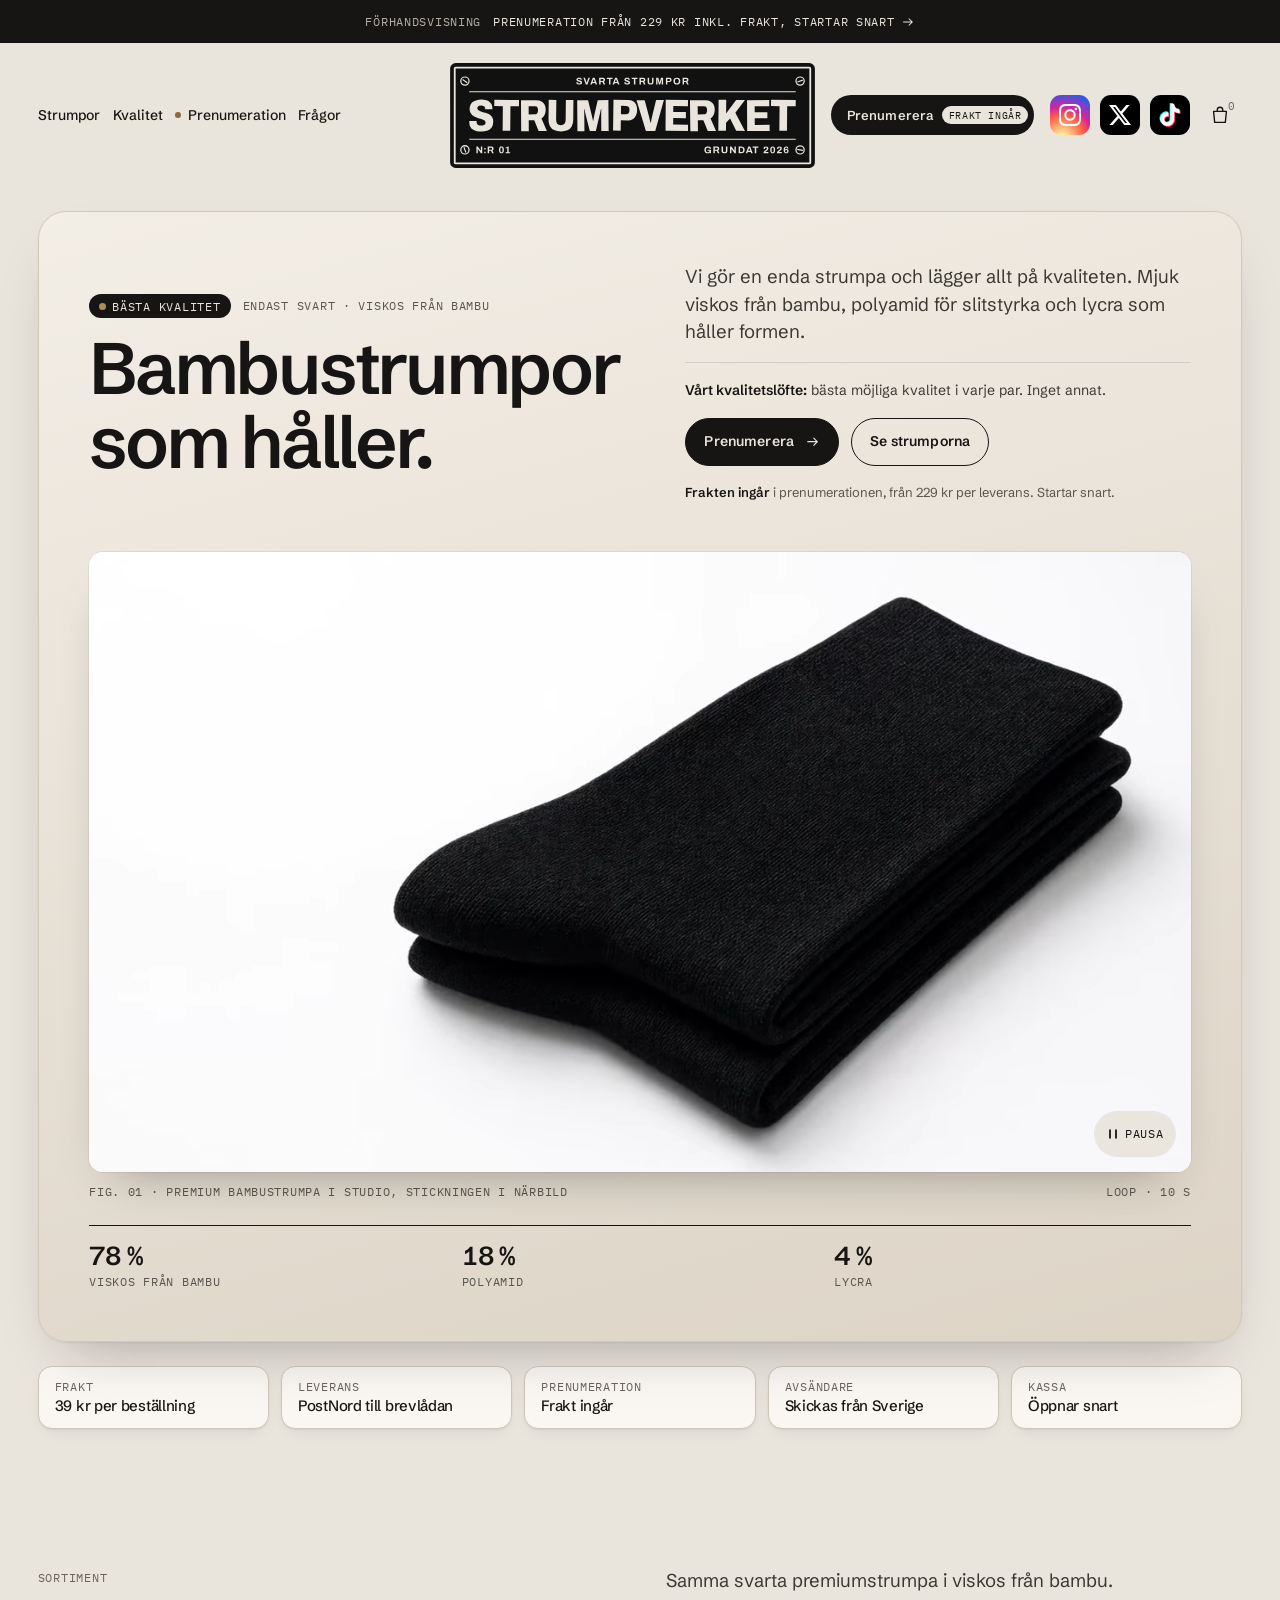
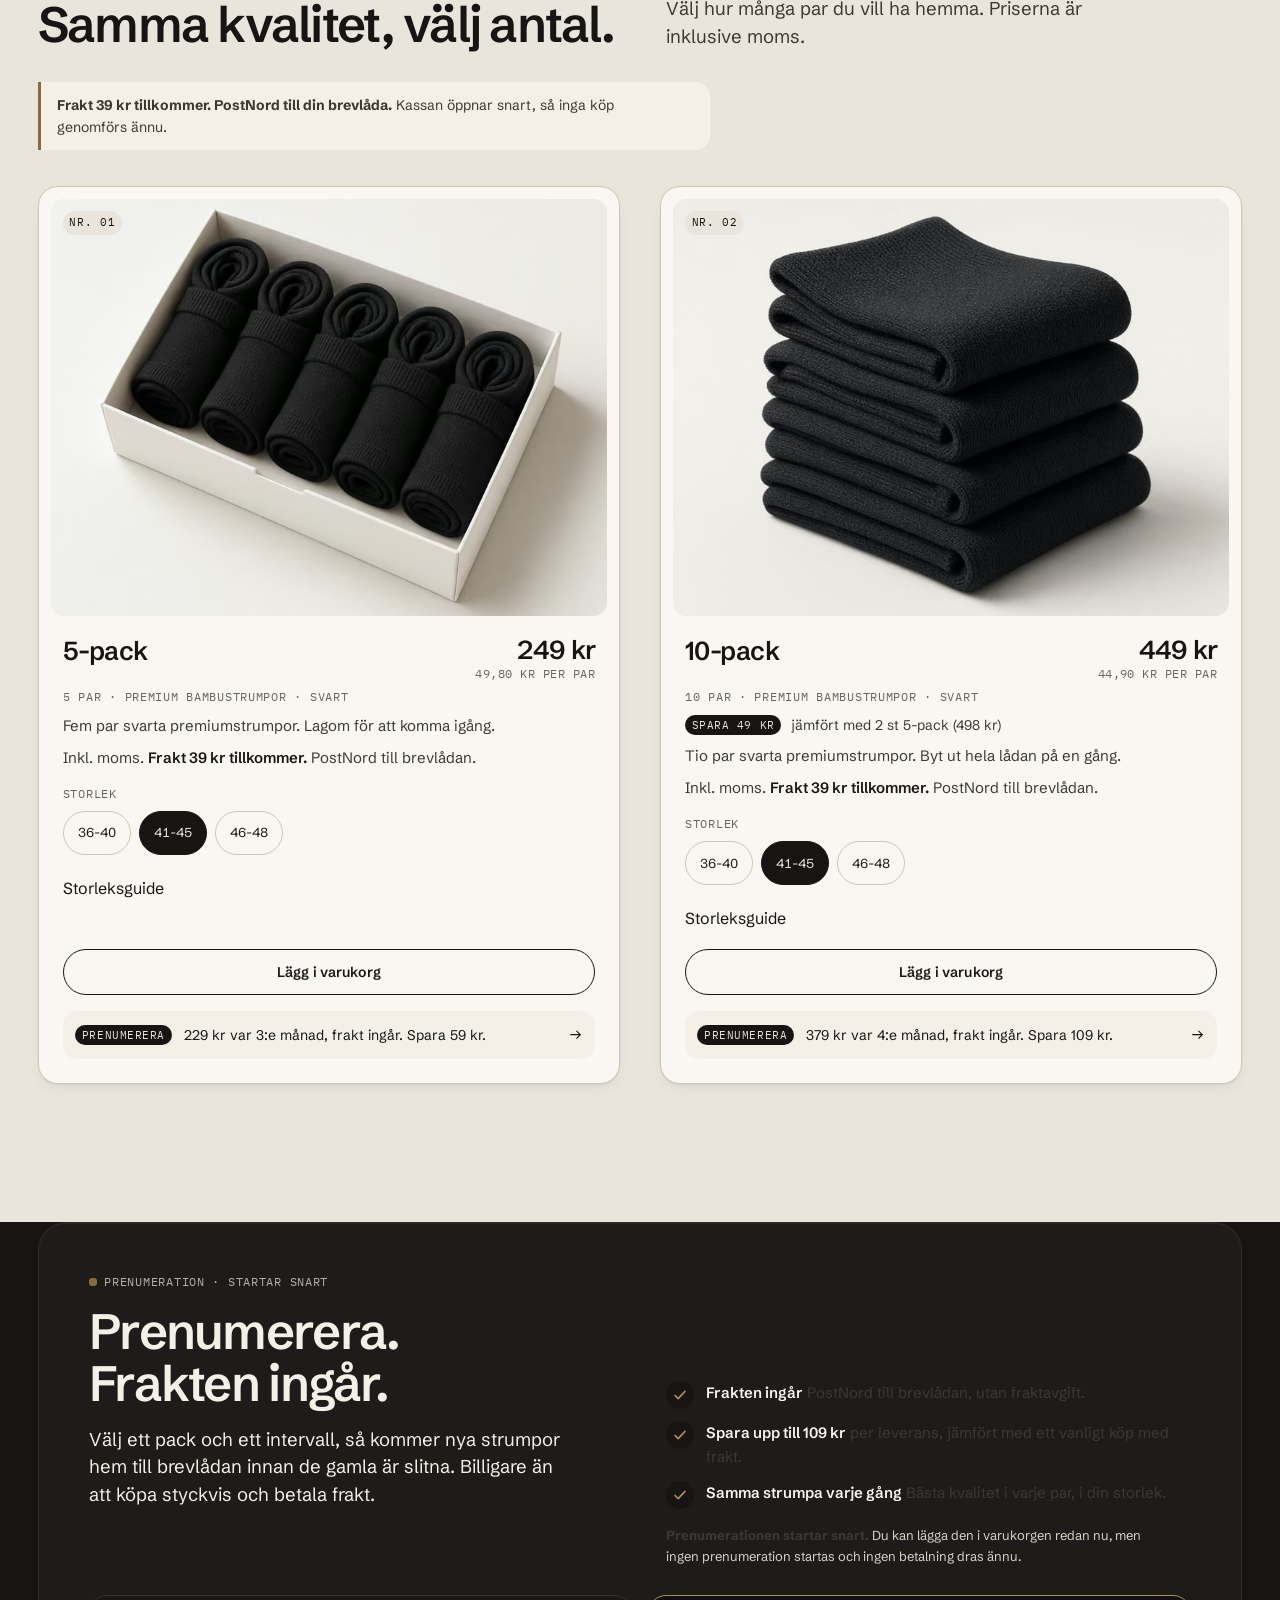
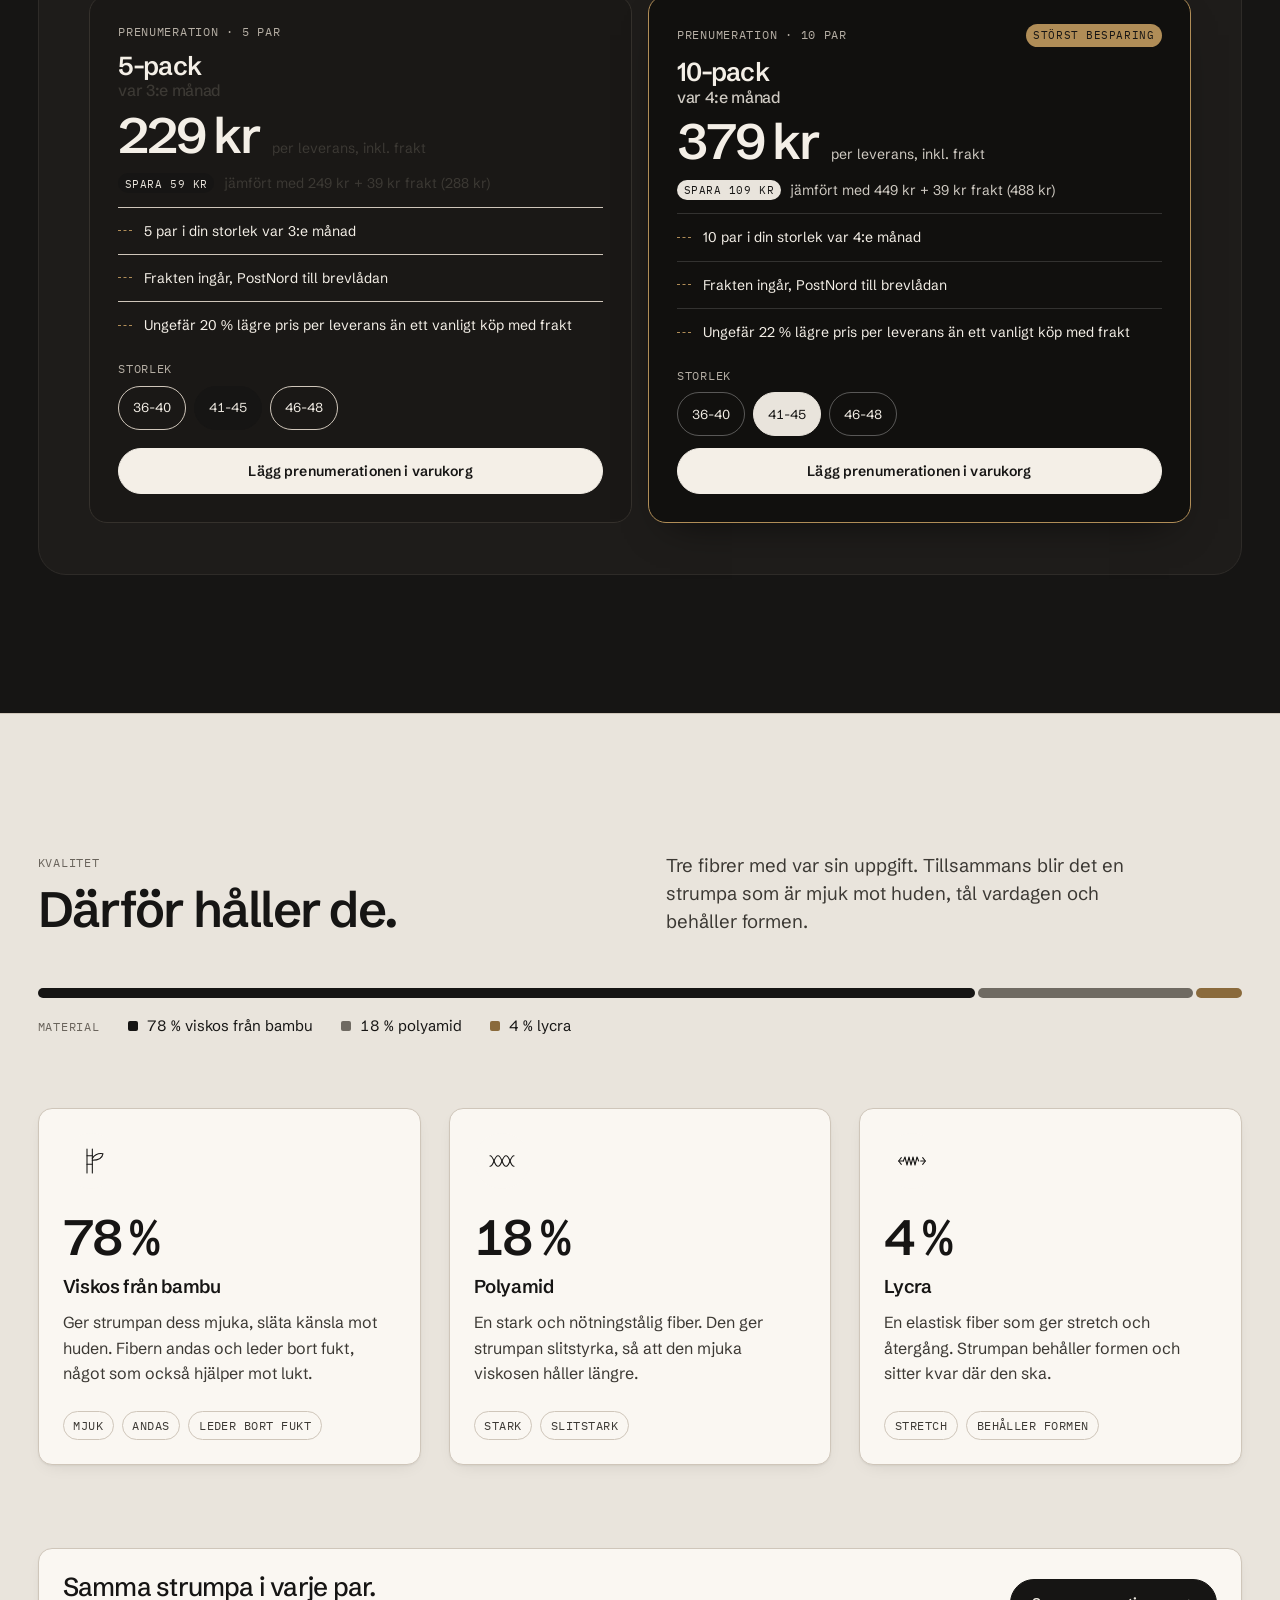
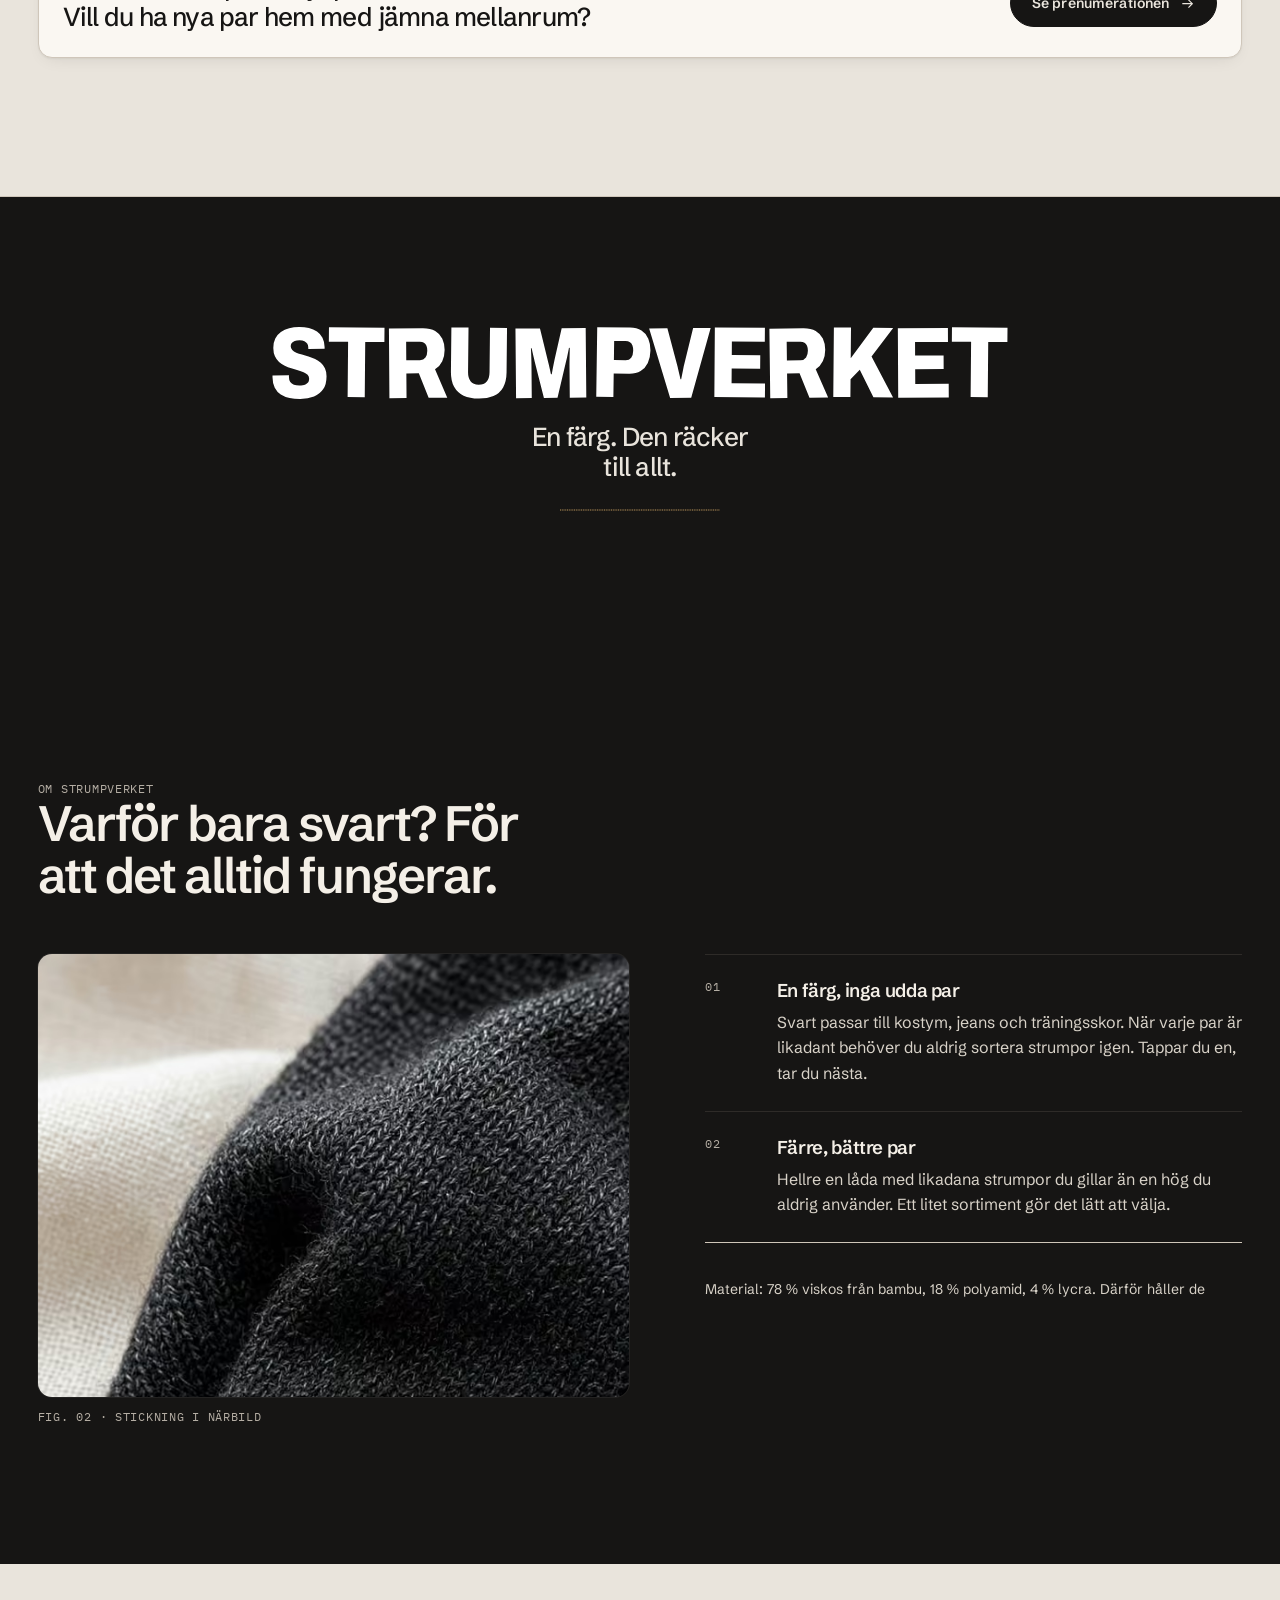
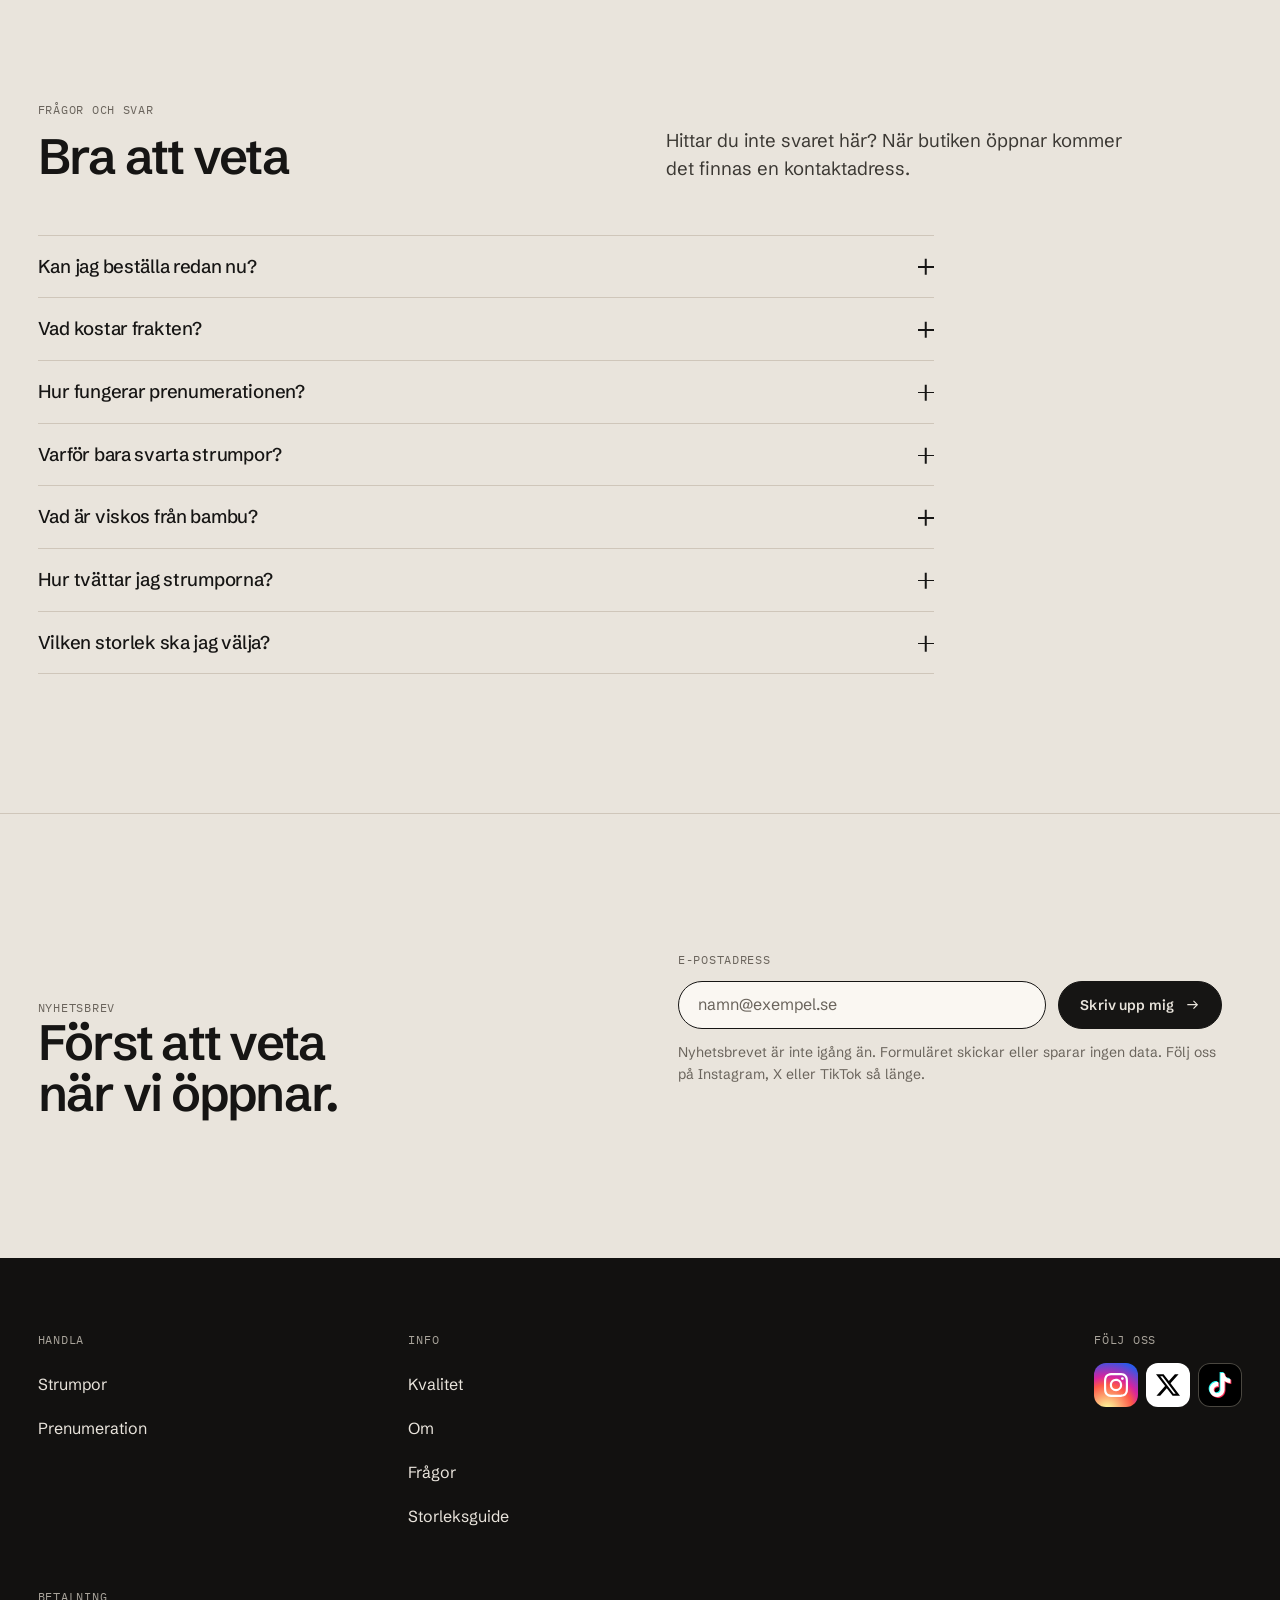
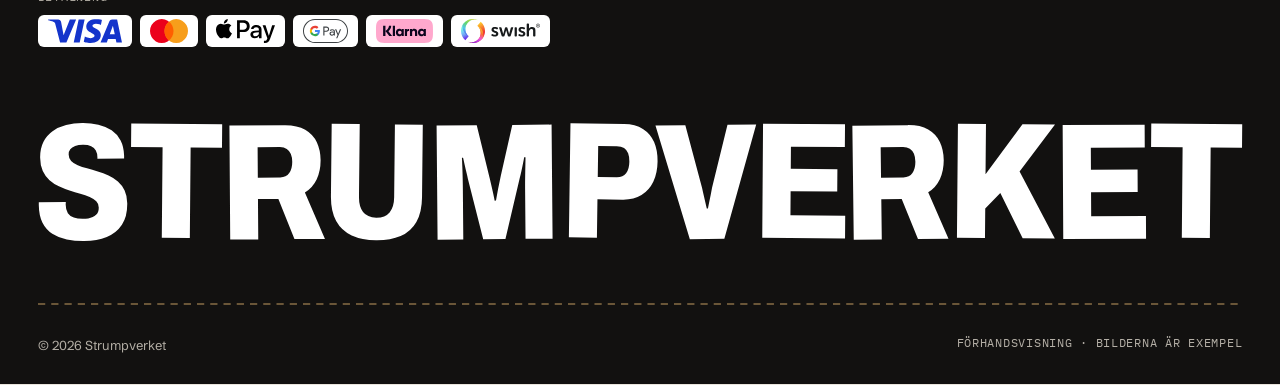
==== index.html @ 46642b48 "Design preview: sten (Varm sten)\n\nVarm sten: varm sandbakgrund med kolgrå sektioner och mässingsde" ====
<!doctype html>
<html lang="sv">
<head>
<meta charset="utf-8">
<meta name="viewport" content="width=device-width, initial-scale=1">
<title>Strumpverket · Svarta premium bambustrumpor i 5-pack och 10-pack</title>
<meta name="description" content="Svarta premium bambustrumpor i 5-pack för 249 kr och 10-pack för 449 kr. Frakt 39 kr med PostNord till brevlådan. Prenumeration från 229 kr inkl. frakt startar snart.">
<meta name="robots" content="noindex, nofollow">
<link rel="canonical" href="https://strumpverket.se/">
<!-- STRUMPVERKET favicons (brand/final/favicon/head-snippet.html), relative paths so they resolve at the site root (strumpverket.se) -->
<link rel="icon" href="favicon.ico" sizes="48x48">
<link rel="icon" href="favicon.svg" type="image/svg+xml">
<link rel="icon" href="favicon-32.png" type="image/png" sizes="32x32">
<link rel="icon" href="favicon-16.png" type="image/png" sizes="16x16">
<link rel="apple-touch-icon" href="apple-touch-icon.png" sizes="180x180">
<link rel="manifest" href="site.webmanifest">
<meta name="theme-color" content="#e9e4dc">
<meta property="og:type" content="website">
<meta property="og:locale" content="sv_SE">
<meta property="og:site_name" content="Strumpverket">
<meta property="og:title" content="Strumpverket · Svarta bambustrumpor i 5-pack och 10-pack">
<meta property="og:description" content="Svarta premium bambustrumpor i 5-pack för 249 kr och 10-pack för 449 kr. Frakt 39 kr med PostNord till brevlådan. Prenumeration från 229 kr inkl. frakt startar snart.">
<meta property="og:url" content="https://strumpverket.se/">
<meta property="og:image" content="https://strumpverket.se/assets/og.jpg?v=3">
<meta property="og:image:width" content="1200">
<meta property="og:image:height" content="630">
<meta property="og:image:alt" content="Strumpverkets logotyp, en svart skylt med texten STRUMPVERKET, bredvid rubriken Svarta strumpor. Inget annat.">
<meta name="twitter:card" content="summary_large_image">
<meta name="twitter:title" content="Strumpverket · Svarta bambustrumpor i 5-pack och 10-pack">
<meta name="twitter:description" content="Svarta premium bambustrumpor i 5-pack för 249 kr och 10-pack för 449 kr. Frakt 39 kr med PostNord till brevlådan. Prenumeration från 229 kr inkl. frakt startar snart.">
<meta name="twitter:image" content="https://strumpverket.se/assets/og.jpg?v=3">
<meta name="twitter:image:alt" content="Strumpverkets logotyp, en svart skylt med texten STRUMPVERKET, bredvid rubriken Svarta strumpor. Inget annat.">
<link rel="preload" href="assets/fonts/schibsted-grotesk-var.woff2" as="font" type="font/woff2" crossorigin>
<link rel="preload" as="image" type="image/avif" imagesrcset="assets/img/hero-640.avif 640w, assets/img/hero-1280.avif 1280w" imagesizes="(min-width: 86rem) 80rem, 90vw" fetchpriority="high">
<style> @font-face{font-family: "Schibsted Grotesk";src: url("assets/fonts/schibsted-grotesk-var.woff2") format("woff2");font-weight: 400 800;font-style: normal;font-display: swap}@font-face{font-family: "Plex Mono";src: url("assets/fonts/ibm-plex-mono-400.woff2") format("woff2");font-weight: 400;font-style: normal;font-display: swap}@font-face{font-family: "Grotesk Fallback";src: local("Arial"),local("Helvetica"),local("Liberation Sans");size-adjust: 101%;ascent-override: 96%;descent-override: 26%}:root{--paper: #fbfbfa;--paper-2: #f2f1ee;--paper-3: #e9e6e0;--white: #ffffff;--ink: #111111;--ink-2: #3f3c37;--muted: #625e57;--line: #d8d3cb;--bronze: #8c5e36;--bronze-dark: #b8845a;--thread: var(--bronze);--font-sans: "Schibsted Grotesk","Grotesk Fallback",system-ui,sans-serif;--font-mono: "Plex Mono",ui-monospace,"SFMono-Regular",Menlo,monospace;--step--1: 0.75rem;--step-0: 1rem;--step-1: clamp(1.0625rem,1rem + 0.2vw,1.1875rem);--step-2: clamp(1.375rem,1.15rem + 0.6vw,1.625rem);--step-3: clamp(2rem,1.3rem + 2.25vw,3.25rem);--step-4: clamp(2.5rem,1.1rem + 4.3vw,5.25rem);--s-1: 0.25rem;--s-2: 0.5rem;--s-3: 0.75rem;--s-4: 1rem;--s-5: 1.5rem;--s-6: 2rem;--s-7: 3rem;--s-8: 4rem;--s-9: 6rem;--section: clamp(4rem,2rem + 8.3vw,8.75rem);--gutter: clamp(1.25rem,0.6rem + 2.2vw,2.5rem);--max: 86rem;--radius: 14px;--radius-lg: clamp(18px,1rem + 1vw,28px);--shadow-1: 0 1px 2px rgb(17 17 17 / 0.04),0 4px 14px -6px rgb(17 17 17 / 0.08);--shadow-2: 0 2px 4px rgb(17 17 17 / 0.04),0 18px 40px -18px rgb(17 17 17 / 0.22);--ease-out: cubic-bezier(0.22,1,0.36,1);--ease-in-out: cubic-bezier(0.65,0,0.35,1);--header-h: 4rem;--masthead-h: 9rem;color-scheme: light}@media (min-width: 64rem){:root{--s-6: 1.75rem;--s-7: 2.5rem;--s-8: 3.25rem;--s-9: 4.75rem}}*,*::before,*::after{box-sizing: border-box}html{-webkit-text-size-adjust: 100%;text-size-adjust: 100%;scroll-padding-top: calc(var(--header-h) + 1rem)}@media (prefers-reduced-motion: no-preference){html{scroll-behavior: smooth}}body{margin: 0;background: var(--paper);color: var(--ink);font-family: var(--font-sans);font-size: var(--step-0);line-height: 1.6;font-weight: 400;-webkit-font-smoothing: antialiased;font-kerning: normal}img,video,svg{display: block;max-width: 100%}[hidden]{display: none !important}img,video{height: auto}button,input{font: inherit;color: inherit}a{color: inherit}h1,h2,h3{margin: 0;font-weight: 600;line-height: 1.04;letter-spacing: -0.035em;text-wrap: balance}p{margin: 0;text-wrap: pretty}ul,ol{margin: 0;padding: 0;list-style: none}:focus-visible{outline: 2px solid var(--ink);outline-offset: 3px;border-radius: 2px}.skip-link{position: absolute;left: var(--gutter);top: -100px;z-index: 100;background: var(--ink);color: var(--paper);padding: var(--s-3) var(--s-4);text-decoration: none}.skip-link:focus{top: var(--s-3)}.visually-hidden{position: absolute !important;width: 1px;height: 1px;overflow: hidden;clip-path: inset(50%);white-space: nowrap}.wrap{width: 100%;max-width: var(--max);margin-inline: auto;padding-inline: var(--gutter)}.label{font-family: var(--font-mono);font-size: var(--step--1);letter-spacing: 0.06em;text-transform: uppercase;color: var(--muted);line-height: 1.4}.site-header{position: sticky;top: 0;z-index: 20;background: color-mix(in srgb,var(--paper) 88%,transparent);backdrop-filter: saturate(1.2) blur(10px);-webkit-backdrop-filter: saturate(1.2) blur(10px);border-bottom: 1px solid transparent;transition: border-color 0.3s}.site-header.is-scrolled{border-bottom-color: var(--line)}.site-header>.wrap{height: var(--header-h);display: grid;grid-template-columns: 1fr auto 1fr;align-items: center;gap: var(--s-4)}.nav{display: none}.nav ul{display: flex;flex-wrap: wrap;gap: clamp(0.65rem,-0.8rem + 2vw,var(--s-6))}.nav a{text-decoration: none;font-size: 0.9375rem;white-space: nowrap}@media (min-width: 52rem) and (max-width: 71.99rem){.nav a{font-size: 0.875rem}.nav ul{gap: 0.7rem}}@media (min-width: 52rem) and (max-width: 59.99rem){.nav ul{gap: 0.5rem}.nav a{font-size: 0.8125rem}}.header-left{display: flex;align-items: center}.header-right{display: flex;justify-content: flex-end;align-items: center;gap: var(--s-2)}@media (min-width: 52rem){.nav{display: block}.icon-btn.menu-toggle{display: none}}.u-link{position: relative;text-decoration: none;padding-bottom: 2px}.u-link::after{content: "";position: absolute;left: 0;right: 0;bottom: 0;height: 1px;background: currentColor;transform: scaleX(0);transform-origin: right center;transition: transform 0.45s var(--ease-out)}.u-link:hover::after,.u-link:focus-visible::after{transform: scaleX(1);transform-origin: left center}.u-link.hit{display: inline-flex;align-items: center;min-height: 44px;padding-bottom: 0}.u-link.hit::after{bottom: auto;top: calc(50% + 0.62em)}.u-link.hit-slop::before{content: "";position: absolute;left: -0.2em;right: -0.2em;top: 50%;height: 44px;transform: translateY(-50%)}.wordmark{display: block;position: relative;text-decoration: none;color: var(--ink);padding: 8px;margin: -8px}.wordmark img{display: block;max-width: none;height: auto}.wordmark .wordmark__plate{display: none;width: clamp(330px,250px + 9vw,380px)}.wordmark__plain{width: 196px}@media (min-width: 40rem){.wordmark__plain{width: 224px}}@media (min-width: 64rem){.site-header{top: calc(var(--header-h) - var(--masthead-h))}.site-header>.wrap{position: relative;height: var(--masthead-h)}.wordmark{position: static}.wordmark .wordmark__plate{display: block;transition: opacity 0.35s var(--ease-out)}.wordmark__plain{position: absolute;inset-inline: 0;bottom: calc((var(--header-h) - 22px) / 2);margin-inline: auto;opacity: 0;visibility: hidden;translate: 0 6px;transition: opacity 0.35s var(--ease-out),translate 0.5s var(--ease-out),visibility 0s linear 0.35s}.header-left,.header-right{transition: translate 0.5s var(--ease-out)}.site-header.is-scrolled .wordmark__plate{opacity: 0}.site-header.is-scrolled .wordmark__plain{opacity: 1;visibility: visible;translate: 0 0;transition-delay: 0s}.site-header.is-scrolled :is(.header-left,.header-right){translate: 0 calc((var(--masthead-h) - var(--header-h)) / 2)}}@media (prefers-reduced-motion: no-preference){.js .wordmark :is(.wordmark__plate,.wordmark__plain){animation: plate-in 1.1s var(--ease-out) 0.15s backwards}.wordmark .wordmark__plate{transition: opacity 0.35s var(--ease-out),translate 0.45s var(--ease-out)}.wordmark:is(:hover,:focus-visible) .wordmark__plate,.site-header.is-scrolled .wordmark:is(:hover,:focus-visible) .wordmark__plain{translate: 0 -2px}}@media (prefers-reduced-motion: reduce){.wordmark img,.header-left,.header-right{translate: none !important}}@keyframes letter-up{to{transform: translateY(0)}}@keyframes draw{to{stroke-dashoffset: 0}}@keyframes plate-in{from{clip-path: inset(0 100% 0 0)}to{clip-path: inset(0 0 0 0)}}.icon-btn{position: relative;display: inline-grid;place-items: center;width: 44px;height: 44px;border: 0;background: transparent;border-radius: 50%;cursor: pointer;transition: background-color 0.25s}.icon-btn:hover{background: var(--paper-2)}.icon-btn svg{width: 22px;height: 22px}.cart-count{position: absolute;top: 4px;right: 2px;min-width: 18px;height: 18px;padding: 0 5px;border-radius: 9px;background: var(--ink);color: var(--paper);font-family: var(--font-mono);font-size: 0.6875rem;line-height: 18px;text-align: center}.cart-count[data-count="0"]{background: transparent;color: var(--muted)}.cart-count.is-bumping{animation: bump 0.5s var(--ease-out)}@keyframes bump{0%{scale: 1}35%{scale: 1.45}100%{scale: 1}}@media (prefers-reduced-motion: reduce){.cart-count.is-bumping{animation: none}}.mobile-nav{display: none;border-top: 1px solid var(--line)}.mobile-nav.is-open{display: block}.mobile-nav ul{display: grid;padding-block: var(--s-3) var(--s-5)}.mobile-nav a{display: block;padding: var(--s-3) 0;font-size: var(--step-2);font-weight: 600;letter-spacing: -0.03em;text-decoration: none}@media (min-width: 52rem){.mobile-nav,.mobile-nav.is-open{display: none}}.btn{--btn-bg: var(--ink);--btn-fg: var(--paper);--btn-fill: var(--paper);--btn-fill-fg: var(--ink);position: relative;isolation: isolate;overflow: hidden;display: inline-flex;align-items: center;justify-content: center;gap: 0.75em;min-height: 52px;padding: 0 1.6em;border: 1px solid var(--ink);border-radius: 999px;background: var(--btn-bg);color: var(--btn-fg);font-size: 0.9375rem;font-weight: 500;letter-spacing: 0.01em;text-decoration: none;cursor: pointer;transition: color 0.45s var(--ease-out),translate 0.4s var(--ease-out),scale 0.25s var(--ease-out),box-shadow 0.45s var(--ease-out)}.btn:hover{box-shadow: 0 10px 24px -14px rgb(17 17 17 / 0.45)}.btn:active{scale: 0.97;transition-duration: 0.45s,0.4s,0.1s,0.45s}.btn::before{content: "";position: absolute;inset: 0;z-index: -1;background: var(--btn-fill);transform: scaleX(0);transform-origin: right center;transition: transform 0.55s var(--ease-out)}.btn:hover,.btn:focus-visible{color: var(--btn-fill-fg)}.btn:hover::before,.btn:focus-visible::before{transform: scaleX(1);transform-origin: left center}.btn__arrow{width: 1.1em;height: 1.1em;transition: transform 0.45s var(--ease-out)}.btn:hover .btn__arrow,.btn:focus-visible .btn__arrow{transform: translateX(4px)}.btn--ghost{--btn-bg: transparent;--btn-fg: var(--ink);--btn-fill: var(--ink);--btn-fill-fg: var(--paper)}.btn--block{width: 100%}@media (prefers-reduced-motion: reduce){.btn,.btn::before,.btn__arrow{transition-duration: 0.01s}.btn:active{scale: 1}}.add-btn{--btn-bg: transparent;--btn-fg: var(--ink);--btn-fill: var(--ink);--btn-fill-fg: var(--paper);width: 100%;min-height: 48px}.add-btn::before{transform: scaleY(0);transform-origin: bottom}.add-btn:hover::before,.add-btn:focus-visible::before{transform: scaleY(1);transform-origin: bottom}.add-btn__label,.add-btn__done{display: inline-flex;align-items: center;gap: 0.6em;transition: translate 0.45s var(--ease-out),opacity 0.3s}.add-btn__done{position: absolute;inset: 0;justify-content: center;translate: 0 110%;opacity: 0}.add-btn.is-added{color: var(--paper)}.add-btn.is-added::before{transform: scaleY(1)}.add-btn.is-added .add-btn__label{translate: 0 -110%;opacity: 0}.add-btn.is-added .add-btn__done{translate: 0 0;opacity: 1}.add-btn__done path{stroke-dasharray: 24;stroke-dashoffset: 24}.add-btn.is-added .add-btn__done path{animation: draw 0.5s var(--ease-out) 0.15s forwards}@media (prefers-reduced-motion: reduce){.add-btn__label,.add-btn__done{transition: none}.add-btn.is-added .add-btn__done path{animation: none;stroke-dashoffset: 0}}.hero{padding-top: clamp(2.5rem,1rem + 6vw,6rem)}.hero__top{display: grid;gap: var(--s-6);align-items: end}.hero h1{font-size: var(--step-4);font-weight: 600;letter-spacing: -0.05em;line-height: 0.95}.hero h1 .line{display: block;overflow: hidden;padding-bottom: 0.06em}.hero h1 .line>span{display: inline-block}.hero__head{display: grid;gap: var(--s-5)}.hero__aside{display: grid;gap: var(--s-5);max-width: 31rem}.hero__lede{font-size: var(--step-1);color: var(--ink-2);line-height: 1.5}.hero__promise{padding-top: var(--s-4);border-top: 1px solid var(--line);color: var(--ink-2);font-size: 0.9375rem}.hero__promise strong{color: var(--ink);font-weight: 600}.hero__spec{display: grid;grid-template-columns: repeat(3,minmax(0,1fr));gap: var(--s-4);margin: clamp(2.5rem,1.5rem + 3vw,4rem) 0 0;padding-top: var(--s-4);border-top: 1px solid var(--ink)}.hero__spec div{display: flex;flex-direction: column-reverse;justify-content: flex-end;gap: var(--s-1)}.hero__spec dt{font-family: var(--font-mono);font-size: 0.75rem;letter-spacing: 0.06em;text-transform: uppercase;color: var(--muted);line-height: 1.4}.hero__spec dd{margin: 0;font-size: var(--step-2);font-weight: 600;letter-spacing: -0.03em;line-height: 1.1;font-variant-numeric: tabular-nums}.hero__cta{display: flex;flex-wrap: wrap;align-items: center;gap: var(--s-5)}.hero__media{margin: clamp(1.5rem,1rem + 2vw,2.5rem) 0 0}.hero__frame{position: relative;overflow: hidden;background: var(--paper-3);aspect-ratio: 4 / 5;border-radius: 2px}.hero__frame video,.hero__frame picture,.hero__frame img{position: absolute;inset: 0;width: 100%;height: 100%;object-fit: cover;object-position: 62% 50%}.hero__frame video{opacity: 0;transition: opacity 0.8s}.hero__frame video.is-playing{opacity: 1}.media-toggle{position: absolute;right: var(--s-4);bottom: var(--s-4);z-index: 2;display: inline-flex;align-items: center;gap: 0.5em;min-height: 44px;padding: 0 0.95em;border: 0;border-radius: 999px;cursor: pointer;background: color-mix(in srgb,var(--paper) 86%,transparent);color: var(--ink);font-family: var(--font-mono);font-size: 0.75rem;letter-spacing: 0.06em;text-transform: uppercase;backdrop-filter: blur(6px);-webkit-backdrop-filter: blur(6px)}.media-toggle svg{width: 12px;height: 12px}.media-toggle[hidden]{display: none}.hero__caption{display: flex;flex-wrap: wrap;justify-content: space-between;gap: var(--s-4);padding-top: var(--s-3)}@media (min-width: 40rem){.hero__frame{aspect-ratio: 16 / 9}}@media (min-width: 60rem){.hero__top{grid-template-columns: 1.45fr 1fr;gap: var(--s-8)}.hero__aside{padding-bottom: 0.6rem}}@media (prefers-reduced-motion: no-preference){.js .hero h1 .line>span{transform: translateY(105%);animation: letter-up 1.1s var(--ease-out) forwards}.js .hero h1 .line:nth-child(2)>span{animation-delay: 0.12s}.js .hero__eyebrow{opacity: 0;animation: fade-up 0.9s var(--ease-out) 0.1s forwards}.js .hero__spec{opacity: 0;animation: fade-up 1s var(--ease-out) 0.5s forwards}.js .hero__aside{opacity: 0;animation: fade-up 1s var(--ease-out) 0.35s forwards}}@keyframes fade-up{from{opacity: 0;transform: translateY(16px)}to{opacity: 1;transform: none}}.section{padding-block: var(--section)}.section-head{display: grid;gap: var(--s-5);margin-bottom: clamp(3rem,1.75rem + 3.5vw,5.5rem)}.section-head .label{margin-bottom: var(--s-3)}.section-head h2{font-size: var(--step-3)}.section-head>p{color: var(--ink-2);max-width: 34rem;font-size: var(--step-1);line-height: 1.5}@media (min-width: 60rem){.section-head{grid-template-columns: 1fr 1fr;align-items: end;gap: var(--s-8)}}.stitch-divider{width: 100%;height: 6px;color: var(--thread)}.stitch-divider line{stroke: currentColor;stroke-width: 1.5;stroke-dasharray: 6 5}@media (prefers-reduced-motion: no-preference){.js .stitch-divider line{clip-path: inset(0 100% 0 0);transition: clip-path 1.6s var(--ease-in-out)}.js .stitch-divider.is-in line{clip-path: inset(0 0 0 0)}}.products{display: grid;gap: var(--s-6) var(--s-3);grid-template-columns: repeat(2,minmax(0,1fr));align-items: stretch}@media (min-width: 60rem){.products{gap: var(--s-7) var(--s-5)}}@media (min-width: 72rem){.products{grid-template-columns: repeat(4,minmax(0,1fr))}}.product-card{display: flex;flex-direction: column;gap: var(--s-3);min-width: 0;height: 100%}.product{display: flex;flex-direction: column;flex: 1;min-width: 0}.product__media-link{display: block;color: inherit;text-decoration: none}.product__media-link:focus-visible{outline-offset: 2px}.product__media{position: relative;overflow: hidden;background: #eeebe6;aspect-ratio: 3 / 4}.product__media img{width: 100%;height: 100%;object-fit: cover;transition: scale 1.2s var(--ease-out)}.product-card:hover .product__media img,.product-card:focus-within .product__media img{scale: 1.035}@media (prefers-reduced-motion: reduce){.product-card:hover .product__media img,.product-card:focus-within .product__media img{scale: 1}}@media (max-width: 39.99rem){.product__media{aspect-ratio: 1 / 1}.product__row{flex-direction: column;align-items: flex-start;gap: 0.15rem}.product__name{font-size: 1.125rem}.product__price{align-items: flex-start;text-align: left;font-size: 1rem}.product__desc{font-size: 0.875rem;line-height: 1.45}.product__meta{flex-wrap: wrap}.product-card .add-btn{font-size: 0.8125rem;padding-inline: 0.4em}.product-card .sizes__opts{gap: 0.35rem}.product-card .chip{flex: 1 1 2.5rem}.product-card .chip span{width: 100%;min-width: 0;padding-inline: 0.2em;font-size: 0.75rem}}.product__tag{position: absolute;left: var(--s-3);top: var(--s-3);font-family: var(--font-mono);font-size: 0.6875rem;letter-spacing: 0.06em;text-transform: uppercase;background: var(--paper);color: var(--ink);padding: 0.3em 0.6em}.product__placard{display: flex;flex-direction: column;gap: var(--s-2);flex: 1;padding-top: var(--s-1);border-top: 1px solid var(--ink)}.product__placard .add-btn{margin-top: auto}.product__row{display: flex;justify-content: space-between;align-items: flex-start;gap: var(--s-3);padding-top: var(--s-3)}.product__name{flex: 1;min-width: 0;font-size: var(--step-1);font-weight: 600;letter-spacing: -0.02em;line-height: 1.2}.product__price{flex: none;display: flex;flex-direction: column;align-items: flex-end;gap: 0.1rem;font-size: var(--step-1);font-weight: 500;font-variant-numeric: tabular-nums;line-height: 1.15;text-align: right}.price-was{color: var(--muted);font-weight: 400;font-size: 0.8125rem;text-decoration: line-through;letter-spacing: 0}.price-now{font-weight: 500}.save-line{display: flex;flex-wrap: wrap}.save-badge{display: inline-block;padding: 0.28em 0.6em 0.22em;border-radius: 999px;background: var(--ink);color: var(--paper);font-family: var(--font-mono);font-size: 0.6875rem;font-weight: 400;letter-spacing: 0.05em;text-transform: uppercase;line-height: 1.3;white-space: nowrap}.size-extra{display: flex}.callout{padding: var(--s-3) var(--s-4);background: var(--paper-2);border-left: 3px solid var(--bronze);color: var(--ink-2);font-size: 0.9375rem}.section-head + .callout{margin-top: calc(-1 * clamp(1.25rem,0.8rem + 1.5vw,2.5rem));margin-bottom: clamp(1.75rem,1rem + 2vw,2.75rem);max-width: 42rem}.product__desc{color: var(--ink-2);font-size: 0.9375rem}.product__meta{display: flex;justify-content: space-between;gap: var(--s-3)}.sizes{border: 0;padding: 0;margin: var(--s-2) 0 var(--s-1);min-width: 0}.sizes legend{padding: 0;margin-bottom: var(--s-2)}.sizes__opts{display: flex;flex-wrap: wrap;gap: var(--s-2)}.chip{position: relative}.chip input{position: absolute;opacity: 0;inset: 0;margin: 0;cursor: pointer}.chip span{display: inline-grid;place-items: center;min-width: 4.25rem;min-height: 44px;padding: 0 0.8em;border: 1px solid var(--line);border-radius: 999px;font-size: 0.875rem;font-variant-numeric: tabular-nums;transition: border-color 0.2s,background-color 0.2s,color 0.2s}.chip input:hover + span{border-color: var(--ink)}.chip input:checked + span{background: var(--ink);border-color: var(--ink);color: var(--paper)}.chip input:focus-visible + span{outline: 2px solid var(--ink);outline-offset: 2px}.why{display: grid;gap: var(--s-8)}.why__statement{font-size: var(--step-3);font-weight: 600;letter-spacing: -0.04em;line-height: 1.05;max-width: 22ch;text-wrap: balance}.why__grid{display: grid;gap: var(--s-7)}.why__media figure{margin: 0}.why__media .frame{overflow: hidden;background: var(--paper-3);aspect-ratio: 4 / 3}.why__media img{width: 100%;height: 100%;object-fit: cover}.why__media figcaption{padding-top: var(--s-3)}.points{display: grid;gap: 0;counter-reset: pt}.points li{display: grid;grid-template-columns: 3.5rem 1fr;gap: var(--s-4);padding: var(--s-5) 0;border-top: 1px solid var(--line)}.points li:last-child{border-bottom: 1px solid var(--line)}.points h3{font-size: var(--step-1);letter-spacing: -0.02em;margin-bottom: var(--s-2);line-height: 1.25}.points p{color: var(--ink-2)}.why__note{margin-top: var(--s-5);color: var(--muted);font-size: 0.875rem}@media (min-width: 60rem){.why__grid{grid-template-columns: 1.1fr 1fr;gap: var(--s-9);align-items: start}.why__media{position: sticky;top: calc(var(--header-h) + 2rem)}}.box{background: var(--paper-2)}.box__grid{display: grid;gap: var(--s-7);align-items: center}.box__media{overflow: hidden;background: #eeebe6;aspect-ratio: 3 / 4;max-width: 34rem}.box__media img{width: 100%;height: 100%;object-fit: cover}.box__body{display: grid;gap: var(--s-5);max-width: 34rem}.box__body h2{font-size: var(--step-3)}.box__body>p{color: var(--ink-2);font-size: var(--step-1);line-height: 1.5}.box__list li{display: flex;gap: var(--s-3);padding: var(--s-3) 0;border-top: 1px solid var(--line)}.box__list li::before{content: "";flex: none;width: 14px;margin-top: 0.75em;border-top: 1.5px dashed var(--thread)}.box__price{display: flex;align-items: center;gap: var(--s-3);flex-wrap: wrap}.box__price strong{font-size: var(--step-2);font-weight: 600;letter-spacing: -0.03em}@media (min-width: 60rem){.box__grid{grid-template-columns: 1fr 1fr;gap: var(--s-9)}}.products--duo{grid-template-columns: minmax(0,1fr);gap: var(--s-7)}@media (min-width: 40rem){.products--duo{grid-template-columns: repeat(2,minmax(0,1fr));gap: var(--s-7) var(--s-5)}}@media (min-width: 72rem){.products--duo{grid-template-columns: repeat(2,minmax(0,1fr));gap: var(--s-7) var(--s-7)}}.products--duo .product__media{aspect-ratio: 4 / 3}.products--duo .product__media img{object-position: 50% 55%}.products--duo .product__name{font-size: var(--step-2)}.products--duo .product__price .price-now{font-size: var(--step-2);font-weight: 600;letter-spacing: -0.03em}@media (max-width: 39.99rem){.products--duo .product__media{aspect-ratio: 4 / 3}.products--duo .product__row{flex-direction: row;align-items: flex-start}.products--duo .product__price{align-items: flex-end;text-align: right}.products--duo .product-card .add-btn{font-size: 0.9375rem}.products--duo .product-card .chip{flex: 1 1 4rem}.products--duo .product-card .chip span{font-size: 0.875rem}}.price-unit{font-family: var(--font-mono);font-size: 0.75rem;font-weight: 400;letter-spacing: 0.04em;color: var(--muted);text-transform: uppercase}.save-line{align-items: center;gap: 0.35rem 0.6rem}.save-note{font-size: 0.875rem;color: var(--ink-2)}.ship-line{font-size: 0.9375rem;color: var(--ink-2)}.ship-line strong{color: var(--ink);font-weight: 600}.subs{display: grid;gap: var(--s-5)}@media (min-width: 48rem){.subs{grid-template-columns: repeat(2,minmax(0,1fr))}}.sub-card{display: flex}.sub{display: flex;flex-direction: column;gap: var(--s-4);flex: 1;padding: clamp(1.25rem,0.8rem + 2vw,2.25rem);background: var(--paper);border: 1px solid var(--line);border-top: 2px solid var(--ink)}.sub__name{font-size: var(--step-3)}.sub__name span{display: block;margin-top: 0.15em;font-size: var(--step-1);font-weight: 500;letter-spacing: -0.02em;color: var(--ink-2)}.sub__price{display: flex;flex-wrap: wrap;align-items: baseline;gap: var(--s-3)}.sub__price strong{font-size: var(--step-2);font-weight: 600;letter-spacing: -0.03em;font-variant-numeric: tabular-nums}.sub .add-btn{margin-top: auto}.sub .sizes{margin: 0}.faq{max-width: 56rem}.faq details{border-top: 1px solid var(--line)}.faq details:last-child{border-bottom: 1px solid var(--line)}.faq summary{display: flex;justify-content: space-between;align-items: center;gap: var(--s-4);padding: var(--s-5) 0;cursor: pointer;list-style: none;font-size: var(--step-1);font-weight: 500;letter-spacing: -0.015em}.faq summary::-webkit-details-marker{display: none}.faq summary .plus{position: relative;flex: none;width: 16px;height: 16px}.faq summary .plus::before,.faq summary .plus::after{content: "";position: absolute;left: 0;top: 50%;width: 100%;height: 1.5px;background: currentColor;transition: transform 0.4s var(--ease-out)}.faq summary .plus::after{transform: rotate(90deg)}.faq details[open] summary .plus::after{transform: rotate(0deg)}.faq .answer{padding: 0 0 var(--s-6);max-width: 44rem;color: var(--ink-2)}.faq details::details-content{block-size: 0;overflow-y: clip;transition: block-size 0.45s var(--ease-out),content-visibility 0.45s allow-discrete}.faq details[open]::details-content{block-size: auto}@supports (interpolate-size: allow-keywords){:root{interpolate-size: allow-keywords}}@media (prefers-reduced-motion: reduce){.faq details::details-content{transition: none}}.news{border-top: 1px solid var(--line)}.news__grid{display: grid;gap: var(--s-6)}.news h2{font-size: var(--step-3)}.news__form{display: grid;gap: var(--s-3);max-width: 34rem}.news__field{display: flex;flex-direction: column;gap: var(--s-3)}.news__field input{min-height: 52px;padding: 0 1.2em;border: 1px solid var(--ink);border-radius: 999px;background: transparent}.news__field input::placeholder{color: var(--muted);opacity: 1}.news__note{font-size: 0.875rem;color: var(--muted)}.news__status{min-height: 1.5em;font-size: 0.9375rem}@media (min-width: 40rem){.news__field{flex-direction: row}.news__field input{flex: 1}}@media (min-width: 60rem){.news__grid{grid-template-columns: 1fr 1fr;align-items: end;gap: var(--s-9)}}.site-footer{padding-top: var(--s-9);padding-bottom: var(--s-6);background: var(--ink);color: var(--paper)}.site-footer a{color: var(--paper)}.site-footer :focus-visible,.moment :focus-visible{outline-color: var(--paper)}.footer-cols{display: grid;gap: var(--s-7);grid-template-columns: repeat(2,1fr)}.footer-cols h2{font-family: var(--font-mono);font-size: var(--step--1);font-weight: 400;letter-spacing: 0.06em;text-transform: uppercase;color: #a9a49b;margin-bottom: var(--s-4)}.footer-cols ul{display: grid;gap: 0}.footer-cols a.hit{width: max-content;max-width: 100%}.footer-cols a{text-decoration: none}.footer-cols .socials{display: flex;flex-wrap: wrap;gap: var(--s-2)}.socials a{display: inline-grid;place-items: center;width: 44px;height: 44px;border-radius: 50%;border: 1px solid #45423d;transition: background-color 0.3s,color 0.3s,border-color 0.3s,translate 0.3s var(--ease-out)}.socials a:hover,.socials a:focus-visible{background: var(--paper);color: var(--ink);border-color: var(--paper);translate: 0 -2px}@media (prefers-reduced-motion: reduce){.socials a:hover,.socials a:focus-visible{translate: none}}.socials svg{width: 18px;height: 18px;fill: currentColor}.socials-col{grid-column: 1 / -1}.header-socials{display: none;align-items: center;gap: 2px;margin: 0;padding: 0;list-style: none}.header-socials a{display: inline-grid;place-items: center;width: 44px;height: 44px;border-radius: 50%;color: var(--ink);border: 1px solid transparent;transition: background-color 0.3s,border-color 0.3s,translate 0.3s var(--ease-out)}.header-socials a:hover,.header-socials a:focus-visible{background: var(--paper-2);border-color: var(--line);translate: 0 -2px}@media (prefers-reduced-motion: reduce){.header-socials a:hover,.header-socials a:focus-visible{translate: none}}.header-socials svg{width: 18px;height: 18px;fill: currentColor}@media (min-width: 64rem){.header-socials{display: flex}}.socials--light a{color: var(--ink);border-color: var(--line)}.socials--light a:hover,.socials--light a:focus-visible{background: var(--ink);color: var(--paper);border-color: var(--ink)}.mobile-socials{display: grid;gap: var(--s-3);padding-bottom: var(--s-5);border-top: 1px solid var(--line);padding-top: var(--s-4)}.mobile-socials .label{margin: 0}.pay-block{margin-top: var(--s-8)}.pay-block h2{font-family: var(--font-mono);font-size: var(--step--1);font-weight: 400;letter-spacing: 0.06em;text-transform: uppercase;color: #a9a49b;margin: 0 0 var(--s-3)}.pay-row{display: flex;flex-wrap: wrap;align-items: center;gap: 8px}.pay-badge{display: inline-flex;align-items: center;justify-content: center;box-sizing: border-box;height: 32px;padding: 4px 10px;background: #fff;border-radius: 6px}.pay-badge img{display: block;height: 24px;width: auto;max-width: none}.pay-badge--mark{padding: 0;background: transparent}.pay-badge--mark img{height: 32px}.footer-mark{margin-top: var(--s-9);container-type: inline-size}.footer-mark .mark{width: 100%;height: auto}.footer-mark .stitch-divider{margin-top: 5cqi;color: var(--bronze-dark)}.footer-base{display: flex;flex-wrap: wrap;justify-content: space-between;gap: var(--s-3);margin-top: var(--s-6);font-size: 0.8125rem;color: #b5b0a7}.footer-base .label{color: #b5b0a7}@media (min-width: 52rem){.footer-cols{grid-template-columns: 1fr 1fr 1.4fr}.socials-col{grid-column: auto;justify-self: end}}.cart{margin: 0 0 0 auto;padding: 0;border: 0;width: min(28rem,100vw);max-width: 100vw;height: 100dvh;max-height: 100dvh;background: var(--paper);color: var(--ink);transition: translate 0.5s var(--ease-out),display 0.5s allow-discrete,overlay 0.5s allow-discrete;translate: 100% 0}.cart[open]{translate: 0 0}@starting-style{.cart[open]{translate: 100% 0}}.cart::backdrop{background: rgb(18 18 17 / 0);transition: background-color 0.5s,display 0.5s allow-discrete,overlay 0.5s allow-discrete}.cart[open]::backdrop{background: rgb(18 18 17 / 0.35)}@starting-style{.cart[open]::backdrop{background: rgb(18 18 17 / 0)}}@media (prefers-reduced-motion: reduce){.cart,.cart::backdrop{transition: none}}.cart__inner{display: grid;grid-template-rows: auto 1fr auto;height: 100%}.cart__head{display: flex;justify-content: space-between;align-items: center;padding: var(--s-4) var(--gutter);border-bottom: 1px solid var(--line)}.cart__head h2{font-size: var(--step-1);letter-spacing: -0.02em}.cart__items{overflow-y: auto;padding: 0 var(--gutter)}.cart__empty{padding: var(--s-7) 0;color: var(--ink-2)}.cart-item{display: grid;grid-template-columns: 4.5rem 1fr auto;gap: var(--s-4);padding: var(--s-5) 0;border-bottom: 1px solid var(--line);align-items: start}.cart-item img{width: 4.5rem;height: 6rem;object-fit: cover;background: #eeebe6}.cart-item__name{font-weight: 600;line-height: 1.3}.cart-item__price{font-variant-numeric: tabular-nums;white-space: nowrap}.qty{display: inline-flex;align-items: center;margin-top: var(--s-3);border: 1px solid var(--line);border-radius: 999px}.qty button{width: 44px;height: 44px;border: 0;background: none;cursor: pointer;border-radius: 50%}.qty button:hover{background: var(--paper-2)}.qty output{min-width: 1.75rem;text-align: center;font-variant-numeric: tabular-nums}.remove{margin-top: var(--s-3);border: 0;background: none;padding: 0;cursor: pointer;color: var(--muted);font-size: 0.875rem}.cart__foot{padding: var(--s-5) var(--gutter) var(--s-6);border-top: 1px solid var(--line);display: grid;gap: var(--s-4)}.cart__lines{margin: 0;display: grid;gap: var(--s-1);font-size: 0.9375rem;color: var(--ink-2)}.cart__lines div{display: flex;justify-content: space-between;gap: var(--s-4)}.cart__lines dt,.cart__lines dd{margin: 0}.cart__lines dd{font-variant-numeric: tabular-nums}.cart__sum{display: flex;justify-content: space-between;font-size: var(--step-1);font-weight: 600}.cart__notice{padding: var(--s-4);background: var(--paper-2);font-size: 0.9375rem}.cart__notice[hidden]{display: none}.toast{position: fixed;left: 50%;bottom: var(--s-5);z-index: 30;translate: -50% 150%;opacity: 0;background: var(--ink);color: var(--paper);padding: 0.85em 1.3em;border-radius: 999px;font-size: 0.9375rem;transition: translate 0.5s var(--ease-out),opacity 0.3s;pointer-events: none;white-space: nowrap}.toast.is-on{translate: -50% 0;opacity: 1}@media (prefers-reduced-motion: reduce){.toast{transition: opacity 0.2s;translate: -50% 0}}@media (prefers-reduced-motion: no-preference){.js [data-reveal]{opacity: 0;transform: translateY(28px);transition: opacity 0.9s var(--ease-out),transform 1.1s var(--ease-out);transition-delay: calc(var(--d,0) * 90ms)}.js [data-reveal].is-in{opacity: 1;transform: none}}.demo-bar{background: var(--ink);color: var(--paper);text-align: center;padding: 0.5rem var(--gutter);font-family: var(--font-mono);font-size: 0.75rem;letter-spacing: 0.06em;text-transform: uppercase}.trust{border-block: 1px solid var(--line);padding-block: var(--s-5);margin-top: var(--s-5)}.trust__list{display: grid;grid-template-columns: 1fr 1fr;gap: var(--s-4) var(--s-5)}.trust__value{font-weight: 500;letter-spacing: -0.02em;line-height: 1.3}.trust__note{margin-top: var(--s-4)}@media (min-width: 60rem){.trust__list{grid-template-columns: repeat(5,minmax(0,1fr))}}@media (max-width: 23rem){.trust__list{grid-template-columns: 1fr}}.moment{background: var(--ink);color: var(--paper);padding-block: clamp(4.5rem,2.5rem + 7vw,8.5rem)}.moment__inner{display: grid;justify-items: center;text-align: center;gap: var(--s-5)}.moment__reveal{display: block;width: min(100%,46rem)}.moment__mark{width: 100%;height: auto}.moment__line{font-size: var(--step-2);font-weight: 500;letter-spacing: -0.03em;line-height: 1.15;max-width: 14ch}.moment .stitch-divider{width: min(10rem,36vw);color: var(--bronze-dark)}@media (prefers-reduced-motion: no-preference){.js .moment__reveal .moment__mark{clip-path: inset(0 100% 0 0)}.js .moment__reveal.is-in .moment__mark{clip-path: inset(0 0 0 0);transition: clip-path 1.25s var(--ease-out)}}.crumbs{display: flex;flex-wrap: wrap;align-items: center;gap: 0.35rem 0.55rem;margin-bottom: var(--s-5);color: var(--muted);font-family: var(--font-mono);font-size: var(--step--1);letter-spacing: 0.04em;text-transform: uppercase}.crumbs a{color: var(--ink)}.crumbs [aria-current="page"]{color: var(--ink)}.guide,.pdp-page{padding-top: clamp(1.5rem,0.5rem + 3vw,3.5rem);padding-bottom: var(--section)}.guide{max-width: 56rem}.guide h1,.pdp h1{font-size: var(--step-3)}.guide .lede,.pdp__lede{color: var(--ink-2);font-size: var(--step-1);margin-top: var(--s-4);max-width: 40rem}.guide h2,.pdp__block h2,.pdp__more h2{font-size: var(--step-1);letter-spacing: -0.02em;margin: var(--s-6) 0 var(--s-3)}.guide .callout{margin-top: var(--s-5)}.table-wrap{margin-top: var(--s-5);border-top: 1px solid var(--ink)}.size-table{width: 100%;border-collapse: collapse;table-layout: fixed}.size-table caption{caption-side: top;text-align: left;padding: var(--s-4) 0;font-weight: 600;letter-spacing: -0.02em}.size-table th,.size-table td{text-align: left;padding: 0.85rem 0.75rem;border-bottom: 1px solid var(--line);vertical-align: top;font-variant-numeric: tabular-nums}.size-table th:first-child,.size-table td:first-child{width: 34%}.size-table th{font-family: var(--font-mono);font-size: 0.75rem;font-weight: 400;letter-spacing: 0.04em;text-transform: uppercase;color: var(--muted)}@media (max-width: 40rem){.size-table th,.size-table td{padding: 0.7rem 0.35rem;font-size: 0.875rem}.size-table th{font-size: 0.6875rem;letter-spacing: 0.03em}}.pdp{display: grid;gap: var(--s-6)}.pdp__label{margin-bottom: var(--s-3)}.pdp__more-text{color: var(--ink-2);margin-top: var(--s-3)}.pdp__price{display: flex;flex-wrap: wrap;align-items: center;gap: var(--s-3);margin-top: var(--s-5)}.pdp__price strong{font-size: var(--step-2);font-weight: 600;letter-spacing: -0.03em}.pdp .callout{margin-top: var(--s-4)}.pdp__form{margin-top: var(--s-5);display: grid;gap: var(--s-3)}.pdp__block p{color: var(--ink-2)}.gallery{display: grid;gap: var(--s-5)}.gallery figure{margin: 0}.gallery img{width: 100%;height: auto;background: #eeebe6}.gallery figcaption{padding-top: var(--s-2)}.related{display: grid}.related a{display: flex;justify-content: space-between;align-items: center;gap: var(--s-4);min-height: 44px;padding-inline: var(--s-2);border-top: 1px solid var(--line);text-decoration: none}.related li:last-child a{border-bottom: 1px solid var(--line)}.related a:hover,.related a:focus-visible{background: var(--paper-2)}@media (min-width: 60rem){.pdp{grid-template-columns: 1.05fr 0.95fr;gap: var(--s-8) var(--s-7);align-items: start}.pdp__info{padding-top: var(--s-2)}}.quality{background: #fff;border-block: 1px solid var(--line)}.mix{margin: 0 0 clamp(3rem,2rem + 3vw,5rem)}.mix__bar{display: flex;gap: 3px;height: 14px}.mix__seg{flex: 0 0 auto;width: calc(var(--w) * 1% - 2px);border-radius: 2px;background: var(--ink);transform-origin: left center}.mix__swatch{flex: none;width: 10px;height: 10px;border-radius: 2px;background: var(--ink)}.mix__seg--2,.mix__swatch--2{background: #6f6a62}.mix__seg--3,.mix__swatch--3{background: var(--bronze)}.mix__legend{display: flex;flex-wrap: wrap;align-items: baseline;gap: var(--s-3) var(--s-6);padding-top: var(--s-4)}.mix__legend ul{display: flex;flex-wrap: wrap;gap: var(--s-2) var(--s-6)}.mix__legend li{display: inline-flex;align-items: center;gap: 0.6em;font-size: 0.9375rem;font-variant-numeric: tabular-nums}.fibers{display: grid;gap: var(--s-7)}.fiber{display: flex;flex-direction: column;gap: var(--s-3);padding-top: var(--s-5);border-top: 2px solid var(--ink)}.fiber__icon{box-sizing: content-box;width: 40px;height: 40px;padding: 16px;margin-bottom: var(--s-3);border-radius: 50%;background: var(--paper);fill: none;stroke: var(--ink);stroke-width: 1.6;stroke-linecap: round;stroke-linejoin: round}.fiber__icon path{stroke-dasharray: 1;stroke-dashoffset: 0}.fiber__pct{font-size: var(--step-3);font-weight: 600;letter-spacing: -0.045em;line-height: 1;font-variant-numeric: tabular-nums}.fiber h3{font-size: var(--step-1);letter-spacing: -0.02em;line-height: 1.25}.fiber>p:not(.fiber__pct){color: var(--ink-2);max-width: 34ch}.fiber__tags{display: flex;flex-wrap: wrap;gap: var(--s-2);margin-top: auto;padding-top: var(--s-3)}.fiber__tags li{padding: 0.35em 0.8em;border: 1px solid var(--line);border-radius: 999px;font-family: var(--font-mono);font-size: 0.75rem;letter-spacing: 0.04em;text-transform: uppercase;color: var(--ink-2)}.quality__close{display: flex;flex-wrap: wrap;justify-content: space-between;align-items: center;gap: var(--s-5);margin-top: clamp(3.5rem,2rem + 4vw,6rem);padding-top: var(--s-6);border-top: 1px solid var(--line)}.quality__line{font-size: var(--step-2);font-weight: 500;letter-spacing: -0.03em;line-height: 1.15}.quality__line span{display: block}@media (min-width: 52rem){.fibers{grid-template-columns: repeat(3,minmax(0,1fr));gap: var(--s-6)}}@media (prefers-reduced-motion: no-preference){.js .mix .mix__seg{transform: scaleX(0);transition: transform 1.3s var(--ease-out)}.js .mix .mix__seg--2{transition-delay: 0.25s}.js .mix .mix__seg--3{transition-delay: 0.45s}.js .mix.is-in .mix__seg{transform: none}.js .fiber .fiber__icon path{stroke-dashoffset: 1;transition: stroke-dashoffset 1.4s var(--ease-in-out);transition-delay: calc(var(--d,0) * 90ms + 0.2s)}.js .fiber.is-in .fiber__icon path{stroke-dashoffset: 0}.fiber__icon{transition: translate 0.5s var(--ease-out)}.fiber:hover .fiber__icon{translate: 0 -3px}}.demo-bar{padding: 0;font-size: 0.75rem}.demo-bar p{display: flex;flex-wrap: wrap;justify-content: center;align-items: center;gap: 0.25rem 0.75rem;padding: 0.35rem var(--gutter)}.demo-bar__tag{color: #b5b0a7}.demo-bar__link{display: inline-flex;align-items: center;gap: 0.5em;min-height: 32px;color: var(--paper);text-decoration: none}.demo-bar__link span{background: linear-gradient(currentColor,currentColor) 0 100% / 0 1px no-repeat;transition: background-size 0.45s var(--ease-out)}.demo-bar__link:hover span,.demo-bar__link:focus-visible span{background-size: 100% 1px}.demo-bar__link svg{width: 14px;height: 14px;transition: translate 0.45s var(--ease-out)}.demo-bar__link:hover svg,.demo-bar__link:focus-visible svg{translate: 3px 0}.demo-bar :focus-visible{outline-color: var(--paper)}.site-header>.wrap{max-width: calc(var(--max) + 10rem)}.site-header{background: color-mix(in srgb,var(--paper) 90%,transparent)}.nav a{font-size: 0.875rem;font-weight: 500}.nav__sub::before{content: "";width: 6px;height: 6px;margin-right: 0.45em;border-radius: 50%;background: var(--bronze)}.sub-cta{display: none;align-items: center;gap: 0.5rem;min-height: 40px;padding: 0 0.4rem 0 1rem;margin-right: var(--s-2);border-radius: 999px;background: var(--ink);color: var(--paper);font-size: 0.8125rem;font-weight: 600;letter-spacing: 0.01em;text-decoration: none;transition: background-color 0.3s,translate 0.4s var(--ease-out),box-shadow 0.4s var(--ease-out)}.sub-cta:hover,.sub-cta:focus-visible{background: #2a2825;translate: 0 -1px;box-shadow: 0 10px 22px -14px rgb(17 17 17 / 0.6)}.sub-cta__tag{display: inline-block;padding: 0.3em 0.65em 0.25em;border-radius: 999px;background: var(--paper);color: var(--ink);font-family: var(--font-mono);font-size: 0.625rem;font-weight: 400;letter-spacing: 0.06em;text-transform: uppercase;line-height: 1.3;white-space: nowrap}@media (min-width: 72rem){.sub-cta{display: inline-flex}}.mobile-nav a.mobile-nav__sub{display: flex;justify-content: space-between;align-items: center;gap: var(--s-3);margin-bottom: var(--s-3);padding: var(--s-3) var(--s-4);border-radius: var(--radius);background: var(--ink);color: var(--paper);font-size: var(--step-1)}@media (prefers-reduced-motion: reduce){.sub-cta:hover,.sub-cta:focus-visible{translate: none}}.btn{min-height: 48px;padding: 0 1.5em;font-size: 0.875rem;font-weight: 600}.btn--light{--btn-bg: var(--paper);--btn-fg: var(--ink);--btn-fill: var(--bronze-dark);--btn-fill-fg: var(--ink);border-color: var(--paper)}.btn--ghost-light{--btn-bg: transparent;--btn-fg: var(--paper);--btn-fill: var(--paper);--btn-fill-fg: var(--ink);border-color: rgb(255 255 255 / 0.45)}.btn--light:focus-visible,.btn--ghost-light:focus-visible{outline-color: var(--paper)}.add-btn{min-height: 46px}.hero{padding-top: clamp(0.75rem,0.25rem + 1.5vw,1.75rem)}.hero__panel{position: relative;isolation: isolate;overflow: hidden;padding: clamp(1.5rem,0.75rem + 3vw,3.5rem);border-radius: var(--radius-lg);border: 1px solid #d9d8d3;background: linear-gradient(160deg,#ececea 0%,#e6e6e3 100%);color: var(--ink);box-shadow: 0 1px 2px rgb(17 17 17 / 0.05),0 24px 48px -28px rgb(17 17 17 / 0.28)}.hero__panel .label{color: #55524c}.hero__top{gap: var(--s-5)}.hero__head{gap: var(--s-4)}.hero__eyebrow{display: flex;flex-wrap: wrap;align-items: center;gap: var(--s-2) var(--s-3)}.hero__seal{display: inline-flex;align-items: center;gap: 0.5em;padding: 0.4em 0.85em 0.35em;border-radius: 999px;background: var(--ink);color: var(--paper);font-family: var(--font-mono);font-size: 0.75rem;letter-spacing: 0.06em;text-transform: uppercase;line-height: 1.3}.hero__seal::before{content: "";width: 7px;height: 7px;border-radius: 50%;background: var(--bronze-dark)}.hero h1{letter-spacing: -0.045em}.hero__lede{color: var(--ink-2);font-size: var(--step-1)}.hero__promise{color: var(--ink-2);border-top-color: #cfcdc7;font-size: 0.875rem}.hero__promise strong{color: var(--ink)}.hero__cta{gap: var(--s-3)}.hero__cta .btn{padding-inline: 1.3em}.hero__cta .btn--ghost{border-color: var(--ink)}.hero__sub-note{font-size: 0.8125rem;color: #55524c}.hero__sub-note strong{color: var(--ink);font-weight: 600}.hero__aside{gap: var(--s-4);max-width: 34rem}.hero__media{margin: clamp(1.5rem,1rem + 2vw,2.5rem) 0 0}.hero__frame{border-radius: var(--radius);background: #f3f3f2;box-shadow: 0 0 0 1px rgb(17 17 17 / 0.06),0 22px 44px -26px rgb(17 17 17 / 0.35)}.hero__frame video,.hero__frame picture,.hero__frame img{object-position: 64% 50%}.media-toggle{background: color-mix(in srgb,var(--paper) 92%,transparent);box-shadow: 0 0 0 1px rgb(17 17 17 / 0.08)}.hero__caption{padding-top: var(--s-3)}.hero__spec{margin-top: var(--s-5);border-top-color: var(--ink)}.hero__spec dt{color: #55524c}.hero__spec dd{font-size: var(--step-2)}@media (min-width: 60rem){.hero__top{grid-template-columns: 1.1fr 1fr;gap: var(--s-7);align-items: center}}.trust{border: 0;padding-block: var(--s-5) 0;margin-top: 0}.trust__list{gap: var(--s-3)}.trust__list li{padding: var(--s-3) var(--s-4);border: 1px solid var(--line);border-radius: var(--radius);background: var(--white)}.trust__value{font-size: 0.9375rem}.section-head{margin-bottom: clamp(2rem,1.25rem + 2.5vw,3.75rem)}.section-head>p{font-size: var(--step-1);max-width: 30rem}.section-head + .callout{margin-top: calc(-1 * clamp(0.75rem,0.5rem + 1vw,1.75rem));margin-bottom: clamp(1.5rem,1rem + 1.5vw,2.25rem)}.callout{border-radius: 0 var(--radius) var(--radius) 0;font-size: 0.875rem}.products--duo .product-card{gap: 0;padding: var(--s-3);border: 1px solid var(--line);border-radius: calc(var(--radius) + 6px);background: var(--white);box-shadow: var(--shadow-1);transition: box-shadow 0.5s var(--ease-out),translate 0.5s var(--ease-out),border-color 0.3s}.products--duo .product-card:hover,.products--duo .product-card:focus-within{box-shadow: var(--shadow-2);border-color: #cbc5bb}@media (prefers-reduced-motion: no-preference){.products--duo .product-card:hover{translate: 0 -3px}}.products--duo .product__media{border-radius: var(--radius)}.product__tag{border-radius: 999px}.products--duo .product__placard{padding: var(--s-2) var(--s-3) var(--s-3);border-top: 0}.products--duo .product__name{font-size: var(--step-2)}.sub-nudge{display: grid;grid-template-columns: auto 1fr auto;align-items: center;gap: var(--s-3);min-height: 48px;margin-top: var(--s-2);padding: var(--s-2) var(--s-3);border-radius: var(--radius);background: var(--paper-2);color: var(--ink);text-decoration: none;font-size: 0.875rem;line-height: 1.35;transition: background-color 0.3s}.sub-nudge:hover,.sub-nudge:focus-visible{background: var(--paper-3)}.sub-nudge__tag{padding: 0.3em 0.65em 0.25em;border-radius: 999px;background: var(--ink);color: var(--paper);font-family: var(--font-mono);font-size: 0.6875rem;letter-spacing: 0.05em;text-transform: uppercase}.sub-nudge__arrow{display: inline-grid}.sub-nudge:hover .btn__arrow,.sub-nudge:focus-visible .btn__arrow{transform: translateX(3px)}.chip span{min-height: 44px;font-size: 0.8125rem}.box{background: transparent;padding-top: 0}.box__panel{display: grid;gap: var(--s-6);padding: clamp(1.5rem,0.75rem + 3vw,3.5rem);border-radius: var(--radius-lg);border: 1px solid var(--line);background: linear-gradient(180deg,var(--white),var(--paper-2));box-shadow: var(--shadow-1)}.box__intro{display: grid;gap: var(--s-4);align-content: start}.box__eyebrow{display: inline-flex;align-items: center;gap: 0.6em}.box__pulse{position: relative;width: 8px;height: 8px;border-radius: 50%;background: var(--bronze)}@media (prefers-reduced-motion: no-preference){.box__pulse::after{content: "";position: absolute;inset: 0;border-radius: 50%;background: var(--bronze);animation: pulse 2.4s var(--ease-out) infinite}}@keyframes pulse{0%{scale: 1;opacity: 0.6}100%{scale: 3;opacity: 0}}.box__intro h2{font-size: var(--step-3)}.box__lede{color: var(--ink-2);font-size: var(--step-1);line-height: 1.5;max-width: 30rem}.box__perks{display: grid;gap: var(--s-3);margin-top: var(--s-2)}.box__perks li{display: grid;grid-template-columns: 28px 1fr;gap: var(--s-3);align-items: start;font-size: 0.9375rem;color: var(--ink-2)}.box__perks strong{color: var(--ink);font-weight: 600}.box__perks svg{width: 28px;height: 28px;padding: 5px;border-radius: 50%;background: var(--ink);color: var(--paper)}.box__note{font-size: 0.8125rem;color: var(--muted);max-width: 30rem}.box__note strong{color: var(--ink-2)}.subs{gap: var(--s-4);align-items: stretch}.sub{gap: var(--s-3);border: 1px solid var(--line);border-top: 1px solid var(--line);border-radius: calc(var(--radius) + 4px);background: var(--white);padding: clamp(1.25rem,0.9rem + 1.2vw,1.75rem)}.sub__top{display: flex;justify-content: space-between;align-items: center;gap: var(--s-3)}.sub__flag{padding: 0.3em 0.7em 0.25em;border-radius: 999px;background: var(--bronze-dark);color: var(--ink);font-family: var(--font-mono);font-size: 0.6875rem;letter-spacing: 0.05em;text-transform: uppercase;white-space: nowrap}.sub__name{font-size: var(--step-2)}.sub__name span{font-size: var(--step-0)}.sub__price strong{font-size: var(--step-3);letter-spacing: -0.045em;line-height: 1}.sub__per{font-size: 0.875rem;color: var(--ink-2)}.sub .box__list li{font-size: 0.875rem}.sub-card--featured .sub{background: var(--ink);color: var(--paper);border-color: var(--ink);box-shadow: var(--shadow-2)}.sub-card--featured .label,.sub-card--featured .sub__per,.sub-card--featured .save-note,.sub-card--featured .sub__name span{color: #cfcac2}.sub-card--featured .box__list li{border-top-color: rgb(255 255 255 / 0.14)}.sub-card--featured .box__list li::before{border-top-color: var(--bronze-dark)}.sub-card--featured .save-badge{background: var(--paper);color: var(--ink)}.sub-card--featured .chip span{border-color: rgb(255 255 255 / 0.3)}.sub-card--featured .chip input:hover + span{border-color: var(--paper)}.sub-card--featured .chip input:checked + span{background: var(--paper);border-color: var(--paper);color: var(--ink)}.sub-card--featured .chip input:focus-visible + span,.sub-card--featured :focus-visible{outline-color: var(--paper)}.sub-card--featured .add-btn{--btn-bg: var(--paper);--btn-fg: var(--ink);--btn-fill: var(--bronze-dark);--btn-fill-fg: var(--ink);border-color: var(--paper)}.sub-card--featured .add-btn.is-added{color: var(--ink)}@media (min-width: 60rem){.box__intro{grid-template-columns: 1fr 1fr;column-gap: var(--s-8);row-gap: var(--s-4)}.box__intro>:is(.box__eyebrow,h2,.box__lede){grid-column: 1}.box__perks{grid-column: 2;grid-row: 1 / span 3;align-self: end;margin-top: 0}.box__note{grid-column: 2}}.quality{background: var(--white)}.fiber{padding: var(--s-5);border: 1px solid var(--line);border-top: 2px solid var(--ink);border-radius: 4px 4px var(--radius) var(--radius);background: var(--paper)}.fiber__icon{background: var(--white);width: 32px;height: 32px;padding: 12px}.mix__bar{height: 10px}.mix__seg{border-radius: 999px}.pdp-sub{display: grid;gap: var(--s-3);margin-top: var(--s-5);padding: var(--s-5);border-radius: calc(var(--radius) + 4px);background: var(--ink);color: var(--paper);box-shadow: var(--shadow-2)}.pdp-sub :focus-visible{outline-color: var(--paper)}.pdp-sub__head{display: flex;flex-wrap: wrap;justify-content: space-between;align-items: center;gap: var(--s-2)}.pdp-sub__label{color: #cfcac2}.pdp-sub .save-badge{background: var(--paper);color: var(--ink)}.pdp-sub__title{font-size: var(--step-1);letter-spacing: -0.02em;margin: 0}.pdp-sub__price{display: flex;flex-wrap: wrap;align-items: baseline;gap: var(--s-2)}.pdp-sub__price strong{font-size: var(--step-2);font-weight: 600;letter-spacing: -0.03em}.pdp-sub__price span,.pdp-sub__text{color: #cfcac2;font-size: 0.875rem}.pdp-sub .btn{--btn-bg: var(--paper);--btn-fg: var(--ink);--btn-fill: var(--bronze-dark);--btn-fill-fg: var(--ink);border-color: var(--paper)}.gallery img{border-radius: var(--radius)}.pdp__price strong{font-size: var(--step-3);letter-spacing: -0.045em}.faq summary{padding: var(--s-4) 0}.news__field input{min-height: 48px;background: var(--white)}.why__media .frame,.box__media{border-radius: var(--radius)}.cart-item img{border-radius: 8px}.socials,.header-socials{gap: 10px}a.soc{display: inline-grid;place-items: center;box-sizing: border-box;width: 44px;height: 44px;border: 0;border-radius: 12px;color: #fff;background: #000;text-decoration: none;transition: translate 0.3s var(--ease-out),box-shadow 0.3s var(--ease-out)}a.soc svg{display: block;width: 24px;height: 24px;fill: currentColor;filter: none}a.soc--tiktok svg{width: 26px;height: 26px}a.soc--instagram{background: radial-gradient(circle at 30% 107%,#fdf497 0%,#fdf497 5%,#fd5949 45%,#d6249f 60%,#285aeb 90%)}.header-socials a.soc{width: 40px;height: 40px;margin: 0;border-radius: 11px}.header-socials a.soc svg{width: 22px;height: 22px}.header-socials a.soc--tiktok svg{width: 24px;height: 24px}.site-footer a.soc--x{color: #000;background: #fff}.site-footer a.soc--tiktok{box-shadow: inset 0 0 0 1px #4a4740}a.soc:hover,a.soc:focus-visible{translate: 0 -2px;box-shadow: 0 8px 18px -10px rgb(17 17 17 / 0.6)}.site-footer a.soc:hover,.site-footer a.soc:focus-visible{box-shadow: 0 0 0 1px #4a4740,0 8px 18px -8px rgb(0 0 0 / 0.9)}.socials a.soc:hover,.socials a.soc:focus-visible,.header-socials a.soc:hover,.header-socials a.soc:focus-visible{color: #fff;background-color: #000;border-color: transparent}.socials a.soc--instagram:hover,.socials a.soc--instagram:focus-visible,.header-socials a.soc--instagram:hover,.header-socials a.soc--instagram:focus-visible{background: radial-gradient(circle at 30% 107%,#fdf497 0%,#fdf497 5%,#fd5949 45%,#d6249f 60%,#285aeb 90%)}.site-footer .socials a.soc--x:hover,.site-footer .socials a.soc--x:focus-visible{color: #000;background: #fff}a.soc:focus-visible{outline: 2px solid var(--ink);outline-offset: 3px}.site-footer a.soc:focus-visible{outline-color: var(--paper)}@media (prefers-reduced-motion: reduce){a.soc:hover,a.soc:focus-visible{translate: none}}@media (max-width: 59.99rem){.trust__list li:last-child:nth-child(odd){grid-column: 1 / -1}}.mobile-socials .socials{display: flex;flex-wrap: wrap;gap: var(--s-2)}:root{--paper: #e9e4dc;--paper-2: #f4efe7;--paper-3: #ddd5c9;--white: #faf7f2;--ink: #161514;--ink-2: #3c3934;--muted: #6a645c;--line: #cfc6ba;--bronze: #8a6a3c;--bronze-dark: #b08d57;--thread: var(--bronze);--shadow-1: 0 1px 2px rgb(22 21 20 / 0.05),0 6px 18px -8px rgb(22 21 20 / 0.12);--shadow-2: 0 2px 6px rgb(22 21 20 / 0.06),0 22px 44px -20px rgb(22 21 20 / 0.28);color-scheme: light}body{background: var(--paper);color: var(--ink)}.site-header{background: color-mix(in srgb,var(--paper) 88%,transparent)}.site-header.is-scrolled{border-bottom-color: var(--line)}.hero__panel{border-color: #d2c8ba;background: linear-gradient(165deg,#f3eee6 0%,#e6dfd4 55%,#ddd4c6 100%);box-shadow: 0 1px 2px rgb(22 21 20 / 0.05),0 28px 56px -30px rgb(22 21 20 / 0.35)}.hero__panel .label,.hero__sub-note,.hero__spec dt{color: #5a554d}.hero__lede,.hero__promise{color: var(--ink-2)}.hero__frame{background: #ebe4da;box-shadow: 0 0 0 1px rgb(22 21 20 / 0.06),0 24px 48px -28px rgb(22 21 20 / 0.4)}.trust__list li{background: var(--white);border-color: var(--line);box-shadow: var(--shadow-1)}.products--duo .product-card,.product-card{background: var(--white);border-color: var(--line);box-shadow: var(--shadow-1)}.products--duo .product-card:hover,.products--duo .product-card:focus-within{border-color: #b9ae9f;box-shadow: var(--shadow-2)}.callout{background: var(--paper-2);border-color: var(--bronze)}#prenumeration,#om{background: #161514;color: #f4efe7}#prenumeration .label,#om .label{color: #b5aea4}#prenumeration .box__lede,#prenumeration .box__note,#prenumeration .box__perks,#om .why__note,#om .points p,#om .why__statement{color: #d8d2c8}#prenumeration .box__lede,#om .why__statement{color: #f4efe7}#prenumeration .box__perks strong,#om .points strong{color: #faf7f2}#prenumeration .box__perks svg{border-color: rgb(255 255 255 / 0.2);color: var(--bronze-dark)}#prenumeration .box__panel{background: #1e1c1a;border: 1px solid #2e2b28;border-radius: var(--radius-lg);box-shadow: inset 0 1px 0 rgb(255 255 255 / 0.04)}#prenumeration .box__pulse{background: var(--bronze-dark)}#prenumeration .sub{background: #1a1816;border-color: #35312c;color: #f4efe7}#prenumeration .sub .label{color: #b5aea4}#prenumeration .sub-card--featured .sub{background: #11100e;border-color: var(--bronze-dark);box-shadow: 0 18px 40px -22px rgb(0 0 0 / 0.7)}#prenumeration .btn--ghost,#om .btn--ghost{--btn-bg: transparent;--btn-fg: #f4efe7;--btn-fill: #f4efe7;--btn-fill-fg: #161514;border-color: rgb(244 239 231 / 0.55)}#prenumeration .btn:not(.btn--ghost),#om .btn:not(.btn--ghost){--btn-bg: #f4efe7;--btn-fg: #161514;--btn-fill: var(--bronze-dark);--btn-fill-fg: #161514;border-color: #f4efe7}#om .why__media .frame{background: #2a2723;box-shadow: 0 0 0 1px rgb(255 255 255 / 0.06)}#om .points li{border-top-color: #2e2b28}#om :focus-visible,#prenumeration :focus-visible{outline-color: #f4efe7}.quality{background: transparent}.fibers .fiber,.quality__close{background: var(--white);border: 1px solid var(--line);border-radius: var(--radius);box-shadow: var(--shadow-1)}.quality__close{padding: var(--s-5)}.news__field input{background: var(--white);border-color: var(--ink)}.hero__seal{background: var(--ink);color: var(--paper)}.hero__seal::before{background: var(--bronze-dark)}.site-footer{background: #121110}.site-footer a.soc--x{color: #000;background: #fff}.pay-badge,.pay-badge--mark{background: #fff;padding: 4px 10px;border-radius: 6px}.pay-badge--mark img{height: 24px}.nav__sub::before,.box__list li::before{border-top-color: var(--bronze)}#prenumeration .box__list li::before{border-top-color: var(--bronze-dark)}</style>
<script>document.documentElement.classList.add("js");document.documentElement.dataset.root="";</script>
<script type="application/ld+json">{"@context": "https://schema.org", "@type": "Organization", "name": "Strumpverket", "url": "https://strumpverket.se/", "logo": "https://strumpverket.se/android-chrome-512.png", "sameAs": ["https://www.instagram.com/strumpverket", "https://x.com/STRUMPVERKET", "https://www.tiktok.com/@strumpverket.se"], "description": "Strumpverket säljer svarta premiumstrumpor i viskos från bambu, i 5-pack och 10-pack."}</script>
<script type="application/ld+json">{"@context": "https://schema.org", "@type": "Product", "name": "Premium bambustrumpor, svarta", "description": "Svarta premiumstrumpor i viskos från bambu. 78 % viskos från bambu, 18 % polyamid, 4 % lycra. Finns i 5-pack och 10-pack.", "image": ["https://strumpverket.se/assets/img/lada-768.jpg", "https://strumpverket.se/assets/img/3pack-768.jpg"], "url": "https://strumpverket.se/#strumpor", "color": "Svart", "material": "78 % viskos från bambu, 18 % polyamid, 4 % lycra", "brand": {"@type": "Brand", "name": "Strumpverket"}, "offers": [{"@type": "Offer", "name": "Premium bambustrumpor, 5-pack", "sku": "5-pack", "price": "249.00", "priceCurrency": "SEK", "availability": "https://schema.org/PreOrder", "url": "https://strumpverket.se/strumpor/5-pack/", "shippingDetails": {"@type": "OfferShippingDetails", "shippingRate": {"@type": "MonetaryAmount", "value": "39.00", "currency": "SEK"}, "shippingDestination": {"@type": "DefinedRegion", "addressCountry": "SE"}}}, {"@type": "Offer", "name": "Premium bambustrumpor, 10-pack", "sku": "10-pack", "price": "449.00", "priceCurrency": "SEK", "availability": "https://schema.org/PreOrder", "url": "https://strumpverket.se/strumpor/10-pack/", "shippingDetails": {"@type": "OfferShippingDetails", "shippingRate": {"@type": "MonetaryAmount", "value": "39.00", "currency": "SEK"}, "shippingDestination": {"@type": "DefinedRegion", "addressCountry": "SE"}}}]}</script>
</head>
<body>
<a class="skip-link" href="#innehall">Hoppa till innehållet</a>
<div class="demo-bar"><p><span class="demo-bar__tag">Förhandsvisning</span> <a class="demo-bar__link" href="#prenumeration"><span>Prenumeration från 229 kr inkl. frakt, startar snart</span> <svg viewBox="0 0 20 20" aria-hidden="true" focusable="false"><path d="M3 10h13M11 5l5 5-5 5" fill="none" stroke="currentColor" stroke-width="1.5"/></svg></a></p></div>

<header class="site-header">
  <div class="wrap">
    <div class="header-left">
      <nav class="nav" aria-label="Huvudmeny">
        <ul>
          <li><a class="u-link hit" href="#strumpor">Strumpor</a></li>
          <li><a class="u-link hit" href="#kvalitet">Kvalitet</a></li>
          <li><a class="u-link hit nav__sub" href="#prenumeration">Prenumeration</a></li>
          <li><a class="u-link hit" href="#fragor">Frågor</a></li>
        </ul>
      </nav>
      <button class="icon-btn menu-toggle" type="button" aria-expanded="false" aria-controls="mobilmeny" aria-label="Öppna meny">
        <svg viewBox="0 0 24 24" aria-hidden="true" focusable="false"><path d="M3 8h18M3 16h18" fill="none" stroke="currentColor" stroke-width="1.5"/></svg>
      </button>
    </div>
    <a class="wordmark" href="#top" aria-label="Strumpverket, till startsidan">
      <img class="wordmark__plate" src="assets/brand/strumpverket-wordmark-black.svg" width="2362" height="680" alt="" decoding="async">
      <img class="wordmark__plain" src="assets/brand/strumpverket-wordmark-plain-black.svg" width="2114" height="207" alt="" decoding="async">
    </a>
    <div class="header-right">
      <a class="sub-cta" href="#prenumeration"><span class="sub-cta__label">Prenumerera</span><span class="sub-cta__tag">Frakt ingår</span></a>
      <ul class="header-socials" aria-label="Sociala medier">
        <li><a class="soc soc--instagram" href="https://www.instagram.com/strumpverket" target="_blank" rel="noopener noreferrer" aria-label="STRUMPVERKET på Instagram"><svg viewBox="0 0 24 24" aria-hidden="true" focusable="false"><path d="M7.0301.084c-1.2768.0602-2.1487.264-2.911.5634-.7888.3075-1.4575.72-2.1228 1.3877-.6652.6677-1.075 1.3368-1.3802 2.127-.2954.7638-.4956 1.6365-.552 2.914-.0564 1.2775-.0689 1.6882-.0626 4.947.0062 3.2586.0206 3.6671.0825 4.9473.061 1.2765.264 2.1482.5635 2.9107.308.7889.72 1.4573 1.388 2.1228.6679.6655 1.3365 1.0743 2.1285 1.38.7632.295 1.6361.4961 2.9134.552 1.2773.056 1.6884.069 4.9462.0627 3.2578-.0062 3.668-.0207 4.9478-.0814 1.28-.0607 2.147-.2652 2.9098-.5633.7889-.3086 1.4578-.72 2.1228-1.3881.665-.6682 1.0745-1.3378 1.3795-2.1284.2957-.7632.4966-1.636.552-2.9124.056-1.2809.0692-1.6898.063-4.948-.0063-3.2583-.021-3.6668-.0817-4.9465-.0607-1.2797-.264-2.1487-.5633-2.9117-.3084-.7889-.72-1.4568-1.3876-2.1228C21.2982 1.33 20.628.9208 19.8378.6165 19.074.321 18.2017.1197 16.9244.0645 15.6471.0093 15.236-.005 11.977.0014 8.718.0076 8.31.0215 7.0301.0839m.1402 21.6932c-1.17-.0509-1.8053-.2453-2.2287-.408-.5606-.216-.96-.4771-1.3819-.895-.422-.4178-.6811-.8186-.9-1.378-.1644-.4234-.3624-1.058-.4171-2.228-.0595-1.2645-.072-1.6442-.079-4.848-.007-3.2037.0053-3.583.0607-4.848.05-1.169.2456-1.805.408-2.2282.216-.5613.4762-.96.895-1.3816.4188-.4217.8184-.6814 1.3783-.9003.423-.1651 1.0575-.3614 2.227-.4171 1.2655-.06 1.6447-.072 4.848-.079 3.2033-.007 3.5835.005 4.8495.0608 1.169.0508 1.8053.2445 2.228.408.5608.216.96.4754 1.3816.895.4217.4194.6816.8176.9005 1.3787.1653.4217.3617 1.056.4169 2.2263.0602 1.2655.0739 1.645.0796 4.848.0058 3.203-.0055 3.5834-.061 4.848-.051 1.17-.245 1.8055-.408 2.2294-.216.5604-.4763.96-.8954 1.3814-.419.4215-.8181.6811-1.3783.9-.4224.1649-1.0577.3617-2.2262.4174-1.2656.0595-1.6448.072-4.8493.079-3.2045.007-3.5825-.006-4.848-.0608M16.953 5.5864A1.44 1.44 0 1 0 18.39 4.144a1.44 1.44 0 0 0-1.437 1.4424M5.8385 12.012c.0067 3.4032 2.7706 6.1557 6.173 6.1493 3.4026-.0065 6.157-2.7701 6.1506-6.1733-.0065-3.4032-2.771-6.1565-6.174-6.1498-3.403.0067-6.156 2.771-6.1496 6.1738M8 12.0077a4 4 0 1 1 4.008 3.9921A3.9996 3.9996 0 0 1 8 12.0077"/></svg></a></li>
<li><a class="soc soc--x" href="https://x.com/STRUMPVERKET" target="_blank" rel="noopener noreferrer" aria-label="STRUMPVERKET på X"><svg viewBox="0 0 24 24" aria-hidden="true" focusable="false"><path d="M18.901 1.153h3.68l-8.04 9.19L24 22.846h-7.406l-5.8-7.584-6.638 7.584H.474l8.6-9.83L0 1.154h7.594l5.243 6.932ZM17.61 20.644h2.039L6.486 3.24H4.298Z"/></svg></a></li>
<li><a class="soc soc--tiktok" href="https://www.tiktok.com/@strumpverket.se" target="_blank" rel="noopener noreferrer" aria-label="STRUMPVERKET på TikTok"><svg viewBox="-1 -1 26 26" aria-hidden="true" focusable="false"><path fill="#25F4EE" transform="translate(-0.9 -0.9)" d="M12.525.02c1.31-.02 2.61-.01 3.91-.02.08 1.53.63 3.09 1.75 4.17 1.12 1.11 2.7 1.62 4.24 1.79v4.03c-1.44-.05-2.89-.35-4.2-.97-.57-.26-1.1-.59-1.62-.93-.01 2.92.01 5.84-.02 8.75-.08 1.4-.54 2.79-1.35 3.94-1.31 1.92-3.58 3.17-5.91 3.21-1.43.08-2.86-.31-4.08-1.03-2.02-1.19-3.44-3.37-3.65-5.71-.02-.5-.03-1-.01-1.49.18-1.9 1.12-3.72 2.58-4.96 1.66-1.44 3.98-2.13 6.15-1.72.02 1.48-.04 2.96-.04 4.44-.99-.32-2.15-.23-3.02.37-.63.41-1.11 1.04-1.36 1.75-.21.51-.15 1.07-.14 1.61.24 1.64 1.82 3.02 3.5 2.87 1.12-.01 2.19-.66 2.77-1.61.19-.33.4-.67.41-1.06.1-1.79.06-3.57.07-5.36.01-4.03-.01-8.05.02-12.07z"/><path fill="#FE2C55" transform="translate(0.9 0.9)" d="M12.525.02c1.31-.02 2.61-.01 3.91-.02.08 1.53.63 3.09 1.75 4.17 1.12 1.11 2.7 1.62 4.24 1.79v4.03c-1.44-.05-2.89-.35-4.2-.97-.57-.26-1.1-.59-1.62-.93-.01 2.92.01 5.84-.02 8.75-.08 1.4-.54 2.79-1.35 3.94-1.31 1.92-3.58 3.17-5.91 3.21-1.43.08-2.86-.31-4.08-1.03-2.02-1.19-3.44-3.37-3.65-5.71-.02-.5-.03-1-.01-1.49.18-1.9 1.12-3.72 2.58-4.96 1.66-1.44 3.98-2.13 6.15-1.72.02 1.48-.04 2.96-.04 4.44-.99-.32-2.15-.23-3.02.37-.63.41-1.11 1.04-1.36 1.75-.21.51-.15 1.07-.14 1.61.24 1.64 1.82 3.02 3.5 2.87 1.12-.01 2.19-.66 2.77-1.61.19-.33.4-.67.41-1.06.1-1.79.06-3.57.07-5.36.01-4.03-.01-8.05.02-12.07z"/><path fill="#FFFFFF" d="M12.525.02c1.31-.02 2.61-.01 3.91-.02.08 1.53.63 3.09 1.75 4.17 1.12 1.11 2.7 1.62 4.24 1.79v4.03c-1.44-.05-2.89-.35-4.2-.97-.57-.26-1.1-.59-1.62-.93-.01 2.92.01 5.84-.02 8.75-.08 1.4-.54 2.79-1.35 3.94-1.31 1.92-3.58 3.17-5.91 3.21-1.43.08-2.86-.31-4.08-1.03-2.02-1.19-3.44-3.37-3.65-5.71-.02-.5-.03-1-.01-1.49.18-1.9 1.12-3.72 2.58-4.96 1.66-1.44 3.98-2.13 6.15-1.72.02 1.48-.04 2.96-.04 4.44-.99-.32-2.15-.23-3.02.37-.63.41-1.11 1.04-1.36 1.75-.21.51-.15 1.07-.14 1.61.24 1.64 1.82 3.02 3.5 2.87 1.12-.01 2.19-.66 2.77-1.61.19-.33.4-.67.41-1.06.1-1.79.06-3.57.07-5.36.01-4.03-.01-8.05.02-12.07z"/></svg></a></li>
      </ul>
      <button class="icon-btn" type="button" data-open-cart aria-haspopup="dialog" aria-controls="varukorg" aria-label="Varukorg, 0 varor">
        <svg viewBox="0 0 24 24" aria-hidden="true" focusable="false"><path d="M5 8h14l-1.2 12H6.2L5 8Z M9 8V6.5a3 3 0 0 1 6 0V8" fill="none" stroke="currentColor" stroke-width="1.5" stroke-linejoin="round"/></svg>
        <span class="cart-count" data-count="0" aria-hidden="true">0</span>
      </button>
    </div>
  </div>
  <nav class="mobile-nav" id="mobilmeny" aria-label="Mobilmeny">
    <ul class="wrap">
      <li><a class="mobile-nav__sub" href="#prenumeration"><span>Prenumerera</span><span class="sub-cta__tag">Frakt ingår</span></a></li>
      <li><a href="#strumpor">Strumpor</a></li>
      <li><a href="#kvalitet">Kvalitet</a></li>
      <li><a href="#om">Om</a></li>
      <li><a href="#fragor">Frågor</a></li>
      <li><a href="storleksguide/">Storleksguide</a></li>
    </ul>
    <div class="wrap mobile-socials">
      <p class="label">Följ oss</p>
      <ul class="socials socials--light" aria-label="Sociala medier">
        <li><a class="soc soc--instagram" href="https://www.instagram.com/strumpverket" target="_blank" rel="noopener noreferrer" aria-label="STRUMPVERKET på Instagram"><svg viewBox="0 0 24 24" aria-hidden="true" focusable="false"><path d="M7.0301.084c-1.2768.0602-2.1487.264-2.911.5634-.7888.3075-1.4575.72-2.1228 1.3877-.6652.6677-1.075 1.3368-1.3802 2.127-.2954.7638-.4956 1.6365-.552 2.914-.0564 1.2775-.0689 1.6882-.0626 4.947.0062 3.2586.0206 3.6671.0825 4.9473.061 1.2765.264 2.1482.5635 2.9107.308.7889.72 1.4573 1.388 2.1228.6679.6655 1.3365 1.0743 2.1285 1.38.7632.295 1.6361.4961 2.9134.552 1.2773.056 1.6884.069 4.9462.0627 3.2578-.0062 3.668-.0207 4.9478-.0814 1.28-.0607 2.147-.2652 2.9098-.5633.7889-.3086 1.4578-.72 2.1228-1.3881.665-.6682 1.0745-1.3378 1.3795-2.1284.2957-.7632.4966-1.636.552-2.9124.056-1.2809.0692-1.6898.063-4.948-.0063-3.2583-.021-3.6668-.0817-4.9465-.0607-1.2797-.264-2.1487-.5633-2.9117-.3084-.7889-.72-1.4568-1.3876-2.1228C21.2982 1.33 20.628.9208 19.8378.6165 19.074.321 18.2017.1197 16.9244.0645 15.6471.0093 15.236-.005 11.977.0014 8.718.0076 8.31.0215 7.0301.0839m.1402 21.6932c-1.17-.0509-1.8053-.2453-2.2287-.408-.5606-.216-.96-.4771-1.3819-.895-.422-.4178-.6811-.8186-.9-1.378-.1644-.4234-.3624-1.058-.4171-2.228-.0595-1.2645-.072-1.6442-.079-4.848-.007-3.2037.0053-3.583.0607-4.848.05-1.169.2456-1.805.408-2.2282.216-.5613.4762-.96.895-1.3816.4188-.4217.8184-.6814 1.3783-.9003.423-.1651 1.0575-.3614 2.227-.4171 1.2655-.06 1.6447-.072 4.848-.079 3.2033-.007 3.5835.005 4.8495.0608 1.169.0508 1.8053.2445 2.228.408.5608.216.96.4754 1.3816.895.4217.4194.6816.8176.9005 1.3787.1653.4217.3617 1.056.4169 2.2263.0602 1.2655.0739 1.645.0796 4.848.0058 3.203-.0055 3.5834-.061 4.848-.051 1.17-.245 1.8055-.408 2.2294-.216.5604-.4763.96-.8954 1.3814-.419.4215-.8181.6811-1.3783.9-.4224.1649-1.0577.3617-2.2262.4174-1.2656.0595-1.6448.072-4.8493.079-3.2045.007-3.5825-.006-4.848-.0608M16.953 5.5864A1.44 1.44 0 1 0 18.39 4.144a1.44 1.44 0 0 0-1.437 1.4424M5.8385 12.012c.0067 3.4032 2.7706 6.1557 6.173 6.1493 3.4026-.0065 6.157-2.7701 6.1506-6.1733-.0065-3.4032-2.771-6.1565-6.174-6.1498-3.403.0067-6.156 2.771-6.1496 6.1738M8 12.0077a4 4 0 1 1 4.008 3.9921A3.9996 3.9996 0 0 1 8 12.0077"/></svg></a></li>
<li><a class="soc soc--x" href="https://x.com/STRUMPVERKET" target="_blank" rel="noopener noreferrer" aria-label="STRUMPVERKET på X"><svg viewBox="0 0 24 24" aria-hidden="true" focusable="false"><path d="M18.901 1.153h3.68l-8.04 9.19L24 22.846h-7.406l-5.8-7.584-6.638 7.584H.474l8.6-9.83L0 1.154h7.594l5.243 6.932ZM17.61 20.644h2.039L6.486 3.24H4.298Z"/></svg></a></li>
<li><a class="soc soc--tiktok" href="https://www.tiktok.com/@strumpverket.se" target="_blank" rel="noopener noreferrer" aria-label="STRUMPVERKET på TikTok"><svg viewBox="-1 -1 26 26" aria-hidden="true" focusable="false"><path fill="#25F4EE" transform="translate(-0.9 -0.9)" d="M12.525.02c1.31-.02 2.61-.01 3.91-.02.08 1.53.63 3.09 1.75 4.17 1.12 1.11 2.7 1.62 4.24 1.79v4.03c-1.44-.05-2.89-.35-4.2-.97-.57-.26-1.1-.59-1.62-.93-.01 2.92.01 5.84-.02 8.75-.08 1.4-.54 2.79-1.35 3.94-1.31 1.92-3.58 3.17-5.91 3.21-1.43.08-2.86-.31-4.08-1.03-2.02-1.19-3.44-3.37-3.65-5.71-.02-.5-.03-1-.01-1.49.18-1.9 1.12-3.72 2.58-4.96 1.66-1.44 3.98-2.13 6.15-1.72.02 1.48-.04 2.96-.04 4.44-.99-.32-2.15-.23-3.02.37-.63.41-1.11 1.04-1.36 1.75-.21.51-.15 1.07-.14 1.61.24 1.64 1.82 3.02 3.5 2.87 1.12-.01 2.19-.66 2.77-1.61.19-.33.4-.67.41-1.06.1-1.79.06-3.57.07-5.36.01-4.03-.01-8.05.02-12.07z"/><path fill="#FE2C55" transform="translate(0.9 0.9)" d="M12.525.02c1.31-.02 2.61-.01 3.91-.02.08 1.53.63 3.09 1.75 4.17 1.12 1.11 2.7 1.62 4.24 1.79v4.03c-1.44-.05-2.89-.35-4.2-.97-.57-.26-1.1-.59-1.62-.93-.01 2.92.01 5.84-.02 8.75-.08 1.4-.54 2.79-1.35 3.94-1.31 1.92-3.58 3.17-5.91 3.21-1.43.08-2.86-.31-4.08-1.03-2.02-1.19-3.44-3.37-3.65-5.71-.02-.5-.03-1-.01-1.49.18-1.9 1.12-3.72 2.58-4.96 1.66-1.44 3.98-2.13 6.15-1.72.02 1.48-.04 2.96-.04 4.44-.99-.32-2.15-.23-3.02.37-.63.41-1.11 1.04-1.36 1.75-.21.51-.15 1.07-.14 1.61.24 1.64 1.82 3.02 3.5 2.87 1.12-.01 2.19-.66 2.77-1.61.19-.33.4-.67.41-1.06.1-1.79.06-3.57.07-5.36.01-4.03-.01-8.05.02-12.07z"/><path fill="#FFFFFF" d="M12.525.02c1.31-.02 2.61-.01 3.91-.02.08 1.53.63 3.09 1.75 4.17 1.12 1.11 2.7 1.62 4.24 1.79v4.03c-1.44-.05-2.89-.35-4.2-.97-.57-.26-1.1-.59-1.62-.93-.01 2.92.01 5.84-.02 8.75-.08 1.4-.54 2.79-1.35 3.94-1.31 1.92-3.58 3.17-5.91 3.21-1.43.08-2.86-.31-4.08-1.03-2.02-1.19-3.44-3.37-3.65-5.71-.02-.5-.03-1-.01-1.49.18-1.9 1.12-3.72 2.58-4.96 1.66-1.44 3.98-2.13 6.15-1.72.02 1.48-.04 2.96-.04 4.44-.99-.32-2.15-.23-3.02.37-.63.41-1.11 1.04-1.36 1.75-.21.51-.15 1.07-.14 1.61.24 1.64 1.82 3.02 3.5 2.87 1.12-.01 2.19-.66 2.77-1.61.19-.33.4-.67.41-1.06.1-1.79.06-3.57.07-5.36.01-4.03-.01-8.05.02-12.07z"/></svg></a></li>
      </ul>
    </div>
  </nav>
</header>

<main id="innehall">
  <section class="hero" id="top" aria-labelledby="hero-title">
    <div class="wrap">
      <div class="hero__panel">
        <div class="hero__top">
          <div class="hero__head">
            <p class="hero__eyebrow"><span class="hero__seal">Bästa kvalitet</span><span class="label">Endast svart · Viskos från bambu</span></p>
            <h1 id="hero-title"><span class="line"><span>Bambustrumpor</span></span><span class="line"><span>som håller.</span></span></h1>
          </div>
          <div class="hero__aside">
            <p class="hero__lede">Vi gör en enda strumpa och lägger allt på kvaliteten. Mjuk viskos från bambu, polyamid för slitstyrka och lycra som håller formen.</p>
            <p class="hero__promise"><strong>Vårt kvalitetslöfte:</strong> bästa möjliga kvalitet i varje par. Inget annat.</p>
            <div class="hero__cta">
              <a class="btn" href="#prenumeration" data-magnetic>Prenumerera <svg class="btn__arrow" viewBox="0 0 20 20" aria-hidden="true" focusable="false"><path d="M3 10h13M11 5l5 5-5 5" fill="none" stroke="currentColor" stroke-width="1.5"/></svg></a>
              <a class="btn btn--ghost" href="#strumpor">Se strumporna</a>
            </div>
            <p class="hero__sub-note"><strong>Frakten ingår</strong> i prenumerationen, från 229 kr per leverans. Startar snart.</p>
          </div>
        </div>
        <figure class="hero__media">
          <div class="hero__frame">
            <picture>
              <source type="image/avif" srcset="assets/img/hero-640.avif 640w, assets/img/hero-1280.avif 1280w" sizes="(min-width: 86rem) 80rem, 90vw">
              <source type="image/webp" srcset="assets/img/hero-640.webp 640w, assets/img/hero-1280.webp 1280w" sizes="(min-width: 86rem) 80rem, 90vw">
              <img src="assets/img/hero-1280.jpg" srcset="assets/img/hero-640.jpg 640w, assets/img/hero-1280.jpg 1280w" sizes="(min-width: 86rem) 80rem, 90vw" alt="Ett vikt par svarta strumpor på vit bakgrund i mjukt studioljus" width="1280" height="720" fetchpriority="high" decoding="async">
            </picture>
            <video muted playsinline loop autoplay preload="none" width="1280" height="720" aria-hidden="true" tabindex="-1" data-src-webm="assets/video/hero.webm?v=2" data-src-mp4="assets/video/hero.mp4?v=2"></video>
            <button class="media-toggle" type="button" aria-label="Spela filmen" hidden>
              <svg data-icon="pause" viewBox="0 0 12 12" aria-hidden="true" hidden><path d="M3 1.5v9M9 1.5v9" stroke="currentColor" stroke-width="1.8"/></svg>
              <svg data-icon="play" viewBox="0 0 12 12" aria-hidden="true"><path d="M3 1.5l7 4.5-7 4.5z" fill="currentColor"/></svg>
              <span data-label>Spela</span>
            </button>
          </div>
          <figcaption class="hero__caption"><span class="label">Fig. 01 · Premium bambustrumpa i studio, stickningen i närbild</span><span class="label">Loop · 10 s</span></figcaption>
        </figure>
        <dl class="hero__spec" aria-label="Material">
          <div><dt>Viskos från bambu</dt><dd>78&nbsp;%</dd></div>
          <div><dt>Polyamid</dt><dd>18&nbsp;%</dd></div>
          <div><dt>Lycra</dt><dd>4&nbsp;%</dd></div>
        </dl>
      </div>
    </div>
  </section>

  <section class="trust" aria-label="Frakt och köpvillkor">
    <div class="wrap">
      <ul class="trust__list">
        <li><p class="label">Frakt</p><p class="trust__value">39 kr per beställning</p></li>
        <li><p class="label">Leverans</p><p class="trust__value">PostNord till brevlådan</p></li>
        <li><p class="label">Prenumeration</p><p class="trust__value">Frakt ingår</p></li>
        <li><p class="label">Avsändare</p><p class="trust__value">Skickas från Sverige</p></li>
        <li><p class="label">Kassa</p><p class="trust__value">Öppnar snart</p></li>
      </ul>
    </div>
  </section>

  <section class="section" id="strumpor" aria-labelledby="strumpor-title">
    <div class="wrap">
      <div class="section-head" data-reveal>
        <div>
          <p class="label">Sortiment</p>
          <h2 id="strumpor-title">Samma kvalitet, välj antal.</h2>
        </div>
        <p>Samma svarta premiumstrumpa i viskos från bambu. Välj hur många par du vill ha hemma. Priserna är inklusive moms.</p>
      </div>
      <p class="callout"><strong>Frakt 39 kr tillkommer. PostNord till din brevlåda.</strong> Kassan öppnar snart, så inga köp genomförs ännu.</p>
      <ul class="products products--duo">
        
<li class="product-card" data-reveal style="--d:0">
  <a class="product__media-link" href="strumpor/5-pack/">
    <span class="visually-hidden">Produktsida för Premium bambustrumpor, 5-pack. </span>
    <div class="product__media"><picture><source type="image/avif" srcset="assets/img/lada-400.avif 400w, assets/img/lada-768.avif 768w" sizes="(min-width: 40rem) 46vw, 92vw"><source type="image/webp" srcset="assets/img/lada-400.webp 400w, assets/img/lada-768.webp 768w" sizes="(min-width: 40rem) 46vw, 92vw"><img src="assets/img/lada-768.jpg" srcset="assets/img/lada-400.jpg 400w, assets/img/lada-768.jpg 768w" sizes="(min-width: 40rem) 46vw, 92vw" alt="En öppen vit kartong med fem rullade par svarta strumpor" width="768" height="1024" loading="lazy" decoding="async"></picture><span class="product__tag" aria-hidden="true">Nr. 01</span></div>
  </a>
  <form class="product" data-product="5-pack" data-name="Premium bambustrumpor, 5-pack" data-price="249" data-img="assets/img/lada-400.webp" data-ship="1" aria-labelledby="p-5-pack">
    <div class="product__placard">
      <div class="product__row">
        <h3 class="product__name" id="p-5-pack"><a class="u-link hit-slop" href="strumpor/5-pack/">5-pack</a></h3>
        <p class="product__price"><span class="price-now">249 kr</span><span class="price-unit">49,80 kr per par</span></p>
      </div>
      <div class="product__meta"><p class="label">5 par · Premium bambustrumpor · Svart</p></div>
      
      <p class="product__desc">Fem par svarta premiumstrumpor. Lagom för att komma igång.</p>
      <p class="ship-line"><span>Inkl. moms.</span> <strong>Frakt 39 kr tillkommer.</strong> <span>PostNord till brevlådan.</span></p>
      <fieldset class="sizes"><legend class="label">Storlek</legend><div class="sizes__opts"><label class="chip"><input type="radio" name="storlek" value="36-40"><span>36-40</span></label><label class="chip"><input type="radio" name="storlek" value="41-45" checked><span>41-45</span></label><label class="chip"><input type="radio" name="storlek" value="46-48"><span>46-48</span></label></div></fieldset>
      <p class="size-extra"><a class="u-link hit" href="storleksguide/#tabell">Storleksguide</a></p>
      <button class="btn add-btn" type="submit" aria-describedby="p-5-pack"><span class="add-btn__label">Lägg i varukorg</span><span class="add-btn__done" aria-hidden="true"><svg viewBox="0 0 20 20" width="18" height="18" aria-hidden="true" focusable="false"><path d="M4 10.5l4 4 8-9" fill="none" stroke="currentColor" stroke-width="1.6"/></svg> Tillagd</span></button>
      <a class="sub-nudge" href="#prenumeration"><span class="sub-nudge__tag">Prenumerera</span><span class="sub-nudge__text">229 kr var 3:e månad, frakt ingår. Spara 59 kr.</span><span class="sub-nudge__arrow" aria-hidden="true"><svg class="btn__arrow" viewBox="0 0 20 20" aria-hidden="true" focusable="false"><path d="M3 10h13M11 5l5 5-5 5" fill="none" stroke="currentColor" stroke-width="1.5"/></svg></span></a>
    </div>
  </form>
</li>
<li class="product-card" data-reveal style="--d:1">
  <a class="product__media-link" href="strumpor/10-pack/">
    <span class="visually-hidden">Produktsida för Premium bambustrumpor, 10-pack. </span>
    <div class="product__media"><picture><source type="image/avif" srcset="assets/img/3pack-400.avif 400w, assets/img/3pack-768.avif 768w" sizes="(min-width: 40rem) 46vw, 92vw"><source type="image/webp" srcset="assets/img/3pack-400.webp 400w, assets/img/3pack-768.webp 768w" sizes="(min-width: 40rem) 46vw, 92vw"><img src="assets/img/3pack-768.jpg" srcset="assets/img/3pack-400.jpg 400w, assets/img/3pack-768.jpg 768w" sizes="(min-width: 40rem) 46vw, 92vw" alt="Vikta par svarta strumpor staplade på varandra på ljus bakgrund" width="768" height="1024" loading="lazy" decoding="async"></picture><span class="product__tag" aria-hidden="true">Nr. 02</span></div>
  </a>
  <form class="product" data-product="10-pack" data-name="Premium bambustrumpor, 10-pack" data-price="449" data-img="assets/img/3pack-400.webp" data-ship="1" aria-labelledby="p-10-pack">
    <div class="product__placard">
      <div class="product__row">
        <h3 class="product__name" id="p-10-pack"><a class="u-link hit-slop" href="strumpor/10-pack/">10-pack</a></h3>
        <p class="product__price"><span class="price-now">449 kr</span><span class="price-unit">44,90 kr per par</span></p>
      </div>
      <div class="product__meta"><p class="label">10 par · Premium bambustrumpor · Svart</p></div>
      <p class="save-line"><span class="save-badge">Spara 49 kr</span><span class="save-note">jämfört med 2 st 5-pack (498 kr)</span></p>
      <p class="product__desc">Tio par svarta premiumstrumpor. Byt ut hela lådan på en gång.</p>
      <p class="ship-line"><span>Inkl. moms.</span> <strong>Frakt 39 kr tillkommer.</strong> <span>PostNord till brevlådan.</span></p>
      <fieldset class="sizes"><legend class="label">Storlek</legend><div class="sizes__opts"><label class="chip"><input type="radio" name="storlek" value="36-40"><span>36-40</span></label><label class="chip"><input type="radio" name="storlek" value="41-45" checked><span>41-45</span></label><label class="chip"><input type="radio" name="storlek" value="46-48"><span>46-48</span></label></div></fieldset>
      <p class="size-extra"><a class="u-link hit" href="storleksguide/#tabell">Storleksguide</a></p>
      <button class="btn add-btn" type="submit" aria-describedby="p-10-pack"><span class="add-btn__label">Lägg i varukorg</span><span class="add-btn__done" aria-hidden="true"><svg viewBox="0 0 20 20" width="18" height="18" aria-hidden="true" focusable="false"><path d="M4 10.5l4 4 8-9" fill="none" stroke="currentColor" stroke-width="1.6"/></svg> Tillagd</span></button>
      <a class="sub-nudge" href="#prenumeration"><span class="sub-nudge__tag">Prenumerera</span><span class="sub-nudge__text">379 kr var 4:e månad, frakt ingår. Spara 109 kr.</span><span class="sub-nudge__arrow" aria-hidden="true"><svg class="btn__arrow" viewBox="0 0 20 20" aria-hidden="true" focusable="false"><path d="M3 10h13M11 5l5 5-5 5" fill="none" stroke="currentColor" stroke-width="1.5"/></svg></span></a>
    </div>
  </form>
</li>
      </ul>
    </div>
  </section>

  <section class="section box" id="prenumeration" aria-labelledby="box-title">
    <div class="wrap">
      <div class="box__panel">
        <div class="box__intro" data-reveal>
          <p class="label box__eyebrow"><span class="box__pulse" aria-hidden="true"></span>Prenumeration · Startar snart</p>
          <h2 id="box-title">Prenumerera. Frakten ingår.</h2>
          <p class="box__lede">Välj ett pack och ett intervall, så kommer nya strumpor hem till brevlådan innan de gamla är slitna. Billigare än att köpa styckvis och betala frakt.</p>
          <ul class="box__perks">
            <li><svg viewBox="0 0 20 20" aria-hidden="true" focusable="false"><path d="M4.5 10.5l3.5 3.5 7.5-8" fill="none" stroke="currentColor" stroke-width="1.8" stroke-linecap="round" stroke-linejoin="round"/></svg><span><strong>Frakten ingår</strong> PostNord till brevlådan, utan fraktavgift.</span></li><li><svg viewBox="0 0 20 20" aria-hidden="true" focusable="false"><path d="M4.5 10.5l3.5 3.5 7.5-8" fill="none" stroke="currentColor" stroke-width="1.8" stroke-linecap="round" stroke-linejoin="round"/></svg><span><strong>Spara upp till 109 kr</strong> per leverans, jämfört med ett vanligt köp med frakt.</span></li><li><svg viewBox="0 0 20 20" aria-hidden="true" focusable="false"><path d="M4.5 10.5l3.5 3.5 7.5-8" fill="none" stroke="currentColor" stroke-width="1.8" stroke-linecap="round" stroke-linejoin="round"/></svg><span><strong>Samma strumpa varje gång</strong> Bästa kvalitet i varje par, i din storlek.</span></li>
          </ul>
          <p class="box__note"><strong>Prenumerationen startar snart.</strong> Du kan lägga den i varukorgen redan nu, men ingen prenumeration startas och ingen betalning dras ännu.</p>
        </div>
        <ul class="subs">
          
<li class="sub-card" data-reveal style="--d:0">
  <form class="sub" data-product="pren-5" data-name="Prenumeration 5-pack, var 3:e månad" data-price="229" data-img="assets/img/lada-400.webp" data-ship="0" aria-labelledby="s-pren-5">
    <div class="sub__top"><p class="label">Prenumeration · 5 par</p></div>
    <h3 class="sub__name" id="s-pren-5">5-pack <span>var 3:e månad</span></h3>
    <p class="sub__price"><strong>229 kr</strong> <span class="sub__per">per leverans, inkl. frakt</span></p>
    <p class="save-line"><span class="save-badge">Spara 59 kr</span><span class="save-note">jämfört med 249 kr + 39 kr frakt (288 kr)</span></p>
    <ul class="box__list">
      <li>5 par i din storlek var 3:e månad</li>
      <li>Frakten ingår, PostNord till brevlådan</li>
      <li>Ungefär 20 % lägre pris per leverans än ett vanligt köp med frakt</li>
    </ul>
    <fieldset class="sizes"><legend class="label">Storlek</legend><div class="sizes__opts"><label class="chip"><input type="radio" name="storlek" value="36-40"><span>36-40</span></label><label class="chip"><input type="radio" name="storlek" value="41-45" checked><span>41-45</span></label><label class="chip"><input type="radio" name="storlek" value="46-48"><span>46-48</span></label></div></fieldset>
    <button class="btn add-btn" type="submit" aria-describedby="s-pren-5"><span class="add-btn__label">Lägg prenumerationen i varukorg</span><span class="add-btn__done" aria-hidden="true"><svg viewBox="0 0 20 20" width="18" height="18" aria-hidden="true" focusable="false"><path d="M4 10.5l4 4 8-9" fill="none" stroke="currentColor" stroke-width="1.6"/></svg> Tillagd</span></button>
  </form>
</li>
<li class="sub-card sub-card--featured" data-reveal style="--d:1">
  <form class="sub" data-product="pren-10" data-name="Prenumeration 10-pack, var 4:e månad" data-price="379" data-img="assets/img/3pack-400.webp" data-ship="0" aria-labelledby="s-pren-10">
    <div class="sub__top"><p class="label">Prenumeration · 10 par</p><span class="sub__flag">Störst besparing</span></div>
    <h3 class="sub__name" id="s-pren-10">10-pack <span>var 4:e månad</span></h3>
    <p class="sub__price"><strong>379 kr</strong> <span class="sub__per">per leverans, inkl. frakt</span></p>
    <p class="save-line"><span class="save-badge">Spara 109 kr</span><span class="save-note">jämfört med 449 kr + 39 kr frakt (488 kr)</span></p>
    <ul class="box__list">
      <li>10 par i din storlek var 4:e månad</li>
      <li>Frakten ingår, PostNord till brevlådan</li>
      <li>Ungefär 22 % lägre pris per leverans än ett vanligt köp med frakt</li>
    </ul>
    <fieldset class="sizes"><legend class="label">Storlek</legend><div class="sizes__opts"><label class="chip"><input type="radio" name="storlek" value="36-40"><span>36-40</span></label><label class="chip"><input type="radio" name="storlek" value="41-45" checked><span>41-45</span></label><label class="chip"><input type="radio" name="storlek" value="46-48"><span>46-48</span></label></div></fieldset>
    <button class="btn add-btn" type="submit" aria-describedby="s-pren-10"><span class="add-btn__label">Lägg prenumerationen i varukorg</span><span class="add-btn__done" aria-hidden="true"><svg viewBox="0 0 20 20" width="18" height="18" aria-hidden="true" focusable="false"><path d="M4 10.5l4 4 8-9" fill="none" stroke="currentColor" stroke-width="1.6"/></svg> Tillagd</span></button>
  </form>
</li>
        </ul>
      </div>
    </div>
  </section>

  <section class="section quality" id="kvalitet" aria-labelledby="kvalitet-title">
    <div class="wrap">
      <div class="section-head" data-reveal>
        <div>
          <p class="label">Kvalitet</p>
          <h2 id="kvalitet-title">Därför håller de.</h2>
        </div>
        <p>Tre fibrer med var sin uppgift. Tillsammans blir det en strumpa som är mjuk mot huden, tål vardagen och behåller formen.</p>
      </div>
      <figure class="mix" data-reveal>
        <div class="mix__bar" aria-hidden="true"><span class="mix__seg mix__seg--1" style="--w:78"></span><span class="mix__seg mix__seg--2" style="--w:18"></span><span class="mix__seg mix__seg--3" style="--w:4"></span></div>
        <figcaption class="mix__legend">
          <span class="label">Material</span>
          <ul>
            <li><span class="mix__swatch mix__swatch--1" aria-hidden="true"></span>78&nbsp;% viskos från bambu</li>
            <li><span class="mix__swatch mix__swatch--2" aria-hidden="true"></span>18&nbsp;% polyamid</li>
            <li><span class="mix__swatch mix__swatch--3" aria-hidden="true"></span>4&nbsp;% lycra</li>
          </ul>
        </figcaption>
      </figure>
      <ul class="fibers">
        <li class="fiber" data-reveal style="--d:0">
          <svg class="fiber__icon" viewBox="0 0 48 48" aria-hidden="true" focusable="false"><path pathLength="1" d="M18 42V6M26 42V6"/><path pathLength="1" d="M18 16h8M18 29h8"/><path pathLength="1" d="M26 20c4-6 10-8 16-7-1 6-6 10-16 10"/></svg>
          <p class="fiber__pct">78&nbsp;%</p>
          <h3>Viskos från bambu</h3>
          <p>Ger strumpan dess mjuka, släta känsla mot huden. Fibern andas och leder bort fukt, något som också hjälper mot lukt.</p>
          <ul class="fiber__tags" aria-label="Egenskaper"><li>Mjuk</li><li>Andas</li><li>Leder bort fukt</li></ul>
        </li>
        <li class="fiber" data-reveal style="--d:1">
          <svg class="fiber__icon" viewBox="0 0 48 48" aria-hidden="true" focusable="false"><path pathLength="1" d="M6 16c6 0 6 16 12 16s6-16 12-16 6 16 12 16"/><path pathLength="1" d="M6 32c6 0 6-16 12-16s6 16 12 16 6-16 12-16"/></svg>
          <p class="fiber__pct">18&nbsp;%</p>
          <h3>Polyamid</h3>
          <p>En stark och nötningstålig fiber. Den ger strumpan slitstyrka, så att den mjuka viskosen håller längre.</p>
          <ul class="fiber__tags" aria-label="Egenskaper"><li>Stark</li><li>Slitstark</li></ul>
        </li>
        <li class="fiber" data-reveal style="--d:2">
          <svg class="fiber__icon" viewBox="0 0 48 48" aria-hidden="true" focusable="false"><path pathLength="1" d="M4 24h7M37 24h7"/><path pathLength="1" d="M8 19l-4 5 4 5M40 19l4 5-4 5"/><path pathLength="1" d="M11 24l2.5-6 3 12 3-12 3 12 3-12 3 12 3-12 2.5 6"/></svg>
          <p class="fiber__pct">4&nbsp;%</p>
          <h3>Lycra</h3>
          <p>En elastisk fiber som ger stretch och återgång. Strumpan behåller formen och sitter kvar där den ska.</p>
          <ul class="fiber__tags" aria-label="Egenskaper"><li>Stretch</li><li>Behåller formen</li></ul>
        </li>
      </ul>
      <div class="quality__close" data-reveal>
        <p class="quality__line"><span>Samma strumpa i varje par.</span> <span>Vill du ha nya par hem med jämna mellanrum?</span></p>
        <a class="btn" href="#prenumeration" data-magnetic>Se prenumerationen <svg class="btn__arrow" viewBox="0 0 20 20" aria-hidden="true" focusable="false"><path d="M3 10h13M11 5l5 5-5 5" fill="none" stroke="currentColor" stroke-width="1.5"/></svg></a>
      </div>
    </div>
  </section>

  <section class="moment" aria-labelledby="moment-title">
    <div class="wrap moment__inner">
      <h2 id="moment-title" class="visually-hidden">Strumpverket</h2>
      <span class="moment__reveal" data-mark><img class="moment__mark" src="assets/brand/strumpverket-wordmark-plain-white.svg" width="2114" height="207" alt="" decoding="async"></span>
      <p class="moment__line" data-reveal>En färg. Den räcker till allt.</p>
      <svg class="stitch-divider" viewBox="0 0 1000 6" preserveAspectRatio="none" aria-hidden="true" focusable="false"><line x1="0" y1="3" x2="1000" y2="3"/></svg>
    </div>
  </section>

  <section class="section" id="om" aria-labelledby="om-title">
    <div class="wrap why">
      <div data-reveal>
        <p class="label">Om Strumpverket</p>
        <h2 id="om-title" class="why__statement">Varför bara svart? För att det alltid fungerar.</h2>
      </div>
      <div class="why__grid">
        <div class="why__media" data-reveal>
          <figure>
            <div class="frame"><picture><source type="image/avif" srcset="assets/img/material-640.avif 640w, assets/img/material-1024.avif 1024w" sizes="(min-width: 60rem) 46vw, 92vw"><source type="image/webp" srcset="assets/img/material-640.webp 640w, assets/img/material-1024.webp 1024w" sizes="(min-width: 60rem) 46vw, 92vw"><img src="assets/img/material-1024.jpg" srcset="assets/img/material-640.jpg 640w, assets/img/material-1024.jpg 1024w" sizes="(min-width: 60rem) 46vw, 92vw" alt="Närbild på svart stickad strumptextil som ligger på ljust linne" width="1024" height="768" loading="lazy" decoding="async"></picture></div>
            <figcaption class="label">Fig. 02 · Stickning i närbild</figcaption>
          </figure>
        </div>
        <div>
          <ol class="points">
            <li data-reveal><span class="label">01</span><div><h3>En färg, inga udda par</h3><p>Svart passar till kostym, jeans och träningsskor. När varje par är likadant behöver du aldrig sortera strumpor igen. Tappar du en, tar du nästa.</p></div></li>
            <li data-reveal><span class="label">02</span><div><h3>Färre, bättre par</h3><p>Hellre en låda med likadana strumpor du gillar än en hög du aldrig använder. Ett litet sortiment gör det lätt att välja.</p></div></li>
          </ol>
          <p class="why__note">Material: 78 % viskos från bambu, 18 % polyamid, 4 % lycra. <a class="u-link hit" href="#kvalitet">Därför håller de</a></p>
        </div>
      </div>
    </div>
  </section>

  <section class="section" id="fragor" aria-labelledby="faq-title">
    <div class="wrap">
      <div class="section-head" data-reveal>
        <div>
          <p class="label">Frågor och svar</p>
          <h2 id="faq-title">Bra att veta</h2>
        </div>
        <p>Hittar du inte svaret här? När butiken öppnar kommer det finnas en kontaktadress.</p>
      </div>
      <div class="faq" data-reveal>
        <details><summary>Kan jag beställa redan nu?<span class="plus" aria-hidden="true"></span></summary><div class="answer"><p>Inte riktigt än. Du kan lägga 5-pack, 10-pack och prenumerationer i varukorgen, men kassan är inte öppen. Inga köp genomförs, ingen betalning dras och inga uppgifter skickas. Följ oss på Instagram (@strumpverket), X (@STRUMPVERKET) och TikTok (@strumpverket.se) så får du veta när vi öppnar.</p></div></details>
<details><summary>Vad kostar frakten?<span class="plus" aria-hidden="true"></span></summary><div class="answer"><p>Frakten kostar 39 kr per beställning och tillkommer på priset för 5-pack och 10-pack. Vi skickar med PostNord direkt till din brevlåda. I prenumerationen ingår frakten.</p></div></details>
<details><summary>Hur fungerar prenumerationen?<span class="plus" aria-hidden="true"></span></summary><div class="answer"><p>Du väljer mellan två upplägg. 5-pack var 3:e månad för 229 kr inkl. frakt, 59 kr mindre än ett vanligt köp med frakt (288 kr). 10-pack var 4:e månad för 379 kr inkl. frakt, 109 kr mindre än ett vanligt köp med frakt (488 kr). Prenumerationen startar snart och går inte att teckna ännu.</p></div></details>
<details><summary>Varför bara svarta strumpor?<span class="plus" aria-hidden="true"></span></summary><div class="answer"><p>Svart fungerar till kostym, jeans och träningsskor. När alla par är likadana behöver du aldrig para ihop strumpor efter tvätten, och ett borttappat par spelar ingen roll.</p></div></details>
<details><summary>Vad är viskos från bambu?<span class="plus" aria-hidden="true"></span></summary><div class="answer"><p>En viskosfiber som tillverkas av cellulosa från bambu. Den är mjuk och slät mot huden. Våra strumpor består av 78 % viskos från bambu, 18 % polyamid, 4 % lycra, där polyamid och lycra ger stretch och hållbarhet.</p></div></details>
<details><summary>Hur tvättar jag strumporna?<span class="plus" aria-hidden="true"></span></summary><div class="answer"><p>Tvätta i 40 grader, gärna ut och in, och låt dem lufttorka. Exakta skötselråd står på förpackningen.</p></div></details>
<details><summary>Vilken storlek ska jag välja?<span class="plus" aria-hidden="true"></span></summary><div class="answer"><p>Strumporna finns i tre storlekar: 36-40, 41-45 och 46-48. Ligger du mellan två storlekar är den större ofta det bekvämare valet. I <a class="u-link hit" href="storleksguide/#tabell">storleksguiden</a> ser du vilken strumpstorlek som hör till din skostorlek.</p></div></details>
      </div>
    </div>
  </section>

  <section class="section news" aria-labelledby="news-title">
    <div class="wrap news__grid">
      <div data-reveal>
        <p class="label">Nyhetsbrev</p>
        <h2 id="news-title">Först att veta när vi öppnar.</h2>
      </div>
      <form class="news__form" novalidate data-reveal>
        <label for="epost" class="label">E-postadress</label>
        <div class="news__field">
          <input id="epost" name="epost" type="email" autocomplete="email" inputmode="email" placeholder="namn@exempel.se" required>
          <button class="btn" type="submit" data-magnetic>Skriv upp mig <svg class="btn__arrow" viewBox="0 0 20 20" aria-hidden="true" focusable="false"><path d="M3 10h13M11 5l5 5-5 5" fill="none" stroke="currentColor" stroke-width="1.5"/></svg></button>
        </div>
        <p class="news__note">Nyhetsbrevet är inte igång än. Formuläret skickar eller sparar ingen data. Följ oss på Instagram, X eller TikTok så länge.</p>
        <p class="news__status" role="status"></p>
      </form>
    </div>
  </section>

</main>

<footer class="site-footer">
  <div class="wrap">
    <div class="footer-cols">
      <div>
        <h2>Handla</h2>
        <ul>
          <li><a class="u-link hit" href="#strumpor">Strumpor</a></li>
          <li><a class="u-link hit" href="#prenumeration">Prenumeration</a></li>
        </ul>
      </div>
      <div>
        <h2>Info</h2>
        <ul>
          <li><a class="u-link hit" href="#kvalitet">Kvalitet</a></li>
          <li><a class="u-link hit" href="#om">Om</a></li>
          <li><a class="u-link hit" href="#fragor">Frågor</a></li>
          <li><a class="u-link hit" href="storleksguide/">Storleksguide</a></li>
        </ul>
      </div>
      <div class="socials-col">
        <h2>Följ oss</h2>
        <ul class="socials">
          <li><a class="soc soc--instagram" href="https://www.instagram.com/strumpverket" target="_blank" rel="noopener noreferrer" aria-label="STRUMPVERKET på Instagram"><svg viewBox="0 0 24 24" aria-hidden="true" focusable="false"><path d="M7.0301.084c-1.2768.0602-2.1487.264-2.911.5634-.7888.3075-1.4575.72-2.1228 1.3877-.6652.6677-1.075 1.3368-1.3802 2.127-.2954.7638-.4956 1.6365-.552 2.914-.0564 1.2775-.0689 1.6882-.0626 4.947.0062 3.2586.0206 3.6671.0825 4.9473.061 1.2765.264 2.1482.5635 2.9107.308.7889.72 1.4573 1.388 2.1228.6679.6655 1.3365 1.0743 2.1285 1.38.7632.295 1.6361.4961 2.9134.552 1.2773.056 1.6884.069 4.9462.0627 3.2578-.0062 3.668-.0207 4.9478-.0814 1.28-.0607 2.147-.2652 2.9098-.5633.7889-.3086 1.4578-.72 2.1228-1.3881.665-.6682 1.0745-1.3378 1.3795-2.1284.2957-.7632.4966-1.636.552-2.9124.056-1.2809.0692-1.6898.063-4.948-.0063-3.2583-.021-3.6668-.0817-4.9465-.0607-1.2797-.264-2.1487-.5633-2.9117-.3084-.7889-.72-1.4568-1.3876-2.1228C21.2982 1.33 20.628.9208 19.8378.6165 19.074.321 18.2017.1197 16.9244.0645 15.6471.0093 15.236-.005 11.977.0014 8.718.0076 8.31.0215 7.0301.0839m.1402 21.6932c-1.17-.0509-1.8053-.2453-2.2287-.408-.5606-.216-.96-.4771-1.3819-.895-.422-.4178-.6811-.8186-.9-1.378-.1644-.4234-.3624-1.058-.4171-2.228-.0595-1.2645-.072-1.6442-.079-4.848-.007-3.2037.0053-3.583.0607-4.848.05-1.169.2456-1.805.408-2.2282.216-.5613.4762-.96.895-1.3816.4188-.4217.8184-.6814 1.3783-.9003.423-.1651 1.0575-.3614 2.227-.4171 1.2655-.06 1.6447-.072 4.848-.079 3.2033-.007 3.5835.005 4.8495.0608 1.169.0508 1.8053.2445 2.228.408.5608.216.96.4754 1.3816.895.4217.4194.6816.8176.9005 1.3787.1653.4217.3617 1.056.4169 2.2263.0602 1.2655.0739 1.645.0796 4.848.0058 3.203-.0055 3.5834-.061 4.848-.051 1.17-.245 1.8055-.408 2.2294-.216.5604-.4763.96-.8954 1.3814-.419.4215-.8181.6811-1.3783.9-.4224.1649-1.0577.3617-2.2262.4174-1.2656.0595-1.6448.072-4.8493.079-3.2045.007-3.5825-.006-4.848-.0608M16.953 5.5864A1.44 1.44 0 1 0 18.39 4.144a1.44 1.44 0 0 0-1.437 1.4424M5.8385 12.012c.0067 3.4032 2.7706 6.1557 6.173 6.1493 3.4026-.0065 6.157-2.7701 6.1506-6.1733-.0065-3.4032-2.771-6.1565-6.174-6.1498-3.403.0067-6.156 2.771-6.1496 6.1738M8 12.0077a4 4 0 1 1 4.008 3.9921A3.9996 3.9996 0 0 1 8 12.0077"/></svg></a></li>
<li><a class="soc soc--x" href="https://x.com/STRUMPVERKET" target="_blank" rel="noopener noreferrer" aria-label="STRUMPVERKET på X"><svg viewBox="0 0 24 24" aria-hidden="true" focusable="false"><path d="M18.901 1.153h3.68l-8.04 9.19L24 22.846h-7.406l-5.8-7.584-6.638 7.584H.474l8.6-9.83L0 1.154h7.594l5.243 6.932ZM17.61 20.644h2.039L6.486 3.24H4.298Z"/></svg></a></li>
<li><a class="soc soc--tiktok" href="https://www.tiktok.com/@strumpverket.se" target="_blank" rel="noopener noreferrer" aria-label="STRUMPVERKET på TikTok"><svg viewBox="-1 -1 26 26" aria-hidden="true" focusable="false"><path fill="#25F4EE" transform="translate(-0.9 -0.9)" d="M12.525.02c1.31-.02 2.61-.01 3.91-.02.08 1.53.63 3.09 1.75 4.17 1.12 1.11 2.7 1.62 4.24 1.79v4.03c-1.44-.05-2.89-.35-4.2-.97-.57-.26-1.1-.59-1.62-.93-.01 2.92.01 5.84-.02 8.75-.08 1.4-.54 2.79-1.35 3.94-1.31 1.92-3.58 3.17-5.91 3.21-1.43.08-2.86-.31-4.08-1.03-2.02-1.19-3.44-3.37-3.65-5.71-.02-.5-.03-1-.01-1.49.18-1.9 1.12-3.72 2.58-4.96 1.66-1.44 3.98-2.13 6.15-1.72.02 1.48-.04 2.96-.04 4.44-.99-.32-2.15-.23-3.02.37-.63.41-1.11 1.04-1.36 1.75-.21.51-.15 1.07-.14 1.61.24 1.64 1.82 3.02 3.5 2.87 1.12-.01 2.19-.66 2.77-1.61.19-.33.4-.67.41-1.06.1-1.79.06-3.57.07-5.36.01-4.03-.01-8.05.02-12.07z"/><path fill="#FE2C55" transform="translate(0.9 0.9)" d="M12.525.02c1.31-.02 2.61-.01 3.91-.02.08 1.53.63 3.09 1.75 4.17 1.12 1.11 2.7 1.62 4.24 1.79v4.03c-1.44-.05-2.89-.35-4.2-.97-.57-.26-1.1-.59-1.62-.93-.01 2.92.01 5.84-.02 8.75-.08 1.4-.54 2.79-1.35 3.94-1.31 1.92-3.58 3.17-5.91 3.21-1.43.08-2.86-.31-4.08-1.03-2.02-1.19-3.44-3.37-3.65-5.71-.02-.5-.03-1-.01-1.49.18-1.9 1.12-3.72 2.58-4.96 1.66-1.44 3.98-2.13 6.15-1.72.02 1.48-.04 2.96-.04 4.44-.99-.32-2.15-.23-3.02.37-.63.41-1.11 1.04-1.36 1.75-.21.51-.15 1.07-.14 1.61.24 1.64 1.82 3.02 3.5 2.87 1.12-.01 2.19-.66 2.77-1.61.19-.33.4-.67.41-1.06.1-1.79.06-3.57.07-5.36.01-4.03-.01-8.05.02-12.07z"/><path fill="#FFFFFF" d="M12.525.02c1.31-.02 2.61-.01 3.91-.02.08 1.53.63 3.09 1.75 4.17 1.12 1.11 2.7 1.62 4.24 1.79v4.03c-1.44-.05-2.89-.35-4.2-.97-.57-.26-1.1-.59-1.62-.93-.01 2.92.01 5.84-.02 8.75-.08 1.4-.54 2.79-1.35 3.94-1.31 1.92-3.58 3.17-5.91 3.21-1.43.08-2.86-.31-4.08-1.03-2.02-1.19-3.44-3.37-3.65-5.71-.02-.5-.03-1-.01-1.49.18-1.9 1.12-3.72 2.58-4.96 1.66-1.44 3.98-2.13 6.15-1.72.02 1.48-.04 2.96-.04 4.44-.99-.32-2.15-.23-3.02.37-.63.41-1.11 1.04-1.36 1.75-.21.51-.15 1.07-.14 1.61.24 1.64 1.82 3.02 3.5 2.87 1.12-.01 2.19-.66 2.77-1.61.19-.33.4-.67.41-1.06.1-1.79.06-3.57.07-5.36.01-4.03-.01-8.05.02-12.07z"/></svg></a></li>
        </ul>
      </div>
    </div>
    <div class="pay-block">
      <h2>Betalning</h2>
      <ul class="pay-row">
        <li class="pay-badge"><img src="assets/brand/pay/visa.svg" alt="Visa" width="74" height="24" decoding="async" loading="lazy"></li>
        <li class="pay-badge"><img src="assets/brand/pay/mastercard.svg" alt="Mastercard" width="39" height="24" decoding="async" loading="lazy"></li>
        <li class="pay-badge"><img src="assets/brand/pay/apple-pay.svg" alt="Apple Pay" width="58" height="24" decoding="async" loading="lazy"></li>
        <li class="pay-badge pay-badge--mark"><img src="assets/brand/pay/google-pay.svg" alt="Google Pay" width="60" height="32" decoding="async" loading="lazy"></li>
        <li class="pay-badge pay-badge--mark"><img src="assets/brand/pay/klarna.svg" alt="Klarna" width="76" height="32" decoding="async" loading="lazy"></li>
        <li class="pay-badge"><img src="assets/brand/pay/swish.svg" alt="Swish" width="79" height="24" decoding="async" loading="lazy"></li>
      </ul>
    </div>
    <div class="footer-mark" aria-hidden="true">
      <img class="mark" src="assets/brand/strumpverket-wordmark-plain-white.svg" width="2114" height="207" alt="" loading="lazy" decoding="async">
      <svg class="stitch-divider" viewBox="0 0 1000 6" preserveAspectRatio="none" focusable="false"><line x1="0" y1="3" x2="1000" y2="3"/></svg>
    </div>
    <div class="footer-base">
      <p>© <span data-year>2026</span> Strumpverket</p>
      <p class="label">Förhandsvisning · Bilderna är exempel</p>
    </div>
  </div>
</footer>

<dialog class="cart" id="varukorg" data-shipping="39" aria-labelledby="cart-title" closedby="any">
  <div class="cart__inner">
    <div class="cart__head">
      <h2 id="cart-title">Varukorg</h2>
      <button class="icon-btn" type="button" aria-label="Stäng varukorgen">
        <svg viewBox="0 0 24 24" aria-hidden="true" focusable="false"><path d="M6 6l12 12M18 6L6 18" fill="none" stroke="currentColor" stroke-width="1.5"/></svg>
      </button>
    </div>
    <div class="cart__items"></div>
    <div class="cart__foot">
      <dl class="cart__lines">
        <div><dt>Varor</dt><dd data-subtotal>0 kr</dd></div>
        <div><dt>Frakt, PostNord till brevlådan</dt><dd data-ship-total>0 kr</dd></div>
      </dl>
      <div class="cart__sum"><span>Summa</span><span data-sum>0 kr</span></div>
      <p class="label">Priser inkl. moms. Frakt 39 kr per beställning, ingår i prenumerationer.</p>
      <p class="cart__notice" tabindex="-1" role="status" hidden><strong>Kassan öppnar snart.</strong> Inga köp genomförs och ingen prenumeration startas ännu. Varukorgen sparas bara i din webbläsare och inga uppgifter skickas.</p>
      <button class="btn btn--block" type="button" data-checkout>Till kassan <svg class="btn__arrow" viewBox="0 0 20 20" aria-hidden="true" focusable="false"><path d="M3 10h13M11 5l5 5-5 5" fill="none" stroke="currentColor" stroke-width="1.5"/></svg></button>
    </div>
  </div>
</dialog>

<div class="toast" aria-hidden="true"></div>
<p id="live" class="visually-hidden" aria-live="polite"></p>
<script src="assets/js/main.js" defer></script>
<!-- Cloudflare Web Analytics --><script defer src='https://static.cloudflareinsights.com/beacon.min.js' data-cf-beacon='{"token": "baa2b623a14b466485f5ba9121cb1816"}'></script><!-- End Cloudflare Web Analytics -->
</body>
</html>
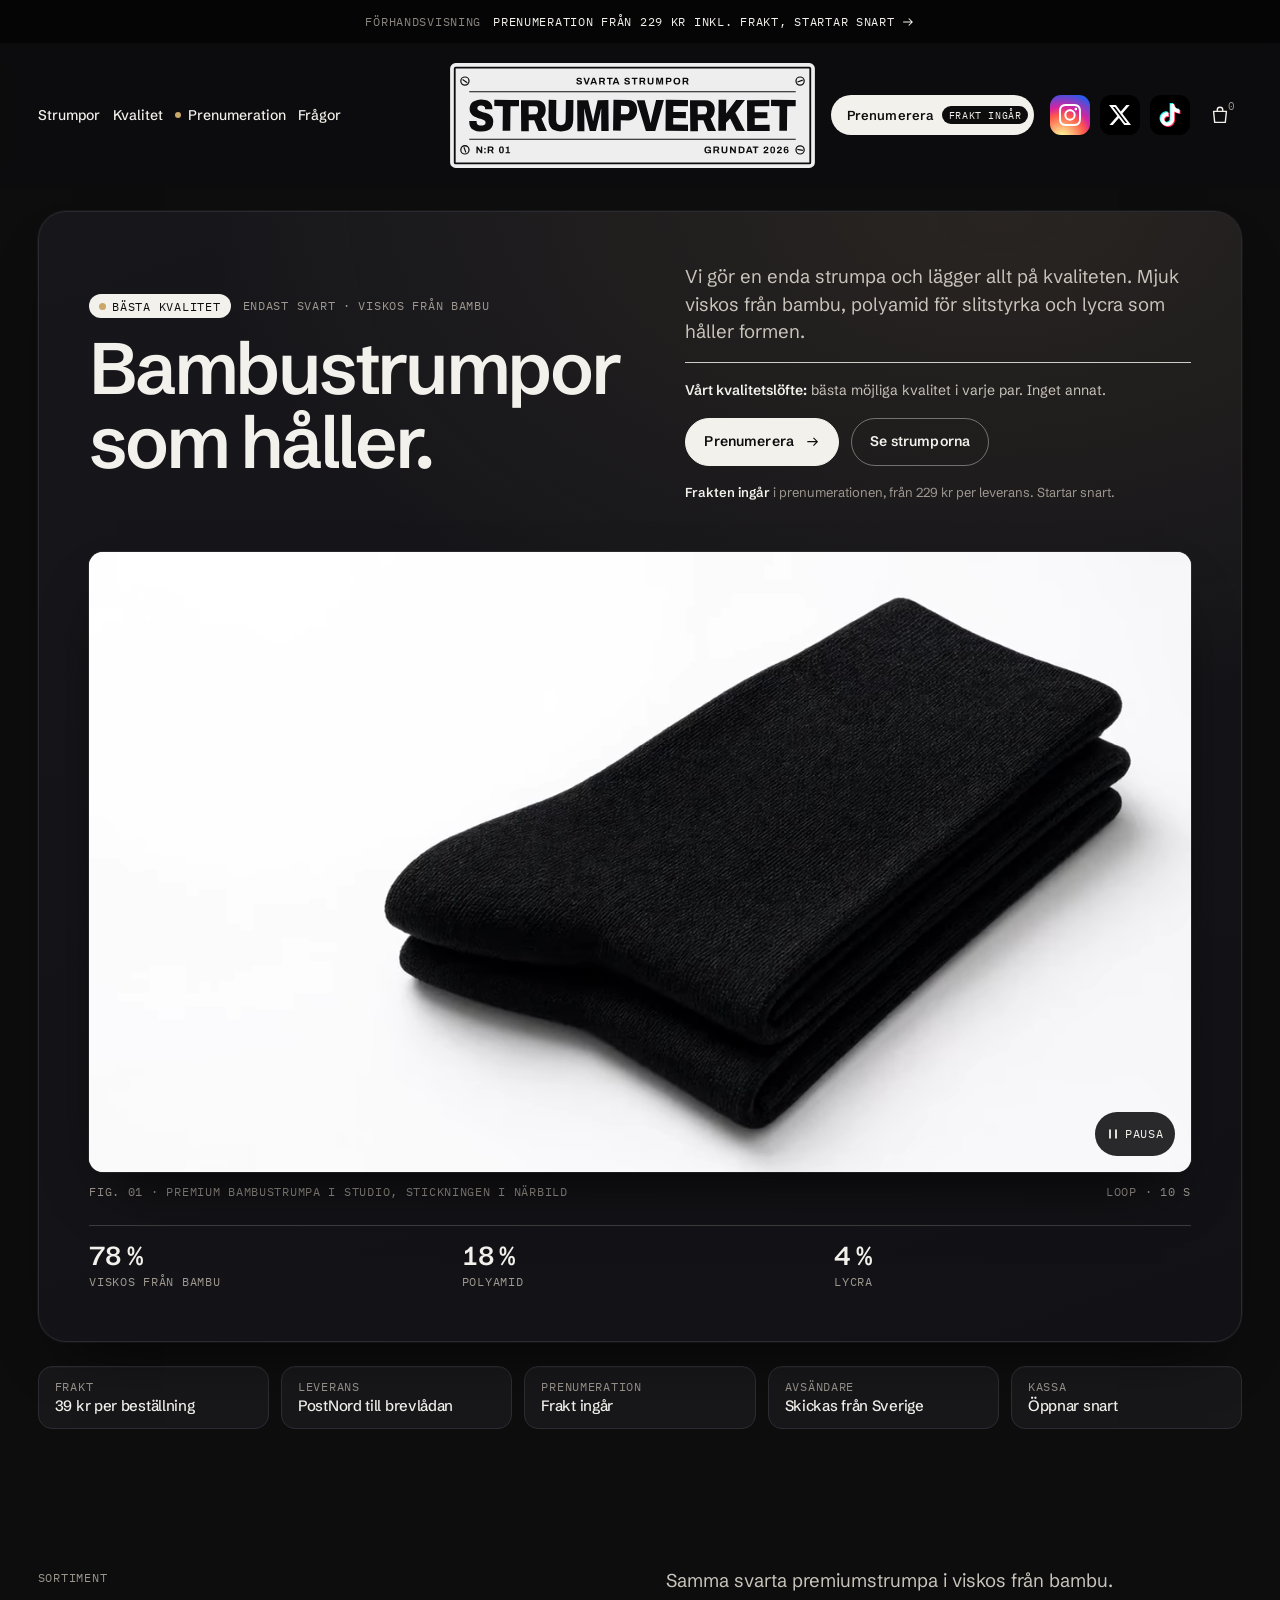
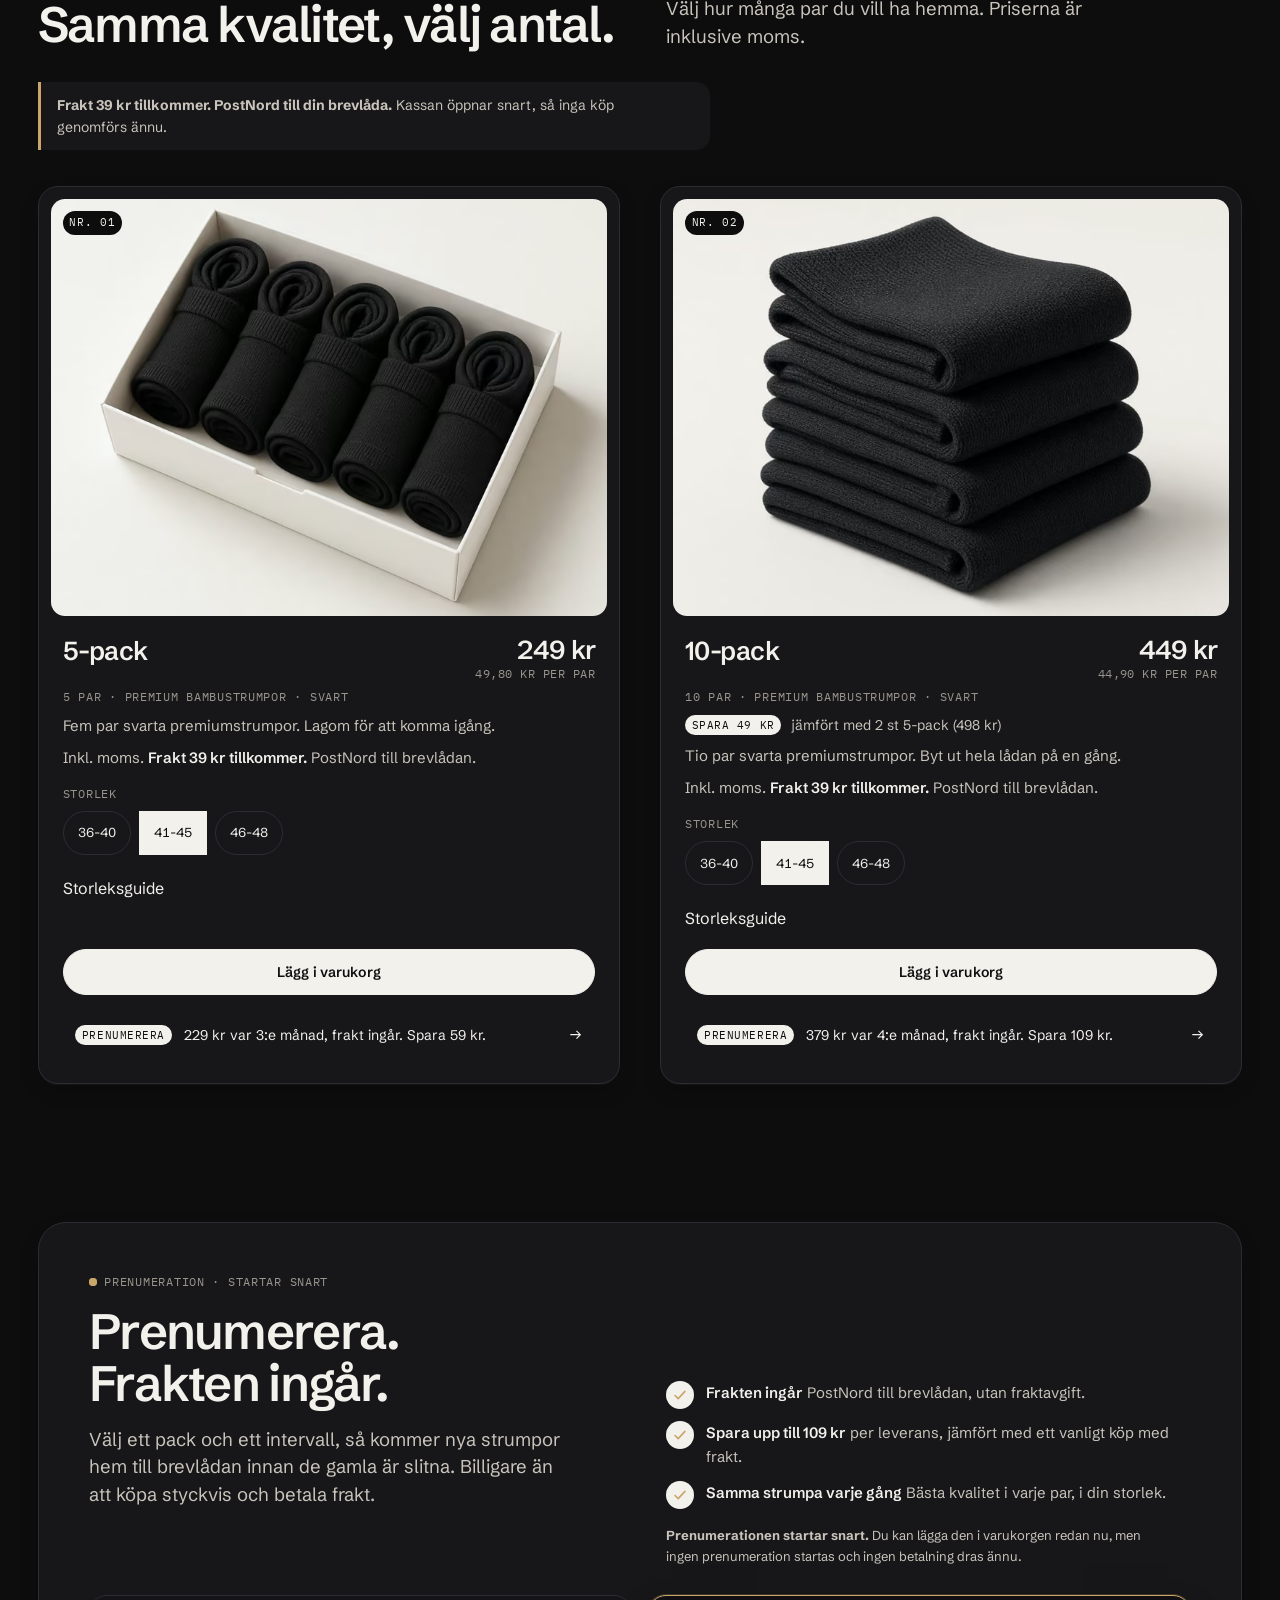
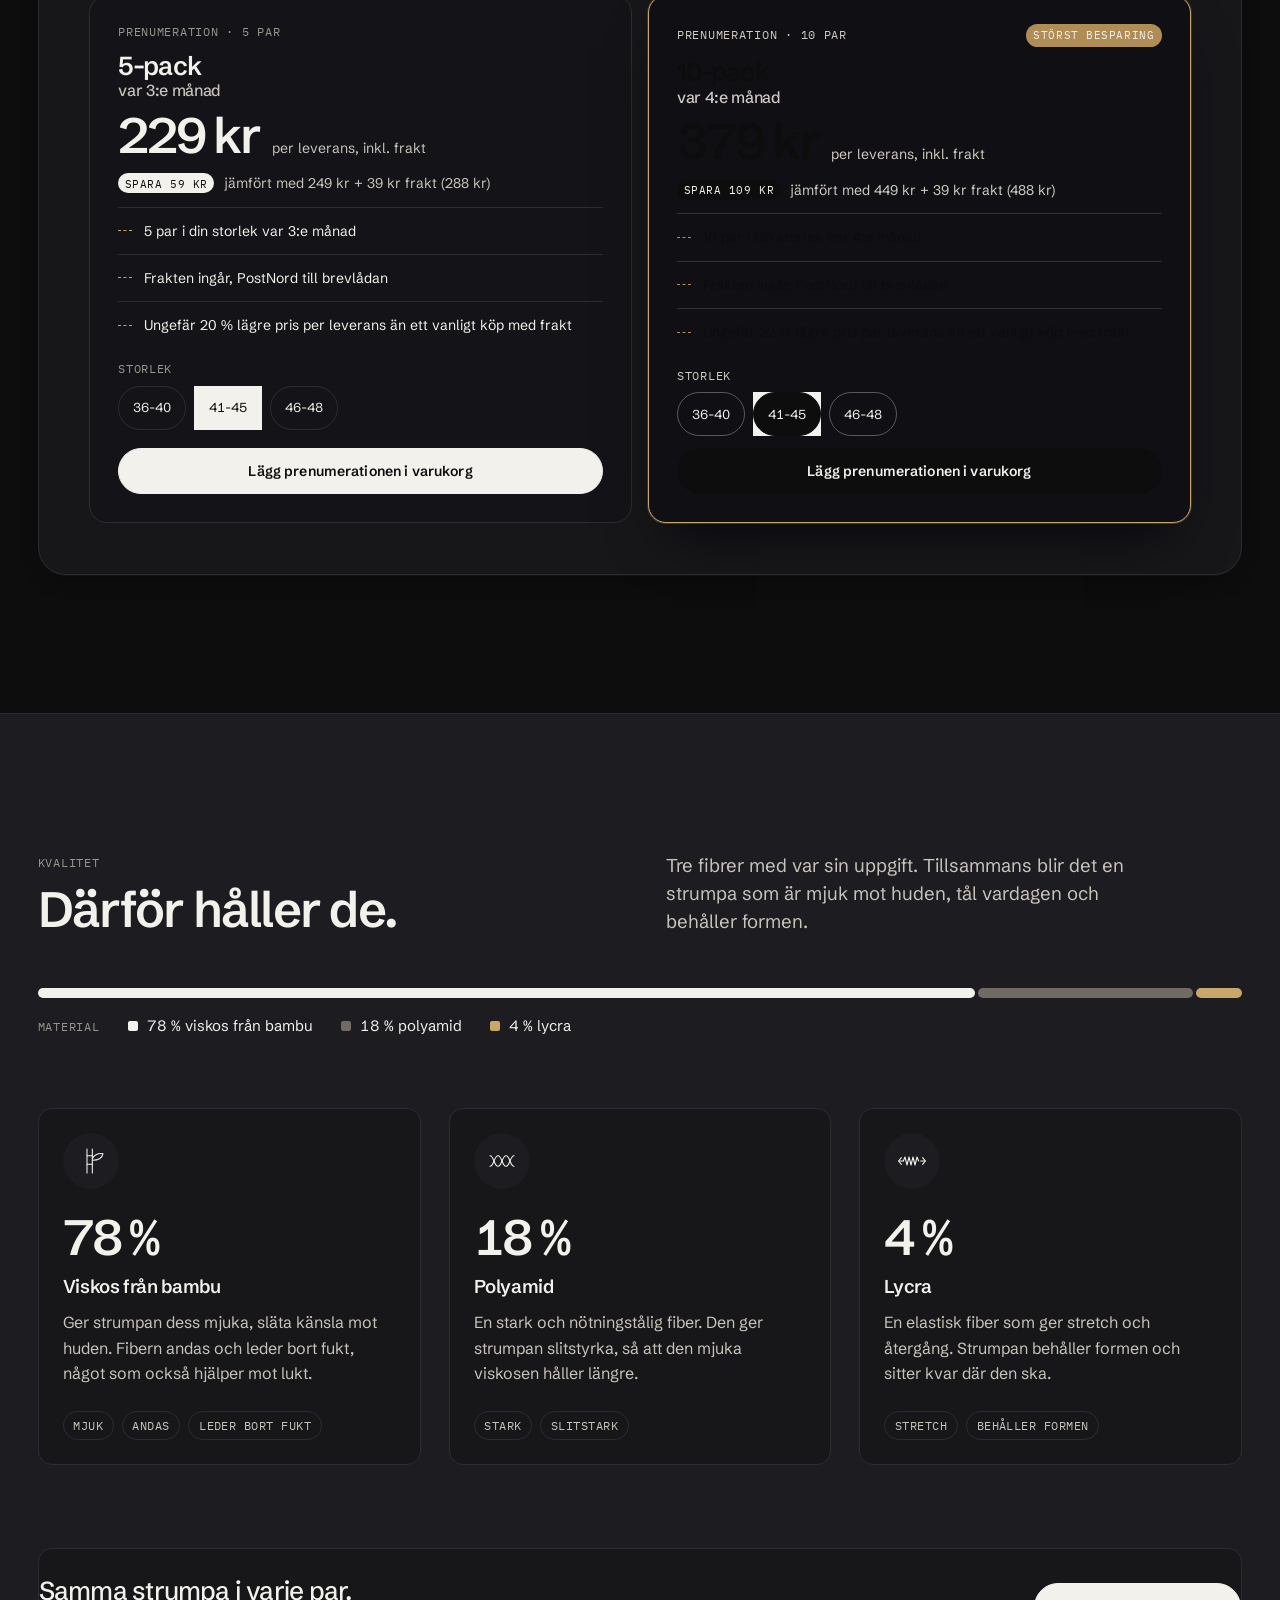
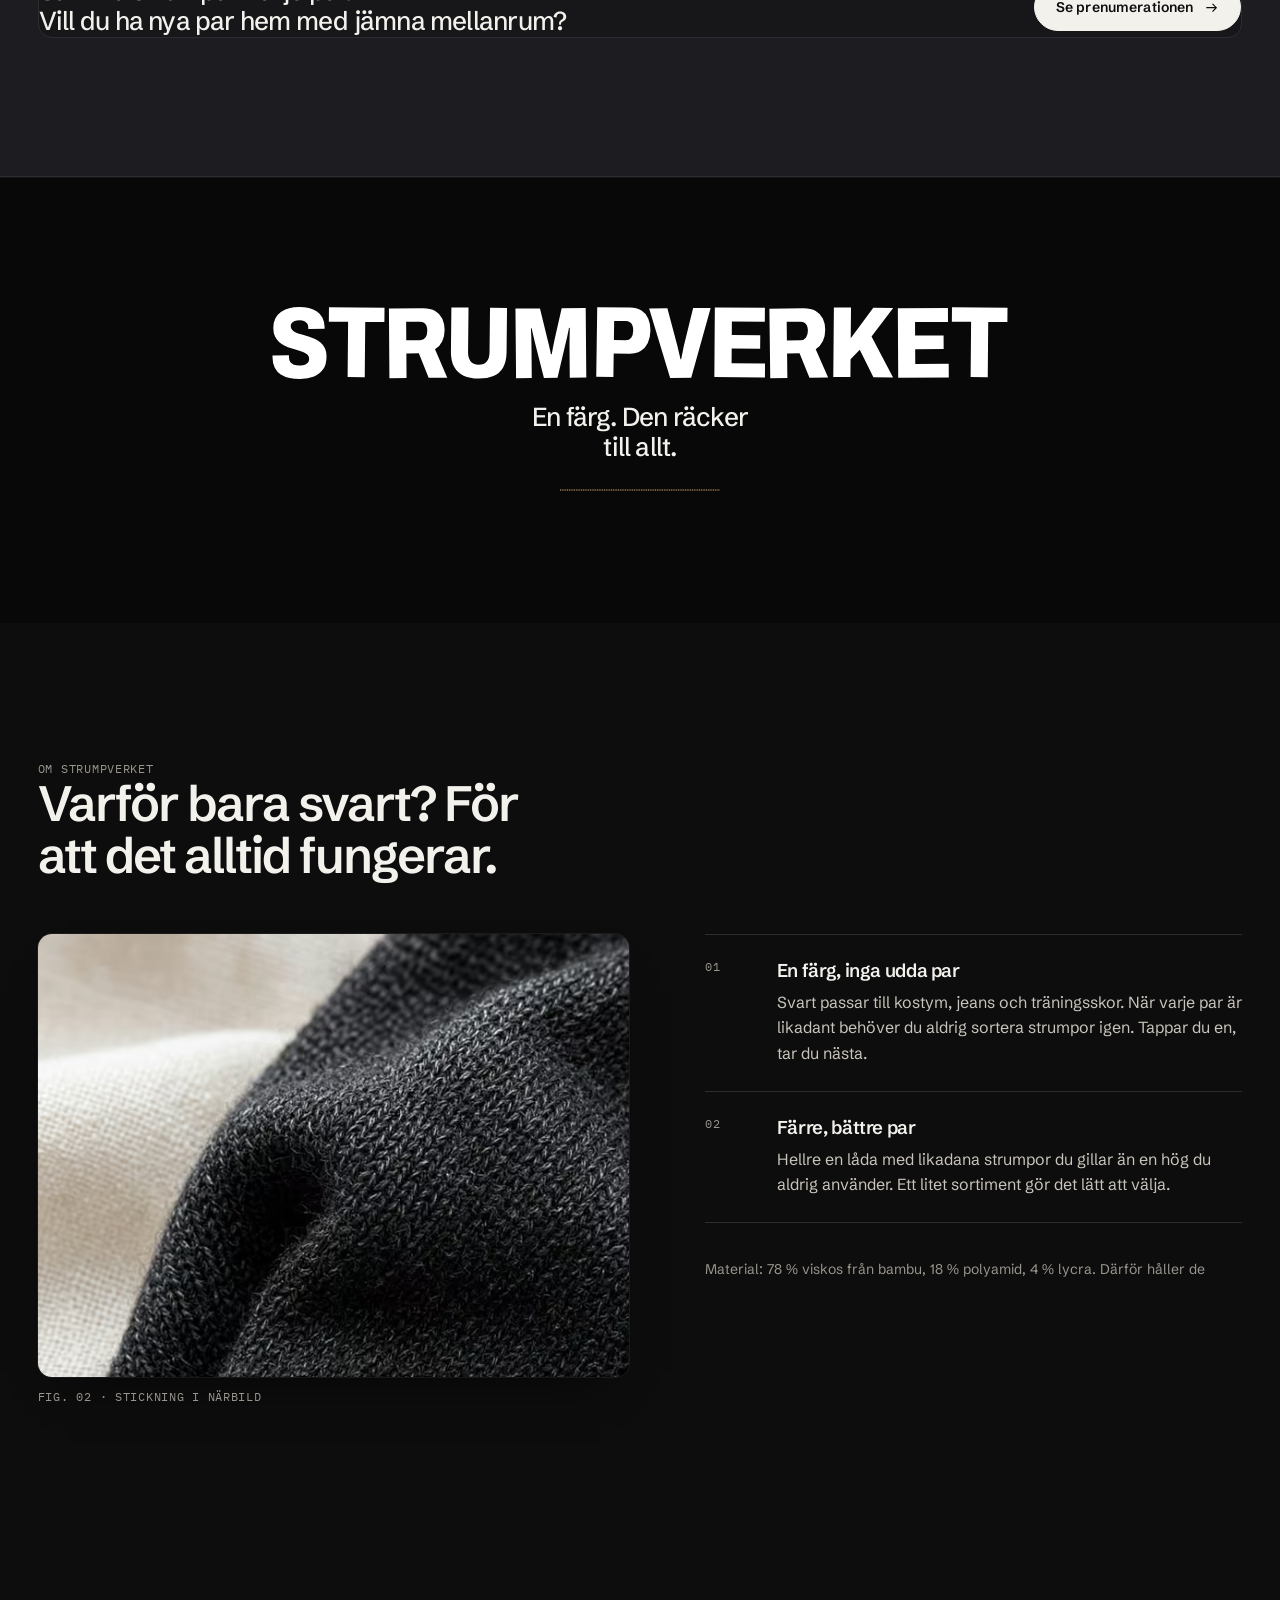
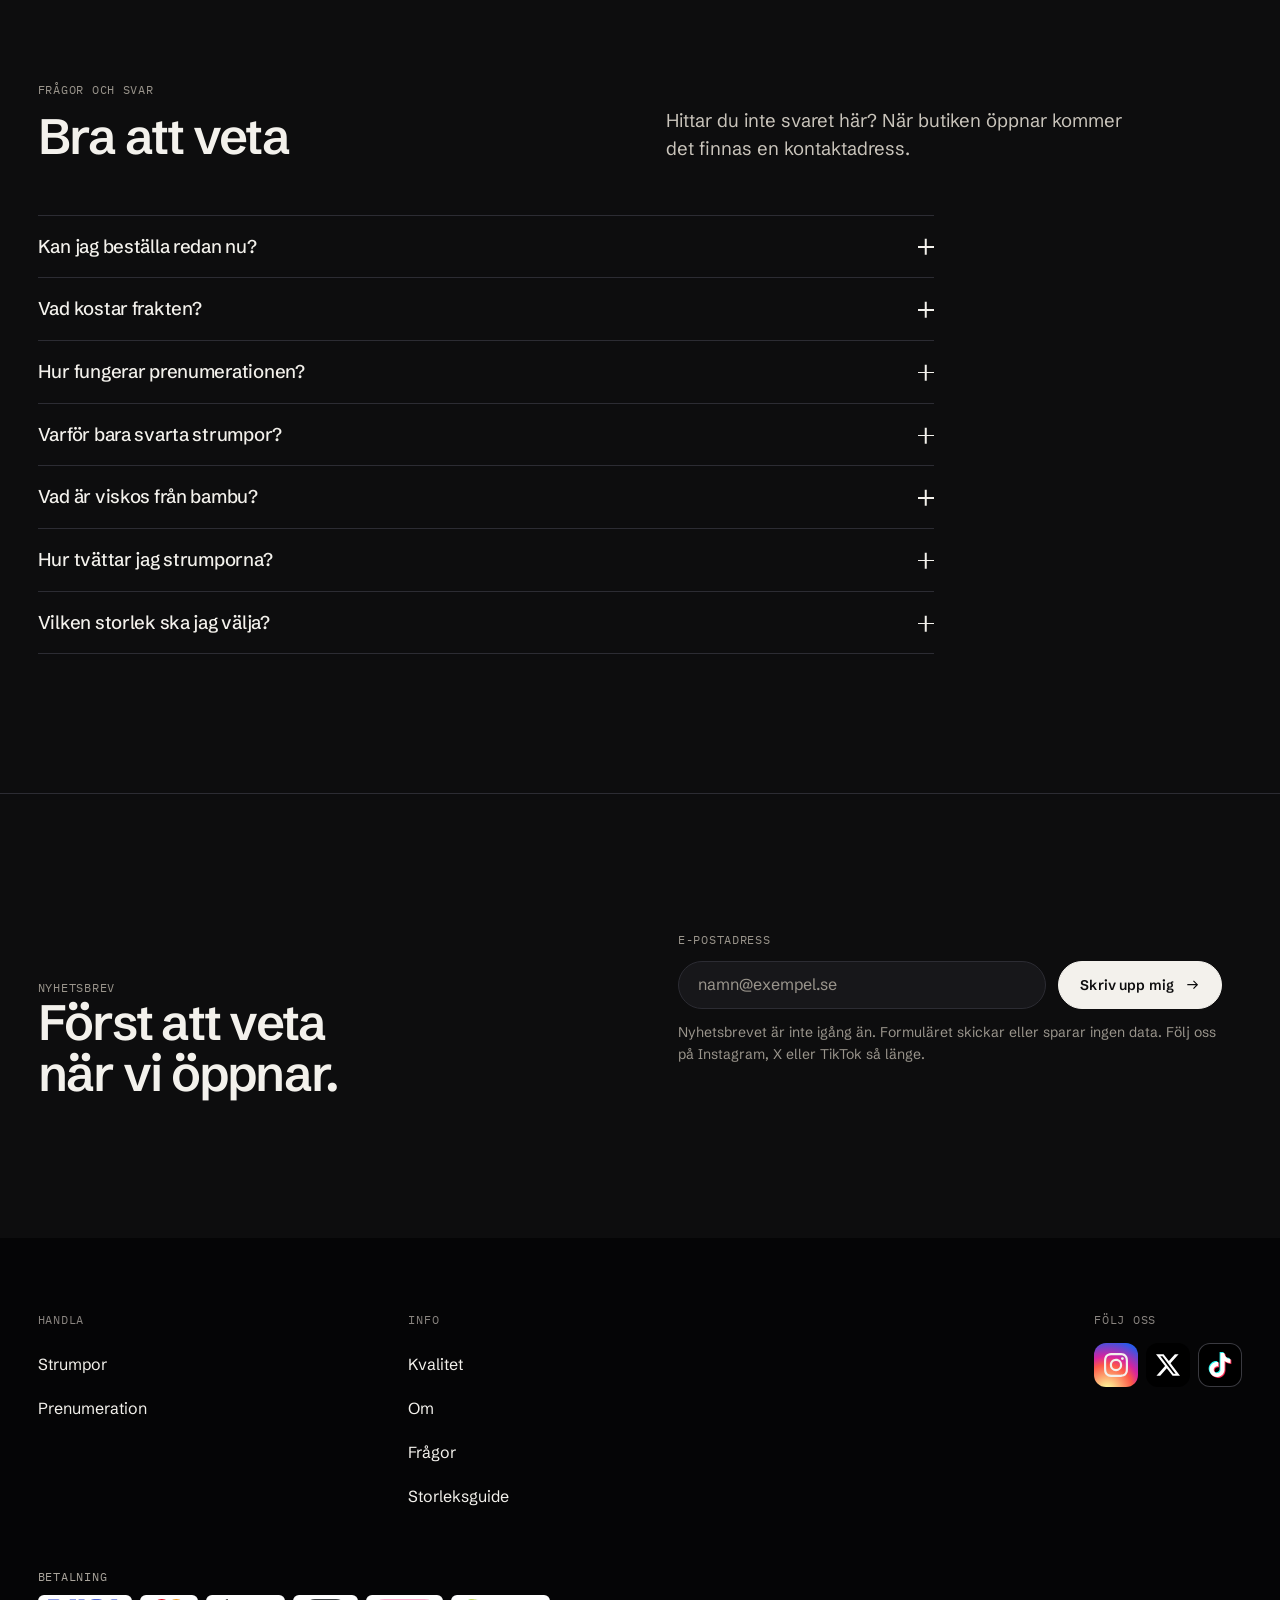
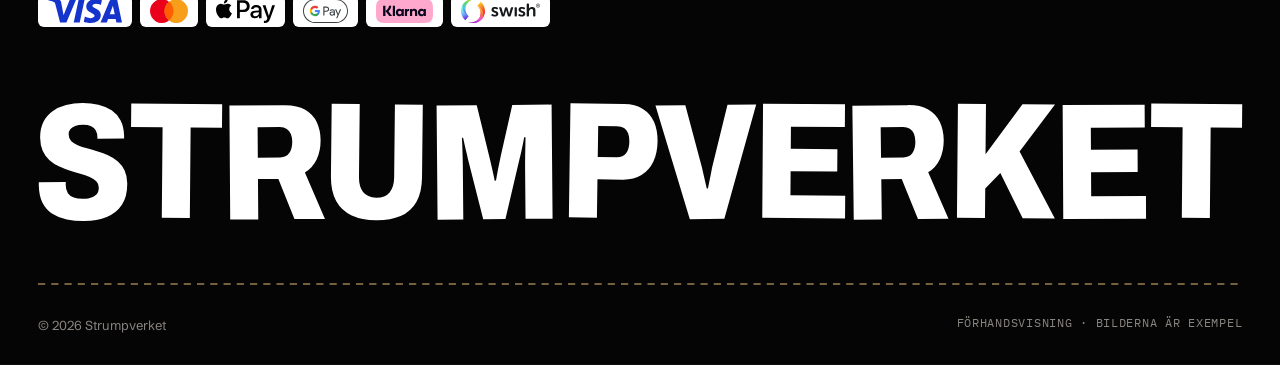
==== commit f37057b2: "Design preview: mork (Mörk lyx)\n\nMörk lyx: nästan svart showroom med lyfta ytor och mjuk spotlight" ====
--- a/index.html
+++ b/index.html
@@ -14,7 +14,7 @@
 <link rel="icon" href="favicon-16.png" type="image/png" sizes="16x16">
 <link rel="apple-touch-icon" href="apple-touch-icon.png" sizes="180x180">
 <link rel="manifest" href="site.webmanifest">
-<meta name="theme-color" content="#e9e4dc">
+<meta name="theme-color" content="#0d0d0e">
 <meta property="og:type" content="website">
 <meta property="og:locale" content="sv_SE">
 <meta property="og:site_name" content="Strumpverket">
@@ -32,7 +32,7 @@
 <meta name="twitter:image:alt" content="Strumpverkets logotyp, en svart skylt med texten STRUMPVERKET, bredvid rubriken Svarta strumpor. Inget annat.">
 <link rel="preload" href="assets/fonts/schibsted-grotesk-var.woff2" as="font" type="font/woff2" crossorigin>
 <link rel="preload" as="image" type="image/avif" imagesrcset="assets/img/hero-640.avif 640w, assets/img/hero-1280.avif 1280w" imagesizes="(min-width: 86rem) 80rem, 90vw" fetchpriority="high">
-<style> @font-face{font-family: "Schibsted Grotesk";src: url("assets/fonts/schibsted-grotesk-var.woff2") format("woff2");font-weight: 400 800;font-style: normal;font-display: swap}@font-face{font-family: "Plex Mono";src: url("assets/fonts/ibm-plex-mono-400.woff2") format("woff2");font-weight: 400;font-style: normal;font-display: swap}@font-face{font-family: "Grotesk Fallback";src: local("Arial"),local("Helvetica"),local("Liberation Sans");size-adjust: 101%;ascent-override: 96%;descent-override: 26%}:root{--paper: #fbfbfa;--paper-2: #f2f1ee;--paper-3: #e9e6e0;--white: #ffffff;--ink: #111111;--ink-2: #3f3c37;--muted: #625e57;--line: #d8d3cb;--bronze: #8c5e36;--bronze-dark: #b8845a;--thread: var(--bronze);--font-sans: "Schibsted Grotesk","Grotesk Fallback",system-ui,sans-serif;--font-mono: "Plex Mono",ui-monospace,"SFMono-Regular",Menlo,monospace;--step--1: 0.75rem;--step-0: 1rem;--step-1: clamp(1.0625rem,1rem + 0.2vw,1.1875rem);--step-2: clamp(1.375rem,1.15rem + 0.6vw,1.625rem);--step-3: clamp(2rem,1.3rem + 2.25vw,3.25rem);--step-4: clamp(2.5rem,1.1rem + 4.3vw,5.25rem);--s-1: 0.25rem;--s-2: 0.5rem;--s-3: 0.75rem;--s-4: 1rem;--s-5: 1.5rem;--s-6: 2rem;--s-7: 3rem;--s-8: 4rem;--s-9: 6rem;--section: clamp(4rem,2rem + 8.3vw,8.75rem);--gutter: clamp(1.25rem,0.6rem + 2.2vw,2.5rem);--max: 86rem;--radius: 14px;--radius-lg: clamp(18px,1rem + 1vw,28px);--shadow-1: 0 1px 2px rgb(17 17 17 / 0.04),0 4px 14px -6px rgb(17 17 17 / 0.08);--shadow-2: 0 2px 4px rgb(17 17 17 / 0.04),0 18px 40px -18px rgb(17 17 17 / 0.22);--ease-out: cubic-bezier(0.22,1,0.36,1);--ease-in-out: cubic-bezier(0.65,0,0.35,1);--header-h: 4rem;--masthead-h: 9rem;color-scheme: light}@media (min-width: 64rem){:root{--s-6: 1.75rem;--s-7: 2.5rem;--s-8: 3.25rem;--s-9: 4.75rem}}*,*::before,*::after{box-sizing: border-box}html{-webkit-text-size-adjust: 100%;text-size-adjust: 100%;scroll-padding-top: calc(var(--header-h) + 1rem)}@media (prefers-reduced-motion: no-preference){html{scroll-behavior: smooth}}body{margin: 0;background: var(--paper);color: var(--ink);font-family: var(--font-sans);font-size: var(--step-0);line-height: 1.6;font-weight: 400;-webkit-font-smoothing: antialiased;font-kerning: normal}img,video,svg{display: block;max-width: 100%}[hidden]{display: none !important}img,video{height: auto}button,input{font: inherit;color: inherit}a{color: inherit}h1,h2,h3{margin: 0;font-weight: 600;line-height: 1.04;letter-spacing: -0.035em;text-wrap: balance}p{margin: 0;text-wrap: pretty}ul,ol{margin: 0;padding: 0;list-style: none}:focus-visible{outline: 2px solid var(--ink);outline-offset: 3px;border-radius: 2px}.skip-link{position: absolute;left: var(--gutter);top: -100px;z-index: 100;background: var(--ink);color: var(--paper);padding: var(--s-3) var(--s-4);text-decoration: none}.skip-link:focus{top: var(--s-3)}.visually-hidden{position: absolute !important;width: 1px;height: 1px;overflow: hidden;clip-path: inset(50%);white-space: nowrap}.wrap{width: 100%;max-width: var(--max);margin-inline: auto;padding-inline: var(--gutter)}.label{font-family: var(--font-mono);font-size: var(--step--1);letter-spacing: 0.06em;text-transform: uppercase;color: var(--muted);line-height: 1.4}.site-header{position: sticky;top: 0;z-index: 20;background: color-mix(in srgb,var(--paper) 88%,transparent);backdrop-filter: saturate(1.2) blur(10px);-webkit-backdrop-filter: saturate(1.2) blur(10px);border-bottom: 1px solid transparent;transition: border-color 0.3s}.site-header.is-scrolled{border-bottom-color: var(--line)}.site-header>.wrap{height: var(--header-h);display: grid;grid-template-columns: 1fr auto 1fr;align-items: center;gap: var(--s-4)}.nav{display: none}.nav ul{display: flex;flex-wrap: wrap;gap: clamp(0.65rem,-0.8rem + 2vw,var(--s-6))}.nav a{text-decoration: none;font-size: 0.9375rem;white-space: nowrap}@media (min-width: 52rem) and (max-width: 71.99rem){.nav a{font-size: 0.875rem}.nav ul{gap: 0.7rem}}@media (min-width: 52rem) and (max-width: 59.99rem){.nav ul{gap: 0.5rem}.nav a{font-size: 0.8125rem}}.header-left{display: flex;align-items: center}.header-right{display: flex;justify-content: flex-end;align-items: center;gap: var(--s-2)}@media (min-width: 52rem){.nav{display: block}.icon-btn.menu-toggle{display: none}}.u-link{position: relative;text-decoration: none;padding-bottom: 2px}.u-link::after{content: "";position: absolute;left: 0;right: 0;bottom: 0;height: 1px;background: currentColor;transform: scaleX(0);transform-origin: right center;transition: transform 0.45s var(--ease-out)}.u-link:hover::after,.u-link:focus-visible::after{transform: scaleX(1);transform-origin: left center}.u-link.hit{display: inline-flex;align-items: center;min-height: 44px;padding-bottom: 0}.u-link.hit::after{bottom: auto;top: calc(50% + 0.62em)}.u-link.hit-slop::before{content: "";position: absolute;left: -0.2em;right: -0.2em;top: 50%;height: 44px;transform: translateY(-50%)}.wordmark{display: block;position: relative;text-decoration: none;color: var(--ink);padding: 8px;margin: -8px}.wordmark img{display: block;max-width: none;height: auto}.wordmark .wordmark__plate{display: none;width: clamp(330px,250px + 9vw,380px)}.wordmark__plain{width: 196px}@media (min-width: 40rem){.wordmark__plain{width: 224px}}@media (min-width: 64rem){.site-header{top: calc(var(--header-h) - var(--masthead-h))}.site-header>.wrap{position: relative;height: var(--masthead-h)}.wordmark{position: static}.wordmark .wordmark__plate{display: block;transition: opacity 0.35s var(--ease-out)}.wordmark__plain{position: absolute;inset-inline: 0;bottom: calc((var(--header-h) - 22px) / 2);margin-inline: auto;opacity: 0;visibility: hidden;translate: 0 6px;transition: opacity 0.35s var(--ease-out),translate 0.5s var(--ease-out),visibility 0s linear 0.35s}.header-left,.header-right{transition: translate 0.5s var(--ease-out)}.site-header.is-scrolled .wordmark__plate{opacity: 0}.site-header.is-scrolled .wordmark__plain{opacity: 1;visibility: visible;translate: 0 0;transition-delay: 0s}.site-header.is-scrolled :is(.header-left,.header-right){translate: 0 calc((var(--masthead-h) - var(--header-h)) / 2)}}@media (prefers-reduced-motion: no-preference){.js .wordmark :is(.wordmark__plate,.wordmark__plain){animation: plate-in 1.1s var(--ease-out) 0.15s backwards}.wordmark .wordmark__plate{transition: opacity 0.35s var(--ease-out),translate 0.45s var(--ease-out)}.wordmark:is(:hover,:focus-visible) .wordmark__plate,.site-header.is-scrolled .wordmark:is(:hover,:focus-visible) .wordmark__plain{translate: 0 -2px}}@media (prefers-reduced-motion: reduce){.wordmark img,.header-left,.header-right{translate: none !important}}@keyframes letter-up{to{transform: translateY(0)}}@keyframes draw{to{stroke-dashoffset: 0}}@keyframes plate-in{from{clip-path: inset(0 100% 0 0)}to{clip-path: inset(0 0 0 0)}}.icon-btn{position: relative;display: inline-grid;place-items: center;width: 44px;height: 44px;border: 0;background: transparent;border-radius: 50%;cursor: pointer;transition: background-color 0.25s}.icon-btn:hover{background: var(--paper-2)}.icon-btn svg{width: 22px;height: 22px}.cart-count{position: absolute;top: 4px;right: 2px;min-width: 18px;height: 18px;padding: 0 5px;border-radius: 9px;background: var(--ink);color: var(--paper);font-family: var(--font-mono);font-size: 0.6875rem;line-height: 18px;text-align: center}.cart-count[data-count="0"]{background: transparent;color: var(--muted)}.cart-count.is-bumping{animation: bump 0.5s var(--ease-out)}@keyframes bump{0%{scale: 1}35%{scale: 1.45}100%{scale: 1}}@media (prefers-reduced-motion: reduce){.cart-count.is-bumping{animation: none}}.mobile-nav{display: none;border-top: 1px solid var(--line)}.mobile-nav.is-open{display: block}.mobile-nav ul{display: grid;padding-block: var(--s-3) var(--s-5)}.mobile-nav a{display: block;padding: var(--s-3) 0;font-size: var(--step-2);font-weight: 600;letter-spacing: -0.03em;text-decoration: none}@media (min-width: 52rem){.mobile-nav,.mobile-nav.is-open{display: none}}.btn{--btn-bg: var(--ink);--btn-fg: var(--paper);--btn-fill: var(--paper);--btn-fill-fg: var(--ink);position: relative;isolation: isolate;overflow: hidden;display: inline-flex;align-items: center;justify-content: center;gap: 0.75em;min-height: 52px;padding: 0 1.6em;border: 1px solid var(--ink);border-radius: 999px;background: var(--btn-bg);color: var(--btn-fg);font-size: 0.9375rem;font-weight: 500;letter-spacing: 0.01em;text-decoration: none;cursor: pointer;transition: color 0.45s var(--ease-out),translate 0.4s var(--ease-out),scale 0.25s var(--ease-out),box-shadow 0.45s var(--ease-out)}.btn:hover{box-shadow: 0 10px 24px -14px rgb(17 17 17 / 0.45)}.btn:active{scale: 0.97;transition-duration: 0.45s,0.4s,0.1s,0.45s}.btn::before{content: "";position: absolute;inset: 0;z-index: -1;background: var(--btn-fill);transform: scaleX(0);transform-origin: right center;transition: transform 0.55s var(--ease-out)}.btn:hover,.btn:focus-visible{color: var(--btn-fill-fg)}.btn:hover::before,.btn:focus-visible::before{transform: scaleX(1);transform-origin: left center}.btn__arrow{width: 1.1em;height: 1.1em;transition: transform 0.45s var(--ease-out)}.btn:hover .btn__arrow,.btn:focus-visible .btn__arrow{transform: translateX(4px)}.btn--ghost{--btn-bg: transparent;--btn-fg: var(--ink);--btn-fill: var(--ink);--btn-fill-fg: var(--paper)}.btn--block{width: 100%}@media (prefers-reduced-motion: reduce){.btn,.btn::before,.btn__arrow{transition-duration: 0.01s}.btn:active{scale: 1}}.add-btn{--btn-bg: transparent;--btn-fg: var(--ink);--btn-fill: var(--ink);--btn-fill-fg: var(--paper);width: 100%;min-height: 48px}.add-btn::before{transform: scaleY(0);transform-origin: bottom}.add-btn:hover::before,.add-btn:focus-visible::before{transform: scaleY(1);transform-origin: bottom}.add-btn__label,.add-btn__done{display: inline-flex;align-items: center;gap: 0.6em;transition: translate 0.45s var(--ease-out),opacity 0.3s}.add-btn__done{position: absolute;inset: 0;justify-content: center;translate: 0 110%;opacity: 0}.add-btn.is-added{color: var(--paper)}.add-btn.is-added::before{transform: scaleY(1)}.add-btn.is-added .add-btn__label{translate: 0 -110%;opacity: 0}.add-btn.is-added .add-btn__done{translate: 0 0;opacity: 1}.add-btn__done path{stroke-dasharray: 24;stroke-dashoffset: 24}.add-btn.is-added .add-btn__done path{animation: draw 0.5s var(--ease-out) 0.15s forwards}@media (prefers-reduced-motion: reduce){.add-btn__label,.add-btn__done{transition: none}.add-btn.is-added .add-btn__done path{animation: none;stroke-dashoffset: 0}}.hero{padding-top: clamp(2.5rem,1rem + 6vw,6rem)}.hero__top{display: grid;gap: var(--s-6);align-items: end}.hero h1{font-size: var(--step-4);font-weight: 600;letter-spacing: -0.05em;line-height: 0.95}.hero h1 .line{display: block;overflow: hidden;padding-bottom: 0.06em}.hero h1 .line>span{display: inline-block}.hero__head{display: grid;gap: var(--s-5)}.hero__aside{display: grid;gap: var(--s-5);max-width: 31rem}.hero__lede{font-size: var(--step-1);color: var(--ink-2);line-height: 1.5}.hero__promise{padding-top: var(--s-4);border-top: 1px solid var(--line);color: var(--ink-2);font-size: 0.9375rem}.hero__promise strong{color: var(--ink);font-weight: 600}.hero__spec{display: grid;grid-template-columns: repeat(3,minmax(0,1fr));gap: var(--s-4);margin: clamp(2.5rem,1.5rem + 3vw,4rem) 0 0;padding-top: var(--s-4);border-top: 1px solid var(--ink)}.hero__spec div{display: flex;flex-direction: column-reverse;justify-content: flex-end;gap: var(--s-1)}.hero__spec dt{font-family: var(--font-mono);font-size: 0.75rem;letter-spacing: 0.06em;text-transform: uppercase;color: var(--muted);line-height: 1.4}.hero__spec dd{margin: 0;font-size: var(--step-2);font-weight: 600;letter-spacing: -0.03em;line-height: 1.1;font-variant-numeric: tabular-nums}.hero__cta{display: flex;flex-wrap: wrap;align-items: center;gap: var(--s-5)}.hero__media{margin: clamp(1.5rem,1rem + 2vw,2.5rem) 0 0}.hero__frame{position: relative;overflow: hidden;background: var(--paper-3);aspect-ratio: 4 / 5;border-radius: 2px}.hero__frame video,.hero__frame picture,.hero__frame img{position: absolute;inset: 0;width: 100%;height: 100%;object-fit: cover;object-position: 62% 50%}.hero__frame video{opacity: 0;transition: opacity 0.8s}.hero__frame video.is-playing{opacity: 1}.media-toggle{position: absolute;right: var(--s-4);bottom: var(--s-4);z-index: 2;display: inline-flex;align-items: center;gap: 0.5em;min-height: 44px;padding: 0 0.95em;border: 0;border-radius: 999px;cursor: pointer;background: color-mix(in srgb,var(--paper) 86%,transparent);color: var(--ink);font-family: var(--font-mono);font-size: 0.75rem;letter-spacing: 0.06em;text-transform: uppercase;backdrop-filter: blur(6px);-webkit-backdrop-filter: blur(6px)}.media-toggle svg{width: 12px;height: 12px}.media-toggle[hidden]{display: none}.hero__caption{display: flex;flex-wrap: wrap;justify-content: space-between;gap: var(--s-4);padding-top: var(--s-3)}@media (min-width: 40rem){.hero__frame{aspect-ratio: 16 / 9}}@media (min-width: 60rem){.hero__top{grid-template-columns: 1.45fr 1fr;gap: var(--s-8)}.hero__aside{padding-bottom: 0.6rem}}@media (prefers-reduced-motion: no-preference){.js .hero h1 .line>span{transform: translateY(105%);animation: letter-up 1.1s var(--ease-out) forwards}.js .hero h1 .line:nth-child(2)>span{animation-delay: 0.12s}.js .hero__eyebrow{opacity: 0;animation: fade-up 0.9s var(--ease-out) 0.1s forwards}.js .hero__spec{opacity: 0;animation: fade-up 1s var(--ease-out) 0.5s forwards}.js .hero__aside{opacity: 0;animation: fade-up 1s var(--ease-out) 0.35s forwards}}@keyframes fade-up{from{opacity: 0;transform: translateY(16px)}to{opacity: 1;transform: none}}.section{padding-block: var(--section)}.section-head{display: grid;gap: var(--s-5);margin-bottom: clamp(3rem,1.75rem + 3.5vw,5.5rem)}.section-head .label{margin-bottom: var(--s-3)}.section-head h2{font-size: var(--step-3)}.section-head>p{color: var(--ink-2);max-width: 34rem;font-size: var(--step-1);line-height: 1.5}@media (min-width: 60rem){.section-head{grid-template-columns: 1fr 1fr;align-items: end;gap: var(--s-8)}}.stitch-divider{width: 100%;height: 6px;color: var(--thread)}.stitch-divider line{stroke: currentColor;stroke-width: 1.5;stroke-dasharray: 6 5}@media (prefers-reduced-motion: no-preference){.js .stitch-divider line{clip-path: inset(0 100% 0 0);transition: clip-path 1.6s var(--ease-in-out)}.js .stitch-divider.is-in line{clip-path: inset(0 0 0 0)}}.products{display: grid;gap: var(--s-6) var(--s-3);grid-template-columns: repeat(2,minmax(0,1fr));align-items: stretch}@media (min-width: 60rem){.products{gap: var(--s-7) var(--s-5)}}@media (min-width: 72rem){.products{grid-template-columns: repeat(4,minmax(0,1fr))}}.product-card{display: flex;flex-direction: column;gap: var(--s-3);min-width: 0;height: 100%}.product{display: flex;flex-direction: column;flex: 1;min-width: 0}.product__media-link{display: block;color: inherit;text-decoration: none}.product__media-link:focus-visible{outline-offset: 2px}.product__media{position: relative;overflow: hidden;background: #eeebe6;aspect-ratio: 3 / 4}.product__media img{width: 100%;height: 100%;object-fit: cover;transition: scale 1.2s var(--ease-out)}.product-card:hover .product__media img,.product-card:focus-within .product__media img{scale: 1.035}@media (prefers-reduced-motion: reduce){.product-card:hover .product__media img,.product-card:focus-within .product__media img{scale: 1}}@media (max-width: 39.99rem){.product__media{aspect-ratio: 1 / 1}.product__row{flex-direction: column;align-items: flex-start;gap: 0.15rem}.product__name{font-size: 1.125rem}.product__price{align-items: flex-start;text-align: left;font-size: 1rem}.product__desc{font-size: 0.875rem;line-height: 1.45}.product__meta{flex-wrap: wrap}.product-card .add-btn{font-size: 0.8125rem;padding-inline: 0.4em}.product-card .sizes__opts{gap: 0.35rem}.product-card .chip{flex: 1 1 2.5rem}.product-card .chip span{width: 100%;min-width: 0;padding-inline: 0.2em;font-size: 0.75rem}}.product__tag{position: absolute;left: var(--s-3);top: var(--s-3);font-family: var(--font-mono);font-size: 0.6875rem;letter-spacing: 0.06em;text-transform: uppercase;background: var(--paper);color: var(--ink);padding: 0.3em 0.6em}.product__placard{display: flex;flex-direction: column;gap: var(--s-2);flex: 1;padding-top: var(--s-1);border-top: 1px solid var(--ink)}.product__placard .add-btn{margin-top: auto}.product__row{display: flex;justify-content: space-between;align-items: flex-start;gap: var(--s-3);padding-top: var(--s-3)}.product__name{flex: 1;min-width: 0;font-size: var(--step-1);font-weight: 600;letter-spacing: -0.02em;line-height: 1.2}.product__price{flex: none;display: flex;flex-direction: column;align-items: flex-end;gap: 0.1rem;font-size: var(--step-1);font-weight: 500;font-variant-numeric: tabular-nums;line-height: 1.15;text-align: right}.price-was{color: var(--muted);font-weight: 400;font-size: 0.8125rem;text-decoration: line-through;letter-spacing: 0}.price-now{font-weight: 500}.save-line{display: flex;flex-wrap: wrap}.save-badge{display: inline-block;padding: 0.28em 0.6em 0.22em;border-radius: 999px;background: var(--ink);color: var(--paper);font-family: var(--font-mono);font-size: 0.6875rem;font-weight: 400;letter-spacing: 0.05em;text-transform: uppercase;line-height: 1.3;white-space: nowrap}.size-extra{display: flex}.callout{padding: var(--s-3) var(--s-4);background: var(--paper-2);border-left: 3px solid var(--bronze);color: var(--ink-2);font-size: 0.9375rem}.section-head + .callout{margin-top: calc(-1 * clamp(1.25rem,0.8rem + 1.5vw,2.5rem));margin-bottom: clamp(1.75rem,1rem + 2vw,2.75rem);max-width: 42rem}.product__desc{color: var(--ink-2);font-size: 0.9375rem}.product__meta{display: flex;justify-content: space-between;gap: var(--s-3)}.sizes{border: 0;padding: 0;margin: var(--s-2) 0 var(--s-1);min-width: 0}.sizes legend{padding: 0;margin-bottom: var(--s-2)}.sizes__opts{display: flex;flex-wrap: wrap;gap: var(--s-2)}.chip{position: relative}.chip input{position: absolute;opacity: 0;inset: 0;margin: 0;cursor: pointer}.chip span{display: inline-grid;place-items: center;min-width: 4.25rem;min-height: 44px;padding: 0 0.8em;border: 1px solid var(--line);border-radius: 999px;font-size: 0.875rem;font-variant-numeric: tabular-nums;transition: border-color 0.2s,background-color 0.2s,color 0.2s}.chip input:hover + span{border-color: var(--ink)}.chip input:checked + span{background: var(--ink);border-color: var(--ink);color: var(--paper)}.chip input:focus-visible + span{outline: 2px solid var(--ink);outline-offset: 2px}.why{display: grid;gap: var(--s-8)}.why__statement{font-size: var(--step-3);font-weight: 600;letter-spacing: -0.04em;line-height: 1.05;max-width: 22ch;text-wrap: balance}.why__grid{display: grid;gap: var(--s-7)}.why__media figure{margin: 0}.why__media .frame{overflow: hidden;background: var(--paper-3);aspect-ratio: 4 / 3}.why__media img{width: 100%;height: 100%;object-fit: cover}.why__media figcaption{padding-top: var(--s-3)}.points{display: grid;gap: 0;counter-reset: pt}.points li{display: grid;grid-template-columns: 3.5rem 1fr;gap: var(--s-4);padding: var(--s-5) 0;border-top: 1px solid var(--line)}.points li:last-child{border-bottom: 1px solid var(--line)}.points h3{font-size: var(--step-1);letter-spacing: -0.02em;margin-bottom: var(--s-2);line-height: 1.25}.points p{color: var(--ink-2)}.why__note{margin-top: var(--s-5);color: var(--muted);font-size: 0.875rem}@media (min-width: 60rem){.why__grid{grid-template-columns: 1.1fr 1fr;gap: var(--s-9);align-items: start}.why__media{position: sticky;top: calc(var(--header-h) + 2rem)}}.box{background: var(--paper-2)}.box__grid{display: grid;gap: var(--s-7);align-items: center}.box__media{overflow: hidden;background: #eeebe6;aspect-ratio: 3 / 4;max-width: 34rem}.box__media img{width: 100%;height: 100%;object-fit: cover}.box__body{display: grid;gap: var(--s-5);max-width: 34rem}.box__body h2{font-size: var(--step-3)}.box__body>p{color: var(--ink-2);font-size: var(--step-1);line-height: 1.5}.box__list li{display: flex;gap: var(--s-3);padding: var(--s-3) 0;border-top: 1px solid var(--line)}.box__list li::before{content: "";flex: none;width: 14px;margin-top: 0.75em;border-top: 1.5px dashed var(--thread)}.box__price{display: flex;align-items: center;gap: var(--s-3);flex-wrap: wrap}.box__price strong{font-size: var(--step-2);font-weight: 600;letter-spacing: -0.03em}@media (min-width: 60rem){.box__grid{grid-template-columns: 1fr 1fr;gap: var(--s-9)}}.products--duo{grid-template-columns: minmax(0,1fr);gap: var(--s-7)}@media (min-width: 40rem){.products--duo{grid-template-columns: repeat(2,minmax(0,1fr));gap: var(--s-7) var(--s-5)}}@media (min-width: 72rem){.products--duo{grid-template-columns: repeat(2,minmax(0,1fr));gap: var(--s-7) var(--s-7)}}.products--duo .product__media{aspect-ratio: 4 / 3}.products--duo .product__media img{object-position: 50% 55%}.products--duo .product__name{font-size: var(--step-2)}.products--duo .product__price .price-now{font-size: var(--step-2);font-weight: 600;letter-spacing: -0.03em}@media (max-width: 39.99rem){.products--duo .product__media{aspect-ratio: 4 / 3}.products--duo .product__row{flex-direction: row;align-items: flex-start}.products--duo .product__price{align-items: flex-end;text-align: right}.products--duo .product-card .add-btn{font-size: 0.9375rem}.products--duo .product-card .chip{flex: 1 1 4rem}.products--duo .product-card .chip span{font-size: 0.875rem}}.price-unit{font-family: var(--font-mono);font-size: 0.75rem;font-weight: 400;letter-spacing: 0.04em;color: var(--muted);text-transform: uppercase}.save-line{align-items: center;gap: 0.35rem 0.6rem}.save-note{font-size: 0.875rem;color: var(--ink-2)}.ship-line{font-size: 0.9375rem;color: var(--ink-2)}.ship-line strong{color: var(--ink);font-weight: 600}.subs{display: grid;gap: var(--s-5)}@media (min-width: 48rem){.subs{grid-template-columns: repeat(2,minmax(0,1fr))}}.sub-card{display: flex}.sub{display: flex;flex-direction: column;gap: var(--s-4);flex: 1;padding: clamp(1.25rem,0.8rem + 2vw,2.25rem);background: var(--paper);border: 1px solid var(--line);border-top: 2px solid var(--ink)}.sub__name{font-size: var(--step-3)}.sub__name span{display: block;margin-top: 0.15em;font-size: var(--step-1);font-weight: 500;letter-spacing: -0.02em;color: var(--ink-2)}.sub__price{display: flex;flex-wrap: wrap;align-items: baseline;gap: var(--s-3)}.sub__price strong{font-size: var(--step-2);font-weight: 600;letter-spacing: -0.03em;font-variant-numeric: tabular-nums}.sub .add-btn{margin-top: auto}.sub .sizes{margin: 0}.faq{max-width: 56rem}.faq details{border-top: 1px solid var(--line)}.faq details:last-child{border-bottom: 1px solid var(--line)}.faq summary{display: flex;justify-content: space-between;align-items: center;gap: var(--s-4);padding: var(--s-5) 0;cursor: pointer;list-style: none;font-size: var(--step-1);font-weight: 500;letter-spacing: -0.015em}.faq summary::-webkit-details-marker{display: none}.faq summary .plus{position: relative;flex: none;width: 16px;height: 16px}.faq summary .plus::before,.faq summary .plus::after{content: "";position: absolute;left: 0;top: 50%;width: 100%;height: 1.5px;background: currentColor;transition: transform 0.4s var(--ease-out)}.faq summary .plus::after{transform: rotate(90deg)}.faq details[open] summary .plus::after{transform: rotate(0deg)}.faq .answer{padding: 0 0 var(--s-6);max-width: 44rem;color: var(--ink-2)}.faq details::details-content{block-size: 0;overflow-y: clip;transition: block-size 0.45s var(--ease-out),content-visibility 0.45s allow-discrete}.faq details[open]::details-content{block-size: auto}@supports (interpolate-size: allow-keywords){:root{interpolate-size: allow-keywords}}@media (prefers-reduced-motion: reduce){.faq details::details-content{transition: none}}.news{border-top: 1px solid var(--line)}.news__grid{display: grid;gap: var(--s-6)}.news h2{font-size: var(--step-3)}.news__form{display: grid;gap: var(--s-3);max-width: 34rem}.news__field{display: flex;flex-direction: column;gap: var(--s-3)}.news__field input{min-height: 52px;padding: 0 1.2em;border: 1px solid var(--ink);border-radius: 999px;background: transparent}.news__field input::placeholder{color: var(--muted);opacity: 1}.news__note{font-size: 0.875rem;color: var(--muted)}.news__status{min-height: 1.5em;font-size: 0.9375rem}@media (min-width: 40rem){.news__field{flex-direction: row}.news__field input{flex: 1}}@media (min-width: 60rem){.news__grid{grid-template-columns: 1fr 1fr;align-items: end;gap: var(--s-9)}}.site-footer{padding-top: var(--s-9);padding-bottom: var(--s-6);background: var(--ink);color: var(--paper)}.site-footer a{color: var(--paper)}.site-footer :focus-visible,.moment :focus-visible{outline-color: var(--paper)}.footer-cols{display: grid;gap: var(--s-7);grid-template-columns: repeat(2,1fr)}.footer-cols h2{font-family: var(--font-mono);font-size: var(--step--1);font-weight: 400;letter-spacing: 0.06em;text-transform: uppercase;color: #a9a49b;margin-bottom: var(--s-4)}.footer-cols ul{display: grid;gap: 0}.footer-cols a.hit{width: max-content;max-width: 100%}.footer-cols a{text-decoration: none}.footer-cols .socials{display: flex;flex-wrap: wrap;gap: var(--s-2)}.socials a{display: inline-grid;place-items: center;width: 44px;height: 44px;border-radius: 50%;border: 1px solid #45423d;transition: background-color 0.3s,color 0.3s,border-color 0.3s,translate 0.3s var(--ease-out)}.socials a:hover,.socials a:focus-visible{background: var(--paper);color: var(--ink);border-color: var(--paper);translate: 0 -2px}@media (prefers-reduced-motion: reduce){.socials a:hover,.socials a:focus-visible{translate: none}}.socials svg{width: 18px;height: 18px;fill: currentColor}.socials-col{grid-column: 1 / -1}.header-socials{display: none;align-items: center;gap: 2px;margin: 0;padding: 0;list-style: none}.header-socials a{display: inline-grid;place-items: center;width: 44px;height: 44px;border-radius: 50%;color: var(--ink);border: 1px solid transparent;transition: background-color 0.3s,border-color 0.3s,translate 0.3s var(--ease-out)}.header-socials a:hover,.header-socials a:focus-visible{background: var(--paper-2);border-color: var(--line);translate: 0 -2px}@media (prefers-reduced-motion: reduce){.header-socials a:hover,.header-socials a:focus-visible{translate: none}}.header-socials svg{width: 18px;height: 18px;fill: currentColor}@media (min-width: 64rem){.header-socials{display: flex}}.socials--light a{color: var(--ink);border-color: var(--line)}.socials--light a:hover,.socials--light a:focus-visible{background: var(--ink);color: var(--paper);border-color: var(--ink)}.mobile-socials{display: grid;gap: var(--s-3);padding-bottom: var(--s-5);border-top: 1px solid var(--line);padding-top: var(--s-4)}.mobile-socials .label{margin: 0}.pay-block{margin-top: var(--s-8)}.pay-block h2{font-family: var(--font-mono);font-size: var(--step--1);font-weight: 400;letter-spacing: 0.06em;text-transform: uppercase;color: #a9a49b;margin: 0 0 var(--s-3)}.pay-row{display: flex;flex-wrap: wrap;align-items: center;gap: 8px}.pay-badge{display: inline-flex;align-items: center;justify-content: center;box-sizing: border-box;height: 32px;padding: 4px 10px;background: #fff;border-radius: 6px}.pay-badge img{display: block;height: 24px;width: auto;max-width: none}.pay-badge--mark{padding: 0;background: transparent}.pay-badge--mark img{height: 32px}.footer-mark{margin-top: var(--s-9);container-type: inline-size}.footer-mark .mark{width: 100%;height: auto}.footer-mark .stitch-divider{margin-top: 5cqi;color: var(--bronze-dark)}.footer-base{display: flex;flex-wrap: wrap;justify-content: space-between;gap: var(--s-3);margin-top: var(--s-6);font-size: 0.8125rem;color: #b5b0a7}.footer-base .label{color: #b5b0a7}@media (min-width: 52rem){.footer-cols{grid-template-columns: 1fr 1fr 1.4fr}.socials-col{grid-column: auto;justify-self: end}}.cart{margin: 0 0 0 auto;padding: 0;border: 0;width: min(28rem,100vw);max-width: 100vw;height: 100dvh;max-height: 100dvh;background: var(--paper);color: var(--ink);transition: translate 0.5s var(--ease-out),display 0.5s allow-discrete,overlay 0.5s allow-discrete;translate: 100% 0}.cart[open]{translate: 0 0}@starting-style{.cart[open]{translate: 100% 0}}.cart::backdrop{background: rgb(18 18 17 / 0);transition: background-color 0.5s,display 0.5s allow-discrete,overlay 0.5s allow-discrete}.cart[open]::backdrop{background: rgb(18 18 17 / 0.35)}@starting-style{.cart[open]::backdrop{background: rgb(18 18 17 / 0)}}@media (prefers-reduced-motion: reduce){.cart,.cart::backdrop{transition: none}}.cart__inner{display: grid;grid-template-rows: auto 1fr auto;height: 100%}.cart__head{display: flex;justify-content: space-between;align-items: center;padding: var(--s-4) var(--gutter);border-bottom: 1px solid var(--line)}.cart__head h2{font-size: var(--step-1);letter-spacing: -0.02em}.cart__items{overflow-y: auto;padding: 0 var(--gutter)}.cart__empty{padding: var(--s-7) 0;color: var(--ink-2)}.cart-item{display: grid;grid-template-columns: 4.5rem 1fr auto;gap: var(--s-4);padding: var(--s-5) 0;border-bottom: 1px solid var(--line);align-items: start}.cart-item img{width: 4.5rem;height: 6rem;object-fit: cover;background: #eeebe6}.cart-item__name{font-weight: 600;line-height: 1.3}.cart-item__price{font-variant-numeric: tabular-nums;white-space: nowrap}.qty{display: inline-flex;align-items: center;margin-top: var(--s-3);border: 1px solid var(--line);border-radius: 999px}.qty button{width: 44px;height: 44px;border: 0;background: none;cursor: pointer;border-radius: 50%}.qty button:hover{background: var(--paper-2)}.qty output{min-width: 1.75rem;text-align: center;font-variant-numeric: tabular-nums}.remove{margin-top: var(--s-3);border: 0;background: none;padding: 0;cursor: pointer;color: var(--muted);font-size: 0.875rem}.cart__foot{padding: var(--s-5) var(--gutter) var(--s-6);border-top: 1px solid var(--line);display: grid;gap: var(--s-4)}.cart__lines{margin: 0;display: grid;gap: var(--s-1);font-size: 0.9375rem;color: var(--ink-2)}.cart__lines div{display: flex;justify-content: space-between;gap: var(--s-4)}.cart__lines dt,.cart__lines dd{margin: 0}.cart__lines dd{font-variant-numeric: tabular-nums}.cart__sum{display: flex;justify-content: space-between;font-size: var(--step-1);font-weight: 600}.cart__notice{padding: var(--s-4);background: var(--paper-2);font-size: 0.9375rem}.cart__notice[hidden]{display: none}.toast{position: fixed;left: 50%;bottom: var(--s-5);z-index: 30;translate: -50% 150%;opacity: 0;background: var(--ink);color: var(--paper);padding: 0.85em 1.3em;border-radius: 999px;font-size: 0.9375rem;transition: translate 0.5s var(--ease-out),opacity 0.3s;pointer-events: none;white-space: nowrap}.toast.is-on{translate: -50% 0;opacity: 1}@media (prefers-reduced-motion: reduce){.toast{transition: opacity 0.2s;translate: -50% 0}}@media (prefers-reduced-motion: no-preference){.js [data-reveal]{opacity: 0;transform: translateY(28px);transition: opacity 0.9s var(--ease-out),transform 1.1s var(--ease-out);transition-delay: calc(var(--d,0) * 90ms)}.js [data-reveal].is-in{opacity: 1;transform: none}}.demo-bar{background: var(--ink);color: var(--paper);text-align: center;padding: 0.5rem var(--gutter);font-family: var(--font-mono);font-size: 0.75rem;letter-spacing: 0.06em;text-transform: uppercase}.trust{border-block: 1px solid var(--line);padding-block: var(--s-5);margin-top: var(--s-5)}.trust__list{display: grid;grid-template-columns: 1fr 1fr;gap: var(--s-4) var(--s-5)}.trust__value{font-weight: 500;letter-spacing: -0.02em;line-height: 1.3}.trust__note{margin-top: var(--s-4)}@media (min-width: 60rem){.trust__list{grid-template-columns: repeat(5,minmax(0,1fr))}}@media (max-width: 23rem){.trust__list{grid-template-columns: 1fr}}.moment{background: var(--ink);color: var(--paper);padding-block: clamp(4.5rem,2.5rem + 7vw,8.5rem)}.moment__inner{display: grid;justify-items: center;text-align: center;gap: var(--s-5)}.moment__reveal{display: block;width: min(100%,46rem)}.moment__mark{width: 100%;height: auto}.moment__line{font-size: var(--step-2);font-weight: 500;letter-spacing: -0.03em;line-height: 1.15;max-width: 14ch}.moment .stitch-divider{width: min(10rem,36vw);color: var(--bronze-dark)}@media (prefers-reduced-motion: no-preference){.js .moment__reveal .moment__mark{clip-path: inset(0 100% 0 0)}.js .moment__reveal.is-in .moment__mark{clip-path: inset(0 0 0 0);transition: clip-path 1.25s var(--ease-out)}}.crumbs{display: flex;flex-wrap: wrap;align-items: center;gap: 0.35rem 0.55rem;margin-bottom: var(--s-5);color: var(--muted);font-family: var(--font-mono);font-size: var(--step--1);letter-spacing: 0.04em;text-transform: uppercase}.crumbs a{color: var(--ink)}.crumbs [aria-current="page"]{color: var(--ink)}.guide,.pdp-page{padding-top: clamp(1.5rem,0.5rem + 3vw,3.5rem);padding-bottom: var(--section)}.guide{max-width: 56rem}.guide h1,.pdp h1{font-size: var(--step-3)}.guide .lede,.pdp__lede{color: var(--ink-2);font-size: var(--step-1);margin-top: var(--s-4);max-width: 40rem}.guide h2,.pdp__block h2,.pdp__more h2{font-size: var(--step-1);letter-spacing: -0.02em;margin: var(--s-6) 0 var(--s-3)}.guide .callout{margin-top: var(--s-5)}.table-wrap{margin-top: var(--s-5);border-top: 1px solid var(--ink)}.size-table{width: 100%;border-collapse: collapse;table-layout: fixed}.size-table caption{caption-side: top;text-align: left;padding: var(--s-4) 0;font-weight: 600;letter-spacing: -0.02em}.size-table th,.size-table td{text-align: left;padding: 0.85rem 0.75rem;border-bottom: 1px solid var(--line);vertical-align: top;font-variant-numeric: tabular-nums}.size-table th:first-child,.size-table td:first-child{width: 34%}.size-table th{font-family: var(--font-mono);font-size: 0.75rem;font-weight: 400;letter-spacing: 0.04em;text-transform: uppercase;color: var(--muted)}@media (max-width: 40rem){.size-table th,.size-table td{padding: 0.7rem 0.35rem;font-size: 0.875rem}.size-table th{font-size: 0.6875rem;letter-spacing: 0.03em}}.pdp{display: grid;gap: var(--s-6)}.pdp__label{margin-bottom: var(--s-3)}.pdp__more-text{color: var(--ink-2);margin-top: var(--s-3)}.pdp__price{display: flex;flex-wrap: wrap;align-items: center;gap: var(--s-3);margin-top: var(--s-5)}.pdp__price strong{font-size: var(--step-2);font-weight: 600;letter-spacing: -0.03em}.pdp .callout{margin-top: var(--s-4)}.pdp__form{margin-top: var(--s-5);display: grid;gap: var(--s-3)}.pdp__block p{color: var(--ink-2)}.gallery{display: grid;gap: var(--s-5)}.gallery figure{margin: 0}.gallery img{width: 100%;height: auto;background: #eeebe6}.gallery figcaption{padding-top: var(--s-2)}.related{display: grid}.related a{display: flex;justify-content: space-between;align-items: center;gap: var(--s-4);min-height: 44px;padding-inline: var(--s-2);border-top: 1px solid var(--line);text-decoration: none}.related li:last-child a{border-bottom: 1px solid var(--line)}.related a:hover,.related a:focus-visible{background: var(--paper-2)}@media (min-width: 60rem){.pdp{grid-template-columns: 1.05fr 0.95fr;gap: var(--s-8) var(--s-7);align-items: start}.pdp__info{padding-top: var(--s-2)}}.quality{background: #fff;border-block: 1px solid var(--line)}.mix{margin: 0 0 clamp(3rem,2rem + 3vw,5rem)}.mix__bar{display: flex;gap: 3px;height: 14px}.mix__seg{flex: 0 0 auto;width: calc(var(--w) * 1% - 2px);border-radius: 2px;background: var(--ink);transform-origin: left center}.mix__swatch{flex: none;width: 10px;height: 10px;border-radius: 2px;background: var(--ink)}.mix__seg--2,.mix__swatch--2{background: #6f6a62}.mix__seg--3,.mix__swatch--3{background: var(--bronze)}.mix__legend{display: flex;flex-wrap: wrap;align-items: baseline;gap: var(--s-3) var(--s-6);padding-top: var(--s-4)}.mix__legend ul{display: flex;flex-wrap: wrap;gap: var(--s-2) var(--s-6)}.mix__legend li{display: inline-flex;align-items: center;gap: 0.6em;font-size: 0.9375rem;font-variant-numeric: tabular-nums}.fibers{display: grid;gap: var(--s-7)}.fiber{display: flex;flex-direction: column;gap: var(--s-3);padding-top: var(--s-5);border-top: 2px solid var(--ink)}.fiber__icon{box-sizing: content-box;width: 40px;height: 40px;padding: 16px;margin-bottom: var(--s-3);border-radius: 50%;background: var(--paper);fill: none;stroke: var(--ink);stroke-width: 1.6;stroke-linecap: round;stroke-linejoin: round}.fiber__icon path{stroke-dasharray: 1;stroke-dashoffset: 0}.fiber__pct{font-size: var(--step-3);font-weight: 600;letter-spacing: -0.045em;line-height: 1;font-variant-numeric: tabular-nums}.fiber h3{font-size: var(--step-1);letter-spacing: -0.02em;line-height: 1.25}.fiber>p:not(.fiber__pct){color: var(--ink-2);max-width: 34ch}.fiber__tags{display: flex;flex-wrap: wrap;gap: var(--s-2);margin-top: auto;padding-top: var(--s-3)}.fiber__tags li{padding: 0.35em 0.8em;border: 1px solid var(--line);border-radius: 999px;font-family: var(--font-mono);font-size: 0.75rem;letter-spacing: 0.04em;text-transform: uppercase;color: var(--ink-2)}.quality__close{display: flex;flex-wrap: wrap;justify-content: space-between;align-items: center;gap: var(--s-5);margin-top: clamp(3.5rem,2rem + 4vw,6rem);padding-top: var(--s-6);border-top: 1px solid var(--line)}.quality__line{font-size: var(--step-2);font-weight: 500;letter-spacing: -0.03em;line-height: 1.15}.quality__line span{display: block}@media (min-width: 52rem){.fibers{grid-template-columns: repeat(3,minmax(0,1fr));gap: var(--s-6)}}@media (prefers-reduced-motion: no-preference){.js .mix .mix__seg{transform: scaleX(0);transition: transform 1.3s var(--ease-out)}.js .mix .mix__seg--2{transition-delay: 0.25s}.js .mix .mix__seg--3{transition-delay: 0.45s}.js .mix.is-in .mix__seg{transform: none}.js .fiber .fiber__icon path{stroke-dashoffset: 1;transition: stroke-dashoffset 1.4s var(--ease-in-out);transition-delay: calc(var(--d,0) * 90ms + 0.2s)}.js .fiber.is-in .fiber__icon path{stroke-dashoffset: 0}.fiber__icon{transition: translate 0.5s var(--ease-out)}.fiber:hover .fiber__icon{translate: 0 -3px}}.demo-bar{padding: 0;font-size: 0.75rem}.demo-bar p{display: flex;flex-wrap: wrap;justify-content: center;align-items: center;gap: 0.25rem 0.75rem;padding: 0.35rem var(--gutter)}.demo-bar__tag{color: #b5b0a7}.demo-bar__link{display: inline-flex;align-items: center;gap: 0.5em;min-height: 32px;color: var(--paper);text-decoration: none}.demo-bar__link span{background: linear-gradient(currentColor,currentColor) 0 100% / 0 1px no-repeat;transition: background-size 0.45s var(--ease-out)}.demo-bar__link:hover span,.demo-bar__link:focus-visible span{background-size: 100% 1px}.demo-bar__link svg{width: 14px;height: 14px;transition: translate 0.45s var(--ease-out)}.demo-bar__link:hover svg,.demo-bar__link:focus-visible svg{translate: 3px 0}.demo-bar :focus-visible{outline-color: var(--paper)}.site-header>.wrap{max-width: calc(var(--max) + 10rem)}.site-header{background: color-mix(in srgb,var(--paper) 90%,transparent)}.nav a{font-size: 0.875rem;font-weight: 500}.nav__sub::before{content: "";width: 6px;height: 6px;margin-right: 0.45em;border-radius: 50%;background: var(--bronze)}.sub-cta{display: none;align-items: center;gap: 0.5rem;min-height: 40px;padding: 0 0.4rem 0 1rem;margin-right: var(--s-2);border-radius: 999px;background: var(--ink);color: var(--paper);font-size: 0.8125rem;font-weight: 600;letter-spacing: 0.01em;text-decoration: none;transition: background-color 0.3s,translate 0.4s var(--ease-out),box-shadow 0.4s var(--ease-out)}.sub-cta:hover,.sub-cta:focus-visible{background: #2a2825;translate: 0 -1px;box-shadow: 0 10px 22px -14px rgb(17 17 17 / 0.6)}.sub-cta__tag{display: inline-block;padding: 0.3em 0.65em 0.25em;border-radius: 999px;background: var(--paper);color: var(--ink);font-family: var(--font-mono);font-size: 0.625rem;font-weight: 400;letter-spacing: 0.06em;text-transform: uppercase;line-height: 1.3;white-space: nowrap}@media (min-width: 72rem){.sub-cta{display: inline-flex}}.mobile-nav a.mobile-nav__sub{display: flex;justify-content: space-between;align-items: center;gap: var(--s-3);margin-bottom: var(--s-3);padding: var(--s-3) var(--s-4);border-radius: var(--radius);background: var(--ink);color: var(--paper);font-size: var(--step-1)}@media (prefers-reduced-motion: reduce){.sub-cta:hover,.sub-cta:focus-visible{translate: none}}.btn{min-height: 48px;padding: 0 1.5em;font-size: 0.875rem;font-weight: 600}.btn--light{--btn-bg: var(--paper);--btn-fg: var(--ink);--btn-fill: var(--bronze-dark);--btn-fill-fg: var(--ink);border-color: var(--paper)}.btn--ghost-light{--btn-bg: transparent;--btn-fg: var(--paper);--btn-fill: var(--paper);--btn-fill-fg: var(--ink);border-color: rgb(255 255 255 / 0.45)}.btn--light:focus-visible,.btn--ghost-light:focus-visible{outline-color: var(--paper)}.add-btn{min-height: 46px}.hero{padding-top: clamp(0.75rem,0.25rem + 1.5vw,1.75rem)}.hero__panel{position: relative;isolation: isolate;overflow: hidden;padding: clamp(1.5rem,0.75rem + 3vw,3.5rem);border-radius: var(--radius-lg);border: 1px solid #d9d8d3;background: linear-gradient(160deg,#ececea 0%,#e6e6e3 100%);color: var(--ink);box-shadow: 0 1px 2px rgb(17 17 17 / 0.05),0 24px 48px -28px rgb(17 17 17 / 0.28)}.hero__panel .label{color: #55524c}.hero__top{gap: var(--s-5)}.hero__head{gap: var(--s-4)}.hero__eyebrow{display: flex;flex-wrap: wrap;align-items: center;gap: var(--s-2) var(--s-3)}.hero__seal{display: inline-flex;align-items: center;gap: 0.5em;padding: 0.4em 0.85em 0.35em;border-radius: 999px;background: var(--ink);color: var(--paper);font-family: var(--font-mono);font-size: 0.75rem;letter-spacing: 0.06em;text-transform: uppercase;line-height: 1.3}.hero__seal::before{content: "";width: 7px;height: 7px;border-radius: 50%;background: var(--bronze-dark)}.hero h1{letter-spacing: -0.045em}.hero__lede{color: var(--ink-2);font-size: var(--step-1)}.hero__promise{color: var(--ink-2);border-top-color: #cfcdc7;font-size: 0.875rem}.hero__promise strong{color: var(--ink)}.hero__cta{gap: var(--s-3)}.hero__cta .btn{padding-inline: 1.3em}.hero__cta .btn--ghost{border-color: var(--ink)}.hero__sub-note{font-size: 0.8125rem;color: #55524c}.hero__sub-note strong{color: var(--ink);font-weight: 600}.hero__aside{gap: var(--s-4);max-width: 34rem}.hero__media{margin: clamp(1.5rem,1rem + 2vw,2.5rem) 0 0}.hero__frame{border-radius: var(--radius);background: #f3f3f2;box-shadow: 0 0 0 1px rgb(17 17 17 / 0.06),0 22px 44px -26px rgb(17 17 17 / 0.35)}.hero__frame video,.hero__frame picture,.hero__frame img{object-position: 64% 50%}.media-toggle{background: color-mix(in srgb,var(--paper) 92%,transparent);box-shadow: 0 0 0 1px rgb(17 17 17 / 0.08)}.hero__caption{padding-top: var(--s-3)}.hero__spec{margin-top: var(--s-5);border-top-color: var(--ink)}.hero__spec dt{color: #55524c}.hero__spec dd{font-size: var(--step-2)}@media (min-width: 60rem){.hero__top{grid-template-columns: 1.1fr 1fr;gap: var(--s-7);align-items: center}}.trust{border: 0;padding-block: var(--s-5) 0;margin-top: 0}.trust__list{gap: var(--s-3)}.trust__list li{padding: var(--s-3) var(--s-4);border: 1px solid var(--line);border-radius: var(--radius);background: var(--white)}.trust__value{font-size: 0.9375rem}.section-head{margin-bottom: clamp(2rem,1.25rem + 2.5vw,3.75rem)}.section-head>p{font-size: var(--step-1);max-width: 30rem}.section-head + .callout{margin-top: calc(-1 * clamp(0.75rem,0.5rem + 1vw,1.75rem));margin-bottom: clamp(1.5rem,1rem + 1.5vw,2.25rem)}.callout{border-radius: 0 var(--radius) var(--radius) 0;font-size: 0.875rem}.products--duo .product-card{gap: 0;padding: var(--s-3);border: 1px solid var(--line);border-radius: calc(var(--radius) + 6px);background: var(--white);box-shadow: var(--shadow-1);transition: box-shadow 0.5s var(--ease-out),translate 0.5s var(--ease-out),border-color 0.3s}.products--duo .product-card:hover,.products--duo .product-card:focus-within{box-shadow: var(--shadow-2);border-color: #cbc5bb}@media (prefers-reduced-motion: no-preference){.products--duo .product-card:hover{translate: 0 -3px}}.products--duo .product__media{border-radius: var(--radius)}.product__tag{border-radius: 999px}.products--duo .product__placard{padding: var(--s-2) var(--s-3) var(--s-3);border-top: 0}.products--duo .product__name{font-size: var(--step-2)}.sub-nudge{display: grid;grid-template-columns: auto 1fr auto;align-items: center;gap: var(--s-3);min-height: 48px;margin-top: var(--s-2);padding: var(--s-2) var(--s-3);border-radius: var(--radius);background: var(--paper-2);color: var(--ink);text-decoration: none;font-size: 0.875rem;line-height: 1.35;transition: background-color 0.3s}.sub-nudge:hover,.sub-nudge:focus-visible{background: var(--paper-3)}.sub-nudge__tag{padding: 0.3em 0.65em 0.25em;border-radius: 999px;background: var(--ink);color: var(--paper);font-family: var(--font-mono);font-size: 0.6875rem;letter-spacing: 0.05em;text-transform: uppercase}.sub-nudge__arrow{display: inline-grid}.sub-nudge:hover .btn__arrow,.sub-nudge:focus-visible .btn__arrow{transform: translateX(3px)}.chip span{min-height: 44px;font-size: 0.8125rem}.box{background: transparent;padding-top: 0}.box__panel{display: grid;gap: var(--s-6);padding: clamp(1.5rem,0.75rem + 3vw,3.5rem);border-radius: var(--radius-lg);border: 1px solid var(--line);background: linear-gradient(180deg,var(--white),var(--paper-2));box-shadow: var(--shadow-1)}.box__intro{display: grid;gap: var(--s-4);align-content: start}.box__eyebrow{display: inline-flex;align-items: center;gap: 0.6em}.box__pulse{position: relative;width: 8px;height: 8px;border-radius: 50%;background: var(--bronze)}@media (prefers-reduced-motion: no-preference){.box__pulse::after{content: "";position: absolute;inset: 0;border-radius: 50%;background: var(--bronze);animation: pulse 2.4s var(--ease-out) infinite}}@keyframes pulse{0%{scale: 1;opacity: 0.6}100%{scale: 3;opacity: 0}}.box__intro h2{font-size: var(--step-3)}.box__lede{color: var(--ink-2);font-size: var(--step-1);line-height: 1.5;max-width: 30rem}.box__perks{display: grid;gap: var(--s-3);margin-top: var(--s-2)}.box__perks li{display: grid;grid-template-columns: 28px 1fr;gap: var(--s-3);align-items: start;font-size: 0.9375rem;color: var(--ink-2)}.box__perks strong{color: var(--ink);font-weight: 600}.box__perks svg{width: 28px;height: 28px;padding: 5px;border-radius: 50%;background: var(--ink);color: var(--paper)}.box__note{font-size: 0.8125rem;color: var(--muted);max-width: 30rem}.box__note strong{color: var(--ink-2)}.subs{gap: var(--s-4);align-items: stretch}.sub{gap: var(--s-3);border: 1px solid var(--line);border-top: 1px solid var(--line);border-radius: calc(var(--radius) + 4px);background: var(--white);padding: clamp(1.25rem,0.9rem + 1.2vw,1.75rem)}.sub__top{display: flex;justify-content: space-between;align-items: center;gap: var(--s-3)}.sub__flag{padding: 0.3em 0.7em 0.25em;border-radius: 999px;background: var(--bronze-dark);color: var(--ink);font-family: var(--font-mono);font-size: 0.6875rem;letter-spacing: 0.05em;text-transform: uppercase;white-space: nowrap}.sub__name{font-size: var(--step-2)}.sub__name span{font-size: var(--step-0)}.sub__price strong{font-size: var(--step-3);letter-spacing: -0.045em;line-height: 1}.sub__per{font-size: 0.875rem;color: var(--ink-2)}.sub .box__list li{font-size: 0.875rem}.sub-card--featured .sub{background: var(--ink);color: var(--paper);border-color: var(--ink);box-shadow: var(--shadow-2)}.sub-card--featured .label,.sub-card--featured .sub__per,.sub-card--featured .save-note,.sub-card--featured .sub__name span{color: #cfcac2}.sub-card--featured .box__list li{border-top-color: rgb(255 255 255 / 0.14)}.sub-card--featured .box__list li::before{border-top-color: var(--bronze-dark)}.sub-card--featured .save-badge{background: var(--paper);color: var(--ink)}.sub-card--featured .chip span{border-color: rgb(255 255 255 / 0.3)}.sub-card--featured .chip input:hover + span{border-color: var(--paper)}.sub-card--featured .chip input:checked + span{background: var(--paper);border-color: var(--paper);color: var(--ink)}.sub-card--featured .chip input:focus-visible + span,.sub-card--featured :focus-visible{outline-color: var(--paper)}.sub-card--featured .add-btn{--btn-bg: var(--paper);--btn-fg: var(--ink);--btn-fill: var(--bronze-dark);--btn-fill-fg: var(--ink);border-color: var(--paper)}.sub-card--featured .add-btn.is-added{color: var(--ink)}@media (min-width: 60rem){.box__intro{grid-template-columns: 1fr 1fr;column-gap: var(--s-8);row-gap: var(--s-4)}.box__intro>:is(.box__eyebrow,h2,.box__lede){grid-column: 1}.box__perks{grid-column: 2;grid-row: 1 / span 3;align-self: end;margin-top: 0}.box__note{grid-column: 2}}.quality{background: var(--white)}.fiber{padding: var(--s-5);border: 1px solid var(--line);border-top: 2px solid var(--ink);border-radius: 4px 4px var(--radius) var(--radius);background: var(--paper)}.fiber__icon{background: var(--white);width: 32px;height: 32px;padding: 12px}.mix__bar{height: 10px}.mix__seg{border-radius: 999px}.pdp-sub{display: grid;gap: var(--s-3);margin-top: var(--s-5);padding: var(--s-5);border-radius: calc(var(--radius) + 4px);background: var(--ink);color: var(--paper);box-shadow: var(--shadow-2)}.pdp-sub :focus-visible{outline-color: var(--paper)}.pdp-sub__head{display: flex;flex-wrap: wrap;justify-content: space-between;align-items: center;gap: var(--s-2)}.pdp-sub__label{color: #cfcac2}.pdp-sub .save-badge{background: var(--paper);color: var(--ink)}.pdp-sub__title{font-size: var(--step-1);letter-spacing: -0.02em;margin: 0}.pdp-sub__price{display: flex;flex-wrap: wrap;align-items: baseline;gap: var(--s-2)}.pdp-sub__price strong{font-size: var(--step-2);font-weight: 600;letter-spacing: -0.03em}.pdp-sub__price span,.pdp-sub__text{color: #cfcac2;font-size: 0.875rem}.pdp-sub .btn{--btn-bg: var(--paper);--btn-fg: var(--ink);--btn-fill: var(--bronze-dark);--btn-fill-fg: var(--ink);border-color: var(--paper)}.gallery img{border-radius: var(--radius)}.pdp__price strong{font-size: var(--step-3);letter-spacing: -0.045em}.faq summary{padding: var(--s-4) 0}.news__field input{min-height: 48px;background: var(--white)}.why__media .frame,.box__media{border-radius: var(--radius)}.cart-item img{border-radius: 8px}.socials,.header-socials{gap: 10px}a.soc{display: inline-grid;place-items: center;box-sizing: border-box;width: 44px;height: 44px;border: 0;border-radius: 12px;color: #fff;background: #000;text-decoration: none;transition: translate 0.3s var(--ease-out),box-shadow 0.3s var(--ease-out)}a.soc svg{display: block;width: 24px;height: 24px;fill: currentColor;filter: none}a.soc--tiktok svg{width: 26px;height: 26px}a.soc--instagram{background: radial-gradient(circle at 30% 107%,#fdf497 0%,#fdf497 5%,#fd5949 45%,#d6249f 60%,#285aeb 90%)}.header-socials a.soc{width: 40px;height: 40px;margin: 0;border-radius: 11px}.header-socials a.soc svg{width: 22px;height: 22px}.header-socials a.soc--tiktok svg{width: 24px;height: 24px}.site-footer a.soc--x{color: #000;background: #fff}.site-footer a.soc--tiktok{box-shadow: inset 0 0 0 1px #4a4740}a.soc:hover,a.soc:focus-visible{translate: 0 -2px;box-shadow: 0 8px 18px -10px rgb(17 17 17 / 0.6)}.site-footer a.soc:hover,.site-footer a.soc:focus-visible{box-shadow: 0 0 0 1px #4a4740,0 8px 18px -8px rgb(0 0 0 / 0.9)}.socials a.soc:hover,.socials a.soc:focus-visible,.header-socials a.soc:hover,.header-socials a.soc:focus-visible{color: #fff;background-color: #000;border-color: transparent}.socials a.soc--instagram:hover,.socials a.soc--instagram:focus-visible,.header-socials a.soc--instagram:hover,.header-socials a.soc--instagram:focus-visible{background: radial-gradient(circle at 30% 107%,#fdf497 0%,#fdf497 5%,#fd5949 45%,#d6249f 60%,#285aeb 90%)}.site-footer .socials a.soc--x:hover,.site-footer .socials a.soc--x:focus-visible{color: #000;background: #fff}a.soc:focus-visible{outline: 2px solid var(--ink);outline-offset: 3px}.site-footer a.soc:focus-visible{outline-color: var(--paper)}@media (prefers-reduced-motion: reduce){a.soc:hover,a.soc:focus-visible{translate: none}}@media (max-width: 59.99rem){.trust__list li:last-child:nth-child(odd){grid-column: 1 / -1}}.mobile-socials .socials{display: flex;flex-wrap: wrap;gap: var(--s-2)}:root{--paper: #e9e4dc;--paper-2: #f4efe7;--paper-3: #ddd5c9;--white: #faf7f2;--ink: #161514;--ink-2: #3c3934;--muted: #6a645c;--line: #cfc6ba;--bronze: #8a6a3c;--bronze-dark: #b08d57;--thread: var(--bronze);--shadow-1: 0 1px 2px rgb(22 21 20 / 0.05),0 6px 18px -8px rgb(22 21 20 / 0.12);--shadow-2: 0 2px 6px rgb(22 21 20 / 0.06),0 22px 44px -20px rgb(22 21 20 / 0.28);color-scheme: light}body{background: var(--paper);color: var(--ink)}.site-header{background: color-mix(in srgb,var(--paper) 88%,transparent)}.site-header.is-scrolled{border-bottom-color: var(--line)}.hero__panel{border-color: #d2c8ba;background: linear-gradient(165deg,#f3eee6 0%,#e6dfd4 55%,#ddd4c6 100%);box-shadow: 0 1px 2px rgb(22 21 20 / 0.05),0 28px 56px -30px rgb(22 21 20 / 0.35)}.hero__panel .label,.hero__sub-note,.hero__spec dt{color: #5a554d}.hero__lede,.hero__promise{color: var(--ink-2)}.hero__frame{background: #ebe4da;box-shadow: 0 0 0 1px rgb(22 21 20 / 0.06),0 24px 48px -28px rgb(22 21 20 / 0.4)}.trust__list li{background: var(--white);border-color: var(--line);box-shadow: var(--shadow-1)}.products--duo .product-card,.product-card{background: var(--white);border-color: var(--line);box-shadow: var(--shadow-1)}.products--duo .product-card:hover,.products--duo .product-card:focus-within{border-color: #b9ae9f;box-shadow: var(--shadow-2)}.callout{background: var(--paper-2);border-color: var(--bronze)}#prenumeration,#om{background: #161514;color: #f4efe7}#prenumeration .label,#om .label{color: #b5aea4}#prenumeration .box__lede,#prenumeration .box__note,#prenumeration .box__perks,#om .why__note,#om .points p,#om .why__statement{color: #d8d2c8}#prenumeration .box__lede,#om .why__statement{color: #f4efe7}#prenumeration .box__perks strong,#om .points strong{color: #faf7f2}#prenumeration .box__perks svg{border-color: rgb(255 255 255 / 0.2);color: var(--bronze-dark)}#prenumeration .box__panel{background: #1e1c1a;border: 1px solid #2e2b28;border-radius: var(--radius-lg);box-shadow: inset 0 1px 0 rgb(255 255 255 / 0.04)}#prenumeration .box__pulse{background: var(--bronze-dark)}#prenumeration .sub{background: #1a1816;border-color: #35312c;color: #f4efe7}#prenumeration .sub .label{color: #b5aea4}#prenumeration .sub-card--featured .sub{background: #11100e;border-color: var(--bronze-dark);box-shadow: 0 18px 40px -22px rgb(0 0 0 / 0.7)}#prenumeration .btn--ghost,#om .btn--ghost{--btn-bg: transparent;--btn-fg: #f4efe7;--btn-fill: #f4efe7;--btn-fill-fg: #161514;border-color: rgb(244 239 231 / 0.55)}#prenumeration .btn:not(.btn--ghost),#om .btn:not(.btn--ghost){--btn-bg: #f4efe7;--btn-fg: #161514;--btn-fill: var(--bronze-dark);--btn-fill-fg: #161514;border-color: #f4efe7}#om .why__media .frame{background: #2a2723;box-shadow: 0 0 0 1px rgb(255 255 255 / 0.06)}#om .points li{border-top-color: #2e2b28}#om :focus-visible,#prenumeration :focus-visible{outline-color: #f4efe7}.quality{background: transparent}.fibers .fiber,.quality__close{background: var(--white);border: 1px solid var(--line);border-radius: var(--radius);box-shadow: var(--shadow-1)}.quality__close{padding: var(--s-5)}.news__field input{background: var(--white);border-color: var(--ink)}.hero__seal{background: var(--ink);color: var(--paper)}.hero__seal::before{background: var(--bronze-dark)}.site-footer{background: #121110}.site-footer a.soc--x{color: #000;background: #fff}.pay-badge,.pay-badge--mark{background: #fff;padding: 4px 10px;border-radius: 6px}.pay-badge--mark img{height: 24px}.nav__sub::before,.box__list li::before{border-top-color: var(--bronze)}#prenumeration .box__list li::before{border-top-color: var(--bronze-dark)}</style>
+<style> @font-face{font-family: "Schibsted Grotesk";src: url("assets/fonts/schibsted-grotesk-var.woff2") format("woff2");font-weight: 400 800;font-style: normal;font-display: swap}@font-face{font-family: "Plex Mono";src: url("assets/fonts/ibm-plex-mono-400.woff2") format("woff2");font-weight: 400;font-style: normal;font-display: swap}@font-face{font-family: "Grotesk Fallback";src: local("Arial"),local("Helvetica"),local("Liberation Sans");size-adjust: 101%;ascent-override: 96%;descent-override: 26%}:root{--paper: #fbfbfa;--paper-2: #f2f1ee;--paper-3: #e9e6e0;--white: #ffffff;--ink: #111111;--ink-2: #3f3c37;--muted: #625e57;--line: #d8d3cb;--bronze: #8c5e36;--bronze-dark: #b8845a;--thread: var(--bronze);--font-sans: "Schibsted Grotesk","Grotesk Fallback",system-ui,sans-serif;--font-mono: "Plex Mono",ui-monospace,"SFMono-Regular",Menlo,monospace;--step--1: 0.75rem;--step-0: 1rem;--step-1: clamp(1.0625rem,1rem + 0.2vw,1.1875rem);--step-2: clamp(1.375rem,1.15rem + 0.6vw,1.625rem);--step-3: clamp(2rem,1.3rem + 2.25vw,3.25rem);--step-4: clamp(2.5rem,1.1rem + 4.3vw,5.25rem);--s-1: 0.25rem;--s-2: 0.5rem;--s-3: 0.75rem;--s-4: 1rem;--s-5: 1.5rem;--s-6: 2rem;--s-7: 3rem;--s-8: 4rem;--s-9: 6rem;--section: clamp(4rem,2rem + 8.3vw,8.75rem);--gutter: clamp(1.25rem,0.6rem + 2.2vw,2.5rem);--max: 86rem;--radius: 14px;--radius-lg: clamp(18px,1rem + 1vw,28px);--shadow-1: 0 1px 2px rgb(17 17 17 / 0.04),0 4px 14px -6px rgb(17 17 17 / 0.08);--shadow-2: 0 2px 4px rgb(17 17 17 / 0.04),0 18px 40px -18px rgb(17 17 17 / 0.22);--ease-out: cubic-bezier(0.22,1,0.36,1);--ease-in-out: cubic-bezier(0.65,0,0.35,1);--header-h: 4rem;--masthead-h: 9rem;color-scheme: light}@media (min-width: 64rem){:root{--s-6: 1.75rem;--s-7: 2.5rem;--s-8: 3.25rem;--s-9: 4.75rem}}*,*::before,*::after{box-sizing: border-box}html{-webkit-text-size-adjust: 100%;text-size-adjust: 100%;scroll-padding-top: calc(var(--header-h) + 1rem)}@media (prefers-reduced-motion: no-preference){html{scroll-behavior: smooth}}body{margin: 0;background: var(--paper);color: var(--ink);font-family: var(--font-sans);font-size: var(--step-0);line-height: 1.6;font-weight: 400;-webkit-font-smoothing: antialiased;font-kerning: normal}img,video,svg{display: block;max-width: 100%}[hidden]{display: none !important}img,video{height: auto}button,input{font: inherit;color: inherit}a{color: inherit}h1,h2,h3{margin: 0;font-weight: 600;line-height: 1.04;letter-spacing: -0.035em;text-wrap: balance}p{margin: 0;text-wrap: pretty}ul,ol{margin: 0;padding: 0;list-style: none}:focus-visible{outline: 2px solid var(--ink);outline-offset: 3px;border-radius: 2px}.skip-link{position: absolute;left: var(--gutter);top: -100px;z-index: 100;background: var(--ink);color: var(--paper);padding: var(--s-3) var(--s-4);text-decoration: none}.skip-link:focus{top: var(--s-3)}.visually-hidden{position: absolute !important;width: 1px;height: 1px;overflow: hidden;clip-path: inset(50%);white-space: nowrap}.wrap{width: 100%;max-width: var(--max);margin-inline: auto;padding-inline: var(--gutter)}.label{font-family: var(--font-mono);font-size: var(--step--1);letter-spacing: 0.06em;text-transform: uppercase;color: var(--muted);line-height: 1.4}.site-header{position: sticky;top: 0;z-index: 20;background: color-mix(in srgb,var(--paper) 88%,transparent);backdrop-filter: saturate(1.2) blur(10px);-webkit-backdrop-filter: saturate(1.2) blur(10px);border-bottom: 1px solid transparent;transition: border-color 0.3s}.site-header.is-scrolled{border-bottom-color: var(--line)}.site-header>.wrap{height: var(--header-h);display: grid;grid-template-columns: 1fr auto 1fr;align-items: center;gap: var(--s-4)}.nav{display: none}.nav ul{display: flex;flex-wrap: wrap;gap: clamp(0.65rem,-0.8rem + 2vw,var(--s-6))}.nav a{text-decoration: none;font-size: 0.9375rem;white-space: nowrap}@media (min-width: 52rem) and (max-width: 71.99rem){.nav a{font-size: 0.875rem}.nav ul{gap: 0.7rem}}@media (min-width: 52rem) and (max-width: 59.99rem){.nav ul{gap: 0.5rem}.nav a{font-size: 0.8125rem}}.header-left{display: flex;align-items: center}.header-right{display: flex;justify-content: flex-end;align-items: center;gap: var(--s-2)}@media (min-width: 52rem){.nav{display: block}.icon-btn.menu-toggle{display: none}}.u-link{position: relative;text-decoration: none;padding-bottom: 2px}.u-link::after{content: "";position: absolute;left: 0;right: 0;bottom: 0;height: 1px;background: currentColor;transform: scaleX(0);transform-origin: right center;transition: transform 0.45s var(--ease-out)}.u-link:hover::after,.u-link:focus-visible::after{transform: scaleX(1);transform-origin: left center}.u-link.hit{display: inline-flex;align-items: center;min-height: 44px;padding-bottom: 0}.u-link.hit::after{bottom: auto;top: calc(50% + 0.62em)}.u-link.hit-slop::before{content: "";position: absolute;left: -0.2em;right: -0.2em;top: 50%;height: 44px;transform: translateY(-50%)}.wordmark{display: block;position: relative;text-decoration: none;color: var(--ink);padding: 8px;margin: -8px}.wordmark img{display: block;max-width: none;height: auto}.wordmark .wordmark__plate{display: none;width: clamp(330px,250px + 9vw,380px)}.wordmark__plain{width: 196px}@media (min-width: 40rem){.wordmark__plain{width: 224px}}@media (min-width: 64rem){.site-header{top: calc(var(--header-h) - var(--masthead-h))}.site-header>.wrap{position: relative;height: var(--masthead-h)}.wordmark{position: static}.wordmark .wordmark__plate{display: block;transition: opacity 0.35s var(--ease-out)}.wordmark__plain{position: absolute;inset-inline: 0;bottom: calc((var(--header-h) - 22px) / 2);margin-inline: auto;opacity: 0;visibility: hidden;translate: 0 6px;transition: opacity 0.35s var(--ease-out),translate 0.5s var(--ease-out),visibility 0s linear 0.35s}.header-left,.header-right{transition: translate 0.5s var(--ease-out)}.site-header.is-scrolled .wordmark__plate{opacity: 0}.site-header.is-scrolled .wordmark__plain{opacity: 1;visibility: visible;translate: 0 0;transition-delay: 0s}.site-header.is-scrolled :is(.header-left,.header-right){translate: 0 calc((var(--masthead-h) - var(--header-h)) / 2)}}@media (prefers-reduced-motion: no-preference){.js .wordmark :is(.wordmark__plate,.wordmark__plain){animation: plate-in 1.1s var(--ease-out) 0.15s backwards}.wordmark .wordmark__plate{transition: opacity 0.35s var(--ease-out),translate 0.45s var(--ease-out)}.wordmark:is(:hover,:focus-visible) .wordmark__plate,.site-header.is-scrolled .wordmark:is(:hover,:focus-visible) .wordmark__plain{translate: 0 -2px}}@media (prefers-reduced-motion: reduce){.wordmark img,.header-left,.header-right{translate: none !important}}@keyframes letter-up{to{transform: translateY(0)}}@keyframes draw{to{stroke-dashoffset: 0}}@keyframes plate-in{from{clip-path: inset(0 100% 0 0)}to{clip-path: inset(0 0 0 0)}}.icon-btn{position: relative;display: inline-grid;place-items: center;width: 44px;height: 44px;border: 0;background: transparent;border-radius: 50%;cursor: pointer;transition: background-color 0.25s}.icon-btn:hover{background: var(--paper-2)}.icon-btn svg{width: 22px;height: 22px}.cart-count{position: absolute;top: 4px;right: 2px;min-width: 18px;height: 18px;padding: 0 5px;border-radius: 9px;background: var(--ink);color: var(--paper);font-family: var(--font-mono);font-size: 0.6875rem;line-height: 18px;text-align: center}.cart-count[data-count="0"]{background: transparent;color: var(--muted)}.cart-count.is-bumping{animation: bump 0.5s var(--ease-out)}@keyframes bump{0%{scale: 1}35%{scale: 1.45}100%{scale: 1}}@media (prefers-reduced-motion: reduce){.cart-count.is-bumping{animation: none}}.mobile-nav{display: none;border-top: 1px solid var(--line)}.mobile-nav.is-open{display: block}.mobile-nav ul{display: grid;padding-block: var(--s-3) var(--s-5)}.mobile-nav a{display: block;padding: var(--s-3) 0;font-size: var(--step-2);font-weight: 600;letter-spacing: -0.03em;text-decoration: none}@media (min-width: 52rem){.mobile-nav,.mobile-nav.is-open{display: none}}.btn{--btn-bg: var(--ink);--btn-fg: var(--paper);--btn-fill: var(--paper);--btn-fill-fg: var(--ink);position: relative;isolation: isolate;overflow: hidden;display: inline-flex;align-items: center;justify-content: center;gap: 0.75em;min-height: 52px;padding: 0 1.6em;border: 1px solid var(--ink);border-radius: 999px;background: var(--btn-bg);color: var(--btn-fg);font-size: 0.9375rem;font-weight: 500;letter-spacing: 0.01em;text-decoration: none;cursor: pointer;transition: color 0.45s var(--ease-out),translate 0.4s var(--ease-out),scale 0.25s var(--ease-out),box-shadow 0.45s var(--ease-out)}.btn:hover{box-shadow: 0 10px 24px -14px rgb(17 17 17 / 0.45)}.btn:active{scale: 0.97;transition-duration: 0.45s,0.4s,0.1s,0.45s}.btn::before{content: "";position: absolute;inset: 0;z-index: -1;background: var(--btn-fill);transform: scaleX(0);transform-origin: right center;transition: transform 0.55s var(--ease-out)}.btn:hover,.btn:focus-visible{color: var(--btn-fill-fg)}.btn:hover::before,.btn:focus-visible::before{transform: scaleX(1);transform-origin: left center}.btn__arrow{width: 1.1em;height: 1.1em;transition: transform 0.45s var(--ease-out)}.btn:hover .btn__arrow,.btn:focus-visible .btn__arrow{transform: translateX(4px)}.btn--ghost{--btn-bg: transparent;--btn-fg: var(--ink);--btn-fill: var(--ink);--btn-fill-fg: var(--paper)}.btn--block{width: 100%}@media (prefers-reduced-motion: reduce){.btn,.btn::before,.btn__arrow{transition-duration: 0.01s}.btn:active{scale: 1}}.add-btn{--btn-bg: transparent;--btn-fg: var(--ink);--btn-fill: var(--ink);--btn-fill-fg: var(--paper);width: 100%;min-height: 48px}.add-btn::before{transform: scaleY(0);transform-origin: bottom}.add-btn:hover::before,.add-btn:focus-visible::before{transform: scaleY(1);transform-origin: bottom}.add-btn__label,.add-btn__done{display: inline-flex;align-items: center;gap: 0.6em;transition: translate 0.45s var(--ease-out),opacity 0.3s}.add-btn__done{position: absolute;inset: 0;justify-content: center;translate: 0 110%;opacity: 0}.add-btn.is-added{color: var(--paper)}.add-btn.is-added::before{transform: scaleY(1)}.add-btn.is-added .add-btn__label{translate: 0 -110%;opacity: 0}.add-btn.is-added .add-btn__done{translate: 0 0;opacity: 1}.add-btn__done path{stroke-dasharray: 24;stroke-dashoffset: 24}.add-btn.is-added .add-btn__done path{animation: draw 0.5s var(--ease-out) 0.15s forwards}@media (prefers-reduced-motion: reduce){.add-btn__label,.add-btn__done{transition: none}.add-btn.is-added .add-btn__done path{animation: none;stroke-dashoffset: 0}}.hero{padding-top: clamp(2.5rem,1rem + 6vw,6rem)}.hero__top{display: grid;gap: var(--s-6);align-items: end}.hero h1{font-size: var(--step-4);font-weight: 600;letter-spacing: -0.05em;line-height: 0.95}.hero h1 .line{display: block;overflow: hidden;padding-bottom: 0.06em}.hero h1 .line>span{display: inline-block}.hero__head{display: grid;gap: var(--s-5)}.hero__aside{display: grid;gap: var(--s-5);max-width: 31rem}.hero__lede{font-size: var(--step-1);color: var(--ink-2);line-height: 1.5}.hero__promise{padding-top: var(--s-4);border-top: 1px solid var(--line);color: var(--ink-2);font-size: 0.9375rem}.hero__promise strong{color: var(--ink);font-weight: 600}.hero__spec{display: grid;grid-template-columns: repeat(3,minmax(0,1fr));gap: var(--s-4);margin: clamp(2.5rem,1.5rem + 3vw,4rem) 0 0;padding-top: var(--s-4);border-top: 1px solid var(--ink)}.hero__spec div{display: flex;flex-direction: column-reverse;justify-content: flex-end;gap: var(--s-1)}.hero__spec dt{font-family: var(--font-mono);font-size: 0.75rem;letter-spacing: 0.06em;text-transform: uppercase;color: var(--muted);line-height: 1.4}.hero__spec dd{margin: 0;font-size: var(--step-2);font-weight: 600;letter-spacing: -0.03em;line-height: 1.1;font-variant-numeric: tabular-nums}.hero__cta{display: flex;flex-wrap: wrap;align-items: center;gap: var(--s-5)}.hero__media{margin: clamp(1.5rem,1rem + 2vw,2.5rem) 0 0}.hero__frame{position: relative;overflow: hidden;background: var(--paper-3);aspect-ratio: 4 / 5;border-radius: 2px}.hero__frame video,.hero__frame picture,.hero__frame img{position: absolute;inset: 0;width: 100%;height: 100%;object-fit: cover;object-position: 62% 50%}.hero__frame video{opacity: 0;transition: opacity 0.8s}.hero__frame video.is-playing{opacity: 1}.media-toggle{position: absolute;right: var(--s-4);bottom: var(--s-4);z-index: 2;display: inline-flex;align-items: center;gap: 0.5em;min-height: 44px;padding: 0 0.95em;border: 0;border-radius: 999px;cursor: pointer;background: color-mix(in srgb,var(--paper) 86%,transparent);color: var(--ink);font-family: var(--font-mono);font-size: 0.75rem;letter-spacing: 0.06em;text-transform: uppercase;backdrop-filter: blur(6px);-webkit-backdrop-filter: blur(6px)}.media-toggle svg{width: 12px;height: 12px}.media-toggle[hidden]{display: none}.hero__caption{display: flex;flex-wrap: wrap;justify-content: space-between;gap: var(--s-4);padding-top: var(--s-3)}@media (min-width: 40rem){.hero__frame{aspect-ratio: 16 / 9}}@media (min-width: 60rem){.hero__top{grid-template-columns: 1.45fr 1fr;gap: var(--s-8)}.hero__aside{padding-bottom: 0.6rem}}@media (prefers-reduced-motion: no-preference){.js .hero h1 .line>span{transform: translateY(105%);animation: letter-up 1.1s var(--ease-out) forwards}.js .hero h1 .line:nth-child(2)>span{animation-delay: 0.12s}.js .hero__eyebrow{opacity: 0;animation: fade-up 0.9s var(--ease-out) 0.1s forwards}.js .hero__spec{opacity: 0;animation: fade-up 1s var(--ease-out) 0.5s forwards}.js .hero__aside{opacity: 0;animation: fade-up 1s var(--ease-out) 0.35s forwards}}@keyframes fade-up{from{opacity: 0;transform: translateY(16px)}to{opacity: 1;transform: none}}.section{padding-block: var(--section)}.section-head{display: grid;gap: var(--s-5);margin-bottom: clamp(3rem,1.75rem + 3.5vw,5.5rem)}.section-head .label{margin-bottom: var(--s-3)}.section-head h2{font-size: var(--step-3)}.section-head>p{color: var(--ink-2);max-width: 34rem;font-size: var(--step-1);line-height: 1.5}@media (min-width: 60rem){.section-head{grid-template-columns: 1fr 1fr;align-items: end;gap: var(--s-8)}}.stitch-divider{width: 100%;height: 6px;color: var(--thread)}.stitch-divider line{stroke: currentColor;stroke-width: 1.5;stroke-dasharray: 6 5}@media (prefers-reduced-motion: no-preference){.js .stitch-divider line{clip-path: inset(0 100% 0 0);transition: clip-path 1.6s var(--ease-in-out)}.js .stitch-divider.is-in line{clip-path: inset(0 0 0 0)}}.products{display: grid;gap: var(--s-6) var(--s-3);grid-template-columns: repeat(2,minmax(0,1fr));align-items: stretch}@media (min-width: 60rem){.products{gap: var(--s-7) var(--s-5)}}@media (min-width: 72rem){.products{grid-template-columns: repeat(4,minmax(0,1fr))}}.product-card{display: flex;flex-direction: column;gap: var(--s-3);min-width: 0;height: 100%}.product{display: flex;flex-direction: column;flex: 1;min-width: 0}.product__media-link{display: block;color: inherit;text-decoration: none}.product__media-link:focus-visible{outline-offset: 2px}.product__media{position: relative;overflow: hidden;background: #eeebe6;aspect-ratio: 3 / 4}.product__media img{width: 100%;height: 100%;object-fit: cover;transition: scale 1.2s var(--ease-out)}.product-card:hover .product__media img,.product-card:focus-within .product__media img{scale: 1.035}@media (prefers-reduced-motion: reduce){.product-card:hover .product__media img,.product-card:focus-within .product__media img{scale: 1}}@media (max-width: 39.99rem){.product__media{aspect-ratio: 1 / 1}.product__row{flex-direction: column;align-items: flex-start;gap: 0.15rem}.product__name{font-size: 1.125rem}.product__price{align-items: flex-start;text-align: left;font-size: 1rem}.product__desc{font-size: 0.875rem;line-height: 1.45}.product__meta{flex-wrap: wrap}.product-card .add-btn{font-size: 0.8125rem;padding-inline: 0.4em}.product-card .sizes__opts{gap: 0.35rem}.product-card .chip{flex: 1 1 2.5rem}.product-card .chip span{width: 100%;min-width: 0;padding-inline: 0.2em;font-size: 0.75rem}}.product__tag{position: absolute;left: var(--s-3);top: var(--s-3);font-family: var(--font-mono);font-size: 0.6875rem;letter-spacing: 0.06em;text-transform: uppercase;background: var(--paper);color: var(--ink);padding: 0.3em 0.6em}.product__placard{display: flex;flex-direction: column;gap: var(--s-2);flex: 1;padding-top: var(--s-1);border-top: 1px solid var(--ink)}.product__placard .add-btn{margin-top: auto}.product__row{display: flex;justify-content: space-between;align-items: flex-start;gap: var(--s-3);padding-top: var(--s-3)}.product__name{flex: 1;min-width: 0;font-size: var(--step-1);font-weight: 600;letter-spacing: -0.02em;line-height: 1.2}.product__price{flex: none;display: flex;flex-direction: column;align-items: flex-end;gap: 0.1rem;font-size: var(--step-1);font-weight: 500;font-variant-numeric: tabular-nums;line-height: 1.15;text-align: right}.price-was{color: var(--muted);font-weight: 400;font-size: 0.8125rem;text-decoration: line-through;letter-spacing: 0}.price-now{font-weight: 500}.save-line{display: flex;flex-wrap: wrap}.save-badge{display: inline-block;padding: 0.28em 0.6em 0.22em;border-radius: 999px;background: var(--ink);color: var(--paper);font-family: var(--font-mono);font-size: 0.6875rem;font-weight: 400;letter-spacing: 0.05em;text-transform: uppercase;line-height: 1.3;white-space: nowrap}.size-extra{display: flex}.callout{padding: var(--s-3) var(--s-4);background: var(--paper-2);border-left: 3px solid var(--bronze);color: var(--ink-2);font-size: 0.9375rem}.section-head + .callout{margin-top: calc(-1 * clamp(1.25rem,0.8rem + 1.5vw,2.5rem));margin-bottom: clamp(1.75rem,1rem + 2vw,2.75rem);max-width: 42rem}.product__desc{color: var(--ink-2);font-size: 0.9375rem}.product__meta{display: flex;justify-content: space-between;gap: var(--s-3)}.sizes{border: 0;padding: 0;margin: var(--s-2) 0 var(--s-1);min-width: 0}.sizes legend{padding: 0;margin-bottom: var(--s-2)}.sizes__opts{display: flex;flex-wrap: wrap;gap: var(--s-2)}.chip{position: relative}.chip input{position: absolute;opacity: 0;inset: 0;margin: 0;cursor: pointer}.chip span{display: inline-grid;place-items: center;min-width: 4.25rem;min-height: 44px;padding: 0 0.8em;border: 1px solid var(--line);border-radius: 999px;font-size: 0.875rem;font-variant-numeric: tabular-nums;transition: border-color 0.2s,background-color 0.2s,color 0.2s}.chip input:hover + span{border-color: var(--ink)}.chip input:checked + span{background: var(--ink);border-color: var(--ink);color: var(--paper)}.chip input:focus-visible + span{outline: 2px solid var(--ink);outline-offset: 2px}.why{display: grid;gap: var(--s-8)}.why__statement{font-size: var(--step-3);font-weight: 600;letter-spacing: -0.04em;line-height: 1.05;max-width: 22ch;text-wrap: balance}.why__grid{display: grid;gap: var(--s-7)}.why__media figure{margin: 0}.why__media .frame{overflow: hidden;background: var(--paper-3);aspect-ratio: 4 / 3}.why__media img{width: 100%;height: 100%;object-fit: cover}.why__media figcaption{padding-top: var(--s-3)}.points{display: grid;gap: 0;counter-reset: pt}.points li{display: grid;grid-template-columns: 3.5rem 1fr;gap: var(--s-4);padding: var(--s-5) 0;border-top: 1px solid var(--line)}.points li:last-child{border-bottom: 1px solid var(--line)}.points h3{font-size: var(--step-1);letter-spacing: -0.02em;margin-bottom: var(--s-2);line-height: 1.25}.points p{color: var(--ink-2)}.why__note{margin-top: var(--s-5);color: var(--muted);font-size: 0.875rem}@media (min-width: 60rem){.why__grid{grid-template-columns: 1.1fr 1fr;gap: var(--s-9);align-items: start}.why__media{position: sticky;top: calc(var(--header-h) + 2rem)}}.box{background: var(--paper-2)}.box__grid{display: grid;gap: var(--s-7);align-items: center}.box__media{overflow: hidden;background: #eeebe6;aspect-ratio: 3 / 4;max-width: 34rem}.box__media img{width: 100%;height: 100%;object-fit: cover}.box__body{display: grid;gap: var(--s-5);max-width: 34rem}.box__body h2{font-size: var(--step-3)}.box__body>p{color: var(--ink-2);font-size: var(--step-1);line-height: 1.5}.box__list li{display: flex;gap: var(--s-3);padding: var(--s-3) 0;border-top: 1px solid var(--line)}.box__list li::before{content: "";flex: none;width: 14px;margin-top: 0.75em;border-top: 1.5px dashed var(--thread)}.box__price{display: flex;align-items: center;gap: var(--s-3);flex-wrap: wrap}.box__price strong{font-size: var(--step-2);font-weight: 600;letter-spacing: -0.03em}@media (min-width: 60rem){.box__grid{grid-template-columns: 1fr 1fr;gap: var(--s-9)}}.products--duo{grid-template-columns: minmax(0,1fr);gap: var(--s-7)}@media (min-width: 40rem){.products--duo{grid-template-columns: repeat(2,minmax(0,1fr));gap: var(--s-7) var(--s-5)}}@media (min-width: 72rem){.products--duo{grid-template-columns: repeat(2,minmax(0,1fr));gap: var(--s-7) var(--s-7)}}.products--duo .product__media{aspect-ratio: 4 / 3}.products--duo .product__media img{object-position: 50% 55%}.products--duo .product__name{font-size: var(--step-2)}.products--duo .product__price .price-now{font-size: var(--step-2);font-weight: 600;letter-spacing: -0.03em}@media (max-width: 39.99rem){.products--duo .product__media{aspect-ratio: 4 / 3}.products--duo .product__row{flex-direction: row;align-items: flex-start}.products--duo .product__price{align-items: flex-end;text-align: right}.products--duo .product-card .add-btn{font-size: 0.9375rem}.products--duo .product-card .chip{flex: 1 1 4rem}.products--duo .product-card .chip span{font-size: 0.875rem}}.price-unit{font-family: var(--font-mono);font-size: 0.75rem;font-weight: 400;letter-spacing: 0.04em;color: var(--muted);text-transform: uppercase}.save-line{align-items: center;gap: 0.35rem 0.6rem}.save-note{font-size: 0.875rem;color: var(--ink-2)}.ship-line{font-size: 0.9375rem;color: var(--ink-2)}.ship-line strong{color: var(--ink);font-weight: 600}.subs{display: grid;gap: var(--s-5)}@media (min-width: 48rem){.subs{grid-template-columns: repeat(2,minmax(0,1fr))}}.sub-card{display: flex}.sub{display: flex;flex-direction: column;gap: var(--s-4);flex: 1;padding: clamp(1.25rem,0.8rem + 2vw,2.25rem);background: var(--paper);border: 1px solid var(--line);border-top: 2px solid var(--ink)}.sub__name{font-size: var(--step-3)}.sub__name span{display: block;margin-top: 0.15em;font-size: var(--step-1);font-weight: 500;letter-spacing: -0.02em;color: var(--ink-2)}.sub__price{display: flex;flex-wrap: wrap;align-items: baseline;gap: var(--s-3)}.sub__price strong{font-size: var(--step-2);font-weight: 600;letter-spacing: -0.03em;font-variant-numeric: tabular-nums}.sub .add-btn{margin-top: auto}.sub .sizes{margin: 0}.faq{max-width: 56rem}.faq details{border-top: 1px solid var(--line)}.faq details:last-child{border-bottom: 1px solid var(--line)}.faq summary{display: flex;justify-content: space-between;align-items: center;gap: var(--s-4);padding: var(--s-5) 0;cursor: pointer;list-style: none;font-size: var(--step-1);font-weight: 500;letter-spacing: -0.015em}.faq summary::-webkit-details-marker{display: none}.faq summary .plus{position: relative;flex: none;width: 16px;height: 16px}.faq summary .plus::before,.faq summary .plus::after{content: "";position: absolute;left: 0;top: 50%;width: 100%;height: 1.5px;background: currentColor;transition: transform 0.4s var(--ease-out)}.faq summary .plus::after{transform: rotate(90deg)}.faq details[open] summary .plus::after{transform: rotate(0deg)}.faq .answer{padding: 0 0 var(--s-6);max-width: 44rem;color: var(--ink-2)}.faq details::details-content{block-size: 0;overflow-y: clip;transition: block-size 0.45s var(--ease-out),content-visibility 0.45s allow-discrete}.faq details[open]::details-content{block-size: auto}@supports (interpolate-size: allow-keywords){:root{interpolate-size: allow-keywords}}@media (prefers-reduced-motion: reduce){.faq details::details-content{transition: none}}.news{border-top: 1px solid var(--line)}.news__grid{display: grid;gap: var(--s-6)}.news h2{font-size: var(--step-3)}.news__form{display: grid;gap: var(--s-3);max-width: 34rem}.news__field{display: flex;flex-direction: column;gap: var(--s-3)}.news__field input{min-height: 52px;padding: 0 1.2em;border: 1px solid var(--ink);border-radius: 999px;background: transparent}.news__field input::placeholder{color: var(--muted);opacity: 1}.news__note{font-size: 0.875rem;color: var(--muted)}.news__status{min-height: 1.5em;font-size: 0.9375rem}@media (min-width: 40rem){.news__field{flex-direction: row}.news__field input{flex: 1}}@media (min-width: 60rem){.news__grid{grid-template-columns: 1fr 1fr;align-items: end;gap: var(--s-9)}}.site-footer{padding-top: var(--s-9);padding-bottom: var(--s-6);background: var(--ink);color: var(--paper)}.site-footer a{color: var(--paper)}.site-footer :focus-visible,.moment :focus-visible{outline-color: var(--paper)}.footer-cols{display: grid;gap: var(--s-7);grid-template-columns: repeat(2,1fr)}.footer-cols h2{font-family: var(--font-mono);font-size: var(--step--1);font-weight: 400;letter-spacing: 0.06em;text-transform: uppercase;color: #a9a49b;margin-bottom: var(--s-4)}.footer-cols ul{display: grid;gap: 0}.footer-cols a.hit{width: max-content;max-width: 100%}.footer-cols a{text-decoration: none}.footer-cols .socials{display: flex;flex-wrap: wrap;gap: var(--s-2)}.socials a{display: inline-grid;place-items: center;width: 44px;height: 44px;border-radius: 50%;border: 1px solid #45423d;transition: background-color 0.3s,color 0.3s,border-color 0.3s,translate 0.3s var(--ease-out)}.socials a:hover,.socials a:focus-visible{background: var(--paper);color: var(--ink);border-color: var(--paper);translate: 0 -2px}@media (prefers-reduced-motion: reduce){.socials a:hover,.socials a:focus-visible{translate: none}}.socials svg{width: 18px;height: 18px;fill: currentColor}.socials-col{grid-column: 1 / -1}.header-socials{display: none;align-items: center;gap: 2px;margin: 0;padding: 0;list-style: none}.header-socials a{display: inline-grid;place-items: center;width: 44px;height: 44px;border-radius: 50%;color: var(--ink);border: 1px solid transparent;transition: background-color 0.3s,border-color 0.3s,translate 0.3s var(--ease-out)}.header-socials a:hover,.header-socials a:focus-visible{background: var(--paper-2);border-color: var(--line);translate: 0 -2px}@media (prefers-reduced-motion: reduce){.header-socials a:hover,.header-socials a:focus-visible{translate: none}}.header-socials svg{width: 18px;height: 18px;fill: currentColor}@media (min-width: 64rem){.header-socials{display: flex}}.socials--light a{color: var(--ink);border-color: var(--line)}.socials--light a:hover,.socials--light a:focus-visible{background: var(--ink);color: var(--paper);border-color: var(--ink)}.mobile-socials{display: grid;gap: var(--s-3);padding-bottom: var(--s-5);border-top: 1px solid var(--line);padding-top: var(--s-4)}.mobile-socials .label{margin: 0}.pay-block{margin-top: var(--s-8)}.pay-block h2{font-family: var(--font-mono);font-size: var(--step--1);font-weight: 400;letter-spacing: 0.06em;text-transform: uppercase;color: #a9a49b;margin: 0 0 var(--s-3)}.pay-row{display: flex;flex-wrap: wrap;align-items: center;gap: 8px}.pay-badge{display: inline-flex;align-items: center;justify-content: center;box-sizing: border-box;height: 32px;padding: 4px 10px;background: #fff;border-radius: 6px}.pay-badge img{display: block;height: 24px;width: auto;max-width: none}.pay-badge--mark{padding: 0;background: transparent}.pay-badge--mark img{height: 32px}.footer-mark{margin-top: var(--s-9);container-type: inline-size}.footer-mark .mark{width: 100%;height: auto}.footer-mark .stitch-divider{margin-top: 5cqi;color: var(--bronze-dark)}.footer-base{display: flex;flex-wrap: wrap;justify-content: space-between;gap: var(--s-3);margin-top: var(--s-6);font-size: 0.8125rem;color: #b5b0a7}.footer-base .label{color: #b5b0a7}@media (min-width: 52rem){.footer-cols{grid-template-columns: 1fr 1fr 1.4fr}.socials-col{grid-column: auto;justify-self: end}}.cart{margin: 0 0 0 auto;padding: 0;border: 0;width: min(28rem,100vw);max-width: 100vw;height: 100dvh;max-height: 100dvh;background: var(--paper);color: var(--ink);transition: translate 0.5s var(--ease-out),display 0.5s allow-discrete,overlay 0.5s allow-discrete;translate: 100% 0}.cart[open]{translate: 0 0}@starting-style{.cart[open]{translate: 100% 0}}.cart::backdrop{background: rgb(18 18 17 / 0);transition: background-color 0.5s,display 0.5s allow-discrete,overlay 0.5s allow-discrete}.cart[open]::backdrop{background: rgb(18 18 17 / 0.35)}@starting-style{.cart[open]::backdrop{background: rgb(18 18 17 / 0)}}@media (prefers-reduced-motion: reduce){.cart,.cart::backdrop{transition: none}}.cart__inner{display: grid;grid-template-rows: auto 1fr auto;height: 100%}.cart__head{display: flex;justify-content: space-between;align-items: center;padding: var(--s-4) var(--gutter);border-bottom: 1px solid var(--line)}.cart__head h2{font-size: var(--step-1);letter-spacing: -0.02em}.cart__items{overflow-y: auto;padding: 0 var(--gutter)}.cart__empty{padding: var(--s-7) 0;color: var(--ink-2)}.cart-item{display: grid;grid-template-columns: 4.5rem 1fr auto;gap: var(--s-4);padding: var(--s-5) 0;border-bottom: 1px solid var(--line);align-items: start}.cart-item img{width: 4.5rem;height: 6rem;object-fit: cover;background: #eeebe6}.cart-item__name{font-weight: 600;line-height: 1.3}.cart-item__price{font-variant-numeric: tabular-nums;white-space: nowrap}.qty{display: inline-flex;align-items: center;margin-top: var(--s-3);border: 1px solid var(--line);border-radius: 999px}.qty button{width: 44px;height: 44px;border: 0;background: none;cursor: pointer;border-radius: 50%}.qty button:hover{background: var(--paper-2)}.qty output{min-width: 1.75rem;text-align: center;font-variant-numeric: tabular-nums}.remove{margin-top: var(--s-3);border: 0;background: none;padding: 0;cursor: pointer;color: var(--muted);font-size: 0.875rem}.cart__foot{padding: var(--s-5) var(--gutter) var(--s-6);border-top: 1px solid var(--line);display: grid;gap: var(--s-4)}.cart__lines{margin: 0;display: grid;gap: var(--s-1);font-size: 0.9375rem;color: var(--ink-2)}.cart__lines div{display: flex;justify-content: space-between;gap: var(--s-4)}.cart__lines dt,.cart__lines dd{margin: 0}.cart__lines dd{font-variant-numeric: tabular-nums}.cart__sum{display: flex;justify-content: space-between;font-size: var(--step-1);font-weight: 600}.cart__notice{padding: var(--s-4);background: var(--paper-2);font-size: 0.9375rem}.cart__notice[hidden]{display: none}.toast{position: fixed;left: 50%;bottom: var(--s-5);z-index: 30;translate: -50% 150%;opacity: 0;background: var(--ink);color: var(--paper);padding: 0.85em 1.3em;border-radius: 999px;font-size: 0.9375rem;transition: translate 0.5s var(--ease-out),opacity 0.3s;pointer-events: none;white-space: nowrap}.toast.is-on{translate: -50% 0;opacity: 1}@media (prefers-reduced-motion: reduce){.toast{transition: opacity 0.2s;translate: -50% 0}}@media (prefers-reduced-motion: no-preference){.js [data-reveal]{opacity: 0;transform: translateY(28px);transition: opacity 0.9s var(--ease-out),transform 1.1s var(--ease-out);transition-delay: calc(var(--d,0) * 90ms)}.js [data-reveal].is-in{opacity: 1;transform: none}}.demo-bar{background: var(--ink);color: var(--paper);text-align: center;padding: 0.5rem var(--gutter);font-family: var(--font-mono);font-size: 0.75rem;letter-spacing: 0.06em;text-transform: uppercase}.trust{border-block: 1px solid var(--line);padding-block: var(--s-5);margin-top: var(--s-5)}.trust__list{display: grid;grid-template-columns: 1fr 1fr;gap: var(--s-4) var(--s-5)}.trust__value{font-weight: 500;letter-spacing: -0.02em;line-height: 1.3}.trust__note{margin-top: var(--s-4)}@media (min-width: 60rem){.trust__list{grid-template-columns: repeat(5,minmax(0,1fr))}}@media (max-width: 23rem){.trust__list{grid-template-columns: 1fr}}.moment{background: var(--ink);color: var(--paper);padding-block: clamp(4.5rem,2.5rem + 7vw,8.5rem)}.moment__inner{display: grid;justify-items: center;text-align: center;gap: var(--s-5)}.moment__reveal{display: block;width: min(100%,46rem)}.moment__mark{width: 100%;height: auto}.moment__line{font-size: var(--step-2);font-weight: 500;letter-spacing: -0.03em;line-height: 1.15;max-width: 14ch}.moment .stitch-divider{width: min(10rem,36vw);color: var(--bronze-dark)}@media (prefers-reduced-motion: no-preference){.js .moment__reveal .moment__mark{clip-path: inset(0 100% 0 0)}.js .moment__reveal.is-in .moment__mark{clip-path: inset(0 0 0 0);transition: clip-path 1.25s var(--ease-out)}}.crumbs{display: flex;flex-wrap: wrap;align-items: center;gap: 0.35rem 0.55rem;margin-bottom: var(--s-5);color: var(--muted);font-family: var(--font-mono);font-size: var(--step--1);letter-spacing: 0.04em;text-transform: uppercase}.crumbs a{color: var(--ink)}.crumbs [aria-current="page"]{color: var(--ink)}.guide,.pdp-page{padding-top: clamp(1.5rem,0.5rem + 3vw,3.5rem);padding-bottom: var(--section)}.guide{max-width: 56rem}.guide h1,.pdp h1{font-size: var(--step-3)}.guide .lede,.pdp__lede{color: var(--ink-2);font-size: var(--step-1);margin-top: var(--s-4);max-width: 40rem}.guide h2,.pdp__block h2,.pdp__more h2{font-size: var(--step-1);letter-spacing: -0.02em;margin: var(--s-6) 0 var(--s-3)}.guide .callout{margin-top: var(--s-5)}.table-wrap{margin-top: var(--s-5);border-top: 1px solid var(--ink)}.size-table{width: 100%;border-collapse: collapse;table-layout: fixed}.size-table caption{caption-side: top;text-align: left;padding: var(--s-4) 0;font-weight: 600;letter-spacing: -0.02em}.size-table th,.size-table td{text-align: left;padding: 0.85rem 0.75rem;border-bottom: 1px solid var(--line);vertical-align: top;font-variant-numeric: tabular-nums}.size-table th:first-child,.size-table td:first-child{width: 34%}.size-table th{font-family: var(--font-mono);font-size: 0.75rem;font-weight: 400;letter-spacing: 0.04em;text-transform: uppercase;color: var(--muted)}@media (max-width: 40rem){.size-table th,.size-table td{padding: 0.7rem 0.35rem;font-size: 0.875rem}.size-table th{font-size: 0.6875rem;letter-spacing: 0.03em}}.pdp{display: grid;gap: var(--s-6)}.pdp__label{margin-bottom: var(--s-3)}.pdp__more-text{color: var(--ink-2);margin-top: var(--s-3)}.pdp__price{display: flex;flex-wrap: wrap;align-items: center;gap: var(--s-3);margin-top: var(--s-5)}.pdp__price strong{font-size: var(--step-2);font-weight: 600;letter-spacing: -0.03em}.pdp .callout{margin-top: var(--s-4)}.pdp__form{margin-top: var(--s-5);display: grid;gap: var(--s-3)}.pdp__block p{color: var(--ink-2)}.gallery{display: grid;gap: var(--s-5)}.gallery figure{margin: 0}.gallery img{width: 100%;height: auto;background: #eeebe6}.gallery figcaption{padding-top: var(--s-2)}.related{display: grid}.related a{display: flex;justify-content: space-between;align-items: center;gap: var(--s-4);min-height: 44px;padding-inline: var(--s-2);border-top: 1px solid var(--line);text-decoration: none}.related li:last-child a{border-bottom: 1px solid var(--line)}.related a:hover,.related a:focus-visible{background: var(--paper-2)}@media (min-width: 60rem){.pdp{grid-template-columns: 1.05fr 0.95fr;gap: var(--s-8) var(--s-7);align-items: start}.pdp__info{padding-top: var(--s-2)}}.quality{background: #fff;border-block: 1px solid var(--line)}.mix{margin: 0 0 clamp(3rem,2rem + 3vw,5rem)}.mix__bar{display: flex;gap: 3px;height: 14px}.mix__seg{flex: 0 0 auto;width: calc(var(--w) * 1% - 2px);border-radius: 2px;background: var(--ink);transform-origin: left center}.mix__swatch{flex: none;width: 10px;height: 10px;border-radius: 2px;background: var(--ink)}.mix__seg--2,.mix__swatch--2{background: #6f6a62}.mix__seg--3,.mix__swatch--3{background: var(--bronze)}.mix__legend{display: flex;flex-wrap: wrap;align-items: baseline;gap: var(--s-3) var(--s-6);padding-top: var(--s-4)}.mix__legend ul{display: flex;flex-wrap: wrap;gap: var(--s-2) var(--s-6)}.mix__legend li{display: inline-flex;align-items: center;gap: 0.6em;font-size: 0.9375rem;font-variant-numeric: tabular-nums}.fibers{display: grid;gap: var(--s-7)}.fiber{display: flex;flex-direction: column;gap: var(--s-3);padding-top: var(--s-5);border-top: 2px solid var(--ink)}.fiber__icon{box-sizing: content-box;width: 40px;height: 40px;padding: 16px;margin-bottom: var(--s-3);border-radius: 50%;background: var(--paper);fill: none;stroke: var(--ink);stroke-width: 1.6;stroke-linecap: round;stroke-linejoin: round}.fiber__icon path{stroke-dasharray: 1;stroke-dashoffset: 0}.fiber__pct{font-size: var(--step-3);font-weight: 600;letter-spacing: -0.045em;line-height: 1;font-variant-numeric: tabular-nums}.fiber h3{font-size: var(--step-1);letter-spacing: -0.02em;line-height: 1.25}.fiber>p:not(.fiber__pct){color: var(--ink-2);max-width: 34ch}.fiber__tags{display: flex;flex-wrap: wrap;gap: var(--s-2);margin-top: auto;padding-top: var(--s-3)}.fiber__tags li{padding: 0.35em 0.8em;border: 1px solid var(--line);border-radius: 999px;font-family: var(--font-mono);font-size: 0.75rem;letter-spacing: 0.04em;text-transform: uppercase;color: var(--ink-2)}.quality__close{display: flex;flex-wrap: wrap;justify-content: space-between;align-items: center;gap: var(--s-5);margin-top: clamp(3.5rem,2rem + 4vw,6rem);padding-top: var(--s-6);border-top: 1px solid var(--line)}.quality__line{font-size: var(--step-2);font-weight: 500;letter-spacing: -0.03em;line-height: 1.15}.quality__line span{display: block}@media (min-width: 52rem){.fibers{grid-template-columns: repeat(3,minmax(0,1fr));gap: var(--s-6)}}@media (prefers-reduced-motion: no-preference){.js .mix .mix__seg{transform: scaleX(0);transition: transform 1.3s var(--ease-out)}.js .mix .mix__seg--2{transition-delay: 0.25s}.js .mix .mix__seg--3{transition-delay: 0.45s}.js .mix.is-in .mix__seg{transform: none}.js .fiber .fiber__icon path{stroke-dashoffset: 1;transition: stroke-dashoffset 1.4s var(--ease-in-out);transition-delay: calc(var(--d,0) * 90ms + 0.2s)}.js .fiber.is-in .fiber__icon path{stroke-dashoffset: 0}.fiber__icon{transition: translate 0.5s var(--ease-out)}.fiber:hover .fiber__icon{translate: 0 -3px}}.demo-bar{padding: 0;font-size: 0.75rem}.demo-bar p{display: flex;flex-wrap: wrap;justify-content: center;align-items: center;gap: 0.25rem 0.75rem;padding: 0.35rem var(--gutter)}.demo-bar__tag{color: #b5b0a7}.demo-bar__link{display: inline-flex;align-items: center;gap: 0.5em;min-height: 32px;color: var(--paper);text-decoration: none}.demo-bar__link span{background: linear-gradient(currentColor,currentColor) 0 100% / 0 1px no-repeat;transition: background-size 0.45s var(--ease-out)}.demo-bar__link:hover span,.demo-bar__link:focus-visible span{background-size: 100% 1px}.demo-bar__link svg{width: 14px;height: 14px;transition: translate 0.45s var(--ease-out)}.demo-bar__link:hover svg,.demo-bar__link:focus-visible svg{translate: 3px 0}.demo-bar :focus-visible{outline-color: var(--paper)}.site-header>.wrap{max-width: calc(var(--max) + 10rem)}.site-header{background: color-mix(in srgb,var(--paper) 90%,transparent)}.nav a{font-size: 0.875rem;font-weight: 500}.nav__sub::before{content: "";width: 6px;height: 6px;margin-right: 0.45em;border-radius: 50%;background: var(--bronze)}.sub-cta{display: none;align-items: center;gap: 0.5rem;min-height: 40px;padding: 0 0.4rem 0 1rem;margin-right: var(--s-2);border-radius: 999px;background: var(--ink);color: var(--paper);font-size: 0.8125rem;font-weight: 600;letter-spacing: 0.01em;text-decoration: none;transition: background-color 0.3s,translate 0.4s var(--ease-out),box-shadow 0.4s var(--ease-out)}.sub-cta:hover,.sub-cta:focus-visible{background: #2a2825;translate: 0 -1px;box-shadow: 0 10px 22px -14px rgb(17 17 17 / 0.6)}.sub-cta__tag{display: inline-block;padding: 0.3em 0.65em 0.25em;border-radius: 999px;background: var(--paper);color: var(--ink);font-family: var(--font-mono);font-size: 0.625rem;font-weight: 400;letter-spacing: 0.06em;text-transform: uppercase;line-height: 1.3;white-space: nowrap}@media (min-width: 72rem){.sub-cta{display: inline-flex}}.mobile-nav a.mobile-nav__sub{display: flex;justify-content: space-between;align-items: center;gap: var(--s-3);margin-bottom: var(--s-3);padding: var(--s-3) var(--s-4);border-radius: var(--radius);background: var(--ink);color: var(--paper);font-size: var(--step-1)}@media (prefers-reduced-motion: reduce){.sub-cta:hover,.sub-cta:focus-visible{translate: none}}.btn{min-height: 48px;padding: 0 1.5em;font-size: 0.875rem;font-weight: 600}.btn--light{--btn-bg: var(--paper);--btn-fg: var(--ink);--btn-fill: var(--bronze-dark);--btn-fill-fg: var(--ink);border-color: var(--paper)}.btn--ghost-light{--btn-bg: transparent;--btn-fg: var(--paper);--btn-fill: var(--paper);--btn-fill-fg: var(--ink);border-color: rgb(255 255 255 / 0.45)}.btn--light:focus-visible,.btn--ghost-light:focus-visible{outline-color: var(--paper)}.add-btn{min-height: 46px}.hero{padding-top: clamp(0.75rem,0.25rem + 1.5vw,1.75rem)}.hero__panel{position: relative;isolation: isolate;overflow: hidden;padding: clamp(1.5rem,0.75rem + 3vw,3.5rem);border-radius: var(--radius-lg);border: 1px solid #d9d8d3;background: linear-gradient(160deg,#ececea 0%,#e6e6e3 100%);color: var(--ink);box-shadow: 0 1px 2px rgb(17 17 17 / 0.05),0 24px 48px -28px rgb(17 17 17 / 0.28)}.hero__panel .label{color: #55524c}.hero__top{gap: var(--s-5)}.hero__head{gap: var(--s-4)}.hero__eyebrow{display: flex;flex-wrap: wrap;align-items: center;gap: var(--s-2) var(--s-3)}.hero__seal{display: inline-flex;align-items: center;gap: 0.5em;padding: 0.4em 0.85em 0.35em;border-radius: 999px;background: var(--ink);color: var(--paper);font-family: var(--font-mono);font-size: 0.75rem;letter-spacing: 0.06em;text-transform: uppercase;line-height: 1.3}.hero__seal::before{content: "";width: 7px;height: 7px;border-radius: 50%;background: var(--bronze-dark)}.hero h1{letter-spacing: -0.045em}.hero__lede{color: var(--ink-2);font-size: var(--step-1)}.hero__promise{color: var(--ink-2);border-top-color: #cfcdc7;font-size: 0.875rem}.hero__promise strong{color: var(--ink)}.hero__cta{gap: var(--s-3)}.hero__cta .btn{padding-inline: 1.3em}.hero__cta .btn--ghost{border-color: var(--ink)}.hero__sub-note{font-size: 0.8125rem;color: #55524c}.hero__sub-note strong{color: var(--ink);font-weight: 600}.hero__aside{gap: var(--s-4);max-width: 34rem}.hero__media{margin: clamp(1.5rem,1rem + 2vw,2.5rem) 0 0}.hero__frame{border-radius: var(--radius);background: #f3f3f2;box-shadow: 0 0 0 1px rgb(17 17 17 / 0.06),0 22px 44px -26px rgb(17 17 17 / 0.35)}.hero__frame video,.hero__frame picture,.hero__frame img{object-position: 64% 50%}.media-toggle{background: color-mix(in srgb,var(--paper) 92%,transparent);box-shadow: 0 0 0 1px rgb(17 17 17 / 0.08)}.hero__caption{padding-top: var(--s-3)}.hero__spec{margin-top: var(--s-5);border-top-color: var(--ink)}.hero__spec dt{color: #55524c}.hero__spec dd{font-size: var(--step-2)}@media (min-width: 60rem){.hero__top{grid-template-columns: 1.1fr 1fr;gap: var(--s-7);align-items: center}}.trust{border: 0;padding-block: var(--s-5) 0;margin-top: 0}.trust__list{gap: var(--s-3)}.trust__list li{padding: var(--s-3) var(--s-4);border: 1px solid var(--line);border-radius: var(--radius);background: var(--white)}.trust__value{font-size: 0.9375rem}.section-head{margin-bottom: clamp(2rem,1.25rem + 2.5vw,3.75rem)}.section-head>p{font-size: var(--step-1);max-width: 30rem}.section-head + .callout{margin-top: calc(-1 * clamp(0.75rem,0.5rem + 1vw,1.75rem));margin-bottom: clamp(1.5rem,1rem + 1.5vw,2.25rem)}.callout{border-radius: 0 var(--radius) var(--radius) 0;font-size: 0.875rem}.products--duo .product-card{gap: 0;padding: var(--s-3);border: 1px solid var(--line);border-radius: calc(var(--radius) + 6px);background: var(--white);box-shadow: var(--shadow-1);transition: box-shadow 0.5s var(--ease-out),translate 0.5s var(--ease-out),border-color 0.3s}.products--duo .product-card:hover,.products--duo .product-card:focus-within{box-shadow: var(--shadow-2);border-color: #cbc5bb}@media (prefers-reduced-motion: no-preference){.products--duo .product-card:hover{translate: 0 -3px}}.products--duo .product__media{border-radius: var(--radius)}.product__tag{border-radius: 999px}.products--duo .product__placard{padding: var(--s-2) var(--s-3) var(--s-3);border-top: 0}.products--duo .product__name{font-size: var(--step-2)}.sub-nudge{display: grid;grid-template-columns: auto 1fr auto;align-items: center;gap: var(--s-3);min-height: 48px;margin-top: var(--s-2);padding: var(--s-2) var(--s-3);border-radius: var(--radius);background: var(--paper-2);color: var(--ink);text-decoration: none;font-size: 0.875rem;line-height: 1.35;transition: background-color 0.3s}.sub-nudge:hover,.sub-nudge:focus-visible{background: var(--paper-3)}.sub-nudge__tag{padding: 0.3em 0.65em 0.25em;border-radius: 999px;background: var(--ink);color: var(--paper);font-family: var(--font-mono);font-size: 0.6875rem;letter-spacing: 0.05em;text-transform: uppercase}.sub-nudge__arrow{display: inline-grid}.sub-nudge:hover .btn__arrow,.sub-nudge:focus-visible .btn__arrow{transform: translateX(3px)}.chip span{min-height: 44px;font-size: 0.8125rem}.box{background: transparent;padding-top: 0}.box__panel{display: grid;gap: var(--s-6);padding: clamp(1.5rem,0.75rem + 3vw,3.5rem);border-radius: var(--radius-lg);border: 1px solid var(--line);background: linear-gradient(180deg,var(--white),var(--paper-2));box-shadow: var(--shadow-1)}.box__intro{display: grid;gap: var(--s-4);align-content: start}.box__eyebrow{display: inline-flex;align-items: center;gap: 0.6em}.box__pulse{position: relative;width: 8px;height: 8px;border-radius: 50%;background: var(--bronze)}@media (prefers-reduced-motion: no-preference){.box__pulse::after{content: "";position: absolute;inset: 0;border-radius: 50%;background: var(--bronze);animation: pulse 2.4s var(--ease-out) infinite}}@keyframes pulse{0%{scale: 1;opacity: 0.6}100%{scale: 3;opacity: 0}}.box__intro h2{font-size: var(--step-3)}.box__lede{color: var(--ink-2);font-size: var(--step-1);line-height: 1.5;max-width: 30rem}.box__perks{display: grid;gap: var(--s-3);margin-top: var(--s-2)}.box__perks li{display: grid;grid-template-columns: 28px 1fr;gap: var(--s-3);align-items: start;font-size: 0.9375rem;color: var(--ink-2)}.box__perks strong{color: var(--ink);font-weight: 600}.box__perks svg{width: 28px;height: 28px;padding: 5px;border-radius: 50%;background: var(--ink);color: var(--paper)}.box__note{font-size: 0.8125rem;color: var(--muted);max-width: 30rem}.box__note strong{color: var(--ink-2)}.subs{gap: var(--s-4);align-items: stretch}.sub{gap: var(--s-3);border: 1px solid var(--line);border-top: 1px solid var(--line);border-radius: calc(var(--radius) + 4px);background: var(--white);padding: clamp(1.25rem,0.9rem + 1.2vw,1.75rem)}.sub__top{display: flex;justify-content: space-between;align-items: center;gap: var(--s-3)}.sub__flag{padding: 0.3em 0.7em 0.25em;border-radius: 999px;background: var(--bronze-dark);color: var(--ink);font-family: var(--font-mono);font-size: 0.6875rem;letter-spacing: 0.05em;text-transform: uppercase;white-space: nowrap}.sub__name{font-size: var(--step-2)}.sub__name span{font-size: var(--step-0)}.sub__price strong{font-size: var(--step-3);letter-spacing: -0.045em;line-height: 1}.sub__per{font-size: 0.875rem;color: var(--ink-2)}.sub .box__list li{font-size: 0.875rem}.sub-card--featured .sub{background: var(--ink);color: var(--paper);border-color: var(--ink);box-shadow: var(--shadow-2)}.sub-card--featured .label,.sub-card--featured .sub__per,.sub-card--featured .save-note,.sub-card--featured .sub__name span{color: #cfcac2}.sub-card--featured .box__list li{border-top-color: rgb(255 255 255 / 0.14)}.sub-card--featured .box__list li::before{border-top-color: var(--bronze-dark)}.sub-card--featured .save-badge{background: var(--paper);color: var(--ink)}.sub-card--featured .chip span{border-color: rgb(255 255 255 / 0.3)}.sub-card--featured .chip input:hover + span{border-color: var(--paper)}.sub-card--featured .chip input:checked + span{background: var(--paper);border-color: var(--paper);color: var(--ink)}.sub-card--featured .chip input:focus-visible + span,.sub-card--featured :focus-visible{outline-color: var(--paper)}.sub-card--featured .add-btn{--btn-bg: var(--paper);--btn-fg: var(--ink);--btn-fill: var(--bronze-dark);--btn-fill-fg: var(--ink);border-color: var(--paper)}.sub-card--featured .add-btn.is-added{color: var(--ink)}@media (min-width: 60rem){.box__intro{grid-template-columns: 1fr 1fr;column-gap: var(--s-8);row-gap: var(--s-4)}.box__intro>:is(.box__eyebrow,h2,.box__lede){grid-column: 1}.box__perks{grid-column: 2;grid-row: 1 / span 3;align-self: end;margin-top: 0}.box__note{grid-column: 2}}.quality{background: var(--white)}.fiber{padding: var(--s-5);border: 1px solid var(--line);border-top: 2px solid var(--ink);border-radius: 4px 4px var(--radius) var(--radius);background: var(--paper)}.fiber__icon{background: var(--white);width: 32px;height: 32px;padding: 12px}.mix__bar{height: 10px}.mix__seg{border-radius: 999px}.pdp-sub{display: grid;gap: var(--s-3);margin-top: var(--s-5);padding: var(--s-5);border-radius: calc(var(--radius) + 4px);background: var(--ink);color: var(--paper);box-shadow: var(--shadow-2)}.pdp-sub :focus-visible{outline-color: var(--paper)}.pdp-sub__head{display: flex;flex-wrap: wrap;justify-content: space-between;align-items: center;gap: var(--s-2)}.pdp-sub__label{color: #cfcac2}.pdp-sub .save-badge{background: var(--paper);color: var(--ink)}.pdp-sub__title{font-size: var(--step-1);letter-spacing: -0.02em;margin: 0}.pdp-sub__price{display: flex;flex-wrap: wrap;align-items: baseline;gap: var(--s-2)}.pdp-sub__price strong{font-size: var(--step-2);font-weight: 600;letter-spacing: -0.03em}.pdp-sub__price span,.pdp-sub__text{color: #cfcac2;font-size: 0.875rem}.pdp-sub .btn{--btn-bg: var(--paper);--btn-fg: var(--ink);--btn-fill: var(--bronze-dark);--btn-fill-fg: var(--ink);border-color: var(--paper)}.gallery img{border-radius: var(--radius)}.pdp__price strong{font-size: var(--step-3);letter-spacing: -0.045em}.faq summary{padding: var(--s-4) 0}.news__field input{min-height: 48px;background: var(--white)}.why__media .frame,.box__media{border-radius: var(--radius)}.cart-item img{border-radius: 8px}.socials,.header-socials{gap: 10px}a.soc{display: inline-grid;place-items: center;box-sizing: border-box;width: 44px;height: 44px;border: 0;border-radius: 12px;color: #fff;background: #000;text-decoration: none;transition: translate 0.3s var(--ease-out),box-shadow 0.3s var(--ease-out)}a.soc svg{display: block;width: 24px;height: 24px;fill: currentColor;filter: none}a.soc--tiktok svg{width: 26px;height: 26px}a.soc--instagram{background: radial-gradient(circle at 30% 107%,#fdf497 0%,#fdf497 5%,#fd5949 45%,#d6249f 60%,#285aeb 90%)}.header-socials a.soc{width: 40px;height: 40px;margin: 0;border-radius: 11px}.header-socials a.soc svg{width: 22px;height: 22px}.header-socials a.soc--tiktok svg{width: 24px;height: 24px}.site-footer a.soc--x{color: #000;background: #fff}.site-footer a.soc--tiktok{box-shadow: inset 0 0 0 1px #4a4740}a.soc:hover,a.soc:focus-visible{translate: 0 -2px;box-shadow: 0 8px 18px -10px rgb(17 17 17 / 0.6)}.site-footer a.soc:hover,.site-footer a.soc:focus-visible{box-shadow: 0 0 0 1px #4a4740,0 8px 18px -8px rgb(0 0 0 / 0.9)}.socials a.soc:hover,.socials a.soc:focus-visible,.header-socials a.soc:hover,.header-socials a.soc:focus-visible{color: #fff;background-color: #000;border-color: transparent}.socials a.soc--instagram:hover,.socials a.soc--instagram:focus-visible,.header-socials a.soc--instagram:hover,.header-socials a.soc--instagram:focus-visible{background: radial-gradient(circle at 30% 107%,#fdf497 0%,#fdf497 5%,#fd5949 45%,#d6249f 60%,#285aeb 90%)}.site-footer .socials a.soc--x:hover,.site-footer .socials a.soc--x:focus-visible{color: #000;background: #fff}a.soc:focus-visible{outline: 2px solid var(--ink);outline-offset: 3px}.site-footer a.soc:focus-visible{outline-color: var(--paper)}@media (prefers-reduced-motion: reduce){a.soc:hover,a.soc:focus-visible{translate: none}}@media (max-width: 59.99rem){.trust__list li:last-child:nth-child(odd){grid-column: 1 / -1}}.mobile-socials .socials{display: flex;flex-wrap: wrap;gap: var(--s-2)}:root{--paper: #0d0d0e;--paper-2: #17171a;--paper-3: #222228;--white: #1c1c21;--ink: #f3f1ec;--ink-2: #c9c4bb;--muted: #9a958c;--line: #2c2c33;--bronze: #c9a66a;--bronze-dark: #b08d57;--thread: var(--bronze);--shadow-1: 0 1px 0 rgb(255 255 255 / 0.04),0 8px 24px -12px rgb(0 0 0 / 0.7);--shadow-2: 0 1px 0 rgb(255 255 255 / 0.06),0 28px 56px -24px rgb(0 0 0 / 0.85);color-scheme: dark}body{background: var(--paper);color: var(--ink)}.site-header{background: color-mix(in srgb,var(--paper) 86%,transparent);border-bottom-color: transparent}.site-header.is-scrolled{border-bottom-color: var(--line)}.nav a,.wordmark{color: var(--ink)}.icon-btn:hover{background: var(--paper-2)}.mobile-nav{border-top-color: var(--line)}.mobile-nav a{color: var(--ink)}.demo-bar{background: #050505;color: var(--ink)}.demo-bar__tag{color: #8a8580}.demo-bar__link{color: var(--ink)}.demo-bar :focus-visible{outline-color: var(--ink)}.sub-cta{background: var(--ink);color: var(--paper)}.sub-cta:hover,.sub-cta:focus-visible{background: #ffffff;color: #0d0d0e}.sub-cta__tag{background: var(--paper);color: var(--ink)}.hero__panel{border-color: #2a2a31;background: radial-gradient(120% 80% at 80% 0%,rgb(176 141 87 / 0.12),transparent 55%),linear-gradient(160deg,#17171b 0%,#121216 100%);color: var(--ink);box-shadow: 0 0 0 1px rgb(255 255 255 / 0.04),0 30px 60px -34px rgb(0 0 0 / 0.9)}.hero__panel .label,.hero__sub-note,.hero__spec dt{color: #9e9890}.hero__lede,.hero__promise{color: var(--ink-2)}.hero__promise strong{color: var(--ink)}.hero__sub-note strong{color: var(--ink)}.hero__seal{background: var(--ink);color: var(--paper)}.hero__seal::before{background: var(--bronze)}.hero__cta .btn--ghost{--btn-bg: transparent;--btn-fg: var(--ink);--btn-fill: var(--ink);--btn-fill-fg: var(--paper);border-color: rgb(243 241 236 / 0.4)}.hero__cta .btn:not(.btn--ghost){--btn-bg: var(--ink);--btn-fg: var(--paper);--btn-fill: var(--bronze);--btn-fill-fg: #0d0d0e;border-color: var(--ink)}.hero__media{position: relative}.hero__media::before{content: "";position: absolute;inset: -8% -4% -12%;z-index: 0;pointer-events: none;background: radial-gradient(ellipse 55% 50% at 50% 48%,rgb(255 248 235 / 0.18),transparent 70%),radial-gradient(ellipse 40% 35% at 70% 30%,rgb(176 141 87 / 0.12),transparent 65%)}.hero__frame{position: relative;z-index: 1;background: #0a0a0c;border-radius: var(--radius);box-shadow: 0 0 0 1px rgb(255 255 255 / 0.08),0 30px 60px -28px rgb(0 0 0 / 0.95)}.hero__spec{border-top-color: rgb(255 255 255 / 0.18)}.media-toggle{background: color-mix(in srgb,#17171a 92%,transparent);color: var(--ink);box-shadow: 0 0 0 1px rgb(255 255 255 / 0.1)}.trust{border: 0}.trust__list li{background: var(--paper-2);border-color: var(--line);box-shadow: inset 0 1px 0 rgb(255 255 255 / 0.03)}.trust__value{color: var(--ink)}.section-head>p{color: var(--ink-2)}.callout{background: var(--paper-2);border-color: var(--bronze);color: var(--ink-2)}.products--duo .product-card,.product-card{background: var(--paper-2);border-color: var(--line);box-shadow: var(--shadow-1)}.products--duo .product-card:hover,.products--duo .product-card:focus-within{border-color: #3d3d46;box-shadow: var(--shadow-2)}.product__media{background: #0a0a0c}.chip{border-color: var(--line);color: var(--ink)}.chip:hover,.chip:has(:checked){border-color: var(--ink);background: var(--ink);color: var(--paper)}.add-btn{--btn-bg: transparent;--btn-fg: var(--ink);--btn-fill: var(--ink);--btn-fill-fg: var(--paper);border-color: var(--ink)}.box__panel{background: var(--paper-2);border: 1px solid var(--line);border-radius: var(--radius-lg);box-shadow: var(--shadow-1)}.box__lede,.box__note,.box__perks{color: var(--ink-2)}.box__perks strong{color: var(--ink)}.box__perks svg{border-color: var(--line);color: var(--bronze)}.box__pulse{background: var(--bronze)}.sub{background: #141418;border: 1px solid var(--line);color: var(--ink)}.sub-card--featured .sub{background: #101014;border-color: var(--bronze);box-shadow: 0 0 0 1px rgb(176 141 87 / 0.25),var(--shadow-2)}.quality__close,.fibers .fiber{background: var(--paper-2);border: 1px solid var(--line);border-radius: var(--radius)}.fiber__icon{color: var(--bronze)}.moment{background: #080809;color: var(--ink);box-shadow: inset 0 1px 0 rgb(255 255 255 / 0.04)}.moment .stitch-divider{color: var(--bronze)}.why__media .frame{background: #0a0a0c;box-shadow: 0 0 0 1px rgb(255 255 255 / 0.06),0 24px 48px -28px rgb(0 0 0 / 0.8)}.points li{border-top-color: var(--line)}.faq details{border-color: var(--line)}.faq .answer{color: var(--ink-2)}.faq summary .plus::before,.faq summary .plus::after{background: var(--ink)}.news{border-top-color: var(--line)}.news__field input{background: var(--paper-2);border-color: var(--line);color: var(--ink)}.news__field input::placeholder{color: var(--muted)}.news__note{color: var(--muted)}.btn{--btn-bg: var(--ink);--btn-fg: var(--paper);--btn-fill: var(--bronze);--btn-fill-fg: #0d0d0e;border-color: var(--ink)}.btn--ghost{--btn-bg: transparent;--btn-fg: var(--ink);--btn-fill: var(--ink);--btn-fill-fg: var(--paper);border-color: rgb(243 241 236 / 0.4)}.cart{background: var(--paper-2);color: var(--ink)}.cart__head,.cart__foot,.cart-item{border-color: var(--line)}.qty{border-color: var(--line)}.toast{background: var(--ink);color: var(--paper)}.site-footer{background: #050506;color: var(--ink)}.site-footer a{color: var(--ink)}.footer-cols h2{color: #8a8580}.footer-base,.footer-base .label{color: #8a8580}.footer-mark .mark text{fill: var(--ink)}.footer-mark .stitch-divider{color: var(--bronze)}.site-footer a.soc--x,.site-footer .socials a.soc--x:hover,.site-footer .socials a.soc--x:focus-visible{color: #fff;background: #000;border-color: #3a3a40}.header-socials a.soc--x{color: #fff;background: #000;border-color: #3a3a40}.site-footer a.soc--tiktok{box-shadow: inset 0 0 0 1px #3a3a40}.pay-badge,.pay-badge--mark{background: #fff;padding: 4px 10px;border-radius: 6px}.pay-badge--mark img{height: 24px}.pdp,.table-wrap,.mix{color: var(--ink)}.table-wrap{border-color: var(--line)}:focus-visible{outline-color: var(--ink)}.site-footer :focus-visible,.moment :focus-visible{outline-color: var(--ink)}.wordmark__plate,.wordmark__plain{filter: invert(1)}.site-header.is-scrolled .wordmark__plain{filter: invert(1)}</style>
 <script>document.documentElement.classList.add("js");document.documentElement.dataset.root="";</script>
 <script type="application/ld+json">{"@context": "https://schema.org", "@type": "Organization", "name": "Strumpverket", "url": "https://strumpverket.se/", "logo": "https://strumpverket.se/android-chrome-512.png", "sameAs": ["https://www.instagram.com/strumpverket", "https://x.com/STRUMPVERKET", "https://www.tiktok.com/@strumpverket.se"], "description": "Strumpverket säljer svarta premiumstrumpor i viskos från bambu, i 5-pack och 10-pack."}</script>
 <script type="application/ld+json">{"@context": "https://schema.org", "@type": "Product", "name": "Premium bambustrumpor, svarta", "description": "Svarta premiumstrumpor i viskos från bambu. 78 % viskos från bambu, 18 % polyamid, 4 % lycra. Finns i 5-pack och 10-pack.", "image": ["https://strumpverket.se/assets/img/lada-768.jpg", "https://strumpverket.se/assets/img/3pack-768.jpg"], "url": "https://strumpverket.se/#strumpor", "color": "Svart", "material": "78 % viskos från bambu, 18 % polyamid, 4 % lycra", "brand": {"@type": "Brand", "name": "Strumpverket"}, "offers": [{"@type": "Offer", "name": "Premium bambustrumpor, 5-pack", "sku": "5-pack", "price": "249.00", "priceCurrency": "SEK", "availability": "https://schema.org/PreOrder", "url": "https://strumpverket.se/strumpor/5-pack/", "shippingDetails": {"@type": "OfferShippingDetails", "shippingRate": {"@type": "MonetaryAmount", "value": "39.00", "currency": "SEK"}, "shippingDestination": {"@type": "DefinedRegion", "addressCountry": "SE"}}}, {"@type": "Offer", "name": "Premium bambustrumpor, 10-pack", "sku": "10-pack", "price": "449.00", "priceCurrency": "SEK", "availability": "https://schema.org/PreOrder", "url": "https://strumpverket.se/strumpor/10-pack/", "shippingDetails": {"@type": "OfferShippingDetails", "shippingRate": {"@type": "MonetaryAmount", "value": "39.00", "currency": "SEK"}, "shippingDestination": {"@type": "DefinedRegion", "addressCountry": "SE"}}}]}</script>
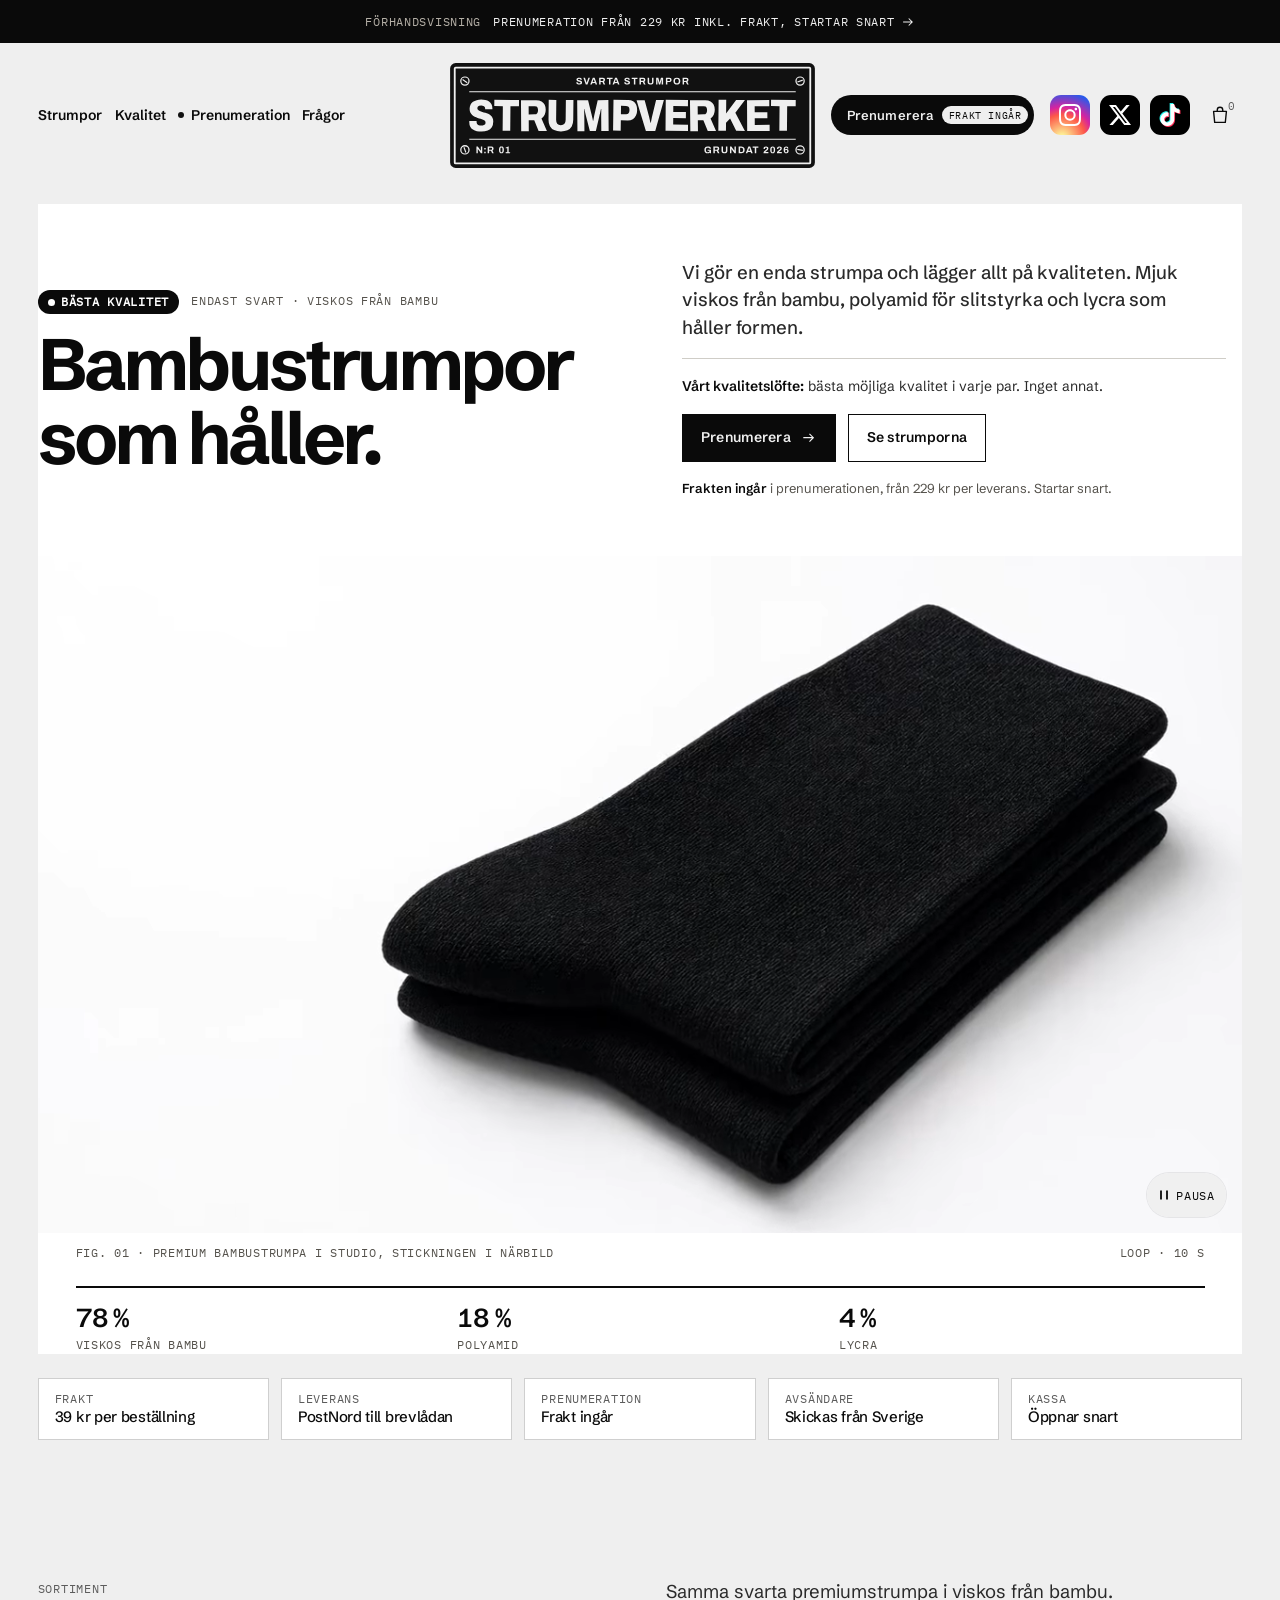
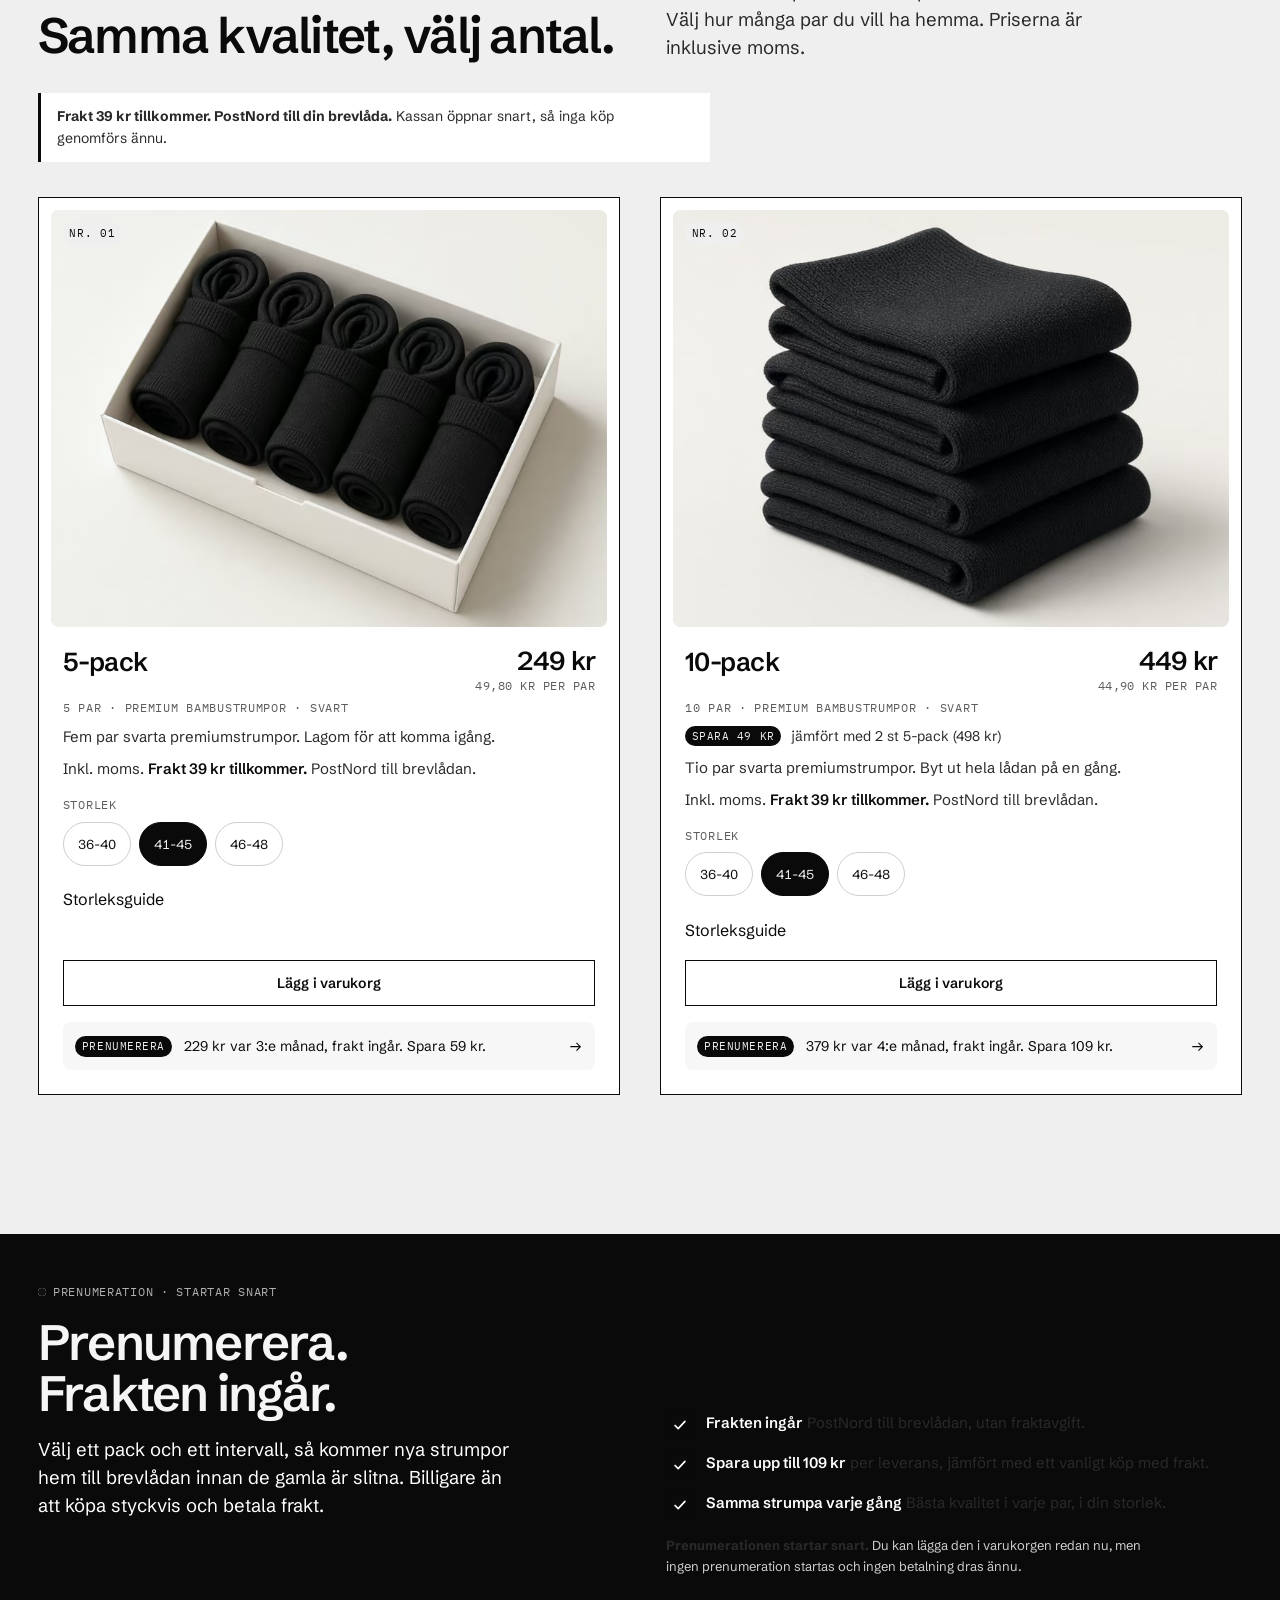
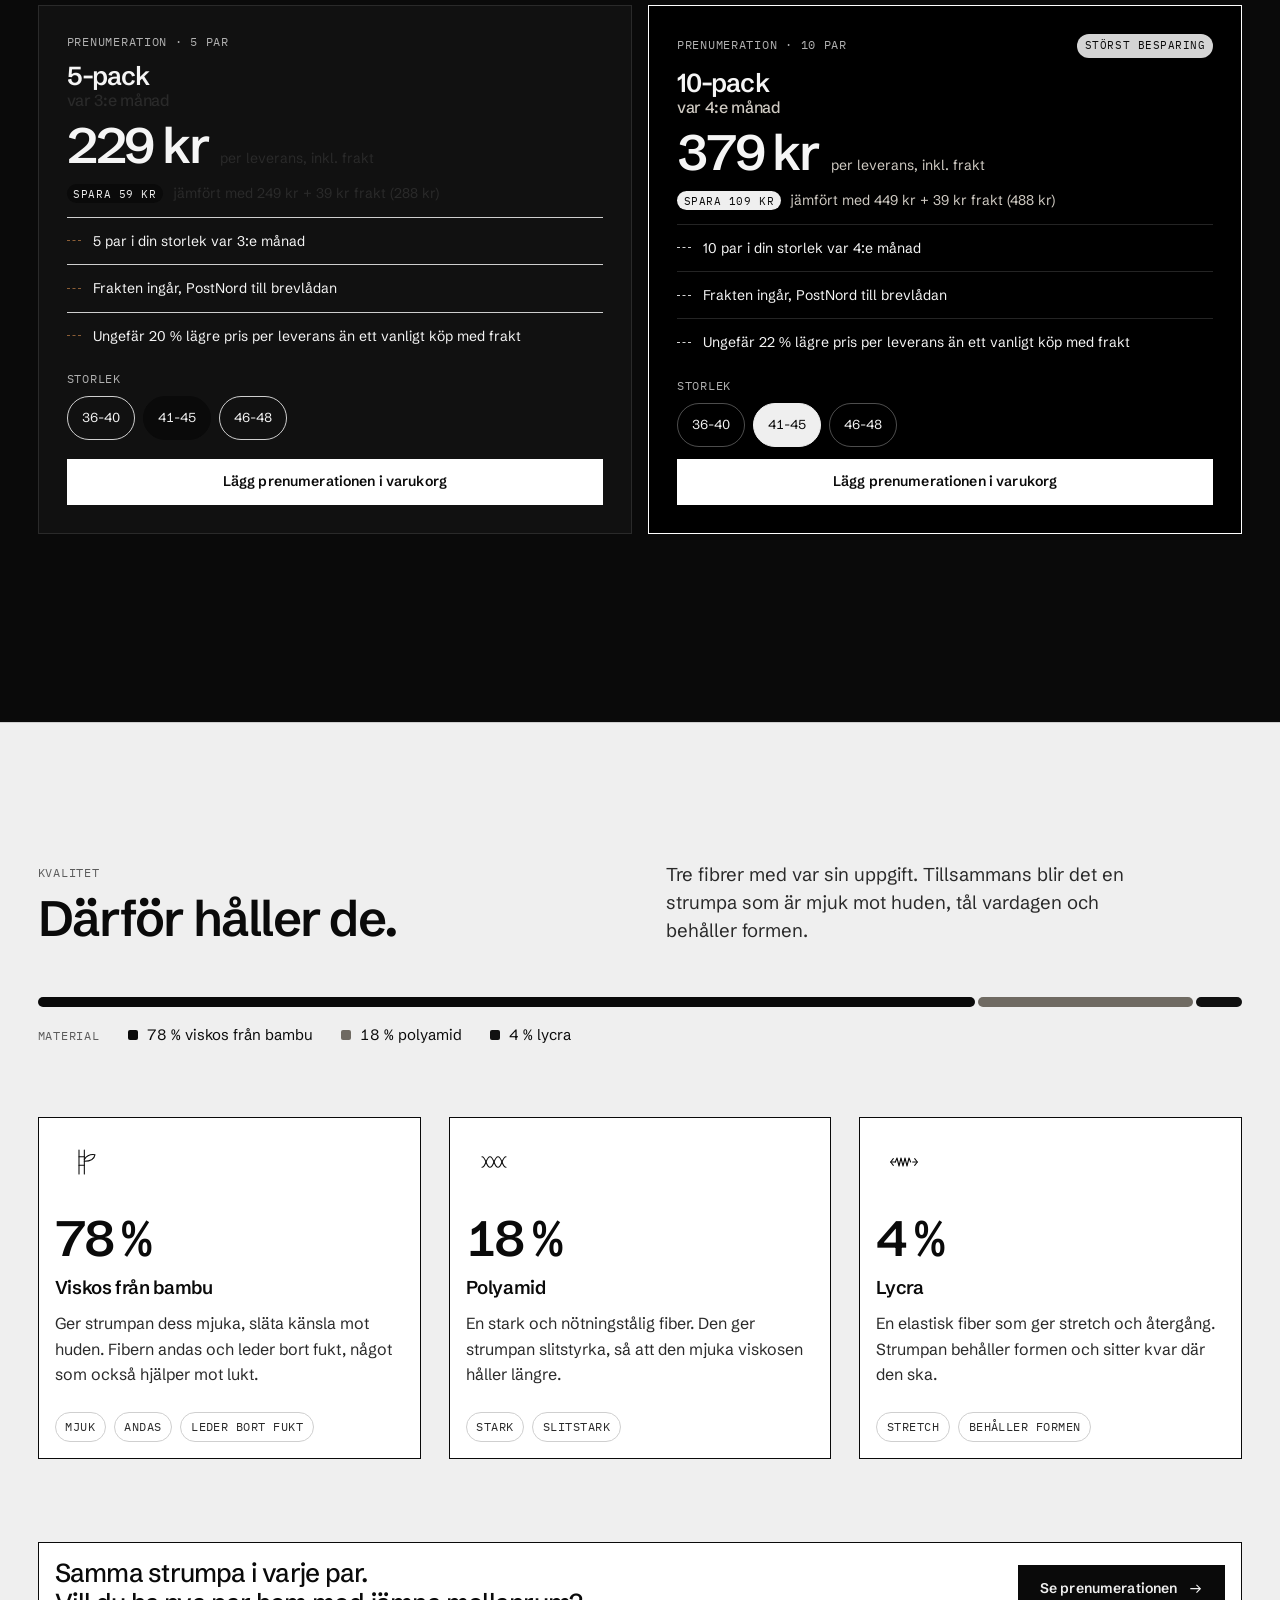
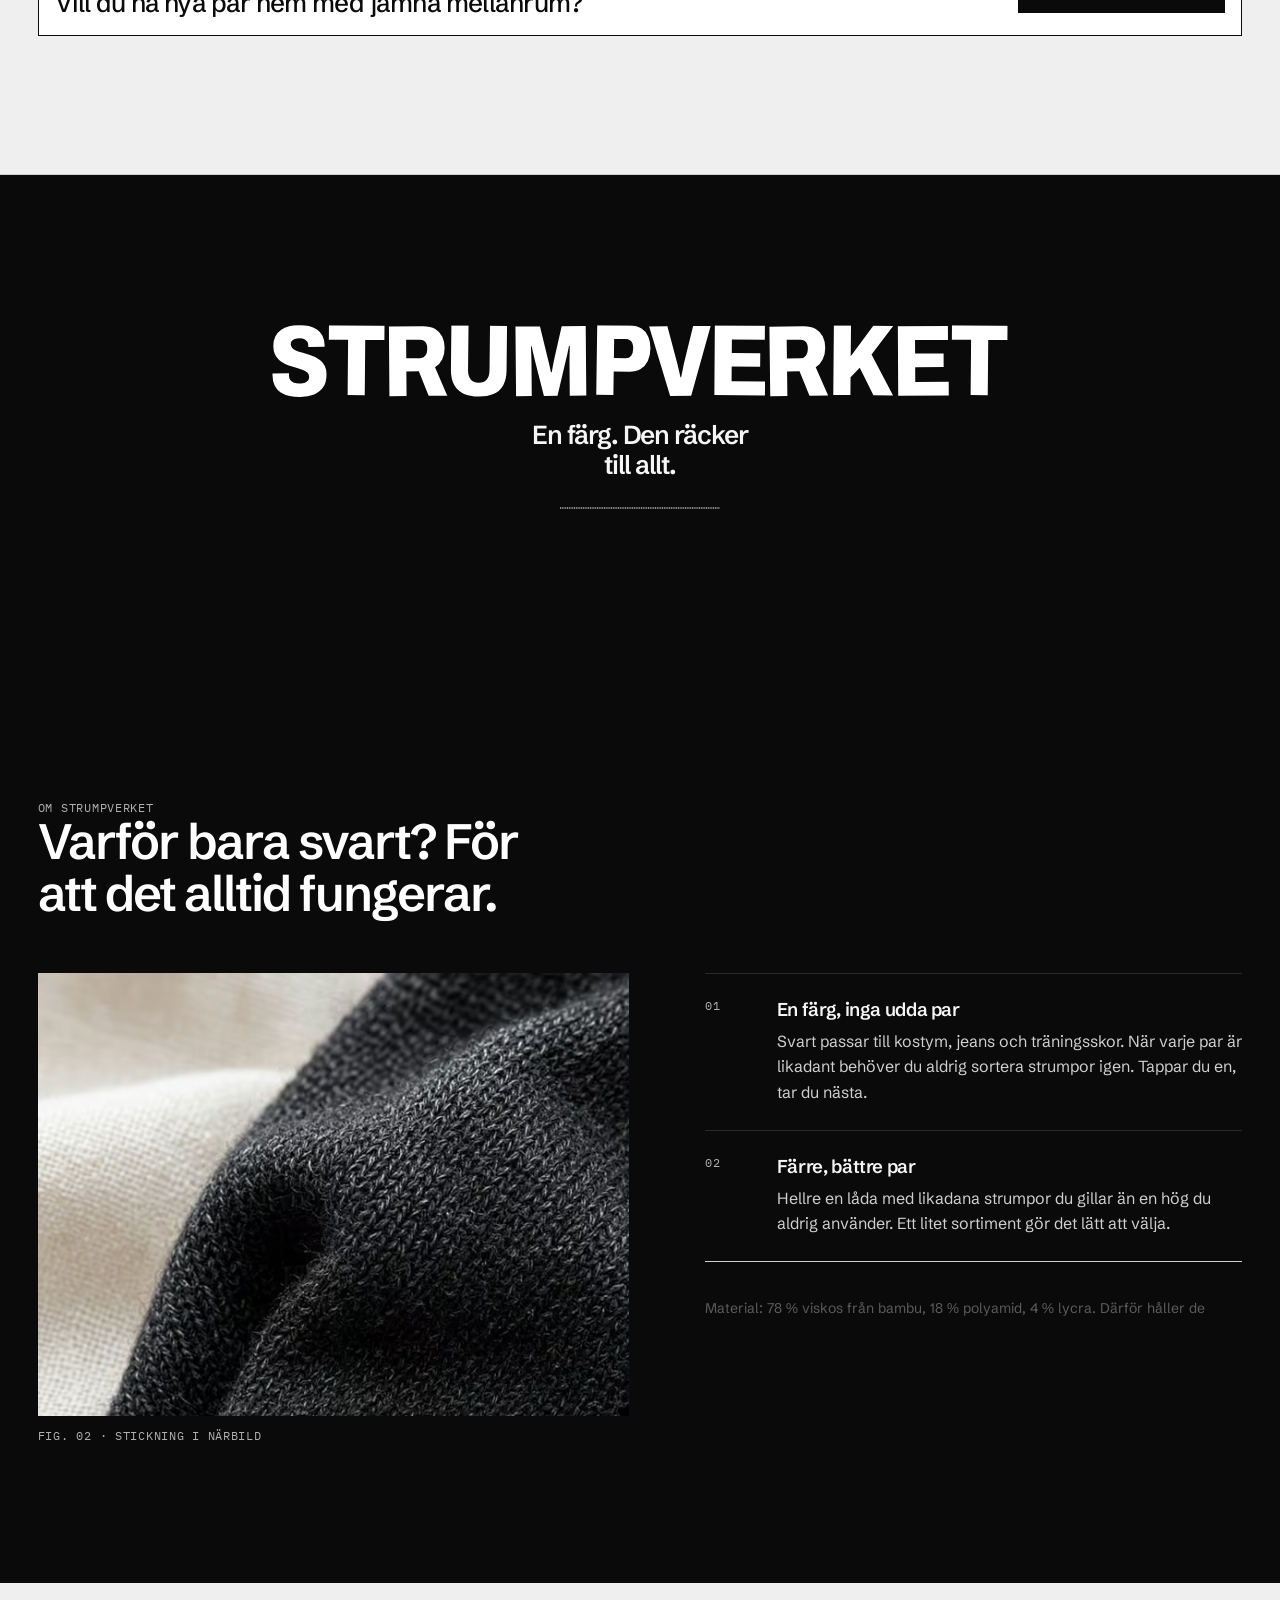
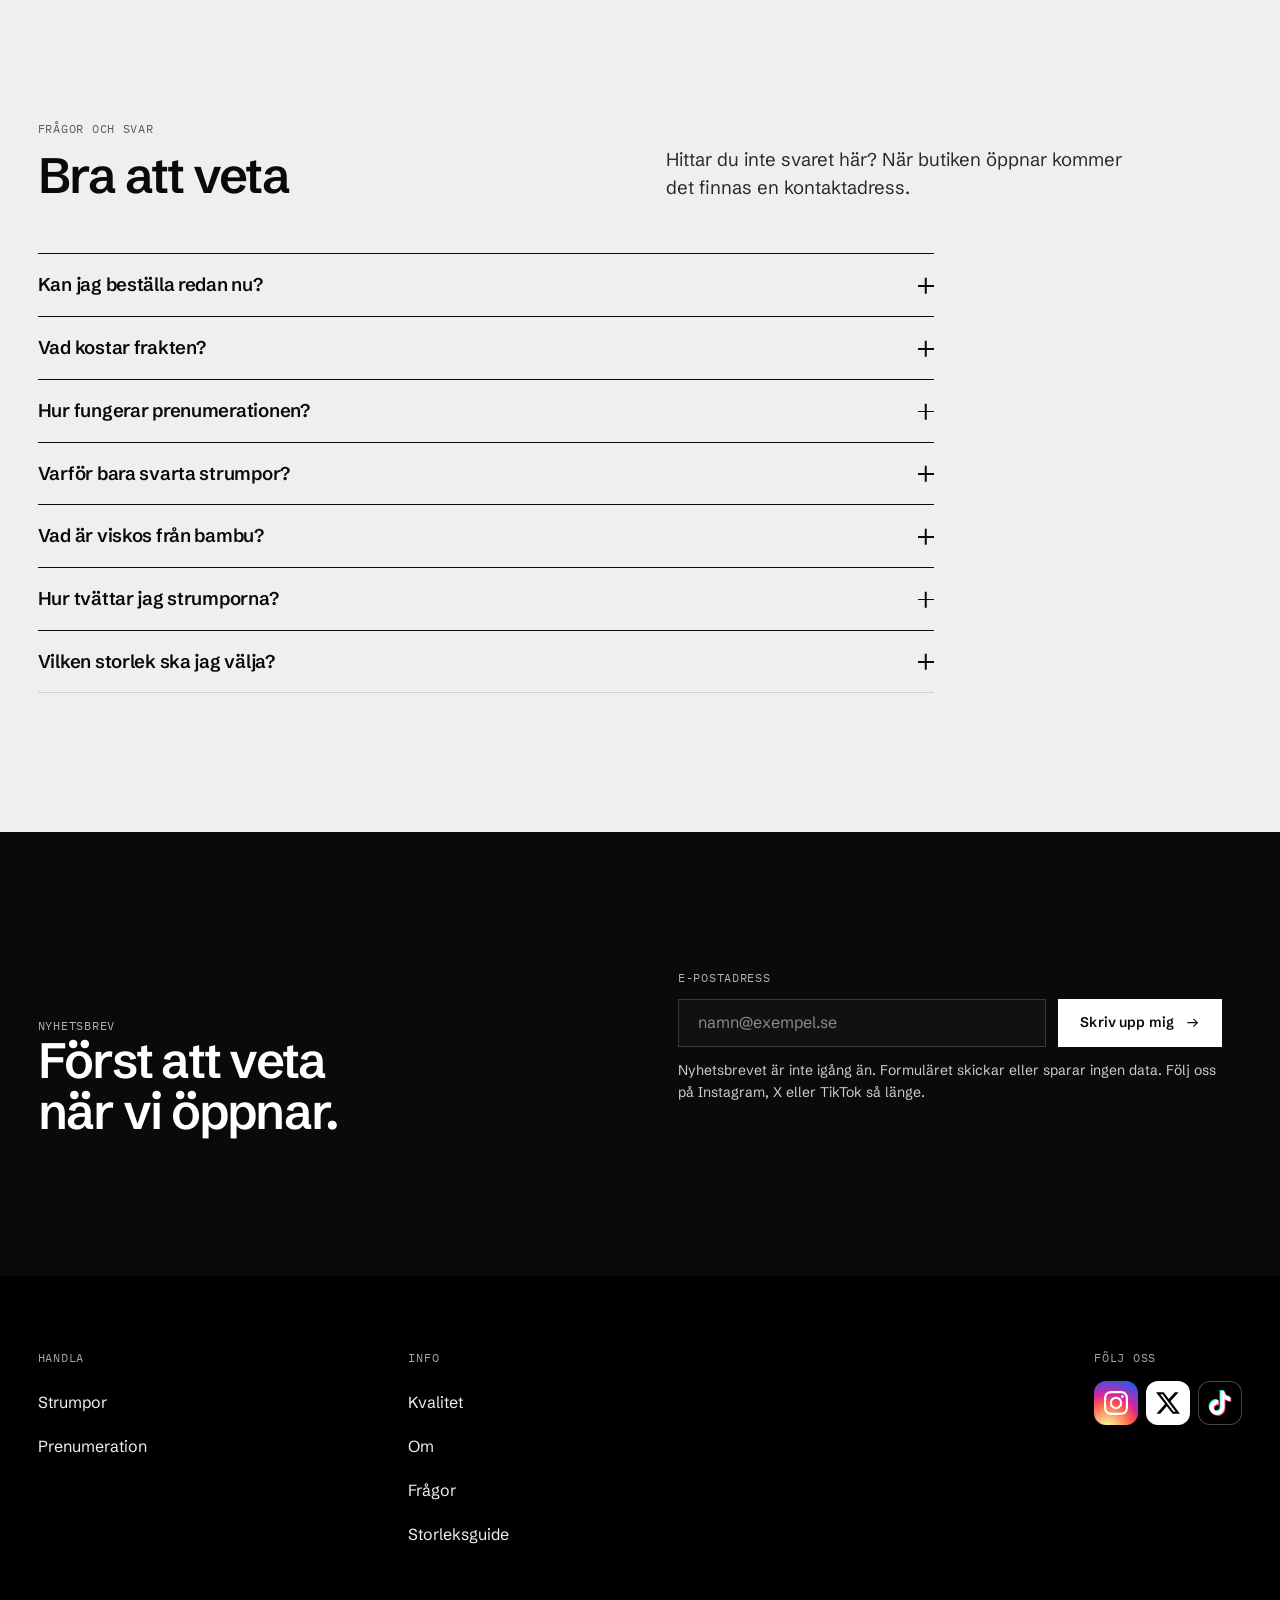
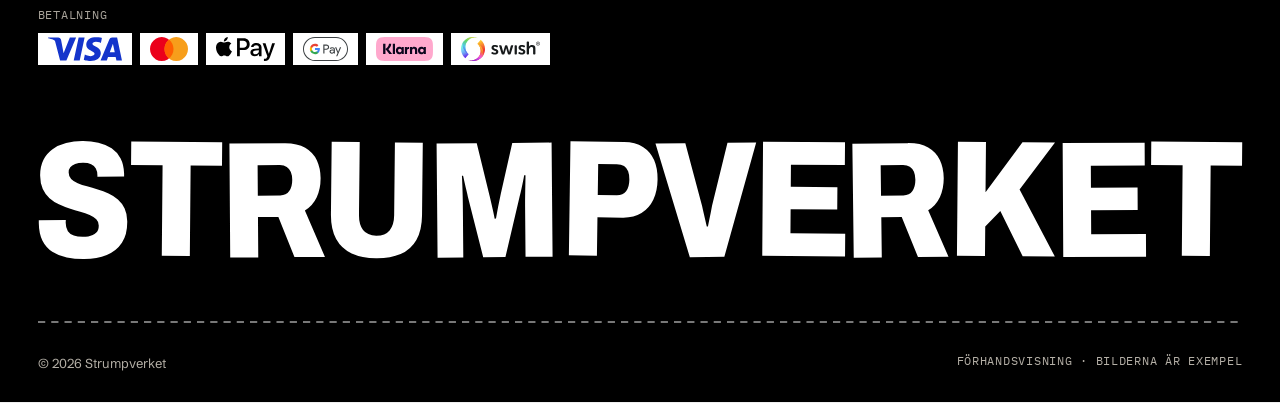
==== commit ddb4708c: "Design preview: kontrast (Kontrastblock)\n\nKontrastblock: ljusgrå bas, svarta block och starkare rö" ====
--- a/index.html
+++ b/index.html
@@ -14,7 +14,7 @@
 <link rel="icon" href="favicon-16.png" type="image/png" sizes="16x16">
 <link rel="apple-touch-icon" href="apple-touch-icon.png" sizes="180x180">
 <link rel="manifest" href="site.webmanifest">
-<meta name="theme-color" content="#0d0d0e">
+<meta name="theme-color" content="#efefef">
 <meta property="og:type" content="website">
 <meta property="og:locale" content="sv_SE">
 <meta property="og:site_name" content="Strumpverket">
@@ -32,7 +32,7 @@
 <meta name="twitter:image:alt" content="Strumpverkets logotyp, en svart skylt med texten STRUMPVERKET, bredvid rubriken Svarta strumpor. Inget annat.">
 <link rel="preload" href="assets/fonts/schibsted-grotesk-var.woff2" as="font" type="font/woff2" crossorigin>
 <link rel="preload" as="image" type="image/avif" imagesrcset="assets/img/hero-640.avif 640w, assets/img/hero-1280.avif 1280w" imagesizes="(min-width: 86rem) 80rem, 90vw" fetchpriority="high">
-<style> @font-face{font-family: "Schibsted Grotesk";src: url("assets/fonts/schibsted-grotesk-var.woff2") format("woff2");font-weight: 400 800;font-style: normal;font-display: swap}@font-face{font-family: "Plex Mono";src: url("assets/fonts/ibm-plex-mono-400.woff2") format("woff2");font-weight: 400;font-style: normal;font-display: swap}@font-face{font-family: "Grotesk Fallback";src: local("Arial"),local("Helvetica"),local("Liberation Sans");size-adjust: 101%;ascent-override: 96%;descent-override: 26%}:root{--paper: #fbfbfa;--paper-2: #f2f1ee;--paper-3: #e9e6e0;--white: #ffffff;--ink: #111111;--ink-2: #3f3c37;--muted: #625e57;--line: #d8d3cb;--bronze: #8c5e36;--bronze-dark: #b8845a;--thread: var(--bronze);--font-sans: "Schibsted Grotesk","Grotesk Fallback",system-ui,sans-serif;--font-mono: "Plex Mono",ui-monospace,"SFMono-Regular",Menlo,monospace;--step--1: 0.75rem;--step-0: 1rem;--step-1: clamp(1.0625rem,1rem + 0.2vw,1.1875rem);--step-2: clamp(1.375rem,1.15rem + 0.6vw,1.625rem);--step-3: clamp(2rem,1.3rem + 2.25vw,3.25rem);--step-4: clamp(2.5rem,1.1rem + 4.3vw,5.25rem);--s-1: 0.25rem;--s-2: 0.5rem;--s-3: 0.75rem;--s-4: 1rem;--s-5: 1.5rem;--s-6: 2rem;--s-7: 3rem;--s-8: 4rem;--s-9: 6rem;--section: clamp(4rem,2rem + 8.3vw,8.75rem);--gutter: clamp(1.25rem,0.6rem + 2.2vw,2.5rem);--max: 86rem;--radius: 14px;--radius-lg: clamp(18px,1rem + 1vw,28px);--shadow-1: 0 1px 2px rgb(17 17 17 / 0.04),0 4px 14px -6px rgb(17 17 17 / 0.08);--shadow-2: 0 2px 4px rgb(17 17 17 / 0.04),0 18px 40px -18px rgb(17 17 17 / 0.22);--ease-out: cubic-bezier(0.22,1,0.36,1);--ease-in-out: cubic-bezier(0.65,0,0.35,1);--header-h: 4rem;--masthead-h: 9rem;color-scheme: light}@media (min-width: 64rem){:root{--s-6: 1.75rem;--s-7: 2.5rem;--s-8: 3.25rem;--s-9: 4.75rem}}*,*::before,*::after{box-sizing: border-box}html{-webkit-text-size-adjust: 100%;text-size-adjust: 100%;scroll-padding-top: calc(var(--header-h) + 1rem)}@media (prefers-reduced-motion: no-preference){html{scroll-behavior: smooth}}body{margin: 0;background: var(--paper);color: var(--ink);font-family: var(--font-sans);font-size: var(--step-0);line-height: 1.6;font-weight: 400;-webkit-font-smoothing: antialiased;font-kerning: normal}img,video,svg{display: block;max-width: 100%}[hidden]{display: none !important}img,video{height: auto}button,input{font: inherit;color: inherit}a{color: inherit}h1,h2,h3{margin: 0;font-weight: 600;line-height: 1.04;letter-spacing: -0.035em;text-wrap: balance}p{margin: 0;text-wrap: pretty}ul,ol{margin: 0;padding: 0;list-style: none}:focus-visible{outline: 2px solid var(--ink);outline-offset: 3px;border-radius: 2px}.skip-link{position: absolute;left: var(--gutter);top: -100px;z-index: 100;background: var(--ink);color: var(--paper);padding: var(--s-3) var(--s-4);text-decoration: none}.skip-link:focus{top: var(--s-3)}.visually-hidden{position: absolute !important;width: 1px;height: 1px;overflow: hidden;clip-path: inset(50%);white-space: nowrap}.wrap{width: 100%;max-width: var(--max);margin-inline: auto;padding-inline: var(--gutter)}.label{font-family: var(--font-mono);font-size: var(--step--1);letter-spacing: 0.06em;text-transform: uppercase;color: var(--muted);line-height: 1.4}.site-header{position: sticky;top: 0;z-index: 20;background: color-mix(in srgb,var(--paper) 88%,transparent);backdrop-filter: saturate(1.2) blur(10px);-webkit-backdrop-filter: saturate(1.2) blur(10px);border-bottom: 1px solid transparent;transition: border-color 0.3s}.site-header.is-scrolled{border-bottom-color: var(--line)}.site-header>.wrap{height: var(--header-h);display: grid;grid-template-columns: 1fr auto 1fr;align-items: center;gap: var(--s-4)}.nav{display: none}.nav ul{display: flex;flex-wrap: wrap;gap: clamp(0.65rem,-0.8rem + 2vw,var(--s-6))}.nav a{text-decoration: none;font-size: 0.9375rem;white-space: nowrap}@media (min-width: 52rem) and (max-width: 71.99rem){.nav a{font-size: 0.875rem}.nav ul{gap: 0.7rem}}@media (min-width: 52rem) and (max-width: 59.99rem){.nav ul{gap: 0.5rem}.nav a{font-size: 0.8125rem}}.header-left{display: flex;align-items: center}.header-right{display: flex;justify-content: flex-end;align-items: center;gap: var(--s-2)}@media (min-width: 52rem){.nav{display: block}.icon-btn.menu-toggle{display: none}}.u-link{position: relative;text-decoration: none;padding-bottom: 2px}.u-link::after{content: "";position: absolute;left: 0;right: 0;bottom: 0;height: 1px;background: currentColor;transform: scaleX(0);transform-origin: right center;transition: transform 0.45s var(--ease-out)}.u-link:hover::after,.u-link:focus-visible::after{transform: scaleX(1);transform-origin: left center}.u-link.hit{display: inline-flex;align-items: center;min-height: 44px;padding-bottom: 0}.u-link.hit::after{bottom: auto;top: calc(50% + 0.62em)}.u-link.hit-slop::before{content: "";position: absolute;left: -0.2em;right: -0.2em;top: 50%;height: 44px;transform: translateY(-50%)}.wordmark{display: block;position: relative;text-decoration: none;color: var(--ink);padding: 8px;margin: -8px}.wordmark img{display: block;max-width: none;height: auto}.wordmark .wordmark__plate{display: none;width: clamp(330px,250px + 9vw,380px)}.wordmark__plain{width: 196px}@media (min-width: 40rem){.wordmark__plain{width: 224px}}@media (min-width: 64rem){.site-header{top: calc(var(--header-h) - var(--masthead-h))}.site-header>.wrap{position: relative;height: var(--masthead-h)}.wordmark{position: static}.wordmark .wordmark__plate{display: block;transition: opacity 0.35s var(--ease-out)}.wordmark__plain{position: absolute;inset-inline: 0;bottom: calc((var(--header-h) - 22px) / 2);margin-inline: auto;opacity: 0;visibility: hidden;translate: 0 6px;transition: opacity 0.35s var(--ease-out),translate 0.5s var(--ease-out),visibility 0s linear 0.35s}.header-left,.header-right{transition: translate 0.5s var(--ease-out)}.site-header.is-scrolled .wordmark__plate{opacity: 0}.site-header.is-scrolled .wordmark__plain{opacity: 1;visibility: visible;translate: 0 0;transition-delay: 0s}.site-header.is-scrolled :is(.header-left,.header-right){translate: 0 calc((var(--masthead-h) - var(--header-h)) / 2)}}@media (prefers-reduced-motion: no-preference){.js .wordmark :is(.wordmark__plate,.wordmark__plain){animation: plate-in 1.1s var(--ease-out) 0.15s backwards}.wordmark .wordmark__plate{transition: opacity 0.35s var(--ease-out),translate 0.45s var(--ease-out)}.wordmark:is(:hover,:focus-visible) .wordmark__plate,.site-header.is-scrolled .wordmark:is(:hover,:focus-visible) .wordmark__plain{translate: 0 -2px}}@media (prefers-reduced-motion: reduce){.wordmark img,.header-left,.header-right{translate: none !important}}@keyframes letter-up{to{transform: translateY(0)}}@keyframes draw{to{stroke-dashoffset: 0}}@keyframes plate-in{from{clip-path: inset(0 100% 0 0)}to{clip-path: inset(0 0 0 0)}}.icon-btn{position: relative;display: inline-grid;place-items: center;width: 44px;height: 44px;border: 0;background: transparent;border-radius: 50%;cursor: pointer;transition: background-color 0.25s}.icon-btn:hover{background: var(--paper-2)}.icon-btn svg{width: 22px;height: 22px}.cart-count{position: absolute;top: 4px;right: 2px;min-width: 18px;height: 18px;padding: 0 5px;border-radius: 9px;background: var(--ink);color: var(--paper);font-family: var(--font-mono);font-size: 0.6875rem;line-height: 18px;text-align: center}.cart-count[data-count="0"]{background: transparent;color: var(--muted)}.cart-count.is-bumping{animation: bump 0.5s var(--ease-out)}@keyframes bump{0%{scale: 1}35%{scale: 1.45}100%{scale: 1}}@media (prefers-reduced-motion: reduce){.cart-count.is-bumping{animation: none}}.mobile-nav{display: none;border-top: 1px solid var(--line)}.mobile-nav.is-open{display: block}.mobile-nav ul{display: grid;padding-block: var(--s-3) var(--s-5)}.mobile-nav a{display: block;padding: var(--s-3) 0;font-size: var(--step-2);font-weight: 600;letter-spacing: -0.03em;text-decoration: none}@media (min-width: 52rem){.mobile-nav,.mobile-nav.is-open{display: none}}.btn{--btn-bg: var(--ink);--btn-fg: var(--paper);--btn-fill: var(--paper);--btn-fill-fg: var(--ink);position: relative;isolation: isolate;overflow: hidden;display: inline-flex;align-items: center;justify-content: center;gap: 0.75em;min-height: 52px;padding: 0 1.6em;border: 1px solid var(--ink);border-radius: 999px;background: var(--btn-bg);color: var(--btn-fg);font-size: 0.9375rem;font-weight: 500;letter-spacing: 0.01em;text-decoration: none;cursor: pointer;transition: color 0.45s var(--ease-out),translate 0.4s var(--ease-out),scale 0.25s var(--ease-out),box-shadow 0.45s var(--ease-out)}.btn:hover{box-shadow: 0 10px 24px -14px rgb(17 17 17 / 0.45)}.btn:active{scale: 0.97;transition-duration: 0.45s,0.4s,0.1s,0.45s}.btn::before{content: "";position: absolute;inset: 0;z-index: -1;background: var(--btn-fill);transform: scaleX(0);transform-origin: right center;transition: transform 0.55s var(--ease-out)}.btn:hover,.btn:focus-visible{color: var(--btn-fill-fg)}.btn:hover::before,.btn:focus-visible::before{transform: scaleX(1);transform-origin: left center}.btn__arrow{width: 1.1em;height: 1.1em;transition: transform 0.45s var(--ease-out)}.btn:hover .btn__arrow,.btn:focus-visible .btn__arrow{transform: translateX(4px)}.btn--ghost{--btn-bg: transparent;--btn-fg: var(--ink);--btn-fill: var(--ink);--btn-fill-fg: var(--paper)}.btn--block{width: 100%}@media (prefers-reduced-motion: reduce){.btn,.btn::before,.btn__arrow{transition-duration: 0.01s}.btn:active{scale: 1}}.add-btn{--btn-bg: transparent;--btn-fg: var(--ink);--btn-fill: var(--ink);--btn-fill-fg: var(--paper);width: 100%;min-height: 48px}.add-btn::before{transform: scaleY(0);transform-origin: bottom}.add-btn:hover::before,.add-btn:focus-visible::before{transform: scaleY(1);transform-origin: bottom}.add-btn__label,.add-btn__done{display: inline-flex;align-items: center;gap: 0.6em;transition: translate 0.45s var(--ease-out),opacity 0.3s}.add-btn__done{position: absolute;inset: 0;justify-content: center;translate: 0 110%;opacity: 0}.add-btn.is-added{color: var(--paper)}.add-btn.is-added::before{transform: scaleY(1)}.add-btn.is-added .add-btn__label{translate: 0 -110%;opacity: 0}.add-btn.is-added .add-btn__done{translate: 0 0;opacity: 1}.add-btn__done path{stroke-dasharray: 24;stroke-dashoffset: 24}.add-btn.is-added .add-btn__done path{animation: draw 0.5s var(--ease-out) 0.15s forwards}@media (prefers-reduced-motion: reduce){.add-btn__label,.add-btn__done{transition: none}.add-btn.is-added .add-btn__done path{animation: none;stroke-dashoffset: 0}}.hero{padding-top: clamp(2.5rem,1rem + 6vw,6rem)}.hero__top{display: grid;gap: var(--s-6);align-items: end}.hero h1{font-size: var(--step-4);font-weight: 600;letter-spacing: -0.05em;line-height: 0.95}.hero h1 .line{display: block;overflow: hidden;padding-bottom: 0.06em}.hero h1 .line>span{display: inline-block}.hero__head{display: grid;gap: var(--s-5)}.hero__aside{display: grid;gap: var(--s-5);max-width: 31rem}.hero__lede{font-size: var(--step-1);color: var(--ink-2);line-height: 1.5}.hero__promise{padding-top: var(--s-4);border-top: 1px solid var(--line);color: var(--ink-2);font-size: 0.9375rem}.hero__promise strong{color: var(--ink);font-weight: 600}.hero__spec{display: grid;grid-template-columns: repeat(3,minmax(0,1fr));gap: var(--s-4);margin: clamp(2.5rem,1.5rem + 3vw,4rem) 0 0;padding-top: var(--s-4);border-top: 1px solid var(--ink)}.hero__spec div{display: flex;flex-direction: column-reverse;justify-content: flex-end;gap: var(--s-1)}.hero__spec dt{font-family: var(--font-mono);font-size: 0.75rem;letter-spacing: 0.06em;text-transform: uppercase;color: var(--muted);line-height: 1.4}.hero__spec dd{margin: 0;font-size: var(--step-2);font-weight: 600;letter-spacing: -0.03em;line-height: 1.1;font-variant-numeric: tabular-nums}.hero__cta{display: flex;flex-wrap: wrap;align-items: center;gap: var(--s-5)}.hero__media{margin: clamp(1.5rem,1rem + 2vw,2.5rem) 0 0}.hero__frame{position: relative;overflow: hidden;background: var(--paper-3);aspect-ratio: 4 / 5;border-radius: 2px}.hero__frame video,.hero__frame picture,.hero__frame img{position: absolute;inset: 0;width: 100%;height: 100%;object-fit: cover;object-position: 62% 50%}.hero__frame video{opacity: 0;transition: opacity 0.8s}.hero__frame video.is-playing{opacity: 1}.media-toggle{position: absolute;right: var(--s-4);bottom: var(--s-4);z-index: 2;display: inline-flex;align-items: center;gap: 0.5em;min-height: 44px;padding: 0 0.95em;border: 0;border-radius: 999px;cursor: pointer;background: color-mix(in srgb,var(--paper) 86%,transparent);color: var(--ink);font-family: var(--font-mono);font-size: 0.75rem;letter-spacing: 0.06em;text-transform: uppercase;backdrop-filter: blur(6px);-webkit-backdrop-filter: blur(6px)}.media-toggle svg{width: 12px;height: 12px}.media-toggle[hidden]{display: none}.hero__caption{display: flex;flex-wrap: wrap;justify-content: space-between;gap: var(--s-4);padding-top: var(--s-3)}@media (min-width: 40rem){.hero__frame{aspect-ratio: 16 / 9}}@media (min-width: 60rem){.hero__top{grid-template-columns: 1.45fr 1fr;gap: var(--s-8)}.hero__aside{padding-bottom: 0.6rem}}@media (prefers-reduced-motion: no-preference){.js .hero h1 .line>span{transform: translateY(105%);animation: letter-up 1.1s var(--ease-out) forwards}.js .hero h1 .line:nth-child(2)>span{animation-delay: 0.12s}.js .hero__eyebrow{opacity: 0;animation: fade-up 0.9s var(--ease-out) 0.1s forwards}.js .hero__spec{opacity: 0;animation: fade-up 1s var(--ease-out) 0.5s forwards}.js .hero__aside{opacity: 0;animation: fade-up 1s var(--ease-out) 0.35s forwards}}@keyframes fade-up{from{opacity: 0;transform: translateY(16px)}to{opacity: 1;transform: none}}.section{padding-block: var(--section)}.section-head{display: grid;gap: var(--s-5);margin-bottom: clamp(3rem,1.75rem + 3.5vw,5.5rem)}.section-head .label{margin-bottom: var(--s-3)}.section-head h2{font-size: var(--step-3)}.section-head>p{color: var(--ink-2);max-width: 34rem;font-size: var(--step-1);line-height: 1.5}@media (min-width: 60rem){.section-head{grid-template-columns: 1fr 1fr;align-items: end;gap: var(--s-8)}}.stitch-divider{width: 100%;height: 6px;color: var(--thread)}.stitch-divider line{stroke: currentColor;stroke-width: 1.5;stroke-dasharray: 6 5}@media (prefers-reduced-motion: no-preference){.js .stitch-divider line{clip-path: inset(0 100% 0 0);transition: clip-path 1.6s var(--ease-in-out)}.js .stitch-divider.is-in line{clip-path: inset(0 0 0 0)}}.products{display: grid;gap: var(--s-6) var(--s-3);grid-template-columns: repeat(2,minmax(0,1fr));align-items: stretch}@media (min-width: 60rem){.products{gap: var(--s-7) var(--s-5)}}@media (min-width: 72rem){.products{grid-template-columns: repeat(4,minmax(0,1fr))}}.product-card{display: flex;flex-direction: column;gap: var(--s-3);min-width: 0;height: 100%}.product{display: flex;flex-direction: column;flex: 1;min-width: 0}.product__media-link{display: block;color: inherit;text-decoration: none}.product__media-link:focus-visible{outline-offset: 2px}.product__media{position: relative;overflow: hidden;background: #eeebe6;aspect-ratio: 3 / 4}.product__media img{width: 100%;height: 100%;object-fit: cover;transition: scale 1.2s var(--ease-out)}.product-card:hover .product__media img,.product-card:focus-within .product__media img{scale: 1.035}@media (prefers-reduced-motion: reduce){.product-card:hover .product__media img,.product-card:focus-within .product__media img{scale: 1}}@media (max-width: 39.99rem){.product__media{aspect-ratio: 1 / 1}.product__row{flex-direction: column;align-items: flex-start;gap: 0.15rem}.product__name{font-size: 1.125rem}.product__price{align-items: flex-start;text-align: left;font-size: 1rem}.product__desc{font-size: 0.875rem;line-height: 1.45}.product__meta{flex-wrap: wrap}.product-card .add-btn{font-size: 0.8125rem;padding-inline: 0.4em}.product-card .sizes__opts{gap: 0.35rem}.product-card .chip{flex: 1 1 2.5rem}.product-card .chip span{width: 100%;min-width: 0;padding-inline: 0.2em;font-size: 0.75rem}}.product__tag{position: absolute;left: var(--s-3);top: var(--s-3);font-family: var(--font-mono);font-size: 0.6875rem;letter-spacing: 0.06em;text-transform: uppercase;background: var(--paper);color: var(--ink);padding: 0.3em 0.6em}.product__placard{display: flex;flex-direction: column;gap: var(--s-2);flex: 1;padding-top: var(--s-1);border-top: 1px solid var(--ink)}.product__placard .add-btn{margin-top: auto}.product__row{display: flex;justify-content: space-between;align-items: flex-start;gap: var(--s-3);padding-top: var(--s-3)}.product__name{flex: 1;min-width: 0;font-size: var(--step-1);font-weight: 600;letter-spacing: -0.02em;line-height: 1.2}.product__price{flex: none;display: flex;flex-direction: column;align-items: flex-end;gap: 0.1rem;font-size: var(--step-1);font-weight: 500;font-variant-numeric: tabular-nums;line-height: 1.15;text-align: right}.price-was{color: var(--muted);font-weight: 400;font-size: 0.8125rem;text-decoration: line-through;letter-spacing: 0}.price-now{font-weight: 500}.save-line{display: flex;flex-wrap: wrap}.save-badge{display: inline-block;padding: 0.28em 0.6em 0.22em;border-radius: 999px;background: var(--ink);color: var(--paper);font-family: var(--font-mono);font-size: 0.6875rem;font-weight: 400;letter-spacing: 0.05em;text-transform: uppercase;line-height: 1.3;white-space: nowrap}.size-extra{display: flex}.callout{padding: var(--s-3) var(--s-4);background: var(--paper-2);border-left: 3px solid var(--bronze);color: var(--ink-2);font-size: 0.9375rem}.section-head + .callout{margin-top: calc(-1 * clamp(1.25rem,0.8rem + 1.5vw,2.5rem));margin-bottom: clamp(1.75rem,1rem + 2vw,2.75rem);max-width: 42rem}.product__desc{color: var(--ink-2);font-size: 0.9375rem}.product__meta{display: flex;justify-content: space-between;gap: var(--s-3)}.sizes{border: 0;padding: 0;margin: var(--s-2) 0 var(--s-1);min-width: 0}.sizes legend{padding: 0;margin-bottom: var(--s-2)}.sizes__opts{display: flex;flex-wrap: wrap;gap: var(--s-2)}.chip{position: relative}.chip input{position: absolute;opacity: 0;inset: 0;margin: 0;cursor: pointer}.chip span{display: inline-grid;place-items: center;min-width: 4.25rem;min-height: 44px;padding: 0 0.8em;border: 1px solid var(--line);border-radius: 999px;font-size: 0.875rem;font-variant-numeric: tabular-nums;transition: border-color 0.2s,background-color 0.2s,color 0.2s}.chip input:hover + span{border-color: var(--ink)}.chip input:checked + span{background: var(--ink);border-color: var(--ink);color: var(--paper)}.chip input:focus-visible + span{outline: 2px solid var(--ink);outline-offset: 2px}.why{display: grid;gap: var(--s-8)}.why__statement{font-size: var(--step-3);font-weight: 600;letter-spacing: -0.04em;line-height: 1.05;max-width: 22ch;text-wrap: balance}.why__grid{display: grid;gap: var(--s-7)}.why__media figure{margin: 0}.why__media .frame{overflow: hidden;background: var(--paper-3);aspect-ratio: 4 / 3}.why__media img{width: 100%;height: 100%;object-fit: cover}.why__media figcaption{padding-top: var(--s-3)}.points{display: grid;gap: 0;counter-reset: pt}.points li{display: grid;grid-template-columns: 3.5rem 1fr;gap: var(--s-4);padding: var(--s-5) 0;border-top: 1px solid var(--line)}.points li:last-child{border-bottom: 1px solid var(--line)}.points h3{font-size: var(--step-1);letter-spacing: -0.02em;margin-bottom: var(--s-2);line-height: 1.25}.points p{color: var(--ink-2)}.why__note{margin-top: var(--s-5);color: var(--muted);font-size: 0.875rem}@media (min-width: 60rem){.why__grid{grid-template-columns: 1.1fr 1fr;gap: var(--s-9);align-items: start}.why__media{position: sticky;top: calc(var(--header-h) + 2rem)}}.box{background: var(--paper-2)}.box__grid{display: grid;gap: var(--s-7);align-items: center}.box__media{overflow: hidden;background: #eeebe6;aspect-ratio: 3 / 4;max-width: 34rem}.box__media img{width: 100%;height: 100%;object-fit: cover}.box__body{display: grid;gap: var(--s-5);max-width: 34rem}.box__body h2{font-size: var(--step-3)}.box__body>p{color: var(--ink-2);font-size: var(--step-1);line-height: 1.5}.box__list li{display: flex;gap: var(--s-3);padding: var(--s-3) 0;border-top: 1px solid var(--line)}.box__list li::before{content: "";flex: none;width: 14px;margin-top: 0.75em;border-top: 1.5px dashed var(--thread)}.box__price{display: flex;align-items: center;gap: var(--s-3);flex-wrap: wrap}.box__price strong{font-size: var(--step-2);font-weight: 600;letter-spacing: -0.03em}@media (min-width: 60rem){.box__grid{grid-template-columns: 1fr 1fr;gap: var(--s-9)}}.products--duo{grid-template-columns: minmax(0,1fr);gap: var(--s-7)}@media (min-width: 40rem){.products--duo{grid-template-columns: repeat(2,minmax(0,1fr));gap: var(--s-7) var(--s-5)}}@media (min-width: 72rem){.products--duo{grid-template-columns: repeat(2,minmax(0,1fr));gap: var(--s-7) var(--s-7)}}.products--duo .product__media{aspect-ratio: 4 / 3}.products--duo .product__media img{object-position: 50% 55%}.products--duo .product__name{font-size: var(--step-2)}.products--duo .product__price .price-now{font-size: var(--step-2);font-weight: 600;letter-spacing: -0.03em}@media (max-width: 39.99rem){.products--duo .product__media{aspect-ratio: 4 / 3}.products--duo .product__row{flex-direction: row;align-items: flex-start}.products--duo .product__price{align-items: flex-end;text-align: right}.products--duo .product-card .add-btn{font-size: 0.9375rem}.products--duo .product-card .chip{flex: 1 1 4rem}.products--duo .product-card .chip span{font-size: 0.875rem}}.price-unit{font-family: var(--font-mono);font-size: 0.75rem;font-weight: 400;letter-spacing: 0.04em;color: var(--muted);text-transform: uppercase}.save-line{align-items: center;gap: 0.35rem 0.6rem}.save-note{font-size: 0.875rem;color: var(--ink-2)}.ship-line{font-size: 0.9375rem;color: var(--ink-2)}.ship-line strong{color: var(--ink);font-weight: 600}.subs{display: grid;gap: var(--s-5)}@media (min-width: 48rem){.subs{grid-template-columns: repeat(2,minmax(0,1fr))}}.sub-card{display: flex}.sub{display: flex;flex-direction: column;gap: var(--s-4);flex: 1;padding: clamp(1.25rem,0.8rem + 2vw,2.25rem);background: var(--paper);border: 1px solid var(--line);border-top: 2px solid var(--ink)}.sub__name{font-size: var(--step-3)}.sub__name span{display: block;margin-top: 0.15em;font-size: var(--step-1);font-weight: 500;letter-spacing: -0.02em;color: var(--ink-2)}.sub__price{display: flex;flex-wrap: wrap;align-items: baseline;gap: var(--s-3)}.sub__price strong{font-size: var(--step-2);font-weight: 600;letter-spacing: -0.03em;font-variant-numeric: tabular-nums}.sub .add-btn{margin-top: auto}.sub .sizes{margin: 0}.faq{max-width: 56rem}.faq details{border-top: 1px solid var(--line)}.faq details:last-child{border-bottom: 1px solid var(--line)}.faq summary{display: flex;justify-content: space-between;align-items: center;gap: var(--s-4);padding: var(--s-5) 0;cursor: pointer;list-style: none;font-size: var(--step-1);font-weight: 500;letter-spacing: -0.015em}.faq summary::-webkit-details-marker{display: none}.faq summary .plus{position: relative;flex: none;width: 16px;height: 16px}.faq summary .plus::before,.faq summary .plus::after{content: "";position: absolute;left: 0;top: 50%;width: 100%;height: 1.5px;background: currentColor;transition: transform 0.4s var(--ease-out)}.faq summary .plus::after{transform: rotate(90deg)}.faq details[open] summary .plus::after{transform: rotate(0deg)}.faq .answer{padding: 0 0 var(--s-6);max-width: 44rem;color: var(--ink-2)}.faq details::details-content{block-size: 0;overflow-y: clip;transition: block-size 0.45s var(--ease-out),content-visibility 0.45s allow-discrete}.faq details[open]::details-content{block-size: auto}@supports (interpolate-size: allow-keywords){:root{interpolate-size: allow-keywords}}@media (prefers-reduced-motion: reduce){.faq details::details-content{transition: none}}.news{border-top: 1px solid var(--line)}.news__grid{display: grid;gap: var(--s-6)}.news h2{font-size: var(--step-3)}.news__form{display: grid;gap: var(--s-3);max-width: 34rem}.news__field{display: flex;flex-direction: column;gap: var(--s-3)}.news__field input{min-height: 52px;padding: 0 1.2em;border: 1px solid var(--ink);border-radius: 999px;background: transparent}.news__field input::placeholder{color: var(--muted);opacity: 1}.news__note{font-size: 0.875rem;color: var(--muted)}.news__status{min-height: 1.5em;font-size: 0.9375rem}@media (min-width: 40rem){.news__field{flex-direction: row}.news__field input{flex: 1}}@media (min-width: 60rem){.news__grid{grid-template-columns: 1fr 1fr;align-items: end;gap: var(--s-9)}}.site-footer{padding-top: var(--s-9);padding-bottom: var(--s-6);background: var(--ink);color: var(--paper)}.site-footer a{color: var(--paper)}.site-footer :focus-visible,.moment :focus-visible{outline-color: var(--paper)}.footer-cols{display: grid;gap: var(--s-7);grid-template-columns: repeat(2,1fr)}.footer-cols h2{font-family: var(--font-mono);font-size: var(--step--1);font-weight: 400;letter-spacing: 0.06em;text-transform: uppercase;color: #a9a49b;margin-bottom: var(--s-4)}.footer-cols ul{display: grid;gap: 0}.footer-cols a.hit{width: max-content;max-width: 100%}.footer-cols a{text-decoration: none}.footer-cols .socials{display: flex;flex-wrap: wrap;gap: var(--s-2)}.socials a{display: inline-grid;place-items: center;width: 44px;height: 44px;border-radius: 50%;border: 1px solid #45423d;transition: background-color 0.3s,color 0.3s,border-color 0.3s,translate 0.3s var(--ease-out)}.socials a:hover,.socials a:focus-visible{background: var(--paper);color: var(--ink);border-color: var(--paper);translate: 0 -2px}@media (prefers-reduced-motion: reduce){.socials a:hover,.socials a:focus-visible{translate: none}}.socials svg{width: 18px;height: 18px;fill: currentColor}.socials-col{grid-column: 1 / -1}.header-socials{display: none;align-items: center;gap: 2px;margin: 0;padding: 0;list-style: none}.header-socials a{display: inline-grid;place-items: center;width: 44px;height: 44px;border-radius: 50%;color: var(--ink);border: 1px solid transparent;transition: background-color 0.3s,border-color 0.3s,translate 0.3s var(--ease-out)}.header-socials a:hover,.header-socials a:focus-visible{background: var(--paper-2);border-color: var(--line);translate: 0 -2px}@media (prefers-reduced-motion: reduce){.header-socials a:hover,.header-socials a:focus-visible{translate: none}}.header-socials svg{width: 18px;height: 18px;fill: currentColor}@media (min-width: 64rem){.header-socials{display: flex}}.socials--light a{color: var(--ink);border-color: var(--line)}.socials--light a:hover,.socials--light a:focus-visible{background: var(--ink);color: var(--paper);border-color: var(--ink)}.mobile-socials{display: grid;gap: var(--s-3);padding-bottom: var(--s-5);border-top: 1px solid var(--line);padding-top: var(--s-4)}.mobile-socials .label{margin: 0}.pay-block{margin-top: var(--s-8)}.pay-block h2{font-family: var(--font-mono);font-size: var(--step--1);font-weight: 400;letter-spacing: 0.06em;text-transform: uppercase;color: #a9a49b;margin: 0 0 var(--s-3)}.pay-row{display: flex;flex-wrap: wrap;align-items: center;gap: 8px}.pay-badge{display: inline-flex;align-items: center;justify-content: center;box-sizing: border-box;height: 32px;padding: 4px 10px;background: #fff;border-radius: 6px}.pay-badge img{display: block;height: 24px;width: auto;max-width: none}.pay-badge--mark{padding: 0;background: transparent}.pay-badge--mark img{height: 32px}.footer-mark{margin-top: var(--s-9);container-type: inline-size}.footer-mark .mark{width: 100%;height: auto}.footer-mark .stitch-divider{margin-top: 5cqi;color: var(--bronze-dark)}.footer-base{display: flex;flex-wrap: wrap;justify-content: space-between;gap: var(--s-3);margin-top: var(--s-6);font-size: 0.8125rem;color: #b5b0a7}.footer-base .label{color: #b5b0a7}@media (min-width: 52rem){.footer-cols{grid-template-columns: 1fr 1fr 1.4fr}.socials-col{grid-column: auto;justify-self: end}}.cart{margin: 0 0 0 auto;padding: 0;border: 0;width: min(28rem,100vw);max-width: 100vw;height: 100dvh;max-height: 100dvh;background: var(--paper);color: var(--ink);transition: translate 0.5s var(--ease-out),display 0.5s allow-discrete,overlay 0.5s allow-discrete;translate: 100% 0}.cart[open]{translate: 0 0}@starting-style{.cart[open]{translate: 100% 0}}.cart::backdrop{background: rgb(18 18 17 / 0);transition: background-color 0.5s,display 0.5s allow-discrete,overlay 0.5s allow-discrete}.cart[open]::backdrop{background: rgb(18 18 17 / 0.35)}@starting-style{.cart[open]::backdrop{background: rgb(18 18 17 / 0)}}@media (prefers-reduced-motion: reduce){.cart,.cart::backdrop{transition: none}}.cart__inner{display: grid;grid-template-rows: auto 1fr auto;height: 100%}.cart__head{display: flex;justify-content: space-between;align-items: center;padding: var(--s-4) var(--gutter);border-bottom: 1px solid var(--line)}.cart__head h2{font-size: var(--step-1);letter-spacing: -0.02em}.cart__items{overflow-y: auto;padding: 0 var(--gutter)}.cart__empty{padding: var(--s-7) 0;color: var(--ink-2)}.cart-item{display: grid;grid-template-columns: 4.5rem 1fr auto;gap: var(--s-4);padding: var(--s-5) 0;border-bottom: 1px solid var(--line);align-items: start}.cart-item img{width: 4.5rem;height: 6rem;object-fit: cover;background: #eeebe6}.cart-item__name{font-weight: 600;line-height: 1.3}.cart-item__price{font-variant-numeric: tabular-nums;white-space: nowrap}.qty{display: inline-flex;align-items: center;margin-top: var(--s-3);border: 1px solid var(--line);border-radius: 999px}.qty button{width: 44px;height: 44px;border: 0;background: none;cursor: pointer;border-radius: 50%}.qty button:hover{background: var(--paper-2)}.qty output{min-width: 1.75rem;text-align: center;font-variant-numeric: tabular-nums}.remove{margin-top: var(--s-3);border: 0;background: none;padding: 0;cursor: pointer;color: var(--muted);font-size: 0.875rem}.cart__foot{padding: var(--s-5) var(--gutter) var(--s-6);border-top: 1px solid var(--line);display: grid;gap: var(--s-4)}.cart__lines{margin: 0;display: grid;gap: var(--s-1);font-size: 0.9375rem;color: var(--ink-2)}.cart__lines div{display: flex;justify-content: space-between;gap: var(--s-4)}.cart__lines dt,.cart__lines dd{margin: 0}.cart__lines dd{font-variant-numeric: tabular-nums}.cart__sum{display: flex;justify-content: space-between;font-size: var(--step-1);font-weight: 600}.cart__notice{padding: var(--s-4);background: var(--paper-2);font-size: 0.9375rem}.cart__notice[hidden]{display: none}.toast{position: fixed;left: 50%;bottom: var(--s-5);z-index: 30;translate: -50% 150%;opacity: 0;background: var(--ink);color: var(--paper);padding: 0.85em 1.3em;border-radius: 999px;font-size: 0.9375rem;transition: translate 0.5s var(--ease-out),opacity 0.3s;pointer-events: none;white-space: nowrap}.toast.is-on{translate: -50% 0;opacity: 1}@media (prefers-reduced-motion: reduce){.toast{transition: opacity 0.2s;translate: -50% 0}}@media (prefers-reduced-motion: no-preference){.js [data-reveal]{opacity: 0;transform: translateY(28px);transition: opacity 0.9s var(--ease-out),transform 1.1s var(--ease-out);transition-delay: calc(var(--d,0) * 90ms)}.js [data-reveal].is-in{opacity: 1;transform: none}}.demo-bar{background: var(--ink);color: var(--paper);text-align: center;padding: 0.5rem var(--gutter);font-family: var(--font-mono);font-size: 0.75rem;letter-spacing: 0.06em;text-transform: uppercase}.trust{border-block: 1px solid var(--line);padding-block: var(--s-5);margin-top: var(--s-5)}.trust__list{display: grid;grid-template-columns: 1fr 1fr;gap: var(--s-4) var(--s-5)}.trust__value{font-weight: 500;letter-spacing: -0.02em;line-height: 1.3}.trust__note{margin-top: var(--s-4)}@media (min-width: 60rem){.trust__list{grid-template-columns: repeat(5,minmax(0,1fr))}}@media (max-width: 23rem){.trust__list{grid-template-columns: 1fr}}.moment{background: var(--ink);color: var(--paper);padding-block: clamp(4.5rem,2.5rem + 7vw,8.5rem)}.moment__inner{display: grid;justify-items: center;text-align: center;gap: var(--s-5)}.moment__reveal{display: block;width: min(100%,46rem)}.moment__mark{width: 100%;height: auto}.moment__line{font-size: var(--step-2);font-weight: 500;letter-spacing: -0.03em;line-height: 1.15;max-width: 14ch}.moment .stitch-divider{width: min(10rem,36vw);color: var(--bronze-dark)}@media (prefers-reduced-motion: no-preference){.js .moment__reveal .moment__mark{clip-path: inset(0 100% 0 0)}.js .moment__reveal.is-in .moment__mark{clip-path: inset(0 0 0 0);transition: clip-path 1.25s var(--ease-out)}}.crumbs{display: flex;flex-wrap: wrap;align-items: center;gap: 0.35rem 0.55rem;margin-bottom: var(--s-5);color: var(--muted);font-family: var(--font-mono);font-size: var(--step--1);letter-spacing: 0.04em;text-transform: uppercase}.crumbs a{color: var(--ink)}.crumbs [aria-current="page"]{color: var(--ink)}.guide,.pdp-page{padding-top: clamp(1.5rem,0.5rem + 3vw,3.5rem);padding-bottom: var(--section)}.guide{max-width: 56rem}.guide h1,.pdp h1{font-size: var(--step-3)}.guide .lede,.pdp__lede{color: var(--ink-2);font-size: var(--step-1);margin-top: var(--s-4);max-width: 40rem}.guide h2,.pdp__block h2,.pdp__more h2{font-size: var(--step-1);letter-spacing: -0.02em;margin: var(--s-6) 0 var(--s-3)}.guide .callout{margin-top: var(--s-5)}.table-wrap{margin-top: var(--s-5);border-top: 1px solid var(--ink)}.size-table{width: 100%;border-collapse: collapse;table-layout: fixed}.size-table caption{caption-side: top;text-align: left;padding: var(--s-4) 0;font-weight: 600;letter-spacing: -0.02em}.size-table th,.size-table td{text-align: left;padding: 0.85rem 0.75rem;border-bottom: 1px solid var(--line);vertical-align: top;font-variant-numeric: tabular-nums}.size-table th:first-child,.size-table td:first-child{width: 34%}.size-table th{font-family: var(--font-mono);font-size: 0.75rem;font-weight: 400;letter-spacing: 0.04em;text-transform: uppercase;color: var(--muted)}@media (max-width: 40rem){.size-table th,.size-table td{padding: 0.7rem 0.35rem;font-size: 0.875rem}.size-table th{font-size: 0.6875rem;letter-spacing: 0.03em}}.pdp{display: grid;gap: var(--s-6)}.pdp__label{margin-bottom: var(--s-3)}.pdp__more-text{color: var(--ink-2);margin-top: var(--s-3)}.pdp__price{display: flex;flex-wrap: wrap;align-items: center;gap: var(--s-3);margin-top: var(--s-5)}.pdp__price strong{font-size: var(--step-2);font-weight: 600;letter-spacing: -0.03em}.pdp .callout{margin-top: var(--s-4)}.pdp__form{margin-top: var(--s-5);display: grid;gap: var(--s-3)}.pdp__block p{color: var(--ink-2)}.gallery{display: grid;gap: var(--s-5)}.gallery figure{margin: 0}.gallery img{width: 100%;height: auto;background: #eeebe6}.gallery figcaption{padding-top: var(--s-2)}.related{display: grid}.related a{display: flex;justify-content: space-between;align-items: center;gap: var(--s-4);min-height: 44px;padding-inline: var(--s-2);border-top: 1px solid var(--line);text-decoration: none}.related li:last-child a{border-bottom: 1px solid var(--line)}.related a:hover,.related a:focus-visible{background: var(--paper-2)}@media (min-width: 60rem){.pdp{grid-template-columns: 1.05fr 0.95fr;gap: var(--s-8) var(--s-7);align-items: start}.pdp__info{padding-top: var(--s-2)}}.quality{background: #fff;border-block: 1px solid var(--line)}.mix{margin: 0 0 clamp(3rem,2rem + 3vw,5rem)}.mix__bar{display: flex;gap: 3px;height: 14px}.mix__seg{flex: 0 0 auto;width: calc(var(--w) * 1% - 2px);border-radius: 2px;background: var(--ink);transform-origin: left center}.mix__swatch{flex: none;width: 10px;height: 10px;border-radius: 2px;background: var(--ink)}.mix__seg--2,.mix__swatch--2{background: #6f6a62}.mix__seg--3,.mix__swatch--3{background: var(--bronze)}.mix__legend{display: flex;flex-wrap: wrap;align-items: baseline;gap: var(--s-3) var(--s-6);padding-top: var(--s-4)}.mix__legend ul{display: flex;flex-wrap: wrap;gap: var(--s-2) var(--s-6)}.mix__legend li{display: inline-flex;align-items: center;gap: 0.6em;font-size: 0.9375rem;font-variant-numeric: tabular-nums}.fibers{display: grid;gap: var(--s-7)}.fiber{display: flex;flex-direction: column;gap: var(--s-3);padding-top: var(--s-5);border-top: 2px solid var(--ink)}.fiber__icon{box-sizing: content-box;width: 40px;height: 40px;padding: 16px;margin-bottom: var(--s-3);border-radius: 50%;background: var(--paper);fill: none;stroke: var(--ink);stroke-width: 1.6;stroke-linecap: round;stroke-linejoin: round}.fiber__icon path{stroke-dasharray: 1;stroke-dashoffset: 0}.fiber__pct{font-size: var(--step-3);font-weight: 600;letter-spacing: -0.045em;line-height: 1;font-variant-numeric: tabular-nums}.fiber h3{font-size: var(--step-1);letter-spacing: -0.02em;line-height: 1.25}.fiber>p:not(.fiber__pct){color: var(--ink-2);max-width: 34ch}.fiber__tags{display: flex;flex-wrap: wrap;gap: var(--s-2);margin-top: auto;padding-top: var(--s-3)}.fiber__tags li{padding: 0.35em 0.8em;border: 1px solid var(--line);border-radius: 999px;font-family: var(--font-mono);font-size: 0.75rem;letter-spacing: 0.04em;text-transform: uppercase;color: var(--ink-2)}.quality__close{display: flex;flex-wrap: wrap;justify-content: space-between;align-items: center;gap: var(--s-5);margin-top: clamp(3.5rem,2rem + 4vw,6rem);padding-top: var(--s-6);border-top: 1px solid var(--line)}.quality__line{font-size: var(--step-2);font-weight: 500;letter-spacing: -0.03em;line-height: 1.15}.quality__line span{display: block}@media (min-width: 52rem){.fibers{grid-template-columns: repeat(3,minmax(0,1fr));gap: var(--s-6)}}@media (prefers-reduced-motion: no-preference){.js .mix .mix__seg{transform: scaleX(0);transition: transform 1.3s var(--ease-out)}.js .mix .mix__seg--2{transition-delay: 0.25s}.js .mix .mix__seg--3{transition-delay: 0.45s}.js .mix.is-in .mix__seg{transform: none}.js .fiber .fiber__icon path{stroke-dashoffset: 1;transition: stroke-dashoffset 1.4s var(--ease-in-out);transition-delay: calc(var(--d,0) * 90ms + 0.2s)}.js .fiber.is-in .fiber__icon path{stroke-dashoffset: 0}.fiber__icon{transition: translate 0.5s var(--ease-out)}.fiber:hover .fiber__icon{translate: 0 -3px}}.demo-bar{padding: 0;font-size: 0.75rem}.demo-bar p{display: flex;flex-wrap: wrap;justify-content: center;align-items: center;gap: 0.25rem 0.75rem;padding: 0.35rem var(--gutter)}.demo-bar__tag{color: #b5b0a7}.demo-bar__link{display: inline-flex;align-items: center;gap: 0.5em;min-height: 32px;color: var(--paper);text-decoration: none}.demo-bar__link span{background: linear-gradient(currentColor,currentColor) 0 100% / 0 1px no-repeat;transition: background-size 0.45s var(--ease-out)}.demo-bar__link:hover span,.demo-bar__link:focus-visible span{background-size: 100% 1px}.demo-bar__link svg{width: 14px;height: 14px;transition: translate 0.45s var(--ease-out)}.demo-bar__link:hover svg,.demo-bar__link:focus-visible svg{translate: 3px 0}.demo-bar :focus-visible{outline-color: var(--paper)}.site-header>.wrap{max-width: calc(var(--max) + 10rem)}.site-header{background: color-mix(in srgb,var(--paper) 90%,transparent)}.nav a{font-size: 0.875rem;font-weight: 500}.nav__sub::before{content: "";width: 6px;height: 6px;margin-right: 0.45em;border-radius: 50%;background: var(--bronze)}.sub-cta{display: none;align-items: center;gap: 0.5rem;min-height: 40px;padding: 0 0.4rem 0 1rem;margin-right: var(--s-2);border-radius: 999px;background: var(--ink);color: var(--paper);font-size: 0.8125rem;font-weight: 600;letter-spacing: 0.01em;text-decoration: none;transition: background-color 0.3s,translate 0.4s var(--ease-out),box-shadow 0.4s var(--ease-out)}.sub-cta:hover,.sub-cta:focus-visible{background: #2a2825;translate: 0 -1px;box-shadow: 0 10px 22px -14px rgb(17 17 17 / 0.6)}.sub-cta__tag{display: inline-block;padding: 0.3em 0.65em 0.25em;border-radius: 999px;background: var(--paper);color: var(--ink);font-family: var(--font-mono);font-size: 0.625rem;font-weight: 400;letter-spacing: 0.06em;text-transform: uppercase;line-height: 1.3;white-space: nowrap}@media (min-width: 72rem){.sub-cta{display: inline-flex}}.mobile-nav a.mobile-nav__sub{display: flex;justify-content: space-between;align-items: center;gap: var(--s-3);margin-bottom: var(--s-3);padding: var(--s-3) var(--s-4);border-radius: var(--radius);background: var(--ink);color: var(--paper);font-size: var(--step-1)}@media (prefers-reduced-motion: reduce){.sub-cta:hover,.sub-cta:focus-visible{translate: none}}.btn{min-height: 48px;padding: 0 1.5em;font-size: 0.875rem;font-weight: 600}.btn--light{--btn-bg: var(--paper);--btn-fg: var(--ink);--btn-fill: var(--bronze-dark);--btn-fill-fg: var(--ink);border-color: var(--paper)}.btn--ghost-light{--btn-bg: transparent;--btn-fg: var(--paper);--btn-fill: var(--paper);--btn-fill-fg: var(--ink);border-color: rgb(255 255 255 / 0.45)}.btn--light:focus-visible,.btn--ghost-light:focus-visible{outline-color: var(--paper)}.add-btn{min-height: 46px}.hero{padding-top: clamp(0.75rem,0.25rem + 1.5vw,1.75rem)}.hero__panel{position: relative;isolation: isolate;overflow: hidden;padding: clamp(1.5rem,0.75rem + 3vw,3.5rem);border-radius: var(--radius-lg);border: 1px solid #d9d8d3;background: linear-gradient(160deg,#ececea 0%,#e6e6e3 100%);color: var(--ink);box-shadow: 0 1px 2px rgb(17 17 17 / 0.05),0 24px 48px -28px rgb(17 17 17 / 0.28)}.hero__panel .label{color: #55524c}.hero__top{gap: var(--s-5)}.hero__head{gap: var(--s-4)}.hero__eyebrow{display: flex;flex-wrap: wrap;align-items: center;gap: var(--s-2) var(--s-3)}.hero__seal{display: inline-flex;align-items: center;gap: 0.5em;padding: 0.4em 0.85em 0.35em;border-radius: 999px;background: var(--ink);color: var(--paper);font-family: var(--font-mono);font-size: 0.75rem;letter-spacing: 0.06em;text-transform: uppercase;line-height: 1.3}.hero__seal::before{content: "";width: 7px;height: 7px;border-radius: 50%;background: var(--bronze-dark)}.hero h1{letter-spacing: -0.045em}.hero__lede{color: var(--ink-2);font-size: var(--step-1)}.hero__promise{color: var(--ink-2);border-top-color: #cfcdc7;font-size: 0.875rem}.hero__promise strong{color: var(--ink)}.hero__cta{gap: var(--s-3)}.hero__cta .btn{padding-inline: 1.3em}.hero__cta .btn--ghost{border-color: var(--ink)}.hero__sub-note{font-size: 0.8125rem;color: #55524c}.hero__sub-note strong{color: var(--ink);font-weight: 600}.hero__aside{gap: var(--s-4);max-width: 34rem}.hero__media{margin: clamp(1.5rem,1rem + 2vw,2.5rem) 0 0}.hero__frame{border-radius: var(--radius);background: #f3f3f2;box-shadow: 0 0 0 1px rgb(17 17 17 / 0.06),0 22px 44px -26px rgb(17 17 17 / 0.35)}.hero__frame video,.hero__frame picture,.hero__frame img{object-position: 64% 50%}.media-toggle{background: color-mix(in srgb,var(--paper) 92%,transparent);box-shadow: 0 0 0 1px rgb(17 17 17 / 0.08)}.hero__caption{padding-top: var(--s-3)}.hero__spec{margin-top: var(--s-5);border-top-color: var(--ink)}.hero__spec dt{color: #55524c}.hero__spec dd{font-size: var(--step-2)}@media (min-width: 60rem){.hero__top{grid-template-columns: 1.1fr 1fr;gap: var(--s-7);align-items: center}}.trust{border: 0;padding-block: var(--s-5) 0;margin-top: 0}.trust__list{gap: var(--s-3)}.trust__list li{padding: var(--s-3) var(--s-4);border: 1px solid var(--line);border-radius: var(--radius);background: var(--white)}.trust__value{font-size: 0.9375rem}.section-head{margin-bottom: clamp(2rem,1.25rem + 2.5vw,3.75rem)}.section-head>p{font-size: var(--step-1);max-width: 30rem}.section-head + .callout{margin-top: calc(-1 * clamp(0.75rem,0.5rem + 1vw,1.75rem));margin-bottom: clamp(1.5rem,1rem + 1.5vw,2.25rem)}.callout{border-radius: 0 var(--radius) var(--radius) 0;font-size: 0.875rem}.products--duo .product-card{gap: 0;padding: var(--s-3);border: 1px solid var(--line);border-radius: calc(var(--radius) + 6px);background: var(--white);box-shadow: var(--shadow-1);transition: box-shadow 0.5s var(--ease-out),translate 0.5s var(--ease-out),border-color 0.3s}.products--duo .product-card:hover,.products--duo .product-card:focus-within{box-shadow: var(--shadow-2);border-color: #cbc5bb}@media (prefers-reduced-motion: no-preference){.products--duo .product-card:hover{translate: 0 -3px}}.products--duo .product__media{border-radius: var(--radius)}.product__tag{border-radius: 999px}.products--duo .product__placard{padding: var(--s-2) var(--s-3) var(--s-3);border-top: 0}.products--duo .product__name{font-size: var(--step-2)}.sub-nudge{display: grid;grid-template-columns: auto 1fr auto;align-items: center;gap: var(--s-3);min-height: 48px;margin-top: var(--s-2);padding: var(--s-2) var(--s-3);border-radius: var(--radius);background: var(--paper-2);color: var(--ink);text-decoration: none;font-size: 0.875rem;line-height: 1.35;transition: background-color 0.3s}.sub-nudge:hover,.sub-nudge:focus-visible{background: var(--paper-3)}.sub-nudge__tag{padding: 0.3em 0.65em 0.25em;border-radius: 999px;background: var(--ink);color: var(--paper);font-family: var(--font-mono);font-size: 0.6875rem;letter-spacing: 0.05em;text-transform: uppercase}.sub-nudge__arrow{display: inline-grid}.sub-nudge:hover .btn__arrow,.sub-nudge:focus-visible .btn__arrow{transform: translateX(3px)}.chip span{min-height: 44px;font-size: 0.8125rem}.box{background: transparent;padding-top: 0}.box__panel{display: grid;gap: var(--s-6);padding: clamp(1.5rem,0.75rem + 3vw,3.5rem);border-radius: var(--radius-lg);border: 1px solid var(--line);background: linear-gradient(180deg,var(--white),var(--paper-2));box-shadow: var(--shadow-1)}.box__intro{display: grid;gap: var(--s-4);align-content: start}.box__eyebrow{display: inline-flex;align-items: center;gap: 0.6em}.box__pulse{position: relative;width: 8px;height: 8px;border-radius: 50%;background: var(--bronze)}@media (prefers-reduced-motion: no-preference){.box__pulse::after{content: "";position: absolute;inset: 0;border-radius: 50%;background: var(--bronze);animation: pulse 2.4s var(--ease-out) infinite}}@keyframes pulse{0%{scale: 1;opacity: 0.6}100%{scale: 3;opacity: 0}}.box__intro h2{font-size: var(--step-3)}.box__lede{color: var(--ink-2);font-size: var(--step-1);line-height: 1.5;max-width: 30rem}.box__perks{display: grid;gap: var(--s-3);margin-top: var(--s-2)}.box__perks li{display: grid;grid-template-columns: 28px 1fr;gap: var(--s-3);align-items: start;font-size: 0.9375rem;color: var(--ink-2)}.box__perks strong{color: var(--ink);font-weight: 600}.box__perks svg{width: 28px;height: 28px;padding: 5px;border-radius: 50%;background: var(--ink);color: var(--paper)}.box__note{font-size: 0.8125rem;color: var(--muted);max-width: 30rem}.box__note strong{color: var(--ink-2)}.subs{gap: var(--s-4);align-items: stretch}.sub{gap: var(--s-3);border: 1px solid var(--line);border-top: 1px solid var(--line);border-radius: calc(var(--radius) + 4px);background: var(--white);padding: clamp(1.25rem,0.9rem + 1.2vw,1.75rem)}.sub__top{display: flex;justify-content: space-between;align-items: center;gap: var(--s-3)}.sub__flag{padding: 0.3em 0.7em 0.25em;border-radius: 999px;background: var(--bronze-dark);color: var(--ink);font-family: var(--font-mono);font-size: 0.6875rem;letter-spacing: 0.05em;text-transform: uppercase;white-space: nowrap}.sub__name{font-size: var(--step-2)}.sub__name span{font-size: var(--step-0)}.sub__price strong{font-size: var(--step-3);letter-spacing: -0.045em;line-height: 1}.sub__per{font-size: 0.875rem;color: var(--ink-2)}.sub .box__list li{font-size: 0.875rem}.sub-card--featured .sub{background: var(--ink);color: var(--paper);border-color: var(--ink);box-shadow: var(--shadow-2)}.sub-card--featured .label,.sub-card--featured .sub__per,.sub-card--featured .save-note,.sub-card--featured .sub__name span{color: #cfcac2}.sub-card--featured .box__list li{border-top-color: rgb(255 255 255 / 0.14)}.sub-card--featured .box__list li::before{border-top-color: var(--bronze-dark)}.sub-card--featured .save-badge{background: var(--paper);color: var(--ink)}.sub-card--featured .chip span{border-color: rgb(255 255 255 / 0.3)}.sub-card--featured .chip input:hover + span{border-color: var(--paper)}.sub-card--featured .chip input:checked + span{background: var(--paper);border-color: var(--paper);color: var(--ink)}.sub-card--featured .chip input:focus-visible + span,.sub-card--featured :focus-visible{outline-color: var(--paper)}.sub-card--featured .add-btn{--btn-bg: var(--paper);--btn-fg: var(--ink);--btn-fill: var(--bronze-dark);--btn-fill-fg: var(--ink);border-color: var(--paper)}.sub-card--featured .add-btn.is-added{color: var(--ink)}@media (min-width: 60rem){.box__intro{grid-template-columns: 1fr 1fr;column-gap: var(--s-8);row-gap: var(--s-4)}.box__intro>:is(.box__eyebrow,h2,.box__lede){grid-column: 1}.box__perks{grid-column: 2;grid-row: 1 / span 3;align-self: end;margin-top: 0}.box__note{grid-column: 2}}.quality{background: var(--white)}.fiber{padding: var(--s-5);border: 1px solid var(--line);border-top: 2px solid var(--ink);border-radius: 4px 4px var(--radius) var(--radius);background: var(--paper)}.fiber__icon{background: var(--white);width: 32px;height: 32px;padding: 12px}.mix__bar{height: 10px}.mix__seg{border-radius: 999px}.pdp-sub{display: grid;gap: var(--s-3);margin-top: var(--s-5);padding: var(--s-5);border-radius: calc(var(--radius) + 4px);background: var(--ink);color: var(--paper);box-shadow: var(--shadow-2)}.pdp-sub :focus-visible{outline-color: var(--paper)}.pdp-sub__head{display: flex;flex-wrap: wrap;justify-content: space-between;align-items: center;gap: var(--s-2)}.pdp-sub__label{color: #cfcac2}.pdp-sub .save-badge{background: var(--paper);color: var(--ink)}.pdp-sub__title{font-size: var(--step-1);letter-spacing: -0.02em;margin: 0}.pdp-sub__price{display: flex;flex-wrap: wrap;align-items: baseline;gap: var(--s-2)}.pdp-sub__price strong{font-size: var(--step-2);font-weight: 600;letter-spacing: -0.03em}.pdp-sub__price span,.pdp-sub__text{color: #cfcac2;font-size: 0.875rem}.pdp-sub .btn{--btn-bg: var(--paper);--btn-fg: var(--ink);--btn-fill: var(--bronze-dark);--btn-fill-fg: var(--ink);border-color: var(--paper)}.gallery img{border-radius: var(--radius)}.pdp__price strong{font-size: var(--step-3);letter-spacing: -0.045em}.faq summary{padding: var(--s-4) 0}.news__field input{min-height: 48px;background: var(--white)}.why__media .frame,.box__media{border-radius: var(--radius)}.cart-item img{border-radius: 8px}.socials,.header-socials{gap: 10px}a.soc{display: inline-grid;place-items: center;box-sizing: border-box;width: 44px;height: 44px;border: 0;border-radius: 12px;color: #fff;background: #000;text-decoration: none;transition: translate 0.3s var(--ease-out),box-shadow 0.3s var(--ease-out)}a.soc svg{display: block;width: 24px;height: 24px;fill: currentColor;filter: none}a.soc--tiktok svg{width: 26px;height: 26px}a.soc--instagram{background: radial-gradient(circle at 30% 107%,#fdf497 0%,#fdf497 5%,#fd5949 45%,#d6249f 60%,#285aeb 90%)}.header-socials a.soc{width: 40px;height: 40px;margin: 0;border-radius: 11px}.header-socials a.soc svg{width: 22px;height: 22px}.header-socials a.soc--tiktok svg{width: 24px;height: 24px}.site-footer a.soc--x{color: #000;background: #fff}.site-footer a.soc--tiktok{box-shadow: inset 0 0 0 1px #4a4740}a.soc:hover,a.soc:focus-visible{translate: 0 -2px;box-shadow: 0 8px 18px -10px rgb(17 17 17 / 0.6)}.site-footer a.soc:hover,.site-footer a.soc:focus-visible{box-shadow: 0 0 0 1px #4a4740,0 8px 18px -8px rgb(0 0 0 / 0.9)}.socials a.soc:hover,.socials a.soc:focus-visible,.header-socials a.soc:hover,.header-socials a.soc:focus-visible{color: #fff;background-color: #000;border-color: transparent}.socials a.soc--instagram:hover,.socials a.soc--instagram:focus-visible,.header-socials a.soc--instagram:hover,.header-socials a.soc--instagram:focus-visible{background: radial-gradient(circle at 30% 107%,#fdf497 0%,#fdf497 5%,#fd5949 45%,#d6249f 60%,#285aeb 90%)}.site-footer .socials a.soc--x:hover,.site-footer .socials a.soc--x:focus-visible{color: #000;background: #fff}a.soc:focus-visible{outline: 2px solid var(--ink);outline-offset: 3px}.site-footer a.soc:focus-visible{outline-color: var(--paper)}@media (prefers-reduced-motion: reduce){a.soc:hover,a.soc:focus-visible{translate: none}}@media (max-width: 59.99rem){.trust__list li:last-child:nth-child(odd){grid-column: 1 / -1}}.mobile-socials .socials{display: flex;flex-wrap: wrap;gap: var(--s-2)}:root{--paper: #0d0d0e;--paper-2: #17171a;--paper-3: #222228;--white: #1c1c21;--ink: #f3f1ec;--ink-2: #c9c4bb;--muted: #9a958c;--line: #2c2c33;--bronze: #c9a66a;--bronze-dark: #b08d57;--thread: var(--bronze);--shadow-1: 0 1px 0 rgb(255 255 255 / 0.04),0 8px 24px -12px rgb(0 0 0 / 0.7);--shadow-2: 0 1px 0 rgb(255 255 255 / 0.06),0 28px 56px -24px rgb(0 0 0 / 0.85);color-scheme: dark}body{background: var(--paper);color: var(--ink)}.site-header{background: color-mix(in srgb,var(--paper) 86%,transparent);border-bottom-color: transparent}.site-header.is-scrolled{border-bottom-color: var(--line)}.nav a,.wordmark{color: var(--ink)}.icon-btn:hover{background: var(--paper-2)}.mobile-nav{border-top-color: var(--line)}.mobile-nav a{color: var(--ink)}.demo-bar{background: #050505;color: var(--ink)}.demo-bar__tag{color: #8a8580}.demo-bar__link{color: var(--ink)}.demo-bar :focus-visible{outline-color: var(--ink)}.sub-cta{background: var(--ink);color: var(--paper)}.sub-cta:hover,.sub-cta:focus-visible{background: #ffffff;color: #0d0d0e}.sub-cta__tag{background: var(--paper);color: var(--ink)}.hero__panel{border-color: #2a2a31;background: radial-gradient(120% 80% at 80% 0%,rgb(176 141 87 / 0.12),transparent 55%),linear-gradient(160deg,#17171b 0%,#121216 100%);color: var(--ink);box-shadow: 0 0 0 1px rgb(255 255 255 / 0.04),0 30px 60px -34px rgb(0 0 0 / 0.9)}.hero__panel .label,.hero__sub-note,.hero__spec dt{color: #9e9890}.hero__lede,.hero__promise{color: var(--ink-2)}.hero__promise strong{color: var(--ink)}.hero__sub-note strong{color: var(--ink)}.hero__seal{background: var(--ink);color: var(--paper)}.hero__seal::before{background: var(--bronze)}.hero__cta .btn--ghost{--btn-bg: transparent;--btn-fg: var(--ink);--btn-fill: var(--ink);--btn-fill-fg: var(--paper);border-color: rgb(243 241 236 / 0.4)}.hero__cta .btn:not(.btn--ghost){--btn-bg: var(--ink);--btn-fg: var(--paper);--btn-fill: var(--bronze);--btn-fill-fg: #0d0d0e;border-color: var(--ink)}.hero__media{position: relative}.hero__media::before{content: "";position: absolute;inset: -8% -4% -12%;z-index: 0;pointer-events: none;background: radial-gradient(ellipse 55% 50% at 50% 48%,rgb(255 248 235 / 0.18),transparent 70%),radial-gradient(ellipse 40% 35% at 70% 30%,rgb(176 141 87 / 0.12),transparent 65%)}.hero__frame{position: relative;z-index: 1;background: #0a0a0c;border-radius: var(--radius);box-shadow: 0 0 0 1px rgb(255 255 255 / 0.08),0 30px 60px -28px rgb(0 0 0 / 0.95)}.hero__spec{border-top-color: rgb(255 255 255 / 0.18)}.media-toggle{background: color-mix(in srgb,#17171a 92%,transparent);color: var(--ink);box-shadow: 0 0 0 1px rgb(255 255 255 / 0.1)}.trust{border: 0}.trust__list li{background: var(--paper-2);border-color: var(--line);box-shadow: inset 0 1px 0 rgb(255 255 255 / 0.03)}.trust__value{color: var(--ink)}.section-head>p{color: var(--ink-2)}.callout{background: var(--paper-2);border-color: var(--bronze);color: var(--ink-2)}.products--duo .product-card,.product-card{background: var(--paper-2);border-color: var(--line);box-shadow: var(--shadow-1)}.products--duo .product-card:hover,.products--duo .product-card:focus-within{border-color: #3d3d46;box-shadow: var(--shadow-2)}.product__media{background: #0a0a0c}.chip{border-color: var(--line);color: var(--ink)}.chip:hover,.chip:has(:checked){border-color: var(--ink);background: var(--ink);color: var(--paper)}.add-btn{--btn-bg: transparent;--btn-fg: var(--ink);--btn-fill: var(--ink);--btn-fill-fg: var(--paper);border-color: var(--ink)}.box__panel{background: var(--paper-2);border: 1px solid var(--line);border-radius: var(--radius-lg);box-shadow: var(--shadow-1)}.box__lede,.box__note,.box__perks{color: var(--ink-2)}.box__perks strong{color: var(--ink)}.box__perks svg{border-color: var(--line);color: var(--bronze)}.box__pulse{background: var(--bronze)}.sub{background: #141418;border: 1px solid var(--line);color: var(--ink)}.sub-card--featured .sub{background: #101014;border-color: var(--bronze);box-shadow: 0 0 0 1px rgb(176 141 87 / 0.25),var(--shadow-2)}.quality__close,.fibers .fiber{background: var(--paper-2);border: 1px solid var(--line);border-radius: var(--radius)}.fiber__icon{color: var(--bronze)}.moment{background: #080809;color: var(--ink);box-shadow: inset 0 1px 0 rgb(255 255 255 / 0.04)}.moment .stitch-divider{color: var(--bronze)}.why__media .frame{background: #0a0a0c;box-shadow: 0 0 0 1px rgb(255 255 255 / 0.06),0 24px 48px -28px rgb(0 0 0 / 0.8)}.points li{border-top-color: var(--line)}.faq details{border-color: var(--line)}.faq .answer{color: var(--ink-2)}.faq summary .plus::before,.faq summary .plus::after{background: var(--ink)}.news{border-top-color: var(--line)}.news__field input{background: var(--paper-2);border-color: var(--line);color: var(--ink)}.news__field input::placeholder{color: var(--muted)}.news__note{color: var(--muted)}.btn{--btn-bg: var(--ink);--btn-fg: var(--paper);--btn-fill: var(--bronze);--btn-fill-fg: #0d0d0e;border-color: var(--ink)}.btn--ghost{--btn-bg: transparent;--btn-fg: var(--ink);--btn-fill: var(--ink);--btn-fill-fg: var(--paper);border-color: rgb(243 241 236 / 0.4)}.cart{background: var(--paper-2);color: var(--ink)}.cart__head,.cart__foot,.cart-item{border-color: var(--line)}.qty{border-color: var(--line)}.toast{background: var(--ink);color: var(--paper)}.site-footer{background: #050506;color: var(--ink)}.site-footer a{color: var(--ink)}.footer-cols h2{color: #8a8580}.footer-base,.footer-base .label{color: #8a8580}.footer-mark .mark text{fill: var(--ink)}.footer-mark .stitch-divider{color: var(--bronze)}.site-footer a.soc--x,.site-footer .socials a.soc--x:hover,.site-footer .socials a.soc--x:focus-visible{color: #fff;background: #000;border-color: #3a3a40}.header-socials a.soc--x{color: #fff;background: #000;border-color: #3a3a40}.site-footer a.soc--tiktok{box-shadow: inset 0 0 0 1px #3a3a40}.pay-badge,.pay-badge--mark{background: #fff;padding: 4px 10px;border-radius: 6px}.pay-badge--mark img{height: 24px}.pdp,.table-wrap,.mix{color: var(--ink)}.table-wrap{border-color: var(--line)}:focus-visible{outline-color: var(--ink)}.site-footer :focus-visible,.moment :focus-visible{outline-color: var(--ink)}.wordmark__plate,.wordmark__plain{filter: invert(1)}.site-header.is-scrolled .wordmark__plain{filter: invert(1)}</style>
+<style> @font-face{font-family: "Schibsted Grotesk";src: url("assets/fonts/schibsted-grotesk-var.woff2") format("woff2");font-weight: 400 800;font-style: normal;font-display: swap}@font-face{font-family: "Plex Mono";src: url("assets/fonts/ibm-plex-mono-400.woff2") format("woff2");font-weight: 400;font-style: normal;font-display: swap}@font-face{font-family: "Grotesk Fallback";src: local("Arial"),local("Helvetica"),local("Liberation Sans");size-adjust: 101%;ascent-override: 96%;descent-override: 26%}:root{--paper: #fbfbfa;--paper-2: #f2f1ee;--paper-3: #e9e6e0;--white: #ffffff;--ink: #111111;--ink-2: #3f3c37;--muted: #625e57;--line: #d8d3cb;--bronze: #8c5e36;--bronze-dark: #b8845a;--thread: var(--bronze);--font-sans: "Schibsted Grotesk","Grotesk Fallback",system-ui,sans-serif;--font-mono: "Plex Mono",ui-monospace,"SFMono-Regular",Menlo,monospace;--step--1: 0.75rem;--step-0: 1rem;--step-1: clamp(1.0625rem,1rem + 0.2vw,1.1875rem);--step-2: clamp(1.375rem,1.15rem + 0.6vw,1.625rem);--step-3: clamp(2rem,1.3rem + 2.25vw,3.25rem);--step-4: clamp(2.5rem,1.1rem + 4.3vw,5.25rem);--s-1: 0.25rem;--s-2: 0.5rem;--s-3: 0.75rem;--s-4: 1rem;--s-5: 1.5rem;--s-6: 2rem;--s-7: 3rem;--s-8: 4rem;--s-9: 6rem;--section: clamp(4rem,2rem + 8.3vw,8.75rem);--gutter: clamp(1.25rem,0.6rem + 2.2vw,2.5rem);--max: 86rem;--radius: 14px;--radius-lg: clamp(18px,1rem + 1vw,28px);--shadow-1: 0 1px 2px rgb(17 17 17 / 0.04),0 4px 14px -6px rgb(17 17 17 / 0.08);--shadow-2: 0 2px 4px rgb(17 17 17 / 0.04),0 18px 40px -18px rgb(17 17 17 / 0.22);--ease-out: cubic-bezier(0.22,1,0.36,1);--ease-in-out: cubic-bezier(0.65,0,0.35,1);--header-h: 4rem;--masthead-h: 9rem;color-scheme: light}@media (min-width: 64rem){:root{--s-6: 1.75rem;--s-7: 2.5rem;--s-8: 3.25rem;--s-9: 4.75rem}}*,*::before,*::after{box-sizing: border-box}html{-webkit-text-size-adjust: 100%;text-size-adjust: 100%;scroll-padding-top: calc(var(--header-h) + 1rem)}@media (prefers-reduced-motion: no-preference){html{scroll-behavior: smooth}}body{margin: 0;background: var(--paper);color: var(--ink);font-family: var(--font-sans);font-size: var(--step-0);line-height: 1.6;font-weight: 400;-webkit-font-smoothing: antialiased;font-kerning: normal}img,video,svg{display: block;max-width: 100%}[hidden]{display: none !important}img,video{height: auto}button,input{font: inherit;color: inherit}a{color: inherit}h1,h2,h3{margin: 0;font-weight: 600;line-height: 1.04;letter-spacing: -0.035em;text-wrap: balance}p{margin: 0;text-wrap: pretty}ul,ol{margin: 0;padding: 0;list-style: none}:focus-visible{outline: 2px solid var(--ink);outline-offset: 3px;border-radius: 2px}.skip-link{position: absolute;left: var(--gutter);top: -100px;z-index: 100;background: var(--ink);color: var(--paper);padding: var(--s-3) var(--s-4);text-decoration: none}.skip-link:focus{top: var(--s-3)}.visually-hidden{position: absolute !important;width: 1px;height: 1px;overflow: hidden;clip-path: inset(50%);white-space: nowrap}.wrap{width: 100%;max-width: var(--max);margin-inline: auto;padding-inline: var(--gutter)}.label{font-family: var(--font-mono);font-size: var(--step--1);letter-spacing: 0.06em;text-transform: uppercase;color: var(--muted);line-height: 1.4}.site-header{position: sticky;top: 0;z-index: 20;background: color-mix(in srgb,var(--paper) 88%,transparent);backdrop-filter: saturate(1.2) blur(10px);-webkit-backdrop-filter: saturate(1.2) blur(10px);border-bottom: 1px solid transparent;transition: border-color 0.3s}.site-header.is-scrolled{border-bottom-color: var(--line)}.site-header>.wrap{height: var(--header-h);display: grid;grid-template-columns: 1fr auto 1fr;align-items: center;gap: var(--s-4)}.nav{display: none}.nav ul{display: flex;flex-wrap: wrap;gap: clamp(0.65rem,-0.8rem + 2vw,var(--s-6))}.nav a{text-decoration: none;font-size: 0.9375rem;white-space: nowrap}@media (min-width: 52rem) and (max-width: 71.99rem){.nav a{font-size: 0.875rem}.nav ul{gap: 0.7rem}}@media (min-width: 52rem) and (max-width: 59.99rem){.nav ul{gap: 0.5rem}.nav a{font-size: 0.8125rem}}.header-left{display: flex;align-items: center}.header-right{display: flex;justify-content: flex-end;align-items: center;gap: var(--s-2)}@media (min-width: 52rem){.nav{display: block}.icon-btn.menu-toggle{display: none}}.u-link{position: relative;text-decoration: none;padding-bottom: 2px}.u-link::after{content: "";position: absolute;left: 0;right: 0;bottom: 0;height: 1px;background: currentColor;transform: scaleX(0);transform-origin: right center;transition: transform 0.45s var(--ease-out)}.u-link:hover::after,.u-link:focus-visible::after{transform: scaleX(1);transform-origin: left center}.u-link.hit{display: inline-flex;align-items: center;min-height: 44px;padding-bottom: 0}.u-link.hit::after{bottom: auto;top: calc(50% + 0.62em)}.u-link.hit-slop::before{content: "";position: absolute;left: -0.2em;right: -0.2em;top: 50%;height: 44px;transform: translateY(-50%)}.wordmark{display: block;position: relative;text-decoration: none;color: var(--ink);padding: 8px;margin: -8px}.wordmark img{display: block;max-width: none;height: auto}.wordmark .wordmark__plate{display: none;width: clamp(330px,250px + 9vw,380px)}.wordmark__plain{width: 196px}@media (min-width: 40rem){.wordmark__plain{width: 224px}}@media (min-width: 64rem){.site-header{top: calc(var(--header-h) - var(--masthead-h))}.site-header>.wrap{position: relative;height: var(--masthead-h)}.wordmark{position: static}.wordmark .wordmark__plate{display: block;transition: opacity 0.35s var(--ease-out)}.wordmark__plain{position: absolute;inset-inline: 0;bottom: calc((var(--header-h) - 22px) / 2);margin-inline: auto;opacity: 0;visibility: hidden;translate: 0 6px;transition: opacity 0.35s var(--ease-out),translate 0.5s var(--ease-out),visibility 0s linear 0.35s}.header-left,.header-right{transition: translate 0.5s var(--ease-out)}.site-header.is-scrolled .wordmark__plate{opacity: 0}.site-header.is-scrolled .wordmark__plain{opacity: 1;visibility: visible;translate: 0 0;transition-delay: 0s}.site-header.is-scrolled :is(.header-left,.header-right){translate: 0 calc((var(--masthead-h) - var(--header-h)) / 2)}}@media (prefers-reduced-motion: no-preference){.js .wordmark :is(.wordmark__plate,.wordmark__plain){animation: plate-in 1.1s var(--ease-out) 0.15s backwards}.wordmark .wordmark__plate{transition: opacity 0.35s var(--ease-out),translate 0.45s var(--ease-out)}.wordmark:is(:hover,:focus-visible) .wordmark__plate,.site-header.is-scrolled .wordmark:is(:hover,:focus-visible) .wordmark__plain{translate: 0 -2px}}@media (prefers-reduced-motion: reduce){.wordmark img,.header-left,.header-right{translate: none !important}}@keyframes letter-up{to{transform: translateY(0)}}@keyframes draw{to{stroke-dashoffset: 0}}@keyframes plate-in{from{clip-path: inset(0 100% 0 0)}to{clip-path: inset(0 0 0 0)}}.icon-btn{position: relative;display: inline-grid;place-items: center;width: 44px;height: 44px;border: 0;background: transparent;border-radius: 50%;cursor: pointer;transition: background-color 0.25s}.icon-btn:hover{background: var(--paper-2)}.icon-btn svg{width: 22px;height: 22px}.cart-count{position: absolute;top: 4px;right: 2px;min-width: 18px;height: 18px;padding: 0 5px;border-radius: 9px;background: var(--ink);color: var(--paper);font-family: var(--font-mono);font-size: 0.6875rem;line-height: 18px;text-align: center}.cart-count[data-count="0"]{background: transparent;color: var(--muted)}.cart-count.is-bumping{animation: bump 0.5s var(--ease-out)}@keyframes bump{0%{scale: 1}35%{scale: 1.45}100%{scale: 1}}@media (prefers-reduced-motion: reduce){.cart-count.is-bumping{animation: none}}.mobile-nav{display: none;border-top: 1px solid var(--line)}.mobile-nav.is-open{display: block}.mobile-nav ul{display: grid;padding-block: var(--s-3) var(--s-5)}.mobile-nav a{display: block;padding: var(--s-3) 0;font-size: var(--step-2);font-weight: 600;letter-spacing: -0.03em;text-decoration: none}@media (min-width: 52rem){.mobile-nav,.mobile-nav.is-open{display: none}}.btn{--btn-bg: var(--ink);--btn-fg: var(--paper);--btn-fill: var(--paper);--btn-fill-fg: var(--ink);position: relative;isolation: isolate;overflow: hidden;display: inline-flex;align-items: center;justify-content: center;gap: 0.75em;min-height: 52px;padding: 0 1.6em;border: 1px solid var(--ink);border-radius: 999px;background: var(--btn-bg);color: var(--btn-fg);font-size: 0.9375rem;font-weight: 500;letter-spacing: 0.01em;text-decoration: none;cursor: pointer;transition: color 0.45s var(--ease-out),translate 0.4s var(--ease-out),scale 0.25s var(--ease-out),box-shadow 0.45s var(--ease-out)}.btn:hover{box-shadow: 0 10px 24px -14px rgb(17 17 17 / 0.45)}.btn:active{scale: 0.97;transition-duration: 0.45s,0.4s,0.1s,0.45s}.btn::before{content: "";position: absolute;inset: 0;z-index: -1;background: var(--btn-fill);transform: scaleX(0);transform-origin: right center;transition: transform 0.55s var(--ease-out)}.btn:hover,.btn:focus-visible{color: var(--btn-fill-fg)}.btn:hover::before,.btn:focus-visible::before{transform: scaleX(1);transform-origin: left center}.btn__arrow{width: 1.1em;height: 1.1em;transition: transform 0.45s var(--ease-out)}.btn:hover .btn__arrow,.btn:focus-visible .btn__arrow{transform: translateX(4px)}.btn--ghost{--btn-bg: transparent;--btn-fg: var(--ink);--btn-fill: var(--ink);--btn-fill-fg: var(--paper)}.btn--block{width: 100%}@media (prefers-reduced-motion: reduce){.btn,.btn::before,.btn__arrow{transition-duration: 0.01s}.btn:active{scale: 1}}.add-btn{--btn-bg: transparent;--btn-fg: var(--ink);--btn-fill: var(--ink);--btn-fill-fg: var(--paper);width: 100%;min-height: 48px}.add-btn::before{transform: scaleY(0);transform-origin: bottom}.add-btn:hover::before,.add-btn:focus-visible::before{transform: scaleY(1);transform-origin: bottom}.add-btn__label,.add-btn__done{display: inline-flex;align-items: center;gap: 0.6em;transition: translate 0.45s var(--ease-out),opacity 0.3s}.add-btn__done{position: absolute;inset: 0;justify-content: center;translate: 0 110%;opacity: 0}.add-btn.is-added{color: var(--paper)}.add-btn.is-added::before{transform: scaleY(1)}.add-btn.is-added .add-btn__label{translate: 0 -110%;opacity: 0}.add-btn.is-added .add-btn__done{translate: 0 0;opacity: 1}.add-btn__done path{stroke-dasharray: 24;stroke-dashoffset: 24}.add-btn.is-added .add-btn__done path{animation: draw 0.5s var(--ease-out) 0.15s forwards}@media (prefers-reduced-motion: reduce){.add-btn__label,.add-btn__done{transition: none}.add-btn.is-added .add-btn__done path{animation: none;stroke-dashoffset: 0}}.hero{padding-top: clamp(2.5rem,1rem + 6vw,6rem)}.hero__top{display: grid;gap: var(--s-6);align-items: end}.hero h1{font-size: var(--step-4);font-weight: 600;letter-spacing: -0.05em;line-height: 0.95}.hero h1 .line{display: block;overflow: hidden;padding-bottom: 0.06em}.hero h1 .line>span{display: inline-block}.hero__head{display: grid;gap: var(--s-5)}.hero__aside{display: grid;gap: var(--s-5);max-width: 31rem}.hero__lede{font-size: var(--step-1);color: var(--ink-2);line-height: 1.5}.hero__promise{padding-top: var(--s-4);border-top: 1px solid var(--line);color: var(--ink-2);font-size: 0.9375rem}.hero__promise strong{color: var(--ink);font-weight: 600}.hero__spec{display: grid;grid-template-columns: repeat(3,minmax(0,1fr));gap: var(--s-4);margin: clamp(2.5rem,1.5rem + 3vw,4rem) 0 0;padding-top: var(--s-4);border-top: 1px solid var(--ink)}.hero__spec div{display: flex;flex-direction: column-reverse;justify-content: flex-end;gap: var(--s-1)}.hero__spec dt{font-family: var(--font-mono);font-size: 0.75rem;letter-spacing: 0.06em;text-transform: uppercase;color: var(--muted);line-height: 1.4}.hero__spec dd{margin: 0;font-size: var(--step-2);font-weight: 600;letter-spacing: -0.03em;line-height: 1.1;font-variant-numeric: tabular-nums}.hero__cta{display: flex;flex-wrap: wrap;align-items: center;gap: var(--s-5)}.hero__media{margin: clamp(1.5rem,1rem + 2vw,2.5rem) 0 0}.hero__frame{position: relative;overflow: hidden;background: var(--paper-3);aspect-ratio: 4 / 5;border-radius: 2px}.hero__frame video,.hero__frame picture,.hero__frame img{position: absolute;inset: 0;width: 100%;height: 100%;object-fit: cover;object-position: 62% 50%}.hero__frame video{opacity: 0;transition: opacity 0.8s}.hero__frame video.is-playing{opacity: 1}.media-toggle{position: absolute;right: var(--s-4);bottom: var(--s-4);z-index: 2;display: inline-flex;align-items: center;gap: 0.5em;min-height: 44px;padding: 0 0.95em;border: 0;border-radius: 999px;cursor: pointer;background: color-mix(in srgb,var(--paper) 86%,transparent);color: var(--ink);font-family: var(--font-mono);font-size: 0.75rem;letter-spacing: 0.06em;text-transform: uppercase;backdrop-filter: blur(6px);-webkit-backdrop-filter: blur(6px)}.media-toggle svg{width: 12px;height: 12px}.media-toggle[hidden]{display: none}.hero__caption{display: flex;flex-wrap: wrap;justify-content: space-between;gap: var(--s-4);padding-top: var(--s-3)}@media (min-width: 40rem){.hero__frame{aspect-ratio: 16 / 9}}@media (min-width: 60rem){.hero__top{grid-template-columns: 1.45fr 1fr;gap: var(--s-8)}.hero__aside{padding-bottom: 0.6rem}}@media (prefers-reduced-motion: no-preference){.js .hero h1 .line>span{transform: translateY(105%);animation: letter-up 1.1s var(--ease-out) forwards}.js .hero h1 .line:nth-child(2)>span{animation-delay: 0.12s}.js .hero__eyebrow{opacity: 0;animation: fade-up 0.9s var(--ease-out) 0.1s forwards}.js .hero__spec{opacity: 0;animation: fade-up 1s var(--ease-out) 0.5s forwards}.js .hero__aside{opacity: 0;animation: fade-up 1s var(--ease-out) 0.35s forwards}}@keyframes fade-up{from{opacity: 0;transform: translateY(16px)}to{opacity: 1;transform: none}}.section{padding-block: var(--section)}.section-head{display: grid;gap: var(--s-5);margin-bottom: clamp(3rem,1.75rem + 3.5vw,5.5rem)}.section-head .label{margin-bottom: var(--s-3)}.section-head h2{font-size: var(--step-3)}.section-head>p{color: var(--ink-2);max-width: 34rem;font-size: var(--step-1);line-height: 1.5}@media (min-width: 60rem){.section-head{grid-template-columns: 1fr 1fr;align-items: end;gap: var(--s-8)}}.stitch-divider{width: 100%;height: 6px;color: var(--thread)}.stitch-divider line{stroke: currentColor;stroke-width: 1.5;stroke-dasharray: 6 5}@media (prefers-reduced-motion: no-preference){.js .stitch-divider line{clip-path: inset(0 100% 0 0);transition: clip-path 1.6s var(--ease-in-out)}.js .stitch-divider.is-in line{clip-path: inset(0 0 0 0)}}.products{display: grid;gap: var(--s-6) var(--s-3);grid-template-columns: repeat(2,minmax(0,1fr));align-items: stretch}@media (min-width: 60rem){.products{gap: var(--s-7) var(--s-5)}}@media (min-width: 72rem){.products{grid-template-columns: repeat(4,minmax(0,1fr))}}.product-card{display: flex;flex-direction: column;gap: var(--s-3);min-width: 0;height: 100%}.product{display: flex;flex-direction: column;flex: 1;min-width: 0}.product__media-link{display: block;color: inherit;text-decoration: none}.product__media-link:focus-visible{outline-offset: 2px}.product__media{position: relative;overflow: hidden;background: #eeebe6;aspect-ratio: 3 / 4}.product__media img{width: 100%;height: 100%;object-fit: cover;transition: scale 1.2s var(--ease-out)}.product-card:hover .product__media img,.product-card:focus-within .product__media img{scale: 1.035}@media (prefers-reduced-motion: reduce){.product-card:hover .product__media img,.product-card:focus-within .product__media img{scale: 1}}@media (max-width: 39.99rem){.product__media{aspect-ratio: 1 / 1}.product__row{flex-direction: column;align-items: flex-start;gap: 0.15rem}.product__name{font-size: 1.125rem}.product__price{align-items: flex-start;text-align: left;font-size: 1rem}.product__desc{font-size: 0.875rem;line-height: 1.45}.product__meta{flex-wrap: wrap}.product-card .add-btn{font-size: 0.8125rem;padding-inline: 0.4em}.product-card .sizes__opts{gap: 0.35rem}.product-card .chip{flex: 1 1 2.5rem}.product-card .chip span{width: 100%;min-width: 0;padding-inline: 0.2em;font-size: 0.75rem}}.product__tag{position: absolute;left: var(--s-3);top: var(--s-3);font-family: var(--font-mono);font-size: 0.6875rem;letter-spacing: 0.06em;text-transform: uppercase;background: var(--paper);color: var(--ink);padding: 0.3em 0.6em}.product__placard{display: flex;flex-direction: column;gap: var(--s-2);flex: 1;padding-top: var(--s-1);border-top: 1px solid var(--ink)}.product__placard .add-btn{margin-top: auto}.product__row{display: flex;justify-content: space-between;align-items: flex-start;gap: var(--s-3);padding-top: var(--s-3)}.product__name{flex: 1;min-width: 0;font-size: var(--step-1);font-weight: 600;letter-spacing: -0.02em;line-height: 1.2}.product__price{flex: none;display: flex;flex-direction: column;align-items: flex-end;gap: 0.1rem;font-size: var(--step-1);font-weight: 500;font-variant-numeric: tabular-nums;line-height: 1.15;text-align: right}.price-was{color: var(--muted);font-weight: 400;font-size: 0.8125rem;text-decoration: line-through;letter-spacing: 0}.price-now{font-weight: 500}.save-line{display: flex;flex-wrap: wrap}.save-badge{display: inline-block;padding: 0.28em 0.6em 0.22em;border-radius: 999px;background: var(--ink);color: var(--paper);font-family: var(--font-mono);font-size: 0.6875rem;font-weight: 400;letter-spacing: 0.05em;text-transform: uppercase;line-height: 1.3;white-space: nowrap}.size-extra{display: flex}.callout{padding: var(--s-3) var(--s-4);background: var(--paper-2);border-left: 3px solid var(--bronze);color: var(--ink-2);font-size: 0.9375rem}.section-head + .callout{margin-top: calc(-1 * clamp(1.25rem,0.8rem + 1.5vw,2.5rem));margin-bottom: clamp(1.75rem,1rem + 2vw,2.75rem);max-width: 42rem}.product__desc{color: var(--ink-2);font-size: 0.9375rem}.product__meta{display: flex;justify-content: space-between;gap: var(--s-3)}.sizes{border: 0;padding: 0;margin: var(--s-2) 0 var(--s-1);min-width: 0}.sizes legend{padding: 0;margin-bottom: var(--s-2)}.sizes__opts{display: flex;flex-wrap: wrap;gap: var(--s-2)}.chip{position: relative}.chip input{position: absolute;opacity: 0;inset: 0;margin: 0;cursor: pointer}.chip span{display: inline-grid;place-items: center;min-width: 4.25rem;min-height: 44px;padding: 0 0.8em;border: 1px solid var(--line);border-radius: 999px;font-size: 0.875rem;font-variant-numeric: tabular-nums;transition: border-color 0.2s,background-color 0.2s,color 0.2s}.chip input:hover + span{border-color: var(--ink)}.chip input:checked + span{background: var(--ink);border-color: var(--ink);color: var(--paper)}.chip input:focus-visible + span{outline: 2px solid var(--ink);outline-offset: 2px}.why{display: grid;gap: var(--s-8)}.why__statement{font-size: var(--step-3);font-weight: 600;letter-spacing: -0.04em;line-height: 1.05;max-width: 22ch;text-wrap: balance}.why__grid{display: grid;gap: var(--s-7)}.why__media figure{margin: 0}.why__media .frame{overflow: hidden;background: var(--paper-3);aspect-ratio: 4 / 3}.why__media img{width: 100%;height: 100%;object-fit: cover}.why__media figcaption{padding-top: var(--s-3)}.points{display: grid;gap: 0;counter-reset: pt}.points li{display: grid;grid-template-columns: 3.5rem 1fr;gap: var(--s-4);padding: var(--s-5) 0;border-top: 1px solid var(--line)}.points li:last-child{border-bottom: 1px solid var(--line)}.points h3{font-size: var(--step-1);letter-spacing: -0.02em;margin-bottom: var(--s-2);line-height: 1.25}.points p{color: var(--ink-2)}.why__note{margin-top: var(--s-5);color: var(--muted);font-size: 0.875rem}@media (min-width: 60rem){.why__grid{grid-template-columns: 1.1fr 1fr;gap: var(--s-9);align-items: start}.why__media{position: sticky;top: calc(var(--header-h) + 2rem)}}.box{background: var(--paper-2)}.box__grid{display: grid;gap: var(--s-7);align-items: center}.box__media{overflow: hidden;background: #eeebe6;aspect-ratio: 3 / 4;max-width: 34rem}.box__media img{width: 100%;height: 100%;object-fit: cover}.box__body{display: grid;gap: var(--s-5);max-width: 34rem}.box__body h2{font-size: var(--step-3)}.box__body>p{color: var(--ink-2);font-size: var(--step-1);line-height: 1.5}.box__list li{display: flex;gap: var(--s-3);padding: var(--s-3) 0;border-top: 1px solid var(--line)}.box__list li::before{content: "";flex: none;width: 14px;margin-top: 0.75em;border-top: 1.5px dashed var(--thread)}.box__price{display: flex;align-items: center;gap: var(--s-3);flex-wrap: wrap}.box__price strong{font-size: var(--step-2);font-weight: 600;letter-spacing: -0.03em}@media (min-width: 60rem){.box__grid{grid-template-columns: 1fr 1fr;gap: var(--s-9)}}.products--duo{grid-template-columns: minmax(0,1fr);gap: var(--s-7)}@media (min-width: 40rem){.products--duo{grid-template-columns: repeat(2,minmax(0,1fr));gap: var(--s-7) var(--s-5)}}@media (min-width: 72rem){.products--duo{grid-template-columns: repeat(2,minmax(0,1fr));gap: var(--s-7) var(--s-7)}}.products--duo .product__media{aspect-ratio: 4 / 3}.products--duo .product__media img{object-position: 50% 55%}.products--duo .product__name{font-size: var(--step-2)}.products--duo .product__price .price-now{font-size: var(--step-2);font-weight: 600;letter-spacing: -0.03em}@media (max-width: 39.99rem){.products--duo .product__media{aspect-ratio: 4 / 3}.products--duo .product__row{flex-direction: row;align-items: flex-start}.products--duo .product__price{align-items: flex-end;text-align: right}.products--duo .product-card .add-btn{font-size: 0.9375rem}.products--duo .product-card .chip{flex: 1 1 4rem}.products--duo .product-card .chip span{font-size: 0.875rem}}.price-unit{font-family: var(--font-mono);font-size: 0.75rem;font-weight: 400;letter-spacing: 0.04em;color: var(--muted);text-transform: uppercase}.save-line{align-items: center;gap: 0.35rem 0.6rem}.save-note{font-size: 0.875rem;color: var(--ink-2)}.ship-line{font-size: 0.9375rem;color: var(--ink-2)}.ship-line strong{color: var(--ink);font-weight: 600}.subs{display: grid;gap: var(--s-5)}@media (min-width: 48rem){.subs{grid-template-columns: repeat(2,minmax(0,1fr))}}.sub-card{display: flex}.sub{display: flex;flex-direction: column;gap: var(--s-4);flex: 1;padding: clamp(1.25rem,0.8rem + 2vw,2.25rem);background: var(--paper);border: 1px solid var(--line);border-top: 2px solid var(--ink)}.sub__name{font-size: var(--step-3)}.sub__name span{display: block;margin-top: 0.15em;font-size: var(--step-1);font-weight: 500;letter-spacing: -0.02em;color: var(--ink-2)}.sub__price{display: flex;flex-wrap: wrap;align-items: baseline;gap: var(--s-3)}.sub__price strong{font-size: var(--step-2);font-weight: 600;letter-spacing: -0.03em;font-variant-numeric: tabular-nums}.sub .add-btn{margin-top: auto}.sub .sizes{margin: 0}.faq{max-width: 56rem}.faq details{border-top: 1px solid var(--line)}.faq details:last-child{border-bottom: 1px solid var(--line)}.faq summary{display: flex;justify-content: space-between;align-items: center;gap: var(--s-4);padding: var(--s-5) 0;cursor: pointer;list-style: none;font-size: var(--step-1);font-weight: 500;letter-spacing: -0.015em}.faq summary::-webkit-details-marker{display: none}.faq summary .plus{position: relative;flex: none;width: 16px;height: 16px}.faq summary .plus::before,.faq summary .plus::after{content: "";position: absolute;left: 0;top: 50%;width: 100%;height: 1.5px;background: currentColor;transition: transform 0.4s var(--ease-out)}.faq summary .plus::after{transform: rotate(90deg)}.faq details[open] summary .plus::after{transform: rotate(0deg)}.faq .answer{padding: 0 0 var(--s-6);max-width: 44rem;color: var(--ink-2)}.faq details::details-content{block-size: 0;overflow-y: clip;transition: block-size 0.45s var(--ease-out),content-visibility 0.45s allow-discrete}.faq details[open]::details-content{block-size: auto}@supports (interpolate-size: allow-keywords){:root{interpolate-size: allow-keywords}}@media (prefers-reduced-motion: reduce){.faq details::details-content{transition: none}}.news{border-top: 1px solid var(--line)}.news__grid{display: grid;gap: var(--s-6)}.news h2{font-size: var(--step-3)}.news__form{display: grid;gap: var(--s-3);max-width: 34rem}.news__field{display: flex;flex-direction: column;gap: var(--s-3)}.news__field input{min-height: 52px;padding: 0 1.2em;border: 1px solid var(--ink);border-radius: 999px;background: transparent}.news__field input::placeholder{color: var(--muted);opacity: 1}.news__note{font-size: 0.875rem;color: var(--muted)}.news__status{min-height: 1.5em;font-size: 0.9375rem}@media (min-width: 40rem){.news__field{flex-direction: row}.news__field input{flex: 1}}@media (min-width: 60rem){.news__grid{grid-template-columns: 1fr 1fr;align-items: end;gap: var(--s-9)}}.site-footer{padding-top: var(--s-9);padding-bottom: var(--s-6);background: var(--ink);color: var(--paper)}.site-footer a{color: var(--paper)}.site-footer :focus-visible,.moment :focus-visible{outline-color: var(--paper)}.footer-cols{display: grid;gap: var(--s-7);grid-template-columns: repeat(2,1fr)}.footer-cols h2{font-family: var(--font-mono);font-size: var(--step--1);font-weight: 400;letter-spacing: 0.06em;text-transform: uppercase;color: #a9a49b;margin-bottom: var(--s-4)}.footer-cols ul{display: grid;gap: 0}.footer-cols a.hit{width: max-content;max-width: 100%}.footer-cols a{text-decoration: none}.footer-cols .socials{display: flex;flex-wrap: wrap;gap: var(--s-2)}.socials a{display: inline-grid;place-items: center;width: 44px;height: 44px;border-radius: 50%;border: 1px solid #45423d;transition: background-color 0.3s,color 0.3s,border-color 0.3s,translate 0.3s var(--ease-out)}.socials a:hover,.socials a:focus-visible{background: var(--paper);color: var(--ink);border-color: var(--paper);translate: 0 -2px}@media (prefers-reduced-motion: reduce){.socials a:hover,.socials a:focus-visible{translate: none}}.socials svg{width: 18px;height: 18px;fill: currentColor}.socials-col{grid-column: 1 / -1}.header-socials{display: none;align-items: center;gap: 2px;margin: 0;padding: 0;list-style: none}.header-socials a{display: inline-grid;place-items: center;width: 44px;height: 44px;border-radius: 50%;color: var(--ink);border: 1px solid transparent;transition: background-color 0.3s,border-color 0.3s,translate 0.3s var(--ease-out)}.header-socials a:hover,.header-socials a:focus-visible{background: var(--paper-2);border-color: var(--line);translate: 0 -2px}@media (prefers-reduced-motion: reduce){.header-socials a:hover,.header-socials a:focus-visible{translate: none}}.header-socials svg{width: 18px;height: 18px;fill: currentColor}@media (min-width: 64rem){.header-socials{display: flex}}.socials--light a{color: var(--ink);border-color: var(--line)}.socials--light a:hover,.socials--light a:focus-visible{background: var(--ink);color: var(--paper);border-color: var(--ink)}.mobile-socials{display: grid;gap: var(--s-3);padding-bottom: var(--s-5);border-top: 1px solid var(--line);padding-top: var(--s-4)}.mobile-socials .label{margin: 0}.pay-block{margin-top: var(--s-8)}.pay-block h2{font-family: var(--font-mono);font-size: var(--step--1);font-weight: 400;letter-spacing: 0.06em;text-transform: uppercase;color: #a9a49b;margin: 0 0 var(--s-3)}.pay-row{display: flex;flex-wrap: wrap;align-items: center;gap: 8px}.pay-badge{display: inline-flex;align-items: center;justify-content: center;box-sizing: border-box;height: 32px;padding: 4px 10px;background: #fff;border-radius: 6px}.pay-badge img{display: block;height: 24px;width: auto;max-width: none}.pay-badge--mark{padding: 0;background: transparent}.pay-badge--mark img{height: 32px}.footer-mark{margin-top: var(--s-9);container-type: inline-size}.footer-mark .mark{width: 100%;height: auto}.footer-mark .stitch-divider{margin-top: 5cqi;color: var(--bronze-dark)}.footer-base{display: flex;flex-wrap: wrap;justify-content: space-between;gap: var(--s-3);margin-top: var(--s-6);font-size: 0.8125rem;color: #b5b0a7}.footer-base .label{color: #b5b0a7}@media (min-width: 52rem){.footer-cols{grid-template-columns: 1fr 1fr 1.4fr}.socials-col{grid-column: auto;justify-self: end}}.cart{margin: 0 0 0 auto;padding: 0;border: 0;width: min(28rem,100vw);max-width: 100vw;height: 100dvh;max-height: 100dvh;background: var(--paper);color: var(--ink);transition: translate 0.5s var(--ease-out),display 0.5s allow-discrete,overlay 0.5s allow-discrete;translate: 100% 0}.cart[open]{translate: 0 0}@starting-style{.cart[open]{translate: 100% 0}}.cart::backdrop{background: rgb(18 18 17 / 0);transition: background-color 0.5s,display 0.5s allow-discrete,overlay 0.5s allow-discrete}.cart[open]::backdrop{background: rgb(18 18 17 / 0.35)}@starting-style{.cart[open]::backdrop{background: rgb(18 18 17 / 0)}}@media (prefers-reduced-motion: reduce){.cart,.cart::backdrop{transition: none}}.cart__inner{display: grid;grid-template-rows: auto 1fr auto;height: 100%}.cart__head{display: flex;justify-content: space-between;align-items: center;padding: var(--s-4) var(--gutter);border-bottom: 1px solid var(--line)}.cart__head h2{font-size: var(--step-1);letter-spacing: -0.02em}.cart__items{overflow-y: auto;padding: 0 var(--gutter)}.cart__empty{padding: var(--s-7) 0;color: var(--ink-2)}.cart-item{display: grid;grid-template-columns: 4.5rem 1fr auto;gap: var(--s-4);padding: var(--s-5) 0;border-bottom: 1px solid var(--line);align-items: start}.cart-item img{width: 4.5rem;height: 6rem;object-fit: cover;background: #eeebe6}.cart-item__name{font-weight: 600;line-height: 1.3}.cart-item__price{font-variant-numeric: tabular-nums;white-space: nowrap}.qty{display: inline-flex;align-items: center;margin-top: var(--s-3);border: 1px solid var(--line);border-radius: 999px}.qty button{width: 44px;height: 44px;border: 0;background: none;cursor: pointer;border-radius: 50%}.qty button:hover{background: var(--paper-2)}.qty output{min-width: 1.75rem;text-align: center;font-variant-numeric: tabular-nums}.remove{margin-top: var(--s-3);border: 0;background: none;padding: 0;cursor: pointer;color: var(--muted);font-size: 0.875rem}.cart__foot{padding: var(--s-5) var(--gutter) var(--s-6);border-top: 1px solid var(--line);display: grid;gap: var(--s-4)}.cart__lines{margin: 0;display: grid;gap: var(--s-1);font-size: 0.9375rem;color: var(--ink-2)}.cart__lines div{display: flex;justify-content: space-between;gap: var(--s-4)}.cart__lines dt,.cart__lines dd{margin: 0}.cart__lines dd{font-variant-numeric: tabular-nums}.cart__sum{display: flex;justify-content: space-between;font-size: var(--step-1);font-weight: 600}.cart__notice{padding: var(--s-4);background: var(--paper-2);font-size: 0.9375rem}.cart__notice[hidden]{display: none}.toast{position: fixed;left: 50%;bottom: var(--s-5);z-index: 30;translate: -50% 150%;opacity: 0;background: var(--ink);color: var(--paper);padding: 0.85em 1.3em;border-radius: 999px;font-size: 0.9375rem;transition: translate 0.5s var(--ease-out),opacity 0.3s;pointer-events: none;white-space: nowrap}.toast.is-on{translate: -50% 0;opacity: 1}@media (prefers-reduced-motion: reduce){.toast{transition: opacity 0.2s;translate: -50% 0}}@media (prefers-reduced-motion: no-preference){.js [data-reveal]{opacity: 0;transform: translateY(28px);transition: opacity 0.9s var(--ease-out),transform 1.1s var(--ease-out);transition-delay: calc(var(--d,0) * 90ms)}.js [data-reveal].is-in{opacity: 1;transform: none}}.demo-bar{background: var(--ink);color: var(--paper);text-align: center;padding: 0.5rem var(--gutter);font-family: var(--font-mono);font-size: 0.75rem;letter-spacing: 0.06em;text-transform: uppercase}.trust{border-block: 1px solid var(--line);padding-block: var(--s-5);margin-top: var(--s-5)}.trust__list{display: grid;grid-template-columns: 1fr 1fr;gap: var(--s-4) var(--s-5)}.trust__value{font-weight: 500;letter-spacing: -0.02em;line-height: 1.3}.trust__note{margin-top: var(--s-4)}@media (min-width: 60rem){.trust__list{grid-template-columns: repeat(5,minmax(0,1fr))}}@media (max-width: 23rem){.trust__list{grid-template-columns: 1fr}}.moment{background: var(--ink);color: var(--paper);padding-block: clamp(4.5rem,2.5rem + 7vw,8.5rem)}.moment__inner{display: grid;justify-items: center;text-align: center;gap: var(--s-5)}.moment__reveal{display: block;width: min(100%,46rem)}.moment__mark{width: 100%;height: auto}.moment__line{font-size: var(--step-2);font-weight: 500;letter-spacing: -0.03em;line-height: 1.15;max-width: 14ch}.moment .stitch-divider{width: min(10rem,36vw);color: var(--bronze-dark)}@media (prefers-reduced-motion: no-preference){.js .moment__reveal .moment__mark{clip-path: inset(0 100% 0 0)}.js .moment__reveal.is-in .moment__mark{clip-path: inset(0 0 0 0);transition: clip-path 1.25s var(--ease-out)}}.crumbs{display: flex;flex-wrap: wrap;align-items: center;gap: 0.35rem 0.55rem;margin-bottom: var(--s-5);color: var(--muted);font-family: var(--font-mono);font-size: var(--step--1);letter-spacing: 0.04em;text-transform: uppercase}.crumbs a{color: var(--ink)}.crumbs [aria-current="page"]{color: var(--ink)}.guide,.pdp-page{padding-top: clamp(1.5rem,0.5rem + 3vw,3.5rem);padding-bottom: var(--section)}.guide{max-width: 56rem}.guide h1,.pdp h1{font-size: var(--step-3)}.guide .lede,.pdp__lede{color: var(--ink-2);font-size: var(--step-1);margin-top: var(--s-4);max-width: 40rem}.guide h2,.pdp__block h2,.pdp__more h2{font-size: var(--step-1);letter-spacing: -0.02em;margin: var(--s-6) 0 var(--s-3)}.guide .callout{margin-top: var(--s-5)}.table-wrap{margin-top: var(--s-5);border-top: 1px solid var(--ink)}.size-table{width: 100%;border-collapse: collapse;table-layout: fixed}.size-table caption{caption-side: top;text-align: left;padding: var(--s-4) 0;font-weight: 600;letter-spacing: -0.02em}.size-table th,.size-table td{text-align: left;padding: 0.85rem 0.75rem;border-bottom: 1px solid var(--line);vertical-align: top;font-variant-numeric: tabular-nums}.size-table th:first-child,.size-table td:first-child{width: 34%}.size-table th{font-family: var(--font-mono);font-size: 0.75rem;font-weight: 400;letter-spacing: 0.04em;text-transform: uppercase;color: var(--muted)}@media (max-width: 40rem){.size-table th,.size-table td{padding: 0.7rem 0.35rem;font-size: 0.875rem}.size-table th{font-size: 0.6875rem;letter-spacing: 0.03em}}.pdp{display: grid;gap: var(--s-6)}.pdp__label{margin-bottom: var(--s-3)}.pdp__more-text{color: var(--ink-2);margin-top: var(--s-3)}.pdp__price{display: flex;flex-wrap: wrap;align-items: center;gap: var(--s-3);margin-top: var(--s-5)}.pdp__price strong{font-size: var(--step-2);font-weight: 600;letter-spacing: -0.03em}.pdp .callout{margin-top: var(--s-4)}.pdp__form{margin-top: var(--s-5);display: grid;gap: var(--s-3)}.pdp__block p{color: var(--ink-2)}.gallery{display: grid;gap: var(--s-5)}.gallery figure{margin: 0}.gallery img{width: 100%;height: auto;background: #eeebe6}.gallery figcaption{padding-top: var(--s-2)}.related{display: grid}.related a{display: flex;justify-content: space-between;align-items: center;gap: var(--s-4);min-height: 44px;padding-inline: var(--s-2);border-top: 1px solid var(--line);text-decoration: none}.related li:last-child a{border-bottom: 1px solid var(--line)}.related a:hover,.related a:focus-visible{background: var(--paper-2)}@media (min-width: 60rem){.pdp{grid-template-columns: 1.05fr 0.95fr;gap: var(--s-8) var(--s-7);align-items: start}.pdp__info{padding-top: var(--s-2)}}.quality{background: #fff;border-block: 1px solid var(--line)}.mix{margin: 0 0 clamp(3rem,2rem + 3vw,5rem)}.mix__bar{display: flex;gap: 3px;height: 14px}.mix__seg{flex: 0 0 auto;width: calc(var(--w) * 1% - 2px);border-radius: 2px;background: var(--ink);transform-origin: left center}.mix__swatch{flex: none;width: 10px;height: 10px;border-radius: 2px;background: var(--ink)}.mix__seg--2,.mix__swatch--2{background: #6f6a62}.mix__seg--3,.mix__swatch--3{background: var(--bronze)}.mix__legend{display: flex;flex-wrap: wrap;align-items: baseline;gap: var(--s-3) var(--s-6);padding-top: var(--s-4)}.mix__legend ul{display: flex;flex-wrap: wrap;gap: var(--s-2) var(--s-6)}.mix__legend li{display: inline-flex;align-items: center;gap: 0.6em;font-size: 0.9375rem;font-variant-numeric: tabular-nums}.fibers{display: grid;gap: var(--s-7)}.fiber{display: flex;flex-direction: column;gap: var(--s-3);padding-top: var(--s-5);border-top: 2px solid var(--ink)}.fiber__icon{box-sizing: content-box;width: 40px;height: 40px;padding: 16px;margin-bottom: var(--s-3);border-radius: 50%;background: var(--paper);fill: none;stroke: var(--ink);stroke-width: 1.6;stroke-linecap: round;stroke-linejoin: round}.fiber__icon path{stroke-dasharray: 1;stroke-dashoffset: 0}.fiber__pct{font-size: var(--step-3);font-weight: 600;letter-spacing: -0.045em;line-height: 1;font-variant-numeric: tabular-nums}.fiber h3{font-size: var(--step-1);letter-spacing: -0.02em;line-height: 1.25}.fiber>p:not(.fiber__pct){color: var(--ink-2);max-width: 34ch}.fiber__tags{display: flex;flex-wrap: wrap;gap: var(--s-2);margin-top: auto;padding-top: var(--s-3)}.fiber__tags li{padding: 0.35em 0.8em;border: 1px solid var(--line);border-radius: 999px;font-family: var(--font-mono);font-size: 0.75rem;letter-spacing: 0.04em;text-transform: uppercase;color: var(--ink-2)}.quality__close{display: flex;flex-wrap: wrap;justify-content: space-between;align-items: center;gap: var(--s-5);margin-top: clamp(3.5rem,2rem + 4vw,6rem);padding-top: var(--s-6);border-top: 1px solid var(--line)}.quality__line{font-size: var(--step-2);font-weight: 500;letter-spacing: -0.03em;line-height: 1.15}.quality__line span{display: block}@media (min-width: 52rem){.fibers{grid-template-columns: repeat(3,minmax(0,1fr));gap: var(--s-6)}}@media (prefers-reduced-motion: no-preference){.js .mix .mix__seg{transform: scaleX(0);transition: transform 1.3s var(--ease-out)}.js .mix .mix__seg--2{transition-delay: 0.25s}.js .mix .mix__seg--3{transition-delay: 0.45s}.js .mix.is-in .mix__seg{transform: none}.js .fiber .fiber__icon path{stroke-dashoffset: 1;transition: stroke-dashoffset 1.4s var(--ease-in-out);transition-delay: calc(var(--d,0) * 90ms + 0.2s)}.js .fiber.is-in .fiber__icon path{stroke-dashoffset: 0}.fiber__icon{transition: translate 0.5s var(--ease-out)}.fiber:hover .fiber__icon{translate: 0 -3px}}.demo-bar{padding: 0;font-size: 0.75rem}.demo-bar p{display: flex;flex-wrap: wrap;justify-content: center;align-items: center;gap: 0.25rem 0.75rem;padding: 0.35rem var(--gutter)}.demo-bar__tag{color: #b5b0a7}.demo-bar__link{display: inline-flex;align-items: center;gap: 0.5em;min-height: 32px;color: var(--paper);text-decoration: none}.demo-bar__link span{background: linear-gradient(currentColor,currentColor) 0 100% / 0 1px no-repeat;transition: background-size 0.45s var(--ease-out)}.demo-bar__link:hover span,.demo-bar__link:focus-visible span{background-size: 100% 1px}.demo-bar__link svg{width: 14px;height: 14px;transition: translate 0.45s var(--ease-out)}.demo-bar__link:hover svg,.demo-bar__link:focus-visible svg{translate: 3px 0}.demo-bar :focus-visible{outline-color: var(--paper)}.site-header>.wrap{max-width: calc(var(--max) + 10rem)}.site-header{background: color-mix(in srgb,var(--paper) 90%,transparent)}.nav a{font-size: 0.875rem;font-weight: 500}.nav__sub::before{content: "";width: 6px;height: 6px;margin-right: 0.45em;border-radius: 50%;background: var(--bronze)}.sub-cta{display: none;align-items: center;gap: 0.5rem;min-height: 40px;padding: 0 0.4rem 0 1rem;margin-right: var(--s-2);border-radius: 999px;background: var(--ink);color: var(--paper);font-size: 0.8125rem;font-weight: 600;letter-spacing: 0.01em;text-decoration: none;transition: background-color 0.3s,translate 0.4s var(--ease-out),box-shadow 0.4s var(--ease-out)}.sub-cta:hover,.sub-cta:focus-visible{background: #2a2825;translate: 0 -1px;box-shadow: 0 10px 22px -14px rgb(17 17 17 / 0.6)}.sub-cta__tag{display: inline-block;padding: 0.3em 0.65em 0.25em;border-radius: 999px;background: var(--paper);color: var(--ink);font-family: var(--font-mono);font-size: 0.625rem;font-weight: 400;letter-spacing: 0.06em;text-transform: uppercase;line-height: 1.3;white-space: nowrap}@media (min-width: 72rem){.sub-cta{display: inline-flex}}.mobile-nav a.mobile-nav__sub{display: flex;justify-content: space-between;align-items: center;gap: var(--s-3);margin-bottom: var(--s-3);padding: var(--s-3) var(--s-4);border-radius: var(--radius);background: var(--ink);color: var(--paper);font-size: var(--step-1)}@media (prefers-reduced-motion: reduce){.sub-cta:hover,.sub-cta:focus-visible{translate: none}}.btn{min-height: 48px;padding: 0 1.5em;font-size: 0.875rem;font-weight: 600}.btn--light{--btn-bg: var(--paper);--btn-fg: var(--ink);--btn-fill: var(--bronze-dark);--btn-fill-fg: var(--ink);border-color: var(--paper)}.btn--ghost-light{--btn-bg: transparent;--btn-fg: var(--paper);--btn-fill: var(--paper);--btn-fill-fg: var(--ink);border-color: rgb(255 255 255 / 0.45)}.btn--light:focus-visible,.btn--ghost-light:focus-visible{outline-color: var(--paper)}.add-btn{min-height: 46px}.hero{padding-top: clamp(0.75rem,0.25rem + 1.5vw,1.75rem)}.hero__panel{position: relative;isolation: isolate;overflow: hidden;padding: clamp(1.5rem,0.75rem + 3vw,3.5rem);border-radius: var(--radius-lg);border: 1px solid #d9d8d3;background: linear-gradient(160deg,#ececea 0%,#e6e6e3 100%);color: var(--ink);box-shadow: 0 1px 2px rgb(17 17 17 / 0.05),0 24px 48px -28px rgb(17 17 17 / 0.28)}.hero__panel .label{color: #55524c}.hero__top{gap: var(--s-5)}.hero__head{gap: var(--s-4)}.hero__eyebrow{display: flex;flex-wrap: wrap;align-items: center;gap: var(--s-2) var(--s-3)}.hero__seal{display: inline-flex;align-items: center;gap: 0.5em;padding: 0.4em 0.85em 0.35em;border-radius: 999px;background: var(--ink);color: var(--paper);font-family: var(--font-mono);font-size: 0.75rem;letter-spacing: 0.06em;text-transform: uppercase;line-height: 1.3}.hero__seal::before{content: "";width: 7px;height: 7px;border-radius: 50%;background: var(--bronze-dark)}.hero h1{letter-spacing: -0.045em}.hero__lede{color: var(--ink-2);font-size: var(--step-1)}.hero__promise{color: var(--ink-2);border-top-color: #cfcdc7;font-size: 0.875rem}.hero__promise strong{color: var(--ink)}.hero__cta{gap: var(--s-3)}.hero__cta .btn{padding-inline: 1.3em}.hero__cta .btn--ghost{border-color: var(--ink)}.hero__sub-note{font-size: 0.8125rem;color: #55524c}.hero__sub-note strong{color: var(--ink);font-weight: 600}.hero__aside{gap: var(--s-4);max-width: 34rem}.hero__media{margin: clamp(1.5rem,1rem + 2vw,2.5rem) 0 0}.hero__frame{border-radius: var(--radius);background: #f3f3f2;box-shadow: 0 0 0 1px rgb(17 17 17 / 0.06),0 22px 44px -26px rgb(17 17 17 / 0.35)}.hero__frame video,.hero__frame picture,.hero__frame img{object-position: 64% 50%}.media-toggle{background: color-mix(in srgb,var(--paper) 92%,transparent);box-shadow: 0 0 0 1px rgb(17 17 17 / 0.08)}.hero__caption{padding-top: var(--s-3)}.hero__spec{margin-top: var(--s-5);border-top-color: var(--ink)}.hero__spec dt{color: #55524c}.hero__spec dd{font-size: var(--step-2)}@media (min-width: 60rem){.hero__top{grid-template-columns: 1.1fr 1fr;gap: var(--s-7);align-items: center}}.trust{border: 0;padding-block: var(--s-5) 0;margin-top: 0}.trust__list{gap: var(--s-3)}.trust__list li{padding: var(--s-3) var(--s-4);border: 1px solid var(--line);border-radius: var(--radius);background: var(--white)}.trust__value{font-size: 0.9375rem}.section-head{margin-bottom: clamp(2rem,1.25rem + 2.5vw,3.75rem)}.section-head>p{font-size: var(--step-1);max-width: 30rem}.section-head + .callout{margin-top: calc(-1 * clamp(0.75rem,0.5rem + 1vw,1.75rem));margin-bottom: clamp(1.5rem,1rem + 1.5vw,2.25rem)}.callout{border-radius: 0 var(--radius) var(--radius) 0;font-size: 0.875rem}.products--duo .product-card{gap: 0;padding: var(--s-3);border: 1px solid var(--line);border-radius: calc(var(--radius) + 6px);background: var(--white);box-shadow: var(--shadow-1);transition: box-shadow 0.5s var(--ease-out),translate 0.5s var(--ease-out),border-color 0.3s}.products--duo .product-card:hover,.products--duo .product-card:focus-within{box-shadow: var(--shadow-2);border-color: #cbc5bb}@media (prefers-reduced-motion: no-preference){.products--duo .product-card:hover{translate: 0 -3px}}.products--duo .product__media{border-radius: var(--radius)}.product__tag{border-radius: 999px}.products--duo .product__placard{padding: var(--s-2) var(--s-3) var(--s-3);border-top: 0}.products--duo .product__name{font-size: var(--step-2)}.sub-nudge{display: grid;grid-template-columns: auto 1fr auto;align-items: center;gap: var(--s-3);min-height: 48px;margin-top: var(--s-2);padding: var(--s-2) var(--s-3);border-radius: var(--radius);background: var(--paper-2);color: var(--ink);text-decoration: none;font-size: 0.875rem;line-height: 1.35;transition: background-color 0.3s}.sub-nudge:hover,.sub-nudge:focus-visible{background: var(--paper-3)}.sub-nudge__tag{padding: 0.3em 0.65em 0.25em;border-radius: 999px;background: var(--ink);color: var(--paper);font-family: var(--font-mono);font-size: 0.6875rem;letter-spacing: 0.05em;text-transform: uppercase}.sub-nudge__arrow{display: inline-grid}.sub-nudge:hover .btn__arrow,.sub-nudge:focus-visible .btn__arrow{transform: translateX(3px)}.chip span{min-height: 44px;font-size: 0.8125rem}.box{background: transparent;padding-top: 0}.box__panel{display: grid;gap: var(--s-6);padding: clamp(1.5rem,0.75rem + 3vw,3.5rem);border-radius: var(--radius-lg);border: 1px solid var(--line);background: linear-gradient(180deg,var(--white),var(--paper-2));box-shadow: var(--shadow-1)}.box__intro{display: grid;gap: var(--s-4);align-content: start}.box__eyebrow{display: inline-flex;align-items: center;gap: 0.6em}.box__pulse{position: relative;width: 8px;height: 8px;border-radius: 50%;background: var(--bronze)}@media (prefers-reduced-motion: no-preference){.box__pulse::after{content: "";position: absolute;inset: 0;border-radius: 50%;background: var(--bronze);animation: pulse 2.4s var(--ease-out) infinite}}@keyframes pulse{0%{scale: 1;opacity: 0.6}100%{scale: 3;opacity: 0}}.box__intro h2{font-size: var(--step-3)}.box__lede{color: var(--ink-2);font-size: var(--step-1);line-height: 1.5;max-width: 30rem}.box__perks{display: grid;gap: var(--s-3);margin-top: var(--s-2)}.box__perks li{display: grid;grid-template-columns: 28px 1fr;gap: var(--s-3);align-items: start;font-size: 0.9375rem;color: var(--ink-2)}.box__perks strong{color: var(--ink);font-weight: 600}.box__perks svg{width: 28px;height: 28px;padding: 5px;border-radius: 50%;background: var(--ink);color: var(--paper)}.box__note{font-size: 0.8125rem;color: var(--muted);max-width: 30rem}.box__note strong{color: var(--ink-2)}.subs{gap: var(--s-4);align-items: stretch}.sub{gap: var(--s-3);border: 1px solid var(--line);border-top: 1px solid var(--line);border-radius: calc(var(--radius) + 4px);background: var(--white);padding: clamp(1.25rem,0.9rem + 1.2vw,1.75rem)}.sub__top{display: flex;justify-content: space-between;align-items: center;gap: var(--s-3)}.sub__flag{padding: 0.3em 0.7em 0.25em;border-radius: 999px;background: var(--bronze-dark);color: var(--ink);font-family: var(--font-mono);font-size: 0.6875rem;letter-spacing: 0.05em;text-transform: uppercase;white-space: nowrap}.sub__name{font-size: var(--step-2)}.sub__name span{font-size: var(--step-0)}.sub__price strong{font-size: var(--step-3);letter-spacing: -0.045em;line-height: 1}.sub__per{font-size: 0.875rem;color: var(--ink-2)}.sub .box__list li{font-size: 0.875rem}.sub-card--featured .sub{background: var(--ink);color: var(--paper);border-color: var(--ink);box-shadow: var(--shadow-2)}.sub-card--featured .label,.sub-card--featured .sub__per,.sub-card--featured .save-note,.sub-card--featured .sub__name span{color: #cfcac2}.sub-card--featured .box__list li{border-top-color: rgb(255 255 255 / 0.14)}.sub-card--featured .box__list li::before{border-top-color: var(--bronze-dark)}.sub-card--featured .save-badge{background: var(--paper);color: var(--ink)}.sub-card--featured .chip span{border-color: rgb(255 255 255 / 0.3)}.sub-card--featured .chip input:hover + span{border-color: var(--paper)}.sub-card--featured .chip input:checked + span{background: var(--paper);border-color: var(--paper);color: var(--ink)}.sub-card--featured .chip input:focus-visible + span,.sub-card--featured :focus-visible{outline-color: var(--paper)}.sub-card--featured .add-btn{--btn-bg: var(--paper);--btn-fg: var(--ink);--btn-fill: var(--bronze-dark);--btn-fill-fg: var(--ink);border-color: var(--paper)}.sub-card--featured .add-btn.is-added{color: var(--ink)}@media (min-width: 60rem){.box__intro{grid-template-columns: 1fr 1fr;column-gap: var(--s-8);row-gap: var(--s-4)}.box__intro>:is(.box__eyebrow,h2,.box__lede){grid-column: 1}.box__perks{grid-column: 2;grid-row: 1 / span 3;align-self: end;margin-top: 0}.box__note{grid-column: 2}}.quality{background: var(--white)}.fiber{padding: var(--s-5);border: 1px solid var(--line);border-top: 2px solid var(--ink);border-radius: 4px 4px var(--radius) var(--radius);background: var(--paper)}.fiber__icon{background: var(--white);width: 32px;height: 32px;padding: 12px}.mix__bar{height: 10px}.mix__seg{border-radius: 999px}.pdp-sub{display: grid;gap: var(--s-3);margin-top: var(--s-5);padding: var(--s-5);border-radius: calc(var(--radius) + 4px);background: var(--ink);color: var(--paper);box-shadow: var(--shadow-2)}.pdp-sub :focus-visible{outline-color: var(--paper)}.pdp-sub__head{display: flex;flex-wrap: wrap;justify-content: space-between;align-items: center;gap: var(--s-2)}.pdp-sub__label{color: #cfcac2}.pdp-sub .save-badge{background: var(--paper);color: var(--ink)}.pdp-sub__title{font-size: var(--step-1);letter-spacing: -0.02em;margin: 0}.pdp-sub__price{display: flex;flex-wrap: wrap;align-items: baseline;gap: var(--s-2)}.pdp-sub__price strong{font-size: var(--step-2);font-weight: 600;letter-spacing: -0.03em}.pdp-sub__price span,.pdp-sub__text{color: #cfcac2;font-size: 0.875rem}.pdp-sub .btn{--btn-bg: var(--paper);--btn-fg: var(--ink);--btn-fill: var(--bronze-dark);--btn-fill-fg: var(--ink);border-color: var(--paper)}.gallery img{border-radius: var(--radius)}.pdp__price strong{font-size: var(--step-3);letter-spacing: -0.045em}.faq summary{padding: var(--s-4) 0}.news__field input{min-height: 48px;background: var(--white)}.why__media .frame,.box__media{border-radius: var(--radius)}.cart-item img{border-radius: 8px}.socials,.header-socials{gap: 10px}a.soc{display: inline-grid;place-items: center;box-sizing: border-box;width: 44px;height: 44px;border: 0;border-radius: 12px;color: #fff;background: #000;text-decoration: none;transition: translate 0.3s var(--ease-out),box-shadow 0.3s var(--ease-out)}a.soc svg{display: block;width: 24px;height: 24px;fill: currentColor;filter: none}a.soc--tiktok svg{width: 26px;height: 26px}a.soc--instagram{background: radial-gradient(circle at 30% 107%,#fdf497 0%,#fdf497 5%,#fd5949 45%,#d6249f 60%,#285aeb 90%)}.header-socials a.soc{width: 40px;height: 40px;margin: 0;border-radius: 11px}.header-socials a.soc svg{width: 22px;height: 22px}.header-socials a.soc--tiktok svg{width: 24px;height: 24px}.site-footer a.soc--x{color: #000;background: #fff}.site-footer a.soc--tiktok{box-shadow: inset 0 0 0 1px #4a4740}a.soc:hover,a.soc:focus-visible{translate: 0 -2px;box-shadow: 0 8px 18px -10px rgb(17 17 17 / 0.6)}.site-footer a.soc:hover,.site-footer a.soc:focus-visible{box-shadow: 0 0 0 1px #4a4740,0 8px 18px -8px rgb(0 0 0 / 0.9)}.socials a.soc:hover,.socials a.soc:focus-visible,.header-socials a.soc:hover,.header-socials a.soc:focus-visible{color: #fff;background-color: #000;border-color: transparent}.socials a.soc--instagram:hover,.socials a.soc--instagram:focus-visible,.header-socials a.soc--instagram:hover,.header-socials a.soc--instagram:focus-visible{background: radial-gradient(circle at 30% 107%,#fdf497 0%,#fdf497 5%,#fd5949 45%,#d6249f 60%,#285aeb 90%)}.site-footer .socials a.soc--x:hover,.site-footer .socials a.soc--x:focus-visible{color: #000;background: #fff}a.soc:focus-visible{outline: 2px solid var(--ink);outline-offset: 3px}.site-footer a.soc:focus-visible{outline-color: var(--paper)}@media (prefers-reduced-motion: reduce){a.soc:hover,a.soc:focus-visible{translate: none}}@media (max-width: 59.99rem){.trust__list li:last-child:nth-child(odd){grid-column: 1 / -1}}.mobile-socials .socials{display: flex;flex-wrap: wrap;gap: var(--s-2)}:root{--paper: #efefef;--paper-2: #f7f7f7;--paper-3: #e2e2e2;--white: #ffffff;--ink: #0a0a0a;--ink-2: #2a2a2a;--muted: #5c5c5c;--line: #cfcfcf;--bronze: #111111;--bronze-dark: #d4d4d4;--thread: #8c5e36;--shadow-1: 0 1px 0 rgb(0 0 0 / 0.04),0 10px 28px -16px rgb(0 0 0 / 0.25);--shadow-2: 0 2px 0 rgb(0 0 0 / 0.05),0 28px 56px -24px rgb(0 0 0 / 0.35);--radius: 8px;--radius-lg: 14px;color-scheme: light}body{background: var(--paper);color: var(--ink)}.site-header{background: color-mix(in srgb,var(--paper) 92%,transparent)}.nav a{font-weight: 600}.hero{padding-top: clamp(0.5rem,0.2rem + 1vw,1.25rem)}.hero__panel{border: 0;border-radius: 0;background: #ffffff;box-shadow: none;padding: clamp(1.75rem,1rem + 3vw,4rem) 0 0}.hero .wrap{max-width: var(--max)}.hero__top{gap: var(--s-6)}.hero h1{font-weight: 700;letter-spacing: -0.055em}.hero__lede{color: var(--ink-2);font-weight: 500}.hero__seal{background: var(--ink);color: #fff;font-weight: 600}.hero__seal::before{background: #fff}.hero__media{margin: clamp(1.75rem,1rem + 2.5vw,3rem) 0 0}.hero__frame{border-radius: 0;aspect-ratio: 16 / 9;box-shadow: none;background: #111}@media (max-width: 39.99rem){.hero__frame{aspect-ratio: 4 / 5}}.hero__caption{padding-inline: var(--gutter)}.hero__spec{margin-inline: var(--gutter);border-top: 2px solid var(--ink)}.trust__list li{background: #fff;border: 1px solid var(--line);border-radius: 0}#prenumeration,#om,.moment,.news{background: #0a0a0a;color: #f5f5f5}#prenumeration .wrap,#om .wrap,.news .wrap{color: #f5f5f5}#prenumeration .label,#om .label,.news .label{color: #b0b0b0}#prenumeration .box__lede,#prenumeration .box__note,#prenumeration .box__perks,#om .points p,.news__note{color: #cfcfcf}#prenumeration .box__lede,#om .why__statement,.news h2{color: #fff}#prenumeration .box__perks strong,#om .points strong{color: #fff}#prenumeration .box__panel{background: transparent;border: 0;box-shadow: none;padding-inline: 0}#prenumeration .box__pulse{background: #fff}#prenumeration .box__perks svg{border-color: rgb(255 255 255 / 0.25);color: #fff}#prenumeration .sub{background: #111;border: 1px solid #2a2a2a;color: #f5f5f5;border-radius: 0}#prenumeration .sub-card--featured .sub{background: #000;border-color: #fff;box-shadow: none}#prenumeration .btn:not(.btn--ghost),#om .btn:not(.btn--ghost),.news .btn:not(.btn--ghost){--btn-bg: #fff;--btn-fg: #0a0a0a;--btn-fill: #d4d4d4;--btn-fill-fg: #0a0a0a;border-color: #fff;border-radius: 0}#prenumeration .btn--ghost,#om .btn--ghost,.news .btn--ghost{--btn-bg: transparent;--btn-fg: #fff;--btn-fill: #fff;--btn-fill-fg: #0a0a0a;border-color: rgb(255 255 255 / 0.55);border-radius: 0}#om .why__media .frame{border-radius: 0;background: #111;box-shadow: none}#om .points li{border-top-color: #2a2a2a}#prenumeration :focus-visible,#om :focus-visible,.news :focus-visible,.moment :focus-visible{outline-color: #fff}.moment{padding-block: clamp(5rem,3rem + 8vw,10rem)}.moment__line{font-weight: 600;letter-spacing: -0.04em}.moment .stitch-divider{color: #fff}.news{border-top: 0}.news__field input{background: #111;border: 1px solid #3a3a3a;color: #fff;border-radius: 0}.news__field input::placeholder{color: #8a8a8a}#strumpor,#kvalitet,#fragor,.trust{background: var(--paper)}.products--duo .product-card,.product-card{background: #fff;border: 1px solid var(--ink);border-radius: 0;box-shadow: none}.product__media{border-radius: 0}.btn{border-radius: 0}.add-btn{border-radius: 0}.chip{border-radius: 0}.callout{background: #fff;border-left: 3px solid var(--ink);border-radius: 0}.quality__close,.fibers .fiber{background: #fff;border: 1px solid var(--ink);border-radius: 0;padding: var(--s-4)}.faq details{border-color: var(--ink)}.faq summary{font-weight: 600}.site-footer{background: #000}.site-footer a.soc--x{color: #000;background: #fff}.pay-badge,.pay-badge--mark{background: #fff;border-radius: 0;padding: 4px 10px}.pay-badge--mark img{height: 24px}@media (prefers-reduced-motion: no-preference){.products--duo .product-card{transition: translate 0.45s var(--ease-out),box-shadow 0.45s var(--ease-out),border-color 0.3s}.products--duo .product-card:hover,.products--duo .product-card:focus-within{translate: 0 -8px;box-shadow: 0 28px 48px -28px rgb(0 0 0 / 0.45)}.js [data-reveal]{opacity: 0;transform: translateY(40px);transition: opacity 1s var(--ease-out),transform 1.15s var(--ease-out);transition-delay: calc(var(--d,0) * 110ms)}.js [data-reveal].is-in{opacity: 1;transform: none}.btn:hover,.btn:focus-visible{translate: 0 -2px}.trust__list li{transition: translate 0.4s var(--ease-out),box-shadow 0.4s var(--ease-out)}.trust__list li:hover{translate: 0 -3px;box-shadow: var(--shadow-1)}.hero__frame img,.hero__frame video{transition: scale 1.4s var(--ease-out)}.hero__panel:hover .hero__frame img,.hero__panel:hover .hero__frame video.is-playing{scale: 1.03}}@media (prefers-reduced-motion: reduce){.products--duo .product-card:hover,.products--duo .product-card:focus-within{translate: none}.btn:hover,.btn:focus-visible{translate: none}}</style>
 <script>document.documentElement.classList.add("js");document.documentElement.dataset.root="";</script>
 <script type="application/ld+json">{"@context": "https://schema.org", "@type": "Organization", "name": "Strumpverket", "url": "https://strumpverket.se/", "logo": "https://strumpverket.se/android-chrome-512.png", "sameAs": ["https://www.instagram.com/strumpverket", "https://x.com/STRUMPVERKET", "https://www.tiktok.com/@strumpverket.se"], "description": "Strumpverket säljer svarta premiumstrumpor i viskos från bambu, i 5-pack och 10-pack."}</script>
 <script type="application/ld+json">{"@context": "https://schema.org", "@type": "Product", "name": "Premium bambustrumpor, svarta", "description": "Svarta premiumstrumpor i viskos från bambu. 78 % viskos från bambu, 18 % polyamid, 4 % lycra. Finns i 5-pack och 10-pack.", "image": ["https://strumpverket.se/assets/img/lada-768.jpg", "https://strumpverket.se/assets/img/3pack-768.jpg"], "url": "https://strumpverket.se/#strumpor", "color": "Svart", "material": "78 % viskos från bambu, 18 % polyamid, 4 % lycra", "brand": {"@type": "Brand", "name": "Strumpverket"}, "offers": [{"@type": "Offer", "name": "Premium bambustrumpor, 5-pack", "sku": "5-pack", "price": "249.00", "priceCurrency": "SEK", "availability": "https://schema.org/PreOrder", "url": "https://strumpverket.se/strumpor/5-pack/", "shippingDetails": {"@type": "OfferShippingDetails", "shippingRate": {"@type": "MonetaryAmount", "value": "39.00", "currency": "SEK"}, "shippingDestination": {"@type": "DefinedRegion", "addressCountry": "SE"}}}, {"@type": "Offer", "name": "Premium bambustrumpor, 10-pack", "sku": "10-pack", "price": "449.00", "priceCurrency": "SEK", "availability": "https://schema.org/PreOrder", "url": "https://strumpverket.se/strumpor/10-pack/", "shippingDetails": {"@type": "OfferShippingDetails", "shippingRate": {"@type": "MonetaryAmount", "value": "39.00", "currency": "SEK"}, "shippingDestination": {"@type": "DefinedRegion", "addressCountry": "SE"}}}]}</script>
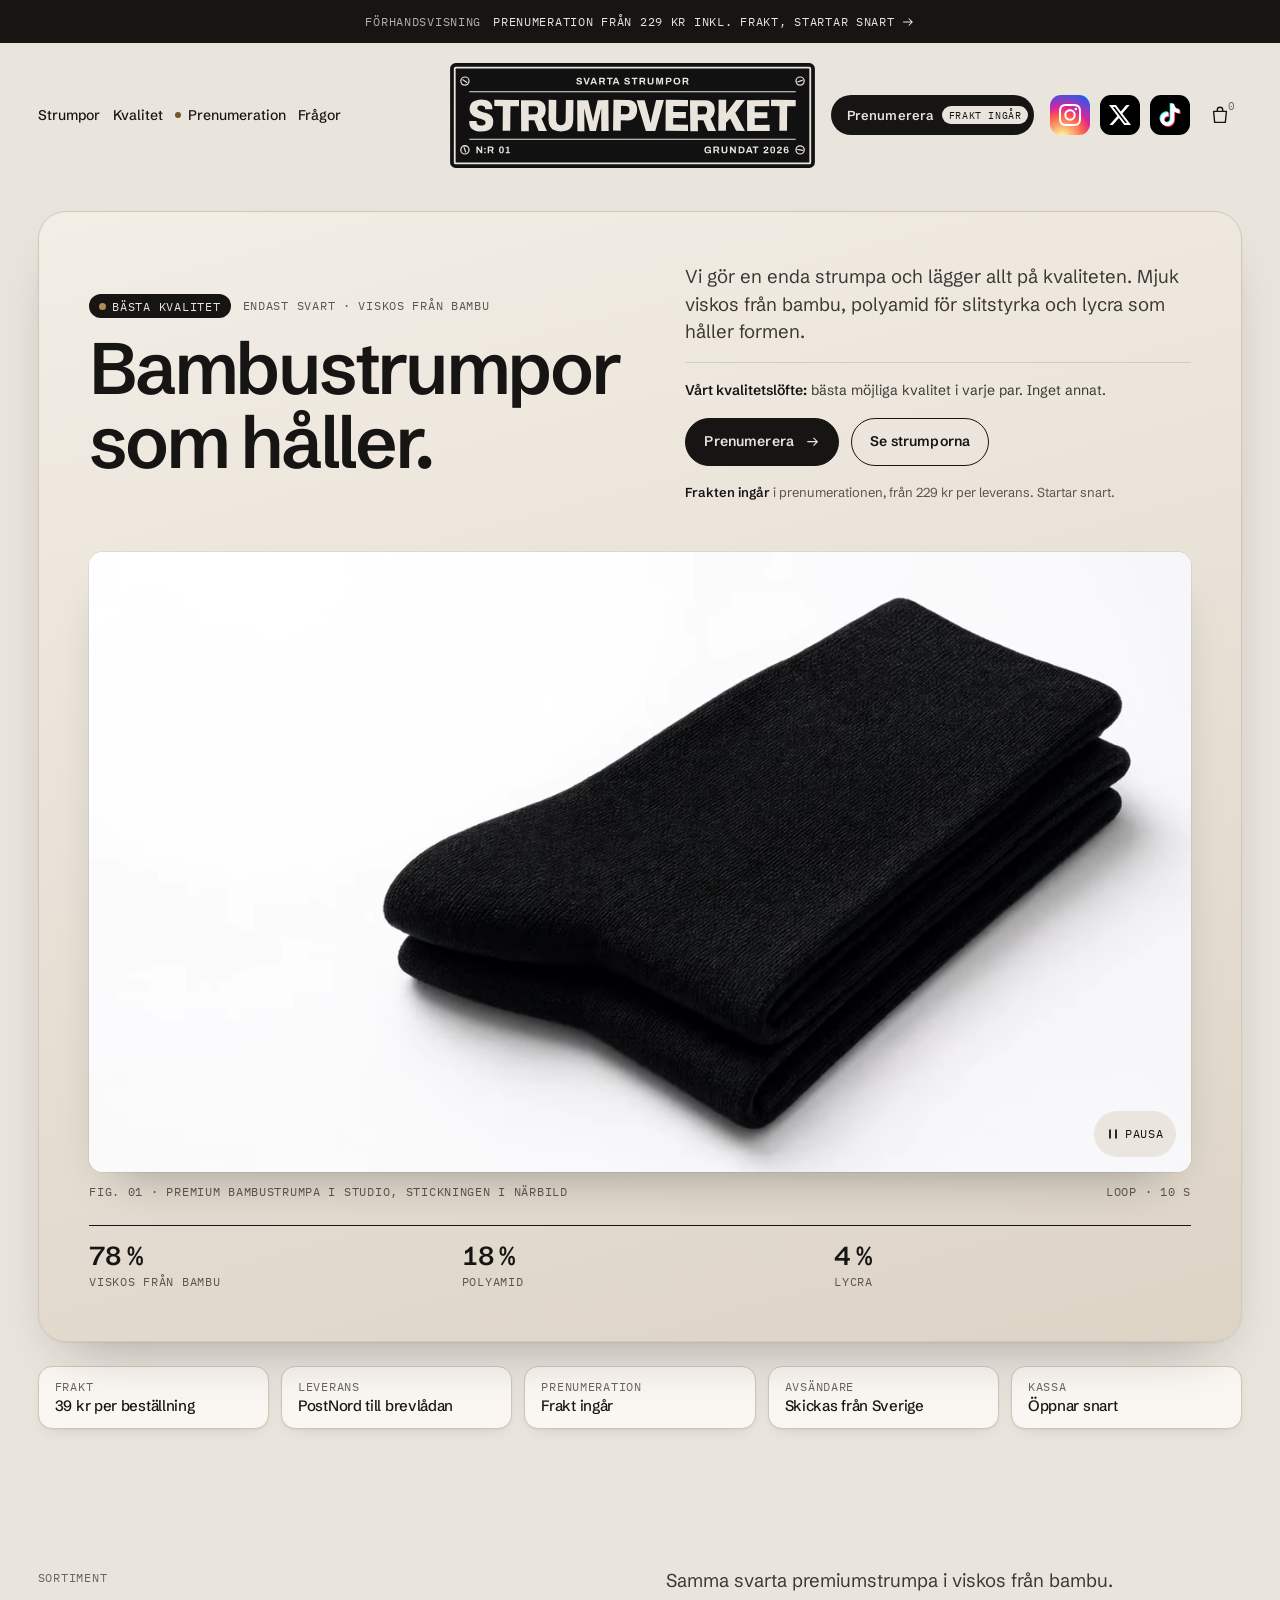
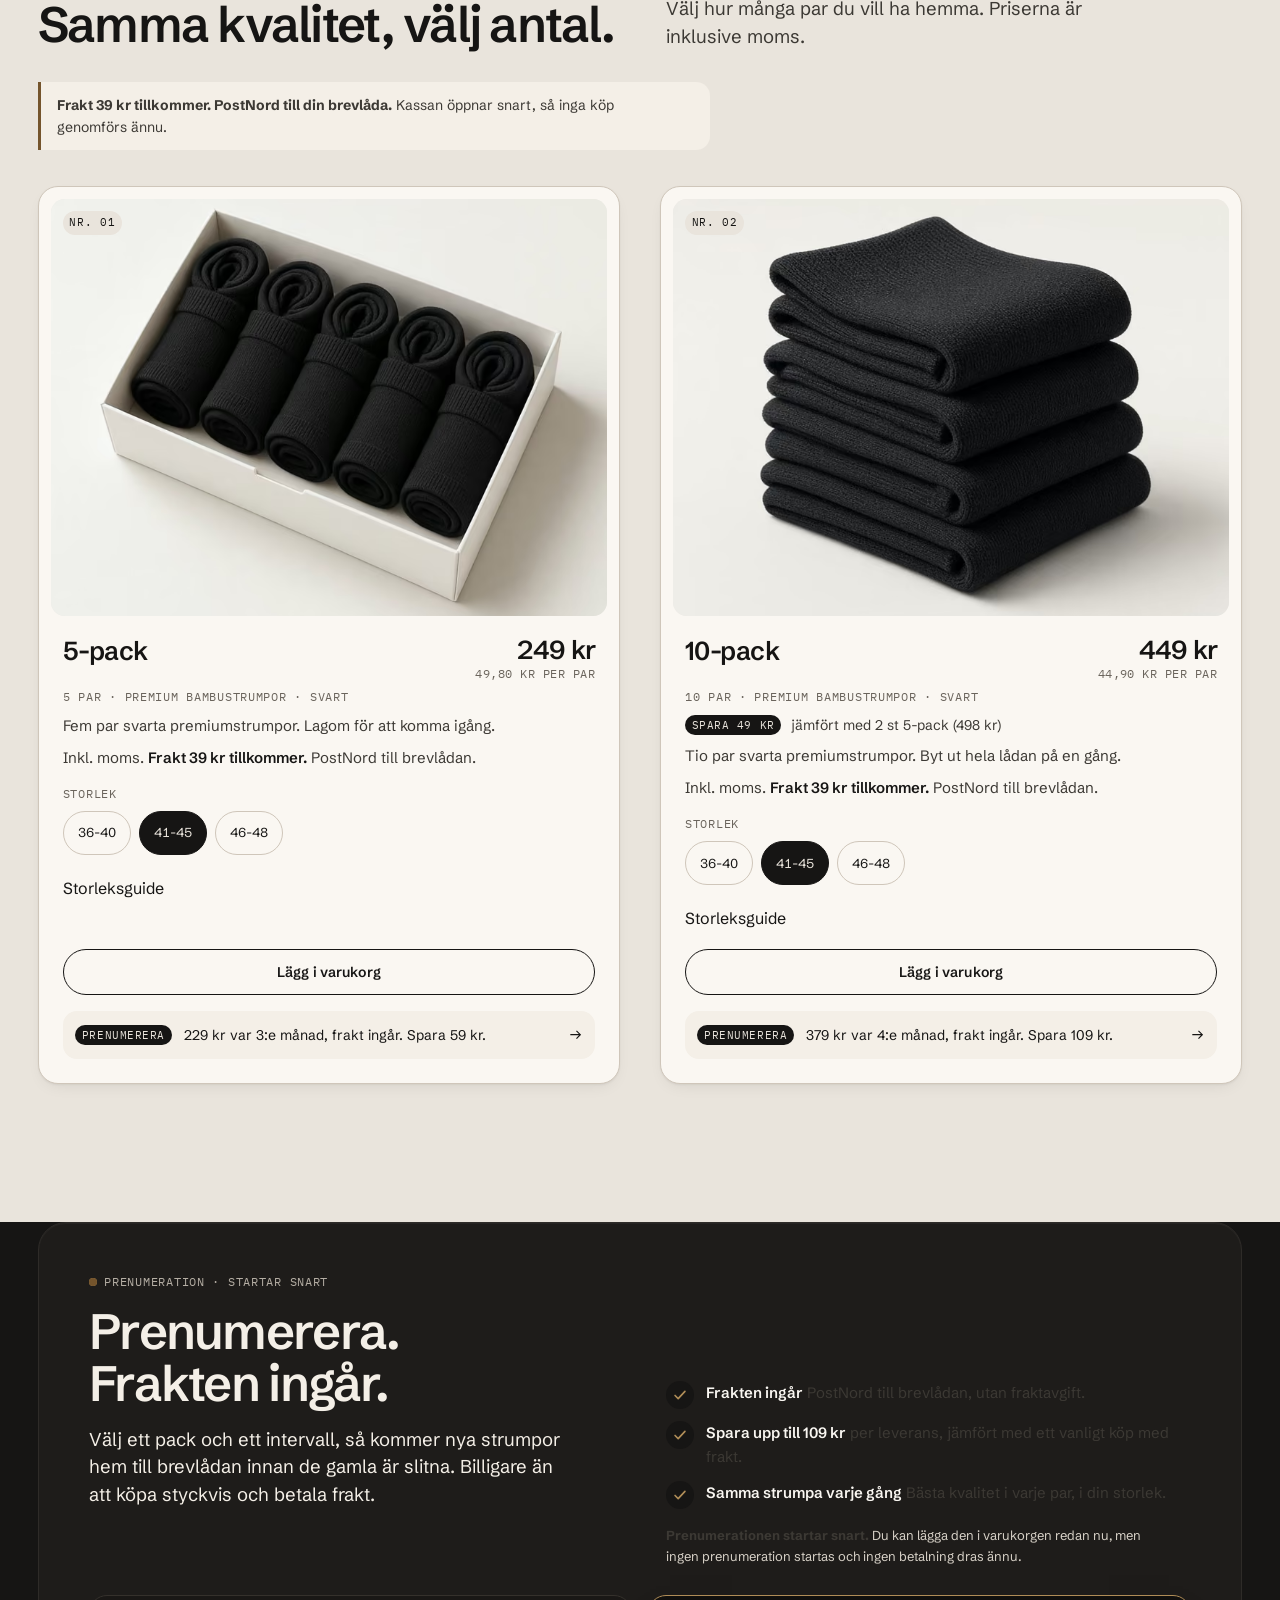
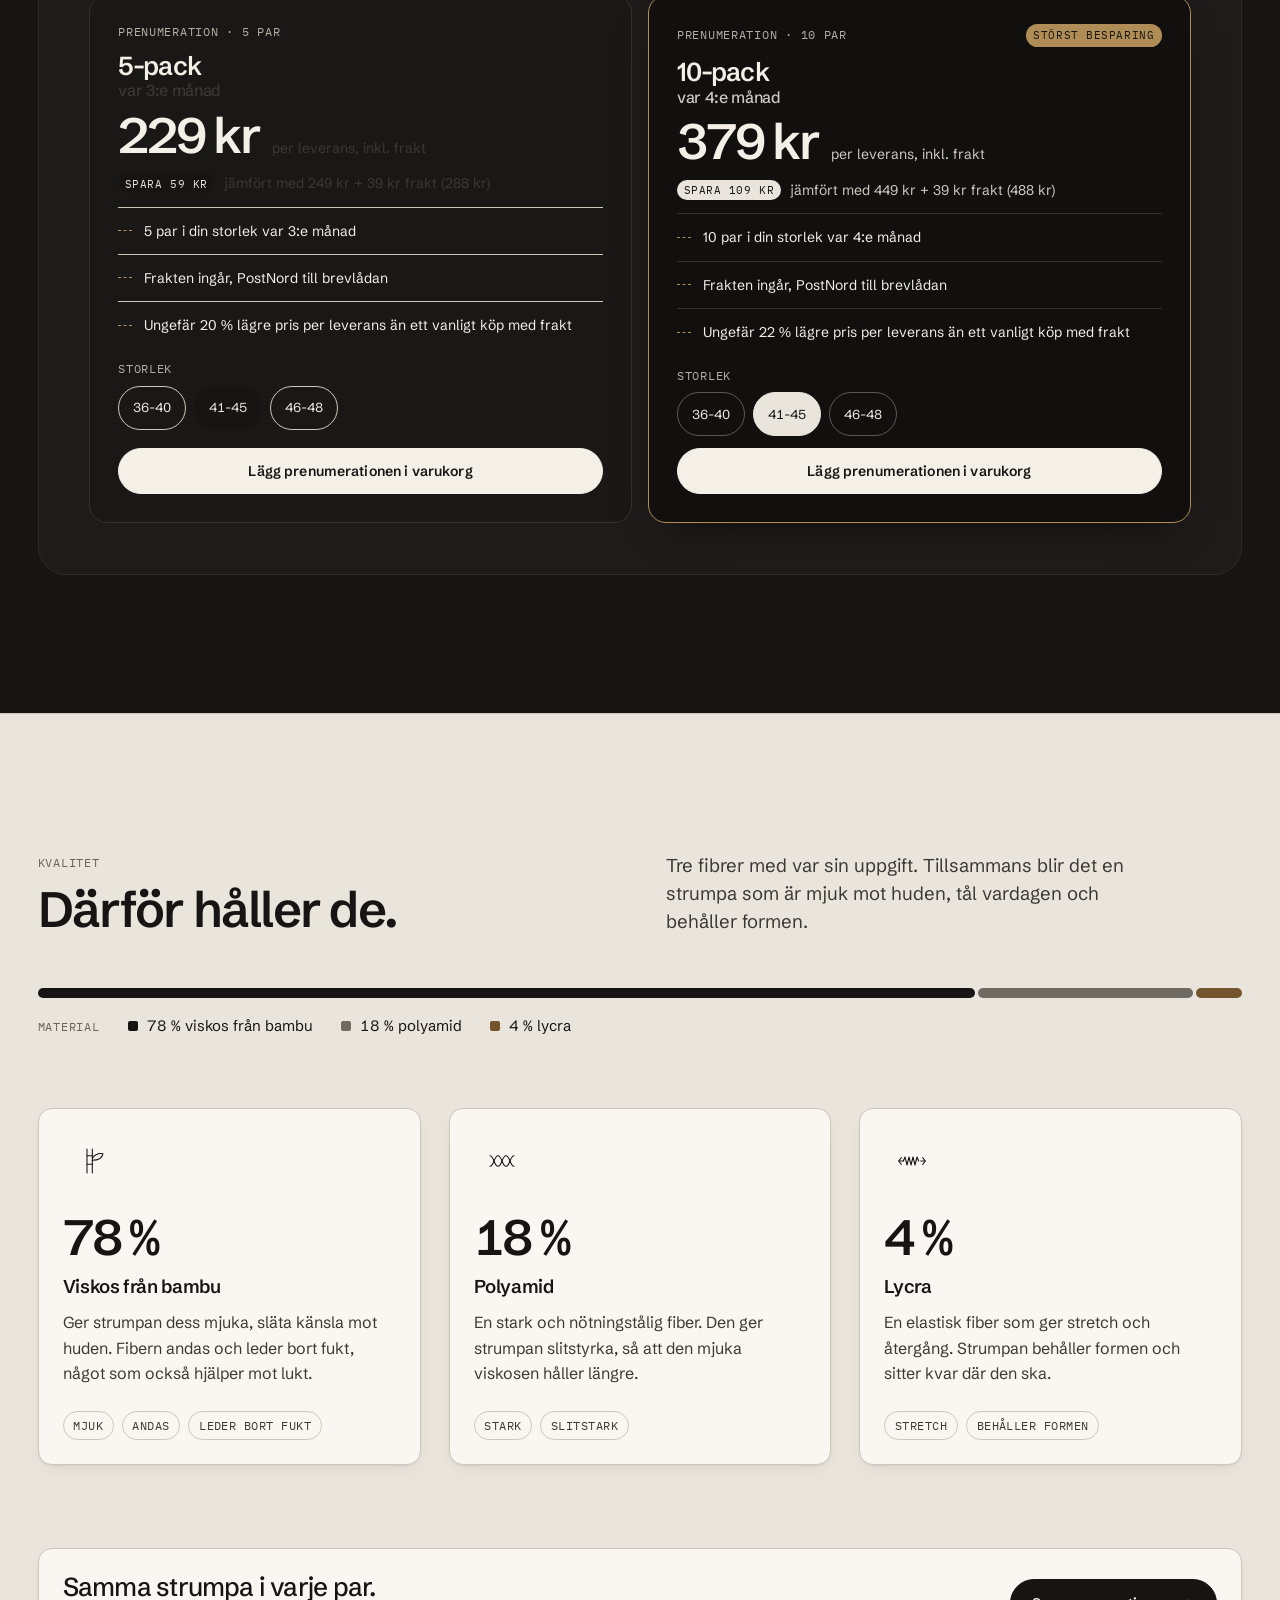
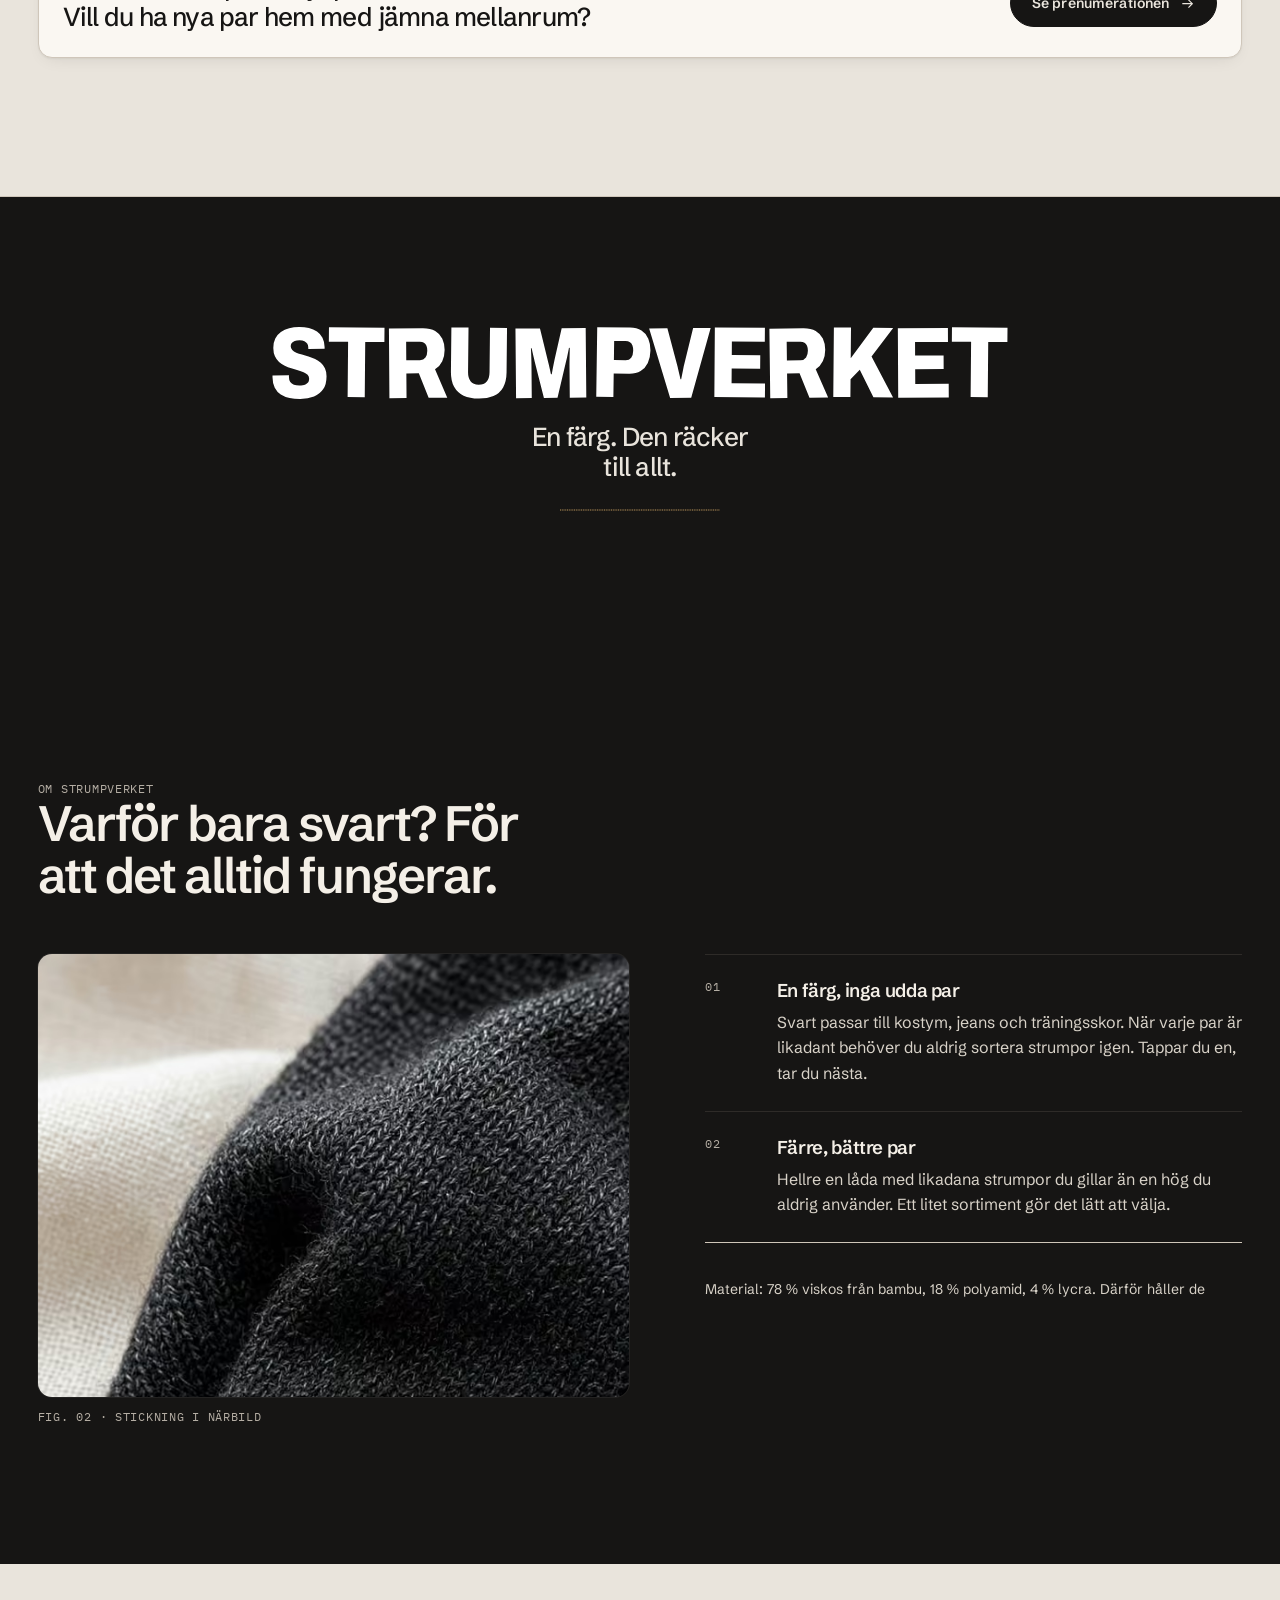
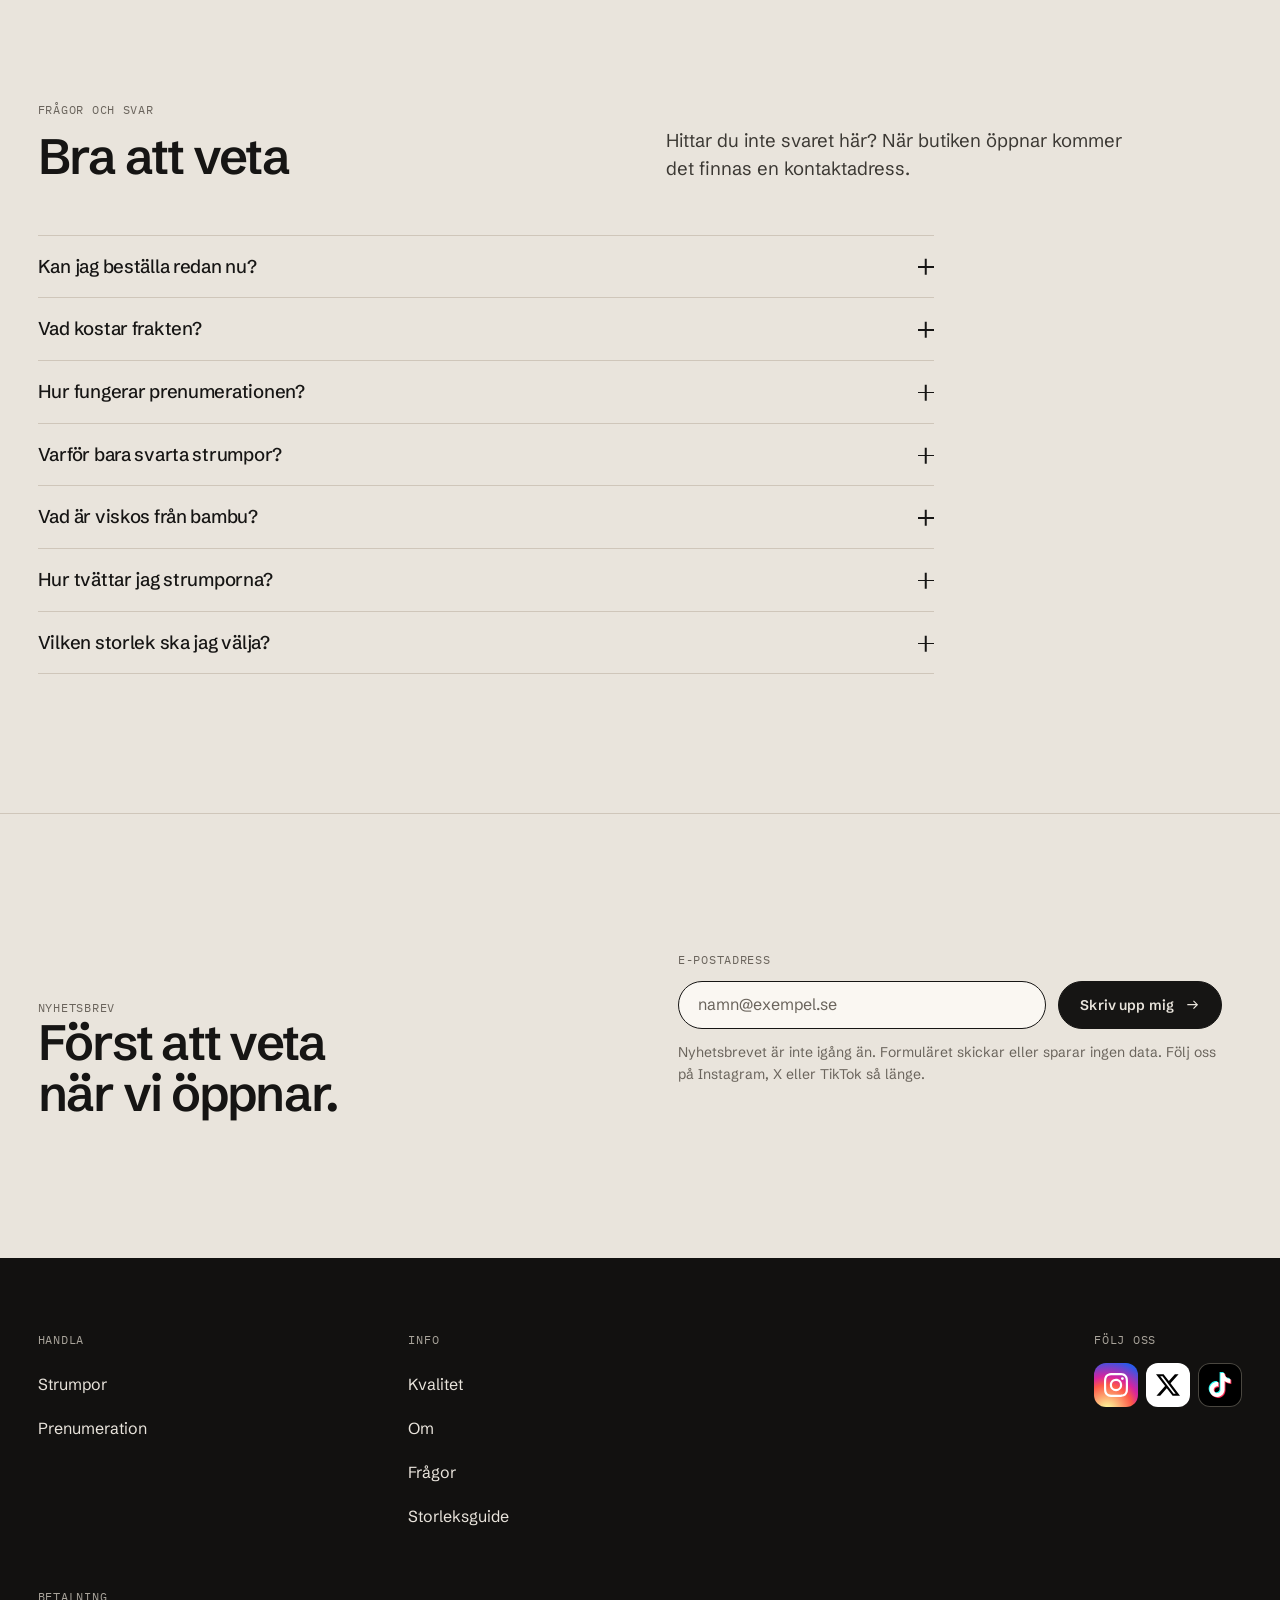
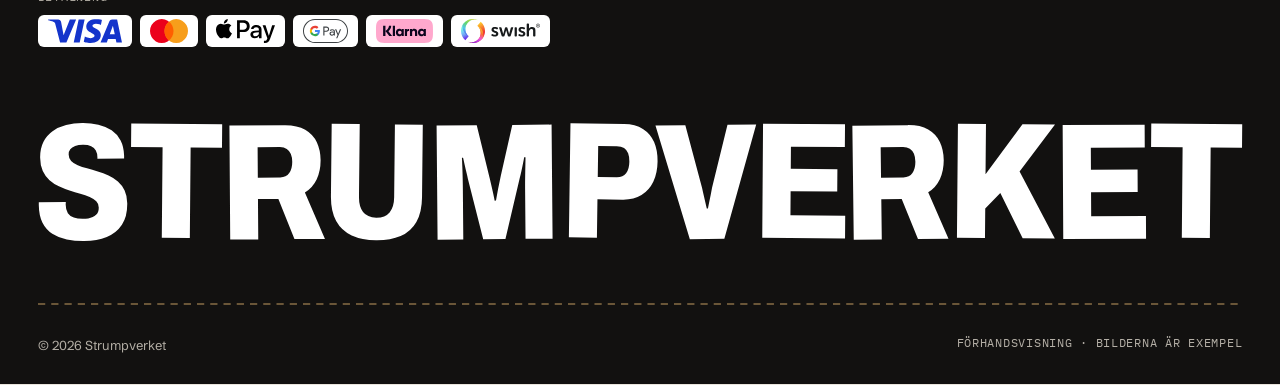
==== commit cb9461cd: "Fix: mörkare brass på Varm sten för AA-kontrast --bronze 8a6a3c → 74542c så text/ikoner klarar 4.5:1" ====
--- a/index.html
+++ b/index.html
@@ -14,7 +14,7 @@
 <link rel="icon" href="favicon-16.png" type="image/png" sizes="16x16">
 <link rel="apple-touch-icon" href="apple-touch-icon.png" sizes="180x180">
 <link rel="manifest" href="site.webmanifest">
-<meta name="theme-color" content="#efefef">
+<meta name="theme-color" content="#e9e4dc">
 <meta property="og:type" content="website">
 <meta property="og:locale" content="sv_SE">
 <meta property="og:site_name" content="Strumpverket">
@@ -32,7 +32,7 @@
 <meta name="twitter:image:alt" content="Strumpverkets logotyp, en svart skylt med texten STRUMPVERKET, bredvid rubriken Svarta strumpor. Inget annat.">
 <link rel="preload" href="assets/fonts/schibsted-grotesk-var.woff2" as="font" type="font/woff2" crossorigin>
 <link rel="preload" as="image" type="image/avif" imagesrcset="assets/img/hero-640.avif 640w, assets/img/hero-1280.avif 1280w" imagesizes="(min-width: 86rem) 80rem, 90vw" fetchpriority="high">
-<style> @font-face{font-family: "Schibsted Grotesk";src: url("assets/fonts/schibsted-grotesk-var.woff2") format("woff2");font-weight: 400 800;font-style: normal;font-display: swap}@font-face{font-family: "Plex Mono";src: url("assets/fonts/ibm-plex-mono-400.woff2") format("woff2");font-weight: 400;font-style: normal;font-display: swap}@font-face{font-family: "Grotesk Fallback";src: local("Arial"),local("Helvetica"),local("Liberation Sans");size-adjust: 101%;ascent-override: 96%;descent-override: 26%}:root{--paper: #fbfbfa;--paper-2: #f2f1ee;--paper-3: #e9e6e0;--white: #ffffff;--ink: #111111;--ink-2: #3f3c37;--muted: #625e57;--line: #d8d3cb;--bronze: #8c5e36;--bronze-dark: #b8845a;--thread: var(--bronze);--font-sans: "Schibsted Grotesk","Grotesk Fallback",system-ui,sans-serif;--font-mono: "Plex Mono",ui-monospace,"SFMono-Regular",Menlo,monospace;--step--1: 0.75rem;--step-0: 1rem;--step-1: clamp(1.0625rem,1rem + 0.2vw,1.1875rem);--step-2: clamp(1.375rem,1.15rem + 0.6vw,1.625rem);--step-3: clamp(2rem,1.3rem + 2.25vw,3.25rem);--step-4: clamp(2.5rem,1.1rem + 4.3vw,5.25rem);--s-1: 0.25rem;--s-2: 0.5rem;--s-3: 0.75rem;--s-4: 1rem;--s-5: 1.5rem;--s-6: 2rem;--s-7: 3rem;--s-8: 4rem;--s-9: 6rem;--section: clamp(4rem,2rem + 8.3vw,8.75rem);--gutter: clamp(1.25rem,0.6rem + 2.2vw,2.5rem);--max: 86rem;--radius: 14px;--radius-lg: clamp(18px,1rem + 1vw,28px);--shadow-1: 0 1px 2px rgb(17 17 17 / 0.04),0 4px 14px -6px rgb(17 17 17 / 0.08);--shadow-2: 0 2px 4px rgb(17 17 17 / 0.04),0 18px 40px -18px rgb(17 17 17 / 0.22);--ease-out: cubic-bezier(0.22,1,0.36,1);--ease-in-out: cubic-bezier(0.65,0,0.35,1);--header-h: 4rem;--masthead-h: 9rem;color-scheme: light}@media (min-width: 64rem){:root{--s-6: 1.75rem;--s-7: 2.5rem;--s-8: 3.25rem;--s-9: 4.75rem}}*,*::before,*::after{box-sizing: border-box}html{-webkit-text-size-adjust: 100%;text-size-adjust: 100%;scroll-padding-top: calc(var(--header-h) + 1rem)}@media (prefers-reduced-motion: no-preference){html{scroll-behavior: smooth}}body{margin: 0;background: var(--paper);color: var(--ink);font-family: var(--font-sans);font-size: var(--step-0);line-height: 1.6;font-weight: 400;-webkit-font-smoothing: antialiased;font-kerning: normal}img,video,svg{display: block;max-width: 100%}[hidden]{display: none !important}img,video{height: auto}button,input{font: inherit;color: inherit}a{color: inherit}h1,h2,h3{margin: 0;font-weight: 600;line-height: 1.04;letter-spacing: -0.035em;text-wrap: balance}p{margin: 0;text-wrap: pretty}ul,ol{margin: 0;padding: 0;list-style: none}:focus-visible{outline: 2px solid var(--ink);outline-offset: 3px;border-radius: 2px}.skip-link{position: absolute;left: var(--gutter);top: -100px;z-index: 100;background: var(--ink);color: var(--paper);padding: var(--s-3) var(--s-4);text-decoration: none}.skip-link:focus{top: var(--s-3)}.visually-hidden{position: absolute !important;width: 1px;height: 1px;overflow: hidden;clip-path: inset(50%);white-space: nowrap}.wrap{width: 100%;max-width: var(--max);margin-inline: auto;padding-inline: var(--gutter)}.label{font-family: var(--font-mono);font-size: var(--step--1);letter-spacing: 0.06em;text-transform: uppercase;color: var(--muted);line-height: 1.4}.site-header{position: sticky;top: 0;z-index: 20;background: color-mix(in srgb,var(--paper) 88%,transparent);backdrop-filter: saturate(1.2) blur(10px);-webkit-backdrop-filter: saturate(1.2) blur(10px);border-bottom: 1px solid transparent;transition: border-color 0.3s}.site-header.is-scrolled{border-bottom-color: var(--line)}.site-header>.wrap{height: var(--header-h);display: grid;grid-template-columns: 1fr auto 1fr;align-items: center;gap: var(--s-4)}.nav{display: none}.nav ul{display: flex;flex-wrap: wrap;gap: clamp(0.65rem,-0.8rem + 2vw,var(--s-6))}.nav a{text-decoration: none;font-size: 0.9375rem;white-space: nowrap}@media (min-width: 52rem) and (max-width: 71.99rem){.nav a{font-size: 0.875rem}.nav ul{gap: 0.7rem}}@media (min-width: 52rem) and (max-width: 59.99rem){.nav ul{gap: 0.5rem}.nav a{font-size: 0.8125rem}}.header-left{display: flex;align-items: center}.header-right{display: flex;justify-content: flex-end;align-items: center;gap: var(--s-2)}@media (min-width: 52rem){.nav{display: block}.icon-btn.menu-toggle{display: none}}.u-link{position: relative;text-decoration: none;padding-bottom: 2px}.u-link::after{content: "";position: absolute;left: 0;right: 0;bottom: 0;height: 1px;background: currentColor;transform: scaleX(0);transform-origin: right center;transition: transform 0.45s var(--ease-out)}.u-link:hover::after,.u-link:focus-visible::after{transform: scaleX(1);transform-origin: left center}.u-link.hit{display: inline-flex;align-items: center;min-height: 44px;padding-bottom: 0}.u-link.hit::after{bottom: auto;top: calc(50% + 0.62em)}.u-link.hit-slop::before{content: "";position: absolute;left: -0.2em;right: -0.2em;top: 50%;height: 44px;transform: translateY(-50%)}.wordmark{display: block;position: relative;text-decoration: none;color: var(--ink);padding: 8px;margin: -8px}.wordmark img{display: block;max-width: none;height: auto}.wordmark .wordmark__plate{display: none;width: clamp(330px,250px + 9vw,380px)}.wordmark__plain{width: 196px}@media (min-width: 40rem){.wordmark__plain{width: 224px}}@media (min-width: 64rem){.site-header{top: calc(var(--header-h) - var(--masthead-h))}.site-header>.wrap{position: relative;height: var(--masthead-h)}.wordmark{position: static}.wordmark .wordmark__plate{display: block;transition: opacity 0.35s var(--ease-out)}.wordmark__plain{position: absolute;inset-inline: 0;bottom: calc((var(--header-h) - 22px) / 2);margin-inline: auto;opacity: 0;visibility: hidden;translate: 0 6px;transition: opacity 0.35s var(--ease-out),translate 0.5s var(--ease-out),visibility 0s linear 0.35s}.header-left,.header-right{transition: translate 0.5s var(--ease-out)}.site-header.is-scrolled .wordmark__plate{opacity: 0}.site-header.is-scrolled .wordmark__plain{opacity: 1;visibility: visible;translate: 0 0;transition-delay: 0s}.site-header.is-scrolled :is(.header-left,.header-right){translate: 0 calc((var(--masthead-h) - var(--header-h)) / 2)}}@media (prefers-reduced-motion: no-preference){.js .wordmark :is(.wordmark__plate,.wordmark__plain){animation: plate-in 1.1s var(--ease-out) 0.15s backwards}.wordmark .wordmark__plate{transition: opacity 0.35s var(--ease-out),translate 0.45s var(--ease-out)}.wordmark:is(:hover,:focus-visible) .wordmark__plate,.site-header.is-scrolled .wordmark:is(:hover,:focus-visible) .wordmark__plain{translate: 0 -2px}}@media (prefers-reduced-motion: reduce){.wordmark img,.header-left,.header-right{translate: none !important}}@keyframes letter-up{to{transform: translateY(0)}}@keyframes draw{to{stroke-dashoffset: 0}}@keyframes plate-in{from{clip-path: inset(0 100% 0 0)}to{clip-path: inset(0 0 0 0)}}.icon-btn{position: relative;display: inline-grid;place-items: center;width: 44px;height: 44px;border: 0;background: transparent;border-radius: 50%;cursor: pointer;transition: background-color 0.25s}.icon-btn:hover{background: var(--paper-2)}.icon-btn svg{width: 22px;height: 22px}.cart-count{position: absolute;top: 4px;right: 2px;min-width: 18px;height: 18px;padding: 0 5px;border-radius: 9px;background: var(--ink);color: var(--paper);font-family: var(--font-mono);font-size: 0.6875rem;line-height: 18px;text-align: center}.cart-count[data-count="0"]{background: transparent;color: var(--muted)}.cart-count.is-bumping{animation: bump 0.5s var(--ease-out)}@keyframes bump{0%{scale: 1}35%{scale: 1.45}100%{scale: 1}}@media (prefers-reduced-motion: reduce){.cart-count.is-bumping{animation: none}}.mobile-nav{display: none;border-top: 1px solid var(--line)}.mobile-nav.is-open{display: block}.mobile-nav ul{display: grid;padding-block: var(--s-3) var(--s-5)}.mobile-nav a{display: block;padding: var(--s-3) 0;font-size: var(--step-2);font-weight: 600;letter-spacing: -0.03em;text-decoration: none}@media (min-width: 52rem){.mobile-nav,.mobile-nav.is-open{display: none}}.btn{--btn-bg: var(--ink);--btn-fg: var(--paper);--btn-fill: var(--paper);--btn-fill-fg: var(--ink);position: relative;isolation: isolate;overflow: hidden;display: inline-flex;align-items: center;justify-content: center;gap: 0.75em;min-height: 52px;padding: 0 1.6em;border: 1px solid var(--ink);border-radius: 999px;background: var(--btn-bg);color: var(--btn-fg);font-size: 0.9375rem;font-weight: 500;letter-spacing: 0.01em;text-decoration: none;cursor: pointer;transition: color 0.45s var(--ease-out),translate 0.4s var(--ease-out),scale 0.25s var(--ease-out),box-shadow 0.45s var(--ease-out)}.btn:hover{box-shadow: 0 10px 24px -14px rgb(17 17 17 / 0.45)}.btn:active{scale: 0.97;transition-duration: 0.45s,0.4s,0.1s,0.45s}.btn::before{content: "";position: absolute;inset: 0;z-index: -1;background: var(--btn-fill);transform: scaleX(0);transform-origin: right center;transition: transform 0.55s var(--ease-out)}.btn:hover,.btn:focus-visible{color: var(--btn-fill-fg)}.btn:hover::before,.btn:focus-visible::before{transform: scaleX(1);transform-origin: left center}.btn__arrow{width: 1.1em;height: 1.1em;transition: transform 0.45s var(--ease-out)}.btn:hover .btn__arrow,.btn:focus-visible .btn__arrow{transform: translateX(4px)}.btn--ghost{--btn-bg: transparent;--btn-fg: var(--ink);--btn-fill: var(--ink);--btn-fill-fg: var(--paper)}.btn--block{width: 100%}@media (prefers-reduced-motion: reduce){.btn,.btn::before,.btn__arrow{transition-duration: 0.01s}.btn:active{scale: 1}}.add-btn{--btn-bg: transparent;--btn-fg: var(--ink);--btn-fill: var(--ink);--btn-fill-fg: var(--paper);width: 100%;min-height: 48px}.add-btn::before{transform: scaleY(0);transform-origin: bottom}.add-btn:hover::before,.add-btn:focus-visible::before{transform: scaleY(1);transform-origin: bottom}.add-btn__label,.add-btn__done{display: inline-flex;align-items: center;gap: 0.6em;transition: translate 0.45s var(--ease-out),opacity 0.3s}.add-btn__done{position: absolute;inset: 0;justify-content: center;translate: 0 110%;opacity: 0}.add-btn.is-added{color: var(--paper)}.add-btn.is-added::before{transform: scaleY(1)}.add-btn.is-added .add-btn__label{translate: 0 -110%;opacity: 0}.add-btn.is-added .add-btn__done{translate: 0 0;opacity: 1}.add-btn__done path{stroke-dasharray: 24;stroke-dashoffset: 24}.add-btn.is-added .add-btn__done path{animation: draw 0.5s var(--ease-out) 0.15s forwards}@media (prefers-reduced-motion: reduce){.add-btn__label,.add-btn__done{transition: none}.add-btn.is-added .add-btn__done path{animation: none;stroke-dashoffset: 0}}.hero{padding-top: clamp(2.5rem,1rem + 6vw,6rem)}.hero__top{display: grid;gap: var(--s-6);align-items: end}.hero h1{font-size: var(--step-4);font-weight: 600;letter-spacing: -0.05em;line-height: 0.95}.hero h1 .line{display: block;overflow: hidden;padding-bottom: 0.06em}.hero h1 .line>span{display: inline-block}.hero__head{display: grid;gap: var(--s-5)}.hero__aside{display: grid;gap: var(--s-5);max-width: 31rem}.hero__lede{font-size: var(--step-1);color: var(--ink-2);line-height: 1.5}.hero__promise{padding-top: var(--s-4);border-top: 1px solid var(--line);color: var(--ink-2);font-size: 0.9375rem}.hero__promise strong{color: var(--ink);font-weight: 600}.hero__spec{display: grid;grid-template-columns: repeat(3,minmax(0,1fr));gap: var(--s-4);margin: clamp(2.5rem,1.5rem + 3vw,4rem) 0 0;padding-top: var(--s-4);border-top: 1px solid var(--ink)}.hero__spec div{display: flex;flex-direction: column-reverse;justify-content: flex-end;gap: var(--s-1)}.hero__spec dt{font-family: var(--font-mono);font-size: 0.75rem;letter-spacing: 0.06em;text-transform: uppercase;color: var(--muted);line-height: 1.4}.hero__spec dd{margin: 0;font-size: var(--step-2);font-weight: 600;letter-spacing: -0.03em;line-height: 1.1;font-variant-numeric: tabular-nums}.hero__cta{display: flex;flex-wrap: wrap;align-items: center;gap: var(--s-5)}.hero__media{margin: clamp(1.5rem,1rem + 2vw,2.5rem) 0 0}.hero__frame{position: relative;overflow: hidden;background: var(--paper-3);aspect-ratio: 4 / 5;border-radius: 2px}.hero__frame video,.hero__frame picture,.hero__frame img{position: absolute;inset: 0;width: 100%;height: 100%;object-fit: cover;object-position: 62% 50%}.hero__frame video{opacity: 0;transition: opacity 0.8s}.hero__frame video.is-playing{opacity: 1}.media-toggle{position: absolute;right: var(--s-4);bottom: var(--s-4);z-index: 2;display: inline-flex;align-items: center;gap: 0.5em;min-height: 44px;padding: 0 0.95em;border: 0;border-radius: 999px;cursor: pointer;background: color-mix(in srgb,var(--paper) 86%,transparent);color: var(--ink);font-family: var(--font-mono);font-size: 0.75rem;letter-spacing: 0.06em;text-transform: uppercase;backdrop-filter: blur(6px);-webkit-backdrop-filter: blur(6px)}.media-toggle svg{width: 12px;height: 12px}.media-toggle[hidden]{display: none}.hero__caption{display: flex;flex-wrap: wrap;justify-content: space-between;gap: var(--s-4);padding-top: var(--s-3)}@media (min-width: 40rem){.hero__frame{aspect-ratio: 16 / 9}}@media (min-width: 60rem){.hero__top{grid-template-columns: 1.45fr 1fr;gap: var(--s-8)}.hero__aside{padding-bottom: 0.6rem}}@media (prefers-reduced-motion: no-preference){.js .hero h1 .line>span{transform: translateY(105%);animation: letter-up 1.1s var(--ease-out) forwards}.js .hero h1 .line:nth-child(2)>span{animation-delay: 0.12s}.js .hero__eyebrow{opacity: 0;animation: fade-up 0.9s var(--ease-out) 0.1s forwards}.js .hero__spec{opacity: 0;animation: fade-up 1s var(--ease-out) 0.5s forwards}.js .hero__aside{opacity: 0;animation: fade-up 1s var(--ease-out) 0.35s forwards}}@keyframes fade-up{from{opacity: 0;transform: translateY(16px)}to{opacity: 1;transform: none}}.section{padding-block: var(--section)}.section-head{display: grid;gap: var(--s-5);margin-bottom: clamp(3rem,1.75rem + 3.5vw,5.5rem)}.section-head .label{margin-bottom: var(--s-3)}.section-head h2{font-size: var(--step-3)}.section-head>p{color: var(--ink-2);max-width: 34rem;font-size: var(--step-1);line-height: 1.5}@media (min-width: 60rem){.section-head{grid-template-columns: 1fr 1fr;align-items: end;gap: var(--s-8)}}.stitch-divider{width: 100%;height: 6px;color: var(--thread)}.stitch-divider line{stroke: currentColor;stroke-width: 1.5;stroke-dasharray: 6 5}@media (prefers-reduced-motion: no-preference){.js .stitch-divider line{clip-path: inset(0 100% 0 0);transition: clip-path 1.6s var(--ease-in-out)}.js .stitch-divider.is-in line{clip-path: inset(0 0 0 0)}}.products{display: grid;gap: var(--s-6) var(--s-3);grid-template-columns: repeat(2,minmax(0,1fr));align-items: stretch}@media (min-width: 60rem){.products{gap: var(--s-7) var(--s-5)}}@media (min-width: 72rem){.products{grid-template-columns: repeat(4,minmax(0,1fr))}}.product-card{display: flex;flex-direction: column;gap: var(--s-3);min-width: 0;height: 100%}.product{display: flex;flex-direction: column;flex: 1;min-width: 0}.product__media-link{display: block;color: inherit;text-decoration: none}.product__media-link:focus-visible{outline-offset: 2px}.product__media{position: relative;overflow: hidden;background: #eeebe6;aspect-ratio: 3 / 4}.product__media img{width: 100%;height: 100%;object-fit: cover;transition: scale 1.2s var(--ease-out)}.product-card:hover .product__media img,.product-card:focus-within .product__media img{scale: 1.035}@media (prefers-reduced-motion: reduce){.product-card:hover .product__media img,.product-card:focus-within .product__media img{scale: 1}}@media (max-width: 39.99rem){.product__media{aspect-ratio: 1 / 1}.product__row{flex-direction: column;align-items: flex-start;gap: 0.15rem}.product__name{font-size: 1.125rem}.product__price{align-items: flex-start;text-align: left;font-size: 1rem}.product__desc{font-size: 0.875rem;line-height: 1.45}.product__meta{flex-wrap: wrap}.product-card .add-btn{font-size: 0.8125rem;padding-inline: 0.4em}.product-card .sizes__opts{gap: 0.35rem}.product-card .chip{flex: 1 1 2.5rem}.product-card .chip span{width: 100%;min-width: 0;padding-inline: 0.2em;font-size: 0.75rem}}.product__tag{position: absolute;left: var(--s-3);top: var(--s-3);font-family: var(--font-mono);font-size: 0.6875rem;letter-spacing: 0.06em;text-transform: uppercase;background: var(--paper);color: var(--ink);padding: 0.3em 0.6em}.product__placard{display: flex;flex-direction: column;gap: var(--s-2);flex: 1;padding-top: var(--s-1);border-top: 1px solid var(--ink)}.product__placard .add-btn{margin-top: auto}.product__row{display: flex;justify-content: space-between;align-items: flex-start;gap: var(--s-3);padding-top: var(--s-3)}.product__name{flex: 1;min-width: 0;font-size: var(--step-1);font-weight: 600;letter-spacing: -0.02em;line-height: 1.2}.product__price{flex: none;display: flex;flex-direction: column;align-items: flex-end;gap: 0.1rem;font-size: var(--step-1);font-weight: 500;font-variant-numeric: tabular-nums;line-height: 1.15;text-align: right}.price-was{color: var(--muted);font-weight: 400;font-size: 0.8125rem;text-decoration: line-through;letter-spacing: 0}.price-now{font-weight: 500}.save-line{display: flex;flex-wrap: wrap}.save-badge{display: inline-block;padding: 0.28em 0.6em 0.22em;border-radius: 999px;background: var(--ink);color: var(--paper);font-family: var(--font-mono);font-size: 0.6875rem;font-weight: 400;letter-spacing: 0.05em;text-transform: uppercase;line-height: 1.3;white-space: nowrap}.size-extra{display: flex}.callout{padding: var(--s-3) var(--s-4);background: var(--paper-2);border-left: 3px solid var(--bronze);color: var(--ink-2);font-size: 0.9375rem}.section-head + .callout{margin-top: calc(-1 * clamp(1.25rem,0.8rem + 1.5vw,2.5rem));margin-bottom: clamp(1.75rem,1rem + 2vw,2.75rem);max-width: 42rem}.product__desc{color: var(--ink-2);font-size: 0.9375rem}.product__meta{display: flex;justify-content: space-between;gap: var(--s-3)}.sizes{border: 0;padding: 0;margin: var(--s-2) 0 var(--s-1);min-width: 0}.sizes legend{padding: 0;margin-bottom: var(--s-2)}.sizes__opts{display: flex;flex-wrap: wrap;gap: var(--s-2)}.chip{position: relative}.chip input{position: absolute;opacity: 0;inset: 0;margin: 0;cursor: pointer}.chip span{display: inline-grid;place-items: center;min-width: 4.25rem;min-height: 44px;padding: 0 0.8em;border: 1px solid var(--line);border-radius: 999px;font-size: 0.875rem;font-variant-numeric: tabular-nums;transition: border-color 0.2s,background-color 0.2s,color 0.2s}.chip input:hover + span{border-color: var(--ink)}.chip input:checked + span{background: var(--ink);border-color: var(--ink);color: var(--paper)}.chip input:focus-visible + span{outline: 2px solid var(--ink);outline-offset: 2px}.why{display: grid;gap: var(--s-8)}.why__statement{font-size: var(--step-3);font-weight: 600;letter-spacing: -0.04em;line-height: 1.05;max-width: 22ch;text-wrap: balance}.why__grid{display: grid;gap: var(--s-7)}.why__media figure{margin: 0}.why__media .frame{overflow: hidden;background: var(--paper-3);aspect-ratio: 4 / 3}.why__media img{width: 100%;height: 100%;object-fit: cover}.why__media figcaption{padding-top: var(--s-3)}.points{display: grid;gap: 0;counter-reset: pt}.points li{display: grid;grid-template-columns: 3.5rem 1fr;gap: var(--s-4);padding: var(--s-5) 0;border-top: 1px solid var(--line)}.points li:last-child{border-bottom: 1px solid var(--line)}.points h3{font-size: var(--step-1);letter-spacing: -0.02em;margin-bottom: var(--s-2);line-height: 1.25}.points p{color: var(--ink-2)}.why__note{margin-top: var(--s-5);color: var(--muted);font-size: 0.875rem}@media (min-width: 60rem){.why__grid{grid-template-columns: 1.1fr 1fr;gap: var(--s-9);align-items: start}.why__media{position: sticky;top: calc(var(--header-h) + 2rem)}}.box{background: var(--paper-2)}.box__grid{display: grid;gap: var(--s-7);align-items: center}.box__media{overflow: hidden;background: #eeebe6;aspect-ratio: 3 / 4;max-width: 34rem}.box__media img{width: 100%;height: 100%;object-fit: cover}.box__body{display: grid;gap: var(--s-5);max-width: 34rem}.box__body h2{font-size: var(--step-3)}.box__body>p{color: var(--ink-2);font-size: var(--step-1);line-height: 1.5}.box__list li{display: flex;gap: var(--s-3);padding: var(--s-3) 0;border-top: 1px solid var(--line)}.box__list li::before{content: "";flex: none;width: 14px;margin-top: 0.75em;border-top: 1.5px dashed var(--thread)}.box__price{display: flex;align-items: center;gap: var(--s-3);flex-wrap: wrap}.box__price strong{font-size: var(--step-2);font-weight: 600;letter-spacing: -0.03em}@media (min-width: 60rem){.box__grid{grid-template-columns: 1fr 1fr;gap: var(--s-9)}}.products--duo{grid-template-columns: minmax(0,1fr);gap: var(--s-7)}@media (min-width: 40rem){.products--duo{grid-template-columns: repeat(2,minmax(0,1fr));gap: var(--s-7) var(--s-5)}}@media (min-width: 72rem){.products--duo{grid-template-columns: repeat(2,minmax(0,1fr));gap: var(--s-7) var(--s-7)}}.products--duo .product__media{aspect-ratio: 4 / 3}.products--duo .product__media img{object-position: 50% 55%}.products--duo .product__name{font-size: var(--step-2)}.products--duo .product__price .price-now{font-size: var(--step-2);font-weight: 600;letter-spacing: -0.03em}@media (max-width: 39.99rem){.products--duo .product__media{aspect-ratio: 4 / 3}.products--duo .product__row{flex-direction: row;align-items: flex-start}.products--duo .product__price{align-items: flex-end;text-align: right}.products--duo .product-card .add-btn{font-size: 0.9375rem}.products--duo .product-card .chip{flex: 1 1 4rem}.products--duo .product-card .chip span{font-size: 0.875rem}}.price-unit{font-family: var(--font-mono);font-size: 0.75rem;font-weight: 400;letter-spacing: 0.04em;color: var(--muted);text-transform: uppercase}.save-line{align-items: center;gap: 0.35rem 0.6rem}.save-note{font-size: 0.875rem;color: var(--ink-2)}.ship-line{font-size: 0.9375rem;color: var(--ink-2)}.ship-line strong{color: var(--ink);font-weight: 600}.subs{display: grid;gap: var(--s-5)}@media (min-width: 48rem){.subs{grid-template-columns: repeat(2,minmax(0,1fr))}}.sub-card{display: flex}.sub{display: flex;flex-direction: column;gap: var(--s-4);flex: 1;padding: clamp(1.25rem,0.8rem + 2vw,2.25rem);background: var(--paper);border: 1px solid var(--line);border-top: 2px solid var(--ink)}.sub__name{font-size: var(--step-3)}.sub__name span{display: block;margin-top: 0.15em;font-size: var(--step-1);font-weight: 500;letter-spacing: -0.02em;color: var(--ink-2)}.sub__price{display: flex;flex-wrap: wrap;align-items: baseline;gap: var(--s-3)}.sub__price strong{font-size: var(--step-2);font-weight: 600;letter-spacing: -0.03em;font-variant-numeric: tabular-nums}.sub .add-btn{margin-top: auto}.sub .sizes{margin: 0}.faq{max-width: 56rem}.faq details{border-top: 1px solid var(--line)}.faq details:last-child{border-bottom: 1px solid var(--line)}.faq summary{display: flex;justify-content: space-between;align-items: center;gap: var(--s-4);padding: var(--s-5) 0;cursor: pointer;list-style: none;font-size: var(--step-1);font-weight: 500;letter-spacing: -0.015em}.faq summary::-webkit-details-marker{display: none}.faq summary .plus{position: relative;flex: none;width: 16px;height: 16px}.faq summary .plus::before,.faq summary .plus::after{content: "";position: absolute;left: 0;top: 50%;width: 100%;height: 1.5px;background: currentColor;transition: transform 0.4s var(--ease-out)}.faq summary .plus::after{transform: rotate(90deg)}.faq details[open] summary .plus::after{transform: rotate(0deg)}.faq .answer{padding: 0 0 var(--s-6);max-width: 44rem;color: var(--ink-2)}.faq details::details-content{block-size: 0;overflow-y: clip;transition: block-size 0.45s var(--ease-out),content-visibility 0.45s allow-discrete}.faq details[open]::details-content{block-size: auto}@supports (interpolate-size: allow-keywords){:root{interpolate-size: allow-keywords}}@media (prefers-reduced-motion: reduce){.faq details::details-content{transition: none}}.news{border-top: 1px solid var(--line)}.news__grid{display: grid;gap: var(--s-6)}.news h2{font-size: var(--step-3)}.news__form{display: grid;gap: var(--s-3);max-width: 34rem}.news__field{display: flex;flex-direction: column;gap: var(--s-3)}.news__field input{min-height: 52px;padding: 0 1.2em;border: 1px solid var(--ink);border-radius: 999px;background: transparent}.news__field input::placeholder{color: var(--muted);opacity: 1}.news__note{font-size: 0.875rem;color: var(--muted)}.news__status{min-height: 1.5em;font-size: 0.9375rem}@media (min-width: 40rem){.news__field{flex-direction: row}.news__field input{flex: 1}}@media (min-width: 60rem){.news__grid{grid-template-columns: 1fr 1fr;align-items: end;gap: var(--s-9)}}.site-footer{padding-top: var(--s-9);padding-bottom: var(--s-6);background: var(--ink);color: var(--paper)}.site-footer a{color: var(--paper)}.site-footer :focus-visible,.moment :focus-visible{outline-color: var(--paper)}.footer-cols{display: grid;gap: var(--s-7);grid-template-columns: repeat(2,1fr)}.footer-cols h2{font-family: var(--font-mono);font-size: var(--step--1);font-weight: 400;letter-spacing: 0.06em;text-transform: uppercase;color: #a9a49b;margin-bottom: var(--s-4)}.footer-cols ul{display: grid;gap: 0}.footer-cols a.hit{width: max-content;max-width: 100%}.footer-cols a{text-decoration: none}.footer-cols .socials{display: flex;flex-wrap: wrap;gap: var(--s-2)}.socials a{display: inline-grid;place-items: center;width: 44px;height: 44px;border-radius: 50%;border: 1px solid #45423d;transition: background-color 0.3s,color 0.3s,border-color 0.3s,translate 0.3s var(--ease-out)}.socials a:hover,.socials a:focus-visible{background: var(--paper);color: var(--ink);border-color: var(--paper);translate: 0 -2px}@media (prefers-reduced-motion: reduce){.socials a:hover,.socials a:focus-visible{translate: none}}.socials svg{width: 18px;height: 18px;fill: currentColor}.socials-col{grid-column: 1 / -1}.header-socials{display: none;align-items: center;gap: 2px;margin: 0;padding: 0;list-style: none}.header-socials a{display: inline-grid;place-items: center;width: 44px;height: 44px;border-radius: 50%;color: var(--ink);border: 1px solid transparent;transition: background-color 0.3s,border-color 0.3s,translate 0.3s var(--ease-out)}.header-socials a:hover,.header-socials a:focus-visible{background: var(--paper-2);border-color: var(--line);translate: 0 -2px}@media (prefers-reduced-motion: reduce){.header-socials a:hover,.header-socials a:focus-visible{translate: none}}.header-socials svg{width: 18px;height: 18px;fill: currentColor}@media (min-width: 64rem){.header-socials{display: flex}}.socials--light a{color: var(--ink);border-color: var(--line)}.socials--light a:hover,.socials--light a:focus-visible{background: var(--ink);color: var(--paper);border-color: var(--ink)}.mobile-socials{display: grid;gap: var(--s-3);padding-bottom: var(--s-5);border-top: 1px solid var(--line);padding-top: var(--s-4)}.mobile-socials .label{margin: 0}.pay-block{margin-top: var(--s-8)}.pay-block h2{font-family: var(--font-mono);font-size: var(--step--1);font-weight: 400;letter-spacing: 0.06em;text-transform: uppercase;color: #a9a49b;margin: 0 0 var(--s-3)}.pay-row{display: flex;flex-wrap: wrap;align-items: center;gap: 8px}.pay-badge{display: inline-flex;align-items: center;justify-content: center;box-sizing: border-box;height: 32px;padding: 4px 10px;background: #fff;border-radius: 6px}.pay-badge img{display: block;height: 24px;width: auto;max-width: none}.pay-badge--mark{padding: 0;background: transparent}.pay-badge--mark img{height: 32px}.footer-mark{margin-top: var(--s-9);container-type: inline-size}.footer-mark .mark{width: 100%;height: auto}.footer-mark .stitch-divider{margin-top: 5cqi;color: var(--bronze-dark)}.footer-base{display: flex;flex-wrap: wrap;justify-content: space-between;gap: var(--s-3);margin-top: var(--s-6);font-size: 0.8125rem;color: #b5b0a7}.footer-base .label{color: #b5b0a7}@media (min-width: 52rem){.footer-cols{grid-template-columns: 1fr 1fr 1.4fr}.socials-col{grid-column: auto;justify-self: end}}.cart{margin: 0 0 0 auto;padding: 0;border: 0;width: min(28rem,100vw);max-width: 100vw;height: 100dvh;max-height: 100dvh;background: var(--paper);color: var(--ink);transition: translate 0.5s var(--ease-out),display 0.5s allow-discrete,overlay 0.5s allow-discrete;translate: 100% 0}.cart[open]{translate: 0 0}@starting-style{.cart[open]{translate: 100% 0}}.cart::backdrop{background: rgb(18 18 17 / 0);transition: background-color 0.5s,display 0.5s allow-discrete,overlay 0.5s allow-discrete}.cart[open]::backdrop{background: rgb(18 18 17 / 0.35)}@starting-style{.cart[open]::backdrop{background: rgb(18 18 17 / 0)}}@media (prefers-reduced-motion: reduce){.cart,.cart::backdrop{transition: none}}.cart__inner{display: grid;grid-template-rows: auto 1fr auto;height: 100%}.cart__head{display: flex;justify-content: space-between;align-items: center;padding: var(--s-4) var(--gutter);border-bottom: 1px solid var(--line)}.cart__head h2{font-size: var(--step-1);letter-spacing: -0.02em}.cart__items{overflow-y: auto;padding: 0 var(--gutter)}.cart__empty{padding: var(--s-7) 0;color: var(--ink-2)}.cart-item{display: grid;grid-template-columns: 4.5rem 1fr auto;gap: var(--s-4);padding: var(--s-5) 0;border-bottom: 1px solid var(--line);align-items: start}.cart-item img{width: 4.5rem;height: 6rem;object-fit: cover;background: #eeebe6}.cart-item__name{font-weight: 600;line-height: 1.3}.cart-item__price{font-variant-numeric: tabular-nums;white-space: nowrap}.qty{display: inline-flex;align-items: center;margin-top: var(--s-3);border: 1px solid var(--line);border-radius: 999px}.qty button{width: 44px;height: 44px;border: 0;background: none;cursor: pointer;border-radius: 50%}.qty button:hover{background: var(--paper-2)}.qty output{min-width: 1.75rem;text-align: center;font-variant-numeric: tabular-nums}.remove{margin-top: var(--s-3);border: 0;background: none;padding: 0;cursor: pointer;color: var(--muted);font-size: 0.875rem}.cart__foot{padding: var(--s-5) var(--gutter) var(--s-6);border-top: 1px solid var(--line);display: grid;gap: var(--s-4)}.cart__lines{margin: 0;display: grid;gap: var(--s-1);font-size: 0.9375rem;color: var(--ink-2)}.cart__lines div{display: flex;justify-content: space-between;gap: var(--s-4)}.cart__lines dt,.cart__lines dd{margin: 0}.cart__lines dd{font-variant-numeric: tabular-nums}.cart__sum{display: flex;justify-content: space-between;font-size: var(--step-1);font-weight: 600}.cart__notice{padding: var(--s-4);background: var(--paper-2);font-size: 0.9375rem}.cart__notice[hidden]{display: none}.toast{position: fixed;left: 50%;bottom: var(--s-5);z-index: 30;translate: -50% 150%;opacity: 0;background: var(--ink);color: var(--paper);padding: 0.85em 1.3em;border-radius: 999px;font-size: 0.9375rem;transition: translate 0.5s var(--ease-out),opacity 0.3s;pointer-events: none;white-space: nowrap}.toast.is-on{translate: -50% 0;opacity: 1}@media (prefers-reduced-motion: reduce){.toast{transition: opacity 0.2s;translate: -50% 0}}@media (prefers-reduced-motion: no-preference){.js [data-reveal]{opacity: 0;transform: translateY(28px);transition: opacity 0.9s var(--ease-out),transform 1.1s var(--ease-out);transition-delay: calc(var(--d,0) * 90ms)}.js [data-reveal].is-in{opacity: 1;transform: none}}.demo-bar{background: var(--ink);color: var(--paper);text-align: center;padding: 0.5rem var(--gutter);font-family: var(--font-mono);font-size: 0.75rem;letter-spacing: 0.06em;text-transform: uppercase}.trust{border-block: 1px solid var(--line);padding-block: var(--s-5);margin-top: var(--s-5)}.trust__list{display: grid;grid-template-columns: 1fr 1fr;gap: var(--s-4) var(--s-5)}.trust__value{font-weight: 500;letter-spacing: -0.02em;line-height: 1.3}.trust__note{margin-top: var(--s-4)}@media (min-width: 60rem){.trust__list{grid-template-columns: repeat(5,minmax(0,1fr))}}@media (max-width: 23rem){.trust__list{grid-template-columns: 1fr}}.moment{background: var(--ink);color: var(--paper);padding-block: clamp(4.5rem,2.5rem + 7vw,8.5rem)}.moment__inner{display: grid;justify-items: center;text-align: center;gap: var(--s-5)}.moment__reveal{display: block;width: min(100%,46rem)}.moment__mark{width: 100%;height: auto}.moment__line{font-size: var(--step-2);font-weight: 500;letter-spacing: -0.03em;line-height: 1.15;max-width: 14ch}.moment .stitch-divider{width: min(10rem,36vw);color: var(--bronze-dark)}@media (prefers-reduced-motion: no-preference){.js .moment__reveal .moment__mark{clip-path: inset(0 100% 0 0)}.js .moment__reveal.is-in .moment__mark{clip-path: inset(0 0 0 0);transition: clip-path 1.25s var(--ease-out)}}.crumbs{display: flex;flex-wrap: wrap;align-items: center;gap: 0.35rem 0.55rem;margin-bottom: var(--s-5);color: var(--muted);font-family: var(--font-mono);font-size: var(--step--1);letter-spacing: 0.04em;text-transform: uppercase}.crumbs a{color: var(--ink)}.crumbs [aria-current="page"]{color: var(--ink)}.guide,.pdp-page{padding-top: clamp(1.5rem,0.5rem + 3vw,3.5rem);padding-bottom: var(--section)}.guide{max-width: 56rem}.guide h1,.pdp h1{font-size: var(--step-3)}.guide .lede,.pdp__lede{color: var(--ink-2);font-size: var(--step-1);margin-top: var(--s-4);max-width: 40rem}.guide h2,.pdp__block h2,.pdp__more h2{font-size: var(--step-1);letter-spacing: -0.02em;margin: var(--s-6) 0 var(--s-3)}.guide .callout{margin-top: var(--s-5)}.table-wrap{margin-top: var(--s-5);border-top: 1px solid var(--ink)}.size-table{width: 100%;border-collapse: collapse;table-layout: fixed}.size-table caption{caption-side: top;text-align: left;padding: var(--s-4) 0;font-weight: 600;letter-spacing: -0.02em}.size-table th,.size-table td{text-align: left;padding: 0.85rem 0.75rem;border-bottom: 1px solid var(--line);vertical-align: top;font-variant-numeric: tabular-nums}.size-table th:first-child,.size-table td:first-child{width: 34%}.size-table th{font-family: var(--font-mono);font-size: 0.75rem;font-weight: 400;letter-spacing: 0.04em;text-transform: uppercase;color: var(--muted)}@media (max-width: 40rem){.size-table th,.size-table td{padding: 0.7rem 0.35rem;font-size: 0.875rem}.size-table th{font-size: 0.6875rem;letter-spacing: 0.03em}}.pdp{display: grid;gap: var(--s-6)}.pdp__label{margin-bottom: var(--s-3)}.pdp__more-text{color: var(--ink-2);margin-top: var(--s-3)}.pdp__price{display: flex;flex-wrap: wrap;align-items: center;gap: var(--s-3);margin-top: var(--s-5)}.pdp__price strong{font-size: var(--step-2);font-weight: 600;letter-spacing: -0.03em}.pdp .callout{margin-top: var(--s-4)}.pdp__form{margin-top: var(--s-5);display: grid;gap: var(--s-3)}.pdp__block p{color: var(--ink-2)}.gallery{display: grid;gap: var(--s-5)}.gallery figure{margin: 0}.gallery img{width: 100%;height: auto;background: #eeebe6}.gallery figcaption{padding-top: var(--s-2)}.related{display: grid}.related a{display: flex;justify-content: space-between;align-items: center;gap: var(--s-4);min-height: 44px;padding-inline: var(--s-2);border-top: 1px solid var(--line);text-decoration: none}.related li:last-child a{border-bottom: 1px solid var(--line)}.related a:hover,.related a:focus-visible{background: var(--paper-2)}@media (min-width: 60rem){.pdp{grid-template-columns: 1.05fr 0.95fr;gap: var(--s-8) var(--s-7);align-items: start}.pdp__info{padding-top: var(--s-2)}}.quality{background: #fff;border-block: 1px solid var(--line)}.mix{margin: 0 0 clamp(3rem,2rem + 3vw,5rem)}.mix__bar{display: flex;gap: 3px;height: 14px}.mix__seg{flex: 0 0 auto;width: calc(var(--w) * 1% - 2px);border-radius: 2px;background: var(--ink);transform-origin: left center}.mix__swatch{flex: none;width: 10px;height: 10px;border-radius: 2px;background: var(--ink)}.mix__seg--2,.mix__swatch--2{background: #6f6a62}.mix__seg--3,.mix__swatch--3{background: var(--bronze)}.mix__legend{display: flex;flex-wrap: wrap;align-items: baseline;gap: var(--s-3) var(--s-6);padding-top: var(--s-4)}.mix__legend ul{display: flex;flex-wrap: wrap;gap: var(--s-2) var(--s-6)}.mix__legend li{display: inline-flex;align-items: center;gap: 0.6em;font-size: 0.9375rem;font-variant-numeric: tabular-nums}.fibers{display: grid;gap: var(--s-7)}.fiber{display: flex;flex-direction: column;gap: var(--s-3);padding-top: var(--s-5);border-top: 2px solid var(--ink)}.fiber__icon{box-sizing: content-box;width: 40px;height: 40px;padding: 16px;margin-bottom: var(--s-3);border-radius: 50%;background: var(--paper);fill: none;stroke: var(--ink);stroke-width: 1.6;stroke-linecap: round;stroke-linejoin: round}.fiber__icon path{stroke-dasharray: 1;stroke-dashoffset: 0}.fiber__pct{font-size: var(--step-3);font-weight: 600;letter-spacing: -0.045em;line-height: 1;font-variant-numeric: tabular-nums}.fiber h3{font-size: var(--step-1);letter-spacing: -0.02em;line-height: 1.25}.fiber>p:not(.fiber__pct){color: var(--ink-2);max-width: 34ch}.fiber__tags{display: flex;flex-wrap: wrap;gap: var(--s-2);margin-top: auto;padding-top: var(--s-3)}.fiber__tags li{padding: 0.35em 0.8em;border: 1px solid var(--line);border-radius: 999px;font-family: var(--font-mono);font-size: 0.75rem;letter-spacing: 0.04em;text-transform: uppercase;color: var(--ink-2)}.quality__close{display: flex;flex-wrap: wrap;justify-content: space-between;align-items: center;gap: var(--s-5);margin-top: clamp(3.5rem,2rem + 4vw,6rem);padding-top: var(--s-6);border-top: 1px solid var(--line)}.quality__line{font-size: var(--step-2);font-weight: 500;letter-spacing: -0.03em;line-height: 1.15}.quality__line span{display: block}@media (min-width: 52rem){.fibers{grid-template-columns: repeat(3,minmax(0,1fr));gap: var(--s-6)}}@media (prefers-reduced-motion: no-preference){.js .mix .mix__seg{transform: scaleX(0);transition: transform 1.3s var(--ease-out)}.js .mix .mix__seg--2{transition-delay: 0.25s}.js .mix .mix__seg--3{transition-delay: 0.45s}.js .mix.is-in .mix__seg{transform: none}.js .fiber .fiber__icon path{stroke-dashoffset: 1;transition: stroke-dashoffset 1.4s var(--ease-in-out);transition-delay: calc(var(--d,0) * 90ms + 0.2s)}.js .fiber.is-in .fiber__icon path{stroke-dashoffset: 0}.fiber__icon{transition: translate 0.5s var(--ease-out)}.fiber:hover .fiber__icon{translate: 0 -3px}}.demo-bar{padding: 0;font-size: 0.75rem}.demo-bar p{display: flex;flex-wrap: wrap;justify-content: center;align-items: center;gap: 0.25rem 0.75rem;padding: 0.35rem var(--gutter)}.demo-bar__tag{color: #b5b0a7}.demo-bar__link{display: inline-flex;align-items: center;gap: 0.5em;min-height: 32px;color: var(--paper);text-decoration: none}.demo-bar__link span{background: linear-gradient(currentColor,currentColor) 0 100% / 0 1px no-repeat;transition: background-size 0.45s var(--ease-out)}.demo-bar__link:hover span,.demo-bar__link:focus-visible span{background-size: 100% 1px}.demo-bar__link svg{width: 14px;height: 14px;transition: translate 0.45s var(--ease-out)}.demo-bar__link:hover svg,.demo-bar__link:focus-visible svg{translate: 3px 0}.demo-bar :focus-visible{outline-color: var(--paper)}.site-header>.wrap{max-width: calc(var(--max) + 10rem)}.site-header{background: color-mix(in srgb,var(--paper) 90%,transparent)}.nav a{font-size: 0.875rem;font-weight: 500}.nav__sub::before{content: "";width: 6px;height: 6px;margin-right: 0.45em;border-radius: 50%;background: var(--bronze)}.sub-cta{display: none;align-items: center;gap: 0.5rem;min-height: 40px;padding: 0 0.4rem 0 1rem;margin-right: var(--s-2);border-radius: 999px;background: var(--ink);color: var(--paper);font-size: 0.8125rem;font-weight: 600;letter-spacing: 0.01em;text-decoration: none;transition: background-color 0.3s,translate 0.4s var(--ease-out),box-shadow 0.4s var(--ease-out)}.sub-cta:hover,.sub-cta:focus-visible{background: #2a2825;translate: 0 -1px;box-shadow: 0 10px 22px -14px rgb(17 17 17 / 0.6)}.sub-cta__tag{display: inline-block;padding: 0.3em 0.65em 0.25em;border-radius: 999px;background: var(--paper);color: var(--ink);font-family: var(--font-mono);font-size: 0.625rem;font-weight: 400;letter-spacing: 0.06em;text-transform: uppercase;line-height: 1.3;white-space: nowrap}@media (min-width: 72rem){.sub-cta{display: inline-flex}}.mobile-nav a.mobile-nav__sub{display: flex;justify-content: space-between;align-items: center;gap: var(--s-3);margin-bottom: var(--s-3);padding: var(--s-3) var(--s-4);border-radius: var(--radius);background: var(--ink);color: var(--paper);font-size: var(--step-1)}@media (prefers-reduced-motion: reduce){.sub-cta:hover,.sub-cta:focus-visible{translate: none}}.btn{min-height: 48px;padding: 0 1.5em;font-size: 0.875rem;font-weight: 600}.btn--light{--btn-bg: var(--paper);--btn-fg: var(--ink);--btn-fill: var(--bronze-dark);--btn-fill-fg: var(--ink);border-color: var(--paper)}.btn--ghost-light{--btn-bg: transparent;--btn-fg: var(--paper);--btn-fill: var(--paper);--btn-fill-fg: var(--ink);border-color: rgb(255 255 255 / 0.45)}.btn--light:focus-visible,.btn--ghost-light:focus-visible{outline-color: var(--paper)}.add-btn{min-height: 46px}.hero{padding-top: clamp(0.75rem,0.25rem + 1.5vw,1.75rem)}.hero__panel{position: relative;isolation: isolate;overflow: hidden;padding: clamp(1.5rem,0.75rem + 3vw,3.5rem);border-radius: var(--radius-lg);border: 1px solid #d9d8d3;background: linear-gradient(160deg,#ececea 0%,#e6e6e3 100%);color: var(--ink);box-shadow: 0 1px 2px rgb(17 17 17 / 0.05),0 24px 48px -28px rgb(17 17 17 / 0.28)}.hero__panel .label{color: #55524c}.hero__top{gap: var(--s-5)}.hero__head{gap: var(--s-4)}.hero__eyebrow{display: flex;flex-wrap: wrap;align-items: center;gap: var(--s-2) var(--s-3)}.hero__seal{display: inline-flex;align-items: center;gap: 0.5em;padding: 0.4em 0.85em 0.35em;border-radius: 999px;background: var(--ink);color: var(--paper);font-family: var(--font-mono);font-size: 0.75rem;letter-spacing: 0.06em;text-transform: uppercase;line-height: 1.3}.hero__seal::before{content: "";width: 7px;height: 7px;border-radius: 50%;background: var(--bronze-dark)}.hero h1{letter-spacing: -0.045em}.hero__lede{color: var(--ink-2);font-size: var(--step-1)}.hero__promise{color: var(--ink-2);border-top-color: #cfcdc7;font-size: 0.875rem}.hero__promise strong{color: var(--ink)}.hero__cta{gap: var(--s-3)}.hero__cta .btn{padding-inline: 1.3em}.hero__cta .btn--ghost{border-color: var(--ink)}.hero__sub-note{font-size: 0.8125rem;color: #55524c}.hero__sub-note strong{color: var(--ink);font-weight: 600}.hero__aside{gap: var(--s-4);max-width: 34rem}.hero__media{margin: clamp(1.5rem,1rem + 2vw,2.5rem) 0 0}.hero__frame{border-radius: var(--radius);background: #f3f3f2;box-shadow: 0 0 0 1px rgb(17 17 17 / 0.06),0 22px 44px -26px rgb(17 17 17 / 0.35)}.hero__frame video,.hero__frame picture,.hero__frame img{object-position: 64% 50%}.media-toggle{background: color-mix(in srgb,var(--paper) 92%,transparent);box-shadow: 0 0 0 1px rgb(17 17 17 / 0.08)}.hero__caption{padding-top: var(--s-3)}.hero__spec{margin-top: var(--s-5);border-top-color: var(--ink)}.hero__spec dt{color: #55524c}.hero__spec dd{font-size: var(--step-2)}@media (min-width: 60rem){.hero__top{grid-template-columns: 1.1fr 1fr;gap: var(--s-7);align-items: center}}.trust{border: 0;padding-block: var(--s-5) 0;margin-top: 0}.trust__list{gap: var(--s-3)}.trust__list li{padding: var(--s-3) var(--s-4);border: 1px solid var(--line);border-radius: var(--radius);background: var(--white)}.trust__value{font-size: 0.9375rem}.section-head{margin-bottom: clamp(2rem,1.25rem + 2.5vw,3.75rem)}.section-head>p{font-size: var(--step-1);max-width: 30rem}.section-head + .callout{margin-top: calc(-1 * clamp(0.75rem,0.5rem + 1vw,1.75rem));margin-bottom: clamp(1.5rem,1rem + 1.5vw,2.25rem)}.callout{border-radius: 0 var(--radius) var(--radius) 0;font-size: 0.875rem}.products--duo .product-card{gap: 0;padding: var(--s-3);border: 1px solid var(--line);border-radius: calc(var(--radius) + 6px);background: var(--white);box-shadow: var(--shadow-1);transition: box-shadow 0.5s var(--ease-out),translate 0.5s var(--ease-out),border-color 0.3s}.products--duo .product-card:hover,.products--duo .product-card:focus-within{box-shadow: var(--shadow-2);border-color: #cbc5bb}@media (prefers-reduced-motion: no-preference){.products--duo .product-card:hover{translate: 0 -3px}}.products--duo .product__media{border-radius: var(--radius)}.product__tag{border-radius: 999px}.products--duo .product__placard{padding: var(--s-2) var(--s-3) var(--s-3);border-top: 0}.products--duo .product__name{font-size: var(--step-2)}.sub-nudge{display: grid;grid-template-columns: auto 1fr auto;align-items: center;gap: var(--s-3);min-height: 48px;margin-top: var(--s-2);padding: var(--s-2) var(--s-3);border-radius: var(--radius);background: var(--paper-2);color: var(--ink);text-decoration: none;font-size: 0.875rem;line-height: 1.35;transition: background-color 0.3s}.sub-nudge:hover,.sub-nudge:focus-visible{background: var(--paper-3)}.sub-nudge__tag{padding: 0.3em 0.65em 0.25em;border-radius: 999px;background: var(--ink);color: var(--paper);font-family: var(--font-mono);font-size: 0.6875rem;letter-spacing: 0.05em;text-transform: uppercase}.sub-nudge__arrow{display: inline-grid}.sub-nudge:hover .btn__arrow,.sub-nudge:focus-visible .btn__arrow{transform: translateX(3px)}.chip span{min-height: 44px;font-size: 0.8125rem}.box{background: transparent;padding-top: 0}.box__panel{display: grid;gap: var(--s-6);padding: clamp(1.5rem,0.75rem + 3vw,3.5rem);border-radius: var(--radius-lg);border: 1px solid var(--line);background: linear-gradient(180deg,var(--white),var(--paper-2));box-shadow: var(--shadow-1)}.box__intro{display: grid;gap: var(--s-4);align-content: start}.box__eyebrow{display: inline-flex;align-items: center;gap: 0.6em}.box__pulse{position: relative;width: 8px;height: 8px;border-radius: 50%;background: var(--bronze)}@media (prefers-reduced-motion: no-preference){.box__pulse::after{content: "";position: absolute;inset: 0;border-radius: 50%;background: var(--bronze);animation: pulse 2.4s var(--ease-out) infinite}}@keyframes pulse{0%{scale: 1;opacity: 0.6}100%{scale: 3;opacity: 0}}.box__intro h2{font-size: var(--step-3)}.box__lede{color: var(--ink-2);font-size: var(--step-1);line-height: 1.5;max-width: 30rem}.box__perks{display: grid;gap: var(--s-3);margin-top: var(--s-2)}.box__perks li{display: grid;grid-template-columns: 28px 1fr;gap: var(--s-3);align-items: start;font-size: 0.9375rem;color: var(--ink-2)}.box__perks strong{color: var(--ink);font-weight: 600}.box__perks svg{width: 28px;height: 28px;padding: 5px;border-radius: 50%;background: var(--ink);color: var(--paper)}.box__note{font-size: 0.8125rem;color: var(--muted);max-width: 30rem}.box__note strong{color: var(--ink-2)}.subs{gap: var(--s-4);align-items: stretch}.sub{gap: var(--s-3);border: 1px solid var(--line);border-top: 1px solid var(--line);border-radius: calc(var(--radius) + 4px);background: var(--white);padding: clamp(1.25rem,0.9rem + 1.2vw,1.75rem)}.sub__top{display: flex;justify-content: space-between;align-items: center;gap: var(--s-3)}.sub__flag{padding: 0.3em 0.7em 0.25em;border-radius: 999px;background: var(--bronze-dark);color: var(--ink);font-family: var(--font-mono);font-size: 0.6875rem;letter-spacing: 0.05em;text-transform: uppercase;white-space: nowrap}.sub__name{font-size: var(--step-2)}.sub__name span{font-size: var(--step-0)}.sub__price strong{font-size: var(--step-3);letter-spacing: -0.045em;line-height: 1}.sub__per{font-size: 0.875rem;color: var(--ink-2)}.sub .box__list li{font-size: 0.875rem}.sub-card--featured .sub{background: var(--ink);color: var(--paper);border-color: var(--ink);box-shadow: var(--shadow-2)}.sub-card--featured .label,.sub-card--featured .sub__per,.sub-card--featured .save-note,.sub-card--featured .sub__name span{color: #cfcac2}.sub-card--featured .box__list li{border-top-color: rgb(255 255 255 / 0.14)}.sub-card--featured .box__list li::before{border-top-color: var(--bronze-dark)}.sub-card--featured .save-badge{background: var(--paper);color: var(--ink)}.sub-card--featured .chip span{border-color: rgb(255 255 255 / 0.3)}.sub-card--featured .chip input:hover + span{border-color: var(--paper)}.sub-card--featured .chip input:checked + span{background: var(--paper);border-color: var(--paper);color: var(--ink)}.sub-card--featured .chip input:focus-visible + span,.sub-card--featured :focus-visible{outline-color: var(--paper)}.sub-card--featured .add-btn{--btn-bg: var(--paper);--btn-fg: var(--ink);--btn-fill: var(--bronze-dark);--btn-fill-fg: var(--ink);border-color: var(--paper)}.sub-card--featured .add-btn.is-added{color: var(--ink)}@media (min-width: 60rem){.box__intro{grid-template-columns: 1fr 1fr;column-gap: var(--s-8);row-gap: var(--s-4)}.box__intro>:is(.box__eyebrow,h2,.box__lede){grid-column: 1}.box__perks{grid-column: 2;grid-row: 1 / span 3;align-self: end;margin-top: 0}.box__note{grid-column: 2}}.quality{background: var(--white)}.fiber{padding: var(--s-5);border: 1px solid var(--line);border-top: 2px solid var(--ink);border-radius: 4px 4px var(--radius) var(--radius);background: var(--paper)}.fiber__icon{background: var(--white);width: 32px;height: 32px;padding: 12px}.mix__bar{height: 10px}.mix__seg{border-radius: 999px}.pdp-sub{display: grid;gap: var(--s-3);margin-top: var(--s-5);padding: var(--s-5);border-radius: calc(var(--radius) + 4px);background: var(--ink);color: var(--paper);box-shadow: var(--shadow-2)}.pdp-sub :focus-visible{outline-color: var(--paper)}.pdp-sub__head{display: flex;flex-wrap: wrap;justify-content: space-between;align-items: center;gap: var(--s-2)}.pdp-sub__label{color: #cfcac2}.pdp-sub .save-badge{background: var(--paper);color: var(--ink)}.pdp-sub__title{font-size: var(--step-1);letter-spacing: -0.02em;margin: 0}.pdp-sub__price{display: flex;flex-wrap: wrap;align-items: baseline;gap: var(--s-2)}.pdp-sub__price strong{font-size: var(--step-2);font-weight: 600;letter-spacing: -0.03em}.pdp-sub__price span,.pdp-sub__text{color: #cfcac2;font-size: 0.875rem}.pdp-sub .btn{--btn-bg: var(--paper);--btn-fg: var(--ink);--btn-fill: var(--bronze-dark);--btn-fill-fg: var(--ink);border-color: var(--paper)}.gallery img{border-radius: var(--radius)}.pdp__price strong{font-size: var(--step-3);letter-spacing: -0.045em}.faq summary{padding: var(--s-4) 0}.news__field input{min-height: 48px;background: var(--white)}.why__media .frame,.box__media{border-radius: var(--radius)}.cart-item img{border-radius: 8px}.socials,.header-socials{gap: 10px}a.soc{display: inline-grid;place-items: center;box-sizing: border-box;width: 44px;height: 44px;border: 0;border-radius: 12px;color: #fff;background: #000;text-decoration: none;transition: translate 0.3s var(--ease-out),box-shadow 0.3s var(--ease-out)}a.soc svg{display: block;width: 24px;height: 24px;fill: currentColor;filter: none}a.soc--tiktok svg{width: 26px;height: 26px}a.soc--instagram{background: radial-gradient(circle at 30% 107%,#fdf497 0%,#fdf497 5%,#fd5949 45%,#d6249f 60%,#285aeb 90%)}.header-socials a.soc{width: 40px;height: 40px;margin: 0;border-radius: 11px}.header-socials a.soc svg{width: 22px;height: 22px}.header-socials a.soc--tiktok svg{width: 24px;height: 24px}.site-footer a.soc--x{color: #000;background: #fff}.site-footer a.soc--tiktok{box-shadow: inset 0 0 0 1px #4a4740}a.soc:hover,a.soc:focus-visible{translate: 0 -2px;box-shadow: 0 8px 18px -10px rgb(17 17 17 / 0.6)}.site-footer a.soc:hover,.site-footer a.soc:focus-visible{box-shadow: 0 0 0 1px #4a4740,0 8px 18px -8px rgb(0 0 0 / 0.9)}.socials a.soc:hover,.socials a.soc:focus-visible,.header-socials a.soc:hover,.header-socials a.soc:focus-visible{color: #fff;background-color: #000;border-color: transparent}.socials a.soc--instagram:hover,.socials a.soc--instagram:focus-visible,.header-socials a.soc--instagram:hover,.header-socials a.soc--instagram:focus-visible{background: radial-gradient(circle at 30% 107%,#fdf497 0%,#fdf497 5%,#fd5949 45%,#d6249f 60%,#285aeb 90%)}.site-footer .socials a.soc--x:hover,.site-footer .socials a.soc--x:focus-visible{color: #000;background: #fff}a.soc:focus-visible{outline: 2px solid var(--ink);outline-offset: 3px}.site-footer a.soc:focus-visible{outline-color: var(--paper)}@media (prefers-reduced-motion: reduce){a.soc:hover,a.soc:focus-visible{translate: none}}@media (max-width: 59.99rem){.trust__list li:last-child:nth-child(odd){grid-column: 1 / -1}}.mobile-socials .socials{display: flex;flex-wrap: wrap;gap: var(--s-2)}:root{--paper: #efefef;--paper-2: #f7f7f7;--paper-3: #e2e2e2;--white: #ffffff;--ink: #0a0a0a;--ink-2: #2a2a2a;--muted: #5c5c5c;--line: #cfcfcf;--bronze: #111111;--bronze-dark: #d4d4d4;--thread: #8c5e36;--shadow-1: 0 1px 0 rgb(0 0 0 / 0.04),0 10px 28px -16px rgb(0 0 0 / 0.25);--shadow-2: 0 2px 0 rgb(0 0 0 / 0.05),0 28px 56px -24px rgb(0 0 0 / 0.35);--radius: 8px;--radius-lg: 14px;color-scheme: light}body{background: var(--paper);color: var(--ink)}.site-header{background: color-mix(in srgb,var(--paper) 92%,transparent)}.nav a{font-weight: 600}.hero{padding-top: clamp(0.5rem,0.2rem + 1vw,1.25rem)}.hero__panel{border: 0;border-radius: 0;background: #ffffff;box-shadow: none;padding: clamp(1.75rem,1rem + 3vw,4rem) 0 0}.hero .wrap{max-width: var(--max)}.hero__top{gap: var(--s-6)}.hero h1{font-weight: 700;letter-spacing: -0.055em}.hero__lede{color: var(--ink-2);font-weight: 500}.hero__seal{background: var(--ink);color: #fff;font-weight: 600}.hero__seal::before{background: #fff}.hero__media{margin: clamp(1.75rem,1rem + 2.5vw,3rem) 0 0}.hero__frame{border-radius: 0;aspect-ratio: 16 / 9;box-shadow: none;background: #111}@media (max-width: 39.99rem){.hero__frame{aspect-ratio: 4 / 5}}.hero__caption{padding-inline: var(--gutter)}.hero__spec{margin-inline: var(--gutter);border-top: 2px solid var(--ink)}.trust__list li{background: #fff;border: 1px solid var(--line);border-radius: 0}#prenumeration,#om,.moment,.news{background: #0a0a0a;color: #f5f5f5}#prenumeration .wrap,#om .wrap,.news .wrap{color: #f5f5f5}#prenumeration .label,#om .label,.news .label{color: #b0b0b0}#prenumeration .box__lede,#prenumeration .box__note,#prenumeration .box__perks,#om .points p,.news__note{color: #cfcfcf}#prenumeration .box__lede,#om .why__statement,.news h2{color: #fff}#prenumeration .box__perks strong,#om .points strong{color: #fff}#prenumeration .box__panel{background: transparent;border: 0;box-shadow: none;padding-inline: 0}#prenumeration .box__pulse{background: #fff}#prenumeration .box__perks svg{border-color: rgb(255 255 255 / 0.25);color: #fff}#prenumeration .sub{background: #111;border: 1px solid #2a2a2a;color: #f5f5f5;border-radius: 0}#prenumeration .sub-card--featured .sub{background: #000;border-color: #fff;box-shadow: none}#prenumeration .btn:not(.btn--ghost),#om .btn:not(.btn--ghost),.news .btn:not(.btn--ghost){--btn-bg: #fff;--btn-fg: #0a0a0a;--btn-fill: #d4d4d4;--btn-fill-fg: #0a0a0a;border-color: #fff;border-radius: 0}#prenumeration .btn--ghost,#om .btn--ghost,.news .btn--ghost{--btn-bg: transparent;--btn-fg: #fff;--btn-fill: #fff;--btn-fill-fg: #0a0a0a;border-color: rgb(255 255 255 / 0.55);border-radius: 0}#om .why__media .frame{border-radius: 0;background: #111;box-shadow: none}#om .points li{border-top-color: #2a2a2a}#prenumeration :focus-visible,#om :focus-visible,.news :focus-visible,.moment :focus-visible{outline-color: #fff}.moment{padding-block: clamp(5rem,3rem + 8vw,10rem)}.moment__line{font-weight: 600;letter-spacing: -0.04em}.moment .stitch-divider{color: #fff}.news{border-top: 0}.news__field input{background: #111;border: 1px solid #3a3a3a;color: #fff;border-radius: 0}.news__field input::placeholder{color: #8a8a8a}#strumpor,#kvalitet,#fragor,.trust{background: var(--paper)}.products--duo .product-card,.product-card{background: #fff;border: 1px solid var(--ink);border-radius: 0;box-shadow: none}.product__media{border-radius: 0}.btn{border-radius: 0}.add-btn{border-radius: 0}.chip{border-radius: 0}.callout{background: #fff;border-left: 3px solid var(--ink);border-radius: 0}.quality__close,.fibers .fiber{background: #fff;border: 1px solid var(--ink);border-radius: 0;padding: var(--s-4)}.faq details{border-color: var(--ink)}.faq summary{font-weight: 600}.site-footer{background: #000}.site-footer a.soc--x{color: #000;background: #fff}.pay-badge,.pay-badge--mark{background: #fff;border-radius: 0;padding: 4px 10px}.pay-badge--mark img{height: 24px}@media (prefers-reduced-motion: no-preference){.products--duo .product-card{transition: translate 0.45s var(--ease-out),box-shadow 0.45s var(--ease-out),border-color 0.3s}.products--duo .product-card:hover,.products--duo .product-card:focus-within{translate: 0 -8px;box-shadow: 0 28px 48px -28px rgb(0 0 0 / 0.45)}.js [data-reveal]{opacity: 0;transform: translateY(40px);transition: opacity 1s var(--ease-out),transform 1.15s var(--ease-out);transition-delay: calc(var(--d,0) * 110ms)}.js [data-reveal].is-in{opacity: 1;transform: none}.btn:hover,.btn:focus-visible{translate: 0 -2px}.trust__list li{transition: translate 0.4s var(--ease-out),box-shadow 0.4s var(--ease-out)}.trust__list li:hover{translate: 0 -3px;box-shadow: var(--shadow-1)}.hero__frame img,.hero__frame video{transition: scale 1.4s var(--ease-out)}.hero__panel:hover .hero__frame img,.hero__panel:hover .hero__frame video.is-playing{scale: 1.03}}@media (prefers-reduced-motion: reduce){.products--duo .product-card:hover,.products--duo .product-card:focus-within{translate: none}.btn:hover,.btn:focus-visible{translate: none}}</style>
+<style> @font-face{font-family: "Schibsted Grotesk";src: url("assets/fonts/schibsted-grotesk-var.woff2") format("woff2");font-weight: 400 800;font-style: normal;font-display: swap}@font-face{font-family: "Plex Mono";src: url("assets/fonts/ibm-plex-mono-400.woff2") format("woff2");font-weight: 400;font-style: normal;font-display: swap}@font-face{font-family: "Grotesk Fallback";src: local("Arial"),local("Helvetica"),local("Liberation Sans");size-adjust: 101%;ascent-override: 96%;descent-override: 26%}:root{--paper: #fbfbfa;--paper-2: #f2f1ee;--paper-3: #e9e6e0;--white: #ffffff;--ink: #111111;--ink-2: #3f3c37;--muted: #625e57;--line: #d8d3cb;--bronze: #8c5e36;--bronze-dark: #b8845a;--thread: var(--bronze);--font-sans: "Schibsted Grotesk","Grotesk Fallback",system-ui,sans-serif;--font-mono: "Plex Mono",ui-monospace,"SFMono-Regular",Menlo,monospace;--step--1: 0.75rem;--step-0: 1rem;--step-1: clamp(1.0625rem,1rem + 0.2vw,1.1875rem);--step-2: clamp(1.375rem,1.15rem + 0.6vw,1.625rem);--step-3: clamp(2rem,1.3rem + 2.25vw,3.25rem);--step-4: clamp(2.5rem,1.1rem + 4.3vw,5.25rem);--s-1: 0.25rem;--s-2: 0.5rem;--s-3: 0.75rem;--s-4: 1rem;--s-5: 1.5rem;--s-6: 2rem;--s-7: 3rem;--s-8: 4rem;--s-9: 6rem;--section: clamp(4rem,2rem + 8.3vw,8.75rem);--gutter: clamp(1.25rem,0.6rem + 2.2vw,2.5rem);--max: 86rem;--radius: 14px;--radius-lg: clamp(18px,1rem + 1vw,28px);--shadow-1: 0 1px 2px rgb(17 17 17 / 0.04),0 4px 14px -6px rgb(17 17 17 / 0.08);--shadow-2: 0 2px 4px rgb(17 17 17 / 0.04),0 18px 40px -18px rgb(17 17 17 / 0.22);--ease-out: cubic-bezier(0.22,1,0.36,1);--ease-in-out: cubic-bezier(0.65,0,0.35,1);--header-h: 4rem;--masthead-h: 9rem;color-scheme: light}@media (min-width: 64rem){:root{--s-6: 1.75rem;--s-7: 2.5rem;--s-8: 3.25rem;--s-9: 4.75rem}}*,*::before,*::after{box-sizing: border-box}html{-webkit-text-size-adjust: 100%;text-size-adjust: 100%;scroll-padding-top: calc(var(--header-h) + 1rem)}@media (prefers-reduced-motion: no-preference){html{scroll-behavior: smooth}}body{margin: 0;background: var(--paper);color: var(--ink);font-family: var(--font-sans);font-size: var(--step-0);line-height: 1.6;font-weight: 400;-webkit-font-smoothing: antialiased;font-kerning: normal}img,video,svg{display: block;max-width: 100%}[hidden]{display: none !important}img,video{height: auto}button,input{font: inherit;color: inherit}a{color: inherit}h1,h2,h3{margin: 0;font-weight: 600;line-height: 1.04;letter-spacing: -0.035em;text-wrap: balance}p{margin: 0;text-wrap: pretty}ul,ol{margin: 0;padding: 0;list-style: none}:focus-visible{outline: 2px solid var(--ink);outline-offset: 3px;border-radius: 2px}.skip-link{position: absolute;left: var(--gutter);top: -100px;z-index: 100;background: var(--ink);color: var(--paper);padding: var(--s-3) var(--s-4);text-decoration: none}.skip-link:focus{top: var(--s-3)}.visually-hidden{position: absolute !important;width: 1px;height: 1px;overflow: hidden;clip-path: inset(50%);white-space: nowrap}.wrap{width: 100%;max-width: var(--max);margin-inline: auto;padding-inline: var(--gutter)}.label{font-family: var(--font-mono);font-size: var(--step--1);letter-spacing: 0.06em;text-transform: uppercase;color: var(--muted);line-height: 1.4}.site-header{position: sticky;top: 0;z-index: 20;background: color-mix(in srgb,var(--paper) 88%,transparent);backdrop-filter: saturate(1.2) blur(10px);-webkit-backdrop-filter: saturate(1.2) blur(10px);border-bottom: 1px solid transparent;transition: border-color 0.3s}.site-header.is-scrolled{border-bottom-color: var(--line)}.site-header>.wrap{height: var(--header-h);display: grid;grid-template-columns: 1fr auto 1fr;align-items: center;gap: var(--s-4)}.nav{display: none}.nav ul{display: flex;flex-wrap: wrap;gap: clamp(0.65rem,-0.8rem + 2vw,var(--s-6))}.nav a{text-decoration: none;font-size: 0.9375rem;white-space: nowrap}@media (min-width: 52rem) and (max-width: 71.99rem){.nav a{font-size: 0.875rem}.nav ul{gap: 0.7rem}}@media (min-width: 52rem) and (max-width: 59.99rem){.nav ul{gap: 0.5rem}.nav a{font-size: 0.8125rem}}.header-left{display: flex;align-items: center}.header-right{display: flex;justify-content: flex-end;align-items: center;gap: var(--s-2)}@media (min-width: 52rem){.nav{display: block}.icon-btn.menu-toggle{display: none}}.u-link{position: relative;text-decoration: none;padding-bottom: 2px}.u-link::after{content: "";position: absolute;left: 0;right: 0;bottom: 0;height: 1px;background: currentColor;transform: scaleX(0);transform-origin: right center;transition: transform 0.45s var(--ease-out)}.u-link:hover::after,.u-link:focus-visible::after{transform: scaleX(1);transform-origin: left center}.u-link.hit{display: inline-flex;align-items: center;min-height: 44px;padding-bottom: 0}.u-link.hit::after{bottom: auto;top: calc(50% + 0.62em)}.u-link.hit-slop::before{content: "";position: absolute;left: -0.2em;right: -0.2em;top: 50%;height: 44px;transform: translateY(-50%)}.wordmark{display: block;position: relative;text-decoration: none;color: var(--ink);padding: 8px;margin: -8px}.wordmark img{display: block;max-width: none;height: auto}.wordmark .wordmark__plate{display: none;width: clamp(330px,250px + 9vw,380px)}.wordmark__plain{width: 196px}@media (min-width: 40rem){.wordmark__plain{width: 224px}}@media (min-width: 64rem){.site-header{top: calc(var(--header-h) - var(--masthead-h))}.site-header>.wrap{position: relative;height: var(--masthead-h)}.wordmark{position: static}.wordmark .wordmark__plate{display: block;transition: opacity 0.35s var(--ease-out)}.wordmark__plain{position: absolute;inset-inline: 0;bottom: calc((var(--header-h) - 22px) / 2);margin-inline: auto;opacity: 0;visibility: hidden;translate: 0 6px;transition: opacity 0.35s var(--ease-out),translate 0.5s var(--ease-out),visibility 0s linear 0.35s}.header-left,.header-right{transition: translate 0.5s var(--ease-out)}.site-header.is-scrolled .wordmark__plate{opacity: 0}.site-header.is-scrolled .wordmark__plain{opacity: 1;visibility: visible;translate: 0 0;transition-delay: 0s}.site-header.is-scrolled :is(.header-left,.header-right){translate: 0 calc((var(--masthead-h) - var(--header-h)) / 2)}}@media (prefers-reduced-motion: no-preference){.js .wordmark :is(.wordmark__plate,.wordmark__plain){animation: plate-in 1.1s var(--ease-out) 0.15s backwards}.wordmark .wordmark__plate{transition: opacity 0.35s var(--ease-out),translate 0.45s var(--ease-out)}.wordmark:is(:hover,:focus-visible) .wordmark__plate,.site-header.is-scrolled .wordmark:is(:hover,:focus-visible) .wordmark__plain{translate: 0 -2px}}@media (prefers-reduced-motion: reduce){.wordmark img,.header-left,.header-right{translate: none !important}}@keyframes letter-up{to{transform: translateY(0)}}@keyframes draw{to{stroke-dashoffset: 0}}@keyframes plate-in{from{clip-path: inset(0 100% 0 0)}to{clip-path: inset(0 0 0 0)}}.icon-btn{position: relative;display: inline-grid;place-items: center;width: 44px;height: 44px;border: 0;background: transparent;border-radius: 50%;cursor: pointer;transition: background-color 0.25s}.icon-btn:hover{background: var(--paper-2)}.icon-btn svg{width: 22px;height: 22px}.cart-count{position: absolute;top: 4px;right: 2px;min-width: 18px;height: 18px;padding: 0 5px;border-radius: 9px;background: var(--ink);color: var(--paper);font-family: var(--font-mono);font-size: 0.6875rem;line-height: 18px;text-align: center}.cart-count[data-count="0"]{background: transparent;color: var(--muted)}.cart-count.is-bumping{animation: bump 0.5s var(--ease-out)}@keyframes bump{0%{scale: 1}35%{scale: 1.45}100%{scale: 1}}@media (prefers-reduced-motion: reduce){.cart-count.is-bumping{animation: none}}.mobile-nav{display: none;border-top: 1px solid var(--line)}.mobile-nav.is-open{display: block}.mobile-nav ul{display: grid;padding-block: var(--s-3) var(--s-5)}.mobile-nav a{display: block;padding: var(--s-3) 0;font-size: var(--step-2);font-weight: 600;letter-spacing: -0.03em;text-decoration: none}@media (min-width: 52rem){.mobile-nav,.mobile-nav.is-open{display: none}}.btn{--btn-bg: var(--ink);--btn-fg: var(--paper);--btn-fill: var(--paper);--btn-fill-fg: var(--ink);position: relative;isolation: isolate;overflow: hidden;display: inline-flex;align-items: center;justify-content: center;gap: 0.75em;min-height: 52px;padding: 0 1.6em;border: 1px solid var(--ink);border-radius: 999px;background: var(--btn-bg);color: var(--btn-fg);font-size: 0.9375rem;font-weight: 500;letter-spacing: 0.01em;text-decoration: none;cursor: pointer;transition: color 0.45s var(--ease-out),translate 0.4s var(--ease-out),scale 0.25s var(--ease-out),box-shadow 0.45s var(--ease-out)}.btn:hover{box-shadow: 0 10px 24px -14px rgb(17 17 17 / 0.45)}.btn:active{scale: 0.97;transition-duration: 0.45s,0.4s,0.1s,0.45s}.btn::before{content: "";position: absolute;inset: 0;z-index: -1;background: var(--btn-fill);transform: scaleX(0);transform-origin: right center;transition: transform 0.55s var(--ease-out)}.btn:hover,.btn:focus-visible{color: var(--btn-fill-fg)}.btn:hover::before,.btn:focus-visible::before{transform: scaleX(1);transform-origin: left center}.btn__arrow{width: 1.1em;height: 1.1em;transition: transform 0.45s var(--ease-out)}.btn:hover .btn__arrow,.btn:focus-visible .btn__arrow{transform: translateX(4px)}.btn--ghost{--btn-bg: transparent;--btn-fg: var(--ink);--btn-fill: var(--ink);--btn-fill-fg: var(--paper)}.btn--block{width: 100%}@media (prefers-reduced-motion: reduce){.btn,.btn::before,.btn__arrow{transition-duration: 0.01s}.btn:active{scale: 1}}.add-btn{--btn-bg: transparent;--btn-fg: var(--ink);--btn-fill: var(--ink);--btn-fill-fg: var(--paper);width: 100%;min-height: 48px}.add-btn::before{transform: scaleY(0);transform-origin: bottom}.add-btn:hover::before,.add-btn:focus-visible::before{transform: scaleY(1);transform-origin: bottom}.add-btn__label,.add-btn__done{display: inline-flex;align-items: center;gap: 0.6em;transition: translate 0.45s var(--ease-out),opacity 0.3s}.add-btn__done{position: absolute;inset: 0;justify-content: center;translate: 0 110%;opacity: 0}.add-btn.is-added{color: var(--paper)}.add-btn.is-added::before{transform: scaleY(1)}.add-btn.is-added .add-btn__label{translate: 0 -110%;opacity: 0}.add-btn.is-added .add-btn__done{translate: 0 0;opacity: 1}.add-btn__done path{stroke-dasharray: 24;stroke-dashoffset: 24}.add-btn.is-added .add-btn__done path{animation: draw 0.5s var(--ease-out) 0.15s forwards}@media (prefers-reduced-motion: reduce){.add-btn__label,.add-btn__done{transition: none}.add-btn.is-added .add-btn__done path{animation: none;stroke-dashoffset: 0}}.hero{padding-top: clamp(2.5rem,1rem + 6vw,6rem)}.hero__top{display: grid;gap: var(--s-6);align-items: end}.hero h1{font-size: var(--step-4);font-weight: 600;letter-spacing: -0.05em;line-height: 0.95}.hero h1 .line{display: block;overflow: hidden;padding-bottom: 0.06em}.hero h1 .line>span{display: inline-block}.hero__head{display: grid;gap: var(--s-5)}.hero__aside{display: grid;gap: var(--s-5);max-width: 31rem}.hero__lede{font-size: var(--step-1);color: var(--ink-2);line-height: 1.5}.hero__promise{padding-top: var(--s-4);border-top: 1px solid var(--line);color: var(--ink-2);font-size: 0.9375rem}.hero__promise strong{color: var(--ink);font-weight: 600}.hero__spec{display: grid;grid-template-columns: repeat(3,minmax(0,1fr));gap: var(--s-4);margin: clamp(2.5rem,1.5rem + 3vw,4rem) 0 0;padding-top: var(--s-4);border-top: 1px solid var(--ink)}.hero__spec div{display: flex;flex-direction: column-reverse;justify-content: flex-end;gap: var(--s-1)}.hero__spec dt{font-family: var(--font-mono);font-size: 0.75rem;letter-spacing: 0.06em;text-transform: uppercase;color: var(--muted);line-height: 1.4}.hero__spec dd{margin: 0;font-size: var(--step-2);font-weight: 600;letter-spacing: -0.03em;line-height: 1.1;font-variant-numeric: tabular-nums}.hero__cta{display: flex;flex-wrap: wrap;align-items: center;gap: var(--s-5)}.hero__media{margin: clamp(1.5rem,1rem + 2vw,2.5rem) 0 0}.hero__frame{position: relative;overflow: hidden;background: var(--paper-3);aspect-ratio: 4 / 5;border-radius: 2px}.hero__frame video,.hero__frame picture,.hero__frame img{position: absolute;inset: 0;width: 100%;height: 100%;object-fit: cover;object-position: 62% 50%}.hero__frame video{opacity: 0;transition: opacity 0.8s}.hero__frame video.is-playing{opacity: 1}.media-toggle{position: absolute;right: var(--s-4);bottom: var(--s-4);z-index: 2;display: inline-flex;align-items: center;gap: 0.5em;min-height: 44px;padding: 0 0.95em;border: 0;border-radius: 999px;cursor: pointer;background: color-mix(in srgb,var(--paper) 86%,transparent);color: var(--ink);font-family: var(--font-mono);font-size: 0.75rem;letter-spacing: 0.06em;text-transform: uppercase;backdrop-filter: blur(6px);-webkit-backdrop-filter: blur(6px)}.media-toggle svg{width: 12px;height: 12px}.media-toggle[hidden]{display: none}.hero__caption{display: flex;flex-wrap: wrap;justify-content: space-between;gap: var(--s-4);padding-top: var(--s-3)}@media (min-width: 40rem){.hero__frame{aspect-ratio: 16 / 9}}@media (min-width: 60rem){.hero__top{grid-template-columns: 1.45fr 1fr;gap: var(--s-8)}.hero__aside{padding-bottom: 0.6rem}}@media (prefers-reduced-motion: no-preference){.js .hero h1 .line>span{transform: translateY(105%);animation: letter-up 1.1s var(--ease-out) forwards}.js .hero h1 .line:nth-child(2)>span{animation-delay: 0.12s}.js .hero__eyebrow{opacity: 0;animation: fade-up 0.9s var(--ease-out) 0.1s forwards}.js .hero__spec{opacity: 0;animation: fade-up 1s var(--ease-out) 0.5s forwards}.js .hero__aside{opacity: 0;animation: fade-up 1s var(--ease-out) 0.35s forwards}}@keyframes fade-up{from{opacity: 0;transform: translateY(16px)}to{opacity: 1;transform: none}}.section{padding-block: var(--section)}.section-head{display: grid;gap: var(--s-5);margin-bottom: clamp(3rem,1.75rem + 3.5vw,5.5rem)}.section-head .label{margin-bottom: var(--s-3)}.section-head h2{font-size: var(--step-3)}.section-head>p{color: var(--ink-2);max-width: 34rem;font-size: var(--step-1);line-height: 1.5}@media (min-width: 60rem){.section-head{grid-template-columns: 1fr 1fr;align-items: end;gap: var(--s-8)}}.stitch-divider{width: 100%;height: 6px;color: var(--thread)}.stitch-divider line{stroke: currentColor;stroke-width: 1.5;stroke-dasharray: 6 5}@media (prefers-reduced-motion: no-preference){.js .stitch-divider line{clip-path: inset(0 100% 0 0);transition: clip-path 1.6s var(--ease-in-out)}.js .stitch-divider.is-in line{clip-path: inset(0 0 0 0)}}.products{display: grid;gap: var(--s-6) var(--s-3);grid-template-columns: repeat(2,minmax(0,1fr));align-items: stretch}@media (min-width: 60rem){.products{gap: var(--s-7) var(--s-5)}}@media (min-width: 72rem){.products{grid-template-columns: repeat(4,minmax(0,1fr))}}.product-card{display: flex;flex-direction: column;gap: var(--s-3);min-width: 0;height: 100%}.product{display: flex;flex-direction: column;flex: 1;min-width: 0}.product__media-link{display: block;color: inherit;text-decoration: none}.product__media-link:focus-visible{outline-offset: 2px}.product__media{position: relative;overflow: hidden;background: #eeebe6;aspect-ratio: 3 / 4}.product__media img{width: 100%;height: 100%;object-fit: cover;transition: scale 1.2s var(--ease-out)}.product-card:hover .product__media img,.product-card:focus-within .product__media img{scale: 1.035}@media (prefers-reduced-motion: reduce){.product-card:hover .product__media img,.product-card:focus-within .product__media img{scale: 1}}@media (max-width: 39.99rem){.product__media{aspect-ratio: 1 / 1}.product__row{flex-direction: column;align-items: flex-start;gap: 0.15rem}.product__name{font-size: 1.125rem}.product__price{align-items: flex-start;text-align: left;font-size: 1rem}.product__desc{font-size: 0.875rem;line-height: 1.45}.product__meta{flex-wrap: wrap}.product-card .add-btn{font-size: 0.8125rem;padding-inline: 0.4em}.product-card .sizes__opts{gap: 0.35rem}.product-card .chip{flex: 1 1 2.5rem}.product-card .chip span{width: 100%;min-width: 0;padding-inline: 0.2em;font-size: 0.75rem}}.product__tag{position: absolute;left: var(--s-3);top: var(--s-3);font-family: var(--font-mono);font-size: 0.6875rem;letter-spacing: 0.06em;text-transform: uppercase;background: var(--paper);color: var(--ink);padding: 0.3em 0.6em}.product__placard{display: flex;flex-direction: column;gap: var(--s-2);flex: 1;padding-top: var(--s-1);border-top: 1px solid var(--ink)}.product__placard .add-btn{margin-top: auto}.product__row{display: flex;justify-content: space-between;align-items: flex-start;gap: var(--s-3);padding-top: var(--s-3)}.product__name{flex: 1;min-width: 0;font-size: var(--step-1);font-weight: 600;letter-spacing: -0.02em;line-height: 1.2}.product__price{flex: none;display: flex;flex-direction: column;align-items: flex-end;gap: 0.1rem;font-size: var(--step-1);font-weight: 500;font-variant-numeric: tabular-nums;line-height: 1.15;text-align: right}.price-was{color: var(--muted);font-weight: 400;font-size: 0.8125rem;text-decoration: line-through;letter-spacing: 0}.price-now{font-weight: 500}.save-line{display: flex;flex-wrap: wrap}.save-badge{display: inline-block;padding: 0.28em 0.6em 0.22em;border-radius: 999px;background: var(--ink);color: var(--paper);font-family: var(--font-mono);font-size: 0.6875rem;font-weight: 400;letter-spacing: 0.05em;text-transform: uppercase;line-height: 1.3;white-space: nowrap}.size-extra{display: flex}.callout{padding: var(--s-3) var(--s-4);background: var(--paper-2);border-left: 3px solid var(--bronze);color: var(--ink-2);font-size: 0.9375rem}.section-head + .callout{margin-top: calc(-1 * clamp(1.25rem,0.8rem + 1.5vw,2.5rem));margin-bottom: clamp(1.75rem,1rem + 2vw,2.75rem);max-width: 42rem}.product__desc{color: var(--ink-2);font-size: 0.9375rem}.product__meta{display: flex;justify-content: space-between;gap: var(--s-3)}.sizes{border: 0;padding: 0;margin: var(--s-2) 0 var(--s-1);min-width: 0}.sizes legend{padding: 0;margin-bottom: var(--s-2)}.sizes__opts{display: flex;flex-wrap: wrap;gap: var(--s-2)}.chip{position: relative}.chip input{position: absolute;opacity: 0;inset: 0;margin: 0;cursor: pointer}.chip span{display: inline-grid;place-items: center;min-width: 4.25rem;min-height: 44px;padding: 0 0.8em;border: 1px solid var(--line);border-radius: 999px;font-size: 0.875rem;font-variant-numeric: tabular-nums;transition: border-color 0.2s,background-color 0.2s,color 0.2s}.chip input:hover + span{border-color: var(--ink)}.chip input:checked + span{background: var(--ink);border-color: var(--ink);color: var(--paper)}.chip input:focus-visible + span{outline: 2px solid var(--ink);outline-offset: 2px}.why{display: grid;gap: var(--s-8)}.why__statement{font-size: var(--step-3);font-weight: 600;letter-spacing: -0.04em;line-height: 1.05;max-width: 22ch;text-wrap: balance}.why__grid{display: grid;gap: var(--s-7)}.why__media figure{margin: 0}.why__media .frame{overflow: hidden;background: var(--paper-3);aspect-ratio: 4 / 3}.why__media img{width: 100%;height: 100%;object-fit: cover}.why__media figcaption{padding-top: var(--s-3)}.points{display: grid;gap: 0;counter-reset: pt}.points li{display: grid;grid-template-columns: 3.5rem 1fr;gap: var(--s-4);padding: var(--s-5) 0;border-top: 1px solid var(--line)}.points li:last-child{border-bottom: 1px solid var(--line)}.points h3{font-size: var(--step-1);letter-spacing: -0.02em;margin-bottom: var(--s-2);line-height: 1.25}.points p{color: var(--ink-2)}.why__note{margin-top: var(--s-5);color: var(--muted);font-size: 0.875rem}@media (min-width: 60rem){.why__grid{grid-template-columns: 1.1fr 1fr;gap: var(--s-9);align-items: start}.why__media{position: sticky;top: calc(var(--header-h) + 2rem)}}.box{background: var(--paper-2)}.box__grid{display: grid;gap: var(--s-7);align-items: center}.box__media{overflow: hidden;background: #eeebe6;aspect-ratio: 3 / 4;max-width: 34rem}.box__media img{width: 100%;height: 100%;object-fit: cover}.box__body{display: grid;gap: var(--s-5);max-width: 34rem}.box__body h2{font-size: var(--step-3)}.box__body>p{color: var(--ink-2);font-size: var(--step-1);line-height: 1.5}.box__list li{display: flex;gap: var(--s-3);padding: var(--s-3) 0;border-top: 1px solid var(--line)}.box__list li::before{content: "";flex: none;width: 14px;margin-top: 0.75em;border-top: 1.5px dashed var(--thread)}.box__price{display: flex;align-items: center;gap: var(--s-3);flex-wrap: wrap}.box__price strong{font-size: var(--step-2);font-weight: 600;letter-spacing: -0.03em}@media (min-width: 60rem){.box__grid{grid-template-columns: 1fr 1fr;gap: var(--s-9)}}.products--duo{grid-template-columns: minmax(0,1fr);gap: var(--s-7)}@media (min-width: 40rem){.products--duo{grid-template-columns: repeat(2,minmax(0,1fr));gap: var(--s-7) var(--s-5)}}@media (min-width: 72rem){.products--duo{grid-template-columns: repeat(2,minmax(0,1fr));gap: var(--s-7) var(--s-7)}}.products--duo .product__media{aspect-ratio: 4 / 3}.products--duo .product__media img{object-position: 50% 55%}.products--duo .product__name{font-size: var(--step-2)}.products--duo .product__price .price-now{font-size: var(--step-2);font-weight: 600;letter-spacing: -0.03em}@media (max-width: 39.99rem){.products--duo .product__media{aspect-ratio: 4 / 3}.products--duo .product__row{flex-direction: row;align-items: flex-start}.products--duo .product__price{align-items: flex-end;text-align: right}.products--duo .product-card .add-btn{font-size: 0.9375rem}.products--duo .product-card .chip{flex: 1 1 4rem}.products--duo .product-card .chip span{font-size: 0.875rem}}.price-unit{font-family: var(--font-mono);font-size: 0.75rem;font-weight: 400;letter-spacing: 0.04em;color: var(--muted);text-transform: uppercase}.save-line{align-items: center;gap: 0.35rem 0.6rem}.save-note{font-size: 0.875rem;color: var(--ink-2)}.ship-line{font-size: 0.9375rem;color: var(--ink-2)}.ship-line strong{color: var(--ink);font-weight: 600}.subs{display: grid;gap: var(--s-5)}@media (min-width: 48rem){.subs{grid-template-columns: repeat(2,minmax(0,1fr))}}.sub-card{display: flex}.sub{display: flex;flex-direction: column;gap: var(--s-4);flex: 1;padding: clamp(1.25rem,0.8rem + 2vw,2.25rem);background: var(--paper);border: 1px solid var(--line);border-top: 2px solid var(--ink)}.sub__name{font-size: var(--step-3)}.sub__name span{display: block;margin-top: 0.15em;font-size: var(--step-1);font-weight: 500;letter-spacing: -0.02em;color: var(--ink-2)}.sub__price{display: flex;flex-wrap: wrap;align-items: baseline;gap: var(--s-3)}.sub__price strong{font-size: var(--step-2);font-weight: 600;letter-spacing: -0.03em;font-variant-numeric: tabular-nums}.sub .add-btn{margin-top: auto}.sub .sizes{margin: 0}.faq{max-width: 56rem}.faq details{border-top: 1px solid var(--line)}.faq details:last-child{border-bottom: 1px solid var(--line)}.faq summary{display: flex;justify-content: space-between;align-items: center;gap: var(--s-4);padding: var(--s-5) 0;cursor: pointer;list-style: none;font-size: var(--step-1);font-weight: 500;letter-spacing: -0.015em}.faq summary::-webkit-details-marker{display: none}.faq summary .plus{position: relative;flex: none;width: 16px;height: 16px}.faq summary .plus::before,.faq summary .plus::after{content: "";position: absolute;left: 0;top: 50%;width: 100%;height: 1.5px;background: currentColor;transition: transform 0.4s var(--ease-out)}.faq summary .plus::after{transform: rotate(90deg)}.faq details[open] summary .plus::after{transform: rotate(0deg)}.faq .answer{padding: 0 0 var(--s-6);max-width: 44rem;color: var(--ink-2)}.faq details::details-content{block-size: 0;overflow-y: clip;transition: block-size 0.45s var(--ease-out),content-visibility 0.45s allow-discrete}.faq details[open]::details-content{block-size: auto}@supports (interpolate-size: allow-keywords){:root{interpolate-size: allow-keywords}}@media (prefers-reduced-motion: reduce){.faq details::details-content{transition: none}}.news{border-top: 1px solid var(--line)}.news__grid{display: grid;gap: var(--s-6)}.news h2{font-size: var(--step-3)}.news__form{display: grid;gap: var(--s-3);max-width: 34rem}.news__field{display: flex;flex-direction: column;gap: var(--s-3)}.news__field input{min-height: 52px;padding: 0 1.2em;border: 1px solid var(--ink);border-radius: 999px;background: transparent}.news__field input::placeholder{color: var(--muted);opacity: 1}.news__note{font-size: 0.875rem;color: var(--muted)}.news__status{min-height: 1.5em;font-size: 0.9375rem}@media (min-width: 40rem){.news__field{flex-direction: row}.news__field input{flex: 1}}@media (min-width: 60rem){.news__grid{grid-template-columns: 1fr 1fr;align-items: end;gap: var(--s-9)}}.site-footer{padding-top: var(--s-9);padding-bottom: var(--s-6);background: var(--ink);color: var(--paper)}.site-footer a{color: var(--paper)}.site-footer :focus-visible,.moment :focus-visible{outline-color: var(--paper)}.footer-cols{display: grid;gap: var(--s-7);grid-template-columns: repeat(2,1fr)}.footer-cols h2{font-family: var(--font-mono);font-size: var(--step--1);font-weight: 400;letter-spacing: 0.06em;text-transform: uppercase;color: #a9a49b;margin-bottom: var(--s-4)}.footer-cols ul{display: grid;gap: 0}.footer-cols a.hit{width: max-content;max-width: 100%}.footer-cols a{text-decoration: none}.footer-cols .socials{display: flex;flex-wrap: wrap;gap: var(--s-2)}.socials a{display: inline-grid;place-items: center;width: 44px;height: 44px;border-radius: 50%;border: 1px solid #45423d;transition: background-color 0.3s,color 0.3s,border-color 0.3s,translate 0.3s var(--ease-out)}.socials a:hover,.socials a:focus-visible{background: var(--paper);color: var(--ink);border-color: var(--paper);translate: 0 -2px}@media (prefers-reduced-motion: reduce){.socials a:hover,.socials a:focus-visible{translate: none}}.socials svg{width: 18px;height: 18px;fill: currentColor}.socials-col{grid-column: 1 / -1}.header-socials{display: none;align-items: center;gap: 2px;margin: 0;padding: 0;list-style: none}.header-socials a{display: inline-grid;place-items: center;width: 44px;height: 44px;border-radius: 50%;color: var(--ink);border: 1px solid transparent;transition: background-color 0.3s,border-color 0.3s,translate 0.3s var(--ease-out)}.header-socials a:hover,.header-socials a:focus-visible{background: var(--paper-2);border-color: var(--line);translate: 0 -2px}@media (prefers-reduced-motion: reduce){.header-socials a:hover,.header-socials a:focus-visible{translate: none}}.header-socials svg{width: 18px;height: 18px;fill: currentColor}@media (min-width: 64rem){.header-socials{display: flex}}.socials--light a{color: var(--ink);border-color: var(--line)}.socials--light a:hover,.socials--light a:focus-visible{background: var(--ink);color: var(--paper);border-color: var(--ink)}.mobile-socials{display: grid;gap: var(--s-3);padding-bottom: var(--s-5);border-top: 1px solid var(--line);padding-top: var(--s-4)}.mobile-socials .label{margin: 0}.pay-block{margin-top: var(--s-8)}.pay-block h2{font-family: var(--font-mono);font-size: var(--step--1);font-weight: 400;letter-spacing: 0.06em;text-transform: uppercase;color: #a9a49b;margin: 0 0 var(--s-3)}.pay-row{display: flex;flex-wrap: wrap;align-items: center;gap: 8px}.pay-badge{display: inline-flex;align-items: center;justify-content: center;box-sizing: border-box;height: 32px;padding: 4px 10px;background: #fff;border-radius: 6px}.pay-badge img{display: block;height: 24px;width: auto;max-width: none}.pay-badge--mark{padding: 0;background: transparent}.pay-badge--mark img{height: 32px}.footer-mark{margin-top: var(--s-9);container-type: inline-size}.footer-mark .mark{width: 100%;height: auto}.footer-mark .stitch-divider{margin-top: 5cqi;color: var(--bronze-dark)}.footer-base{display: flex;flex-wrap: wrap;justify-content: space-between;gap: var(--s-3);margin-top: var(--s-6);font-size: 0.8125rem;color: #b5b0a7}.footer-base .label{color: #b5b0a7}@media (min-width: 52rem){.footer-cols{grid-template-columns: 1fr 1fr 1.4fr}.socials-col{grid-column: auto;justify-self: end}}.cart{margin: 0 0 0 auto;padding: 0;border: 0;width: min(28rem,100vw);max-width: 100vw;height: 100dvh;max-height: 100dvh;background: var(--paper);color: var(--ink);transition: translate 0.5s var(--ease-out),display 0.5s allow-discrete,overlay 0.5s allow-discrete;translate: 100% 0}.cart[open]{translate: 0 0}@starting-style{.cart[open]{translate: 100% 0}}.cart::backdrop{background: rgb(18 18 17 / 0);transition: background-color 0.5s,display 0.5s allow-discrete,overlay 0.5s allow-discrete}.cart[open]::backdrop{background: rgb(18 18 17 / 0.35)}@starting-style{.cart[open]::backdrop{background: rgb(18 18 17 / 0)}}@media (prefers-reduced-motion: reduce){.cart,.cart::backdrop{transition: none}}.cart__inner{display: grid;grid-template-rows: auto 1fr auto;height: 100%}.cart__head{display: flex;justify-content: space-between;align-items: center;padding: var(--s-4) var(--gutter);border-bottom: 1px solid var(--line)}.cart__head h2{font-size: var(--step-1);letter-spacing: -0.02em}.cart__items{overflow-y: auto;padding: 0 var(--gutter)}.cart__empty{padding: var(--s-7) 0;color: var(--ink-2)}.cart-item{display: grid;grid-template-columns: 4.5rem 1fr auto;gap: var(--s-4);padding: var(--s-5) 0;border-bottom: 1px solid var(--line);align-items: start}.cart-item img{width: 4.5rem;height: 6rem;object-fit: cover;background: #eeebe6}.cart-item__name{font-weight: 600;line-height: 1.3}.cart-item__price{font-variant-numeric: tabular-nums;white-space: nowrap}.qty{display: inline-flex;align-items: center;margin-top: var(--s-3);border: 1px solid var(--line);border-radius: 999px}.qty button{width: 44px;height: 44px;border: 0;background: none;cursor: pointer;border-radius: 50%}.qty button:hover{background: var(--paper-2)}.qty output{min-width: 1.75rem;text-align: center;font-variant-numeric: tabular-nums}.remove{margin-top: var(--s-3);border: 0;background: none;padding: 0;cursor: pointer;color: var(--muted);font-size: 0.875rem}.cart__foot{padding: var(--s-5) var(--gutter) var(--s-6);border-top: 1px solid var(--line);display: grid;gap: var(--s-4)}.cart__lines{margin: 0;display: grid;gap: var(--s-1);font-size: 0.9375rem;color: var(--ink-2)}.cart__lines div{display: flex;justify-content: space-between;gap: var(--s-4)}.cart__lines dt,.cart__lines dd{margin: 0}.cart__lines dd{font-variant-numeric: tabular-nums}.cart__sum{display: flex;justify-content: space-between;font-size: var(--step-1);font-weight: 600}.cart__notice{padding: var(--s-4);background: var(--paper-2);font-size: 0.9375rem}.cart__notice[hidden]{display: none}.toast{position: fixed;left: 50%;bottom: var(--s-5);z-index: 30;translate: -50% 150%;opacity: 0;background: var(--ink);color: var(--paper);padding: 0.85em 1.3em;border-radius: 999px;font-size: 0.9375rem;transition: translate 0.5s var(--ease-out),opacity 0.3s;pointer-events: none;white-space: nowrap}.toast.is-on{translate: -50% 0;opacity: 1}@media (prefers-reduced-motion: reduce){.toast{transition: opacity 0.2s;translate: -50% 0}}@media (prefers-reduced-motion: no-preference){.js [data-reveal]{opacity: 0;transform: translateY(28px);transition: opacity 0.9s var(--ease-out),transform 1.1s var(--ease-out);transition-delay: calc(var(--d,0) * 90ms)}.js [data-reveal].is-in{opacity: 1;transform: none}}.demo-bar{background: var(--ink);color: var(--paper);text-align: center;padding: 0.5rem var(--gutter);font-family: var(--font-mono);font-size: 0.75rem;letter-spacing: 0.06em;text-transform: uppercase}.trust{border-block: 1px solid var(--line);padding-block: var(--s-5);margin-top: var(--s-5)}.trust__list{display: grid;grid-template-columns: 1fr 1fr;gap: var(--s-4) var(--s-5)}.trust__value{font-weight: 500;letter-spacing: -0.02em;line-height: 1.3}.trust__note{margin-top: var(--s-4)}@media (min-width: 60rem){.trust__list{grid-template-columns: repeat(5,minmax(0,1fr))}}@media (max-width: 23rem){.trust__list{grid-template-columns: 1fr}}.moment{background: var(--ink);color: var(--paper);padding-block: clamp(4.5rem,2.5rem + 7vw,8.5rem)}.moment__inner{display: grid;justify-items: center;text-align: center;gap: var(--s-5)}.moment__reveal{display: block;width: min(100%,46rem)}.moment__mark{width: 100%;height: auto}.moment__line{font-size: var(--step-2);font-weight: 500;letter-spacing: -0.03em;line-height: 1.15;max-width: 14ch}.moment .stitch-divider{width: min(10rem,36vw);color: var(--bronze-dark)}@media (prefers-reduced-motion: no-preference){.js .moment__reveal .moment__mark{clip-path: inset(0 100% 0 0)}.js .moment__reveal.is-in .moment__mark{clip-path: inset(0 0 0 0);transition: clip-path 1.25s var(--ease-out)}}.crumbs{display: flex;flex-wrap: wrap;align-items: center;gap: 0.35rem 0.55rem;margin-bottom: var(--s-5);color: var(--muted);font-family: var(--font-mono);font-size: var(--step--1);letter-spacing: 0.04em;text-transform: uppercase}.crumbs a{color: var(--ink)}.crumbs [aria-current="page"]{color: var(--ink)}.guide,.pdp-page{padding-top: clamp(1.5rem,0.5rem + 3vw,3.5rem);padding-bottom: var(--section)}.guide{max-width: 56rem}.guide h1,.pdp h1{font-size: var(--step-3)}.guide .lede,.pdp__lede{color: var(--ink-2);font-size: var(--step-1);margin-top: var(--s-4);max-width: 40rem}.guide h2,.pdp__block h2,.pdp__more h2{font-size: var(--step-1);letter-spacing: -0.02em;margin: var(--s-6) 0 var(--s-3)}.guide .callout{margin-top: var(--s-5)}.table-wrap{margin-top: var(--s-5);border-top: 1px solid var(--ink)}.size-table{width: 100%;border-collapse: collapse;table-layout: fixed}.size-table caption{caption-side: top;text-align: left;padding: var(--s-4) 0;font-weight: 600;letter-spacing: -0.02em}.size-table th,.size-table td{text-align: left;padding: 0.85rem 0.75rem;border-bottom: 1px solid var(--line);vertical-align: top;font-variant-numeric: tabular-nums}.size-table th:first-child,.size-table td:first-child{width: 34%}.size-table th{font-family: var(--font-mono);font-size: 0.75rem;font-weight: 400;letter-spacing: 0.04em;text-transform: uppercase;color: var(--muted)}@media (max-width: 40rem){.size-table th,.size-table td{padding: 0.7rem 0.35rem;font-size: 0.875rem}.size-table th{font-size: 0.6875rem;letter-spacing: 0.03em}}.pdp{display: grid;gap: var(--s-6)}.pdp__label{margin-bottom: var(--s-3)}.pdp__more-text{color: var(--ink-2);margin-top: var(--s-3)}.pdp__price{display: flex;flex-wrap: wrap;align-items: center;gap: var(--s-3);margin-top: var(--s-5)}.pdp__price strong{font-size: var(--step-2);font-weight: 600;letter-spacing: -0.03em}.pdp .callout{margin-top: var(--s-4)}.pdp__form{margin-top: var(--s-5);display: grid;gap: var(--s-3)}.pdp__block p{color: var(--ink-2)}.gallery{display: grid;gap: var(--s-5)}.gallery figure{margin: 0}.gallery img{width: 100%;height: auto;background: #eeebe6}.gallery figcaption{padding-top: var(--s-2)}.related{display: grid}.related a{display: flex;justify-content: space-between;align-items: center;gap: var(--s-4);min-height: 44px;padding-inline: var(--s-2);border-top: 1px solid var(--line);text-decoration: none}.related li:last-child a{border-bottom: 1px solid var(--line)}.related a:hover,.related a:focus-visible{background: var(--paper-2)}@media (min-width: 60rem){.pdp{grid-template-columns: 1.05fr 0.95fr;gap: var(--s-8) var(--s-7);align-items: start}.pdp__info{padding-top: var(--s-2)}}.quality{background: #fff;border-block: 1px solid var(--line)}.mix{margin: 0 0 clamp(3rem,2rem + 3vw,5rem)}.mix__bar{display: flex;gap: 3px;height: 14px}.mix__seg{flex: 0 0 auto;width: calc(var(--w) * 1% - 2px);border-radius: 2px;background: var(--ink);transform-origin: left center}.mix__swatch{flex: none;width: 10px;height: 10px;border-radius: 2px;background: var(--ink)}.mix__seg--2,.mix__swatch--2{background: #6f6a62}.mix__seg--3,.mix__swatch--3{background: var(--bronze)}.mix__legend{display: flex;flex-wrap: wrap;align-items: baseline;gap: var(--s-3) var(--s-6);padding-top: var(--s-4)}.mix__legend ul{display: flex;flex-wrap: wrap;gap: var(--s-2) var(--s-6)}.mix__legend li{display: inline-flex;align-items: center;gap: 0.6em;font-size: 0.9375rem;font-variant-numeric: tabular-nums}.fibers{display: grid;gap: var(--s-7)}.fiber{display: flex;flex-direction: column;gap: var(--s-3);padding-top: var(--s-5);border-top: 2px solid var(--ink)}.fiber__icon{box-sizing: content-box;width: 40px;height: 40px;padding: 16px;margin-bottom: var(--s-3);border-radius: 50%;background: var(--paper);fill: none;stroke: var(--ink);stroke-width: 1.6;stroke-linecap: round;stroke-linejoin: round}.fiber__icon path{stroke-dasharray: 1;stroke-dashoffset: 0}.fiber__pct{font-size: var(--step-3);font-weight: 600;letter-spacing: -0.045em;line-height: 1;font-variant-numeric: tabular-nums}.fiber h3{font-size: var(--step-1);letter-spacing: -0.02em;line-height: 1.25}.fiber>p:not(.fiber__pct){color: var(--ink-2);max-width: 34ch}.fiber__tags{display: flex;flex-wrap: wrap;gap: var(--s-2);margin-top: auto;padding-top: var(--s-3)}.fiber__tags li{padding: 0.35em 0.8em;border: 1px solid var(--line);border-radius: 999px;font-family: var(--font-mono);font-size: 0.75rem;letter-spacing: 0.04em;text-transform: uppercase;color: var(--ink-2)}.quality__close{display: flex;flex-wrap: wrap;justify-content: space-between;align-items: center;gap: var(--s-5);margin-top: clamp(3.5rem,2rem + 4vw,6rem);padding-top: var(--s-6);border-top: 1px solid var(--line)}.quality__line{font-size: var(--step-2);font-weight: 500;letter-spacing: -0.03em;line-height: 1.15}.quality__line span{display: block}@media (min-width: 52rem){.fibers{grid-template-columns: repeat(3,minmax(0,1fr));gap: var(--s-6)}}@media (prefers-reduced-motion: no-preference){.js .mix .mix__seg{transform: scaleX(0);transition: transform 1.3s var(--ease-out)}.js .mix .mix__seg--2{transition-delay: 0.25s}.js .mix .mix__seg--3{transition-delay: 0.45s}.js .mix.is-in .mix__seg{transform: none}.js .fiber .fiber__icon path{stroke-dashoffset: 1;transition: stroke-dashoffset 1.4s var(--ease-in-out);transition-delay: calc(var(--d,0) * 90ms + 0.2s)}.js .fiber.is-in .fiber__icon path{stroke-dashoffset: 0}.fiber__icon{transition: translate 0.5s var(--ease-out)}.fiber:hover .fiber__icon{translate: 0 -3px}}.demo-bar{padding: 0;font-size: 0.75rem}.demo-bar p{display: flex;flex-wrap: wrap;justify-content: center;align-items: center;gap: 0.25rem 0.75rem;padding: 0.35rem var(--gutter)}.demo-bar__tag{color: #b5b0a7}.demo-bar__link{display: inline-flex;align-items: center;gap: 0.5em;min-height: 32px;color: var(--paper);text-decoration: none}.demo-bar__link span{background: linear-gradient(currentColor,currentColor) 0 100% / 0 1px no-repeat;transition: background-size 0.45s var(--ease-out)}.demo-bar__link:hover span,.demo-bar__link:focus-visible span{background-size: 100% 1px}.demo-bar__link svg{width: 14px;height: 14px;transition: translate 0.45s var(--ease-out)}.demo-bar__link:hover svg,.demo-bar__link:focus-visible svg{translate: 3px 0}.demo-bar :focus-visible{outline-color: var(--paper)}.site-header>.wrap{max-width: calc(var(--max) + 10rem)}.site-header{background: color-mix(in srgb,var(--paper) 90%,transparent)}.nav a{font-size: 0.875rem;font-weight: 500}.nav__sub::before{content: "";width: 6px;height: 6px;margin-right: 0.45em;border-radius: 50%;background: var(--bronze)}.sub-cta{display: none;align-items: center;gap: 0.5rem;min-height: 40px;padding: 0 0.4rem 0 1rem;margin-right: var(--s-2);border-radius: 999px;background: var(--ink);color: var(--paper);font-size: 0.8125rem;font-weight: 600;letter-spacing: 0.01em;text-decoration: none;transition: background-color 0.3s,translate 0.4s var(--ease-out),box-shadow 0.4s var(--ease-out)}.sub-cta:hover,.sub-cta:focus-visible{background: #2a2825;translate: 0 -1px;box-shadow: 0 10px 22px -14px rgb(17 17 17 / 0.6)}.sub-cta__tag{display: inline-block;padding: 0.3em 0.65em 0.25em;border-radius: 999px;background: var(--paper);color: var(--ink);font-family: var(--font-mono);font-size: 0.625rem;font-weight: 400;letter-spacing: 0.06em;text-transform: uppercase;line-height: 1.3;white-space: nowrap}@media (min-width: 72rem){.sub-cta{display: inline-flex}}.mobile-nav a.mobile-nav__sub{display: flex;justify-content: space-between;align-items: center;gap: var(--s-3);margin-bottom: var(--s-3);padding: var(--s-3) var(--s-4);border-radius: var(--radius);background: var(--ink);color: var(--paper);font-size: var(--step-1)}@media (prefers-reduced-motion: reduce){.sub-cta:hover,.sub-cta:focus-visible{translate: none}}.btn{min-height: 48px;padding: 0 1.5em;font-size: 0.875rem;font-weight: 600}.btn--light{--btn-bg: var(--paper);--btn-fg: var(--ink);--btn-fill: var(--bronze-dark);--btn-fill-fg: var(--ink);border-color: var(--paper)}.btn--ghost-light{--btn-bg: transparent;--btn-fg: var(--paper);--btn-fill: var(--paper);--btn-fill-fg: var(--ink);border-color: rgb(255 255 255 / 0.45)}.btn--light:focus-visible,.btn--ghost-light:focus-visible{outline-color: var(--paper)}.add-btn{min-height: 46px}.hero{padding-top: clamp(0.75rem,0.25rem + 1.5vw,1.75rem)}.hero__panel{position: relative;isolation: isolate;overflow: hidden;padding: clamp(1.5rem,0.75rem + 3vw,3.5rem);border-radius: var(--radius-lg);border: 1px solid #d9d8d3;background: linear-gradient(160deg,#ececea 0%,#e6e6e3 100%);color: var(--ink);box-shadow: 0 1px 2px rgb(17 17 17 / 0.05),0 24px 48px -28px rgb(17 17 17 / 0.28)}.hero__panel .label{color: #55524c}.hero__top{gap: var(--s-5)}.hero__head{gap: var(--s-4)}.hero__eyebrow{display: flex;flex-wrap: wrap;align-items: center;gap: var(--s-2) var(--s-3)}.hero__seal{display: inline-flex;align-items: center;gap: 0.5em;padding: 0.4em 0.85em 0.35em;border-radius: 999px;background: var(--ink);color: var(--paper);font-family: var(--font-mono);font-size: 0.75rem;letter-spacing: 0.06em;text-transform: uppercase;line-height: 1.3}.hero__seal::before{content: "";width: 7px;height: 7px;border-radius: 50%;background: var(--bronze-dark)}.hero h1{letter-spacing: -0.045em}.hero__lede{color: var(--ink-2);font-size: var(--step-1)}.hero__promise{color: var(--ink-2);border-top-color: #cfcdc7;font-size: 0.875rem}.hero__promise strong{color: var(--ink)}.hero__cta{gap: var(--s-3)}.hero__cta .btn{padding-inline: 1.3em}.hero__cta .btn--ghost{border-color: var(--ink)}.hero__sub-note{font-size: 0.8125rem;color: #55524c}.hero__sub-note strong{color: var(--ink);font-weight: 600}.hero__aside{gap: var(--s-4);max-width: 34rem}.hero__media{margin: clamp(1.5rem,1rem + 2vw,2.5rem) 0 0}.hero__frame{border-radius: var(--radius);background: #f3f3f2;box-shadow: 0 0 0 1px rgb(17 17 17 / 0.06),0 22px 44px -26px rgb(17 17 17 / 0.35)}.hero__frame video,.hero__frame picture,.hero__frame img{object-position: 64% 50%}.media-toggle{background: color-mix(in srgb,var(--paper) 92%,transparent);box-shadow: 0 0 0 1px rgb(17 17 17 / 0.08)}.hero__caption{padding-top: var(--s-3)}.hero__spec{margin-top: var(--s-5);border-top-color: var(--ink)}.hero__spec dt{color: #55524c}.hero__spec dd{font-size: var(--step-2)}@media (min-width: 60rem){.hero__top{grid-template-columns: 1.1fr 1fr;gap: var(--s-7);align-items: center}}.trust{border: 0;padding-block: var(--s-5) 0;margin-top: 0}.trust__list{gap: var(--s-3)}.trust__list li{padding: var(--s-3) var(--s-4);border: 1px solid var(--line);border-radius: var(--radius);background: var(--white)}.trust__value{font-size: 0.9375rem}.section-head{margin-bottom: clamp(2rem,1.25rem + 2.5vw,3.75rem)}.section-head>p{font-size: var(--step-1);max-width: 30rem}.section-head + .callout{margin-top: calc(-1 * clamp(0.75rem,0.5rem + 1vw,1.75rem));margin-bottom: clamp(1.5rem,1rem + 1.5vw,2.25rem)}.callout{border-radius: 0 var(--radius) var(--radius) 0;font-size: 0.875rem}.products--duo .product-card{gap: 0;padding: var(--s-3);border: 1px solid var(--line);border-radius: calc(var(--radius) + 6px);background: var(--white);box-shadow: var(--shadow-1);transition: box-shadow 0.5s var(--ease-out),translate 0.5s var(--ease-out),border-color 0.3s}.products--duo .product-card:hover,.products--duo .product-card:focus-within{box-shadow: var(--shadow-2);border-color: #cbc5bb}@media (prefers-reduced-motion: no-preference){.products--duo .product-card:hover{translate: 0 -3px}}.products--duo .product__media{border-radius: var(--radius)}.product__tag{border-radius: 999px}.products--duo .product__placard{padding: var(--s-2) var(--s-3) var(--s-3);border-top: 0}.products--duo .product__name{font-size: var(--step-2)}.sub-nudge{display: grid;grid-template-columns: auto 1fr auto;align-items: center;gap: var(--s-3);min-height: 48px;margin-top: var(--s-2);padding: var(--s-2) var(--s-3);border-radius: var(--radius);background: var(--paper-2);color: var(--ink);text-decoration: none;font-size: 0.875rem;line-height: 1.35;transition: background-color 0.3s}.sub-nudge:hover,.sub-nudge:focus-visible{background: var(--paper-3)}.sub-nudge__tag{padding: 0.3em 0.65em 0.25em;border-radius: 999px;background: var(--ink);color: var(--paper);font-family: var(--font-mono);font-size: 0.6875rem;letter-spacing: 0.05em;text-transform: uppercase}.sub-nudge__arrow{display: inline-grid}.sub-nudge:hover .btn__arrow,.sub-nudge:focus-visible .btn__arrow{transform: translateX(3px)}.chip span{min-height: 44px;font-size: 0.8125rem}.box{background: transparent;padding-top: 0}.box__panel{display: grid;gap: var(--s-6);padding: clamp(1.5rem,0.75rem + 3vw,3.5rem);border-radius: var(--radius-lg);border: 1px solid var(--line);background: linear-gradient(180deg,var(--white),var(--paper-2));box-shadow: var(--shadow-1)}.box__intro{display: grid;gap: var(--s-4);align-content: start}.box__eyebrow{display: inline-flex;align-items: center;gap: 0.6em}.box__pulse{position: relative;width: 8px;height: 8px;border-radius: 50%;background: var(--bronze)}@media (prefers-reduced-motion: no-preference){.box__pulse::after{content: "";position: absolute;inset: 0;border-radius: 50%;background: var(--bronze);animation: pulse 2.4s var(--ease-out) infinite}}@keyframes pulse{0%{scale: 1;opacity: 0.6}100%{scale: 3;opacity: 0}}.box__intro h2{font-size: var(--step-3)}.box__lede{color: var(--ink-2);font-size: var(--step-1);line-height: 1.5;max-width: 30rem}.box__perks{display: grid;gap: var(--s-3);margin-top: var(--s-2)}.box__perks li{display: grid;grid-template-columns: 28px 1fr;gap: var(--s-3);align-items: start;font-size: 0.9375rem;color: var(--ink-2)}.box__perks strong{color: var(--ink);font-weight: 600}.box__perks svg{width: 28px;height: 28px;padding: 5px;border-radius: 50%;background: var(--ink);color: var(--paper)}.box__note{font-size: 0.8125rem;color: var(--muted);max-width: 30rem}.box__note strong{color: var(--ink-2)}.subs{gap: var(--s-4);align-items: stretch}.sub{gap: var(--s-3);border: 1px solid var(--line);border-top: 1px solid var(--line);border-radius: calc(var(--radius) + 4px);background: var(--white);padding: clamp(1.25rem,0.9rem + 1.2vw,1.75rem)}.sub__top{display: flex;justify-content: space-between;align-items: center;gap: var(--s-3)}.sub__flag{padding: 0.3em 0.7em 0.25em;border-radius: 999px;background: var(--bronze-dark);color: var(--ink);font-family: var(--font-mono);font-size: 0.6875rem;letter-spacing: 0.05em;text-transform: uppercase;white-space: nowrap}.sub__name{font-size: var(--step-2)}.sub__name span{font-size: var(--step-0)}.sub__price strong{font-size: var(--step-3);letter-spacing: -0.045em;line-height: 1}.sub__per{font-size: 0.875rem;color: var(--ink-2)}.sub .box__list li{font-size: 0.875rem}.sub-card--featured .sub{background: var(--ink);color: var(--paper);border-color: var(--ink);box-shadow: var(--shadow-2)}.sub-card--featured .label,.sub-card--featured .sub__per,.sub-card--featured .save-note,.sub-card--featured .sub__name span{color: #cfcac2}.sub-card--featured .box__list li{border-top-color: rgb(255 255 255 / 0.14)}.sub-card--featured .box__list li::before{border-top-color: var(--bronze-dark)}.sub-card--featured .save-badge{background: var(--paper);color: var(--ink)}.sub-card--featured .chip span{border-color: rgb(255 255 255 / 0.3)}.sub-card--featured .chip input:hover + span{border-color: var(--paper)}.sub-card--featured .chip input:checked + span{background: var(--paper);border-color: var(--paper);color: var(--ink)}.sub-card--featured .chip input:focus-visible + span,.sub-card--featured :focus-visible{outline-color: var(--paper)}.sub-card--featured .add-btn{--btn-bg: var(--paper);--btn-fg: var(--ink);--btn-fill: var(--bronze-dark);--btn-fill-fg: var(--ink);border-color: var(--paper)}.sub-card--featured .add-btn.is-added{color: var(--ink)}@media (min-width: 60rem){.box__intro{grid-template-columns: 1fr 1fr;column-gap: var(--s-8);row-gap: var(--s-4)}.box__intro>:is(.box__eyebrow,h2,.box__lede){grid-column: 1}.box__perks{grid-column: 2;grid-row: 1 / span 3;align-self: end;margin-top: 0}.box__note{grid-column: 2}}.quality{background: var(--white)}.fiber{padding: var(--s-5);border: 1px solid var(--line);border-top: 2px solid var(--ink);border-radius: 4px 4px var(--radius) var(--radius);background: var(--paper)}.fiber__icon{background: var(--white);width: 32px;height: 32px;padding: 12px}.mix__bar{height: 10px}.mix__seg{border-radius: 999px}.pdp-sub{display: grid;gap: var(--s-3);margin-top: var(--s-5);padding: var(--s-5);border-radius: calc(var(--radius) + 4px);background: var(--ink);color: var(--paper);box-shadow: var(--shadow-2)}.pdp-sub :focus-visible{outline-color: var(--paper)}.pdp-sub__head{display: flex;flex-wrap: wrap;justify-content: space-between;align-items: center;gap: var(--s-2)}.pdp-sub__label{color: #cfcac2}.pdp-sub .save-badge{background: var(--paper);color: var(--ink)}.pdp-sub__title{font-size: var(--step-1);letter-spacing: -0.02em;margin: 0}.pdp-sub__price{display: flex;flex-wrap: wrap;align-items: baseline;gap: var(--s-2)}.pdp-sub__price strong{font-size: var(--step-2);font-weight: 600;letter-spacing: -0.03em}.pdp-sub__price span,.pdp-sub__text{color: #cfcac2;font-size: 0.875rem}.pdp-sub .btn{--btn-bg: var(--paper);--btn-fg: var(--ink);--btn-fill: var(--bronze-dark);--btn-fill-fg: var(--ink);border-color: var(--paper)}.gallery img{border-radius: var(--radius)}.pdp__price strong{font-size: var(--step-3);letter-spacing: -0.045em}.faq summary{padding: var(--s-4) 0}.news__field input{min-height: 48px;background: var(--white)}.why__media .frame,.box__media{border-radius: var(--radius)}.cart-item img{border-radius: 8px}.socials,.header-socials{gap: 10px}a.soc{display: inline-grid;place-items: center;box-sizing: border-box;width: 44px;height: 44px;border: 0;border-radius: 12px;color: #fff;background: #000;text-decoration: none;transition: translate 0.3s var(--ease-out),box-shadow 0.3s var(--ease-out)}a.soc svg{display: block;width: 24px;height: 24px;fill: currentColor;filter: none}a.soc--tiktok svg{width: 26px;height: 26px}a.soc--instagram{background: radial-gradient(circle at 30% 107%,#fdf497 0%,#fdf497 5%,#fd5949 45%,#d6249f 60%,#285aeb 90%)}.header-socials a.soc{width: 40px;height: 40px;margin: 0;border-radius: 11px}.header-socials a.soc svg{width: 22px;height: 22px}.header-socials a.soc--tiktok svg{width: 24px;height: 24px}.site-footer a.soc--x{color: #000;background: #fff}.site-footer a.soc--tiktok{box-shadow: inset 0 0 0 1px #4a4740}a.soc:hover,a.soc:focus-visible{translate: 0 -2px;box-shadow: 0 8px 18px -10px rgb(17 17 17 / 0.6)}.site-footer a.soc:hover,.site-footer a.soc:focus-visible{box-shadow: 0 0 0 1px #4a4740,0 8px 18px -8px rgb(0 0 0 / 0.9)}.socials a.soc:hover,.socials a.soc:focus-visible,.header-socials a.soc:hover,.header-socials a.soc:focus-visible{color: #fff;background-color: #000;border-color: transparent}.socials a.soc--instagram:hover,.socials a.soc--instagram:focus-visible,.header-socials a.soc--instagram:hover,.header-socials a.soc--instagram:focus-visible{background: radial-gradient(circle at 30% 107%,#fdf497 0%,#fdf497 5%,#fd5949 45%,#d6249f 60%,#285aeb 90%)}.site-footer .socials a.soc--x:hover,.site-footer .socials a.soc--x:focus-visible{color: #000;background: #fff}a.soc:focus-visible{outline: 2px solid var(--ink);outline-offset: 3px}.site-footer a.soc:focus-visible{outline-color: var(--paper)}@media (prefers-reduced-motion: reduce){a.soc:hover,a.soc:focus-visible{translate: none}}@media (max-width: 59.99rem){.trust__list li:last-child:nth-child(odd){grid-column: 1 / -1}}.mobile-socials .socials{display: flex;flex-wrap: wrap;gap: var(--s-2)}:root{--paper: #e9e4dc;--paper-2: #f4efe7;--paper-3: #ddd5c9;--white: #faf7f2;--ink: #161514;--ink-2: #3c3934;--muted: #6a645c;--line: #cfc6ba;--bronze: #74542c;--bronze-dark: #b08d57;--thread: var(--bronze);--shadow-1: 0 1px 2px rgb(22 21 20 / 0.05),0 6px 18px -8px rgb(22 21 20 / 0.12);--shadow-2: 0 2px 6px rgb(22 21 20 / 0.06),0 22px 44px -20px rgb(22 21 20 / 0.28);color-scheme: light}body{background: var(--paper);color: var(--ink)}.site-header{background: color-mix(in srgb,var(--paper) 88%,transparent)}.site-header.is-scrolled{border-bottom-color: var(--line)}.hero__panel{border-color: #d2c8ba;background: linear-gradient(165deg,#f3eee6 0%,#e6dfd4 55%,#ddd4c6 100%);box-shadow: 0 1px 2px rgb(22 21 20 / 0.05),0 28px 56px -30px rgb(22 21 20 / 0.35)}.hero__panel .label,.hero__sub-note,.hero__spec dt{color: #5a554d}.hero__lede,.hero__promise{color: var(--ink-2)}.hero__frame{background: #ebe4da;box-shadow: 0 0 0 1px rgb(22 21 20 / 0.06),0 24px 48px -28px rgb(22 21 20 / 0.4)}.trust__list li{background: var(--white);border-color: var(--line);box-shadow: var(--shadow-1)}.products--duo .product-card,.product-card{background: var(--white);border-color: var(--line);box-shadow: var(--shadow-1)}.products--duo .product-card:hover,.products--duo .product-card:focus-within{border-color: #b9ae9f;box-shadow: var(--shadow-2)}.callout{background: var(--paper-2);border-color: var(--bronze)}#prenumeration,#om{background: #161514;color: #f4efe7}#prenumeration .label,#om .label{color: #b5aea4}#prenumeration .box__lede,#prenumeration .box__note,#prenumeration .box__perks,#om .why__note,#om .points p,#om .why__statement{color: #d8d2c8}#prenumeration .box__lede,#om .why__statement{color: #f4efe7}#prenumeration .box__perks strong,#om .points strong{color: #faf7f2}#prenumeration .box__perks svg{border-color: rgb(255 255 255 / 0.2);color: var(--bronze-dark)}#prenumeration .box__panel{background: #1e1c1a;border: 1px solid #2e2b28;border-radius: var(--radius-lg);box-shadow: inset 0 1px 0 rgb(255 255 255 / 0.04)}#prenumeration .box__pulse{background: var(--bronze-dark)}#prenumeration .sub{background: #1a1816;border-color: #35312c;color: #f4efe7}#prenumeration .sub .label{color: #b5aea4}#prenumeration .sub-card--featured .sub{background: #11100e;border-color: var(--bronze-dark);box-shadow: 0 18px 40px -22px rgb(0 0 0 / 0.7)}#prenumeration .btn--ghost,#om .btn--ghost{--btn-bg: transparent;--btn-fg: #f4efe7;--btn-fill: #f4efe7;--btn-fill-fg: #161514;border-color: rgb(244 239 231 / 0.55)}#prenumeration .btn:not(.btn--ghost),#om .btn:not(.btn--ghost){--btn-bg: #f4efe7;--btn-fg: #161514;--btn-fill: var(--bronze-dark);--btn-fill-fg: #161514;border-color: #f4efe7}#om .why__media .frame{background: #2a2723;box-shadow: 0 0 0 1px rgb(255 255 255 / 0.06)}#om .points li{border-top-color: #2e2b28}#om :focus-visible,#prenumeration :focus-visible{outline-color: #f4efe7}.quality{background: transparent}.fibers .fiber,.quality__close{background: var(--white);border: 1px solid var(--line);border-radius: var(--radius);box-shadow: var(--shadow-1)}.quality__close{padding: var(--s-5)}.news__field input{background: var(--white);border-color: var(--ink)}.hero__seal{background: var(--ink);color: var(--paper)}.hero__seal::before{background: var(--bronze-dark)}.site-footer{background: #121110}.site-footer a.soc--x{color: #000;background: #fff}.pay-badge,.pay-badge--mark{background: #fff;padding: 4px 10px;border-radius: 6px}.pay-badge--mark img{height: 24px}.nav__sub::before,.box__list li::before{border-top-color: var(--bronze)}#prenumeration .box__list li::before{border-top-color: var(--bronze-dark)}</style>
 <script>document.documentElement.classList.add("js");document.documentElement.dataset.root="";</script>
 <script type="application/ld+json">{"@context": "https://schema.org", "@type": "Organization", "name": "Strumpverket", "url": "https://strumpverket.se/", "logo": "https://strumpverket.se/android-chrome-512.png", "sameAs": ["https://www.instagram.com/strumpverket", "https://x.com/STRUMPVERKET", "https://www.tiktok.com/@strumpverket.se"], "description": "Strumpverket säljer svarta premiumstrumpor i viskos från bambu, i 5-pack och 10-pack."}</script>
 <script type="application/ld+json">{"@context": "https://schema.org", "@type": "Product", "name": "Premium bambustrumpor, svarta", "description": "Svarta premiumstrumpor i viskos från bambu. 78 % viskos från bambu, 18 % polyamid, 4 % lycra. Finns i 5-pack och 10-pack.", "image": ["https://strumpverket.se/assets/img/lada-768.jpg", "https://strumpverket.se/assets/img/3pack-768.jpg"], "url": "https://strumpverket.se/#strumpor", "color": "Svart", "material": "78 % viskos från bambu, 18 % polyamid, 4 % lycra", "brand": {"@type": "Brand", "name": "Strumpverket"}, "offers": [{"@type": "Offer", "name": "Premium bambustrumpor, 5-pack", "sku": "5-pack", "price": "249.00", "priceCurrency": "SEK", "availability": "https://schema.org/PreOrder", "url": "https://strumpverket.se/strumpor/5-pack/", "shippingDetails": {"@type": "OfferShippingDetails", "shippingRate": {"@type": "MonetaryAmount", "value": "39.00", "currency": "SEK"}, "shippingDestination": {"@type": "DefinedRegion", "addressCountry": "SE"}}}, {"@type": "Offer", "name": "Premium bambustrumpor, 10-pack", "sku": "10-pack", "price": "449.00", "priceCurrency": "SEK", "availability": "https://schema.org/PreOrder", "url": "https://strumpverket.se/strumpor/10-pack/", "shippingDetails": {"@type": "OfferShippingDetails", "shippingRate": {"@type": "MonetaryAmount", "value": "39.00", "currency": "SEK"}, "shippingDestination": {"@type": "DefinedRegion", "addressCountry": "SE"}}}]}</script>
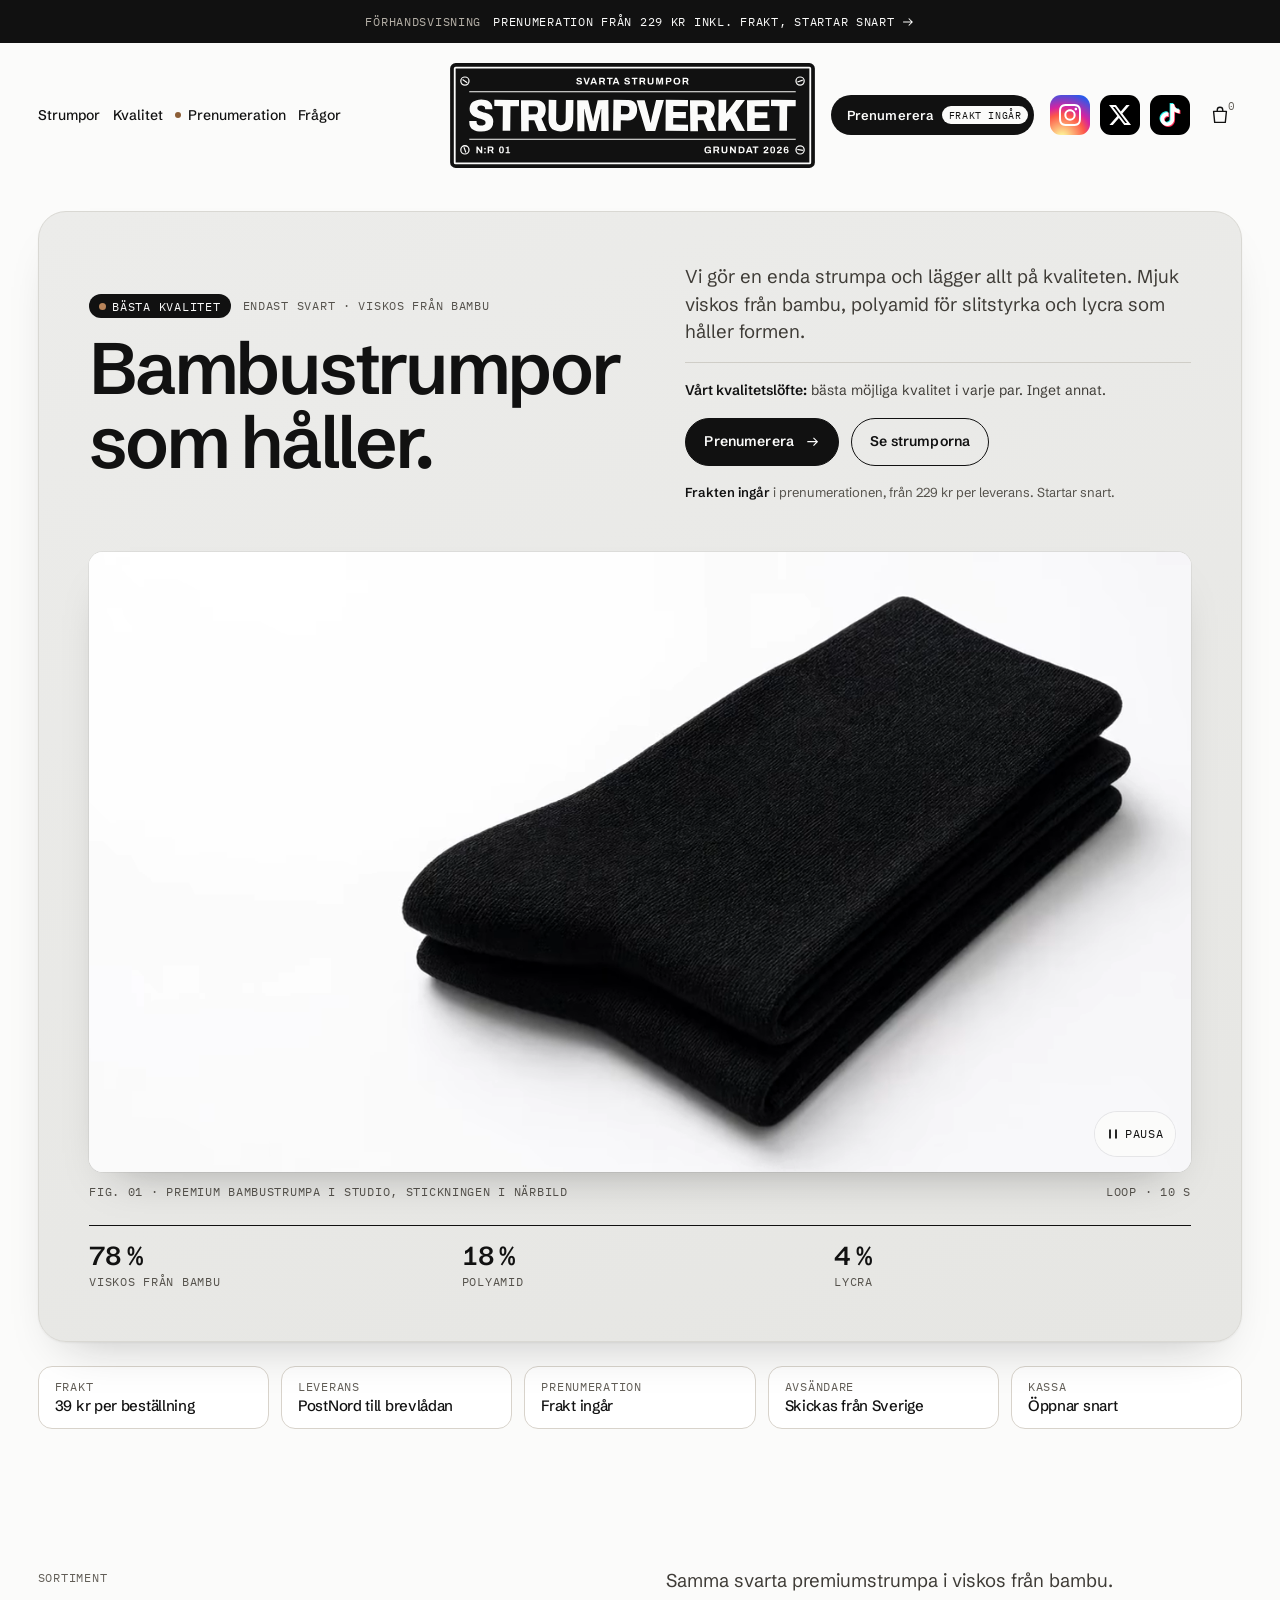
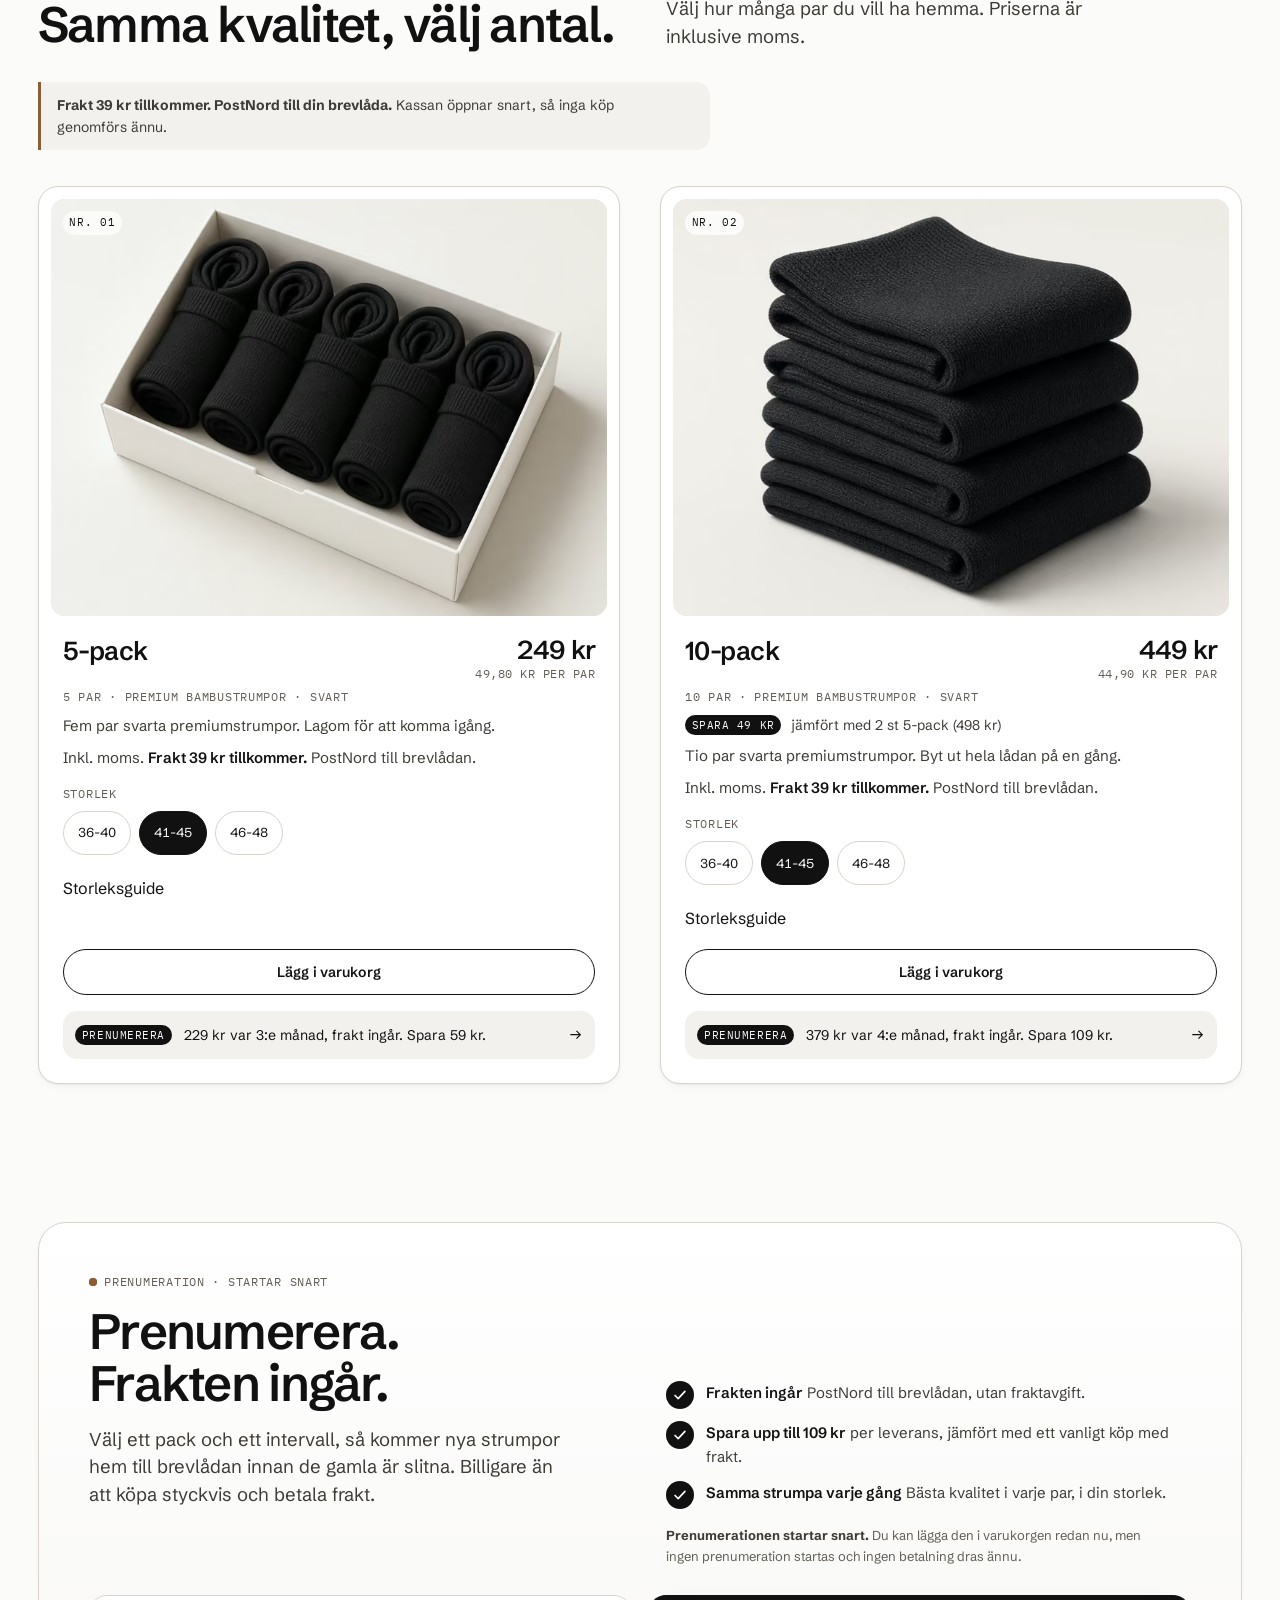
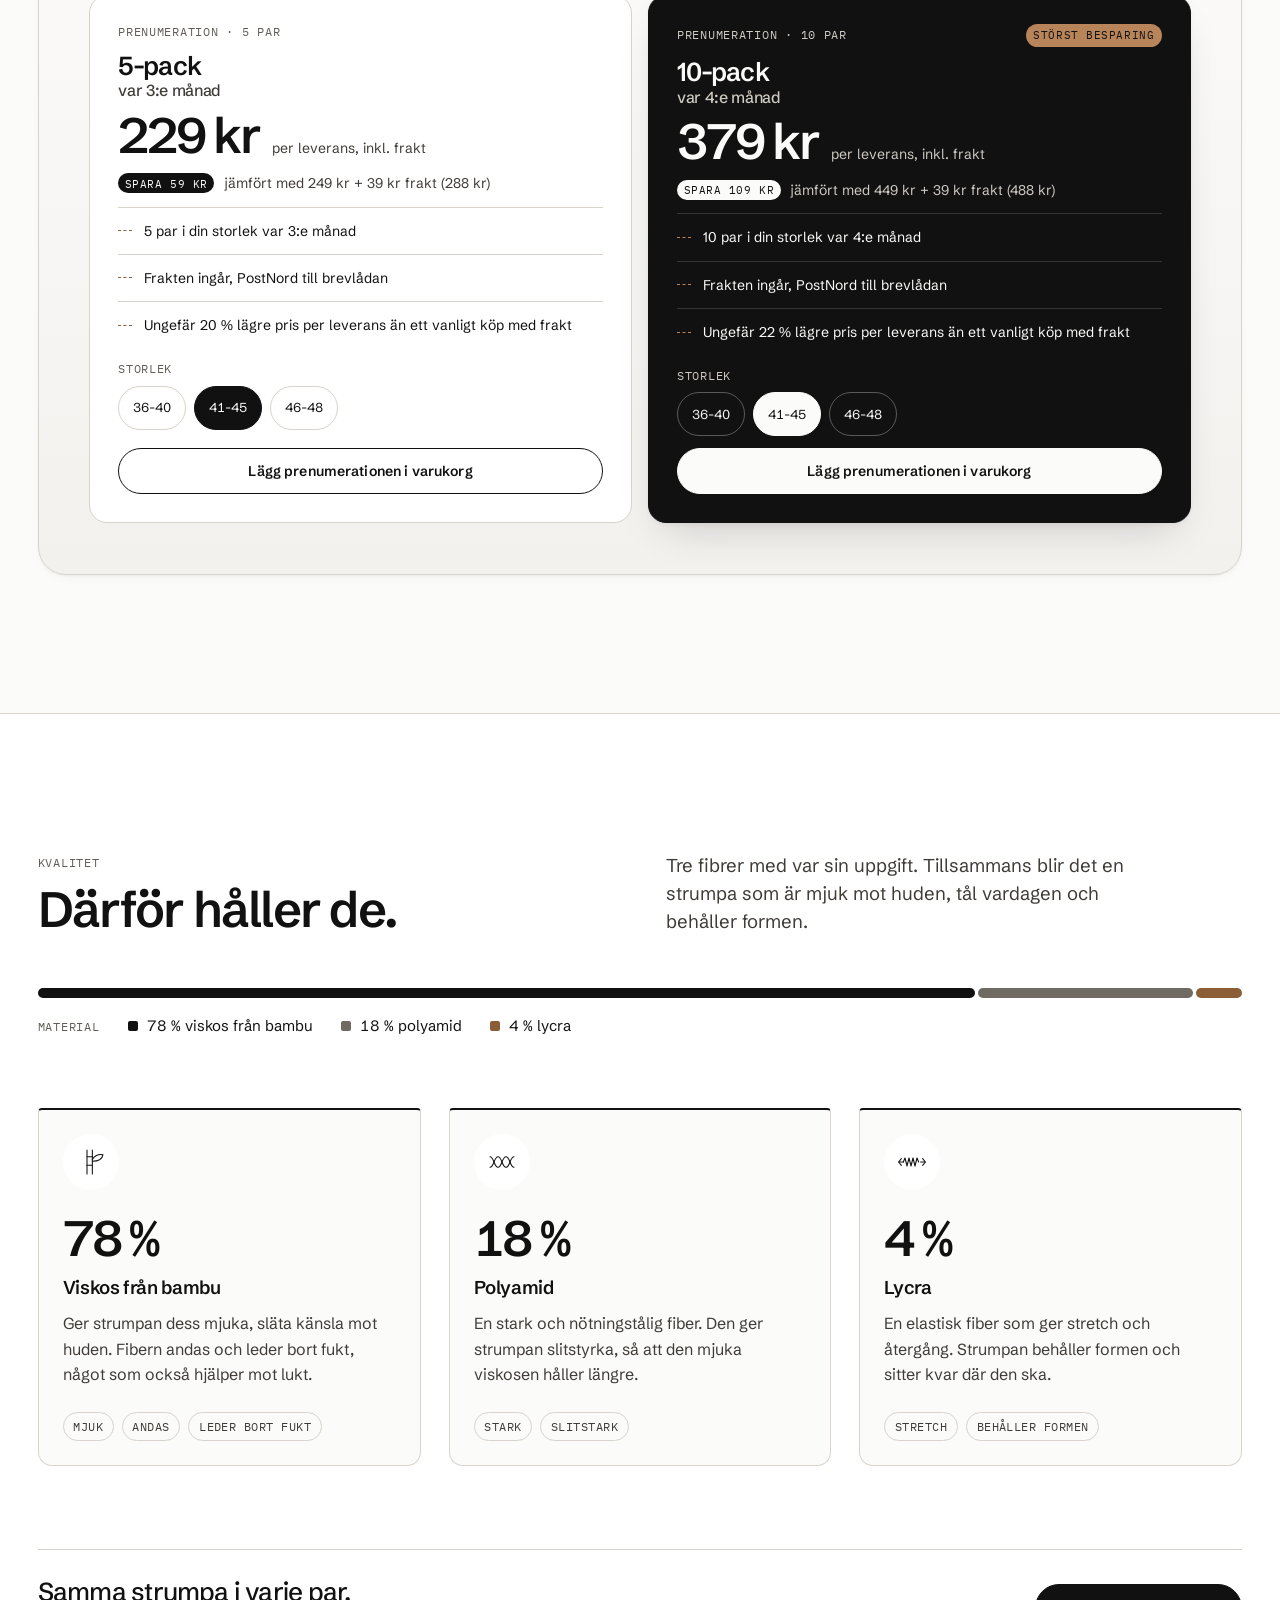
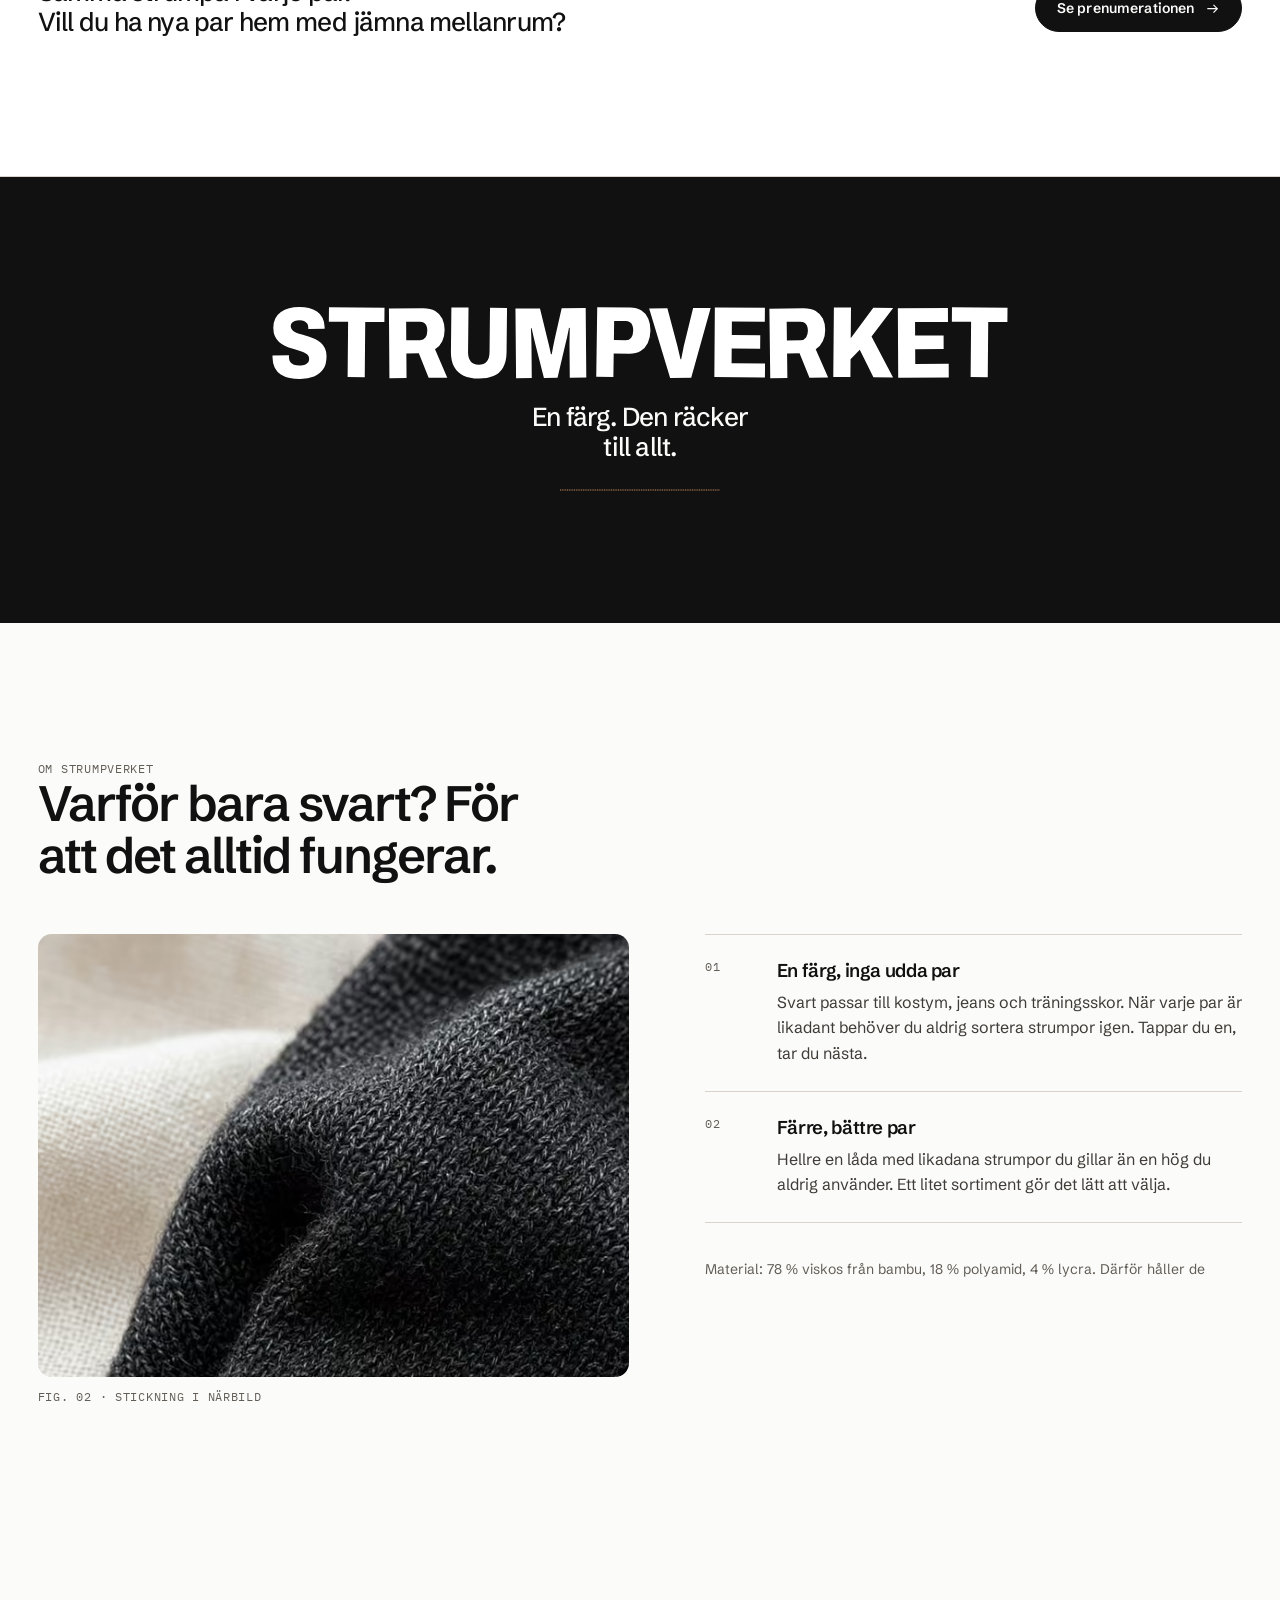
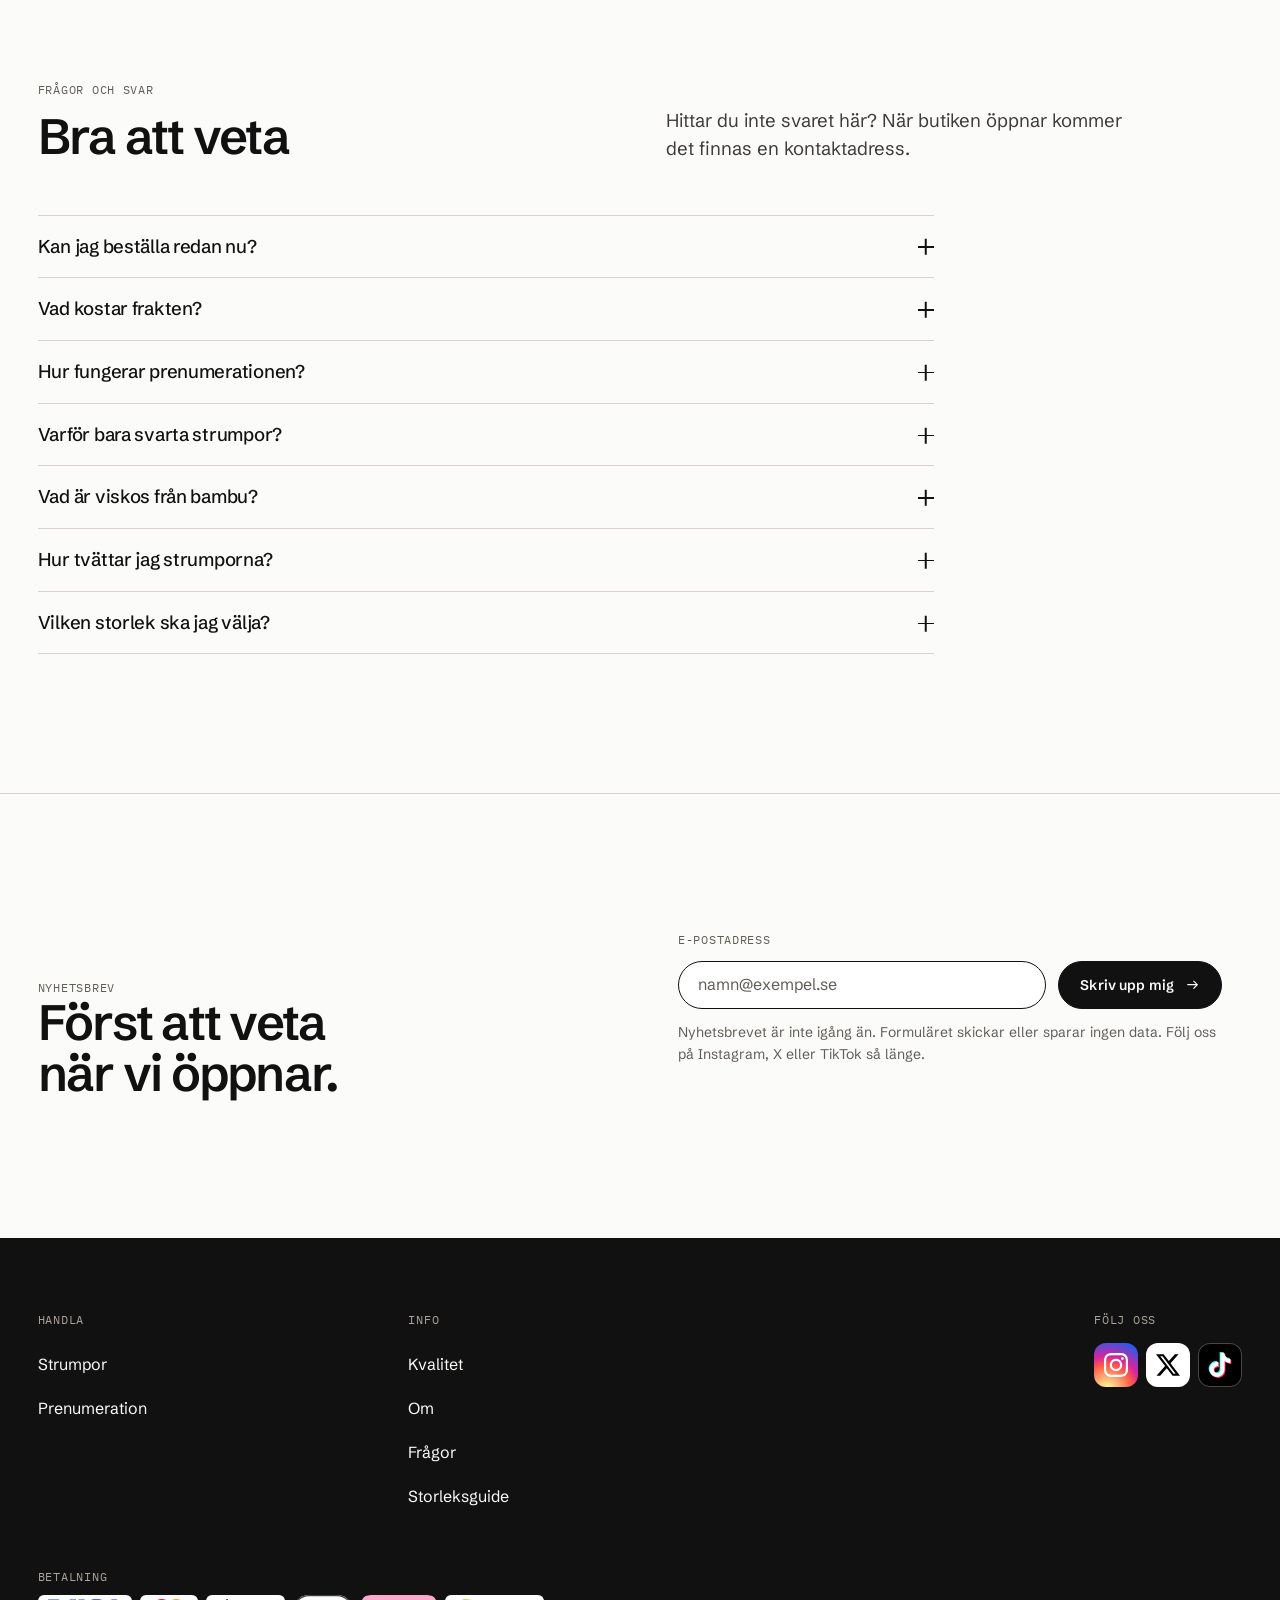
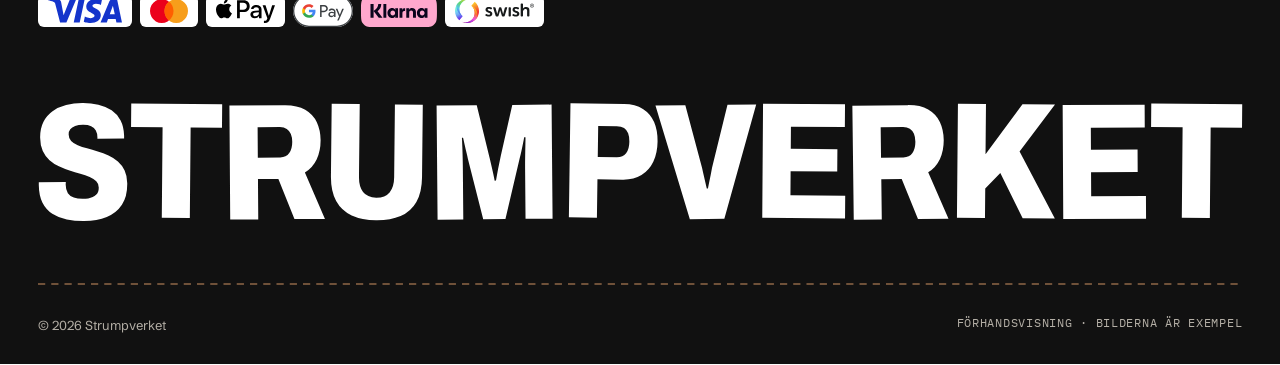
==== commit a5b36b83: "Design: lite bredare desktop-layout (#11) Höjer --max från 72rem (1152px) till 86rem (1376px), ca +1" ====
--- a/index.html
+++ b/index.html
@@ -14,7 +14,7 @@
 <link rel="icon" href="favicon-16.png" type="image/png" sizes="16x16">
 <link rel="apple-touch-icon" href="apple-touch-icon.png" sizes="180x180">
 <link rel="manifest" href="site.webmanifest">
-<meta name="theme-color" content="#e9e4dc">
+<meta name="theme-color" content="#111111">
 <meta property="og:type" content="website">
 <meta property="og:locale" content="sv_SE">
 <meta property="og:site_name" content="Strumpverket">
@@ -32,7 +32,7 @@
 <meta name="twitter:image:alt" content="Strumpverkets logotyp, en svart skylt med texten STRUMPVERKET, bredvid rubriken Svarta strumpor. Inget annat.">
 <link rel="preload" href="assets/fonts/schibsted-grotesk-var.woff2" as="font" type="font/woff2" crossorigin>
 <link rel="preload" as="image" type="image/avif" imagesrcset="assets/img/hero-640.avif 640w, assets/img/hero-1280.avif 1280w" imagesizes="(min-width: 86rem) 80rem, 90vw" fetchpriority="high">
-<style> @font-face{font-family: "Schibsted Grotesk";src: url("assets/fonts/schibsted-grotesk-var.woff2") format("woff2");font-weight: 400 800;font-style: normal;font-display: swap}@font-face{font-family: "Plex Mono";src: url("assets/fonts/ibm-plex-mono-400.woff2") format("woff2");font-weight: 400;font-style: normal;font-display: swap}@font-face{font-family: "Grotesk Fallback";src: local("Arial"),local("Helvetica"),local("Liberation Sans");size-adjust: 101%;ascent-override: 96%;descent-override: 26%}:root{--paper: #fbfbfa;--paper-2: #f2f1ee;--paper-3: #e9e6e0;--white: #ffffff;--ink: #111111;--ink-2: #3f3c37;--muted: #625e57;--line: #d8d3cb;--bronze: #8c5e36;--bronze-dark: #b8845a;--thread: var(--bronze);--font-sans: "Schibsted Grotesk","Grotesk Fallback",system-ui,sans-serif;--font-mono: "Plex Mono",ui-monospace,"SFMono-Regular",Menlo,monospace;--step--1: 0.75rem;--step-0: 1rem;--step-1: clamp(1.0625rem,1rem + 0.2vw,1.1875rem);--step-2: clamp(1.375rem,1.15rem + 0.6vw,1.625rem);--step-3: clamp(2rem,1.3rem + 2.25vw,3.25rem);--step-4: clamp(2.5rem,1.1rem + 4.3vw,5.25rem);--s-1: 0.25rem;--s-2: 0.5rem;--s-3: 0.75rem;--s-4: 1rem;--s-5: 1.5rem;--s-6: 2rem;--s-7: 3rem;--s-8: 4rem;--s-9: 6rem;--section: clamp(4rem,2rem + 8.3vw,8.75rem);--gutter: clamp(1.25rem,0.6rem + 2.2vw,2.5rem);--max: 86rem;--radius: 14px;--radius-lg: clamp(18px,1rem + 1vw,28px);--shadow-1: 0 1px 2px rgb(17 17 17 / 0.04),0 4px 14px -6px rgb(17 17 17 / 0.08);--shadow-2: 0 2px 4px rgb(17 17 17 / 0.04),0 18px 40px -18px rgb(17 17 17 / 0.22);--ease-out: cubic-bezier(0.22,1,0.36,1);--ease-in-out: cubic-bezier(0.65,0,0.35,1);--header-h: 4rem;--masthead-h: 9rem;color-scheme: light}@media (min-width: 64rem){:root{--s-6: 1.75rem;--s-7: 2.5rem;--s-8: 3.25rem;--s-9: 4.75rem}}*,*::before,*::after{box-sizing: border-box}html{-webkit-text-size-adjust: 100%;text-size-adjust: 100%;scroll-padding-top: calc(var(--header-h) + 1rem)}@media (prefers-reduced-motion: no-preference){html{scroll-behavior: smooth}}body{margin: 0;background: var(--paper);color: var(--ink);font-family: var(--font-sans);font-size: var(--step-0);line-height: 1.6;font-weight: 400;-webkit-font-smoothing: antialiased;font-kerning: normal}img,video,svg{display: block;max-width: 100%}[hidden]{display: none !important}img,video{height: auto}button,input{font: inherit;color: inherit}a{color: inherit}h1,h2,h3{margin: 0;font-weight: 600;line-height: 1.04;letter-spacing: -0.035em;text-wrap: balance}p{margin: 0;text-wrap: pretty}ul,ol{margin: 0;padding: 0;list-style: none}:focus-visible{outline: 2px solid var(--ink);outline-offset: 3px;border-radius: 2px}.skip-link{position: absolute;left: var(--gutter);top: -100px;z-index: 100;background: var(--ink);color: var(--paper);padding: var(--s-3) var(--s-4);text-decoration: none}.skip-link:focus{top: var(--s-3)}.visually-hidden{position: absolute !important;width: 1px;height: 1px;overflow: hidden;clip-path: inset(50%);white-space: nowrap}.wrap{width: 100%;max-width: var(--max);margin-inline: auto;padding-inline: var(--gutter)}.label{font-family: var(--font-mono);font-size: var(--step--1);letter-spacing: 0.06em;text-transform: uppercase;color: var(--muted);line-height: 1.4}.site-header{position: sticky;top: 0;z-index: 20;background: color-mix(in srgb,var(--paper) 88%,transparent);backdrop-filter: saturate(1.2) blur(10px);-webkit-backdrop-filter: saturate(1.2) blur(10px);border-bottom: 1px solid transparent;transition: border-color 0.3s}.site-header.is-scrolled{border-bottom-color: var(--line)}.site-header>.wrap{height: var(--header-h);display: grid;grid-template-columns: 1fr auto 1fr;align-items: center;gap: var(--s-4)}.nav{display: none}.nav ul{display: flex;flex-wrap: wrap;gap: clamp(0.65rem,-0.8rem + 2vw,var(--s-6))}.nav a{text-decoration: none;font-size: 0.9375rem;white-space: nowrap}@media (min-width: 52rem) and (max-width: 71.99rem){.nav a{font-size: 0.875rem}.nav ul{gap: 0.7rem}}@media (min-width: 52rem) and (max-width: 59.99rem){.nav ul{gap: 0.5rem}.nav a{font-size: 0.8125rem}}.header-left{display: flex;align-items: center}.header-right{display: flex;justify-content: flex-end;align-items: center;gap: var(--s-2)}@media (min-width: 52rem){.nav{display: block}.icon-btn.menu-toggle{display: none}}.u-link{position: relative;text-decoration: none;padding-bottom: 2px}.u-link::after{content: "";position: absolute;left: 0;right: 0;bottom: 0;height: 1px;background: currentColor;transform: scaleX(0);transform-origin: right center;transition: transform 0.45s var(--ease-out)}.u-link:hover::after,.u-link:focus-visible::after{transform: scaleX(1);transform-origin: left center}.u-link.hit{display: inline-flex;align-items: center;min-height: 44px;padding-bottom: 0}.u-link.hit::after{bottom: auto;top: calc(50% + 0.62em)}.u-link.hit-slop::before{content: "";position: absolute;left: -0.2em;right: -0.2em;top: 50%;height: 44px;transform: translateY(-50%)}.wordmark{display: block;position: relative;text-decoration: none;color: var(--ink);padding: 8px;margin: -8px}.wordmark img{display: block;max-width: none;height: auto}.wordmark .wordmark__plate{display: none;width: clamp(330px,250px + 9vw,380px)}.wordmark__plain{width: 196px}@media (min-width: 40rem){.wordmark__plain{width: 224px}}@media (min-width: 64rem){.site-header{top: calc(var(--header-h) - var(--masthead-h))}.site-header>.wrap{position: relative;height: var(--masthead-h)}.wordmark{position: static}.wordmark .wordmark__plate{display: block;transition: opacity 0.35s var(--ease-out)}.wordmark__plain{position: absolute;inset-inline: 0;bottom: calc((var(--header-h) - 22px) / 2);margin-inline: auto;opacity: 0;visibility: hidden;translate: 0 6px;transition: opacity 0.35s var(--ease-out),translate 0.5s var(--ease-out),visibility 0s linear 0.35s}.header-left,.header-right{transition: translate 0.5s var(--ease-out)}.site-header.is-scrolled .wordmark__plate{opacity: 0}.site-header.is-scrolled .wordmark__plain{opacity: 1;visibility: visible;translate: 0 0;transition-delay: 0s}.site-header.is-scrolled :is(.header-left,.header-right){translate: 0 calc((var(--masthead-h) - var(--header-h)) / 2)}}@media (prefers-reduced-motion: no-preference){.js .wordmark :is(.wordmark__plate,.wordmark__plain){animation: plate-in 1.1s var(--ease-out) 0.15s backwards}.wordmark .wordmark__plate{transition: opacity 0.35s var(--ease-out),translate 0.45s var(--ease-out)}.wordmark:is(:hover,:focus-visible) .wordmark__plate,.site-header.is-scrolled .wordmark:is(:hover,:focus-visible) .wordmark__plain{translate: 0 -2px}}@media (prefers-reduced-motion: reduce){.wordmark img,.header-left,.header-right{translate: none !important}}@keyframes letter-up{to{transform: translateY(0)}}@keyframes draw{to{stroke-dashoffset: 0}}@keyframes plate-in{from{clip-path: inset(0 100% 0 0)}to{clip-path: inset(0 0 0 0)}}.icon-btn{position: relative;display: inline-grid;place-items: center;width: 44px;height: 44px;border: 0;background: transparent;border-radius: 50%;cursor: pointer;transition: background-color 0.25s}.icon-btn:hover{background: var(--paper-2)}.icon-btn svg{width: 22px;height: 22px}.cart-count{position: absolute;top: 4px;right: 2px;min-width: 18px;height: 18px;padding: 0 5px;border-radius: 9px;background: var(--ink);color: var(--paper);font-family: var(--font-mono);font-size: 0.6875rem;line-height: 18px;text-align: center}.cart-count[data-count="0"]{background: transparent;color: var(--muted)}.cart-count.is-bumping{animation: bump 0.5s var(--ease-out)}@keyframes bump{0%{scale: 1}35%{scale: 1.45}100%{scale: 1}}@media (prefers-reduced-motion: reduce){.cart-count.is-bumping{animation: none}}.mobile-nav{display: none;border-top: 1px solid var(--line)}.mobile-nav.is-open{display: block}.mobile-nav ul{display: grid;padding-block: var(--s-3) var(--s-5)}.mobile-nav a{display: block;padding: var(--s-3) 0;font-size: var(--step-2);font-weight: 600;letter-spacing: -0.03em;text-decoration: none}@media (min-width: 52rem){.mobile-nav,.mobile-nav.is-open{display: none}}.btn{--btn-bg: var(--ink);--btn-fg: var(--paper);--btn-fill: var(--paper);--btn-fill-fg: var(--ink);position: relative;isolation: isolate;overflow: hidden;display: inline-flex;align-items: center;justify-content: center;gap: 0.75em;min-height: 52px;padding: 0 1.6em;border: 1px solid var(--ink);border-radius: 999px;background: var(--btn-bg);color: var(--btn-fg);font-size: 0.9375rem;font-weight: 500;letter-spacing: 0.01em;text-decoration: none;cursor: pointer;transition: color 0.45s var(--ease-out),translate 0.4s var(--ease-out),scale 0.25s var(--ease-out),box-shadow 0.45s var(--ease-out)}.btn:hover{box-shadow: 0 10px 24px -14px rgb(17 17 17 / 0.45)}.btn:active{scale: 0.97;transition-duration: 0.45s,0.4s,0.1s,0.45s}.btn::before{content: "";position: absolute;inset: 0;z-index: -1;background: var(--btn-fill);transform: scaleX(0);transform-origin: right center;transition: transform 0.55s var(--ease-out)}.btn:hover,.btn:focus-visible{color: var(--btn-fill-fg)}.btn:hover::before,.btn:focus-visible::before{transform: scaleX(1);transform-origin: left center}.btn__arrow{width: 1.1em;height: 1.1em;transition: transform 0.45s var(--ease-out)}.btn:hover .btn__arrow,.btn:focus-visible .btn__arrow{transform: translateX(4px)}.btn--ghost{--btn-bg: transparent;--btn-fg: var(--ink);--btn-fill: var(--ink);--btn-fill-fg: var(--paper)}.btn--block{width: 100%}@media (prefers-reduced-motion: reduce){.btn,.btn::before,.btn__arrow{transition-duration: 0.01s}.btn:active{scale: 1}}.add-btn{--btn-bg: transparent;--btn-fg: var(--ink);--btn-fill: var(--ink);--btn-fill-fg: var(--paper);width: 100%;min-height: 48px}.add-btn::before{transform: scaleY(0);transform-origin: bottom}.add-btn:hover::before,.add-btn:focus-visible::before{transform: scaleY(1);transform-origin: bottom}.add-btn__label,.add-btn__done{display: inline-flex;align-items: center;gap: 0.6em;transition: translate 0.45s var(--ease-out),opacity 0.3s}.add-btn__done{position: absolute;inset: 0;justify-content: center;translate: 0 110%;opacity: 0}.add-btn.is-added{color: var(--paper)}.add-btn.is-added::before{transform: scaleY(1)}.add-btn.is-added .add-btn__label{translate: 0 -110%;opacity: 0}.add-btn.is-added .add-btn__done{translate: 0 0;opacity: 1}.add-btn__done path{stroke-dasharray: 24;stroke-dashoffset: 24}.add-btn.is-added .add-btn__done path{animation: draw 0.5s var(--ease-out) 0.15s forwards}@media (prefers-reduced-motion: reduce){.add-btn__label,.add-btn__done{transition: none}.add-btn.is-added .add-btn__done path{animation: none;stroke-dashoffset: 0}}.hero{padding-top: clamp(2.5rem,1rem + 6vw,6rem)}.hero__top{display: grid;gap: var(--s-6);align-items: end}.hero h1{font-size: var(--step-4);font-weight: 600;letter-spacing: -0.05em;line-height: 0.95}.hero h1 .line{display: block;overflow: hidden;padding-bottom: 0.06em}.hero h1 .line>span{display: inline-block}.hero__head{display: grid;gap: var(--s-5)}.hero__aside{display: grid;gap: var(--s-5);max-width: 31rem}.hero__lede{font-size: var(--step-1);color: var(--ink-2);line-height: 1.5}.hero__promise{padding-top: var(--s-4);border-top: 1px solid var(--line);color: var(--ink-2);font-size: 0.9375rem}.hero__promise strong{color: var(--ink);font-weight: 600}.hero__spec{display: grid;grid-template-columns: repeat(3,minmax(0,1fr));gap: var(--s-4);margin: clamp(2.5rem,1.5rem + 3vw,4rem) 0 0;padding-top: var(--s-4);border-top: 1px solid var(--ink)}.hero__spec div{display: flex;flex-direction: column-reverse;justify-content: flex-end;gap: var(--s-1)}.hero__spec dt{font-family: var(--font-mono);font-size: 0.75rem;letter-spacing: 0.06em;text-transform: uppercase;color: var(--muted);line-height: 1.4}.hero__spec dd{margin: 0;font-size: var(--step-2);font-weight: 600;letter-spacing: -0.03em;line-height: 1.1;font-variant-numeric: tabular-nums}.hero__cta{display: flex;flex-wrap: wrap;align-items: center;gap: var(--s-5)}.hero__media{margin: clamp(1.5rem,1rem + 2vw,2.5rem) 0 0}.hero__frame{position: relative;overflow: hidden;background: var(--paper-3);aspect-ratio: 4 / 5;border-radius: 2px}.hero__frame video,.hero__frame picture,.hero__frame img{position: absolute;inset: 0;width: 100%;height: 100%;object-fit: cover;object-position: 62% 50%}.hero__frame video{opacity: 0;transition: opacity 0.8s}.hero__frame video.is-playing{opacity: 1}.media-toggle{position: absolute;right: var(--s-4);bottom: var(--s-4);z-index: 2;display: inline-flex;align-items: center;gap: 0.5em;min-height: 44px;padding: 0 0.95em;border: 0;border-radius: 999px;cursor: pointer;background: color-mix(in srgb,var(--paper) 86%,transparent);color: var(--ink);font-family: var(--font-mono);font-size: 0.75rem;letter-spacing: 0.06em;text-transform: uppercase;backdrop-filter: blur(6px);-webkit-backdrop-filter: blur(6px)}.media-toggle svg{width: 12px;height: 12px}.media-toggle[hidden]{display: none}.hero__caption{display: flex;flex-wrap: wrap;justify-content: space-between;gap: var(--s-4);padding-top: var(--s-3)}@media (min-width: 40rem){.hero__frame{aspect-ratio: 16 / 9}}@media (min-width: 60rem){.hero__top{grid-template-columns: 1.45fr 1fr;gap: var(--s-8)}.hero__aside{padding-bottom: 0.6rem}}@media (prefers-reduced-motion: no-preference){.js .hero h1 .line>span{transform: translateY(105%);animation: letter-up 1.1s var(--ease-out) forwards}.js .hero h1 .line:nth-child(2)>span{animation-delay: 0.12s}.js .hero__eyebrow{opacity: 0;animation: fade-up 0.9s var(--ease-out) 0.1s forwards}.js .hero__spec{opacity: 0;animation: fade-up 1s var(--ease-out) 0.5s forwards}.js .hero__aside{opacity: 0;animation: fade-up 1s var(--ease-out) 0.35s forwards}}@keyframes fade-up{from{opacity: 0;transform: translateY(16px)}to{opacity: 1;transform: none}}.section{padding-block: var(--section)}.section-head{display: grid;gap: var(--s-5);margin-bottom: clamp(3rem,1.75rem + 3.5vw,5.5rem)}.section-head .label{margin-bottom: var(--s-3)}.section-head h2{font-size: var(--step-3)}.section-head>p{color: var(--ink-2);max-width: 34rem;font-size: var(--step-1);line-height: 1.5}@media (min-width: 60rem){.section-head{grid-template-columns: 1fr 1fr;align-items: end;gap: var(--s-8)}}.stitch-divider{width: 100%;height: 6px;color: var(--thread)}.stitch-divider line{stroke: currentColor;stroke-width: 1.5;stroke-dasharray: 6 5}@media (prefers-reduced-motion: no-preference){.js .stitch-divider line{clip-path: inset(0 100% 0 0);transition: clip-path 1.6s var(--ease-in-out)}.js .stitch-divider.is-in line{clip-path: inset(0 0 0 0)}}.products{display: grid;gap: var(--s-6) var(--s-3);grid-template-columns: repeat(2,minmax(0,1fr));align-items: stretch}@media (min-width: 60rem){.products{gap: var(--s-7) var(--s-5)}}@media (min-width: 72rem){.products{grid-template-columns: repeat(4,minmax(0,1fr))}}.product-card{display: flex;flex-direction: column;gap: var(--s-3);min-width: 0;height: 100%}.product{display: flex;flex-direction: column;flex: 1;min-width: 0}.product__media-link{display: block;color: inherit;text-decoration: none}.product__media-link:focus-visible{outline-offset: 2px}.product__media{position: relative;overflow: hidden;background: #eeebe6;aspect-ratio: 3 / 4}.product__media img{width: 100%;height: 100%;object-fit: cover;transition: scale 1.2s var(--ease-out)}.product-card:hover .product__media img,.product-card:focus-within .product__media img{scale: 1.035}@media (prefers-reduced-motion: reduce){.product-card:hover .product__media img,.product-card:focus-within .product__media img{scale: 1}}@media (max-width: 39.99rem){.product__media{aspect-ratio: 1 / 1}.product__row{flex-direction: column;align-items: flex-start;gap: 0.15rem}.product__name{font-size: 1.125rem}.product__price{align-items: flex-start;text-align: left;font-size: 1rem}.product__desc{font-size: 0.875rem;line-height: 1.45}.product__meta{flex-wrap: wrap}.product-card .add-btn{font-size: 0.8125rem;padding-inline: 0.4em}.product-card .sizes__opts{gap: 0.35rem}.product-card .chip{flex: 1 1 2.5rem}.product-card .chip span{width: 100%;min-width: 0;padding-inline: 0.2em;font-size: 0.75rem}}.product__tag{position: absolute;left: var(--s-3);top: var(--s-3);font-family: var(--font-mono);font-size: 0.6875rem;letter-spacing: 0.06em;text-transform: uppercase;background: var(--paper);color: var(--ink);padding: 0.3em 0.6em}.product__placard{display: flex;flex-direction: column;gap: var(--s-2);flex: 1;padding-top: var(--s-1);border-top: 1px solid var(--ink)}.product__placard .add-btn{margin-top: auto}.product__row{display: flex;justify-content: space-between;align-items: flex-start;gap: var(--s-3);padding-top: var(--s-3)}.product__name{flex: 1;min-width: 0;font-size: var(--step-1);font-weight: 600;letter-spacing: -0.02em;line-height: 1.2}.product__price{flex: none;display: flex;flex-direction: column;align-items: flex-end;gap: 0.1rem;font-size: var(--step-1);font-weight: 500;font-variant-numeric: tabular-nums;line-height: 1.15;text-align: right}.price-was{color: var(--muted);font-weight: 400;font-size: 0.8125rem;text-decoration: line-through;letter-spacing: 0}.price-now{font-weight: 500}.save-line{display: flex;flex-wrap: wrap}.save-badge{display: inline-block;padding: 0.28em 0.6em 0.22em;border-radius: 999px;background: var(--ink);color: var(--paper);font-family: var(--font-mono);font-size: 0.6875rem;font-weight: 400;letter-spacing: 0.05em;text-transform: uppercase;line-height: 1.3;white-space: nowrap}.size-extra{display: flex}.callout{padding: var(--s-3) var(--s-4);background: var(--paper-2);border-left: 3px solid var(--bronze);color: var(--ink-2);font-size: 0.9375rem}.section-head + .callout{margin-top: calc(-1 * clamp(1.25rem,0.8rem + 1.5vw,2.5rem));margin-bottom: clamp(1.75rem,1rem + 2vw,2.75rem);max-width: 42rem}.product__desc{color: var(--ink-2);font-size: 0.9375rem}.product__meta{display: flex;justify-content: space-between;gap: var(--s-3)}.sizes{border: 0;padding: 0;margin: var(--s-2) 0 var(--s-1);min-width: 0}.sizes legend{padding: 0;margin-bottom: var(--s-2)}.sizes__opts{display: flex;flex-wrap: wrap;gap: var(--s-2)}.chip{position: relative}.chip input{position: absolute;opacity: 0;inset: 0;margin: 0;cursor: pointer}.chip span{display: inline-grid;place-items: center;min-width: 4.25rem;min-height: 44px;padding: 0 0.8em;border: 1px solid var(--line);border-radius: 999px;font-size: 0.875rem;font-variant-numeric: tabular-nums;transition: border-color 0.2s,background-color 0.2s,color 0.2s}.chip input:hover + span{border-color: var(--ink)}.chip input:checked + span{background: var(--ink);border-color: var(--ink);color: var(--paper)}.chip input:focus-visible + span{outline: 2px solid var(--ink);outline-offset: 2px}.why{display: grid;gap: var(--s-8)}.why__statement{font-size: var(--step-3);font-weight: 600;letter-spacing: -0.04em;line-height: 1.05;max-width: 22ch;text-wrap: balance}.why__grid{display: grid;gap: var(--s-7)}.why__media figure{margin: 0}.why__media .frame{overflow: hidden;background: var(--paper-3);aspect-ratio: 4 / 3}.why__media img{width: 100%;height: 100%;object-fit: cover}.why__media figcaption{padding-top: var(--s-3)}.points{display: grid;gap: 0;counter-reset: pt}.points li{display: grid;grid-template-columns: 3.5rem 1fr;gap: var(--s-4);padding: var(--s-5) 0;border-top: 1px solid var(--line)}.points li:last-child{border-bottom: 1px solid var(--line)}.points h3{font-size: var(--step-1);letter-spacing: -0.02em;margin-bottom: var(--s-2);line-height: 1.25}.points p{color: var(--ink-2)}.why__note{margin-top: var(--s-5);color: var(--muted);font-size: 0.875rem}@media (min-width: 60rem){.why__grid{grid-template-columns: 1.1fr 1fr;gap: var(--s-9);align-items: start}.why__media{position: sticky;top: calc(var(--header-h) + 2rem)}}.box{background: var(--paper-2)}.box__grid{display: grid;gap: var(--s-7);align-items: center}.box__media{overflow: hidden;background: #eeebe6;aspect-ratio: 3 / 4;max-width: 34rem}.box__media img{width: 100%;height: 100%;object-fit: cover}.box__body{display: grid;gap: var(--s-5);max-width: 34rem}.box__body h2{font-size: var(--step-3)}.box__body>p{color: var(--ink-2);font-size: var(--step-1);line-height: 1.5}.box__list li{display: flex;gap: var(--s-3);padding: var(--s-3) 0;border-top: 1px solid var(--line)}.box__list li::before{content: "";flex: none;width: 14px;margin-top: 0.75em;border-top: 1.5px dashed var(--thread)}.box__price{display: flex;align-items: center;gap: var(--s-3);flex-wrap: wrap}.box__price strong{font-size: var(--step-2);font-weight: 600;letter-spacing: -0.03em}@media (min-width: 60rem){.box__grid{grid-template-columns: 1fr 1fr;gap: var(--s-9)}}.products--duo{grid-template-columns: minmax(0,1fr);gap: var(--s-7)}@media (min-width: 40rem){.products--duo{grid-template-columns: repeat(2,minmax(0,1fr));gap: var(--s-7) var(--s-5)}}@media (min-width: 72rem){.products--duo{grid-template-columns: repeat(2,minmax(0,1fr));gap: var(--s-7) var(--s-7)}}.products--duo .product__media{aspect-ratio: 4 / 3}.products--duo .product__media img{object-position: 50% 55%}.products--duo .product__name{font-size: var(--step-2)}.products--duo .product__price .price-now{font-size: var(--step-2);font-weight: 600;letter-spacing: -0.03em}@media (max-width: 39.99rem){.products--duo .product__media{aspect-ratio: 4 / 3}.products--duo .product__row{flex-direction: row;align-items: flex-start}.products--duo .product__price{align-items: flex-end;text-align: right}.products--duo .product-card .add-btn{font-size: 0.9375rem}.products--duo .product-card .chip{flex: 1 1 4rem}.products--duo .product-card .chip span{font-size: 0.875rem}}.price-unit{font-family: var(--font-mono);font-size: 0.75rem;font-weight: 400;letter-spacing: 0.04em;color: var(--muted);text-transform: uppercase}.save-line{align-items: center;gap: 0.35rem 0.6rem}.save-note{font-size: 0.875rem;color: var(--ink-2)}.ship-line{font-size: 0.9375rem;color: var(--ink-2)}.ship-line strong{color: var(--ink);font-weight: 600}.subs{display: grid;gap: var(--s-5)}@media (min-width: 48rem){.subs{grid-template-columns: repeat(2,minmax(0,1fr))}}.sub-card{display: flex}.sub{display: flex;flex-direction: column;gap: var(--s-4);flex: 1;padding: clamp(1.25rem,0.8rem + 2vw,2.25rem);background: var(--paper);border: 1px solid var(--line);border-top: 2px solid var(--ink)}.sub__name{font-size: var(--step-3)}.sub__name span{display: block;margin-top: 0.15em;font-size: var(--step-1);font-weight: 500;letter-spacing: -0.02em;color: var(--ink-2)}.sub__price{display: flex;flex-wrap: wrap;align-items: baseline;gap: var(--s-3)}.sub__price strong{font-size: var(--step-2);font-weight: 600;letter-spacing: -0.03em;font-variant-numeric: tabular-nums}.sub .add-btn{margin-top: auto}.sub .sizes{margin: 0}.faq{max-width: 56rem}.faq details{border-top: 1px solid var(--line)}.faq details:last-child{border-bottom: 1px solid var(--line)}.faq summary{display: flex;justify-content: space-between;align-items: center;gap: var(--s-4);padding: var(--s-5) 0;cursor: pointer;list-style: none;font-size: var(--step-1);font-weight: 500;letter-spacing: -0.015em}.faq summary::-webkit-details-marker{display: none}.faq summary .plus{position: relative;flex: none;width: 16px;height: 16px}.faq summary .plus::before,.faq summary .plus::after{content: "";position: absolute;left: 0;top: 50%;width: 100%;height: 1.5px;background: currentColor;transition: transform 0.4s var(--ease-out)}.faq summary .plus::after{transform: rotate(90deg)}.faq details[open] summary .plus::after{transform: rotate(0deg)}.faq .answer{padding: 0 0 var(--s-6);max-width: 44rem;color: var(--ink-2)}.faq details::details-content{block-size: 0;overflow-y: clip;transition: block-size 0.45s var(--ease-out),content-visibility 0.45s allow-discrete}.faq details[open]::details-content{block-size: auto}@supports (interpolate-size: allow-keywords){:root{interpolate-size: allow-keywords}}@media (prefers-reduced-motion: reduce){.faq details::details-content{transition: none}}.news{border-top: 1px solid var(--line)}.news__grid{display: grid;gap: var(--s-6)}.news h2{font-size: var(--step-3)}.news__form{display: grid;gap: var(--s-3);max-width: 34rem}.news__field{display: flex;flex-direction: column;gap: var(--s-3)}.news__field input{min-height: 52px;padding: 0 1.2em;border: 1px solid var(--ink);border-radius: 999px;background: transparent}.news__field input::placeholder{color: var(--muted);opacity: 1}.news__note{font-size: 0.875rem;color: var(--muted)}.news__status{min-height: 1.5em;font-size: 0.9375rem}@media (min-width: 40rem){.news__field{flex-direction: row}.news__field input{flex: 1}}@media (min-width: 60rem){.news__grid{grid-template-columns: 1fr 1fr;align-items: end;gap: var(--s-9)}}.site-footer{padding-top: var(--s-9);padding-bottom: var(--s-6);background: var(--ink);color: var(--paper)}.site-footer a{color: var(--paper)}.site-footer :focus-visible,.moment :focus-visible{outline-color: var(--paper)}.footer-cols{display: grid;gap: var(--s-7);grid-template-columns: repeat(2,1fr)}.footer-cols h2{font-family: var(--font-mono);font-size: var(--step--1);font-weight: 400;letter-spacing: 0.06em;text-transform: uppercase;color: #a9a49b;margin-bottom: var(--s-4)}.footer-cols ul{display: grid;gap: 0}.footer-cols a.hit{width: max-content;max-width: 100%}.footer-cols a{text-decoration: none}.footer-cols .socials{display: flex;flex-wrap: wrap;gap: var(--s-2)}.socials a{display: inline-grid;place-items: center;width: 44px;height: 44px;border-radius: 50%;border: 1px solid #45423d;transition: background-color 0.3s,color 0.3s,border-color 0.3s,translate 0.3s var(--ease-out)}.socials a:hover,.socials a:focus-visible{background: var(--paper);color: var(--ink);border-color: var(--paper);translate: 0 -2px}@media (prefers-reduced-motion: reduce){.socials a:hover,.socials a:focus-visible{translate: none}}.socials svg{width: 18px;height: 18px;fill: currentColor}.socials-col{grid-column: 1 / -1}.header-socials{display: none;align-items: center;gap: 2px;margin: 0;padding: 0;list-style: none}.header-socials a{display: inline-grid;place-items: center;width: 44px;height: 44px;border-radius: 50%;color: var(--ink);border: 1px solid transparent;transition: background-color 0.3s,border-color 0.3s,translate 0.3s var(--ease-out)}.header-socials a:hover,.header-socials a:focus-visible{background: var(--paper-2);border-color: var(--line);translate: 0 -2px}@media (prefers-reduced-motion: reduce){.header-socials a:hover,.header-socials a:focus-visible{translate: none}}.header-socials svg{width: 18px;height: 18px;fill: currentColor}@media (min-width: 64rem){.header-socials{display: flex}}.socials--light a{color: var(--ink);border-color: var(--line)}.socials--light a:hover,.socials--light a:focus-visible{background: var(--ink);color: var(--paper);border-color: var(--ink)}.mobile-socials{display: grid;gap: var(--s-3);padding-bottom: var(--s-5);border-top: 1px solid var(--line);padding-top: var(--s-4)}.mobile-socials .label{margin: 0}.pay-block{margin-top: var(--s-8)}.pay-block h2{font-family: var(--font-mono);font-size: var(--step--1);font-weight: 400;letter-spacing: 0.06em;text-transform: uppercase;color: #a9a49b;margin: 0 0 var(--s-3)}.pay-row{display: flex;flex-wrap: wrap;align-items: center;gap: 8px}.pay-badge{display: inline-flex;align-items: center;justify-content: center;box-sizing: border-box;height: 32px;padding: 4px 10px;background: #fff;border-radius: 6px}.pay-badge img{display: block;height: 24px;width: auto;max-width: none}.pay-badge--mark{padding: 0;background: transparent}.pay-badge--mark img{height: 32px}.footer-mark{margin-top: var(--s-9);container-type: inline-size}.footer-mark .mark{width: 100%;height: auto}.footer-mark .stitch-divider{margin-top: 5cqi;color: var(--bronze-dark)}.footer-base{display: flex;flex-wrap: wrap;justify-content: space-between;gap: var(--s-3);margin-top: var(--s-6);font-size: 0.8125rem;color: #b5b0a7}.footer-base .label{color: #b5b0a7}@media (min-width: 52rem){.footer-cols{grid-template-columns: 1fr 1fr 1.4fr}.socials-col{grid-column: auto;justify-self: end}}.cart{margin: 0 0 0 auto;padding: 0;border: 0;width: min(28rem,100vw);max-width: 100vw;height: 100dvh;max-height: 100dvh;background: var(--paper);color: var(--ink);transition: translate 0.5s var(--ease-out),display 0.5s allow-discrete,overlay 0.5s allow-discrete;translate: 100% 0}.cart[open]{translate: 0 0}@starting-style{.cart[open]{translate: 100% 0}}.cart::backdrop{background: rgb(18 18 17 / 0);transition: background-color 0.5s,display 0.5s allow-discrete,overlay 0.5s allow-discrete}.cart[open]::backdrop{background: rgb(18 18 17 / 0.35)}@starting-style{.cart[open]::backdrop{background: rgb(18 18 17 / 0)}}@media (prefers-reduced-motion: reduce){.cart,.cart::backdrop{transition: none}}.cart__inner{display: grid;grid-template-rows: auto 1fr auto;height: 100%}.cart__head{display: flex;justify-content: space-between;align-items: center;padding: var(--s-4) var(--gutter);border-bottom: 1px solid var(--line)}.cart__head h2{font-size: var(--step-1);letter-spacing: -0.02em}.cart__items{overflow-y: auto;padding: 0 var(--gutter)}.cart__empty{padding: var(--s-7) 0;color: var(--ink-2)}.cart-item{display: grid;grid-template-columns: 4.5rem 1fr auto;gap: var(--s-4);padding: var(--s-5) 0;border-bottom: 1px solid var(--line);align-items: start}.cart-item img{width: 4.5rem;height: 6rem;object-fit: cover;background: #eeebe6}.cart-item__name{font-weight: 600;line-height: 1.3}.cart-item__price{font-variant-numeric: tabular-nums;white-space: nowrap}.qty{display: inline-flex;align-items: center;margin-top: var(--s-3);border: 1px solid var(--line);border-radius: 999px}.qty button{width: 44px;height: 44px;border: 0;background: none;cursor: pointer;border-radius: 50%}.qty button:hover{background: var(--paper-2)}.qty output{min-width: 1.75rem;text-align: center;font-variant-numeric: tabular-nums}.remove{margin-top: var(--s-3);border: 0;background: none;padding: 0;cursor: pointer;color: var(--muted);font-size: 0.875rem}.cart__foot{padding: var(--s-5) var(--gutter) var(--s-6);border-top: 1px solid var(--line);display: grid;gap: var(--s-4)}.cart__lines{margin: 0;display: grid;gap: var(--s-1);font-size: 0.9375rem;color: var(--ink-2)}.cart__lines div{display: flex;justify-content: space-between;gap: var(--s-4)}.cart__lines dt,.cart__lines dd{margin: 0}.cart__lines dd{font-variant-numeric: tabular-nums}.cart__sum{display: flex;justify-content: space-between;font-size: var(--step-1);font-weight: 600}.cart__notice{padding: var(--s-4);background: var(--paper-2);font-size: 0.9375rem}.cart__notice[hidden]{display: none}.toast{position: fixed;left: 50%;bottom: var(--s-5);z-index: 30;translate: -50% 150%;opacity: 0;background: var(--ink);color: var(--paper);padding: 0.85em 1.3em;border-radius: 999px;font-size: 0.9375rem;transition: translate 0.5s var(--ease-out),opacity 0.3s;pointer-events: none;white-space: nowrap}.toast.is-on{translate: -50% 0;opacity: 1}@media (prefers-reduced-motion: reduce){.toast{transition: opacity 0.2s;translate: -50% 0}}@media (prefers-reduced-motion: no-preference){.js [data-reveal]{opacity: 0;transform: translateY(28px);transition: opacity 0.9s var(--ease-out),transform 1.1s var(--ease-out);transition-delay: calc(var(--d,0) * 90ms)}.js [data-reveal].is-in{opacity: 1;transform: none}}.demo-bar{background: var(--ink);color: var(--paper);text-align: center;padding: 0.5rem var(--gutter);font-family: var(--font-mono);font-size: 0.75rem;letter-spacing: 0.06em;text-transform: uppercase}.trust{border-block: 1px solid var(--line);padding-block: var(--s-5);margin-top: var(--s-5)}.trust__list{display: grid;grid-template-columns: 1fr 1fr;gap: var(--s-4) var(--s-5)}.trust__value{font-weight: 500;letter-spacing: -0.02em;line-height: 1.3}.trust__note{margin-top: var(--s-4)}@media (min-width: 60rem){.trust__list{grid-template-columns: repeat(5,minmax(0,1fr))}}@media (max-width: 23rem){.trust__list{grid-template-columns: 1fr}}.moment{background: var(--ink);color: var(--paper);padding-block: clamp(4.5rem,2.5rem + 7vw,8.5rem)}.moment__inner{display: grid;justify-items: center;text-align: center;gap: var(--s-5)}.moment__reveal{display: block;width: min(100%,46rem)}.moment__mark{width: 100%;height: auto}.moment__line{font-size: var(--step-2);font-weight: 500;letter-spacing: -0.03em;line-height: 1.15;max-width: 14ch}.moment .stitch-divider{width: min(10rem,36vw);color: var(--bronze-dark)}@media (prefers-reduced-motion: no-preference){.js .moment__reveal .moment__mark{clip-path: inset(0 100% 0 0)}.js .moment__reveal.is-in .moment__mark{clip-path: inset(0 0 0 0);transition: clip-path 1.25s var(--ease-out)}}.crumbs{display: flex;flex-wrap: wrap;align-items: center;gap: 0.35rem 0.55rem;margin-bottom: var(--s-5);color: var(--muted);font-family: var(--font-mono);font-size: var(--step--1);letter-spacing: 0.04em;text-transform: uppercase}.crumbs a{color: var(--ink)}.crumbs [aria-current="page"]{color: var(--ink)}.guide,.pdp-page{padding-top: clamp(1.5rem,0.5rem + 3vw,3.5rem);padding-bottom: var(--section)}.guide{max-width: 56rem}.guide h1,.pdp h1{font-size: var(--step-3)}.guide .lede,.pdp__lede{color: var(--ink-2);font-size: var(--step-1);margin-top: var(--s-4);max-width: 40rem}.guide h2,.pdp__block h2,.pdp__more h2{font-size: var(--step-1);letter-spacing: -0.02em;margin: var(--s-6) 0 var(--s-3)}.guide .callout{margin-top: var(--s-5)}.table-wrap{margin-top: var(--s-5);border-top: 1px solid var(--ink)}.size-table{width: 100%;border-collapse: collapse;table-layout: fixed}.size-table caption{caption-side: top;text-align: left;padding: var(--s-4) 0;font-weight: 600;letter-spacing: -0.02em}.size-table th,.size-table td{text-align: left;padding: 0.85rem 0.75rem;border-bottom: 1px solid var(--line);vertical-align: top;font-variant-numeric: tabular-nums}.size-table th:first-child,.size-table td:first-child{width: 34%}.size-table th{font-family: var(--font-mono);font-size: 0.75rem;font-weight: 400;letter-spacing: 0.04em;text-transform: uppercase;color: var(--muted)}@media (max-width: 40rem){.size-table th,.size-table td{padding: 0.7rem 0.35rem;font-size: 0.875rem}.size-table th{font-size: 0.6875rem;letter-spacing: 0.03em}}.pdp{display: grid;gap: var(--s-6)}.pdp__label{margin-bottom: var(--s-3)}.pdp__more-text{color: var(--ink-2);margin-top: var(--s-3)}.pdp__price{display: flex;flex-wrap: wrap;align-items: center;gap: var(--s-3);margin-top: var(--s-5)}.pdp__price strong{font-size: var(--step-2);font-weight: 600;letter-spacing: -0.03em}.pdp .callout{margin-top: var(--s-4)}.pdp__form{margin-top: var(--s-5);display: grid;gap: var(--s-3)}.pdp__block p{color: var(--ink-2)}.gallery{display: grid;gap: var(--s-5)}.gallery figure{margin: 0}.gallery img{width: 100%;height: auto;background: #eeebe6}.gallery figcaption{padding-top: var(--s-2)}.related{display: grid}.related a{display: flex;justify-content: space-between;align-items: center;gap: var(--s-4);min-height: 44px;padding-inline: var(--s-2);border-top: 1px solid var(--line);text-decoration: none}.related li:last-child a{border-bottom: 1px solid var(--line)}.related a:hover,.related a:focus-visible{background: var(--paper-2)}@media (min-width: 60rem){.pdp{grid-template-columns: 1.05fr 0.95fr;gap: var(--s-8) var(--s-7);align-items: start}.pdp__info{padding-top: var(--s-2)}}.quality{background: #fff;border-block: 1px solid var(--line)}.mix{margin: 0 0 clamp(3rem,2rem + 3vw,5rem)}.mix__bar{display: flex;gap: 3px;height: 14px}.mix__seg{flex: 0 0 auto;width: calc(var(--w) * 1% - 2px);border-radius: 2px;background: var(--ink);transform-origin: left center}.mix__swatch{flex: none;width: 10px;height: 10px;border-radius: 2px;background: var(--ink)}.mix__seg--2,.mix__swatch--2{background: #6f6a62}.mix__seg--3,.mix__swatch--3{background: var(--bronze)}.mix__legend{display: flex;flex-wrap: wrap;align-items: baseline;gap: var(--s-3) var(--s-6);padding-top: var(--s-4)}.mix__legend ul{display: flex;flex-wrap: wrap;gap: var(--s-2) var(--s-6)}.mix__legend li{display: inline-flex;align-items: center;gap: 0.6em;font-size: 0.9375rem;font-variant-numeric: tabular-nums}.fibers{display: grid;gap: var(--s-7)}.fiber{display: flex;flex-direction: column;gap: var(--s-3);padding-top: var(--s-5);border-top: 2px solid var(--ink)}.fiber__icon{box-sizing: content-box;width: 40px;height: 40px;padding: 16px;margin-bottom: var(--s-3);border-radius: 50%;background: var(--paper);fill: none;stroke: var(--ink);stroke-width: 1.6;stroke-linecap: round;stroke-linejoin: round}.fiber__icon path{stroke-dasharray: 1;stroke-dashoffset: 0}.fiber__pct{font-size: var(--step-3);font-weight: 600;letter-spacing: -0.045em;line-height: 1;font-variant-numeric: tabular-nums}.fiber h3{font-size: var(--step-1);letter-spacing: -0.02em;line-height: 1.25}.fiber>p:not(.fiber__pct){color: var(--ink-2);max-width: 34ch}.fiber__tags{display: flex;flex-wrap: wrap;gap: var(--s-2);margin-top: auto;padding-top: var(--s-3)}.fiber__tags li{padding: 0.35em 0.8em;border: 1px solid var(--line);border-radius: 999px;font-family: var(--font-mono);font-size: 0.75rem;letter-spacing: 0.04em;text-transform: uppercase;color: var(--ink-2)}.quality__close{display: flex;flex-wrap: wrap;justify-content: space-between;align-items: center;gap: var(--s-5);margin-top: clamp(3.5rem,2rem + 4vw,6rem);padding-top: var(--s-6);border-top: 1px solid var(--line)}.quality__line{font-size: var(--step-2);font-weight: 500;letter-spacing: -0.03em;line-height: 1.15}.quality__line span{display: block}@media (min-width: 52rem){.fibers{grid-template-columns: repeat(3,minmax(0,1fr));gap: var(--s-6)}}@media (prefers-reduced-motion: no-preference){.js .mix .mix__seg{transform: scaleX(0);transition: transform 1.3s var(--ease-out)}.js .mix .mix__seg--2{transition-delay: 0.25s}.js .mix .mix__seg--3{transition-delay: 0.45s}.js .mix.is-in .mix__seg{transform: none}.js .fiber .fiber__icon path{stroke-dashoffset: 1;transition: stroke-dashoffset 1.4s var(--ease-in-out);transition-delay: calc(var(--d,0) * 90ms + 0.2s)}.js .fiber.is-in .fiber__icon path{stroke-dashoffset: 0}.fiber__icon{transition: translate 0.5s var(--ease-out)}.fiber:hover .fiber__icon{translate: 0 -3px}}.demo-bar{padding: 0;font-size: 0.75rem}.demo-bar p{display: flex;flex-wrap: wrap;justify-content: center;align-items: center;gap: 0.25rem 0.75rem;padding: 0.35rem var(--gutter)}.demo-bar__tag{color: #b5b0a7}.demo-bar__link{display: inline-flex;align-items: center;gap: 0.5em;min-height: 32px;color: var(--paper);text-decoration: none}.demo-bar__link span{background: linear-gradient(currentColor,currentColor) 0 100% / 0 1px no-repeat;transition: background-size 0.45s var(--ease-out)}.demo-bar__link:hover span,.demo-bar__link:focus-visible span{background-size: 100% 1px}.demo-bar__link svg{width: 14px;height: 14px;transition: translate 0.45s var(--ease-out)}.demo-bar__link:hover svg,.demo-bar__link:focus-visible svg{translate: 3px 0}.demo-bar :focus-visible{outline-color: var(--paper)}.site-header>.wrap{max-width: calc(var(--max) + 10rem)}.site-header{background: color-mix(in srgb,var(--paper) 90%,transparent)}.nav a{font-size: 0.875rem;font-weight: 500}.nav__sub::before{content: "";width: 6px;height: 6px;margin-right: 0.45em;border-radius: 50%;background: var(--bronze)}.sub-cta{display: none;align-items: center;gap: 0.5rem;min-height: 40px;padding: 0 0.4rem 0 1rem;margin-right: var(--s-2);border-radius: 999px;background: var(--ink);color: var(--paper);font-size: 0.8125rem;font-weight: 600;letter-spacing: 0.01em;text-decoration: none;transition: background-color 0.3s,translate 0.4s var(--ease-out),box-shadow 0.4s var(--ease-out)}.sub-cta:hover,.sub-cta:focus-visible{background: #2a2825;translate: 0 -1px;box-shadow: 0 10px 22px -14px rgb(17 17 17 / 0.6)}.sub-cta__tag{display: inline-block;padding: 0.3em 0.65em 0.25em;border-radius: 999px;background: var(--paper);color: var(--ink);font-family: var(--font-mono);font-size: 0.625rem;font-weight: 400;letter-spacing: 0.06em;text-transform: uppercase;line-height: 1.3;white-space: nowrap}@media (min-width: 72rem){.sub-cta{display: inline-flex}}.mobile-nav a.mobile-nav__sub{display: flex;justify-content: space-between;align-items: center;gap: var(--s-3);margin-bottom: var(--s-3);padding: var(--s-3) var(--s-4);border-radius: var(--radius);background: var(--ink);color: var(--paper);font-size: var(--step-1)}@media (prefers-reduced-motion: reduce){.sub-cta:hover,.sub-cta:focus-visible{translate: none}}.btn{min-height: 48px;padding: 0 1.5em;font-size: 0.875rem;font-weight: 600}.btn--light{--btn-bg: var(--paper);--btn-fg: var(--ink);--btn-fill: var(--bronze-dark);--btn-fill-fg: var(--ink);border-color: var(--paper)}.btn--ghost-light{--btn-bg: transparent;--btn-fg: var(--paper);--btn-fill: var(--paper);--btn-fill-fg: var(--ink);border-color: rgb(255 255 255 / 0.45)}.btn--light:focus-visible,.btn--ghost-light:focus-visible{outline-color: var(--paper)}.add-btn{min-height: 46px}.hero{padding-top: clamp(0.75rem,0.25rem + 1.5vw,1.75rem)}.hero__panel{position: relative;isolation: isolate;overflow: hidden;padding: clamp(1.5rem,0.75rem + 3vw,3.5rem);border-radius: var(--radius-lg);border: 1px solid #d9d8d3;background: linear-gradient(160deg,#ececea 0%,#e6e6e3 100%);color: var(--ink);box-shadow: 0 1px 2px rgb(17 17 17 / 0.05),0 24px 48px -28px rgb(17 17 17 / 0.28)}.hero__panel .label{color: #55524c}.hero__top{gap: var(--s-5)}.hero__head{gap: var(--s-4)}.hero__eyebrow{display: flex;flex-wrap: wrap;align-items: center;gap: var(--s-2) var(--s-3)}.hero__seal{display: inline-flex;align-items: center;gap: 0.5em;padding: 0.4em 0.85em 0.35em;border-radius: 999px;background: var(--ink);color: var(--paper);font-family: var(--font-mono);font-size: 0.75rem;letter-spacing: 0.06em;text-transform: uppercase;line-height: 1.3}.hero__seal::before{content: "";width: 7px;height: 7px;border-radius: 50%;background: var(--bronze-dark)}.hero h1{letter-spacing: -0.045em}.hero__lede{color: var(--ink-2);font-size: var(--step-1)}.hero__promise{color: var(--ink-2);border-top-color: #cfcdc7;font-size: 0.875rem}.hero__promise strong{color: var(--ink)}.hero__cta{gap: var(--s-3)}.hero__cta .btn{padding-inline: 1.3em}.hero__cta .btn--ghost{border-color: var(--ink)}.hero__sub-note{font-size: 0.8125rem;color: #55524c}.hero__sub-note strong{color: var(--ink);font-weight: 600}.hero__aside{gap: var(--s-4);max-width: 34rem}.hero__media{margin: clamp(1.5rem,1rem + 2vw,2.5rem) 0 0}.hero__frame{border-radius: var(--radius);background: #f3f3f2;box-shadow: 0 0 0 1px rgb(17 17 17 / 0.06),0 22px 44px -26px rgb(17 17 17 / 0.35)}.hero__frame video,.hero__frame picture,.hero__frame img{object-position: 64% 50%}.media-toggle{background: color-mix(in srgb,var(--paper) 92%,transparent);box-shadow: 0 0 0 1px rgb(17 17 17 / 0.08)}.hero__caption{padding-top: var(--s-3)}.hero__spec{margin-top: var(--s-5);border-top-color: var(--ink)}.hero__spec dt{color: #55524c}.hero__spec dd{font-size: var(--step-2)}@media (min-width: 60rem){.hero__top{grid-template-columns: 1.1fr 1fr;gap: var(--s-7);align-items: center}}.trust{border: 0;padding-block: var(--s-5) 0;margin-top: 0}.trust__list{gap: var(--s-3)}.trust__list li{padding: var(--s-3) var(--s-4);border: 1px solid var(--line);border-radius: var(--radius);background: var(--white)}.trust__value{font-size: 0.9375rem}.section-head{margin-bottom: clamp(2rem,1.25rem + 2.5vw,3.75rem)}.section-head>p{font-size: var(--step-1);max-width: 30rem}.section-head + .callout{margin-top: calc(-1 * clamp(0.75rem,0.5rem + 1vw,1.75rem));margin-bottom: clamp(1.5rem,1rem + 1.5vw,2.25rem)}.callout{border-radius: 0 var(--radius) var(--radius) 0;font-size: 0.875rem}.products--duo .product-card{gap: 0;padding: var(--s-3);border: 1px solid var(--line);border-radius: calc(var(--radius) + 6px);background: var(--white);box-shadow: var(--shadow-1);transition: box-shadow 0.5s var(--ease-out),translate 0.5s var(--ease-out),border-color 0.3s}.products--duo .product-card:hover,.products--duo .product-card:focus-within{box-shadow: var(--shadow-2);border-color: #cbc5bb}@media (prefers-reduced-motion: no-preference){.products--duo .product-card:hover{translate: 0 -3px}}.products--duo .product__media{border-radius: var(--radius)}.product__tag{border-radius: 999px}.products--duo .product__placard{padding: var(--s-2) var(--s-3) var(--s-3);border-top: 0}.products--duo .product__name{font-size: var(--step-2)}.sub-nudge{display: grid;grid-template-columns: auto 1fr auto;align-items: center;gap: var(--s-3);min-height: 48px;margin-top: var(--s-2);padding: var(--s-2) var(--s-3);border-radius: var(--radius);background: var(--paper-2);color: var(--ink);text-decoration: none;font-size: 0.875rem;line-height: 1.35;transition: background-color 0.3s}.sub-nudge:hover,.sub-nudge:focus-visible{background: var(--paper-3)}.sub-nudge__tag{padding: 0.3em 0.65em 0.25em;border-radius: 999px;background: var(--ink);color: var(--paper);font-family: var(--font-mono);font-size: 0.6875rem;letter-spacing: 0.05em;text-transform: uppercase}.sub-nudge__arrow{display: inline-grid}.sub-nudge:hover .btn__arrow,.sub-nudge:focus-visible .btn__arrow{transform: translateX(3px)}.chip span{min-height: 44px;font-size: 0.8125rem}.box{background: transparent;padding-top: 0}.box__panel{display: grid;gap: var(--s-6);padding: clamp(1.5rem,0.75rem + 3vw,3.5rem);border-radius: var(--radius-lg);border: 1px solid var(--line);background: linear-gradient(180deg,var(--white),var(--paper-2));box-shadow: var(--shadow-1)}.box__intro{display: grid;gap: var(--s-4);align-content: start}.box__eyebrow{display: inline-flex;align-items: center;gap: 0.6em}.box__pulse{position: relative;width: 8px;height: 8px;border-radius: 50%;background: var(--bronze)}@media (prefers-reduced-motion: no-preference){.box__pulse::after{content: "";position: absolute;inset: 0;border-radius: 50%;background: var(--bronze);animation: pulse 2.4s var(--ease-out) infinite}}@keyframes pulse{0%{scale: 1;opacity: 0.6}100%{scale: 3;opacity: 0}}.box__intro h2{font-size: var(--step-3)}.box__lede{color: var(--ink-2);font-size: var(--step-1);line-height: 1.5;max-width: 30rem}.box__perks{display: grid;gap: var(--s-3);margin-top: var(--s-2)}.box__perks li{display: grid;grid-template-columns: 28px 1fr;gap: var(--s-3);align-items: start;font-size: 0.9375rem;color: var(--ink-2)}.box__perks strong{color: var(--ink);font-weight: 600}.box__perks svg{width: 28px;height: 28px;padding: 5px;border-radius: 50%;background: var(--ink);color: var(--paper)}.box__note{font-size: 0.8125rem;color: var(--muted);max-width: 30rem}.box__note strong{color: var(--ink-2)}.subs{gap: var(--s-4);align-items: stretch}.sub{gap: var(--s-3);border: 1px solid var(--line);border-top: 1px solid var(--line);border-radius: calc(var(--radius) + 4px);background: var(--white);padding: clamp(1.25rem,0.9rem + 1.2vw,1.75rem)}.sub__top{display: flex;justify-content: space-between;align-items: center;gap: var(--s-3)}.sub__flag{padding: 0.3em 0.7em 0.25em;border-radius: 999px;background: var(--bronze-dark);color: var(--ink);font-family: var(--font-mono);font-size: 0.6875rem;letter-spacing: 0.05em;text-transform: uppercase;white-space: nowrap}.sub__name{font-size: var(--step-2)}.sub__name span{font-size: var(--step-0)}.sub__price strong{font-size: var(--step-3);letter-spacing: -0.045em;line-height: 1}.sub__per{font-size: 0.875rem;color: var(--ink-2)}.sub .box__list li{font-size: 0.875rem}.sub-card--featured .sub{background: var(--ink);color: var(--paper);border-color: var(--ink);box-shadow: var(--shadow-2)}.sub-card--featured .label,.sub-card--featured .sub__per,.sub-card--featured .save-note,.sub-card--featured .sub__name span{color: #cfcac2}.sub-card--featured .box__list li{border-top-color: rgb(255 255 255 / 0.14)}.sub-card--featured .box__list li::before{border-top-color: var(--bronze-dark)}.sub-card--featured .save-badge{background: var(--paper);color: var(--ink)}.sub-card--featured .chip span{border-color: rgb(255 255 255 / 0.3)}.sub-card--featured .chip input:hover + span{border-color: var(--paper)}.sub-card--featured .chip input:checked + span{background: var(--paper);border-color: var(--paper);color: var(--ink)}.sub-card--featured .chip input:focus-visible + span,.sub-card--featured :focus-visible{outline-color: var(--paper)}.sub-card--featured .add-btn{--btn-bg: var(--paper);--btn-fg: var(--ink);--btn-fill: var(--bronze-dark);--btn-fill-fg: var(--ink);border-color: var(--paper)}.sub-card--featured .add-btn.is-added{color: var(--ink)}@media (min-width: 60rem){.box__intro{grid-template-columns: 1fr 1fr;column-gap: var(--s-8);row-gap: var(--s-4)}.box__intro>:is(.box__eyebrow,h2,.box__lede){grid-column: 1}.box__perks{grid-column: 2;grid-row: 1 / span 3;align-self: end;margin-top: 0}.box__note{grid-column: 2}}.quality{background: var(--white)}.fiber{padding: var(--s-5);border: 1px solid var(--line);border-top: 2px solid var(--ink);border-radius: 4px 4px var(--radius) var(--radius);background: var(--paper)}.fiber__icon{background: var(--white);width: 32px;height: 32px;padding: 12px}.mix__bar{height: 10px}.mix__seg{border-radius: 999px}.pdp-sub{display: grid;gap: var(--s-3);margin-top: var(--s-5);padding: var(--s-5);border-radius: calc(var(--radius) + 4px);background: var(--ink);color: var(--paper);box-shadow: var(--shadow-2)}.pdp-sub :focus-visible{outline-color: var(--paper)}.pdp-sub__head{display: flex;flex-wrap: wrap;justify-content: space-between;align-items: center;gap: var(--s-2)}.pdp-sub__label{color: #cfcac2}.pdp-sub .save-badge{background: var(--paper);color: var(--ink)}.pdp-sub__title{font-size: var(--step-1);letter-spacing: -0.02em;margin: 0}.pdp-sub__price{display: flex;flex-wrap: wrap;align-items: baseline;gap: var(--s-2)}.pdp-sub__price strong{font-size: var(--step-2);font-weight: 600;letter-spacing: -0.03em}.pdp-sub__price span,.pdp-sub__text{color: #cfcac2;font-size: 0.875rem}.pdp-sub .btn{--btn-bg: var(--paper);--btn-fg: var(--ink);--btn-fill: var(--bronze-dark);--btn-fill-fg: var(--ink);border-color: var(--paper)}.gallery img{border-radius: var(--radius)}.pdp__price strong{font-size: var(--step-3);letter-spacing: -0.045em}.faq summary{padding: var(--s-4) 0}.news__field input{min-height: 48px;background: var(--white)}.why__media .frame,.box__media{border-radius: var(--radius)}.cart-item img{border-radius: 8px}.socials,.header-socials{gap: 10px}a.soc{display: inline-grid;place-items: center;box-sizing: border-box;width: 44px;height: 44px;border: 0;border-radius: 12px;color: #fff;background: #000;text-decoration: none;transition: translate 0.3s var(--ease-out),box-shadow 0.3s var(--ease-out)}a.soc svg{display: block;width: 24px;height: 24px;fill: currentColor;filter: none}a.soc--tiktok svg{width: 26px;height: 26px}a.soc--instagram{background: radial-gradient(circle at 30% 107%,#fdf497 0%,#fdf497 5%,#fd5949 45%,#d6249f 60%,#285aeb 90%)}.header-socials a.soc{width: 40px;height: 40px;margin: 0;border-radius: 11px}.header-socials a.soc svg{width: 22px;height: 22px}.header-socials a.soc--tiktok svg{width: 24px;height: 24px}.site-footer a.soc--x{color: #000;background: #fff}.site-footer a.soc--tiktok{box-shadow: inset 0 0 0 1px #4a4740}a.soc:hover,a.soc:focus-visible{translate: 0 -2px;box-shadow: 0 8px 18px -10px rgb(17 17 17 / 0.6)}.site-footer a.soc:hover,.site-footer a.soc:focus-visible{box-shadow: 0 0 0 1px #4a4740,0 8px 18px -8px rgb(0 0 0 / 0.9)}.socials a.soc:hover,.socials a.soc:focus-visible,.header-socials a.soc:hover,.header-socials a.soc:focus-visible{color: #fff;background-color: #000;border-color: transparent}.socials a.soc--instagram:hover,.socials a.soc--instagram:focus-visible,.header-socials a.soc--instagram:hover,.header-socials a.soc--instagram:focus-visible{background: radial-gradient(circle at 30% 107%,#fdf497 0%,#fdf497 5%,#fd5949 45%,#d6249f 60%,#285aeb 90%)}.site-footer .socials a.soc--x:hover,.site-footer .socials a.soc--x:focus-visible{color: #000;background: #fff}a.soc:focus-visible{outline: 2px solid var(--ink);outline-offset: 3px}.site-footer a.soc:focus-visible{outline-color: var(--paper)}@media (prefers-reduced-motion: reduce){a.soc:hover,a.soc:focus-visible{translate: none}}@media (max-width: 59.99rem){.trust__list li:last-child:nth-child(odd){grid-column: 1 / -1}}.mobile-socials .socials{display: flex;flex-wrap: wrap;gap: var(--s-2)}:root{--paper: #e9e4dc;--paper-2: #f4efe7;--paper-3: #ddd5c9;--white: #faf7f2;--ink: #161514;--ink-2: #3c3934;--muted: #6a645c;--line: #cfc6ba;--bronze: #74542c;--bronze-dark: #b08d57;--thread: var(--bronze);--shadow-1: 0 1px 2px rgb(22 21 20 / 0.05),0 6px 18px -8px rgb(22 21 20 / 0.12);--shadow-2: 0 2px 6px rgb(22 21 20 / 0.06),0 22px 44px -20px rgb(22 21 20 / 0.28);color-scheme: light}body{background: var(--paper);color: var(--ink)}.site-header{background: color-mix(in srgb,var(--paper) 88%,transparent)}.site-header.is-scrolled{border-bottom-color: var(--line)}.hero__panel{border-color: #d2c8ba;background: linear-gradient(165deg,#f3eee6 0%,#e6dfd4 55%,#ddd4c6 100%);box-shadow: 0 1px 2px rgb(22 21 20 / 0.05),0 28px 56px -30px rgb(22 21 20 / 0.35)}.hero__panel .label,.hero__sub-note,.hero__spec dt{color: #5a554d}.hero__lede,.hero__promise{color: var(--ink-2)}.hero__frame{background: #ebe4da;box-shadow: 0 0 0 1px rgb(22 21 20 / 0.06),0 24px 48px -28px rgb(22 21 20 / 0.4)}.trust__list li{background: var(--white);border-color: var(--line);box-shadow: var(--shadow-1)}.products--duo .product-card,.product-card{background: var(--white);border-color: var(--line);box-shadow: var(--shadow-1)}.products--duo .product-card:hover,.products--duo .product-card:focus-within{border-color: #b9ae9f;box-shadow: var(--shadow-2)}.callout{background: var(--paper-2);border-color: var(--bronze)}#prenumeration,#om{background: #161514;color: #f4efe7}#prenumeration .label,#om .label{color: #b5aea4}#prenumeration .box__lede,#prenumeration .box__note,#prenumeration .box__perks,#om .why__note,#om .points p,#om .why__statement{color: #d8d2c8}#prenumeration .box__lede,#om .why__statement{color: #f4efe7}#prenumeration .box__perks strong,#om .points strong{color: #faf7f2}#prenumeration .box__perks svg{border-color: rgb(255 255 255 / 0.2);color: var(--bronze-dark)}#prenumeration .box__panel{background: #1e1c1a;border: 1px solid #2e2b28;border-radius: var(--radius-lg);box-shadow: inset 0 1px 0 rgb(255 255 255 / 0.04)}#prenumeration .box__pulse{background: var(--bronze-dark)}#prenumeration .sub{background: #1a1816;border-color: #35312c;color: #f4efe7}#prenumeration .sub .label{color: #b5aea4}#prenumeration .sub-card--featured .sub{background: #11100e;border-color: var(--bronze-dark);box-shadow: 0 18px 40px -22px rgb(0 0 0 / 0.7)}#prenumeration .btn--ghost,#om .btn--ghost{--btn-bg: transparent;--btn-fg: #f4efe7;--btn-fill: #f4efe7;--btn-fill-fg: #161514;border-color: rgb(244 239 231 / 0.55)}#prenumeration .btn:not(.btn--ghost),#om .btn:not(.btn--ghost){--btn-bg: #f4efe7;--btn-fg: #161514;--btn-fill: var(--bronze-dark);--btn-fill-fg: #161514;border-color: #f4efe7}#om .why__media .frame{background: #2a2723;box-shadow: 0 0 0 1px rgb(255 255 255 / 0.06)}#om .points li{border-top-color: #2e2b28}#om :focus-visible,#prenumeration :focus-visible{outline-color: #f4efe7}.quality{background: transparent}.fibers .fiber,.quality__close{background: var(--white);border: 1px solid var(--line);border-radius: var(--radius);box-shadow: var(--shadow-1)}.quality__close{padding: var(--s-5)}.news__field input{background: var(--white);border-color: var(--ink)}.hero__seal{background: var(--ink);color: var(--paper)}.hero__seal::before{background: var(--bronze-dark)}.site-footer{background: #121110}.site-footer a.soc--x{color: #000;background: #fff}.pay-badge,.pay-badge--mark{background: #fff;padding: 4px 10px;border-radius: 6px}.pay-badge--mark img{height: 24px}.nav__sub::before,.box__list li::before{border-top-color: var(--bronze)}#prenumeration .box__list li::before{border-top-color: var(--bronze-dark)}</style>
+<style> @font-face{font-family: "Schibsted Grotesk";src: url("assets/fonts/schibsted-grotesk-var.woff2") format("woff2");font-weight: 400 800;font-style: normal;font-display: swap}@font-face{font-family: "Plex Mono";src: url("assets/fonts/ibm-plex-mono-400.woff2") format("woff2");font-weight: 400;font-style: normal;font-display: swap}@font-face{font-family: "Grotesk Fallback";src: local("Arial"),local("Helvetica"),local("Liberation Sans");size-adjust: 101%;ascent-override: 96%;descent-override: 26%}:root{--paper: #fbfbfa;--paper-2: #f2f1ee;--paper-3: #e9e6e0;--white: #ffffff;--ink: #111111;--ink-2: #3f3c37;--muted: #625e57;--line: #d8d3cb;--bronze: #8c5e36;--bronze-dark: #b8845a;--thread: var(--bronze);--font-sans: "Schibsted Grotesk","Grotesk Fallback",system-ui,sans-serif;--font-mono: "Plex Mono",ui-monospace,"SFMono-Regular",Menlo,monospace;--step--1: 0.75rem;--step-0: 1rem;--step-1: clamp(1.0625rem,1rem + 0.2vw,1.1875rem);--step-2: clamp(1.375rem,1.15rem + 0.6vw,1.625rem);--step-3: clamp(2rem,1.3rem + 2.25vw,3.25rem);--step-4: clamp(2.5rem,1.1rem + 4.3vw,5.25rem);--s-1: 0.25rem;--s-2: 0.5rem;--s-3: 0.75rem;--s-4: 1rem;--s-5: 1.5rem;--s-6: 2rem;--s-7: 3rem;--s-8: 4rem;--s-9: 6rem;--section: clamp(4rem,2rem + 8.3vw,8.75rem);--gutter: clamp(1.25rem,0.6rem + 2.2vw,2.5rem);--max: 86rem;--radius: 14px;--radius-lg: clamp(18px,1rem + 1vw,28px);--shadow-1: 0 1px 2px rgb(17 17 17 / 0.04),0 4px 14px -6px rgb(17 17 17 / 0.08);--shadow-2: 0 2px 4px rgb(17 17 17 / 0.04),0 18px 40px -18px rgb(17 17 17 / 0.22);--ease-out: cubic-bezier(0.22,1,0.36,1);--ease-in-out: cubic-bezier(0.65,0,0.35,1);--header-h: 4rem;--masthead-h: 9rem;color-scheme: light}@media (min-width: 64rem){:root{--s-6: 1.75rem;--s-7: 2.5rem;--s-8: 3.25rem;--s-9: 4.75rem}}*,*::before,*::after{box-sizing: border-box}html{-webkit-text-size-adjust: 100%;text-size-adjust: 100%;scroll-padding-top: calc(var(--header-h) + 1rem)}@media (prefers-reduced-motion: no-preference){html{scroll-behavior: smooth}}body{margin: 0;background: var(--paper);color: var(--ink);font-family: var(--font-sans);font-size: var(--step-0);line-height: 1.6;font-weight: 400;-webkit-font-smoothing: antialiased;font-kerning: normal}img,video,svg{display: block;max-width: 100%}[hidden]{display: none !important}img,video{height: auto}button,input{font: inherit;color: inherit}a{color: inherit}h1,h2,h3{margin: 0;font-weight: 600;line-height: 1.04;letter-spacing: -0.035em;text-wrap: balance}p{margin: 0;text-wrap: pretty}ul,ol{margin: 0;padding: 0;list-style: none}:focus-visible{outline: 2px solid var(--ink);outline-offset: 3px;border-radius: 2px}.skip-link{position: absolute;left: var(--gutter);top: -100px;z-index: 100;background: var(--ink);color: var(--paper);padding: var(--s-3) var(--s-4);text-decoration: none}.skip-link:focus{top: var(--s-3)}.visually-hidden{position: absolute !important;width: 1px;height: 1px;overflow: hidden;clip-path: inset(50%);white-space: nowrap}.wrap{width: 100%;max-width: var(--max);margin-inline: auto;padding-inline: var(--gutter)}.label{font-family: var(--font-mono);font-size: var(--step--1);letter-spacing: 0.06em;text-transform: uppercase;color: var(--muted);line-height: 1.4}.site-header{position: sticky;top: 0;z-index: 20;background: color-mix(in srgb,var(--paper) 88%,transparent);backdrop-filter: saturate(1.2) blur(10px);-webkit-backdrop-filter: saturate(1.2) blur(10px);border-bottom: 1px solid transparent;transition: border-color 0.3s}.site-header.is-scrolled{border-bottom-color: var(--line)}.site-header>.wrap{height: var(--header-h);display: grid;grid-template-columns: 1fr auto 1fr;align-items: center;gap: var(--s-4)}.nav{display: none}.nav ul{display: flex;flex-wrap: wrap;gap: clamp(0.65rem,-0.8rem + 2vw,var(--s-6))}.nav a{text-decoration: none;font-size: 0.9375rem;white-space: nowrap}@media (min-width: 52rem) and (max-width: 71.99rem){.nav a{font-size: 0.875rem}.nav ul{gap: 0.7rem}}@media (min-width: 52rem) and (max-width: 59.99rem){.nav ul{gap: 0.5rem}.nav a{font-size: 0.8125rem}}.header-left{display: flex;align-items: center}.header-right{display: flex;justify-content: flex-end;align-items: center;gap: var(--s-2)}@media (min-width: 52rem){.nav{display: block}.icon-btn.menu-toggle{display: none}}.u-link{position: relative;text-decoration: none;padding-bottom: 2px}.u-link::after{content: "";position: absolute;left: 0;right: 0;bottom: 0;height: 1px;background: currentColor;transform: scaleX(0);transform-origin: right center;transition: transform 0.45s var(--ease-out)}.u-link:hover::after,.u-link:focus-visible::after{transform: scaleX(1);transform-origin: left center}.u-link.hit{display: inline-flex;align-items: center;min-height: 44px;padding-bottom: 0}.u-link.hit::after{bottom: auto;top: calc(50% + 0.62em)}.u-link.hit-slop::before{content: "";position: absolute;left: -0.2em;right: -0.2em;top: 50%;height: 44px;transform: translateY(-50%)}.wordmark{display: block;position: relative;text-decoration: none;color: var(--ink);padding: 8px;margin: -8px}.wordmark img{display: block;max-width: none;height: auto}.wordmark .wordmark__plate{display: none;width: clamp(330px,250px + 9vw,380px)}.wordmark__plain{width: 196px}@media (min-width: 40rem){.wordmark__plain{width: 224px}}@media (min-width: 64rem){.site-header{top: calc(var(--header-h) - var(--masthead-h))}.site-header>.wrap{position: relative;height: var(--masthead-h)}.wordmark{position: static}.wordmark .wordmark__plate{display: block;transition: opacity 0.35s var(--ease-out)}.wordmark__plain{position: absolute;inset-inline: 0;bottom: calc((var(--header-h) - 22px) / 2);margin-inline: auto;opacity: 0;visibility: hidden;translate: 0 6px;transition: opacity 0.35s var(--ease-out),translate 0.5s var(--ease-out),visibility 0s linear 0.35s}.header-left,.header-right{transition: translate 0.5s var(--ease-out)}.site-header.is-scrolled .wordmark__plate{opacity: 0}.site-header.is-scrolled .wordmark__plain{opacity: 1;visibility: visible;translate: 0 0;transition-delay: 0s}.site-header.is-scrolled :is(.header-left,.header-right){translate: 0 calc((var(--masthead-h) - var(--header-h)) / 2)}}@media (prefers-reduced-motion: no-preference){.js .wordmark :is(.wordmark__plate,.wordmark__plain){animation: plate-in 1.1s var(--ease-out) 0.15s backwards}.wordmark .wordmark__plate{transition: opacity 0.35s var(--ease-out),translate 0.45s var(--ease-out)}.wordmark:is(:hover,:focus-visible) .wordmark__plate,.site-header.is-scrolled .wordmark:is(:hover,:focus-visible) .wordmark__plain{translate: 0 -2px}}@media (prefers-reduced-motion: reduce){.wordmark img,.header-left,.header-right{translate: none !important}}@keyframes letter-up{to{transform: translateY(0)}}@keyframes draw{to{stroke-dashoffset: 0}}@keyframes plate-in{from{clip-path: inset(0 100% 0 0)}to{clip-path: inset(0 0 0 0)}}.icon-btn{position: relative;display: inline-grid;place-items: center;width: 44px;height: 44px;border: 0;background: transparent;border-radius: 50%;cursor: pointer;transition: background-color 0.25s}.icon-btn:hover{background: var(--paper-2)}.icon-btn svg{width: 22px;height: 22px}.cart-count{position: absolute;top: 4px;right: 2px;min-width: 18px;height: 18px;padding: 0 5px;border-radius: 9px;background: var(--ink);color: var(--paper);font-family: var(--font-mono);font-size: 0.6875rem;line-height: 18px;text-align: center}.cart-count[data-count="0"]{background: transparent;color: var(--muted)}.cart-count.is-bumping{animation: bump 0.5s var(--ease-out)}@keyframes bump{0%{scale: 1}35%{scale: 1.45}100%{scale: 1}}@media (prefers-reduced-motion: reduce){.cart-count.is-bumping{animation: none}}.mobile-nav{display: none;border-top: 1px solid var(--line)}.mobile-nav.is-open{display: block}.mobile-nav ul{display: grid;padding-block: var(--s-3) var(--s-5)}.mobile-nav a{display: block;padding: var(--s-3) 0;font-size: var(--step-2);font-weight: 600;letter-spacing: -0.03em;text-decoration: none}@media (min-width: 52rem){.mobile-nav,.mobile-nav.is-open{display: none}}.btn{--btn-bg: var(--ink);--btn-fg: var(--paper);--btn-fill: var(--paper);--btn-fill-fg: var(--ink);position: relative;isolation: isolate;overflow: hidden;display: inline-flex;align-items: center;justify-content: center;gap: 0.75em;min-height: 52px;padding: 0 1.6em;border: 1px solid var(--ink);border-radius: 999px;background: var(--btn-bg);color: var(--btn-fg);font-size: 0.9375rem;font-weight: 500;letter-spacing: 0.01em;text-decoration: none;cursor: pointer;transition: color 0.45s var(--ease-out),translate 0.4s var(--ease-out),scale 0.25s var(--ease-out),box-shadow 0.45s var(--ease-out)}.btn:hover{box-shadow: 0 10px 24px -14px rgb(17 17 17 / 0.45)}.btn:active{scale: 0.97;transition-duration: 0.45s,0.4s,0.1s,0.45s}.btn::before{content: "";position: absolute;inset: 0;z-index: -1;background: var(--btn-fill);transform: scaleX(0);transform-origin: right center;transition: transform 0.55s var(--ease-out)}.btn:hover,.btn:focus-visible{color: var(--btn-fill-fg)}.btn:hover::before,.btn:focus-visible::before{transform: scaleX(1);transform-origin: left center}.btn__arrow{width: 1.1em;height: 1.1em;transition: transform 0.45s var(--ease-out)}.btn:hover .btn__arrow,.btn:focus-visible .btn__arrow{transform: translateX(4px)}.btn--ghost{--btn-bg: transparent;--btn-fg: var(--ink);--btn-fill: var(--ink);--btn-fill-fg: var(--paper)}.btn--block{width: 100%}@media (prefers-reduced-motion: reduce){.btn,.btn::before,.btn__arrow{transition-duration: 0.01s}.btn:active{scale: 1}}.add-btn{--btn-bg: transparent;--btn-fg: var(--ink);--btn-fill: var(--ink);--btn-fill-fg: var(--paper);width: 100%;min-height: 48px}.add-btn::before{transform: scaleY(0);transform-origin: bottom}.add-btn:hover::before,.add-btn:focus-visible::before{transform: scaleY(1);transform-origin: bottom}.add-btn__label,.add-btn__done{display: inline-flex;align-items: center;gap: 0.6em;transition: translate 0.45s var(--ease-out),opacity 0.3s}.add-btn__done{position: absolute;inset: 0;justify-content: center;translate: 0 110%;opacity: 0}.add-btn.is-added{color: var(--paper)}.add-btn.is-added::before{transform: scaleY(1)}.add-btn.is-added .add-btn__label{translate: 0 -110%;opacity: 0}.add-btn.is-added .add-btn__done{translate: 0 0;opacity: 1}.add-btn__done path{stroke-dasharray: 24;stroke-dashoffset: 24}.add-btn.is-added .add-btn__done path{animation: draw 0.5s var(--ease-out) 0.15s forwards}@media (prefers-reduced-motion: reduce){.add-btn__label,.add-btn__done{transition: none}.add-btn.is-added .add-btn__done path{animation: none;stroke-dashoffset: 0}}.hero{padding-top: clamp(2.5rem,1rem + 6vw,6rem)}.hero__top{display: grid;gap: var(--s-6);align-items: end}.hero h1{font-size: var(--step-4);font-weight: 600;letter-spacing: -0.05em;line-height: 0.95}.hero h1 .line{display: block;overflow: hidden;padding-bottom: 0.06em}.hero h1 .line>span{display: inline-block}.hero__head{display: grid;gap: var(--s-5)}.hero__aside{display: grid;gap: var(--s-5);max-width: 31rem}.hero__lede{font-size: var(--step-1);color: var(--ink-2);line-height: 1.5}.hero__promise{padding-top: var(--s-4);border-top: 1px solid var(--line);color: var(--ink-2);font-size: 0.9375rem}.hero__promise strong{color: var(--ink);font-weight: 600}.hero__spec{display: grid;grid-template-columns: repeat(3,minmax(0,1fr));gap: var(--s-4);margin: clamp(2.5rem,1.5rem + 3vw,4rem) 0 0;padding-top: var(--s-4);border-top: 1px solid var(--ink)}.hero__spec div{display: flex;flex-direction: column-reverse;justify-content: flex-end;gap: var(--s-1)}.hero__spec dt{font-family: var(--font-mono);font-size: 0.75rem;letter-spacing: 0.06em;text-transform: uppercase;color: var(--muted);line-height: 1.4}.hero__spec dd{margin: 0;font-size: var(--step-2);font-weight: 600;letter-spacing: -0.03em;line-height: 1.1;font-variant-numeric: tabular-nums}.hero__cta{display: flex;flex-wrap: wrap;align-items: center;gap: var(--s-5)}.hero__media{margin: clamp(1.5rem,1rem + 2vw,2.5rem) 0 0}.hero__frame{position: relative;overflow: hidden;background: var(--paper-3);aspect-ratio: 4 / 5;border-radius: 2px}.hero__frame video,.hero__frame picture,.hero__frame img{position: absolute;inset: 0;width: 100%;height: 100%;object-fit: cover;object-position: 62% 50%}.hero__frame video{opacity: 0;transition: opacity 0.8s}.hero__frame video.is-playing{opacity: 1}.media-toggle{position: absolute;right: var(--s-4);bottom: var(--s-4);z-index: 2;display: inline-flex;align-items: center;gap: 0.5em;min-height: 44px;padding: 0 0.95em;border: 0;border-radius: 999px;cursor: pointer;background: color-mix(in srgb,var(--paper) 86%,transparent);color: var(--ink);font-family: var(--font-mono);font-size: 0.75rem;letter-spacing: 0.06em;text-transform: uppercase;backdrop-filter: blur(6px);-webkit-backdrop-filter: blur(6px)}.media-toggle svg{width: 12px;height: 12px}.media-toggle[hidden]{display: none}.hero__caption{display: flex;flex-wrap: wrap;justify-content: space-between;gap: var(--s-4);padding-top: var(--s-3)}@media (min-width: 40rem){.hero__frame{aspect-ratio: 16 / 9}}@media (min-width: 60rem){.hero__top{grid-template-columns: 1.45fr 1fr;gap: var(--s-8)}.hero__aside{padding-bottom: 0.6rem}}@media (prefers-reduced-motion: no-preference){.js .hero h1 .line>span{transform: translateY(105%);animation: letter-up 1.1s var(--ease-out) forwards}.js .hero h1 .line:nth-child(2)>span{animation-delay: 0.12s}.js .hero__eyebrow{opacity: 0;animation: fade-up 0.9s var(--ease-out) 0.1s forwards}.js .hero__spec{opacity: 0;animation: fade-up 1s var(--ease-out) 0.5s forwards}.js .hero__aside{opacity: 0;animation: fade-up 1s var(--ease-out) 0.35s forwards}}@keyframes fade-up{from{opacity: 0;transform: translateY(16px)}to{opacity: 1;transform: none}}.section{padding-block: var(--section)}.section-head{display: grid;gap: var(--s-5);margin-bottom: clamp(3rem,1.75rem + 3.5vw,5.5rem)}.section-head .label{margin-bottom: var(--s-3)}.section-head h2{font-size: var(--step-3)}.section-head>p{color: var(--ink-2);max-width: 34rem;font-size: var(--step-1);line-height: 1.5}@media (min-width: 60rem){.section-head{grid-template-columns: 1fr 1fr;align-items: end;gap: var(--s-8)}}.stitch-divider{width: 100%;height: 6px;color: var(--thread)}.stitch-divider line{stroke: currentColor;stroke-width: 1.5;stroke-dasharray: 6 5}@media (prefers-reduced-motion: no-preference){.js .stitch-divider line{clip-path: inset(0 100% 0 0);transition: clip-path 1.6s var(--ease-in-out)}.js .stitch-divider.is-in line{clip-path: inset(0 0 0 0)}}.products{display: grid;gap: var(--s-6) var(--s-3);grid-template-columns: repeat(2,minmax(0,1fr));align-items: stretch}@media (min-width: 60rem){.products{gap: var(--s-7) var(--s-5)}}@media (min-width: 72rem){.products{grid-template-columns: repeat(4,minmax(0,1fr))}}.product-card{display: flex;flex-direction: column;gap: var(--s-3);min-width: 0;height: 100%}.product{display: flex;flex-direction: column;flex: 1;min-width: 0}.product__media-link{display: block;color: inherit;text-decoration: none}.product__media-link:focus-visible{outline-offset: 2px}.product__media{position: relative;overflow: hidden;background: #eeebe6;aspect-ratio: 3 / 4}.product__media img{width: 100%;height: 100%;object-fit: cover;transition: scale 1.2s var(--ease-out)}.product-card:hover .product__media img,.product-card:focus-within .product__media img{scale: 1.035}@media (prefers-reduced-motion: reduce){.product-card:hover .product__media img,.product-card:focus-within .product__media img{scale: 1}}@media (max-width: 39.99rem){.product__media{aspect-ratio: 1 / 1}.product__row{flex-direction: column;align-items: flex-start;gap: 0.15rem}.product__name{font-size: 1.125rem}.product__price{align-items: flex-start;text-align: left;font-size: 1rem}.product__desc{font-size: 0.875rem;line-height: 1.45}.product__meta{flex-wrap: wrap}.product-card .add-btn{font-size: 0.8125rem;padding-inline: 0.4em}.product-card .sizes__opts{gap: 0.35rem}.product-card .chip{flex: 1 1 2.5rem}.product-card .chip span{width: 100%;min-width: 0;padding-inline: 0.2em;font-size: 0.75rem}}.product__tag{position: absolute;left: var(--s-3);top: var(--s-3);font-family: var(--font-mono);font-size: 0.6875rem;letter-spacing: 0.06em;text-transform: uppercase;background: var(--paper);color: var(--ink);padding: 0.3em 0.6em}.product__placard{display: flex;flex-direction: column;gap: var(--s-2);flex: 1;padding-top: var(--s-1);border-top: 1px solid var(--ink)}.product__placard .add-btn{margin-top: auto}.product__row{display: flex;justify-content: space-between;align-items: flex-start;gap: var(--s-3);padding-top: var(--s-3)}.product__name{flex: 1;min-width: 0;font-size: var(--step-1);font-weight: 600;letter-spacing: -0.02em;line-height: 1.2}.product__price{flex: none;display: flex;flex-direction: column;align-items: flex-end;gap: 0.1rem;font-size: var(--step-1);font-weight: 500;font-variant-numeric: tabular-nums;line-height: 1.15;text-align: right}.price-was{color: var(--muted);font-weight: 400;font-size: 0.8125rem;text-decoration: line-through;letter-spacing: 0}.price-now{font-weight: 500}.save-line{display: flex;flex-wrap: wrap}.save-badge{display: inline-block;padding: 0.28em 0.6em 0.22em;border-radius: 999px;background: var(--ink);color: var(--paper);font-family: var(--font-mono);font-size: 0.6875rem;font-weight: 400;letter-spacing: 0.05em;text-transform: uppercase;line-height: 1.3;white-space: nowrap}.size-extra{display: flex}.callout{padding: var(--s-3) var(--s-4);background: var(--paper-2);border-left: 3px solid var(--bronze);color: var(--ink-2);font-size: 0.9375rem}.section-head + .callout{margin-top: calc(-1 * clamp(1.25rem,0.8rem + 1.5vw,2.5rem));margin-bottom: clamp(1.75rem,1rem + 2vw,2.75rem);max-width: 42rem}.product__desc{color: var(--ink-2);font-size: 0.9375rem}.product__meta{display: flex;justify-content: space-between;gap: var(--s-3)}.sizes{border: 0;padding: 0;margin: var(--s-2) 0 var(--s-1);min-width: 0}.sizes legend{padding: 0;margin-bottom: var(--s-2)}.sizes__opts{display: flex;flex-wrap: wrap;gap: var(--s-2)}.chip{position: relative}.chip input{position: absolute;opacity: 0;inset: 0;margin: 0;cursor: pointer}.chip span{display: inline-grid;place-items: center;min-width: 4.25rem;min-height: 44px;padding: 0 0.8em;border: 1px solid var(--line);border-radius: 999px;font-size: 0.875rem;font-variant-numeric: tabular-nums;transition: border-color 0.2s,background-color 0.2s,color 0.2s}.chip input:hover + span{border-color: var(--ink)}.chip input:checked + span{background: var(--ink);border-color: var(--ink);color: var(--paper)}.chip input:focus-visible + span{outline: 2px solid var(--ink);outline-offset: 2px}.why{display: grid;gap: var(--s-8)}.why__statement{font-size: var(--step-3);font-weight: 600;letter-spacing: -0.04em;line-height: 1.05;max-width: 22ch;text-wrap: balance}.why__grid{display: grid;gap: var(--s-7)}.why__media figure{margin: 0}.why__media .frame{overflow: hidden;background: var(--paper-3);aspect-ratio: 4 / 3}.why__media img{width: 100%;height: 100%;object-fit: cover}.why__media figcaption{padding-top: var(--s-3)}.points{display: grid;gap: 0;counter-reset: pt}.points li{display: grid;grid-template-columns: 3.5rem 1fr;gap: var(--s-4);padding: var(--s-5) 0;border-top: 1px solid var(--line)}.points li:last-child{border-bottom: 1px solid var(--line)}.points h3{font-size: var(--step-1);letter-spacing: -0.02em;margin-bottom: var(--s-2);line-height: 1.25}.points p{color: var(--ink-2)}.why__note{margin-top: var(--s-5);color: var(--muted);font-size: 0.875rem}@media (min-width: 60rem){.why__grid{grid-template-columns: 1.1fr 1fr;gap: var(--s-9);align-items: start}.why__media{position: sticky;top: calc(var(--header-h) + 2rem)}}.box{background: var(--paper-2)}.box__grid{display: grid;gap: var(--s-7);align-items: center}.box__media{overflow: hidden;background: #eeebe6;aspect-ratio: 3 / 4;max-width: 34rem}.box__media img{width: 100%;height: 100%;object-fit: cover}.box__body{display: grid;gap: var(--s-5);max-width: 34rem}.box__body h2{font-size: var(--step-3)}.box__body>p{color: var(--ink-2);font-size: var(--step-1);line-height: 1.5}.box__list li{display: flex;gap: var(--s-3);padding: var(--s-3) 0;border-top: 1px solid var(--line)}.box__list li::before{content: "";flex: none;width: 14px;margin-top: 0.75em;border-top: 1.5px dashed var(--thread)}.box__price{display: flex;align-items: center;gap: var(--s-3);flex-wrap: wrap}.box__price strong{font-size: var(--step-2);font-weight: 600;letter-spacing: -0.03em}@media (min-width: 60rem){.box__grid{grid-template-columns: 1fr 1fr;gap: var(--s-9)}}.products--duo{grid-template-columns: minmax(0,1fr);gap: var(--s-7)}@media (min-width: 40rem){.products--duo{grid-template-columns: repeat(2,minmax(0,1fr));gap: var(--s-7) var(--s-5)}}@media (min-width: 72rem){.products--duo{grid-template-columns: repeat(2,minmax(0,1fr));gap: var(--s-7) var(--s-7)}}.products--duo .product__media{aspect-ratio: 4 / 3}.products--duo .product__media img{object-position: 50% 55%}.products--duo .product__name{font-size: var(--step-2)}.products--duo .product__price .price-now{font-size: var(--step-2);font-weight: 600;letter-spacing: -0.03em}@media (max-width: 39.99rem){.products--duo .product__media{aspect-ratio: 4 / 3}.products--duo .product__row{flex-direction: row;align-items: flex-start}.products--duo .product__price{align-items: flex-end;text-align: right}.products--duo .product-card .add-btn{font-size: 0.9375rem}.products--duo .product-card .chip{flex: 1 1 4rem}.products--duo .product-card .chip span{font-size: 0.875rem}}.price-unit{font-family: var(--font-mono);font-size: 0.75rem;font-weight: 400;letter-spacing: 0.04em;color: var(--muted);text-transform: uppercase}.save-line{align-items: center;gap: 0.35rem 0.6rem}.save-note{font-size: 0.875rem;color: var(--ink-2)}.ship-line{font-size: 0.9375rem;color: var(--ink-2)}.ship-line strong{color: var(--ink);font-weight: 600}.subs{display: grid;gap: var(--s-5)}@media (min-width: 48rem){.subs{grid-template-columns: repeat(2,minmax(0,1fr))}}.sub-card{display: flex}.sub{display: flex;flex-direction: column;gap: var(--s-4);flex: 1;padding: clamp(1.25rem,0.8rem + 2vw,2.25rem);background: var(--paper);border: 1px solid var(--line);border-top: 2px solid var(--ink)}.sub__name{font-size: var(--step-3)}.sub__name span{display: block;margin-top: 0.15em;font-size: var(--step-1);font-weight: 500;letter-spacing: -0.02em;color: var(--ink-2)}.sub__price{display: flex;flex-wrap: wrap;align-items: baseline;gap: var(--s-3)}.sub__price strong{font-size: var(--step-2);font-weight: 600;letter-spacing: -0.03em;font-variant-numeric: tabular-nums}.sub .add-btn{margin-top: auto}.sub .sizes{margin: 0}.faq{max-width: 56rem}.faq details{border-top: 1px solid var(--line)}.faq details:last-child{border-bottom: 1px solid var(--line)}.faq summary{display: flex;justify-content: space-between;align-items: center;gap: var(--s-4);padding: var(--s-5) 0;cursor: pointer;list-style: none;font-size: var(--step-1);font-weight: 500;letter-spacing: -0.015em}.faq summary::-webkit-details-marker{display: none}.faq summary .plus{position: relative;flex: none;width: 16px;height: 16px}.faq summary .plus::before,.faq summary .plus::after{content: "";position: absolute;left: 0;top: 50%;width: 100%;height: 1.5px;background: currentColor;transition: transform 0.4s var(--ease-out)}.faq summary .plus::after{transform: rotate(90deg)}.faq details[open] summary .plus::after{transform: rotate(0deg)}.faq .answer{padding: 0 0 var(--s-6);max-width: 44rem;color: var(--ink-2)}.faq details::details-content{block-size: 0;overflow-y: clip;transition: block-size 0.45s var(--ease-out),content-visibility 0.45s allow-discrete}.faq details[open]::details-content{block-size: auto}@supports (interpolate-size: allow-keywords){:root{interpolate-size: allow-keywords}}@media (prefers-reduced-motion: reduce){.faq details::details-content{transition: none}}.news{border-top: 1px solid var(--line)}.news__grid{display: grid;gap: var(--s-6)}.news h2{font-size: var(--step-3)}.news__form{display: grid;gap: var(--s-3);max-width: 34rem}.news__field{display: flex;flex-direction: column;gap: var(--s-3)}.news__field input{min-height: 52px;padding: 0 1.2em;border: 1px solid var(--ink);border-radius: 999px;background: transparent}.news__field input::placeholder{color: var(--muted);opacity: 1}.news__note{font-size: 0.875rem;color: var(--muted)}.news__status{min-height: 1.5em;font-size: 0.9375rem}@media (min-width: 40rem){.news__field{flex-direction: row}.news__field input{flex: 1}}@media (min-width: 60rem){.news__grid{grid-template-columns: 1fr 1fr;align-items: end;gap: var(--s-9)}}.site-footer{padding-top: var(--s-9);padding-bottom: var(--s-6);background: var(--ink);color: var(--paper)}.site-footer a{color: var(--paper)}.site-footer :focus-visible,.moment :focus-visible{outline-color: var(--paper)}.footer-cols{display: grid;gap: var(--s-7);grid-template-columns: repeat(2,1fr)}.footer-cols h2{font-family: var(--font-mono);font-size: var(--step--1);font-weight: 400;letter-spacing: 0.06em;text-transform: uppercase;color: #a9a49b;margin-bottom: var(--s-4)}.footer-cols ul{display: grid;gap: 0}.footer-cols a.hit{width: max-content;max-width: 100%}.footer-cols a{text-decoration: none}.footer-cols .socials{display: flex;flex-wrap: wrap;gap: var(--s-2)}.socials a{display: inline-grid;place-items: center;width: 44px;height: 44px;border-radius: 50%;border: 1px solid #45423d;transition: background-color 0.3s,color 0.3s,border-color 0.3s,translate 0.3s var(--ease-out)}.socials a:hover,.socials a:focus-visible{background: var(--paper);color: var(--ink);border-color: var(--paper);translate: 0 -2px}@media (prefers-reduced-motion: reduce){.socials a:hover,.socials a:focus-visible{translate: none}}.socials svg{width: 18px;height: 18px;fill: currentColor}.socials-col{grid-column: 1 / -1}.header-socials{display: none;align-items: center;gap: 2px;margin: 0;padding: 0;list-style: none}.header-socials a{display: inline-grid;place-items: center;width: 44px;height: 44px;border-radius: 50%;color: var(--ink);border: 1px solid transparent;transition: background-color 0.3s,border-color 0.3s,translate 0.3s var(--ease-out)}.header-socials a:hover,.header-socials a:focus-visible{background: var(--paper-2);border-color: var(--line);translate: 0 -2px}@media (prefers-reduced-motion: reduce){.header-socials a:hover,.header-socials a:focus-visible{translate: none}}.header-socials svg{width: 18px;height: 18px;fill: currentColor}@media (min-width: 64rem){.header-socials{display: flex}}.socials--light a{color: var(--ink);border-color: var(--line)}.socials--light a:hover,.socials--light a:focus-visible{background: var(--ink);color: var(--paper);border-color: var(--ink)}.mobile-socials{display: grid;gap: var(--s-3);padding-bottom: var(--s-5);border-top: 1px solid var(--line);padding-top: var(--s-4)}.mobile-socials .label{margin: 0}.pay-block{margin-top: var(--s-8)}.pay-block h2{font-family: var(--font-mono);font-size: var(--step--1);font-weight: 400;letter-spacing: 0.06em;text-transform: uppercase;color: #a9a49b;margin: 0 0 var(--s-3)}.pay-row{display: flex;flex-wrap: wrap;align-items: center;gap: 8px}.pay-badge{display: inline-flex;align-items: center;justify-content: center;box-sizing: border-box;height: 32px;padding: 4px 10px;background: #fff;border-radius: 6px}.pay-badge img{display: block;height: 24px;width: auto;max-width: none}.pay-badge--mark{padding: 0;background: transparent}.pay-badge--mark img{height: 32px}.footer-mark{margin-top: var(--s-9);container-type: inline-size}.footer-mark .mark{width: 100%;height: auto}.footer-mark .stitch-divider{margin-top: 5cqi;color: var(--bronze-dark)}.footer-base{display: flex;flex-wrap: wrap;justify-content: space-between;gap: var(--s-3);margin-top: var(--s-6);font-size: 0.8125rem;color: #b5b0a7}.footer-base .label{color: #b5b0a7}@media (min-width: 52rem){.footer-cols{grid-template-columns: 1fr 1fr 1.4fr}.socials-col{grid-column: auto;justify-self: end}}.cart{margin: 0 0 0 auto;padding: 0;border: 0;width: min(28rem,100vw);max-width: 100vw;height: 100dvh;max-height: 100dvh;background: var(--paper);color: var(--ink);transition: translate 0.5s var(--ease-out),display 0.5s allow-discrete,overlay 0.5s allow-discrete;translate: 100% 0}.cart[open]{translate: 0 0}@starting-style{.cart[open]{translate: 100% 0}}.cart::backdrop{background: rgb(18 18 17 / 0);transition: background-color 0.5s,display 0.5s allow-discrete,overlay 0.5s allow-discrete}.cart[open]::backdrop{background: rgb(18 18 17 / 0.35)}@starting-style{.cart[open]::backdrop{background: rgb(18 18 17 / 0)}}@media (prefers-reduced-motion: reduce){.cart,.cart::backdrop{transition: none}}.cart__inner{display: grid;grid-template-rows: auto 1fr auto;height: 100%}.cart__head{display: flex;justify-content: space-between;align-items: center;padding: var(--s-4) var(--gutter);border-bottom: 1px solid var(--line)}.cart__head h2{font-size: var(--step-1);letter-spacing: -0.02em}.cart__items{overflow-y: auto;padding: 0 var(--gutter)}.cart__empty{padding: var(--s-7) 0;color: var(--ink-2)}.cart-item{display: grid;grid-template-columns: 4.5rem 1fr auto;gap: var(--s-4);padding: var(--s-5) 0;border-bottom: 1px solid var(--line);align-items: start}.cart-item img{width: 4.5rem;height: 6rem;object-fit: cover;background: #eeebe6}.cart-item__name{font-weight: 600;line-height: 1.3}.cart-item__price{font-variant-numeric: tabular-nums;white-space: nowrap}.qty{display: inline-flex;align-items: center;margin-top: var(--s-3);border: 1px solid var(--line);border-radius: 999px}.qty button{width: 44px;height: 44px;border: 0;background: none;cursor: pointer;border-radius: 50%}.qty button:hover{background: var(--paper-2)}.qty output{min-width: 1.75rem;text-align: center;font-variant-numeric: tabular-nums}.remove{margin-top: var(--s-3);border: 0;background: none;padding: 0;cursor: pointer;color: var(--muted);font-size: 0.875rem}.cart__foot{padding: var(--s-5) var(--gutter) var(--s-6);border-top: 1px solid var(--line);display: grid;gap: var(--s-4)}.cart__lines{margin: 0;display: grid;gap: var(--s-1);font-size: 0.9375rem;color: var(--ink-2)}.cart__lines div{display: flex;justify-content: space-between;gap: var(--s-4)}.cart__lines dt,.cart__lines dd{margin: 0}.cart__lines dd{font-variant-numeric: tabular-nums}.cart__sum{display: flex;justify-content: space-between;font-size: var(--step-1);font-weight: 600}.cart__notice{padding: var(--s-4);background: var(--paper-2);font-size: 0.9375rem}.cart__notice[hidden]{display: none}.toast{position: fixed;left: 50%;bottom: var(--s-5);z-index: 30;translate: -50% 150%;opacity: 0;background: var(--ink);color: var(--paper);padding: 0.85em 1.3em;border-radius: 999px;font-size: 0.9375rem;transition: translate 0.5s var(--ease-out),opacity 0.3s;pointer-events: none;white-space: nowrap}.toast.is-on{translate: -50% 0;opacity: 1}@media (prefers-reduced-motion: reduce){.toast{transition: opacity 0.2s;translate: -50% 0}}@media (prefers-reduced-motion: no-preference){.js [data-reveal]{opacity: 0;transform: translateY(28px);transition: opacity 0.9s var(--ease-out),transform 1.1s var(--ease-out);transition-delay: calc(var(--d,0) * 90ms)}.js [data-reveal].is-in{opacity: 1;transform: none}}.demo-bar{background: var(--ink);color: var(--paper);text-align: center;padding: 0.5rem var(--gutter);font-family: var(--font-mono);font-size: 0.75rem;letter-spacing: 0.06em;text-transform: uppercase}.trust{border-block: 1px solid var(--line);padding-block: var(--s-5);margin-top: var(--s-5)}.trust__list{display: grid;grid-template-columns: 1fr 1fr;gap: var(--s-4) var(--s-5)}.trust__value{font-weight: 500;letter-spacing: -0.02em;line-height: 1.3}.trust__note{margin-top: var(--s-4)}@media (min-width: 60rem){.trust__list{grid-template-columns: repeat(5,minmax(0,1fr))}}@media (max-width: 23rem){.trust__list{grid-template-columns: 1fr}}.moment{background: var(--ink);color: var(--paper);padding-block: clamp(4.5rem,2.5rem + 7vw,8.5rem)}.moment__inner{display: grid;justify-items: center;text-align: center;gap: var(--s-5)}.moment__reveal{display: block;width: min(100%,46rem)}.moment__mark{width: 100%;height: auto}.moment__line{font-size: var(--step-2);font-weight: 500;letter-spacing: -0.03em;line-height: 1.15;max-width: 14ch}.moment .stitch-divider{width: min(10rem,36vw);color: var(--bronze-dark)}@media (prefers-reduced-motion: no-preference){.js .moment__reveal .moment__mark{clip-path: inset(0 100% 0 0)}.js .moment__reveal.is-in .moment__mark{clip-path: inset(0 0 0 0);transition: clip-path 1.25s var(--ease-out)}}.crumbs{display: flex;flex-wrap: wrap;align-items: center;gap: 0.35rem 0.55rem;margin-bottom: var(--s-5);color: var(--muted);font-family: var(--font-mono);font-size: var(--step--1);letter-spacing: 0.04em;text-transform: uppercase}.crumbs a{color: var(--ink)}.crumbs [aria-current="page"]{color: var(--ink)}.guide,.pdp-page{padding-top: clamp(1.5rem,0.5rem + 3vw,3.5rem);padding-bottom: var(--section)}.guide{max-width: 56rem}.guide h1,.pdp h1{font-size: var(--step-3)}.guide .lede,.pdp__lede{color: var(--ink-2);font-size: var(--step-1);margin-top: var(--s-4);max-width: 40rem}.guide h2,.pdp__block h2,.pdp__more h2{font-size: var(--step-1);letter-spacing: -0.02em;margin: var(--s-6) 0 var(--s-3)}.guide .callout{margin-top: var(--s-5)}.table-wrap{margin-top: var(--s-5);border-top: 1px solid var(--ink)}.size-table{width: 100%;border-collapse: collapse;table-layout: fixed}.size-table caption{caption-side: top;text-align: left;padding: var(--s-4) 0;font-weight: 600;letter-spacing: -0.02em}.size-table th,.size-table td{text-align: left;padding: 0.85rem 0.75rem;border-bottom: 1px solid var(--line);vertical-align: top;font-variant-numeric: tabular-nums}.size-table th:first-child,.size-table td:first-child{width: 34%}.size-table th{font-family: var(--font-mono);font-size: 0.75rem;font-weight: 400;letter-spacing: 0.04em;text-transform: uppercase;color: var(--muted)}@media (max-width: 40rem){.size-table th,.size-table td{padding: 0.7rem 0.35rem;font-size: 0.875rem}.size-table th{font-size: 0.6875rem;letter-spacing: 0.03em}}.pdp{display: grid;gap: var(--s-6)}.pdp__label{margin-bottom: var(--s-3)}.pdp__more-text{color: var(--ink-2);margin-top: var(--s-3)}.pdp__price{display: flex;flex-wrap: wrap;align-items: center;gap: var(--s-3);margin-top: var(--s-5)}.pdp__price strong{font-size: var(--step-2);font-weight: 600;letter-spacing: -0.03em}.pdp .callout{margin-top: var(--s-4)}.pdp__form{margin-top: var(--s-5);display: grid;gap: var(--s-3)}.pdp__block p{color: var(--ink-2)}.gallery{display: grid;gap: var(--s-5)}.gallery figure{margin: 0}.gallery img{width: 100%;height: auto;background: #eeebe6}.gallery figcaption{padding-top: var(--s-2)}.related{display: grid}.related a{display: flex;justify-content: space-between;align-items: center;gap: var(--s-4);min-height: 44px;padding-inline: var(--s-2);border-top: 1px solid var(--line);text-decoration: none}.related li:last-child a{border-bottom: 1px solid var(--line)}.related a:hover,.related a:focus-visible{background: var(--paper-2)}@media (min-width: 60rem){.pdp{grid-template-columns: 1.05fr 0.95fr;gap: var(--s-8) var(--s-7);align-items: start}.pdp__info{padding-top: var(--s-2)}}.quality{background: #fff;border-block: 1px solid var(--line)}.mix{margin: 0 0 clamp(3rem,2rem + 3vw,5rem)}.mix__bar{display: flex;gap: 3px;height: 14px}.mix__seg{flex: 0 0 auto;width: calc(var(--w) * 1% - 2px);border-radius: 2px;background: var(--ink);transform-origin: left center}.mix__swatch{flex: none;width: 10px;height: 10px;border-radius: 2px;background: var(--ink)}.mix__seg--2,.mix__swatch--2{background: #6f6a62}.mix__seg--3,.mix__swatch--3{background: var(--bronze)}.mix__legend{display: flex;flex-wrap: wrap;align-items: baseline;gap: var(--s-3) var(--s-6);padding-top: var(--s-4)}.mix__legend ul{display: flex;flex-wrap: wrap;gap: var(--s-2) var(--s-6)}.mix__legend li{display: inline-flex;align-items: center;gap: 0.6em;font-size: 0.9375rem;font-variant-numeric: tabular-nums}.fibers{display: grid;gap: var(--s-7)}.fiber{display: flex;flex-direction: column;gap: var(--s-3);padding-top: var(--s-5);border-top: 2px solid var(--ink)}.fiber__icon{box-sizing: content-box;width: 40px;height: 40px;padding: 16px;margin-bottom: var(--s-3);border-radius: 50%;background: var(--paper);fill: none;stroke: var(--ink);stroke-width: 1.6;stroke-linecap: round;stroke-linejoin: round}.fiber__icon path{stroke-dasharray: 1;stroke-dashoffset: 0}.fiber__pct{font-size: var(--step-3);font-weight: 600;letter-spacing: -0.045em;line-height: 1;font-variant-numeric: tabular-nums}.fiber h3{font-size: var(--step-1);letter-spacing: -0.02em;line-height: 1.25}.fiber>p:not(.fiber__pct){color: var(--ink-2);max-width: 34ch}.fiber__tags{display: flex;flex-wrap: wrap;gap: var(--s-2);margin-top: auto;padding-top: var(--s-3)}.fiber__tags li{padding: 0.35em 0.8em;border: 1px solid var(--line);border-radius: 999px;font-family: var(--font-mono);font-size: 0.75rem;letter-spacing: 0.04em;text-transform: uppercase;color: var(--ink-2)}.quality__close{display: flex;flex-wrap: wrap;justify-content: space-between;align-items: center;gap: var(--s-5);margin-top: clamp(3.5rem,2rem + 4vw,6rem);padding-top: var(--s-6);border-top: 1px solid var(--line)}.quality__line{font-size: var(--step-2);font-weight: 500;letter-spacing: -0.03em;line-height: 1.15}.quality__line span{display: block}@media (min-width: 52rem){.fibers{grid-template-columns: repeat(3,minmax(0,1fr));gap: var(--s-6)}}@media (prefers-reduced-motion: no-preference){.js .mix .mix__seg{transform: scaleX(0);transition: transform 1.3s var(--ease-out)}.js .mix .mix__seg--2{transition-delay: 0.25s}.js .mix .mix__seg--3{transition-delay: 0.45s}.js .mix.is-in .mix__seg{transform: none}.js .fiber .fiber__icon path{stroke-dashoffset: 1;transition: stroke-dashoffset 1.4s var(--ease-in-out);transition-delay: calc(var(--d,0) * 90ms + 0.2s)}.js .fiber.is-in .fiber__icon path{stroke-dashoffset: 0}.fiber__icon{transition: translate 0.5s var(--ease-out)}.fiber:hover .fiber__icon{translate: 0 -3px}}.demo-bar{padding: 0;font-size: 0.75rem}.demo-bar p{display: flex;flex-wrap: wrap;justify-content: center;align-items: center;gap: 0.25rem 0.75rem;padding: 0.35rem var(--gutter)}.demo-bar__tag{color: #b5b0a7}.demo-bar__link{display: inline-flex;align-items: center;gap: 0.5em;min-height: 32px;color: var(--paper);text-decoration: none}.demo-bar__link span{background: linear-gradient(currentColor,currentColor) 0 100% / 0 1px no-repeat;transition: background-size 0.45s var(--ease-out)}.demo-bar__link:hover span,.demo-bar__link:focus-visible span{background-size: 100% 1px}.demo-bar__link svg{width: 14px;height: 14px;transition: translate 0.45s var(--ease-out)}.demo-bar__link:hover svg,.demo-bar__link:focus-visible svg{translate: 3px 0}.demo-bar :focus-visible{outline-color: var(--paper)}.site-header>.wrap{max-width: calc(var(--max) + 10rem)}.site-header{background: color-mix(in srgb,var(--paper) 90%,transparent)}.nav a{font-size: 0.875rem;font-weight: 500}.nav__sub::before{content: "";width: 6px;height: 6px;margin-right: 0.45em;border-radius: 50%;background: var(--bronze)}.sub-cta{display: none;align-items: center;gap: 0.5rem;min-height: 40px;padding: 0 0.4rem 0 1rem;margin-right: var(--s-2);border-radius: 999px;background: var(--ink);color: var(--paper);font-size: 0.8125rem;font-weight: 600;letter-spacing: 0.01em;text-decoration: none;transition: background-color 0.3s,translate 0.4s var(--ease-out),box-shadow 0.4s var(--ease-out)}.sub-cta:hover,.sub-cta:focus-visible{background: #2a2825;translate: 0 -1px;box-shadow: 0 10px 22px -14px rgb(17 17 17 / 0.6)}.sub-cta__tag{display: inline-block;padding: 0.3em 0.65em 0.25em;border-radius: 999px;background: var(--paper);color: var(--ink);font-family: var(--font-mono);font-size: 0.625rem;font-weight: 400;letter-spacing: 0.06em;text-transform: uppercase;line-height: 1.3;white-space: nowrap}@media (min-width: 72rem){.sub-cta{display: inline-flex}}.mobile-nav a.mobile-nav__sub{display: flex;justify-content: space-between;align-items: center;gap: var(--s-3);margin-bottom: var(--s-3);padding: var(--s-3) var(--s-4);border-radius: var(--radius);background: var(--ink);color: var(--paper);font-size: var(--step-1)}@media (prefers-reduced-motion: reduce){.sub-cta:hover,.sub-cta:focus-visible{translate: none}}.btn{min-height: 48px;padding: 0 1.5em;font-size: 0.875rem;font-weight: 600}.btn--light{--btn-bg: var(--paper);--btn-fg: var(--ink);--btn-fill: var(--bronze-dark);--btn-fill-fg: var(--ink);border-color: var(--paper)}.btn--ghost-light{--btn-bg: transparent;--btn-fg: var(--paper);--btn-fill: var(--paper);--btn-fill-fg: var(--ink);border-color: rgb(255 255 255 / 0.45)}.btn--light:focus-visible,.btn--ghost-light:focus-visible{outline-color: var(--paper)}.add-btn{min-height: 46px}.hero{padding-top: clamp(0.75rem,0.25rem + 1.5vw,1.75rem)}.hero__panel{position: relative;isolation: isolate;overflow: hidden;padding: clamp(1.5rem,0.75rem + 3vw,3.5rem);border-radius: var(--radius-lg);border: 1px solid #d9d8d3;background: linear-gradient(160deg,#ececea 0%,#e6e6e3 100%);color: var(--ink);box-shadow: 0 1px 2px rgb(17 17 17 / 0.05),0 24px 48px -28px rgb(17 17 17 / 0.28)}.hero__panel .label{color: #55524c}.hero__top{gap: var(--s-5)}.hero__head{gap: var(--s-4)}.hero__eyebrow{display: flex;flex-wrap: wrap;align-items: center;gap: var(--s-2) var(--s-3)}.hero__seal{display: inline-flex;align-items: center;gap: 0.5em;padding: 0.4em 0.85em 0.35em;border-radius: 999px;background: var(--ink);color: var(--paper);font-family: var(--font-mono);font-size: 0.75rem;letter-spacing: 0.06em;text-transform: uppercase;line-height: 1.3}.hero__seal::before{content: "";width: 7px;height: 7px;border-radius: 50%;background: var(--bronze-dark)}.hero h1{letter-spacing: -0.045em}.hero__lede{color: var(--ink-2);font-size: var(--step-1)}.hero__promise{color: var(--ink-2);border-top-color: #cfcdc7;font-size: 0.875rem}.hero__promise strong{color: var(--ink)}.hero__cta{gap: var(--s-3)}.hero__cta .btn{padding-inline: 1.3em}.hero__cta .btn--ghost{border-color: var(--ink)}.hero__sub-note{font-size: 0.8125rem;color: #55524c}.hero__sub-note strong{color: var(--ink);font-weight: 600}.hero__aside{gap: var(--s-4);max-width: 34rem}.hero__media{margin: clamp(1.5rem,1rem + 2vw,2.5rem) 0 0}.hero__frame{border-radius: var(--radius);background: #f3f3f2;box-shadow: 0 0 0 1px rgb(17 17 17 / 0.06),0 22px 44px -26px rgb(17 17 17 / 0.35)}.hero__frame video,.hero__frame picture,.hero__frame img{object-position: 64% 50%}.media-toggle{background: color-mix(in srgb,var(--paper) 92%,transparent);box-shadow: 0 0 0 1px rgb(17 17 17 / 0.08)}.hero__caption{padding-top: var(--s-3)}.hero__spec{margin-top: var(--s-5);border-top-color: var(--ink)}.hero__spec dt{color: #55524c}.hero__spec dd{font-size: var(--step-2)}@media (min-width: 60rem){.hero__top{grid-template-columns: 1.1fr 1fr;gap: var(--s-7);align-items: center}}.trust{border: 0;padding-block: var(--s-5) 0;margin-top: 0}.trust__list{gap: var(--s-3)}.trust__list li{padding: var(--s-3) var(--s-4);border: 1px solid var(--line);border-radius: var(--radius);background: var(--white)}.trust__value{font-size: 0.9375rem}.section-head{margin-bottom: clamp(2rem,1.25rem + 2.5vw,3.75rem)}.section-head>p{font-size: var(--step-1);max-width: 30rem}.section-head + .callout{margin-top: calc(-1 * clamp(0.75rem,0.5rem + 1vw,1.75rem));margin-bottom: clamp(1.5rem,1rem + 1.5vw,2.25rem)}.callout{border-radius: 0 var(--radius) var(--radius) 0;font-size: 0.875rem}.products--duo .product-card{gap: 0;padding: var(--s-3);border: 1px solid var(--line);border-radius: calc(var(--radius) + 6px);background: var(--white);box-shadow: var(--shadow-1);transition: box-shadow 0.5s var(--ease-out),translate 0.5s var(--ease-out),border-color 0.3s}.products--duo .product-card:hover,.products--duo .product-card:focus-within{box-shadow: var(--shadow-2);border-color: #cbc5bb}@media (prefers-reduced-motion: no-preference){.products--duo .product-card:hover{translate: 0 -3px}}.products--duo .product__media{border-radius: var(--radius)}.product__tag{border-radius: 999px}.products--duo .product__placard{padding: var(--s-2) var(--s-3) var(--s-3);border-top: 0}.products--duo .product__name{font-size: var(--step-2)}.sub-nudge{display: grid;grid-template-columns: auto 1fr auto;align-items: center;gap: var(--s-3);min-height: 48px;margin-top: var(--s-2);padding: var(--s-2) var(--s-3);border-radius: var(--radius);background: var(--paper-2);color: var(--ink);text-decoration: none;font-size: 0.875rem;line-height: 1.35;transition: background-color 0.3s}.sub-nudge:hover,.sub-nudge:focus-visible{background: var(--paper-3)}.sub-nudge__tag{padding: 0.3em 0.65em 0.25em;border-radius: 999px;background: var(--ink);color: var(--paper);font-family: var(--font-mono);font-size: 0.6875rem;letter-spacing: 0.05em;text-transform: uppercase}.sub-nudge__arrow{display: inline-grid}.sub-nudge:hover .btn__arrow,.sub-nudge:focus-visible .btn__arrow{transform: translateX(3px)}.chip span{min-height: 44px;font-size: 0.8125rem}.box{background: transparent;padding-top: 0}.box__panel{display: grid;gap: var(--s-6);padding: clamp(1.5rem,0.75rem + 3vw,3.5rem);border-radius: var(--radius-lg);border: 1px solid var(--line);background: linear-gradient(180deg,var(--white),var(--paper-2));box-shadow: var(--shadow-1)}.box__intro{display: grid;gap: var(--s-4);align-content: start}.box__eyebrow{display: inline-flex;align-items: center;gap: 0.6em}.box__pulse{position: relative;width: 8px;height: 8px;border-radius: 50%;background: var(--bronze)}@media (prefers-reduced-motion: no-preference){.box__pulse::after{content: "";position: absolute;inset: 0;border-radius: 50%;background: var(--bronze);animation: pulse 2.4s var(--ease-out) infinite}}@keyframes pulse{0%{scale: 1;opacity: 0.6}100%{scale: 3;opacity: 0}}.box__intro h2{font-size: var(--step-3)}.box__lede{color: var(--ink-2);font-size: var(--step-1);line-height: 1.5;max-width: 30rem}.box__perks{display: grid;gap: var(--s-3);margin-top: var(--s-2)}.box__perks li{display: grid;grid-template-columns: 28px 1fr;gap: var(--s-3);align-items: start;font-size: 0.9375rem;color: var(--ink-2)}.box__perks strong{color: var(--ink);font-weight: 600}.box__perks svg{width: 28px;height: 28px;padding: 5px;border-radius: 50%;background: var(--ink);color: var(--paper)}.box__note{font-size: 0.8125rem;color: var(--muted);max-width: 30rem}.box__note strong{color: var(--ink-2)}.subs{gap: var(--s-4);align-items: stretch}.sub{gap: var(--s-3);border: 1px solid var(--line);border-top: 1px solid var(--line);border-radius: calc(var(--radius) + 4px);background: var(--white);padding: clamp(1.25rem,0.9rem + 1.2vw,1.75rem)}.sub__top{display: flex;justify-content: space-between;align-items: center;gap: var(--s-3)}.sub__flag{padding: 0.3em 0.7em 0.25em;border-radius: 999px;background: var(--bronze-dark);color: var(--ink);font-family: var(--font-mono);font-size: 0.6875rem;letter-spacing: 0.05em;text-transform: uppercase;white-space: nowrap}.sub__name{font-size: var(--step-2)}.sub__name span{font-size: var(--step-0)}.sub__price strong{font-size: var(--step-3);letter-spacing: -0.045em;line-height: 1}.sub__per{font-size: 0.875rem;color: var(--ink-2)}.sub .box__list li{font-size: 0.875rem}.sub-card--featured .sub{background: var(--ink);color: var(--paper);border-color: var(--ink);box-shadow: var(--shadow-2)}.sub-card--featured .label,.sub-card--featured .sub__per,.sub-card--featured .save-note,.sub-card--featured .sub__name span{color: #cfcac2}.sub-card--featured .box__list li{border-top-color: rgb(255 255 255 / 0.14)}.sub-card--featured .box__list li::before{border-top-color: var(--bronze-dark)}.sub-card--featured .save-badge{background: var(--paper);color: var(--ink)}.sub-card--featured .chip span{border-color: rgb(255 255 255 / 0.3)}.sub-card--featured .chip input:hover + span{border-color: var(--paper)}.sub-card--featured .chip input:checked + span{background: var(--paper);border-color: var(--paper);color: var(--ink)}.sub-card--featured .chip input:focus-visible + span,.sub-card--featured :focus-visible{outline-color: var(--paper)}.sub-card--featured .add-btn{--btn-bg: var(--paper);--btn-fg: var(--ink);--btn-fill: var(--bronze-dark);--btn-fill-fg: var(--ink);border-color: var(--paper)}.sub-card--featured .add-btn.is-added{color: var(--ink)}@media (min-width: 60rem){.box__intro{grid-template-columns: 1fr 1fr;column-gap: var(--s-8);row-gap: var(--s-4)}.box__intro>:is(.box__eyebrow,h2,.box__lede){grid-column: 1}.box__perks{grid-column: 2;grid-row: 1 / span 3;align-self: end;margin-top: 0}.box__note{grid-column: 2}}.quality{background: var(--white)}.fiber{padding: var(--s-5);border: 1px solid var(--line);border-top: 2px solid var(--ink);border-radius: 4px 4px var(--radius) var(--radius);background: var(--paper)}.fiber__icon{background: var(--white);width: 32px;height: 32px;padding: 12px}.mix__bar{height: 10px}.mix__seg{border-radius: 999px}.pdp-sub{display: grid;gap: var(--s-3);margin-top: var(--s-5);padding: var(--s-5);border-radius: calc(var(--radius) + 4px);background: var(--ink);color: var(--paper);box-shadow: var(--shadow-2)}.pdp-sub :focus-visible{outline-color: var(--paper)}.pdp-sub__head{display: flex;flex-wrap: wrap;justify-content: space-between;align-items: center;gap: var(--s-2)}.pdp-sub__label{color: #cfcac2}.pdp-sub .save-badge{background: var(--paper);color: var(--ink)}.pdp-sub__title{font-size: var(--step-1);letter-spacing: -0.02em;margin: 0}.pdp-sub__price{display: flex;flex-wrap: wrap;align-items: baseline;gap: var(--s-2)}.pdp-sub__price strong{font-size: var(--step-2);font-weight: 600;letter-spacing: -0.03em}.pdp-sub__price span,.pdp-sub__text{color: #cfcac2;font-size: 0.875rem}.pdp-sub .btn{--btn-bg: var(--paper);--btn-fg: var(--ink);--btn-fill: var(--bronze-dark);--btn-fill-fg: var(--ink);border-color: var(--paper)}.gallery img{border-radius: var(--radius)}.pdp__price strong{font-size: var(--step-3);letter-spacing: -0.045em}.faq summary{padding: var(--s-4) 0}.news__field input{min-height: 48px;background: var(--white)}.why__media .frame,.box__media{border-radius: var(--radius)}.cart-item img{border-radius: 8px}.socials,.header-socials{gap: 10px}a.soc{display: inline-grid;place-items: center;box-sizing: border-box;width: 44px;height: 44px;border: 0;border-radius: 12px;color: #fff;background: #000;text-decoration: none;transition: translate 0.3s var(--ease-out),box-shadow 0.3s var(--ease-out)}a.soc svg{display: block;width: 24px;height: 24px;fill: currentColor;filter: none}a.soc--tiktok svg{width: 26px;height: 26px}a.soc--instagram{background: radial-gradient(circle at 30% 107%,#fdf497 0%,#fdf497 5%,#fd5949 45%,#d6249f 60%,#285aeb 90%)}.header-socials a.soc{width: 40px;height: 40px;margin: 0;border-radius: 11px}.header-socials a.soc svg{width: 22px;height: 22px}.header-socials a.soc--tiktok svg{width: 24px;height: 24px}.site-footer a.soc--x{color: #000;background: #fff}.site-footer a.soc--tiktok{box-shadow: inset 0 0 0 1px #4a4740}a.soc:hover,a.soc:focus-visible{translate: 0 -2px;box-shadow: 0 8px 18px -10px rgb(17 17 17 / 0.6)}.site-footer a.soc:hover,.site-footer a.soc:focus-visible{box-shadow: 0 0 0 1px #4a4740,0 8px 18px -8px rgb(0 0 0 / 0.9)}.socials a.soc:hover,.socials a.soc:focus-visible,.header-socials a.soc:hover,.header-socials a.soc:focus-visible{color: #fff;background-color: #000;border-color: transparent}.socials a.soc--instagram:hover,.socials a.soc--instagram:focus-visible,.header-socials a.soc--instagram:hover,.header-socials a.soc--instagram:focus-visible{background: radial-gradient(circle at 30% 107%,#fdf497 0%,#fdf497 5%,#fd5949 45%,#d6249f 60%,#285aeb 90%)}.site-footer .socials a.soc--x:hover,.site-footer .socials a.soc--x:focus-visible{color: #000;background: #fff}a.soc:focus-visible{outline: 2px solid var(--ink);outline-offset: 3px}.site-footer a.soc:focus-visible{outline-color: var(--paper)}@media (prefers-reduced-motion: reduce){a.soc:hover,a.soc:focus-visible{translate: none}}@media (max-width: 59.99rem){.trust__list li:last-child:nth-child(odd){grid-column: 1 / -1}}.mobile-socials .socials{display: flex;flex-wrap: wrap;gap: var(--s-2)}</style>
 <script>document.documentElement.classList.add("js");document.documentElement.dataset.root="";</script>
 <script type="application/ld+json">{"@context": "https://schema.org", "@type": "Organization", "name": "Strumpverket", "url": "https://strumpverket.se/", "logo": "https://strumpverket.se/android-chrome-512.png", "sameAs": ["https://www.instagram.com/strumpverket", "https://x.com/STRUMPVERKET", "https://www.tiktok.com/@strumpverket.se"], "description": "Strumpverket säljer svarta premiumstrumpor i viskos från bambu, i 5-pack och 10-pack."}</script>
 <script type="application/ld+json">{"@context": "https://schema.org", "@type": "Product", "name": "Premium bambustrumpor, svarta", "description": "Svarta premiumstrumpor i viskos från bambu. 78 % viskos från bambu, 18 % polyamid, 4 % lycra. Finns i 5-pack och 10-pack.", "image": ["https://strumpverket.se/assets/img/lada-768.jpg", "https://strumpverket.se/assets/img/3pack-768.jpg"], "url": "https://strumpverket.se/#strumpor", "color": "Svart", "material": "78 % viskos från bambu, 18 % polyamid, 4 % lycra", "brand": {"@type": "Brand", "name": "Strumpverket"}, "offers": [{"@type": "Offer", "name": "Premium bambustrumpor, 5-pack", "sku": "5-pack", "price": "249.00", "priceCurrency": "SEK", "availability": "https://schema.org/PreOrder", "url": "https://strumpverket.se/strumpor/5-pack/", "shippingDetails": {"@type": "OfferShippingDetails", "shippingRate": {"@type": "MonetaryAmount", "value": "39.00", "currency": "SEK"}, "shippingDestination": {"@type": "DefinedRegion", "addressCountry": "SE"}}}, {"@type": "Offer", "name": "Premium bambustrumpor, 10-pack", "sku": "10-pack", "price": "449.00", "priceCurrency": "SEK", "availability": "https://schema.org/PreOrder", "url": "https://strumpverket.se/strumpor/10-pack/", "shippingDetails": {"@type": "OfferShippingDetails", "shippingRate": {"@type": "MonetaryAmount", "value": "39.00", "currency": "SEK"}, "shippingDestination": {"@type": "DefinedRegion", "addressCountry": "SE"}}}]}</script>
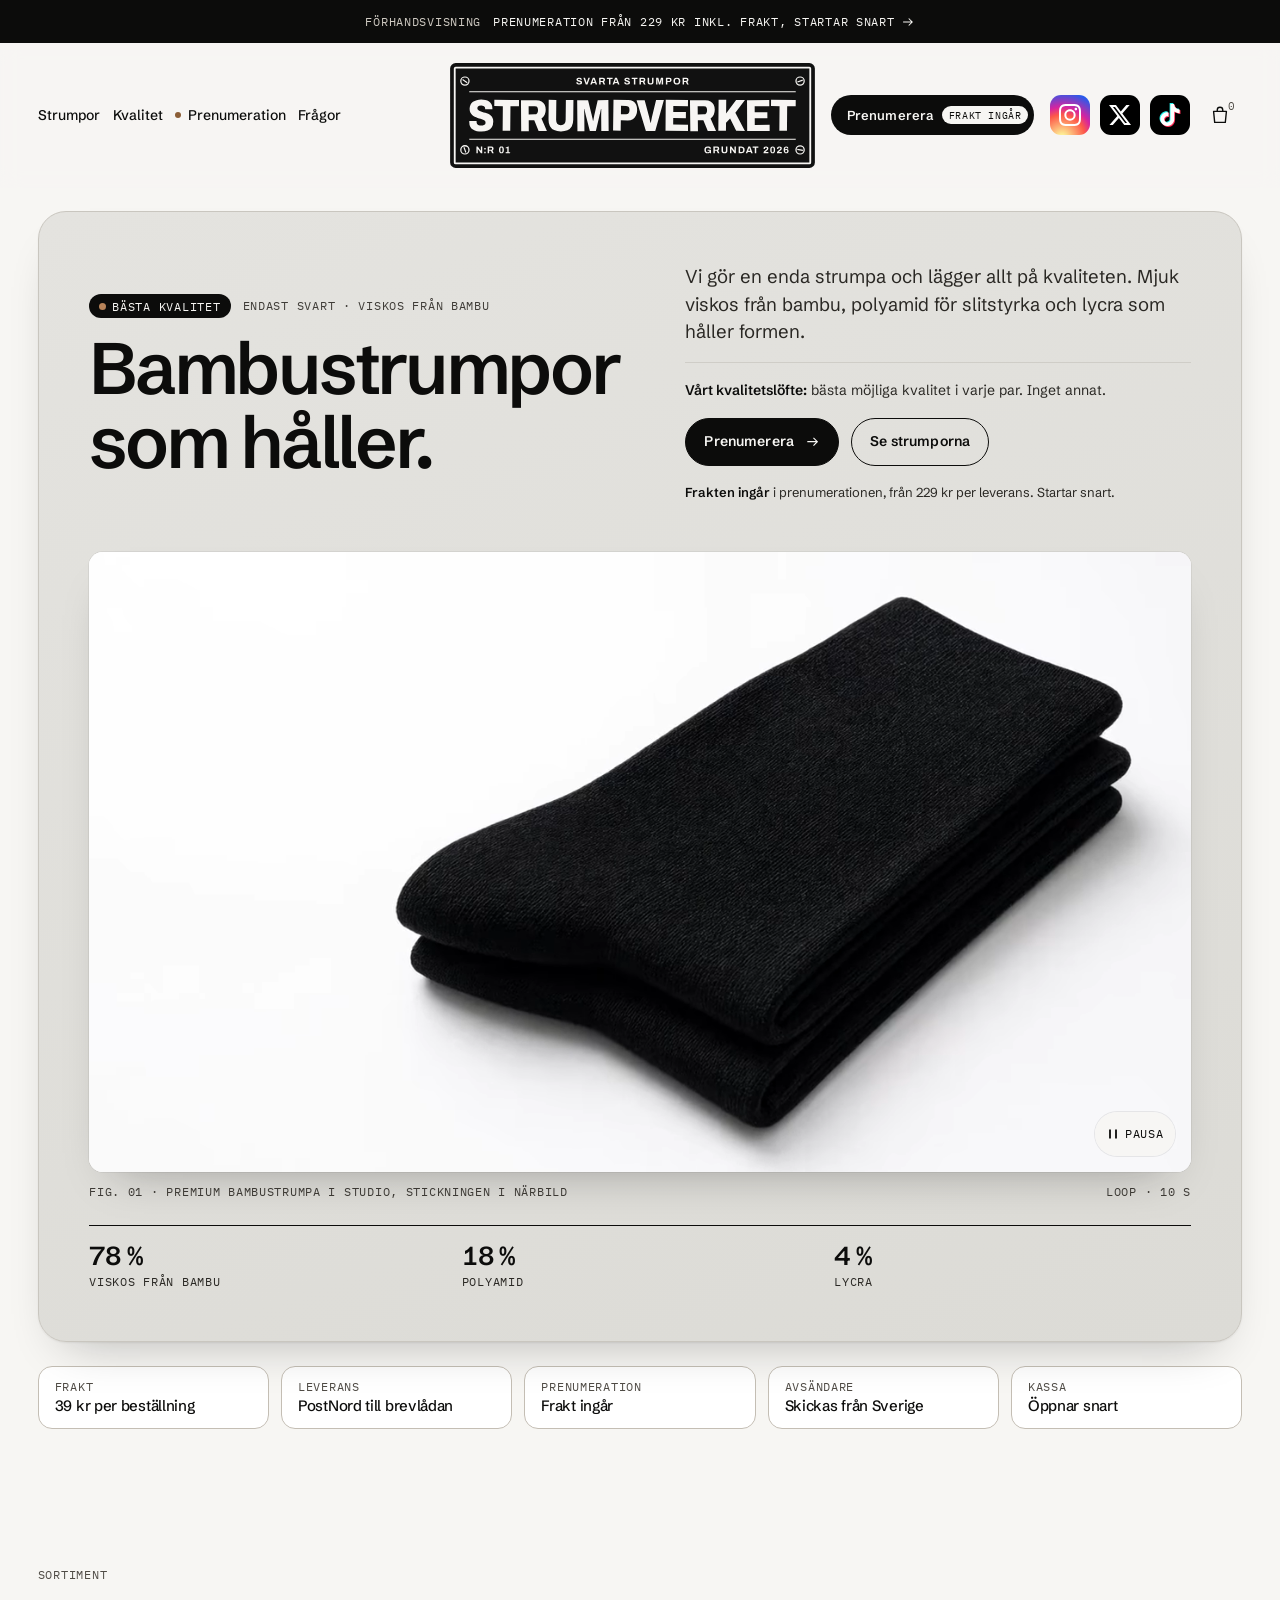
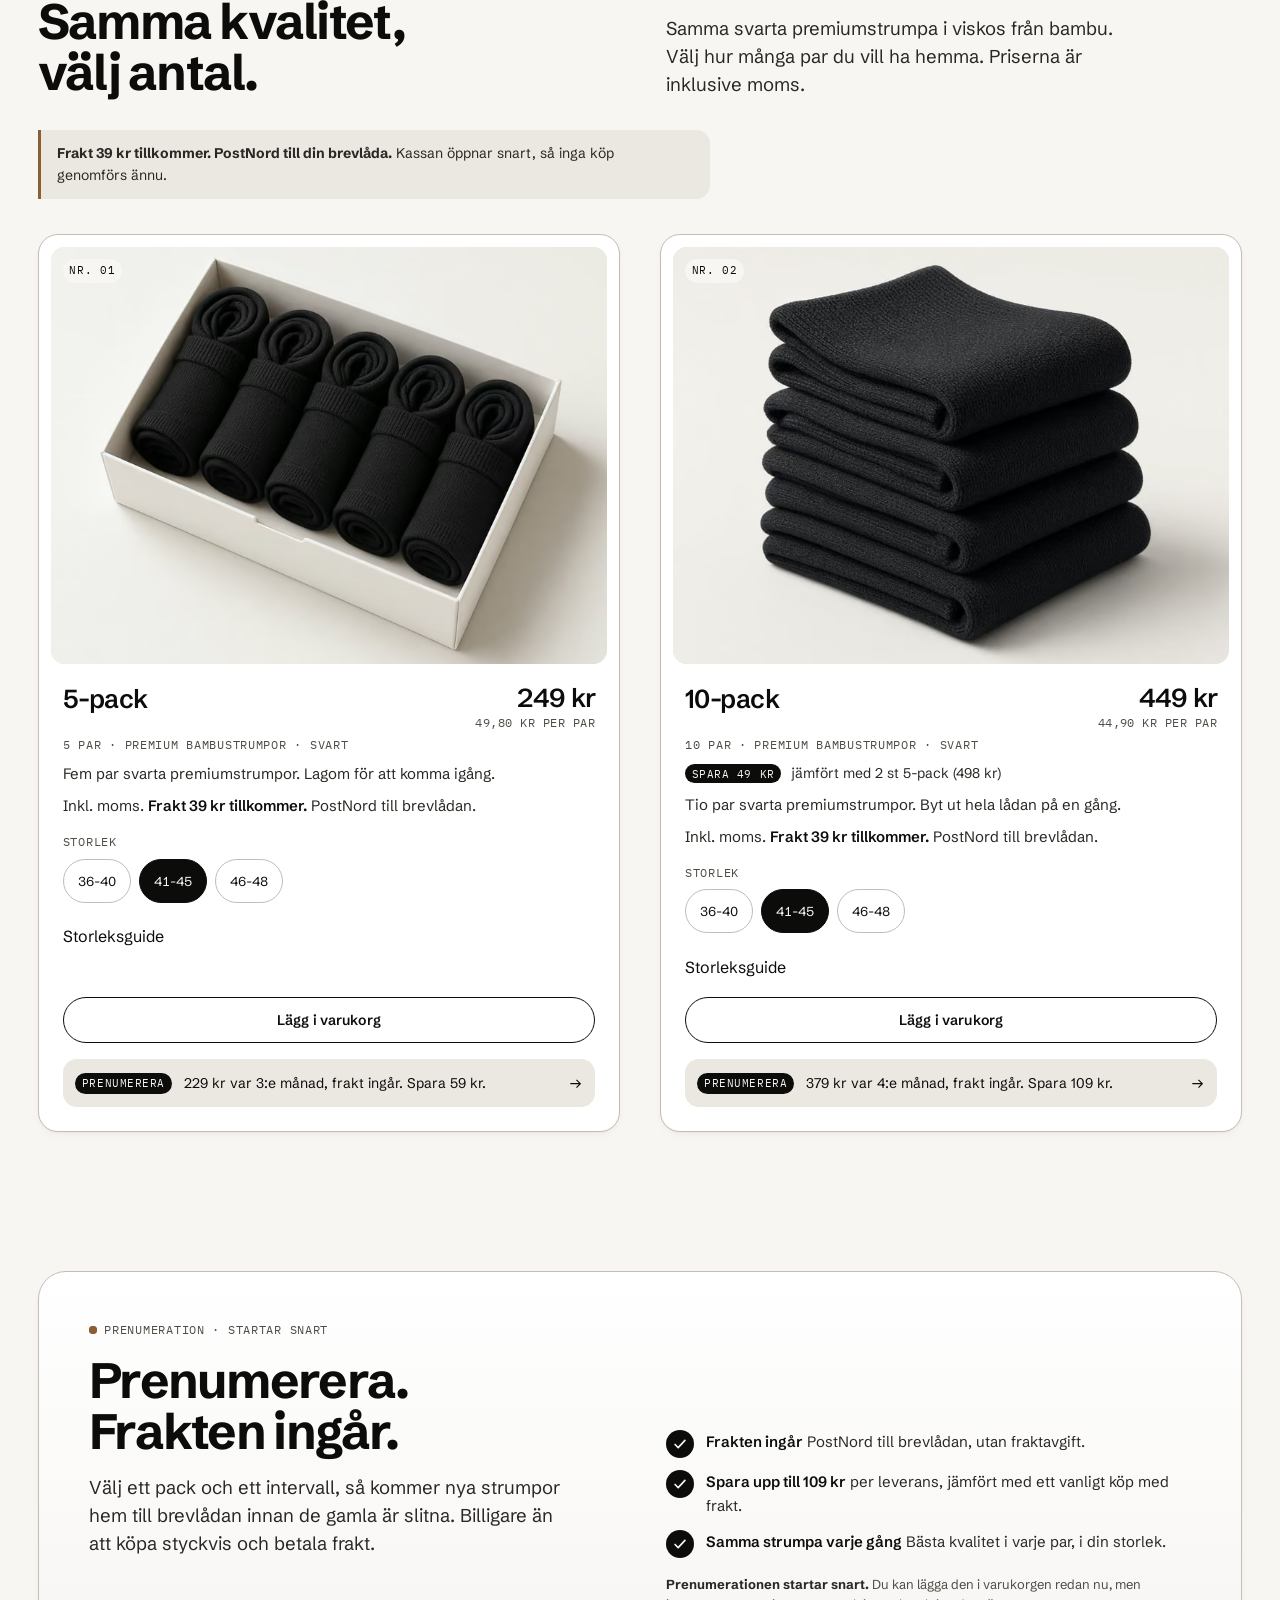
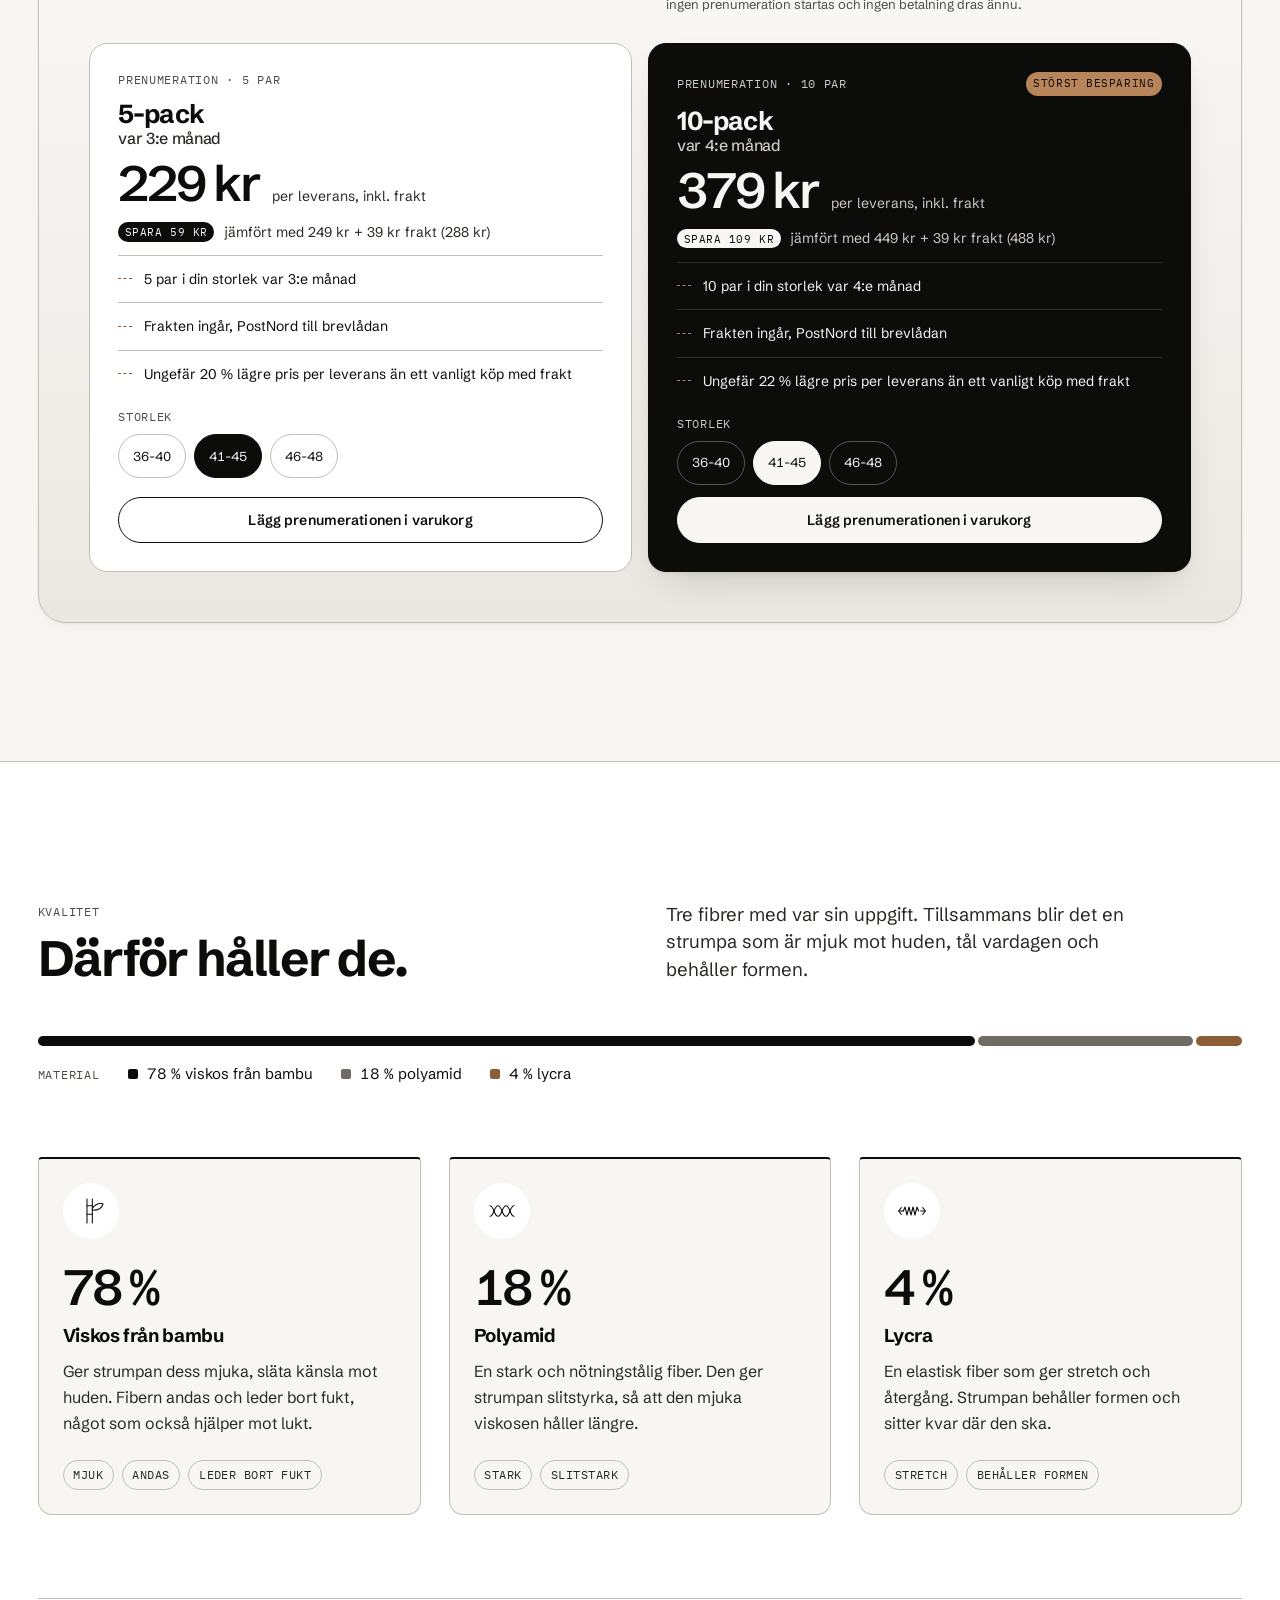
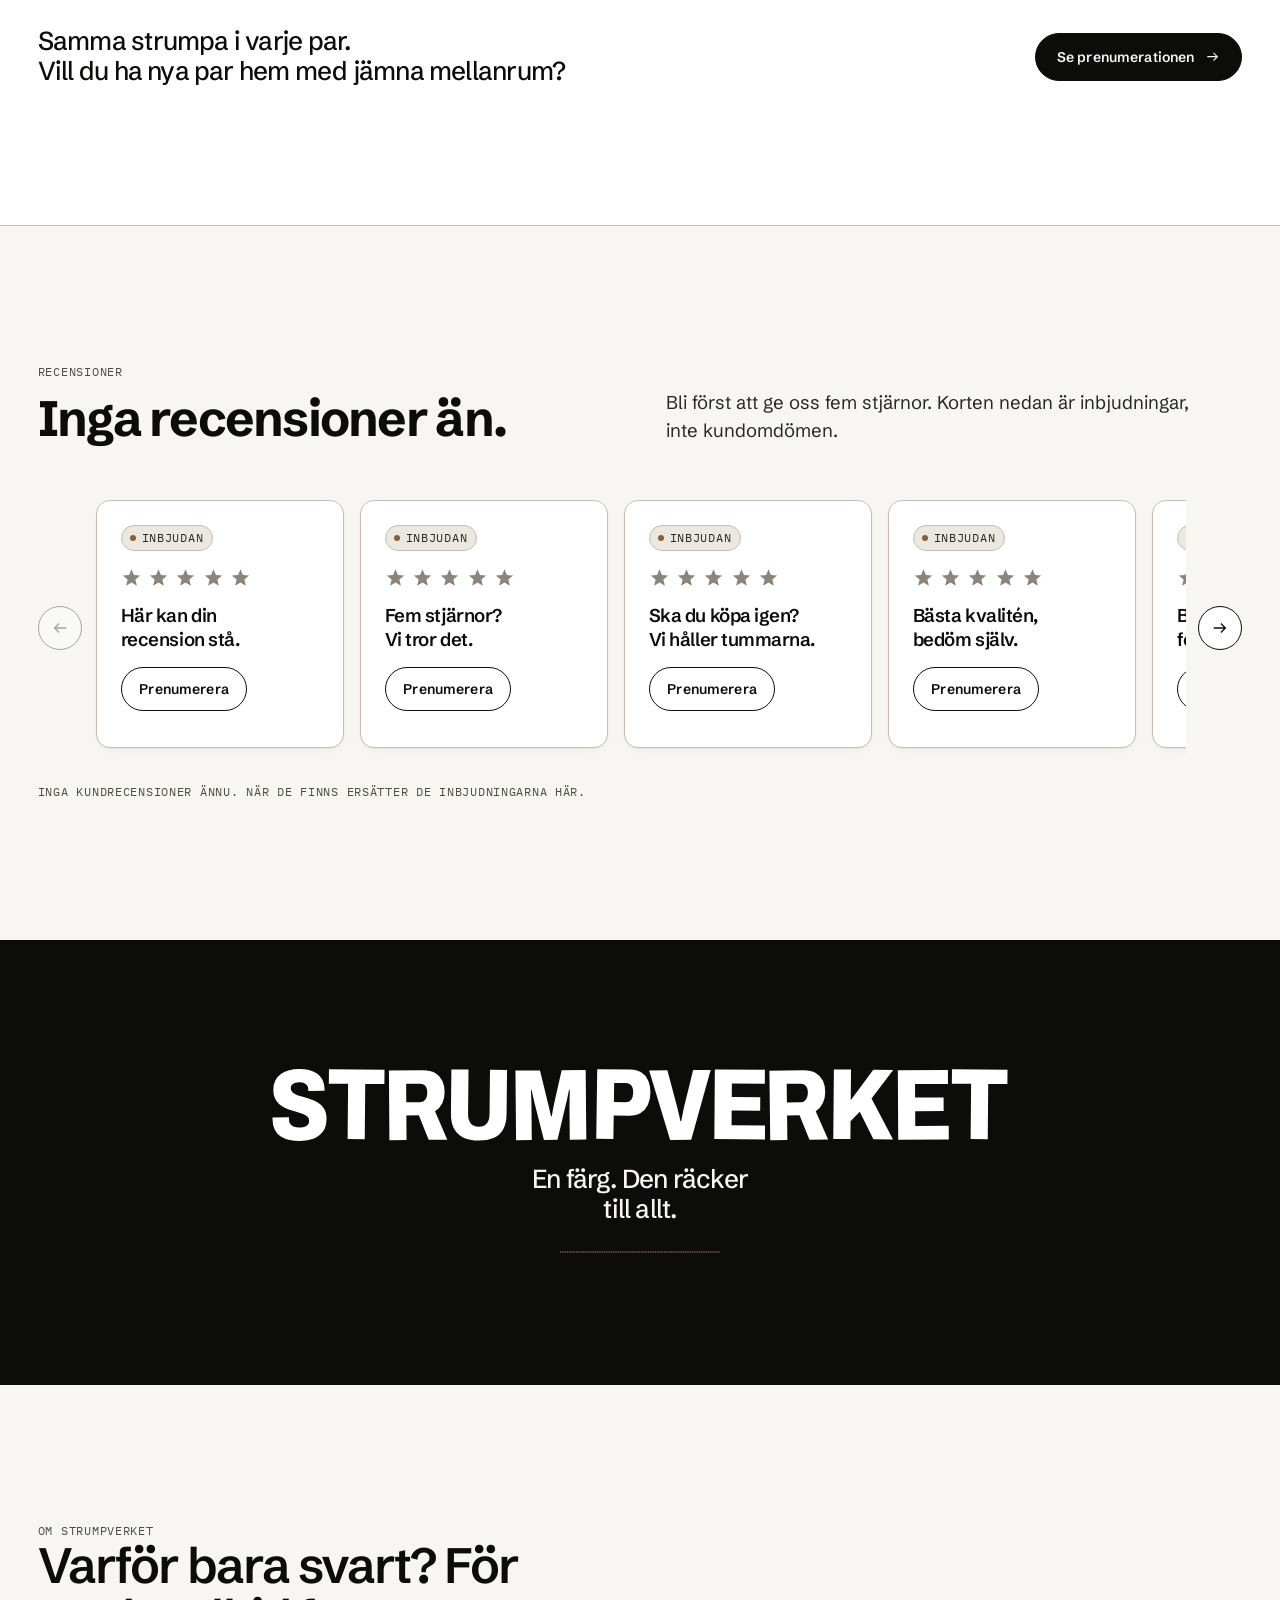
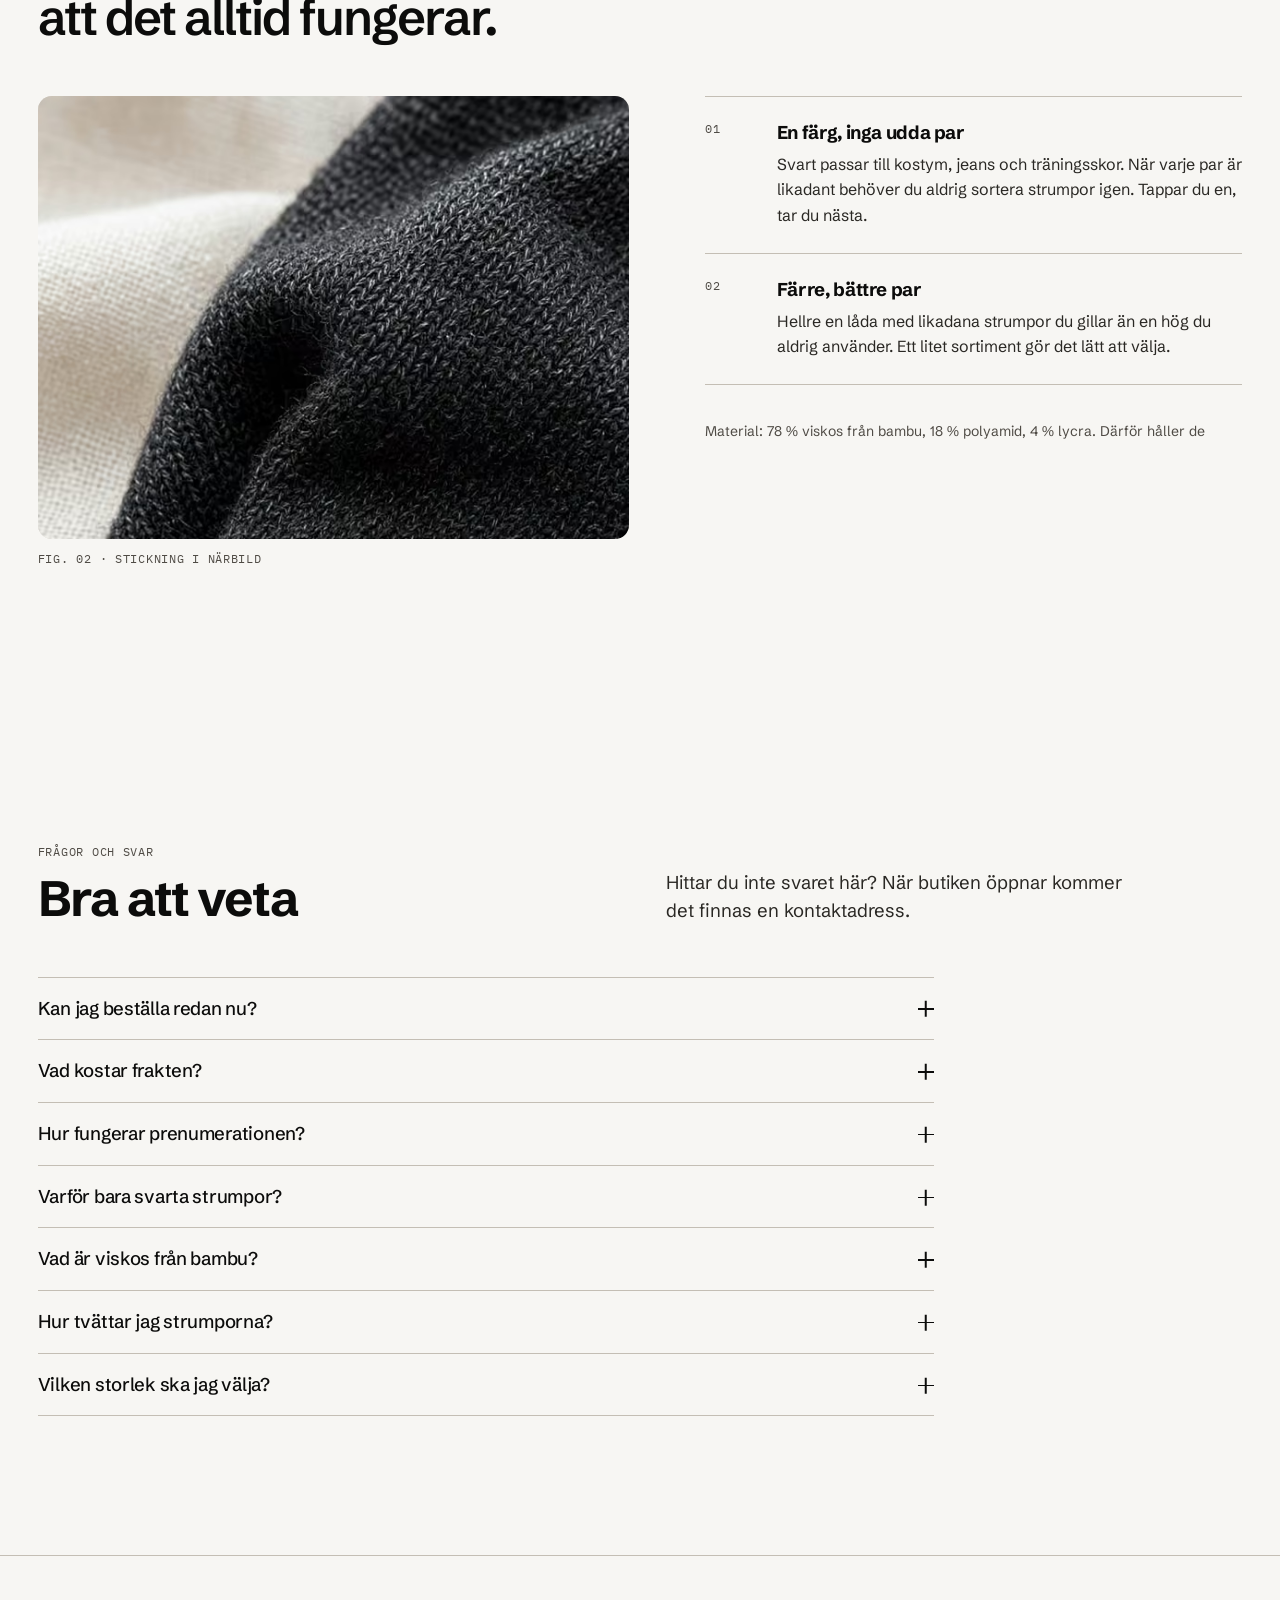
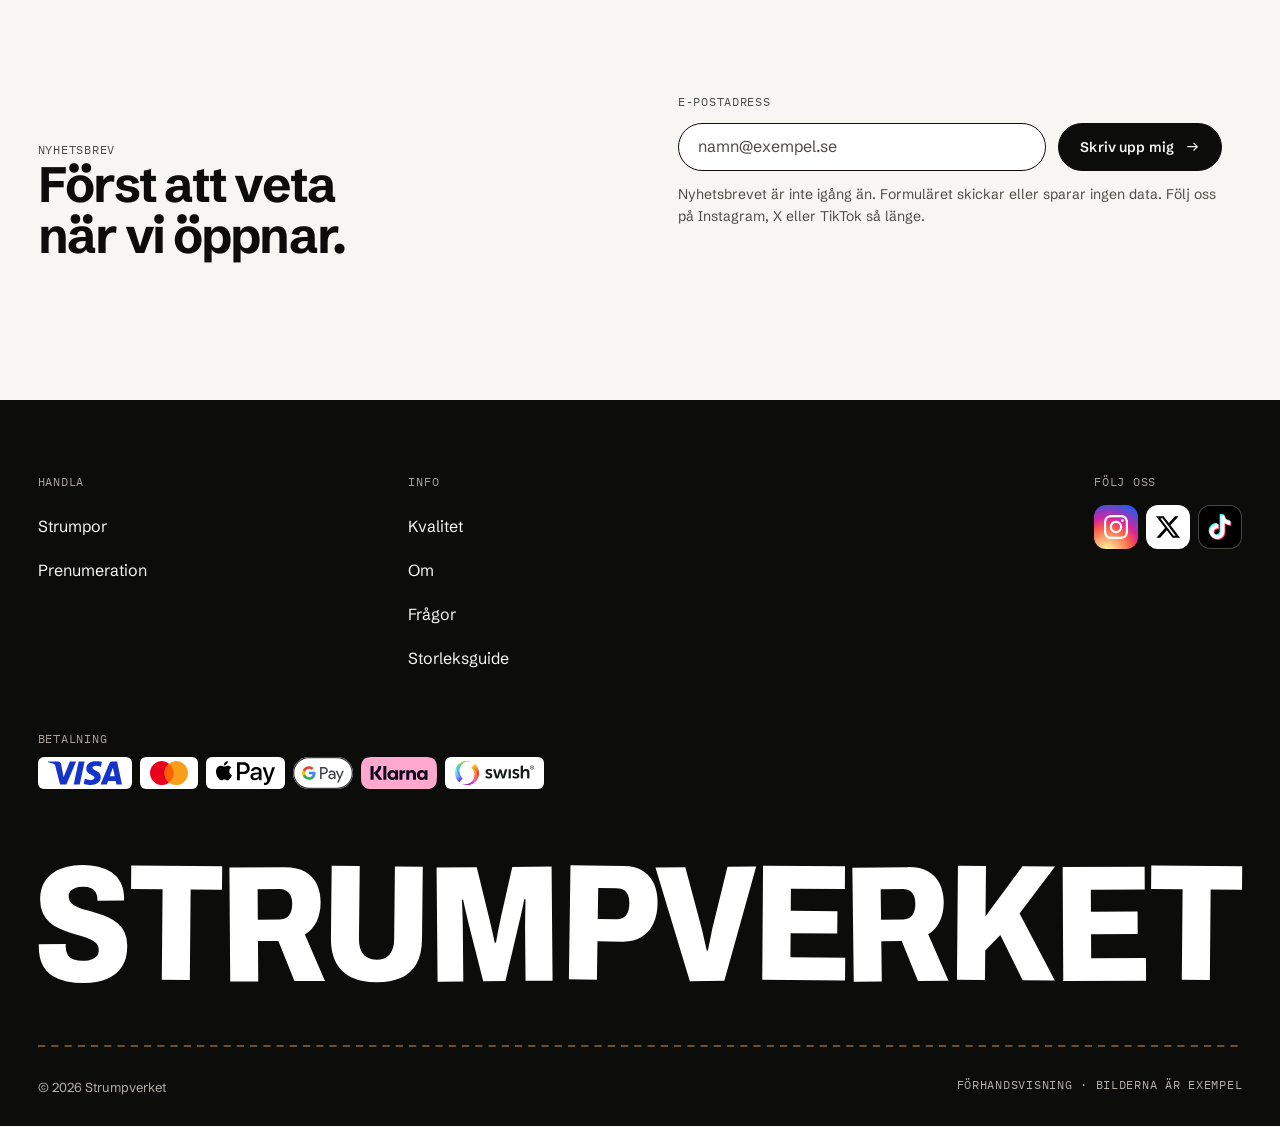
==== commit 6d245969: "Recensioner: stjärnkarusell med inbjudningar, plus mer kontrast Ny sektion efter Kvalitet: horisonte" ====
--- a/index.html
+++ b/index.html
@@ -32,7 +32,7 @@
 <meta name="twitter:image:alt" content="Strumpverkets logotyp, en svart skylt med texten STRUMPVERKET, bredvid rubriken Svarta strumpor. Inget annat.">
 <link rel="preload" href="assets/fonts/schibsted-grotesk-var.woff2" as="font" type="font/woff2" crossorigin>
 <link rel="preload" as="image" type="image/avif" imagesrcset="assets/img/hero-640.avif 640w, assets/img/hero-1280.avif 1280w" imagesizes="(min-width: 86rem) 80rem, 90vw" fetchpriority="high">
-<style> @font-face{font-family: "Schibsted Grotesk";src: url("assets/fonts/schibsted-grotesk-var.woff2") format("woff2");font-weight: 400 800;font-style: normal;font-display: swap}@font-face{font-family: "Plex Mono";src: url("assets/fonts/ibm-plex-mono-400.woff2") format("woff2");font-weight: 400;font-style: normal;font-display: swap}@font-face{font-family: "Grotesk Fallback";src: local("Arial"),local("Helvetica"),local("Liberation Sans");size-adjust: 101%;ascent-override: 96%;descent-override: 26%}:root{--paper: #fbfbfa;--paper-2: #f2f1ee;--paper-3: #e9e6e0;--white: #ffffff;--ink: #111111;--ink-2: #3f3c37;--muted: #625e57;--line: #d8d3cb;--bronze: #8c5e36;--bronze-dark: #b8845a;--thread: var(--bronze);--font-sans: "Schibsted Grotesk","Grotesk Fallback",system-ui,sans-serif;--font-mono: "Plex Mono",ui-monospace,"SFMono-Regular",Menlo,monospace;--step--1: 0.75rem;--step-0: 1rem;--step-1: clamp(1.0625rem,1rem + 0.2vw,1.1875rem);--step-2: clamp(1.375rem,1.15rem + 0.6vw,1.625rem);--step-3: clamp(2rem,1.3rem + 2.25vw,3.25rem);--step-4: clamp(2.5rem,1.1rem + 4.3vw,5.25rem);--s-1: 0.25rem;--s-2: 0.5rem;--s-3: 0.75rem;--s-4: 1rem;--s-5: 1.5rem;--s-6: 2rem;--s-7: 3rem;--s-8: 4rem;--s-9: 6rem;--section: clamp(4rem,2rem + 8.3vw,8.75rem);--gutter: clamp(1.25rem,0.6rem + 2.2vw,2.5rem);--max: 86rem;--radius: 14px;--radius-lg: clamp(18px,1rem + 1vw,28px);--shadow-1: 0 1px 2px rgb(17 17 17 / 0.04),0 4px 14px -6px rgb(17 17 17 / 0.08);--shadow-2: 0 2px 4px rgb(17 17 17 / 0.04),0 18px 40px -18px rgb(17 17 17 / 0.22);--ease-out: cubic-bezier(0.22,1,0.36,1);--ease-in-out: cubic-bezier(0.65,0,0.35,1);--header-h: 4rem;--masthead-h: 9rem;color-scheme: light}@media (min-width: 64rem){:root{--s-6: 1.75rem;--s-7: 2.5rem;--s-8: 3.25rem;--s-9: 4.75rem}}*,*::before,*::after{box-sizing: border-box}html{-webkit-text-size-adjust: 100%;text-size-adjust: 100%;scroll-padding-top: calc(var(--header-h) + 1rem)}@media (prefers-reduced-motion: no-preference){html{scroll-behavior: smooth}}body{margin: 0;background: var(--paper);color: var(--ink);font-family: var(--font-sans);font-size: var(--step-0);line-height: 1.6;font-weight: 400;-webkit-font-smoothing: antialiased;font-kerning: normal}img,video,svg{display: block;max-width: 100%}[hidden]{display: none !important}img,video{height: auto}button,input{font: inherit;color: inherit}a{color: inherit}h1,h2,h3{margin: 0;font-weight: 600;line-height: 1.04;letter-spacing: -0.035em;text-wrap: balance}p{margin: 0;text-wrap: pretty}ul,ol{margin: 0;padding: 0;list-style: none}:focus-visible{outline: 2px solid var(--ink);outline-offset: 3px;border-radius: 2px}.skip-link{position: absolute;left: var(--gutter);top: -100px;z-index: 100;background: var(--ink);color: var(--paper);padding: var(--s-3) var(--s-4);text-decoration: none}.skip-link:focus{top: var(--s-3)}.visually-hidden{position: absolute !important;width: 1px;height: 1px;overflow: hidden;clip-path: inset(50%);white-space: nowrap}.wrap{width: 100%;max-width: var(--max);margin-inline: auto;padding-inline: var(--gutter)}.label{font-family: var(--font-mono);font-size: var(--step--1);letter-spacing: 0.06em;text-transform: uppercase;color: var(--muted);line-height: 1.4}.site-header{position: sticky;top: 0;z-index: 20;background: color-mix(in srgb,var(--paper) 88%,transparent);backdrop-filter: saturate(1.2) blur(10px);-webkit-backdrop-filter: saturate(1.2) blur(10px);border-bottom: 1px solid transparent;transition: border-color 0.3s}.site-header.is-scrolled{border-bottom-color: var(--line)}.site-header>.wrap{height: var(--header-h);display: grid;grid-template-columns: 1fr auto 1fr;align-items: center;gap: var(--s-4)}.nav{display: none}.nav ul{display: flex;flex-wrap: wrap;gap: clamp(0.65rem,-0.8rem + 2vw,var(--s-6))}.nav a{text-decoration: none;font-size: 0.9375rem;white-space: nowrap}@media (min-width: 52rem) and (max-width: 71.99rem){.nav a{font-size: 0.875rem}.nav ul{gap: 0.7rem}}@media (min-width: 52rem) and (max-width: 59.99rem){.nav ul{gap: 0.5rem}.nav a{font-size: 0.8125rem}}.header-left{display: flex;align-items: center}.header-right{display: flex;justify-content: flex-end;align-items: center;gap: var(--s-2)}@media (min-width: 52rem){.nav{display: block}.icon-btn.menu-toggle{display: none}}.u-link{position: relative;text-decoration: none;padding-bottom: 2px}.u-link::after{content: "";position: absolute;left: 0;right: 0;bottom: 0;height: 1px;background: currentColor;transform: scaleX(0);transform-origin: right center;transition: transform 0.45s var(--ease-out)}.u-link:hover::after,.u-link:focus-visible::after{transform: scaleX(1);transform-origin: left center}.u-link.hit{display: inline-flex;align-items: center;min-height: 44px;padding-bottom: 0}.u-link.hit::after{bottom: auto;top: calc(50% + 0.62em)}.u-link.hit-slop::before{content: "";position: absolute;left: -0.2em;right: -0.2em;top: 50%;height: 44px;transform: translateY(-50%)}.wordmark{display: block;position: relative;text-decoration: none;color: var(--ink);padding: 8px;margin: -8px}.wordmark img{display: block;max-width: none;height: auto}.wordmark .wordmark__plate{display: none;width: clamp(330px,250px + 9vw,380px)}.wordmark__plain{width: 196px}@media (min-width: 40rem){.wordmark__plain{width: 224px}}@media (min-width: 64rem){.site-header{top: calc(var(--header-h) - var(--masthead-h))}.site-header>.wrap{position: relative;height: var(--masthead-h)}.wordmark{position: static}.wordmark .wordmark__plate{display: block;transition: opacity 0.35s var(--ease-out)}.wordmark__plain{position: absolute;inset-inline: 0;bottom: calc((var(--header-h) - 22px) / 2);margin-inline: auto;opacity: 0;visibility: hidden;translate: 0 6px;transition: opacity 0.35s var(--ease-out),translate 0.5s var(--ease-out),visibility 0s linear 0.35s}.header-left,.header-right{transition: translate 0.5s var(--ease-out)}.site-header.is-scrolled .wordmark__plate{opacity: 0}.site-header.is-scrolled .wordmark__plain{opacity: 1;visibility: visible;translate: 0 0;transition-delay: 0s}.site-header.is-scrolled :is(.header-left,.header-right){translate: 0 calc((var(--masthead-h) - var(--header-h)) / 2)}}@media (prefers-reduced-motion: no-preference){.js .wordmark :is(.wordmark__plate,.wordmark__plain){animation: plate-in 1.1s var(--ease-out) 0.15s backwards}.wordmark .wordmark__plate{transition: opacity 0.35s var(--ease-out),translate 0.45s var(--ease-out)}.wordmark:is(:hover,:focus-visible) .wordmark__plate,.site-header.is-scrolled .wordmark:is(:hover,:focus-visible) .wordmark__plain{translate: 0 -2px}}@media (prefers-reduced-motion: reduce){.wordmark img,.header-left,.header-right{translate: none !important}}@keyframes letter-up{to{transform: translateY(0)}}@keyframes draw{to{stroke-dashoffset: 0}}@keyframes plate-in{from{clip-path: inset(0 100% 0 0)}to{clip-path: inset(0 0 0 0)}}.icon-btn{position: relative;display: inline-grid;place-items: center;width: 44px;height: 44px;border: 0;background: transparent;border-radius: 50%;cursor: pointer;transition: background-color 0.25s}.icon-btn:hover{background: var(--paper-2)}.icon-btn svg{width: 22px;height: 22px}.cart-count{position: absolute;top: 4px;right: 2px;min-width: 18px;height: 18px;padding: 0 5px;border-radius: 9px;background: var(--ink);color: var(--paper);font-family: var(--font-mono);font-size: 0.6875rem;line-height: 18px;text-align: center}.cart-count[data-count="0"]{background: transparent;color: var(--muted)}.cart-count.is-bumping{animation: bump 0.5s var(--ease-out)}@keyframes bump{0%{scale: 1}35%{scale: 1.45}100%{scale: 1}}@media (prefers-reduced-motion: reduce){.cart-count.is-bumping{animation: none}}.mobile-nav{display: none;border-top: 1px solid var(--line)}.mobile-nav.is-open{display: block}.mobile-nav ul{display: grid;padding-block: var(--s-3) var(--s-5)}.mobile-nav a{display: block;padding: var(--s-3) 0;font-size: var(--step-2);font-weight: 600;letter-spacing: -0.03em;text-decoration: none}@media (min-width: 52rem){.mobile-nav,.mobile-nav.is-open{display: none}}.btn{--btn-bg: var(--ink);--btn-fg: var(--paper);--btn-fill: var(--paper);--btn-fill-fg: var(--ink);position: relative;isolation: isolate;overflow: hidden;display: inline-flex;align-items: center;justify-content: center;gap: 0.75em;min-height: 52px;padding: 0 1.6em;border: 1px solid var(--ink);border-radius: 999px;background: var(--btn-bg);color: var(--btn-fg);font-size: 0.9375rem;font-weight: 500;letter-spacing: 0.01em;text-decoration: none;cursor: pointer;transition: color 0.45s var(--ease-out),translate 0.4s var(--ease-out),scale 0.25s var(--ease-out),box-shadow 0.45s var(--ease-out)}.btn:hover{box-shadow: 0 10px 24px -14px rgb(17 17 17 / 0.45)}.btn:active{scale: 0.97;transition-duration: 0.45s,0.4s,0.1s,0.45s}.btn::before{content: "";position: absolute;inset: 0;z-index: -1;background: var(--btn-fill);transform: scaleX(0);transform-origin: right center;transition: transform 0.55s var(--ease-out)}.btn:hover,.btn:focus-visible{color: var(--btn-fill-fg)}.btn:hover::before,.btn:focus-visible::before{transform: scaleX(1);transform-origin: left center}.btn__arrow{width: 1.1em;height: 1.1em;transition: transform 0.45s var(--ease-out)}.btn:hover .btn__arrow,.btn:focus-visible .btn__arrow{transform: translateX(4px)}.btn--ghost{--btn-bg: transparent;--btn-fg: var(--ink);--btn-fill: var(--ink);--btn-fill-fg: var(--paper)}.btn--block{width: 100%}@media (prefers-reduced-motion: reduce){.btn,.btn::before,.btn__arrow{transition-duration: 0.01s}.btn:active{scale: 1}}.add-btn{--btn-bg: transparent;--btn-fg: var(--ink);--btn-fill: var(--ink);--btn-fill-fg: var(--paper);width: 100%;min-height: 48px}.add-btn::before{transform: scaleY(0);transform-origin: bottom}.add-btn:hover::before,.add-btn:focus-visible::before{transform: scaleY(1);transform-origin: bottom}.add-btn__label,.add-btn__done{display: inline-flex;align-items: center;gap: 0.6em;transition: translate 0.45s var(--ease-out),opacity 0.3s}.add-btn__done{position: absolute;inset: 0;justify-content: center;translate: 0 110%;opacity: 0}.add-btn.is-added{color: var(--paper)}.add-btn.is-added::before{transform: scaleY(1)}.add-btn.is-added .add-btn__label{translate: 0 -110%;opacity: 0}.add-btn.is-added .add-btn__done{translate: 0 0;opacity: 1}.add-btn__done path{stroke-dasharray: 24;stroke-dashoffset: 24}.add-btn.is-added .add-btn__done path{animation: draw 0.5s var(--ease-out) 0.15s forwards}@media (prefers-reduced-motion: reduce){.add-btn__label,.add-btn__done{transition: none}.add-btn.is-added .add-btn__done path{animation: none;stroke-dashoffset: 0}}.hero{padding-top: clamp(2.5rem,1rem + 6vw,6rem)}.hero__top{display: grid;gap: var(--s-6);align-items: end}.hero h1{font-size: var(--step-4);font-weight: 600;letter-spacing: -0.05em;line-height: 0.95}.hero h1 .line{display: block;overflow: hidden;padding-bottom: 0.06em}.hero h1 .line>span{display: inline-block}.hero__head{display: grid;gap: var(--s-5)}.hero__aside{display: grid;gap: var(--s-5);max-width: 31rem}.hero__lede{font-size: var(--step-1);color: var(--ink-2);line-height: 1.5}.hero__promise{padding-top: var(--s-4);border-top: 1px solid var(--line);color: var(--ink-2);font-size: 0.9375rem}.hero__promise strong{color: var(--ink);font-weight: 600}.hero__spec{display: grid;grid-template-columns: repeat(3,minmax(0,1fr));gap: var(--s-4);margin: clamp(2.5rem,1.5rem + 3vw,4rem) 0 0;padding-top: var(--s-4);border-top: 1px solid var(--ink)}.hero__spec div{display: flex;flex-direction: column-reverse;justify-content: flex-end;gap: var(--s-1)}.hero__spec dt{font-family: var(--font-mono);font-size: 0.75rem;letter-spacing: 0.06em;text-transform: uppercase;color: var(--muted);line-height: 1.4}.hero__spec dd{margin: 0;font-size: var(--step-2);font-weight: 600;letter-spacing: -0.03em;line-height: 1.1;font-variant-numeric: tabular-nums}.hero__cta{display: flex;flex-wrap: wrap;align-items: center;gap: var(--s-5)}.hero__media{margin: clamp(1.5rem,1rem + 2vw,2.5rem) 0 0}.hero__frame{position: relative;overflow: hidden;background: var(--paper-3);aspect-ratio: 4 / 5;border-radius: 2px}.hero__frame video,.hero__frame picture,.hero__frame img{position: absolute;inset: 0;width: 100%;height: 100%;object-fit: cover;object-position: 62% 50%}.hero__frame video{opacity: 0;transition: opacity 0.8s}.hero__frame video.is-playing{opacity: 1}.media-toggle{position: absolute;right: var(--s-4);bottom: var(--s-4);z-index: 2;display: inline-flex;align-items: center;gap: 0.5em;min-height: 44px;padding: 0 0.95em;border: 0;border-radius: 999px;cursor: pointer;background: color-mix(in srgb,var(--paper) 86%,transparent);color: var(--ink);font-family: var(--font-mono);font-size: 0.75rem;letter-spacing: 0.06em;text-transform: uppercase;backdrop-filter: blur(6px);-webkit-backdrop-filter: blur(6px)}.media-toggle svg{width: 12px;height: 12px}.media-toggle[hidden]{display: none}.hero__caption{display: flex;flex-wrap: wrap;justify-content: space-between;gap: var(--s-4);padding-top: var(--s-3)}@media (min-width: 40rem){.hero__frame{aspect-ratio: 16 / 9}}@media (min-width: 60rem){.hero__top{grid-template-columns: 1.45fr 1fr;gap: var(--s-8)}.hero__aside{padding-bottom: 0.6rem}}@media (prefers-reduced-motion: no-preference){.js .hero h1 .line>span{transform: translateY(105%);animation: letter-up 1.1s var(--ease-out) forwards}.js .hero h1 .line:nth-child(2)>span{animation-delay: 0.12s}.js .hero__eyebrow{opacity: 0;animation: fade-up 0.9s var(--ease-out) 0.1s forwards}.js .hero__spec{opacity: 0;animation: fade-up 1s var(--ease-out) 0.5s forwards}.js .hero__aside{opacity: 0;animation: fade-up 1s var(--ease-out) 0.35s forwards}}@keyframes fade-up{from{opacity: 0;transform: translateY(16px)}to{opacity: 1;transform: none}}.section{padding-block: var(--section)}.section-head{display: grid;gap: var(--s-5);margin-bottom: clamp(3rem,1.75rem + 3.5vw,5.5rem)}.section-head .label{margin-bottom: var(--s-3)}.section-head h2{font-size: var(--step-3)}.section-head>p{color: var(--ink-2);max-width: 34rem;font-size: var(--step-1);line-height: 1.5}@media (min-width: 60rem){.section-head{grid-template-columns: 1fr 1fr;align-items: end;gap: var(--s-8)}}.stitch-divider{width: 100%;height: 6px;color: var(--thread)}.stitch-divider line{stroke: currentColor;stroke-width: 1.5;stroke-dasharray: 6 5}@media (prefers-reduced-motion: no-preference){.js .stitch-divider line{clip-path: inset(0 100% 0 0);transition: clip-path 1.6s var(--ease-in-out)}.js .stitch-divider.is-in line{clip-path: inset(0 0 0 0)}}.products{display: grid;gap: var(--s-6) var(--s-3);grid-template-columns: repeat(2,minmax(0,1fr));align-items: stretch}@media (min-width: 60rem){.products{gap: var(--s-7) var(--s-5)}}@media (min-width: 72rem){.products{grid-template-columns: repeat(4,minmax(0,1fr))}}.product-card{display: flex;flex-direction: column;gap: var(--s-3);min-width: 0;height: 100%}.product{display: flex;flex-direction: column;flex: 1;min-width: 0}.product__media-link{display: block;color: inherit;text-decoration: none}.product__media-link:focus-visible{outline-offset: 2px}.product__media{position: relative;overflow: hidden;background: #eeebe6;aspect-ratio: 3 / 4}.product__media img{width: 100%;height: 100%;object-fit: cover;transition: scale 1.2s var(--ease-out)}.product-card:hover .product__media img,.product-card:focus-within .product__media img{scale: 1.035}@media (prefers-reduced-motion: reduce){.product-card:hover .product__media img,.product-card:focus-within .product__media img{scale: 1}}@media (max-width: 39.99rem){.product__media{aspect-ratio: 1 / 1}.product__row{flex-direction: column;align-items: flex-start;gap: 0.15rem}.product__name{font-size: 1.125rem}.product__price{align-items: flex-start;text-align: left;font-size: 1rem}.product__desc{font-size: 0.875rem;line-height: 1.45}.product__meta{flex-wrap: wrap}.product-card .add-btn{font-size: 0.8125rem;padding-inline: 0.4em}.product-card .sizes__opts{gap: 0.35rem}.product-card .chip{flex: 1 1 2.5rem}.product-card .chip span{width: 100%;min-width: 0;padding-inline: 0.2em;font-size: 0.75rem}}.product__tag{position: absolute;left: var(--s-3);top: var(--s-3);font-family: var(--font-mono);font-size: 0.6875rem;letter-spacing: 0.06em;text-transform: uppercase;background: var(--paper);color: var(--ink);padding: 0.3em 0.6em}.product__placard{display: flex;flex-direction: column;gap: var(--s-2);flex: 1;padding-top: var(--s-1);border-top: 1px solid var(--ink)}.product__placard .add-btn{margin-top: auto}.product__row{display: flex;justify-content: space-between;align-items: flex-start;gap: var(--s-3);padding-top: var(--s-3)}.product__name{flex: 1;min-width: 0;font-size: var(--step-1);font-weight: 600;letter-spacing: -0.02em;line-height: 1.2}.product__price{flex: none;display: flex;flex-direction: column;align-items: flex-end;gap: 0.1rem;font-size: var(--step-1);font-weight: 500;font-variant-numeric: tabular-nums;line-height: 1.15;text-align: right}.price-was{color: var(--muted);font-weight: 400;font-size: 0.8125rem;text-decoration: line-through;letter-spacing: 0}.price-now{font-weight: 500}.save-line{display: flex;flex-wrap: wrap}.save-badge{display: inline-block;padding: 0.28em 0.6em 0.22em;border-radius: 999px;background: var(--ink);color: var(--paper);font-family: var(--font-mono);font-size: 0.6875rem;font-weight: 400;letter-spacing: 0.05em;text-transform: uppercase;line-height: 1.3;white-space: nowrap}.size-extra{display: flex}.callout{padding: var(--s-3) var(--s-4);background: var(--paper-2);border-left: 3px solid var(--bronze);color: var(--ink-2);font-size: 0.9375rem}.section-head + .callout{margin-top: calc(-1 * clamp(1.25rem,0.8rem + 1.5vw,2.5rem));margin-bottom: clamp(1.75rem,1rem + 2vw,2.75rem);max-width: 42rem}.product__desc{color: var(--ink-2);font-size: 0.9375rem}.product__meta{display: flex;justify-content: space-between;gap: var(--s-3)}.sizes{border: 0;padding: 0;margin: var(--s-2) 0 var(--s-1);min-width: 0}.sizes legend{padding: 0;margin-bottom: var(--s-2)}.sizes__opts{display: flex;flex-wrap: wrap;gap: var(--s-2)}.chip{position: relative}.chip input{position: absolute;opacity: 0;inset: 0;margin: 0;cursor: pointer}.chip span{display: inline-grid;place-items: center;min-width: 4.25rem;min-height: 44px;padding: 0 0.8em;border: 1px solid var(--line);border-radius: 999px;font-size: 0.875rem;font-variant-numeric: tabular-nums;transition: border-color 0.2s,background-color 0.2s,color 0.2s}.chip input:hover + span{border-color: var(--ink)}.chip input:checked + span{background: var(--ink);border-color: var(--ink);color: var(--paper)}.chip input:focus-visible + span{outline: 2px solid var(--ink);outline-offset: 2px}.why{display: grid;gap: var(--s-8)}.why__statement{font-size: var(--step-3);font-weight: 600;letter-spacing: -0.04em;line-height: 1.05;max-width: 22ch;text-wrap: balance}.why__grid{display: grid;gap: var(--s-7)}.why__media figure{margin: 0}.why__media .frame{overflow: hidden;background: var(--paper-3);aspect-ratio: 4 / 3}.why__media img{width: 100%;height: 100%;object-fit: cover}.why__media figcaption{padding-top: var(--s-3)}.points{display: grid;gap: 0;counter-reset: pt}.points li{display: grid;grid-template-columns: 3.5rem 1fr;gap: var(--s-4);padding: var(--s-5) 0;border-top: 1px solid var(--line)}.points li:last-child{border-bottom: 1px solid var(--line)}.points h3{font-size: var(--step-1);letter-spacing: -0.02em;margin-bottom: var(--s-2);line-height: 1.25}.points p{color: var(--ink-2)}.why__note{margin-top: var(--s-5);color: var(--muted);font-size: 0.875rem}@media (min-width: 60rem){.why__grid{grid-template-columns: 1.1fr 1fr;gap: var(--s-9);align-items: start}.why__media{position: sticky;top: calc(var(--header-h) + 2rem)}}.box{background: var(--paper-2)}.box__grid{display: grid;gap: var(--s-7);align-items: center}.box__media{overflow: hidden;background: #eeebe6;aspect-ratio: 3 / 4;max-width: 34rem}.box__media img{width: 100%;height: 100%;object-fit: cover}.box__body{display: grid;gap: var(--s-5);max-width: 34rem}.box__body h2{font-size: var(--step-3)}.box__body>p{color: var(--ink-2);font-size: var(--step-1);line-height: 1.5}.box__list li{display: flex;gap: var(--s-3);padding: var(--s-3) 0;border-top: 1px solid var(--line)}.box__list li::before{content: "";flex: none;width: 14px;margin-top: 0.75em;border-top: 1.5px dashed var(--thread)}.box__price{display: flex;align-items: center;gap: var(--s-3);flex-wrap: wrap}.box__price strong{font-size: var(--step-2);font-weight: 600;letter-spacing: -0.03em}@media (min-width: 60rem){.box__grid{grid-template-columns: 1fr 1fr;gap: var(--s-9)}}.products--duo{grid-template-columns: minmax(0,1fr);gap: var(--s-7)}@media (min-width: 40rem){.products--duo{grid-template-columns: repeat(2,minmax(0,1fr));gap: var(--s-7) var(--s-5)}}@media (min-width: 72rem){.products--duo{grid-template-columns: repeat(2,minmax(0,1fr));gap: var(--s-7) var(--s-7)}}.products--duo .product__media{aspect-ratio: 4 / 3}.products--duo .product__media img{object-position: 50% 55%}.products--duo .product__name{font-size: var(--step-2)}.products--duo .product__price .price-now{font-size: var(--step-2);font-weight: 600;letter-spacing: -0.03em}@media (max-width: 39.99rem){.products--duo .product__media{aspect-ratio: 4 / 3}.products--duo .product__row{flex-direction: row;align-items: flex-start}.products--duo .product__price{align-items: flex-end;text-align: right}.products--duo .product-card .add-btn{font-size: 0.9375rem}.products--duo .product-card .chip{flex: 1 1 4rem}.products--duo .product-card .chip span{font-size: 0.875rem}}.price-unit{font-family: var(--font-mono);font-size: 0.75rem;font-weight: 400;letter-spacing: 0.04em;color: var(--muted);text-transform: uppercase}.save-line{align-items: center;gap: 0.35rem 0.6rem}.save-note{font-size: 0.875rem;color: var(--ink-2)}.ship-line{font-size: 0.9375rem;color: var(--ink-2)}.ship-line strong{color: var(--ink);font-weight: 600}.subs{display: grid;gap: var(--s-5)}@media (min-width: 48rem){.subs{grid-template-columns: repeat(2,minmax(0,1fr))}}.sub-card{display: flex}.sub{display: flex;flex-direction: column;gap: var(--s-4);flex: 1;padding: clamp(1.25rem,0.8rem + 2vw,2.25rem);background: var(--paper);border: 1px solid var(--line);border-top: 2px solid var(--ink)}.sub__name{font-size: var(--step-3)}.sub__name span{display: block;margin-top: 0.15em;font-size: var(--step-1);font-weight: 500;letter-spacing: -0.02em;color: var(--ink-2)}.sub__price{display: flex;flex-wrap: wrap;align-items: baseline;gap: var(--s-3)}.sub__price strong{font-size: var(--step-2);font-weight: 600;letter-spacing: -0.03em;font-variant-numeric: tabular-nums}.sub .add-btn{margin-top: auto}.sub .sizes{margin: 0}.faq{max-width: 56rem}.faq details{border-top: 1px solid var(--line)}.faq details:last-child{border-bottom: 1px solid var(--line)}.faq summary{display: flex;justify-content: space-between;align-items: center;gap: var(--s-4);padding: var(--s-5) 0;cursor: pointer;list-style: none;font-size: var(--step-1);font-weight: 500;letter-spacing: -0.015em}.faq summary::-webkit-details-marker{display: none}.faq summary .plus{position: relative;flex: none;width: 16px;height: 16px}.faq summary .plus::before,.faq summary .plus::after{content: "";position: absolute;left: 0;top: 50%;width: 100%;height: 1.5px;background: currentColor;transition: transform 0.4s var(--ease-out)}.faq summary .plus::after{transform: rotate(90deg)}.faq details[open] summary .plus::after{transform: rotate(0deg)}.faq .answer{padding: 0 0 var(--s-6);max-width: 44rem;color: var(--ink-2)}.faq details::details-content{block-size: 0;overflow-y: clip;transition: block-size 0.45s var(--ease-out),content-visibility 0.45s allow-discrete}.faq details[open]::details-content{block-size: auto}@supports (interpolate-size: allow-keywords){:root{interpolate-size: allow-keywords}}@media (prefers-reduced-motion: reduce){.faq details::details-content{transition: none}}.news{border-top: 1px solid var(--line)}.news__grid{display: grid;gap: var(--s-6)}.news h2{font-size: var(--step-3)}.news__form{display: grid;gap: var(--s-3);max-width: 34rem}.news__field{display: flex;flex-direction: column;gap: var(--s-3)}.news__field input{min-height: 52px;padding: 0 1.2em;border: 1px solid var(--ink);border-radius: 999px;background: transparent}.news__field input::placeholder{color: var(--muted);opacity: 1}.news__note{font-size: 0.875rem;color: var(--muted)}.news__status{min-height: 1.5em;font-size: 0.9375rem}@media (min-width: 40rem){.news__field{flex-direction: row}.news__field input{flex: 1}}@media (min-width: 60rem){.news__grid{grid-template-columns: 1fr 1fr;align-items: end;gap: var(--s-9)}}.site-footer{padding-top: var(--s-9);padding-bottom: var(--s-6);background: var(--ink);color: var(--paper)}.site-footer a{color: var(--paper)}.site-footer :focus-visible,.moment :focus-visible{outline-color: var(--paper)}.footer-cols{display: grid;gap: var(--s-7);grid-template-columns: repeat(2,1fr)}.footer-cols h2{font-family: var(--font-mono);font-size: var(--step--1);font-weight: 400;letter-spacing: 0.06em;text-transform: uppercase;color: #a9a49b;margin-bottom: var(--s-4)}.footer-cols ul{display: grid;gap: 0}.footer-cols a.hit{width: max-content;max-width: 100%}.footer-cols a{text-decoration: none}.footer-cols .socials{display: flex;flex-wrap: wrap;gap: var(--s-2)}.socials a{display: inline-grid;place-items: center;width: 44px;height: 44px;border-radius: 50%;border: 1px solid #45423d;transition: background-color 0.3s,color 0.3s,border-color 0.3s,translate 0.3s var(--ease-out)}.socials a:hover,.socials a:focus-visible{background: var(--paper);color: var(--ink);border-color: var(--paper);translate: 0 -2px}@media (prefers-reduced-motion: reduce){.socials a:hover,.socials a:focus-visible{translate: none}}.socials svg{width: 18px;height: 18px;fill: currentColor}.socials-col{grid-column: 1 / -1}.header-socials{display: none;align-items: center;gap: 2px;margin: 0;padding: 0;list-style: none}.header-socials a{display: inline-grid;place-items: center;width: 44px;height: 44px;border-radius: 50%;color: var(--ink);border: 1px solid transparent;transition: background-color 0.3s,border-color 0.3s,translate 0.3s var(--ease-out)}.header-socials a:hover,.header-socials a:focus-visible{background: var(--paper-2);border-color: var(--line);translate: 0 -2px}@media (prefers-reduced-motion: reduce){.header-socials a:hover,.header-socials a:focus-visible{translate: none}}.header-socials svg{width: 18px;height: 18px;fill: currentColor}@media (min-width: 64rem){.header-socials{display: flex}}.socials--light a{color: var(--ink);border-color: var(--line)}.socials--light a:hover,.socials--light a:focus-visible{background: var(--ink);color: var(--paper);border-color: var(--ink)}.mobile-socials{display: grid;gap: var(--s-3);padding-bottom: var(--s-5);border-top: 1px solid var(--line);padding-top: var(--s-4)}.mobile-socials .label{margin: 0}.pay-block{margin-top: var(--s-8)}.pay-block h2{font-family: var(--font-mono);font-size: var(--step--1);font-weight: 400;letter-spacing: 0.06em;text-transform: uppercase;color: #a9a49b;margin: 0 0 var(--s-3)}.pay-row{display: flex;flex-wrap: wrap;align-items: center;gap: 8px}.pay-badge{display: inline-flex;align-items: center;justify-content: center;box-sizing: border-box;height: 32px;padding: 4px 10px;background: #fff;border-radius: 6px}.pay-badge img{display: block;height: 24px;width: auto;max-width: none}.pay-badge--mark{padding: 0;background: transparent}.pay-badge--mark img{height: 32px}.footer-mark{margin-top: var(--s-9);container-type: inline-size}.footer-mark .mark{width: 100%;height: auto}.footer-mark .stitch-divider{margin-top: 5cqi;color: var(--bronze-dark)}.footer-base{display: flex;flex-wrap: wrap;justify-content: space-between;gap: var(--s-3);margin-top: var(--s-6);font-size: 0.8125rem;color: #b5b0a7}.footer-base .label{color: #b5b0a7}@media (min-width: 52rem){.footer-cols{grid-template-columns: 1fr 1fr 1.4fr}.socials-col{grid-column: auto;justify-self: end}}.cart{margin: 0 0 0 auto;padding: 0;border: 0;width: min(28rem,100vw);max-width: 100vw;height: 100dvh;max-height: 100dvh;background: var(--paper);color: var(--ink);transition: translate 0.5s var(--ease-out),display 0.5s allow-discrete,overlay 0.5s allow-discrete;translate: 100% 0}.cart[open]{translate: 0 0}@starting-style{.cart[open]{translate: 100% 0}}.cart::backdrop{background: rgb(18 18 17 / 0);transition: background-color 0.5s,display 0.5s allow-discrete,overlay 0.5s allow-discrete}.cart[open]::backdrop{background: rgb(18 18 17 / 0.35)}@starting-style{.cart[open]::backdrop{background: rgb(18 18 17 / 0)}}@media (prefers-reduced-motion: reduce){.cart,.cart::backdrop{transition: none}}.cart__inner{display: grid;grid-template-rows: auto 1fr auto;height: 100%}.cart__head{display: flex;justify-content: space-between;align-items: center;padding: var(--s-4) var(--gutter);border-bottom: 1px solid var(--line)}.cart__head h2{font-size: var(--step-1);letter-spacing: -0.02em}.cart__items{overflow-y: auto;padding: 0 var(--gutter)}.cart__empty{padding: var(--s-7) 0;color: var(--ink-2)}.cart-item{display: grid;grid-template-columns: 4.5rem 1fr auto;gap: var(--s-4);padding: var(--s-5) 0;border-bottom: 1px solid var(--line);align-items: start}.cart-item img{width: 4.5rem;height: 6rem;object-fit: cover;background: #eeebe6}.cart-item__name{font-weight: 600;line-height: 1.3}.cart-item__price{font-variant-numeric: tabular-nums;white-space: nowrap}.qty{display: inline-flex;align-items: center;margin-top: var(--s-3);border: 1px solid var(--line);border-radius: 999px}.qty button{width: 44px;height: 44px;border: 0;background: none;cursor: pointer;border-radius: 50%}.qty button:hover{background: var(--paper-2)}.qty output{min-width: 1.75rem;text-align: center;font-variant-numeric: tabular-nums}.remove{margin-top: var(--s-3);border: 0;background: none;padding: 0;cursor: pointer;color: var(--muted);font-size: 0.875rem}.cart__foot{padding: var(--s-5) var(--gutter) var(--s-6);border-top: 1px solid var(--line);display: grid;gap: var(--s-4)}.cart__lines{margin: 0;display: grid;gap: var(--s-1);font-size: 0.9375rem;color: var(--ink-2)}.cart__lines div{display: flex;justify-content: space-between;gap: var(--s-4)}.cart__lines dt,.cart__lines dd{margin: 0}.cart__lines dd{font-variant-numeric: tabular-nums}.cart__sum{display: flex;justify-content: space-between;font-size: var(--step-1);font-weight: 600}.cart__notice{padding: var(--s-4);background: var(--paper-2);font-size: 0.9375rem}.cart__notice[hidden]{display: none}.toast{position: fixed;left: 50%;bottom: var(--s-5);z-index: 30;translate: -50% 150%;opacity: 0;background: var(--ink);color: var(--paper);padding: 0.85em 1.3em;border-radius: 999px;font-size: 0.9375rem;transition: translate 0.5s var(--ease-out),opacity 0.3s;pointer-events: none;white-space: nowrap}.toast.is-on{translate: -50% 0;opacity: 1}@media (prefers-reduced-motion: reduce){.toast{transition: opacity 0.2s;translate: -50% 0}}@media (prefers-reduced-motion: no-preference){.js [data-reveal]{opacity: 0;transform: translateY(28px);transition: opacity 0.9s var(--ease-out),transform 1.1s var(--ease-out);transition-delay: calc(var(--d,0) * 90ms)}.js [data-reveal].is-in{opacity: 1;transform: none}}.demo-bar{background: var(--ink);color: var(--paper);text-align: center;padding: 0.5rem var(--gutter);font-family: var(--font-mono);font-size: 0.75rem;letter-spacing: 0.06em;text-transform: uppercase}.trust{border-block: 1px solid var(--line);padding-block: var(--s-5);margin-top: var(--s-5)}.trust__list{display: grid;grid-template-columns: 1fr 1fr;gap: var(--s-4) var(--s-5)}.trust__value{font-weight: 500;letter-spacing: -0.02em;line-height: 1.3}.trust__note{margin-top: var(--s-4)}@media (min-width: 60rem){.trust__list{grid-template-columns: repeat(5,minmax(0,1fr))}}@media (max-width: 23rem){.trust__list{grid-template-columns: 1fr}}.moment{background: var(--ink);color: var(--paper);padding-block: clamp(4.5rem,2.5rem + 7vw,8.5rem)}.moment__inner{display: grid;justify-items: center;text-align: center;gap: var(--s-5)}.moment__reveal{display: block;width: min(100%,46rem)}.moment__mark{width: 100%;height: auto}.moment__line{font-size: var(--step-2);font-weight: 500;letter-spacing: -0.03em;line-height: 1.15;max-width: 14ch}.moment .stitch-divider{width: min(10rem,36vw);color: var(--bronze-dark)}@media (prefers-reduced-motion: no-preference){.js .moment__reveal .moment__mark{clip-path: inset(0 100% 0 0)}.js .moment__reveal.is-in .moment__mark{clip-path: inset(0 0 0 0);transition: clip-path 1.25s var(--ease-out)}}.crumbs{display: flex;flex-wrap: wrap;align-items: center;gap: 0.35rem 0.55rem;margin-bottom: var(--s-5);color: var(--muted);font-family: var(--font-mono);font-size: var(--step--1);letter-spacing: 0.04em;text-transform: uppercase}.crumbs a{color: var(--ink)}.crumbs [aria-current="page"]{color: var(--ink)}.guide,.pdp-page{padding-top: clamp(1.5rem,0.5rem + 3vw,3.5rem);padding-bottom: var(--section)}.guide{max-width: 56rem}.guide h1,.pdp h1{font-size: var(--step-3)}.guide .lede,.pdp__lede{color: var(--ink-2);font-size: var(--step-1);margin-top: var(--s-4);max-width: 40rem}.guide h2,.pdp__block h2,.pdp__more h2{font-size: var(--step-1);letter-spacing: -0.02em;margin: var(--s-6) 0 var(--s-3)}.guide .callout{margin-top: var(--s-5)}.table-wrap{margin-top: var(--s-5);border-top: 1px solid var(--ink)}.size-table{width: 100%;border-collapse: collapse;table-layout: fixed}.size-table caption{caption-side: top;text-align: left;padding: var(--s-4) 0;font-weight: 600;letter-spacing: -0.02em}.size-table th,.size-table td{text-align: left;padding: 0.85rem 0.75rem;border-bottom: 1px solid var(--line);vertical-align: top;font-variant-numeric: tabular-nums}.size-table th:first-child,.size-table td:first-child{width: 34%}.size-table th{font-family: var(--font-mono);font-size: 0.75rem;font-weight: 400;letter-spacing: 0.04em;text-transform: uppercase;color: var(--muted)}@media (max-width: 40rem){.size-table th,.size-table td{padding: 0.7rem 0.35rem;font-size: 0.875rem}.size-table th{font-size: 0.6875rem;letter-spacing: 0.03em}}.pdp{display: grid;gap: var(--s-6)}.pdp__label{margin-bottom: var(--s-3)}.pdp__more-text{color: var(--ink-2);margin-top: var(--s-3)}.pdp__price{display: flex;flex-wrap: wrap;align-items: center;gap: var(--s-3);margin-top: var(--s-5)}.pdp__price strong{font-size: var(--step-2);font-weight: 600;letter-spacing: -0.03em}.pdp .callout{margin-top: var(--s-4)}.pdp__form{margin-top: var(--s-5);display: grid;gap: var(--s-3)}.pdp__block p{color: var(--ink-2)}.gallery{display: grid;gap: var(--s-5)}.gallery figure{margin: 0}.gallery img{width: 100%;height: auto;background: #eeebe6}.gallery figcaption{padding-top: var(--s-2)}.related{display: grid}.related a{display: flex;justify-content: space-between;align-items: center;gap: var(--s-4);min-height: 44px;padding-inline: var(--s-2);border-top: 1px solid var(--line);text-decoration: none}.related li:last-child a{border-bottom: 1px solid var(--line)}.related a:hover,.related a:focus-visible{background: var(--paper-2)}@media (min-width: 60rem){.pdp{grid-template-columns: 1.05fr 0.95fr;gap: var(--s-8) var(--s-7);align-items: start}.pdp__info{padding-top: var(--s-2)}}.quality{background: #fff;border-block: 1px solid var(--line)}.mix{margin: 0 0 clamp(3rem,2rem + 3vw,5rem)}.mix__bar{display: flex;gap: 3px;height: 14px}.mix__seg{flex: 0 0 auto;width: calc(var(--w) * 1% - 2px);border-radius: 2px;background: var(--ink);transform-origin: left center}.mix__swatch{flex: none;width: 10px;height: 10px;border-radius: 2px;background: var(--ink)}.mix__seg--2,.mix__swatch--2{background: #6f6a62}.mix__seg--3,.mix__swatch--3{background: var(--bronze)}.mix__legend{display: flex;flex-wrap: wrap;align-items: baseline;gap: var(--s-3) var(--s-6);padding-top: var(--s-4)}.mix__legend ul{display: flex;flex-wrap: wrap;gap: var(--s-2) var(--s-6)}.mix__legend li{display: inline-flex;align-items: center;gap: 0.6em;font-size: 0.9375rem;font-variant-numeric: tabular-nums}.fibers{display: grid;gap: var(--s-7)}.fiber{display: flex;flex-direction: column;gap: var(--s-3);padding-top: var(--s-5);border-top: 2px solid var(--ink)}.fiber__icon{box-sizing: content-box;width: 40px;height: 40px;padding: 16px;margin-bottom: var(--s-3);border-radius: 50%;background: var(--paper);fill: none;stroke: var(--ink);stroke-width: 1.6;stroke-linecap: round;stroke-linejoin: round}.fiber__icon path{stroke-dasharray: 1;stroke-dashoffset: 0}.fiber__pct{font-size: var(--step-3);font-weight: 600;letter-spacing: -0.045em;line-height: 1;font-variant-numeric: tabular-nums}.fiber h3{font-size: var(--step-1);letter-spacing: -0.02em;line-height: 1.25}.fiber>p:not(.fiber__pct){color: var(--ink-2);max-width: 34ch}.fiber__tags{display: flex;flex-wrap: wrap;gap: var(--s-2);margin-top: auto;padding-top: var(--s-3)}.fiber__tags li{padding: 0.35em 0.8em;border: 1px solid var(--line);border-radius: 999px;font-family: var(--font-mono);font-size: 0.75rem;letter-spacing: 0.04em;text-transform: uppercase;color: var(--ink-2)}.quality__close{display: flex;flex-wrap: wrap;justify-content: space-between;align-items: center;gap: var(--s-5);margin-top: clamp(3.5rem,2rem + 4vw,6rem);padding-top: var(--s-6);border-top: 1px solid var(--line)}.quality__line{font-size: var(--step-2);font-weight: 500;letter-spacing: -0.03em;line-height: 1.15}.quality__line span{display: block}@media (min-width: 52rem){.fibers{grid-template-columns: repeat(3,minmax(0,1fr));gap: var(--s-6)}}@media (prefers-reduced-motion: no-preference){.js .mix .mix__seg{transform: scaleX(0);transition: transform 1.3s var(--ease-out)}.js .mix .mix__seg--2{transition-delay: 0.25s}.js .mix .mix__seg--3{transition-delay: 0.45s}.js .mix.is-in .mix__seg{transform: none}.js .fiber .fiber__icon path{stroke-dashoffset: 1;transition: stroke-dashoffset 1.4s var(--ease-in-out);transition-delay: calc(var(--d,0) * 90ms + 0.2s)}.js .fiber.is-in .fiber__icon path{stroke-dashoffset: 0}.fiber__icon{transition: translate 0.5s var(--ease-out)}.fiber:hover .fiber__icon{translate: 0 -3px}}.demo-bar{padding: 0;font-size: 0.75rem}.demo-bar p{display: flex;flex-wrap: wrap;justify-content: center;align-items: center;gap: 0.25rem 0.75rem;padding: 0.35rem var(--gutter)}.demo-bar__tag{color: #b5b0a7}.demo-bar__link{display: inline-flex;align-items: center;gap: 0.5em;min-height: 32px;color: var(--paper);text-decoration: none}.demo-bar__link span{background: linear-gradient(currentColor,currentColor) 0 100% / 0 1px no-repeat;transition: background-size 0.45s var(--ease-out)}.demo-bar__link:hover span,.demo-bar__link:focus-visible span{background-size: 100% 1px}.demo-bar__link svg{width: 14px;height: 14px;transition: translate 0.45s var(--ease-out)}.demo-bar__link:hover svg,.demo-bar__link:focus-visible svg{translate: 3px 0}.demo-bar :focus-visible{outline-color: var(--paper)}.site-header>.wrap{max-width: calc(var(--max) + 10rem)}.site-header{background: color-mix(in srgb,var(--paper) 90%,transparent)}.nav a{font-size: 0.875rem;font-weight: 500}.nav__sub::before{content: "";width: 6px;height: 6px;margin-right: 0.45em;border-radius: 50%;background: var(--bronze)}.sub-cta{display: none;align-items: center;gap: 0.5rem;min-height: 40px;padding: 0 0.4rem 0 1rem;margin-right: var(--s-2);border-radius: 999px;background: var(--ink);color: var(--paper);font-size: 0.8125rem;font-weight: 600;letter-spacing: 0.01em;text-decoration: none;transition: background-color 0.3s,translate 0.4s var(--ease-out),box-shadow 0.4s var(--ease-out)}.sub-cta:hover,.sub-cta:focus-visible{background: #2a2825;translate: 0 -1px;box-shadow: 0 10px 22px -14px rgb(17 17 17 / 0.6)}.sub-cta__tag{display: inline-block;padding: 0.3em 0.65em 0.25em;border-radius: 999px;background: var(--paper);color: var(--ink);font-family: var(--font-mono);font-size: 0.625rem;font-weight: 400;letter-spacing: 0.06em;text-transform: uppercase;line-height: 1.3;white-space: nowrap}@media (min-width: 72rem){.sub-cta{display: inline-flex}}.mobile-nav a.mobile-nav__sub{display: flex;justify-content: space-between;align-items: center;gap: var(--s-3);margin-bottom: var(--s-3);padding: var(--s-3) var(--s-4);border-radius: var(--radius);background: var(--ink);color: var(--paper);font-size: var(--step-1)}@media (prefers-reduced-motion: reduce){.sub-cta:hover,.sub-cta:focus-visible{translate: none}}.btn{min-height: 48px;padding: 0 1.5em;font-size: 0.875rem;font-weight: 600}.btn--light{--btn-bg: var(--paper);--btn-fg: var(--ink);--btn-fill: var(--bronze-dark);--btn-fill-fg: var(--ink);border-color: var(--paper)}.btn--ghost-light{--btn-bg: transparent;--btn-fg: var(--paper);--btn-fill: var(--paper);--btn-fill-fg: var(--ink);border-color: rgb(255 255 255 / 0.45)}.btn--light:focus-visible,.btn--ghost-light:focus-visible{outline-color: var(--paper)}.add-btn{min-height: 46px}.hero{padding-top: clamp(0.75rem,0.25rem + 1.5vw,1.75rem)}.hero__panel{position: relative;isolation: isolate;overflow: hidden;padding: clamp(1.5rem,0.75rem + 3vw,3.5rem);border-radius: var(--radius-lg);border: 1px solid #d9d8d3;background: linear-gradient(160deg,#ececea 0%,#e6e6e3 100%);color: var(--ink);box-shadow: 0 1px 2px rgb(17 17 17 / 0.05),0 24px 48px -28px rgb(17 17 17 / 0.28)}.hero__panel .label{color: #55524c}.hero__top{gap: var(--s-5)}.hero__head{gap: var(--s-4)}.hero__eyebrow{display: flex;flex-wrap: wrap;align-items: center;gap: var(--s-2) var(--s-3)}.hero__seal{display: inline-flex;align-items: center;gap: 0.5em;padding: 0.4em 0.85em 0.35em;border-radius: 999px;background: var(--ink);color: var(--paper);font-family: var(--font-mono);font-size: 0.75rem;letter-spacing: 0.06em;text-transform: uppercase;line-height: 1.3}.hero__seal::before{content: "";width: 7px;height: 7px;border-radius: 50%;background: var(--bronze-dark)}.hero h1{letter-spacing: -0.045em}.hero__lede{color: var(--ink-2);font-size: var(--step-1)}.hero__promise{color: var(--ink-2);border-top-color: #cfcdc7;font-size: 0.875rem}.hero__promise strong{color: var(--ink)}.hero__cta{gap: var(--s-3)}.hero__cta .btn{padding-inline: 1.3em}.hero__cta .btn--ghost{border-color: var(--ink)}.hero__sub-note{font-size: 0.8125rem;color: #55524c}.hero__sub-note strong{color: var(--ink);font-weight: 600}.hero__aside{gap: var(--s-4);max-width: 34rem}.hero__media{margin: clamp(1.5rem,1rem + 2vw,2.5rem) 0 0}.hero__frame{border-radius: var(--radius);background: #f3f3f2;box-shadow: 0 0 0 1px rgb(17 17 17 / 0.06),0 22px 44px -26px rgb(17 17 17 / 0.35)}.hero__frame video,.hero__frame picture,.hero__frame img{object-position: 64% 50%}.media-toggle{background: color-mix(in srgb,var(--paper) 92%,transparent);box-shadow: 0 0 0 1px rgb(17 17 17 / 0.08)}.hero__caption{padding-top: var(--s-3)}.hero__spec{margin-top: var(--s-5);border-top-color: var(--ink)}.hero__spec dt{color: #55524c}.hero__spec dd{font-size: var(--step-2)}@media (min-width: 60rem){.hero__top{grid-template-columns: 1.1fr 1fr;gap: var(--s-7);align-items: center}}.trust{border: 0;padding-block: var(--s-5) 0;margin-top: 0}.trust__list{gap: var(--s-3)}.trust__list li{padding: var(--s-3) var(--s-4);border: 1px solid var(--line);border-radius: var(--radius);background: var(--white)}.trust__value{font-size: 0.9375rem}.section-head{margin-bottom: clamp(2rem,1.25rem + 2.5vw,3.75rem)}.section-head>p{font-size: var(--step-1);max-width: 30rem}.section-head + .callout{margin-top: calc(-1 * clamp(0.75rem,0.5rem + 1vw,1.75rem));margin-bottom: clamp(1.5rem,1rem + 1.5vw,2.25rem)}.callout{border-radius: 0 var(--radius) var(--radius) 0;font-size: 0.875rem}.products--duo .product-card{gap: 0;padding: var(--s-3);border: 1px solid var(--line);border-radius: calc(var(--radius) + 6px);background: var(--white);box-shadow: var(--shadow-1);transition: box-shadow 0.5s var(--ease-out),translate 0.5s var(--ease-out),border-color 0.3s}.products--duo .product-card:hover,.products--duo .product-card:focus-within{box-shadow: var(--shadow-2);border-color: #cbc5bb}@media (prefers-reduced-motion: no-preference){.products--duo .product-card:hover{translate: 0 -3px}}.products--duo .product__media{border-radius: var(--radius)}.product__tag{border-radius: 999px}.products--duo .product__placard{padding: var(--s-2) var(--s-3) var(--s-3);border-top: 0}.products--duo .product__name{font-size: var(--step-2)}.sub-nudge{display: grid;grid-template-columns: auto 1fr auto;align-items: center;gap: var(--s-3);min-height: 48px;margin-top: var(--s-2);padding: var(--s-2) var(--s-3);border-radius: var(--radius);background: var(--paper-2);color: var(--ink);text-decoration: none;font-size: 0.875rem;line-height: 1.35;transition: background-color 0.3s}.sub-nudge:hover,.sub-nudge:focus-visible{background: var(--paper-3)}.sub-nudge__tag{padding: 0.3em 0.65em 0.25em;border-radius: 999px;background: var(--ink);color: var(--paper);font-family: var(--font-mono);font-size: 0.6875rem;letter-spacing: 0.05em;text-transform: uppercase}.sub-nudge__arrow{display: inline-grid}.sub-nudge:hover .btn__arrow,.sub-nudge:focus-visible .btn__arrow{transform: translateX(3px)}.chip span{min-height: 44px;font-size: 0.8125rem}.box{background: transparent;padding-top: 0}.box__panel{display: grid;gap: var(--s-6);padding: clamp(1.5rem,0.75rem + 3vw,3.5rem);border-radius: var(--radius-lg);border: 1px solid var(--line);background: linear-gradient(180deg,var(--white),var(--paper-2));box-shadow: var(--shadow-1)}.box__intro{display: grid;gap: var(--s-4);align-content: start}.box__eyebrow{display: inline-flex;align-items: center;gap: 0.6em}.box__pulse{position: relative;width: 8px;height: 8px;border-radius: 50%;background: var(--bronze)}@media (prefers-reduced-motion: no-preference){.box__pulse::after{content: "";position: absolute;inset: 0;border-radius: 50%;background: var(--bronze);animation: pulse 2.4s var(--ease-out) infinite}}@keyframes pulse{0%{scale: 1;opacity: 0.6}100%{scale: 3;opacity: 0}}.box__intro h2{font-size: var(--step-3)}.box__lede{color: var(--ink-2);font-size: var(--step-1);line-height: 1.5;max-width: 30rem}.box__perks{display: grid;gap: var(--s-3);margin-top: var(--s-2)}.box__perks li{display: grid;grid-template-columns: 28px 1fr;gap: var(--s-3);align-items: start;font-size: 0.9375rem;color: var(--ink-2)}.box__perks strong{color: var(--ink);font-weight: 600}.box__perks svg{width: 28px;height: 28px;padding: 5px;border-radius: 50%;background: var(--ink);color: var(--paper)}.box__note{font-size: 0.8125rem;color: var(--muted);max-width: 30rem}.box__note strong{color: var(--ink-2)}.subs{gap: var(--s-4);align-items: stretch}.sub{gap: var(--s-3);border: 1px solid var(--line);border-top: 1px solid var(--line);border-radius: calc(var(--radius) + 4px);background: var(--white);padding: clamp(1.25rem,0.9rem + 1.2vw,1.75rem)}.sub__top{display: flex;justify-content: space-between;align-items: center;gap: var(--s-3)}.sub__flag{padding: 0.3em 0.7em 0.25em;border-radius: 999px;background: var(--bronze-dark);color: var(--ink);font-family: var(--font-mono);font-size: 0.6875rem;letter-spacing: 0.05em;text-transform: uppercase;white-space: nowrap}.sub__name{font-size: var(--step-2)}.sub__name span{font-size: var(--step-0)}.sub__price strong{font-size: var(--step-3);letter-spacing: -0.045em;line-height: 1}.sub__per{font-size: 0.875rem;color: var(--ink-2)}.sub .box__list li{font-size: 0.875rem}.sub-card--featured .sub{background: var(--ink);color: var(--paper);border-color: var(--ink);box-shadow: var(--shadow-2)}.sub-card--featured .label,.sub-card--featured .sub__per,.sub-card--featured .save-note,.sub-card--featured .sub__name span{color: #cfcac2}.sub-card--featured .box__list li{border-top-color: rgb(255 255 255 / 0.14)}.sub-card--featured .box__list li::before{border-top-color: var(--bronze-dark)}.sub-card--featured .save-badge{background: var(--paper);color: var(--ink)}.sub-card--featured .chip span{border-color: rgb(255 255 255 / 0.3)}.sub-card--featured .chip input:hover + span{border-color: var(--paper)}.sub-card--featured .chip input:checked + span{background: var(--paper);border-color: var(--paper);color: var(--ink)}.sub-card--featured .chip input:focus-visible + span,.sub-card--featured :focus-visible{outline-color: var(--paper)}.sub-card--featured .add-btn{--btn-bg: var(--paper);--btn-fg: var(--ink);--btn-fill: var(--bronze-dark);--btn-fill-fg: var(--ink);border-color: var(--paper)}.sub-card--featured .add-btn.is-added{color: var(--ink)}@media (min-width: 60rem){.box__intro{grid-template-columns: 1fr 1fr;column-gap: var(--s-8);row-gap: var(--s-4)}.box__intro>:is(.box__eyebrow,h2,.box__lede){grid-column: 1}.box__perks{grid-column: 2;grid-row: 1 / span 3;align-self: end;margin-top: 0}.box__note{grid-column: 2}}.quality{background: var(--white)}.fiber{padding: var(--s-5);border: 1px solid var(--line);border-top: 2px solid var(--ink);border-radius: 4px 4px var(--radius) var(--radius);background: var(--paper)}.fiber__icon{background: var(--white);width: 32px;height: 32px;padding: 12px}.mix__bar{height: 10px}.mix__seg{border-radius: 999px}.pdp-sub{display: grid;gap: var(--s-3);margin-top: var(--s-5);padding: var(--s-5);border-radius: calc(var(--radius) + 4px);background: var(--ink);color: var(--paper);box-shadow: var(--shadow-2)}.pdp-sub :focus-visible{outline-color: var(--paper)}.pdp-sub__head{display: flex;flex-wrap: wrap;justify-content: space-between;align-items: center;gap: var(--s-2)}.pdp-sub__label{color: #cfcac2}.pdp-sub .save-badge{background: var(--paper);color: var(--ink)}.pdp-sub__title{font-size: var(--step-1);letter-spacing: -0.02em;margin: 0}.pdp-sub__price{display: flex;flex-wrap: wrap;align-items: baseline;gap: var(--s-2)}.pdp-sub__price strong{font-size: var(--step-2);font-weight: 600;letter-spacing: -0.03em}.pdp-sub__price span,.pdp-sub__text{color: #cfcac2;font-size: 0.875rem}.pdp-sub .btn{--btn-bg: var(--paper);--btn-fg: var(--ink);--btn-fill: var(--bronze-dark);--btn-fill-fg: var(--ink);border-color: var(--paper)}.gallery img{border-radius: var(--radius)}.pdp__price strong{font-size: var(--step-3);letter-spacing: -0.045em}.faq summary{padding: var(--s-4) 0}.news__field input{min-height: 48px;background: var(--white)}.why__media .frame,.box__media{border-radius: var(--radius)}.cart-item img{border-radius: 8px}.socials,.header-socials{gap: 10px}a.soc{display: inline-grid;place-items: center;box-sizing: border-box;width: 44px;height: 44px;border: 0;border-radius: 12px;color: #fff;background: #000;text-decoration: none;transition: translate 0.3s var(--ease-out),box-shadow 0.3s var(--ease-out)}a.soc svg{display: block;width: 24px;height: 24px;fill: currentColor;filter: none}a.soc--tiktok svg{width: 26px;height: 26px}a.soc--instagram{background: radial-gradient(circle at 30% 107%,#fdf497 0%,#fdf497 5%,#fd5949 45%,#d6249f 60%,#285aeb 90%)}.header-socials a.soc{width: 40px;height: 40px;margin: 0;border-radius: 11px}.header-socials a.soc svg{width: 22px;height: 22px}.header-socials a.soc--tiktok svg{width: 24px;height: 24px}.site-footer a.soc--x{color: #000;background: #fff}.site-footer a.soc--tiktok{box-shadow: inset 0 0 0 1px #4a4740}a.soc:hover,a.soc:focus-visible{translate: 0 -2px;box-shadow: 0 8px 18px -10px rgb(17 17 17 / 0.6)}.site-footer a.soc:hover,.site-footer a.soc:focus-visible{box-shadow: 0 0 0 1px #4a4740,0 8px 18px -8px rgb(0 0 0 / 0.9)}.socials a.soc:hover,.socials a.soc:focus-visible,.header-socials a.soc:hover,.header-socials a.soc:focus-visible{color: #fff;background-color: #000;border-color: transparent}.socials a.soc--instagram:hover,.socials a.soc--instagram:focus-visible,.header-socials a.soc--instagram:hover,.header-socials a.soc--instagram:focus-visible{background: radial-gradient(circle at 30% 107%,#fdf497 0%,#fdf497 5%,#fd5949 45%,#d6249f 60%,#285aeb 90%)}.site-footer .socials a.soc--x:hover,.site-footer .socials a.soc--x:focus-visible{color: #000;background: #fff}a.soc:focus-visible{outline: 2px solid var(--ink);outline-offset: 3px}.site-footer a.soc:focus-visible{outline-color: var(--paper)}@media (prefers-reduced-motion: reduce){a.soc:hover,a.soc:focus-visible{translate: none}}@media (max-width: 59.99rem){.trust__list li:last-child:nth-child(odd){grid-column: 1 / -1}}.mobile-socials .socials{display: flex;flex-wrap: wrap;gap: var(--s-2)}</style>
+<style> @font-face{font-family: "Schibsted Grotesk";src: url("assets/fonts/schibsted-grotesk-var.woff2") format("woff2");font-weight: 400 800;font-style: normal;font-display: swap}@font-face{font-family: "Plex Mono";src: url("assets/fonts/ibm-plex-mono-400.woff2") format("woff2");font-weight: 400;font-style: normal;font-display: swap}@font-face{font-family: "Grotesk Fallback";src: local("Arial"),local("Helvetica"),local("Liberation Sans");size-adjust: 101%;ascent-override: 96%;descent-override: 26%}:root{--paper: #f7f6f3;--paper-2: #ebe8e2;--paper-3: #ddd8cf;--white: #ffffff;--ink: #0c0c0b;--ink-2: #2a2824;--muted: #4f4b45;--line: #c4beb4;--bronze: #8c5e36;--bronze-dark: #b8845a;--thread: var(--bronze);--font-sans: "Schibsted Grotesk","Grotesk Fallback",system-ui,sans-serif;--font-mono: "Plex Mono",ui-monospace,"SFMono-Regular",Menlo,monospace;--step--1: 0.75rem;--step-0: 1rem;--step-1: clamp(1.0625rem,1rem + 0.2vw,1.1875rem);--step-2: clamp(1.375rem,1.15rem + 0.6vw,1.625rem);--step-3: clamp(2rem,1.3rem + 2.25vw,3.25rem);--step-4: clamp(2.5rem,1.1rem + 4.3vw,5.25rem);--s-1: 0.25rem;--s-2: 0.5rem;--s-3: 0.75rem;--s-4: 1rem;--s-5: 1.5rem;--s-6: 2rem;--s-7: 3rem;--s-8: 4rem;--s-9: 6rem;--section: clamp(4rem,2rem + 8.3vw,8.75rem);--gutter: clamp(1.25rem,0.6rem + 2.2vw,2.5rem);--max: 86rem;--radius: 14px;--radius-lg: clamp(18px,1rem + 1vw,28px);--shadow-1: 0 1px 2px rgb(17 17 17 / 0.04),0 4px 14px -6px rgb(17 17 17 / 0.08);--shadow-2: 0 2px 4px rgb(17 17 17 / 0.04),0 18px 40px -18px rgb(17 17 17 / 0.22);--ease-out: cubic-bezier(0.22,1,0.36,1);--ease-in-out: cubic-bezier(0.65,0,0.35,1);--header-h: 4rem;--masthead-h: 9rem;color-scheme: light}@media (min-width: 64rem){:root{--s-6: 1.75rem;--s-7: 2.5rem;--s-8: 3.25rem;--s-9: 4.75rem}}*,*::before,*::after{box-sizing: border-box}html{-webkit-text-size-adjust: 100%;text-size-adjust: 100%;scroll-padding-top: calc(var(--header-h) + 1rem)}@media (prefers-reduced-motion: no-preference){html{scroll-behavior: smooth}}body{margin: 0;background: var(--paper);color: var(--ink);font-family: var(--font-sans);font-size: var(--step-0);line-height: 1.6;font-weight: 400;-webkit-font-smoothing: antialiased;font-kerning: normal}img,video,svg{display: block;max-width: 100%}[hidden]{display: none !important}img,video{height: auto}button,input{font: inherit;color: inherit}a{color: inherit}h1,h2,h3{margin: 0;font-weight: 700;line-height: 1.04;letter-spacing: -0.035em;text-wrap: balance}p{margin: 0;text-wrap: pretty}ul,ol{margin: 0;padding: 0;list-style: none}:focus-visible{outline: 2px solid var(--ink);outline-offset: 3px;border-radius: 2px}.skip-link{position: absolute;left: var(--gutter);top: -100px;z-index: 100;background: var(--ink);color: var(--paper);padding: var(--s-3) var(--s-4);text-decoration: none}.skip-link:focus{top: var(--s-3)}.visually-hidden{position: absolute !important;width: 1px;height: 1px;overflow: hidden;clip-path: inset(50%);white-space: nowrap}.wrap{width: 100%;max-width: var(--max);margin-inline: auto;padding-inline: var(--gutter)}.label{font-family: var(--font-mono);font-size: var(--step--1);letter-spacing: 0.06em;text-transform: uppercase;color: var(--muted);line-height: 1.4}.site-header{position: sticky;top: 0;z-index: 20;background: color-mix(in srgb,var(--paper) 88%,transparent);backdrop-filter: saturate(1.2) blur(10px);-webkit-backdrop-filter: saturate(1.2) blur(10px);border-bottom: 1px solid transparent;transition: border-color 0.3s}.site-header.is-scrolled{border-bottom-color: var(--line)}.site-header>.wrap{height: var(--header-h);display: grid;grid-template-columns: 1fr auto 1fr;align-items: center;gap: var(--s-4)}.nav{display: none}.nav ul{display: flex;flex-wrap: wrap;gap: clamp(0.65rem,-0.8rem + 2vw,var(--s-6))}.nav a{text-decoration: none;font-size: 0.9375rem;white-space: nowrap}@media (min-width: 52rem) and (max-width: 71.99rem){.nav a{font-size: 0.875rem}.nav ul{gap: 0.7rem}}@media (min-width: 52rem) and (max-width: 59.99rem){.nav ul{gap: 0.5rem}.nav a{font-size: 0.8125rem}}.header-left{display: flex;align-items: center}.header-right{display: flex;justify-content: flex-end;align-items: center;gap: var(--s-2)}@media (min-width: 52rem){.nav{display: block}.icon-btn.menu-toggle{display: none}}.u-link{position: relative;text-decoration: none;padding-bottom: 2px}.u-link::after{content: "";position: absolute;left: 0;right: 0;bottom: 0;height: 1px;background: currentColor;transform: scaleX(0);transform-origin: right center;transition: transform 0.45s var(--ease-out)}.u-link:hover::after,.u-link:focus-visible::after{transform: scaleX(1);transform-origin: left center}.u-link.hit{display: inline-flex;align-items: center;min-height: 44px;padding-bottom: 0}.u-link.hit::after{bottom: auto;top: calc(50% + 0.62em)}.u-link.hit-slop::before{content: "";position: absolute;left: -0.2em;right: -0.2em;top: 50%;height: 44px;transform: translateY(-50%)}.wordmark{display: block;position: relative;text-decoration: none;color: var(--ink);padding: 8px;margin: -8px}.wordmark img{display: block;max-width: none;height: auto}.wordmark .wordmark__plate{display: none;width: clamp(330px,250px + 9vw,380px)}.wordmark__plain{width: 196px}@media (min-width: 40rem){.wordmark__plain{width: 224px}}@media (min-width: 64rem){.site-header{top: calc(var(--header-h) - var(--masthead-h))}.site-header>.wrap{position: relative;height: var(--masthead-h)}.wordmark{position: static}.wordmark .wordmark__plate{display: block;transition: opacity 0.35s var(--ease-out)}.wordmark__plain{position: absolute;inset-inline: 0;bottom: calc((var(--header-h) - 22px) / 2);margin-inline: auto;opacity: 0;visibility: hidden;translate: 0 6px;transition: opacity 0.35s var(--ease-out),translate 0.5s var(--ease-out),visibility 0s linear 0.35s}.header-left,.header-right{transition: translate 0.5s var(--ease-out)}.site-header.is-scrolled .wordmark__plate{opacity: 0}.site-header.is-scrolled .wordmark__plain{opacity: 1;visibility: visible;translate: 0 0;transition-delay: 0s}.site-header.is-scrolled :is(.header-left,.header-right){translate: 0 calc((var(--masthead-h) - var(--header-h)) / 2)}}@media (prefers-reduced-motion: no-preference){.js .wordmark :is(.wordmark__plate,.wordmark__plain){animation: plate-in 1.1s var(--ease-out) 0.15s backwards}.wordmark .wordmark__plate{transition: opacity 0.35s var(--ease-out),translate 0.45s var(--ease-out)}.wordmark:is(:hover,:focus-visible) .wordmark__plate,.site-header.is-scrolled .wordmark:is(:hover,:focus-visible) .wordmark__plain{translate: 0 -2px}}@media (prefers-reduced-motion: reduce){.wordmark img,.header-left,.header-right{translate: none !important}}@keyframes letter-up{to{transform: translateY(0)}}@keyframes draw{to{stroke-dashoffset: 0}}@keyframes plate-in{from{clip-path: inset(0 100% 0 0)}to{clip-path: inset(0 0 0 0)}}.icon-btn{position: relative;display: inline-grid;place-items: center;width: 44px;height: 44px;border: 0;background: transparent;border-radius: 50%;cursor: pointer;transition: background-color 0.25s}.icon-btn:hover{background: var(--paper-2)}.icon-btn svg{width: 22px;height: 22px}.cart-count{position: absolute;top: 4px;right: 2px;min-width: 18px;height: 18px;padding: 0 5px;border-radius: 9px;background: var(--ink);color: var(--paper);font-family: var(--font-mono);font-size: 0.6875rem;line-height: 18px;text-align: center}.cart-count[data-count="0"]{background: transparent;color: var(--muted)}.cart-count.is-bumping{animation: bump 0.5s var(--ease-out)}@keyframes bump{0%{scale: 1}35%{scale: 1.45}100%{scale: 1}}@media (prefers-reduced-motion: reduce){.cart-count.is-bumping{animation: none}}.mobile-nav{display: none;border-top: 1px solid var(--line)}.mobile-nav.is-open{display: block}.mobile-nav ul{display: grid;padding-block: var(--s-3) var(--s-5)}.mobile-nav a{display: block;padding: var(--s-3) 0;font-size: var(--step-2);font-weight: 600;letter-spacing: -0.03em;text-decoration: none}@media (min-width: 52rem){.mobile-nav,.mobile-nav.is-open{display: none}}.btn{--btn-bg: var(--ink);--btn-fg: var(--paper);--btn-fill: var(--paper);--btn-fill-fg: var(--ink);position: relative;isolation: isolate;overflow: hidden;display: inline-flex;align-items: center;justify-content: center;gap: 0.75em;min-height: 52px;padding: 0 1.6em;border: 1px solid var(--ink);border-radius: 999px;background: var(--btn-bg);color: var(--btn-fg);font-size: 0.9375rem;font-weight: 500;letter-spacing: 0.01em;text-decoration: none;cursor: pointer;transition: color 0.45s var(--ease-out),translate 0.4s var(--ease-out),scale 0.25s var(--ease-out),box-shadow 0.45s var(--ease-out)}.btn:hover{box-shadow: 0 10px 24px -14px rgb(17 17 17 / 0.45)}.btn:active{scale: 0.97;transition-duration: 0.45s,0.4s,0.1s,0.45s}.btn::before{content: "";position: absolute;inset: 0;z-index: -1;background: var(--btn-fill);transform: scaleX(0);transform-origin: right center;transition: transform 0.55s var(--ease-out)}.btn:hover,.btn:focus-visible{color: var(--btn-fill-fg)}.btn:hover::before,.btn:focus-visible::before{transform: scaleX(1);transform-origin: left center}.btn__arrow{width: 1.1em;height: 1.1em;transition: transform 0.45s var(--ease-out)}.btn:hover .btn__arrow,.btn:focus-visible .btn__arrow{transform: translateX(4px)}.btn--ghost{--btn-bg: transparent;--btn-fg: var(--ink);--btn-fill: var(--ink);--btn-fill-fg: var(--paper)}.btn--block{width: 100%}@media (prefers-reduced-motion: reduce){.btn,.btn::before,.btn__arrow{transition-duration: 0.01s}.btn:active{scale: 1}}.add-btn{--btn-bg: transparent;--btn-fg: var(--ink);--btn-fill: var(--ink);--btn-fill-fg: var(--paper);width: 100%;min-height: 48px}.add-btn::before{transform: scaleY(0);transform-origin: bottom}.add-btn:hover::before,.add-btn:focus-visible::before{transform: scaleY(1);transform-origin: bottom}.add-btn__label,.add-btn__done{display: inline-flex;align-items: center;gap: 0.6em;transition: translate 0.45s var(--ease-out),opacity 0.3s}.add-btn__done{position: absolute;inset: 0;justify-content: center;translate: 0 110%;opacity: 0}.add-btn.is-added{color: var(--paper)}.add-btn.is-added::before{transform: scaleY(1)}.add-btn.is-added .add-btn__label{translate: 0 -110%;opacity: 0}.add-btn.is-added .add-btn__done{translate: 0 0;opacity: 1}.add-btn__done path{stroke-dasharray: 24;stroke-dashoffset: 24}.add-btn.is-added .add-btn__done path{animation: draw 0.5s var(--ease-out) 0.15s forwards}@media (prefers-reduced-motion: reduce){.add-btn__label,.add-btn__done{transition: none}.add-btn.is-added .add-btn__done path{animation: none;stroke-dashoffset: 0}}.hero{padding-top: clamp(2.5rem,1rem + 6vw,6rem)}.hero__top{display: grid;gap: var(--s-6);align-items: end}.hero h1{font-size: var(--step-4);font-weight: 600;letter-spacing: -0.05em;line-height: 0.95}.hero h1 .line{display: block;overflow: hidden;padding-bottom: 0.06em}.hero h1 .line>span{display: inline-block}.hero__head{display: grid;gap: var(--s-5)}.hero__aside{display: grid;gap: var(--s-5);max-width: 31rem}.hero__lede{font-size: var(--step-1);color: var(--ink-2);line-height: 1.5}.hero__promise{padding-top: var(--s-4);border-top: 1px solid var(--line);color: var(--ink-2);font-size: 0.9375rem}.hero__promise strong{color: var(--ink);font-weight: 600}.hero__spec{display: grid;grid-template-columns: repeat(3,minmax(0,1fr));gap: var(--s-4);margin: clamp(2.5rem,1.5rem + 3vw,4rem) 0 0;padding-top: var(--s-4);border-top: 1px solid var(--ink)}.hero__spec div{display: flex;flex-direction: column-reverse;justify-content: flex-end;gap: var(--s-1)}.hero__spec dt{font-family: var(--font-mono);font-size: 0.75rem;letter-spacing: 0.06em;text-transform: uppercase;color: var(--muted);line-height: 1.4}.hero__spec dd{margin: 0;font-size: var(--step-2);font-weight: 600;letter-spacing: -0.03em;line-height: 1.1;font-variant-numeric: tabular-nums}.hero__cta{display: flex;flex-wrap: wrap;align-items: center;gap: var(--s-5)}.hero__media{margin: clamp(1.5rem,1rem + 2vw,2.5rem) 0 0}.hero__frame{position: relative;overflow: hidden;background: var(--paper-3);aspect-ratio: 4 / 5;border-radius: 2px}.hero__frame video,.hero__frame picture,.hero__frame img{position: absolute;inset: 0;width: 100%;height: 100%;object-fit: cover;object-position: 62% 50%}.hero__frame video{opacity: 0;transition: opacity 0.8s}.hero__frame video.is-playing{opacity: 1}.media-toggle{position: absolute;right: var(--s-4);bottom: var(--s-4);z-index: 2;display: inline-flex;align-items: center;gap: 0.5em;min-height: 44px;padding: 0 0.95em;border: 0;border-radius: 999px;cursor: pointer;background: color-mix(in srgb,var(--paper) 86%,transparent);color: var(--ink);font-family: var(--font-mono);font-size: 0.75rem;letter-spacing: 0.06em;text-transform: uppercase;backdrop-filter: blur(6px);-webkit-backdrop-filter: blur(6px)}.media-toggle svg{width: 12px;height: 12px}.media-toggle[hidden]{display: none}.hero__caption{display: flex;flex-wrap: wrap;justify-content: space-between;gap: var(--s-4);padding-top: var(--s-3)}@media (min-width: 40rem){.hero__frame{aspect-ratio: 16 / 9}}@media (min-width: 60rem){.hero__top{grid-template-columns: 1.45fr 1fr;gap: var(--s-8)}.hero__aside{padding-bottom: 0.6rem}}@media (prefers-reduced-motion: no-preference){.js .hero h1 .line>span{transform: translateY(105%);animation: letter-up 1.1s var(--ease-out) forwards}.js .hero h1 .line:nth-child(2)>span{animation-delay: 0.12s}.js .hero__eyebrow{opacity: 0;animation: fade-up 0.9s var(--ease-out) 0.1s forwards}.js .hero__spec{opacity: 0;animation: fade-up 1s var(--ease-out) 0.5s forwards}.js .hero__aside{opacity: 0;animation: fade-up 1s var(--ease-out) 0.35s forwards}}@keyframes fade-up{from{opacity: 0;transform: translateY(16px)}to{opacity: 1;transform: none}}.section{padding-block: var(--section)}.section-head{display: grid;gap: var(--s-5);margin-bottom: clamp(3rem,1.75rem + 3.5vw,5.5rem)}.section-head .label{margin-bottom: var(--s-3)}.section-head h2{font-size: var(--step-3)}.section-head>p{color: var(--ink-2);max-width: 34rem;font-size: var(--step-1);line-height: 1.5}@media (min-width: 60rem){.section-head{grid-template-columns: 1fr 1fr;align-items: end;gap: var(--s-8)}}.stitch-divider{width: 100%;height: 6px;color: var(--thread)}.stitch-divider line{stroke: currentColor;stroke-width: 1.5;stroke-dasharray: 6 5}@media (prefers-reduced-motion: no-preference){.js .stitch-divider line{clip-path: inset(0 100% 0 0);transition: clip-path 1.6s var(--ease-in-out)}.js .stitch-divider.is-in line{clip-path: inset(0 0 0 0)}}.products{display: grid;gap: var(--s-6) var(--s-3);grid-template-columns: repeat(2,minmax(0,1fr));align-items: stretch}@media (min-width: 60rem){.products{gap: var(--s-7) var(--s-5)}}@media (min-width: 72rem){.products{grid-template-columns: repeat(4,minmax(0,1fr))}}.product-card{display: flex;flex-direction: column;gap: var(--s-3);min-width: 0;height: 100%}.product{display: flex;flex-direction: column;flex: 1;min-width: 0}.product__media-link{display: block;color: inherit;text-decoration: none}.product__media-link:focus-visible{outline-offset: 2px}.product__media{position: relative;overflow: hidden;background: #eeebe6;aspect-ratio: 3 / 4}.product__media img{width: 100%;height: 100%;object-fit: cover;transition: scale 1.2s var(--ease-out)}.product-card:hover .product__media img,.product-card:focus-within .product__media img{scale: 1.035}@media (prefers-reduced-motion: reduce){.product-card:hover .product__media img,.product-card:focus-within .product__media img{scale: 1}}@media (max-width: 39.99rem){.product__media{aspect-ratio: 1 / 1}.product__row{flex-direction: column;align-items: flex-start;gap: 0.15rem}.product__name{font-size: 1.125rem}.product__price{align-items: flex-start;text-align: left;font-size: 1rem}.product__desc{font-size: 0.875rem;line-height: 1.45}.product__meta{flex-wrap: wrap}.product-card .add-btn{font-size: 0.8125rem;padding-inline: 0.4em}.product-card .sizes__opts{gap: 0.35rem}.product-card .chip{flex: 1 1 2.5rem}.product-card .chip span{width: 100%;min-width: 0;padding-inline: 0.2em;font-size: 0.75rem}}.product__tag{position: absolute;left: var(--s-3);top: var(--s-3);font-family: var(--font-mono);font-size: 0.6875rem;letter-spacing: 0.06em;text-transform: uppercase;background: var(--paper);color: var(--ink);padding: 0.3em 0.6em}.product__placard{display: flex;flex-direction: column;gap: var(--s-2);flex: 1;padding-top: var(--s-1);border-top: 1px solid var(--ink)}.product__placard .add-btn{margin-top: auto}.product__row{display: flex;justify-content: space-between;align-items: flex-start;gap: var(--s-3);padding-top: var(--s-3)}.product__name{flex: 1;min-width: 0;font-size: var(--step-1);font-weight: 600;letter-spacing: -0.02em;line-height: 1.2}.product__price{flex: none;display: flex;flex-direction: column;align-items: flex-end;gap: 0.1rem;font-size: var(--step-1);font-weight: 500;font-variant-numeric: tabular-nums;line-height: 1.15;text-align: right}.price-was{color: var(--muted);font-weight: 400;font-size: 0.8125rem;text-decoration: line-through;letter-spacing: 0}.price-now{font-weight: 500}.save-line{display: flex;flex-wrap: wrap}.save-badge{display: inline-block;padding: 0.28em 0.6em 0.22em;border-radius: 999px;background: var(--ink);color: var(--paper);font-family: var(--font-mono);font-size: 0.6875rem;font-weight: 400;letter-spacing: 0.05em;text-transform: uppercase;line-height: 1.3;white-space: nowrap}.size-extra{display: flex}.callout{padding: var(--s-3) var(--s-4);background: var(--paper-2);border-left: 3px solid var(--bronze);color: var(--ink-2);font-size: 0.9375rem}.section-head + .callout{margin-top: calc(-1 * clamp(1.25rem,0.8rem + 1.5vw,2.5rem));margin-bottom: clamp(1.75rem,1rem + 2vw,2.75rem);max-width: 42rem}.product__desc{color: var(--ink-2);font-size: 0.9375rem}.product__meta{display: flex;justify-content: space-between;gap: var(--s-3)}.sizes{border: 0;padding: 0;margin: var(--s-2) 0 var(--s-1);min-width: 0}.sizes legend{padding: 0;margin-bottom: var(--s-2)}.sizes__opts{display: flex;flex-wrap: wrap;gap: var(--s-2)}.chip{position: relative}.chip input{position: absolute;opacity: 0;inset: 0;margin: 0;cursor: pointer}.chip span{display: inline-grid;place-items: center;min-width: 4.25rem;min-height: 44px;padding: 0 0.8em;border: 1px solid var(--line);border-radius: 999px;font-size: 0.875rem;font-variant-numeric: tabular-nums;transition: border-color 0.2s,background-color 0.2s,color 0.2s}.chip input:hover + span{border-color: var(--ink)}.chip input:checked + span{background: var(--ink);border-color: var(--ink);color: var(--paper)}.chip input:focus-visible + span{outline: 2px solid var(--ink);outline-offset: 2px}.why{display: grid;gap: var(--s-8)}.why__statement{font-size: var(--step-3);font-weight: 600;letter-spacing: -0.04em;line-height: 1.05;max-width: 22ch;text-wrap: balance}.why__grid{display: grid;gap: var(--s-7)}.why__media figure{margin: 0}.why__media .frame{overflow: hidden;background: var(--paper-3);aspect-ratio: 4 / 3}.why__media img{width: 100%;height: 100%;object-fit: cover}.why__media figcaption{padding-top: var(--s-3)}.points{display: grid;gap: 0;counter-reset: pt}.points li{display: grid;grid-template-columns: 3.5rem 1fr;gap: var(--s-4);padding: var(--s-5) 0;border-top: 1px solid var(--line)}.points li:last-child{border-bottom: 1px solid var(--line)}.points h3{font-size: var(--step-1);letter-spacing: -0.02em;margin-bottom: var(--s-2);line-height: 1.25}.points p{color: var(--ink-2)}.why__note{margin-top: var(--s-5);color: var(--muted);font-size: 0.875rem}@media (min-width: 60rem){.why__grid{grid-template-columns: 1.1fr 1fr;gap: var(--s-9);align-items: start}.why__media{position: sticky;top: calc(var(--header-h) + 2rem)}}.box{background: var(--paper-2)}.box__grid{display: grid;gap: var(--s-7);align-items: center}.box__media{overflow: hidden;background: #eeebe6;aspect-ratio: 3 / 4;max-width: 34rem}.box__media img{width: 100%;height: 100%;object-fit: cover}.box__body{display: grid;gap: var(--s-5);max-width: 34rem}.box__body h2{font-size: var(--step-3)}.box__body>p{color: var(--ink-2);font-size: var(--step-1);line-height: 1.5}.box__list li{display: flex;gap: var(--s-3);padding: var(--s-3) 0;border-top: 1px solid var(--line)}.box__list li::before{content: "";flex: none;width: 14px;margin-top: 0.75em;border-top: 1.5px dashed var(--thread)}.box__price{display: flex;align-items: center;gap: var(--s-3);flex-wrap: wrap}.box__price strong{font-size: var(--step-2);font-weight: 600;letter-spacing: -0.03em}@media (min-width: 60rem){.box__grid{grid-template-columns: 1fr 1fr;gap: var(--s-9)}}.products--duo{grid-template-columns: minmax(0,1fr);gap: var(--s-7)}@media (min-width: 40rem){.products--duo{grid-template-columns: repeat(2,minmax(0,1fr));gap: var(--s-7) var(--s-5)}}@media (min-width: 72rem){.products--duo{grid-template-columns: repeat(2,minmax(0,1fr));gap: var(--s-7) var(--s-7)}}.products--duo .product__media{aspect-ratio: 4 / 3}.products--duo .product__media img{object-position: 50% 55%}.products--duo .product__name{font-size: var(--step-2)}.products--duo .product__price .price-now{font-size: var(--step-2);font-weight: 600;letter-spacing: -0.03em}@media (max-width: 39.99rem){.products--duo .product__media{aspect-ratio: 4 / 3}.products--duo .product__row{flex-direction: row;align-items: flex-start}.products--duo .product__price{align-items: flex-end;text-align: right}.products--duo .product-card .add-btn{font-size: 0.9375rem}.products--duo .product-card .chip{flex: 1 1 4rem}.products--duo .product-card .chip span{font-size: 0.875rem}}.price-unit{font-family: var(--font-mono);font-size: 0.75rem;font-weight: 400;letter-spacing: 0.04em;color: var(--muted);text-transform: uppercase}.save-line{align-items: center;gap: 0.35rem 0.6rem}.save-note{font-size: 0.875rem;color: var(--ink-2)}.ship-line{font-size: 0.9375rem;color: var(--ink-2)}.ship-line strong{color: var(--ink);font-weight: 600}.subs{display: grid;gap: var(--s-5)}@media (min-width: 48rem){.subs{grid-template-columns: repeat(2,minmax(0,1fr))}}.sub-card{display: flex}.sub{display: flex;flex-direction: column;gap: var(--s-4);flex: 1;padding: clamp(1.25rem,0.8rem + 2vw,2.25rem);background: var(--paper);border: 1px solid var(--line);border-top: 2px solid var(--ink)}.sub__name{font-size: var(--step-3)}.sub__name span{display: block;margin-top: 0.15em;font-size: var(--step-1);font-weight: 500;letter-spacing: -0.02em;color: var(--ink-2)}.sub__price{display: flex;flex-wrap: wrap;align-items: baseline;gap: var(--s-3)}.sub__price strong{font-size: var(--step-2);font-weight: 600;letter-spacing: -0.03em;font-variant-numeric: tabular-nums}.sub .add-btn{margin-top: auto}.sub .sizes{margin: 0}.faq{max-width: 56rem}.faq details{border-top: 1px solid var(--line)}.faq details:last-child{border-bottom: 1px solid var(--line)}.faq summary{display: flex;justify-content: space-between;align-items: center;gap: var(--s-4);padding: var(--s-5) 0;cursor: pointer;list-style: none;font-size: var(--step-1);font-weight: 500;letter-spacing: -0.015em}.faq summary::-webkit-details-marker{display: none}.faq summary .plus{position: relative;flex: none;width: 16px;height: 16px}.faq summary .plus::before,.faq summary .plus::after{content: "";position: absolute;left: 0;top: 50%;width: 100%;height: 1.5px;background: currentColor;transition: transform 0.4s var(--ease-out)}.faq summary .plus::after{transform: rotate(90deg)}.faq details[open] summary .plus::after{transform: rotate(0deg)}.faq .answer{padding: 0 0 var(--s-6);max-width: 44rem;color: var(--ink-2)}.faq details::details-content{block-size: 0;overflow-y: clip;transition: block-size 0.45s var(--ease-out),content-visibility 0.45s allow-discrete}.faq details[open]::details-content{block-size: auto}@supports (interpolate-size: allow-keywords){:root{interpolate-size: allow-keywords}}@media (prefers-reduced-motion: reduce){.faq details::details-content{transition: none}}.news{border-top: 1px solid var(--line)}.news__grid{display: grid;gap: var(--s-6)}.news h2{font-size: var(--step-3)}.news__form{display: grid;gap: var(--s-3);max-width: 34rem}.news__field{display: flex;flex-direction: column;gap: var(--s-3)}.news__field input{min-height: 52px;padding: 0 1.2em;border: 1px solid var(--ink);border-radius: 999px;background: transparent}.news__field input::placeholder{color: var(--muted);opacity: 1}.news__note{font-size: 0.875rem;color: var(--muted)}.news__status{min-height: 1.5em;font-size: 0.9375rem}@media (min-width: 40rem){.news__field{flex-direction: row}.news__field input{flex: 1}}@media (min-width: 60rem){.news__grid{grid-template-columns: 1fr 1fr;align-items: end;gap: var(--s-9)}}.site-footer{padding-top: var(--s-9);padding-bottom: var(--s-6);background: var(--ink);color: var(--paper)}.site-footer a{color: var(--paper)}.site-footer :focus-visible,.moment :focus-visible{outline-color: var(--paper)}.footer-cols{display: grid;gap: var(--s-7);grid-template-columns: repeat(2,1fr)}.footer-cols h2{font-family: var(--font-mono);font-size: var(--step--1);font-weight: 400;letter-spacing: 0.06em;text-transform: uppercase;color: #a9a49b;margin-bottom: var(--s-4)}.footer-cols ul{display: grid;gap: 0}.footer-cols a.hit{width: max-content;max-width: 100%}.footer-cols a{text-decoration: none}.footer-cols .socials{display: flex;flex-wrap: wrap;gap: var(--s-2)}.socials a{display: inline-grid;place-items: center;width: 44px;height: 44px;border-radius: 50%;border: 1px solid #45423d;transition: background-color 0.3s,color 0.3s,border-color 0.3s,translate 0.3s var(--ease-out)}.socials a:hover,.socials a:focus-visible{background: var(--paper);color: var(--ink);border-color: var(--paper);translate: 0 -2px}@media (prefers-reduced-motion: reduce){.socials a:hover,.socials a:focus-visible{translate: none}}.socials svg{width: 18px;height: 18px;fill: currentColor}.socials-col{grid-column: 1 / -1}.header-socials{display: none;align-items: center;gap: 2px;margin: 0;padding: 0;list-style: none}.header-socials a{display: inline-grid;place-items: center;width: 44px;height: 44px;border-radius: 50%;color: var(--ink);border: 1px solid transparent;transition: background-color 0.3s,border-color 0.3s,translate 0.3s var(--ease-out)}.header-socials a:hover,.header-socials a:focus-visible{background: var(--paper-2);border-color: var(--line);translate: 0 -2px}@media (prefers-reduced-motion: reduce){.header-socials a:hover,.header-socials a:focus-visible{translate: none}}.header-socials svg{width: 18px;height: 18px;fill: currentColor}@media (min-width: 64rem){.header-socials{display: flex}}.socials--light a{color: var(--ink);border-color: var(--line)}.socials--light a:hover,.socials--light a:focus-visible{background: var(--ink);color: var(--paper);border-color: var(--ink)}.mobile-socials{display: grid;gap: var(--s-3);padding-bottom: var(--s-5);border-top: 1px solid var(--line);padding-top: var(--s-4)}.mobile-socials .label{margin: 0}.pay-block{margin-top: var(--s-8)}.pay-block h2{font-family: var(--font-mono);font-size: var(--step--1);font-weight: 400;letter-spacing: 0.06em;text-transform: uppercase;color: #a9a49b;margin: 0 0 var(--s-3)}.pay-row{display: flex;flex-wrap: wrap;align-items: center;gap: 8px}.pay-badge{display: inline-flex;align-items: center;justify-content: center;box-sizing: border-box;height: 32px;padding: 4px 10px;background: #fff;border-radius: 6px}.pay-badge img{display: block;height: 24px;width: auto;max-width: none}.pay-badge--mark{padding: 0;background: transparent}.pay-badge--mark img{height: 32px}.footer-mark{margin-top: var(--s-9);container-type: inline-size}.footer-mark .mark{width: 100%;height: auto}.footer-mark .stitch-divider{margin-top: 5cqi;color: var(--bronze-dark)}.footer-base{display: flex;flex-wrap: wrap;justify-content: space-between;gap: var(--s-3);margin-top: var(--s-6);font-size: 0.8125rem;color: #b5b0a7}.footer-base .label{color: #b5b0a7}@media (min-width: 52rem){.footer-cols{grid-template-columns: 1fr 1fr 1.4fr}.socials-col{grid-column: auto;justify-self: end}}.cart{margin: 0 0 0 auto;padding: 0;border: 0;width: min(28rem,100vw);max-width: 100vw;height: 100dvh;max-height: 100dvh;background: var(--paper);color: var(--ink);transition: translate 0.5s var(--ease-out),display 0.5s allow-discrete,overlay 0.5s allow-discrete;translate: 100% 0}.cart[open]{translate: 0 0}@starting-style{.cart[open]{translate: 100% 0}}.cart::backdrop{background: rgb(18 18 17 / 0);transition: background-color 0.5s,display 0.5s allow-discrete,overlay 0.5s allow-discrete}.cart[open]::backdrop{background: rgb(18 18 17 / 0.35)}@starting-style{.cart[open]::backdrop{background: rgb(18 18 17 / 0)}}@media (prefers-reduced-motion: reduce){.cart,.cart::backdrop{transition: none}}.cart__inner{display: grid;grid-template-rows: auto 1fr auto;height: 100%}.cart__head{display: flex;justify-content: space-between;align-items: center;padding: var(--s-4) var(--gutter);border-bottom: 1px solid var(--line)}.cart__head h2{font-size: var(--step-1);letter-spacing: -0.02em}.cart__items{overflow-y: auto;padding: 0 var(--gutter)}.cart__empty{padding: var(--s-7) 0;color: var(--ink-2)}.cart-item{display: grid;grid-template-columns: 4.5rem 1fr auto;gap: var(--s-4);padding: var(--s-5) 0;border-bottom: 1px solid var(--line);align-items: start}.cart-item img{width: 4.5rem;height: 6rem;object-fit: cover;background: #eeebe6}.cart-item__name{font-weight: 600;line-height: 1.3}.cart-item__price{font-variant-numeric: tabular-nums;white-space: nowrap}.qty{display: inline-flex;align-items: center;margin-top: var(--s-3);border: 1px solid var(--line);border-radius: 999px}.qty button{width: 44px;height: 44px;border: 0;background: none;cursor: pointer;border-radius: 50%}.qty button:hover{background: var(--paper-2)}.qty output{min-width: 1.75rem;text-align: center;font-variant-numeric: tabular-nums}.remove{margin-top: var(--s-3);border: 0;background: none;padding: 0;cursor: pointer;color: var(--muted);font-size: 0.875rem}.cart__foot{padding: var(--s-5) var(--gutter) var(--s-6);border-top: 1px solid var(--line);display: grid;gap: var(--s-4)}.cart__lines{margin: 0;display: grid;gap: var(--s-1);font-size: 0.9375rem;color: var(--ink-2)}.cart__lines div{display: flex;justify-content: space-between;gap: var(--s-4)}.cart__lines dt,.cart__lines dd{margin: 0}.cart__lines dd{font-variant-numeric: tabular-nums}.cart__sum{display: flex;justify-content: space-between;font-size: var(--step-1);font-weight: 600}.cart__notice{padding: var(--s-4);background: var(--paper-2);font-size: 0.9375rem}.cart__notice[hidden]{display: none}.toast{position: fixed;left: 50%;bottom: var(--s-5);z-index: 30;translate: -50% 150%;opacity: 0;background: var(--ink);color: var(--paper);padding: 0.85em 1.3em;border-radius: 999px;font-size: 0.9375rem;transition: translate 0.5s var(--ease-out),opacity 0.3s;pointer-events: none;white-space: nowrap}.toast.is-on{translate: -50% 0;opacity: 1}@media (prefers-reduced-motion: reduce){.toast{transition: opacity 0.2s;translate: -50% 0}}@media (prefers-reduced-motion: no-preference){.js [data-reveal]{opacity: 0;transform: translateY(28px);transition: opacity 0.9s var(--ease-out),transform 1.1s var(--ease-out);transition-delay: calc(var(--d,0) * 90ms)}.js [data-reveal].is-in{opacity: 1;transform: none}}.demo-bar{background: var(--ink);color: var(--paper);text-align: center;padding: 0.5rem var(--gutter);font-family: var(--font-mono);font-size: 0.75rem;letter-spacing: 0.06em;text-transform: uppercase}.trust{border-block: 1px solid var(--line);padding-block: var(--s-5);margin-top: var(--s-5)}.trust__list{display: grid;grid-template-columns: 1fr 1fr;gap: var(--s-4) var(--s-5)}.trust__value{font-weight: 500;letter-spacing: -0.02em;line-height: 1.3}.trust__note{margin-top: var(--s-4)}@media (min-width: 60rem){.trust__list{grid-template-columns: repeat(5,minmax(0,1fr))}}@media (max-width: 23rem){.trust__list{grid-template-columns: 1fr}}.moment{background: var(--ink);color: var(--paper);padding-block: clamp(4.5rem,2.5rem + 7vw,8.5rem)}.moment__inner{display: grid;justify-items: center;text-align: center;gap: var(--s-5)}.moment__reveal{display: block;width: min(100%,46rem)}.moment__mark{width: 100%;height: auto}.moment__line{font-size: var(--step-2);font-weight: 500;letter-spacing: -0.03em;line-height: 1.15;max-width: 14ch}.moment .stitch-divider{width: min(10rem,36vw);color: var(--bronze-dark)}@media (prefers-reduced-motion: no-preference){.js .moment__reveal .moment__mark{clip-path: inset(0 100% 0 0)}.js .moment__reveal.is-in .moment__mark{clip-path: inset(0 0 0 0);transition: clip-path 1.25s var(--ease-out)}}.crumbs{display: flex;flex-wrap: wrap;align-items: center;gap: 0.35rem 0.55rem;margin-bottom: var(--s-5);color: var(--muted);font-family: var(--font-mono);font-size: var(--step--1);letter-spacing: 0.04em;text-transform: uppercase}.crumbs a{color: var(--ink)}.crumbs [aria-current="page"]{color: var(--ink)}.guide,.pdp-page{padding-top: clamp(1.5rem,0.5rem + 3vw,3.5rem);padding-bottom: var(--section)}.guide{max-width: 56rem}.guide h1,.pdp h1{font-size: var(--step-3)}.guide .lede,.pdp__lede{color: var(--ink-2);font-size: var(--step-1);margin-top: var(--s-4);max-width: 40rem}.guide h2,.pdp__block h2,.pdp__more h2{font-size: var(--step-1);letter-spacing: -0.02em;margin: var(--s-6) 0 var(--s-3)}.guide .callout{margin-top: var(--s-5)}.table-wrap{margin-top: var(--s-5);border-top: 1px solid var(--ink)}.size-table{width: 100%;border-collapse: collapse;table-layout: fixed}.size-table caption{caption-side: top;text-align: left;padding: var(--s-4) 0;font-weight: 600;letter-spacing: -0.02em}.size-table th,.size-table td{text-align: left;padding: 0.85rem 0.75rem;border-bottom: 1px solid var(--line);vertical-align: top;font-variant-numeric: tabular-nums}.size-table th:first-child,.size-table td:first-child{width: 34%}.size-table th{font-family: var(--font-mono);font-size: 0.75rem;font-weight: 400;letter-spacing: 0.04em;text-transform: uppercase;color: var(--muted)}@media (max-width: 40rem){.size-table th,.size-table td{padding: 0.7rem 0.35rem;font-size: 0.875rem}.size-table th{font-size: 0.6875rem;letter-spacing: 0.03em}}.pdp{display: grid;gap: var(--s-6)}.pdp__label{margin-bottom: var(--s-3)}.pdp__more-text{color: var(--ink-2);margin-top: var(--s-3)}.pdp__price{display: flex;flex-wrap: wrap;align-items: center;gap: var(--s-3);margin-top: var(--s-5)}.pdp__price strong{font-size: var(--step-2);font-weight: 600;letter-spacing: -0.03em}.pdp .callout{margin-top: var(--s-4)}.pdp__form{margin-top: var(--s-5);display: grid;gap: var(--s-3)}.pdp__block p{color: var(--ink-2)}.gallery{display: grid;gap: var(--s-5)}.gallery figure{margin: 0}.gallery img{width: 100%;height: auto;background: #eeebe6}.gallery figcaption{padding-top: var(--s-2)}.related{display: grid}.related a{display: flex;justify-content: space-between;align-items: center;gap: var(--s-4);min-height: 44px;padding-inline: var(--s-2);border-top: 1px solid var(--line);text-decoration: none}.related li:last-child a{border-bottom: 1px solid var(--line)}.related a:hover,.related a:focus-visible{background: var(--paper-2)}@media (min-width: 60rem){.pdp{grid-template-columns: 1.05fr 0.95fr;gap: var(--s-8) var(--s-7);align-items: start}.pdp__info{padding-top: var(--s-2)}}.quality{background: #fff;border-block: 1px solid var(--line)}.mix{margin: 0 0 clamp(3rem,2rem + 3vw,5rem)}.mix__bar{display: flex;gap: 3px;height: 14px}.mix__seg{flex: 0 0 auto;width: calc(var(--w) * 1% - 2px);border-radius: 2px;background: var(--ink);transform-origin: left center}.mix__swatch{flex: none;width: 10px;height: 10px;border-radius: 2px;background: var(--ink)}.mix__seg--2,.mix__swatch--2{background: #6f6a62}.mix__seg--3,.mix__swatch--3{background: var(--bronze)}.mix__legend{display: flex;flex-wrap: wrap;align-items: baseline;gap: var(--s-3) var(--s-6);padding-top: var(--s-4)}.mix__legend ul{display: flex;flex-wrap: wrap;gap: var(--s-2) var(--s-6)}.mix__legend li{display: inline-flex;align-items: center;gap: 0.6em;font-size: 0.9375rem;font-variant-numeric: tabular-nums}.fibers{display: grid;gap: var(--s-7)}.fiber{display: flex;flex-direction: column;gap: var(--s-3);padding-top: var(--s-5);border-top: 2px solid var(--ink)}.fiber__icon{box-sizing: content-box;width: 40px;height: 40px;padding: 16px;margin-bottom: var(--s-3);border-radius: 50%;background: var(--paper);fill: none;stroke: var(--ink);stroke-width: 1.6;stroke-linecap: round;stroke-linejoin: round}.fiber__icon path{stroke-dasharray: 1;stroke-dashoffset: 0}.fiber__pct{font-size: var(--step-3);font-weight: 600;letter-spacing: -0.045em;line-height: 1;font-variant-numeric: tabular-nums}.fiber h3{font-size: var(--step-1);letter-spacing: -0.02em;line-height: 1.25}.fiber>p:not(.fiber__pct){color: var(--ink-2);max-width: 34ch}.fiber__tags{display: flex;flex-wrap: wrap;gap: var(--s-2);margin-top: auto;padding-top: var(--s-3)}.fiber__tags li{padding: 0.35em 0.8em;border: 1px solid var(--line);border-radius: 999px;font-family: var(--font-mono);font-size: 0.75rem;letter-spacing: 0.04em;text-transform: uppercase;color: var(--ink-2)}.quality__close{display: flex;flex-wrap: wrap;justify-content: space-between;align-items: center;gap: var(--s-5);margin-top: clamp(3.5rem,2rem + 4vw,6rem);padding-top: var(--s-6);border-top: 1px solid var(--line)}.quality__line{font-size: var(--step-2);font-weight: 500;letter-spacing: -0.03em;line-height: 1.15}.quality__line span{display: block}@media (min-width: 52rem){.fibers{grid-template-columns: repeat(3,minmax(0,1fr));gap: var(--s-6)}}@media (prefers-reduced-motion: no-preference){.js .mix .mix__seg{transform: scaleX(0);transition: transform 1.3s var(--ease-out)}.js .mix .mix__seg--2{transition-delay: 0.25s}.js .mix .mix__seg--3{transition-delay: 0.45s}.js .mix.is-in .mix__seg{transform: none}.js .fiber .fiber__icon path{stroke-dashoffset: 1;transition: stroke-dashoffset 1.4s var(--ease-in-out);transition-delay: calc(var(--d,0) * 90ms + 0.2s)}.js .fiber.is-in .fiber__icon path{stroke-dashoffset: 0}.fiber__icon{transition: translate 0.5s var(--ease-out)}.fiber:hover .fiber__icon{translate: 0 -3px}}.demo-bar{padding: 0;font-size: 0.75rem}.demo-bar p{display: flex;flex-wrap: wrap;justify-content: center;align-items: center;gap: 0.25rem 0.75rem;padding: 0.35rem var(--gutter)}.demo-bar__tag{color: #cfcac2}.demo-bar__link{display: inline-flex;align-items: center;gap: 0.5em;min-height: 32px;color: var(--paper);text-decoration: none}.demo-bar__link span{background: linear-gradient(currentColor,currentColor) 0 100% / 0 1px no-repeat;transition: background-size 0.45s var(--ease-out)}.demo-bar__link:hover span,.demo-bar__link:focus-visible span{background-size: 100% 1px}.demo-bar__link svg{width: 14px;height: 14px;transition: translate 0.45s var(--ease-out)}.demo-bar__link:hover svg,.demo-bar__link:focus-visible svg{translate: 3px 0}.demo-bar :focus-visible{outline-color: var(--paper)}.site-header>.wrap{max-width: calc(var(--max) + 10rem)}.site-header{background: color-mix(in srgb,var(--paper) 90%,transparent)}.nav a{font-size: 0.875rem;font-weight: 500}.nav__sub::before{content: "";width: 6px;height: 6px;margin-right: 0.45em;border-radius: 50%;background: var(--bronze)}.sub-cta{display: none;align-items: center;gap: 0.5rem;min-height: 40px;padding: 0 0.4rem 0 1rem;margin-right: var(--s-2);border-radius: 999px;background: var(--ink);color: var(--paper);font-size: 0.8125rem;font-weight: 600;letter-spacing: 0.01em;text-decoration: none;transition: background-color 0.3s,translate 0.4s var(--ease-out),box-shadow 0.4s var(--ease-out)}.sub-cta:hover,.sub-cta:focus-visible{background: #2a2825;translate: 0 -1px;box-shadow: 0 10px 22px -14px rgb(17 17 17 / 0.6)}.sub-cta__tag{display: inline-block;padding: 0.3em 0.65em 0.25em;border-radius: 999px;background: var(--paper);color: var(--ink);font-family: var(--font-mono);font-size: 0.625rem;font-weight: 400;letter-spacing: 0.06em;text-transform: uppercase;line-height: 1.3;white-space: nowrap}@media (min-width: 72rem){.sub-cta{display: inline-flex}}.mobile-nav a.mobile-nav__sub{display: flex;justify-content: space-between;align-items: center;gap: var(--s-3);margin-bottom: var(--s-3);padding: var(--s-3) var(--s-4);border-radius: var(--radius);background: var(--ink);color: var(--paper);font-size: var(--step-1)}@media (prefers-reduced-motion: reduce){.sub-cta:hover,.sub-cta:focus-visible{translate: none}}.btn{min-height: 48px;padding: 0 1.5em;font-size: 0.875rem;font-weight: 600}.btn--light{--btn-bg: var(--paper);--btn-fg: var(--ink);--btn-fill: var(--bronze-dark);--btn-fill-fg: var(--ink);border-color: var(--paper)}.btn--ghost-light{--btn-bg: transparent;--btn-fg: var(--paper);--btn-fill: var(--paper);--btn-fill-fg: var(--ink);border-color: rgb(255 255 255 / 0.45)}.btn--light:focus-visible,.btn--ghost-light:focus-visible{outline-color: var(--paper)}.add-btn{min-height: 46px}.hero{padding-top: clamp(0.75rem,0.25rem + 1.5vw,1.75rem)}.hero__panel{position: relative;isolation: isolate;overflow: hidden;padding: clamp(1.5rem,0.75rem + 3vw,3.5rem);border-radius: var(--radius-lg);border: 1px solid #c9c6bf;background: linear-gradient(160deg,#e4e3df 0%,#dcdbd6 100%);color: var(--ink);box-shadow: 0 1px 2px rgb(12 12 11 / 0.06),0 24px 48px -28px rgb(12 12 11 / 0.32)}.hero__panel .label{color: #3f3c37}.hero__top{gap: var(--s-5)}.hero__head{gap: var(--s-4)}.hero__eyebrow{display: flex;flex-wrap: wrap;align-items: center;gap: var(--s-2) var(--s-3)}.hero__seal{display: inline-flex;align-items: center;gap: 0.5em;padding: 0.4em 0.85em 0.35em;border-radius: 999px;background: var(--ink);color: var(--paper);font-family: var(--font-mono);font-size: 0.75rem;letter-spacing: 0.06em;text-transform: uppercase;line-height: 1.3}.hero__seal::before{content: "";width: 7px;height: 7px;border-radius: 50%;background: var(--bronze-dark)}.hero h1{letter-spacing: -0.045em}.hero__lede{color: var(--ink-2);font-size: var(--step-1)}.hero__promise{color: var(--ink-2);border-top-color: #cfcdc7;font-size: 0.875rem}.hero__promise strong{color: var(--ink)}.hero__cta{gap: var(--s-3)}.hero__cta .btn{padding-inline: 1.3em}.hero__cta .btn--ghost{border-color: var(--ink)}.hero__sub-note{font-size: 0.8125rem;color: var(--ink-2)}.hero__sub-note strong{color: var(--ink);font-weight: 600}.hero__aside{gap: var(--s-4);max-width: 34rem}.hero__media{margin: clamp(1.5rem,1rem + 2vw,2.5rem) 0 0}.hero__frame{border-radius: var(--radius);background: #f3f3f2;box-shadow: 0 0 0 1px rgb(17 17 17 / 0.06),0 22px 44px -26px rgb(17 17 17 / 0.35)}.hero__frame video,.hero__frame picture,.hero__frame img{object-position: 64% 50%}.media-toggle{background: color-mix(in srgb,var(--paper) 92%,transparent);box-shadow: 0 0 0 1px rgb(17 17 17 / 0.08)}.hero__caption{padding-top: var(--s-3)}.hero__spec{margin-top: var(--s-5);border-top-color: var(--ink)}.hero__spec dt{color: var(--ink-2)}.hero__spec dd{font-size: var(--step-2)}@media (min-width: 60rem){.hero__top{grid-template-columns: 1.1fr 1fr;gap: var(--s-7);align-items: center}}.trust{border: 0;padding-block: var(--s-5) 0;margin-top: 0}.trust__list{gap: var(--s-3)}.trust__list li{padding: var(--s-3) var(--s-4);border: 1px solid var(--line);border-radius: var(--radius);background: var(--white)}.trust__value{font-size: 0.9375rem}.section-head{margin-bottom: clamp(2rem,1.25rem + 2.5vw,3.75rem)}.section-head>p{font-size: var(--step-1);max-width: 30rem}.section-head + .callout{margin-top: calc(-1 * clamp(0.75rem,0.5rem + 1vw,1.75rem));margin-bottom: clamp(1.5rem,1rem + 1.5vw,2.25rem)}.callout{border-radius: 0 var(--radius) var(--radius) 0;font-size: 0.875rem}.products--duo .product-card{gap: 0;padding: var(--s-3);border: 1px solid var(--line);border-radius: calc(var(--radius) + 6px);background: var(--white);box-shadow: var(--shadow-1);transition: box-shadow 0.5s var(--ease-out),translate 0.5s var(--ease-out),border-color 0.3s}.products--duo .product-card:hover,.products--duo .product-card:focus-within{box-shadow: var(--shadow-2);border-color: #a8a297}@media (prefers-reduced-motion: no-preference){.products--duo .product-card:hover{translate: 0 -3px}}.products--duo .product__media{border-radius: var(--radius)}.product__tag{border-radius: 999px}.products--duo .product__placard{padding: var(--s-2) var(--s-3) var(--s-3);border-top: 0}.products--duo .product__name{font-size: var(--step-2)}.sub-nudge{display: grid;grid-template-columns: auto 1fr auto;align-items: center;gap: var(--s-3);min-height: 48px;margin-top: var(--s-2);padding: var(--s-2) var(--s-3);border-radius: var(--radius);background: var(--paper-2);color: var(--ink);text-decoration: none;font-size: 0.875rem;line-height: 1.35;transition: background-color 0.3s}.sub-nudge:hover,.sub-nudge:focus-visible{background: var(--paper-3)}.sub-nudge__tag{padding: 0.3em 0.65em 0.25em;border-radius: 999px;background: var(--ink);color: var(--paper);font-family: var(--font-mono);font-size: 0.6875rem;letter-spacing: 0.05em;text-transform: uppercase}.sub-nudge__arrow{display: inline-grid}.sub-nudge:hover .btn__arrow,.sub-nudge:focus-visible .btn__arrow{transform: translateX(3px)}.chip span{min-height: 44px;font-size: 0.8125rem}.box{background: transparent;padding-top: 0}.box__panel{display: grid;gap: var(--s-6);padding: clamp(1.5rem,0.75rem + 3vw,3.5rem);border-radius: var(--radius-lg);border: 1px solid var(--line);background: linear-gradient(180deg,var(--white),var(--paper-2));box-shadow: var(--shadow-1)}.box__intro{display: grid;gap: var(--s-4);align-content: start}.box__eyebrow{display: inline-flex;align-items: center;gap: 0.6em}.box__pulse{position: relative;width: 8px;height: 8px;border-radius: 50%;background: var(--bronze)}@media (prefers-reduced-motion: no-preference){.box__pulse::after{content: "";position: absolute;inset: 0;border-radius: 50%;background: var(--bronze);animation: pulse 2.4s var(--ease-out) infinite}}@keyframes pulse{0%{scale: 1;opacity: 0.6}100%{scale: 3;opacity: 0}}.box__intro h2{font-size: var(--step-3)}.box__lede{color: var(--ink-2);font-size: var(--step-1);line-height: 1.5;max-width: 30rem}.box__perks{display: grid;gap: var(--s-3);margin-top: var(--s-2)}.box__perks li{display: grid;grid-template-columns: 28px 1fr;gap: var(--s-3);align-items: start;font-size: 0.9375rem;color: var(--ink-2)}.box__perks strong{color: var(--ink);font-weight: 600}.box__perks svg{width: 28px;height: 28px;padding: 5px;border-radius: 50%;background: var(--ink);color: var(--paper)}.box__note{font-size: 0.8125rem;color: var(--muted);max-width: 30rem}.box__note strong{color: var(--ink-2)}.subs{gap: var(--s-4);align-items: stretch}.sub{gap: var(--s-3);border: 1px solid var(--line);border-top: 1px solid var(--line);border-radius: calc(var(--radius) + 4px);background: var(--white);padding: clamp(1.25rem,0.9rem + 1.2vw,1.75rem)}.sub__top{display: flex;justify-content: space-between;align-items: center;gap: var(--s-3)}.sub__flag{padding: 0.3em 0.7em 0.25em;border-radius: 999px;background: var(--bronze-dark);color: var(--ink);font-family: var(--font-mono);font-size: 0.6875rem;letter-spacing: 0.05em;text-transform: uppercase;white-space: nowrap}.sub__name{font-size: var(--step-2)}.sub__name span{font-size: var(--step-0)}.sub__price strong{font-size: var(--step-3);letter-spacing: -0.045em;line-height: 1}.sub__per{font-size: 0.875rem;color: var(--ink-2)}.sub .box__list li{font-size: 0.875rem}.sub-card--featured .sub{background: var(--ink);color: var(--paper);border-color: var(--ink);box-shadow: var(--shadow-2)}.sub-card--featured .label,.sub-card--featured .sub__per,.sub-card--featured .save-note,.sub-card--featured .sub__name span{color: #cfcac2}.sub-card--featured .box__list li{border-top-color: rgb(255 255 255 / 0.14)}.sub-card--featured .box__list li::before{border-top-color: var(--bronze-dark)}.sub-card--featured .save-badge{background: var(--paper);color: var(--ink)}.sub-card--featured .chip span{border-color: rgb(255 255 255 / 0.3)}.sub-card--featured .chip input:hover + span{border-color: var(--paper)}.sub-card--featured .chip input:checked + span{background: var(--paper);border-color: var(--paper);color: var(--ink)}.sub-card--featured .chip input:focus-visible + span,.sub-card--featured :focus-visible{outline-color: var(--paper)}.sub-card--featured .add-btn{--btn-bg: var(--paper);--btn-fg: var(--ink);--btn-fill: var(--bronze-dark);--btn-fill-fg: var(--ink);border-color: var(--paper)}.sub-card--featured .add-btn.is-added{color: var(--ink)}@media (min-width: 60rem){.box__intro{grid-template-columns: 1fr 1fr;column-gap: var(--s-8);row-gap: var(--s-4)}.box__intro>:is(.box__eyebrow,h2,.box__lede){grid-column: 1}.box__perks{grid-column: 2;grid-row: 1 / span 3;align-self: end;margin-top: 0}.box__note{grid-column: 2}}.quality{background: var(--white)}.fiber{padding: var(--s-5);border: 1px solid var(--line);border-top: 2px solid var(--ink);border-radius: 4px 4px var(--radius) var(--radius);background: var(--paper)}.fiber__icon{background: var(--white);width: 32px;height: 32px;padding: 12px}.mix__bar{height: 10px}.mix__seg{border-radius: 999px}.pdp-sub{display: grid;gap: var(--s-3);margin-top: var(--s-5);padding: var(--s-5);border-radius: calc(var(--radius) + 4px);background: var(--ink);color: var(--paper);box-shadow: var(--shadow-2)}.pdp-sub :focus-visible{outline-color: var(--paper)}.pdp-sub__head{display: flex;flex-wrap: wrap;justify-content: space-between;align-items: center;gap: var(--s-2)}.pdp-sub__label{color: #cfcac2}.pdp-sub .save-badge{background: var(--paper);color: var(--ink)}.pdp-sub__title{font-size: var(--step-1);letter-spacing: -0.02em;margin: 0}.pdp-sub__price{display: flex;flex-wrap: wrap;align-items: baseline;gap: var(--s-2)}.pdp-sub__price strong{font-size: var(--step-2);font-weight: 600;letter-spacing: -0.03em}.pdp-sub__price span,.pdp-sub__text{color: #cfcac2;font-size: 0.875rem}.pdp-sub .btn{--btn-bg: var(--paper);--btn-fg: var(--ink);--btn-fill: var(--bronze-dark);--btn-fill-fg: var(--ink);border-color: var(--paper)}.gallery img{border-radius: var(--radius)}.pdp__price strong{font-size: var(--step-3);letter-spacing: -0.045em}.faq summary{padding: var(--s-4) 0}.news__field input{min-height: 48px;background: var(--white)}.why__media .frame,.box__media{border-radius: var(--radius)}.cart-item img{border-radius: 8px}.socials,.header-socials{gap: 10px}a.soc{display: inline-grid;place-items: center;box-sizing: border-box;width: 44px;height: 44px;border: 0;border-radius: 12px;color: #fff;background: #000;text-decoration: none;transition: translate 0.3s var(--ease-out),box-shadow 0.3s var(--ease-out)}a.soc svg{display: block;width: 24px;height: 24px;fill: currentColor;filter: none}a.soc--tiktok svg{width: 26px;height: 26px}a.soc--instagram{background: radial-gradient(circle at 30% 107%,#fdf497 0%,#fdf497 5%,#fd5949 45%,#d6249f 60%,#285aeb 90%)}.header-socials a.soc{width: 40px;height: 40px;margin: 0;border-radius: 11px}.header-socials a.soc svg{width: 22px;height: 22px}.header-socials a.soc--tiktok svg{width: 24px;height: 24px}.site-footer a.soc--x{color: #000;background: #fff}.site-footer a.soc--tiktok{box-shadow: inset 0 0 0 1px #4a4740}a.soc:hover,a.soc:focus-visible{translate: 0 -2px;box-shadow: 0 8px 18px -10px rgb(17 17 17 / 0.6)}.site-footer a.soc:hover,.site-footer a.soc:focus-visible{box-shadow: 0 0 0 1px #4a4740,0 8px 18px -8px rgb(0 0 0 / 0.9)}.socials a.soc:hover,.socials a.soc:focus-visible,.header-socials a.soc:hover,.header-socials a.soc:focus-visible{color: #fff;background-color: #000;border-color: transparent}.socials a.soc--instagram:hover,.socials a.soc--instagram:focus-visible,.header-socials a.soc--instagram:hover,.header-socials a.soc--instagram:focus-visible{background: radial-gradient(circle at 30% 107%,#fdf497 0%,#fdf497 5%,#fd5949 45%,#d6249f 60%,#285aeb 90%)}.site-footer .socials a.soc--x:hover,.site-footer .socials a.soc--x:focus-visible{color: #000;background: #fff}a.soc:focus-visible{outline: 2px solid var(--ink);outline-offset: 3px}.site-footer a.soc:focus-visible{outline-color: var(--paper)}@media (prefers-reduced-motion: reduce){a.soc:hover,a.soc:focus-visible{translate: none}}@media (max-width: 59.99rem){.trust__list li:last-child:nth-child(odd){grid-column: 1 / -1}}.mobile-socials .socials{display: flex;flex-wrap: wrap;gap: var(--s-2)}.stars{background: var(--paper)}.stars .section-head>p{max-width: 36rem}.stars-carousel{position: relative;display: grid;grid-template-columns: auto 1fr auto;align-items: center;gap: var(--s-3);margin-top: clamp(1.5rem,1rem + 1.5vw,2.5rem)}.stars-viewport{min-width: 0}.stars-track{display: grid;grid-auto-flow: column;grid-auto-columns: minmax(15.5rem,18.5rem);gap: var(--s-4);overflow-x: auto;overscroll-behavior-x: contain;scroll-snap-type: x mandatory;scroll-padding-inline: 2px;padding: 4px 2px 12px;-webkit-overflow-scrolling: touch;scrollbar-width: thin;scrollbar-color: var(--line) transparent}.stars-track:focus-visible{outline: 2px solid var(--ink);outline-offset: 4px;border-radius: 4px}.stars-card{scroll-snap-align: start;display: grid;gap: var(--s-4);align-content: start;min-height: 15.5rem;padding: var(--s-5);border: 1px solid var(--line);border-radius: var(--radius);background: var(--white);box-shadow: var(--shadow-1);transition: border-color 0.35s var(--ease-out),box-shadow 0.35s var(--ease-out),translate 0.35s var(--ease-out)}.stars-card:hover,.stars-card:focus-within{border-color: #a8a297;box-shadow: var(--shadow-2)}.stars-card__badge{display: inline-flex;align-items: center;gap: 0.45em;width: fit-content;padding: 0.3em 0.7em 0.25em;border-radius: 999px;background: var(--paper-2);color: var(--ink-2);border: 1px solid var(--line)}.stars-card__badge::before{content: "";width: 6px;height: 6px;border-radius: 50%;background: var(--bronze)}.stars-card__text{font-size: var(--step-1);font-weight: 600;letter-spacing: -0.025em;line-height: 1.25;color: var(--ink);text-wrap: balance}.stars-card__cta{justify-self: start;min-height: 44px;padding-inline: 1.25em;font-size: 0.875rem}.stars-row{display: inline-flex;gap: 0.35rem;color: var(--line)}.star{--star-fill: transparent;--star-stroke: #8a847a;width: 1.35rem;height: 1.35rem;display: block;background: linear-gradient(var(--star-fill),var(--star-fill)) center / 100% 100% no-repeat;-webkit-mask: url("data:image/svg+xml;utf8,<svg xmlns='http://www.w3.org/2000/svg' viewBox='0 0 24 24'><path fill='black' d='M12 2.6l2.74 6.62 7.16.58-5.45 4.6 1.7 6.95L12 17.77 5.85 21.35l1.7-6.95L2.1 9.8l7.16-.58z'/></svg>") center / contain no-repeat;mask: url("data:image/svg+xml;utf8,<svg xmlns='http://www.w3.org/2000/svg' viewBox='0 0 24 24'><path fill='black' d='M12 2.6l2.74 6.62 7.16.58-5.45 4.6 1.7 6.95L12 17.77 5.85 21.35l1.7-6.95L2.1 9.8l7.16-.58z'/></svg>") center / contain no-repeat;background-color: var(--star-stroke);transition: background-color 0.35s var(--ease-out),transform 0.35s var(--ease-out),filter 0.35s var(--ease-out);transform-origin: center}.stars-card:hover .star,.stars-card:focus-within .star{background-color: #b08d57;transition-delay: calc(var(--i,0) * 55ms)}@media (prefers-reduced-motion: no-preference){.stars-card:not(:hover):not(:focus-within) .star{animation: star-twinkle 2.8s var(--ease-in-out) infinite;animation-delay: calc(var(--i,0) * 0.35s + var(--tw,0s))}.stars-card:hover,.stars-card:focus-within{translate: 0 -3px}@keyframes star-twinkle{0%,100%{filter: brightness(1);opacity: 0.7;transform: scale(1)}40%{filter: brightness(1.15);opacity: 1;transform: scale(1.06)}60%{filter: brightness(1);opacity: 0.85;transform: scale(1)}}}@media (prefers-reduced-motion: reduce){.star{animation: none !important}.stars-card:hover,.stars-card:focus-within{translate: none}.stars-card:hover .star,.stars-card:focus-within .star{transition-delay: 0ms}}.stars-nav{display: none;place-items: center;width: 44px;height: 44px;border: 1px solid var(--ink);border-radius: 50%;background: var(--white);color: var(--ink);cursor: pointer;transition: background-color 0.3s,color 0.3s,translate 0.35s var(--ease-out),opacity 0.3s}.stars-nav svg{width: 18px;height: 18px}.stars-nav:hover,.stars-nav:focus-visible{background: var(--ink);color: var(--paper)}.stars-nav:focus-visible{outline: 2px solid var(--ink);outline-offset: 3px}.stars-nav:disabled{opacity: 0.35;cursor: default;pointer-events: none}@media (min-width: 52rem){.stars-nav{display: inline-grid}}@media (prefers-reduced-motion: reduce){.stars-nav:hover,.stars-nav:focus-visible{translate: none}}.stars__note{margin-top: var(--s-5);color: var(--muted)}@media (max-width: 39.99rem){.stars-carousel{grid-template-columns: 1fr}.stars-track{grid-auto-columns: minmax(14.5rem,78vw)}}</style>
 <script>document.documentElement.classList.add("js");document.documentElement.dataset.root="";</script>
 <script type="application/ld+json">{"@context": "https://schema.org", "@type": "Organization", "name": "Strumpverket", "url": "https://strumpverket.se/", "logo": "https://strumpverket.se/android-chrome-512.png", "sameAs": ["https://www.instagram.com/strumpverket", "https://x.com/STRUMPVERKET", "https://www.tiktok.com/@strumpverket.se"], "description": "Strumpverket säljer svarta premiumstrumpor i viskos från bambu, i 5-pack och 10-pack."}</script>
 <script type="application/ld+json">{"@context": "https://schema.org", "@type": "Product", "name": "Premium bambustrumpor, svarta", "description": "Svarta premiumstrumpor i viskos från bambu. 78 % viskos från bambu, 18 % polyamid, 4 % lycra. Finns i 5-pack och 10-pack.", "image": ["https://strumpverket.se/assets/img/lada-768.jpg", "https://strumpverket.se/assets/img/3pack-768.jpg"], "url": "https://strumpverket.se/#strumpor", "color": "Svart", "material": "78 % viskos från bambu, 18 % polyamid, 4 % lycra", "brand": {"@type": "Brand", "name": "Strumpverket"}, "offers": [{"@type": "Offer", "name": "Premium bambustrumpor, 5-pack", "sku": "5-pack", "price": "249.00", "priceCurrency": "SEK", "availability": "https://schema.org/PreOrder", "url": "https://strumpverket.se/strumpor/5-pack/", "shippingDetails": {"@type": "OfferShippingDetails", "shippingRate": {"@type": "MonetaryAmount", "value": "39.00", "currency": "SEK"}, "shippingDestination": {"@type": "DefinedRegion", "addressCountry": "SE"}}}, {"@type": "Offer", "name": "Premium bambustrumpor, 10-pack", "sku": "10-pack", "price": "449.00", "priceCurrency": "SEK", "availability": "https://schema.org/PreOrder", "url": "https://strumpverket.se/strumpor/10-pack/", "shippingDetails": {"@type": "OfferShippingDetails", "shippingRate": {"@type": "MonetaryAmount", "value": "39.00", "currency": "SEK"}, "shippingDestination": {"@type": "DefinedRegion", "addressCountry": "SE"}}}]}</script>
@@ -308,6 +308,42 @@
     </div>
   </section>
 
+  <section class="section stars" id="recensioner" aria-labelledby="stars-title">
+    <div class="wrap">
+      <div class="section-head" data-reveal>
+        <div>
+          <p class="label">Recensioner</p>
+          <h2 id="stars-title">Inga recensioner än.</h2>
+        </div>
+        <p>Bli först att ge oss fem stjärnor. Korten nedan är inbjudningar, inte kundomdömen.</p>
+      </div>
+      <div class="stars-carousel" data-stars-carousel>
+        <button type="button" class="stars-nav stars-nav--prev" data-stars-prev aria-controls="stars-track" aria-label="Visa föregående kort">
+          <svg viewBox="0 0 20 20" aria-hidden="true" focusable="false"><path d="M17 10H4M9 5L4 10l5 5" fill="none" stroke="currentColor" stroke-width="1.5"/></svg>
+        </button>
+        <div class="stars-viewport">
+          <ul class="stars-track" id="stars-track" role="list" tabindex="0" aria-label="Inbjudningar till att skriva en recension" data-stars-track>
+            <!-- Filled by assets/js/main.js from STAR_INVITES. No-JS fallback below stays hidden when JS runs. -->
+          </ul>
+          <noscript>
+            <ul class="stars-track stars-track--static" role="list">
+              <li class="stars-card" role="listitem">
+                <p class="stars-card__badge label">Inbjudan</p>
+                <div class="stars-row" aria-hidden="true"><span class="star"></span><span class="star"></span><span class="star"></span><span class="star"></span><span class="star"></span></div>
+                <p class="stars-card__text">Här kan din recension stå.</p>
+                <a class="btn btn--ghost stars-card__cta" href="#prenumeration">Prenumerera</a>
+              </li>
+            </ul>
+          </noscript>
+        </div>
+        <button type="button" class="stars-nav stars-nav--next" data-stars-next aria-controls="stars-track" aria-label="Visa nästa kort">
+          <svg viewBox="0 0 20 20" aria-hidden="true" focusable="false"><path d="M3 10h13M11 5l5 5-5 5" fill="none" stroke="currentColor" stroke-width="1.5"/></svg>
+        </button>
+      </div>
+      <p class="stars__note label" data-reveal>Inga kundrecensioner ännu. När de finns ersätter de inbjudningarna här.</p>
+    </div>
+  </section>
+
   <section class="moment" aria-labelledby="moment-title">
     <div class="wrap moment__inner">
       <h2 id="moment-title" class="visually-hidden">Strumpverket</h2>
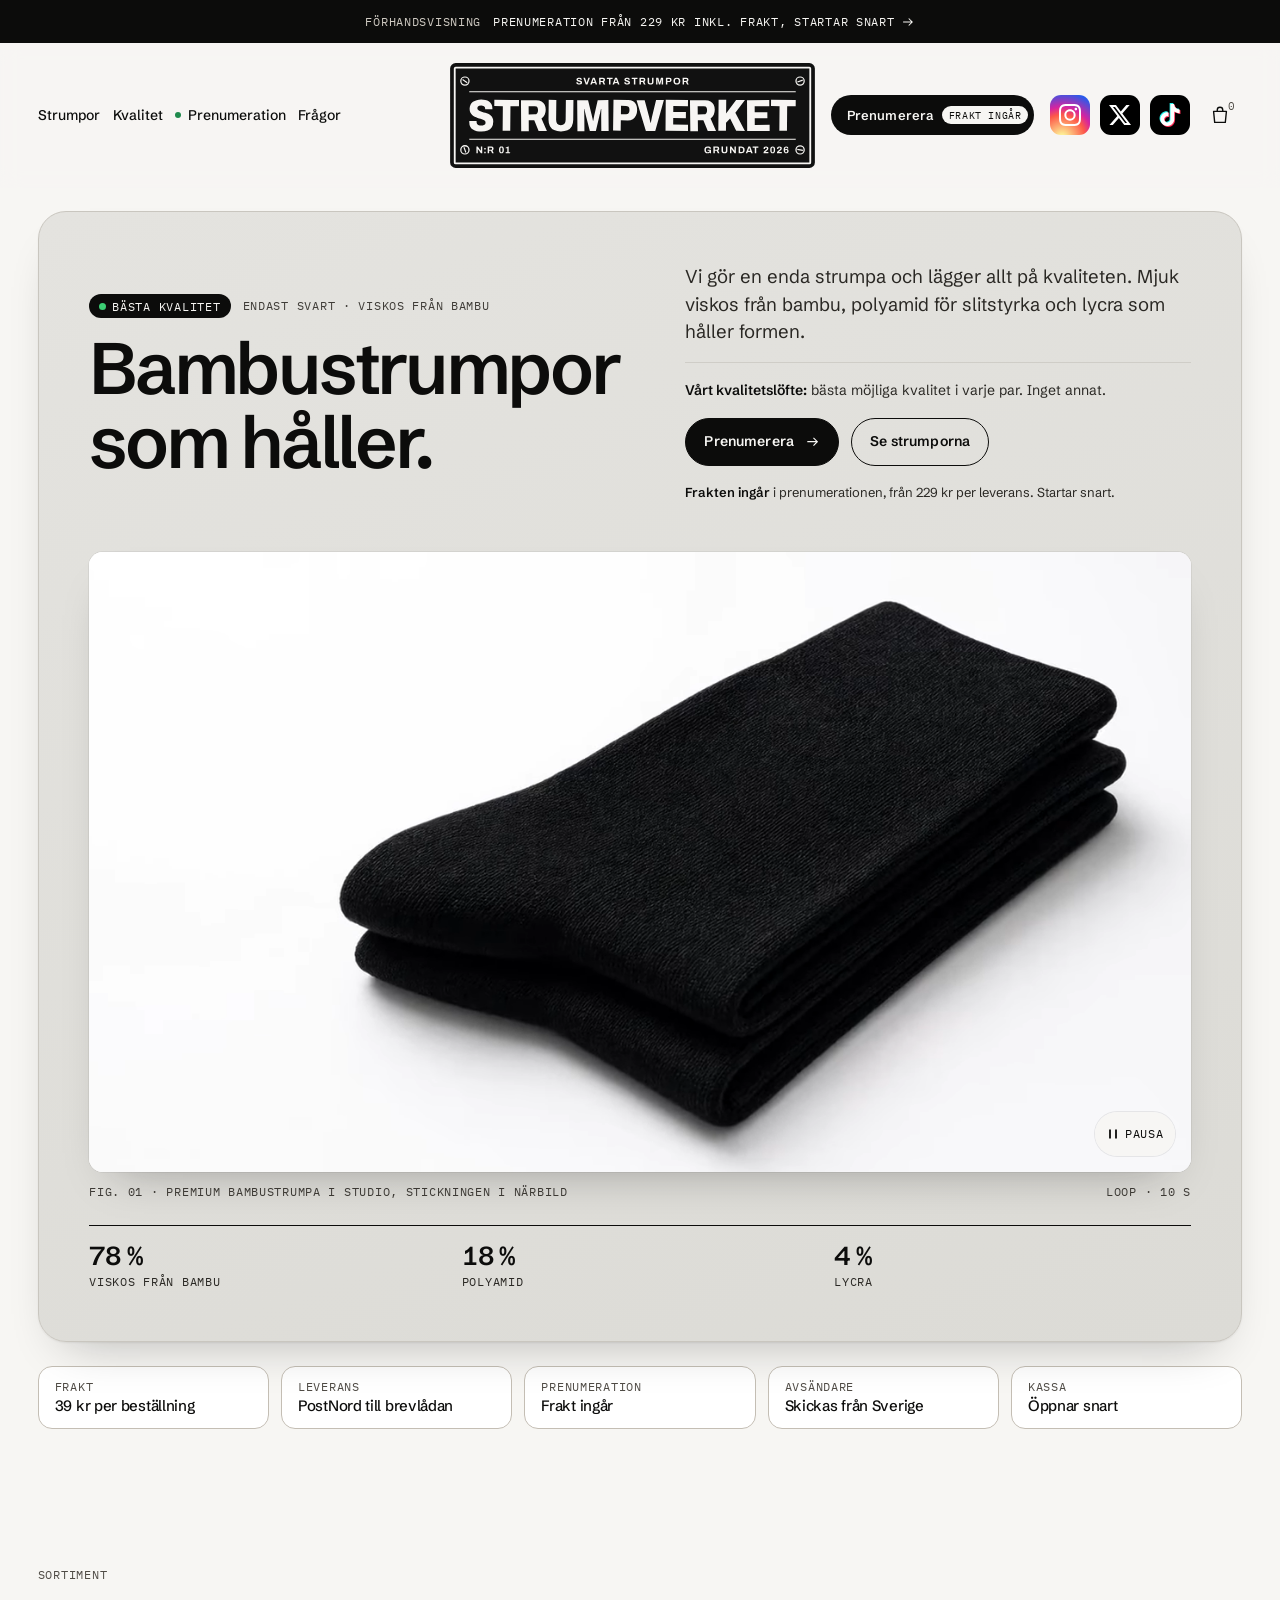
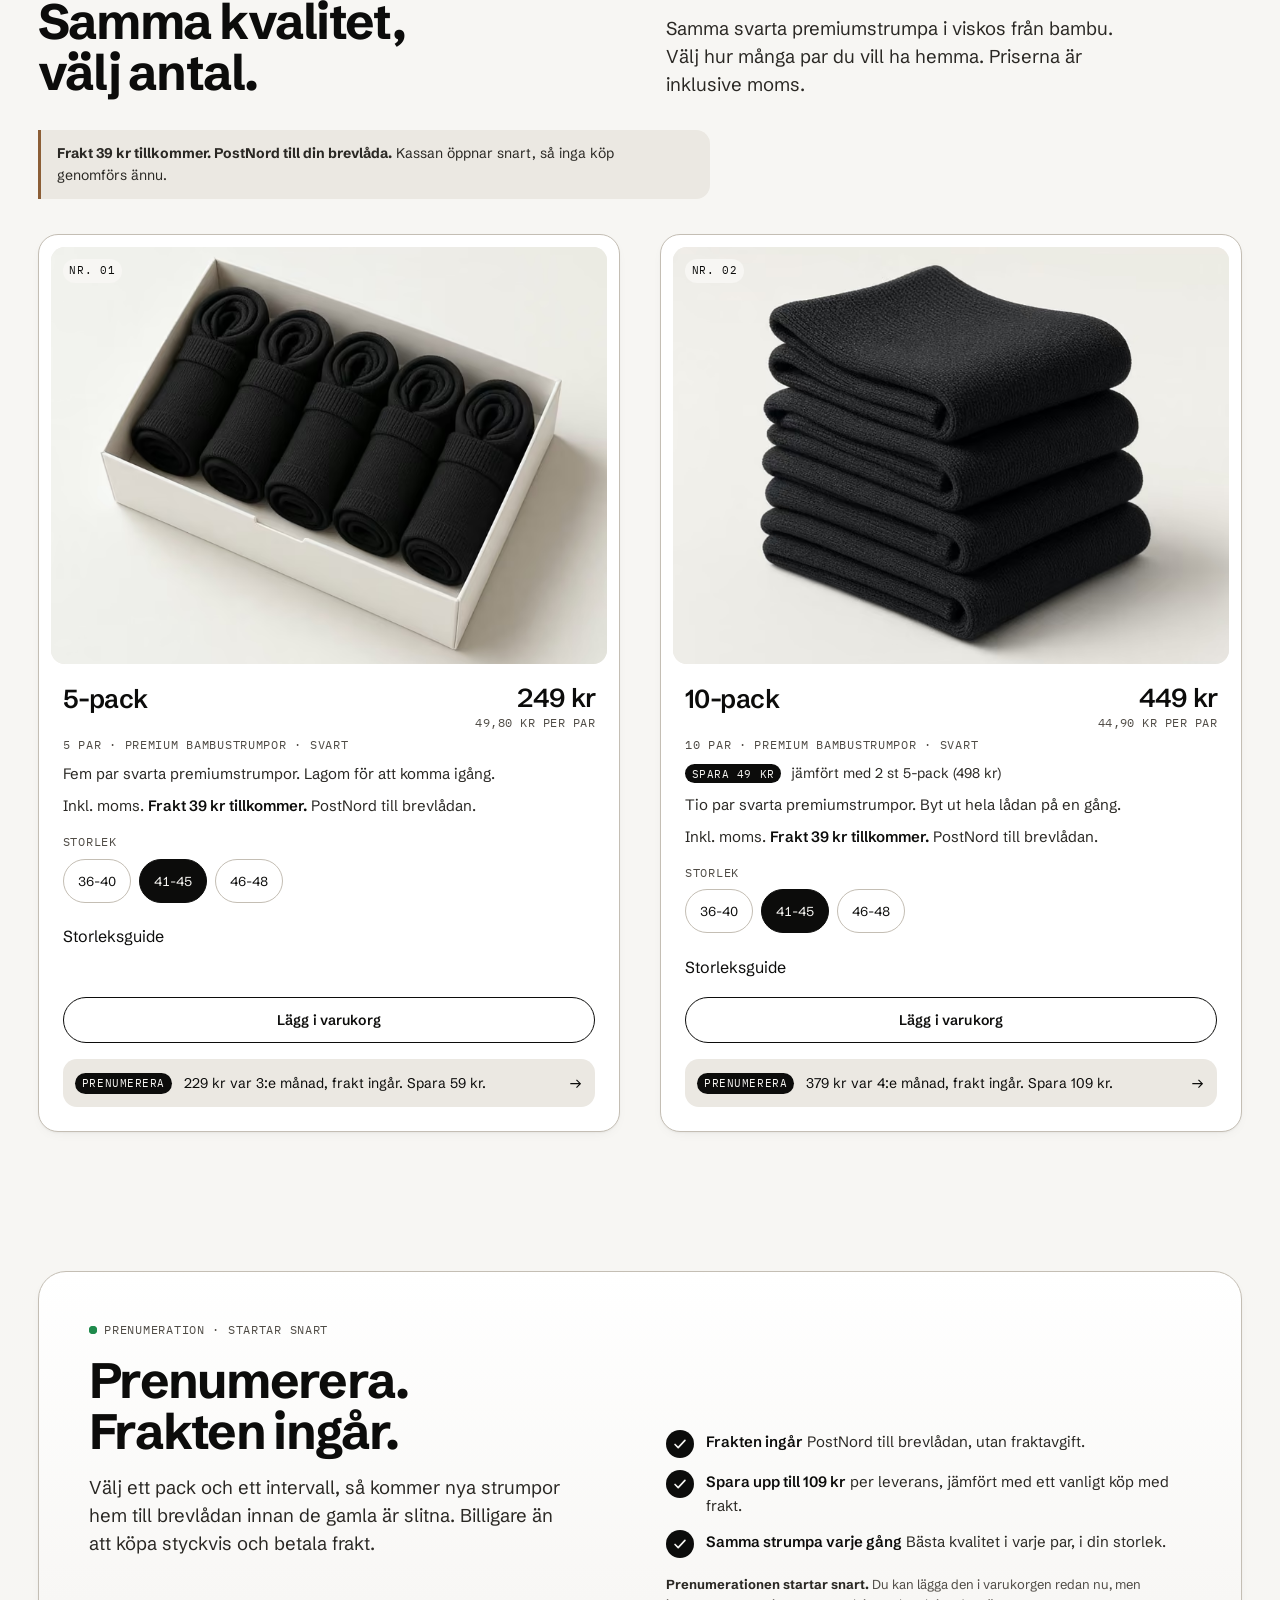
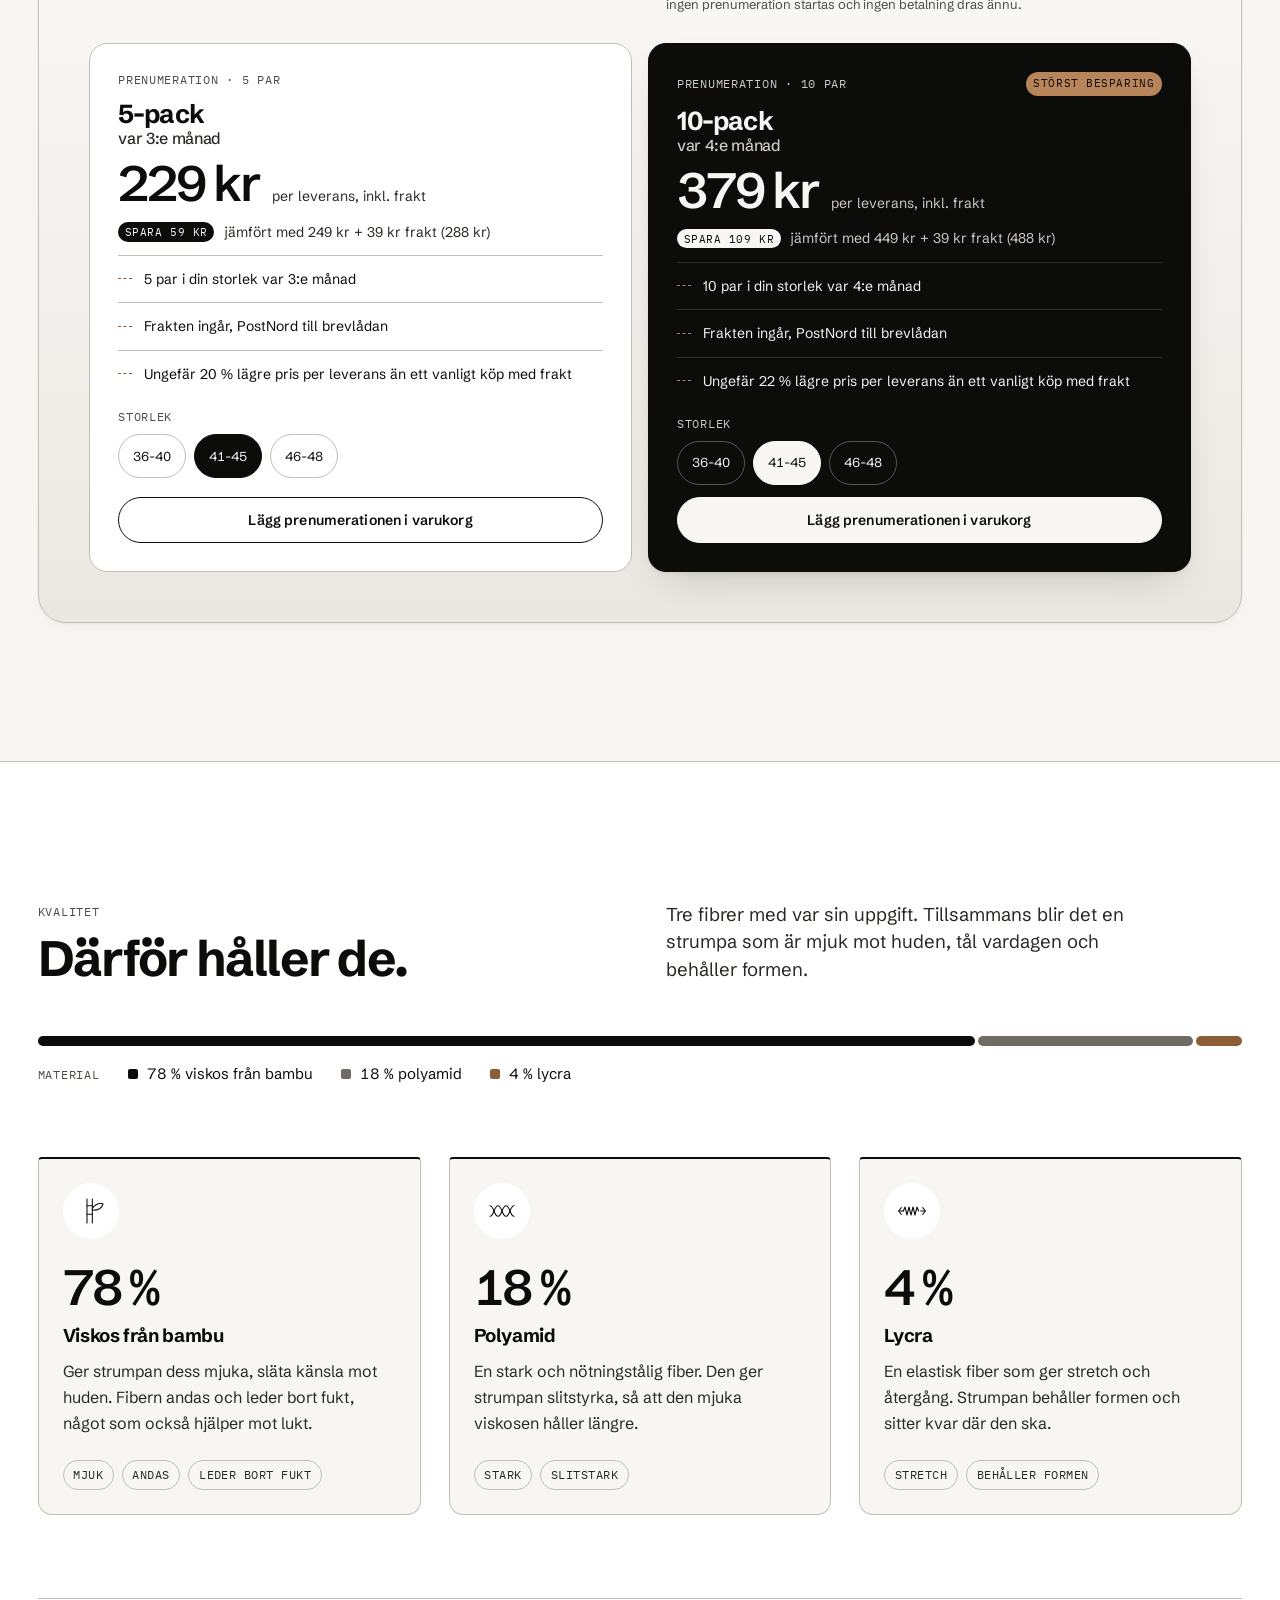
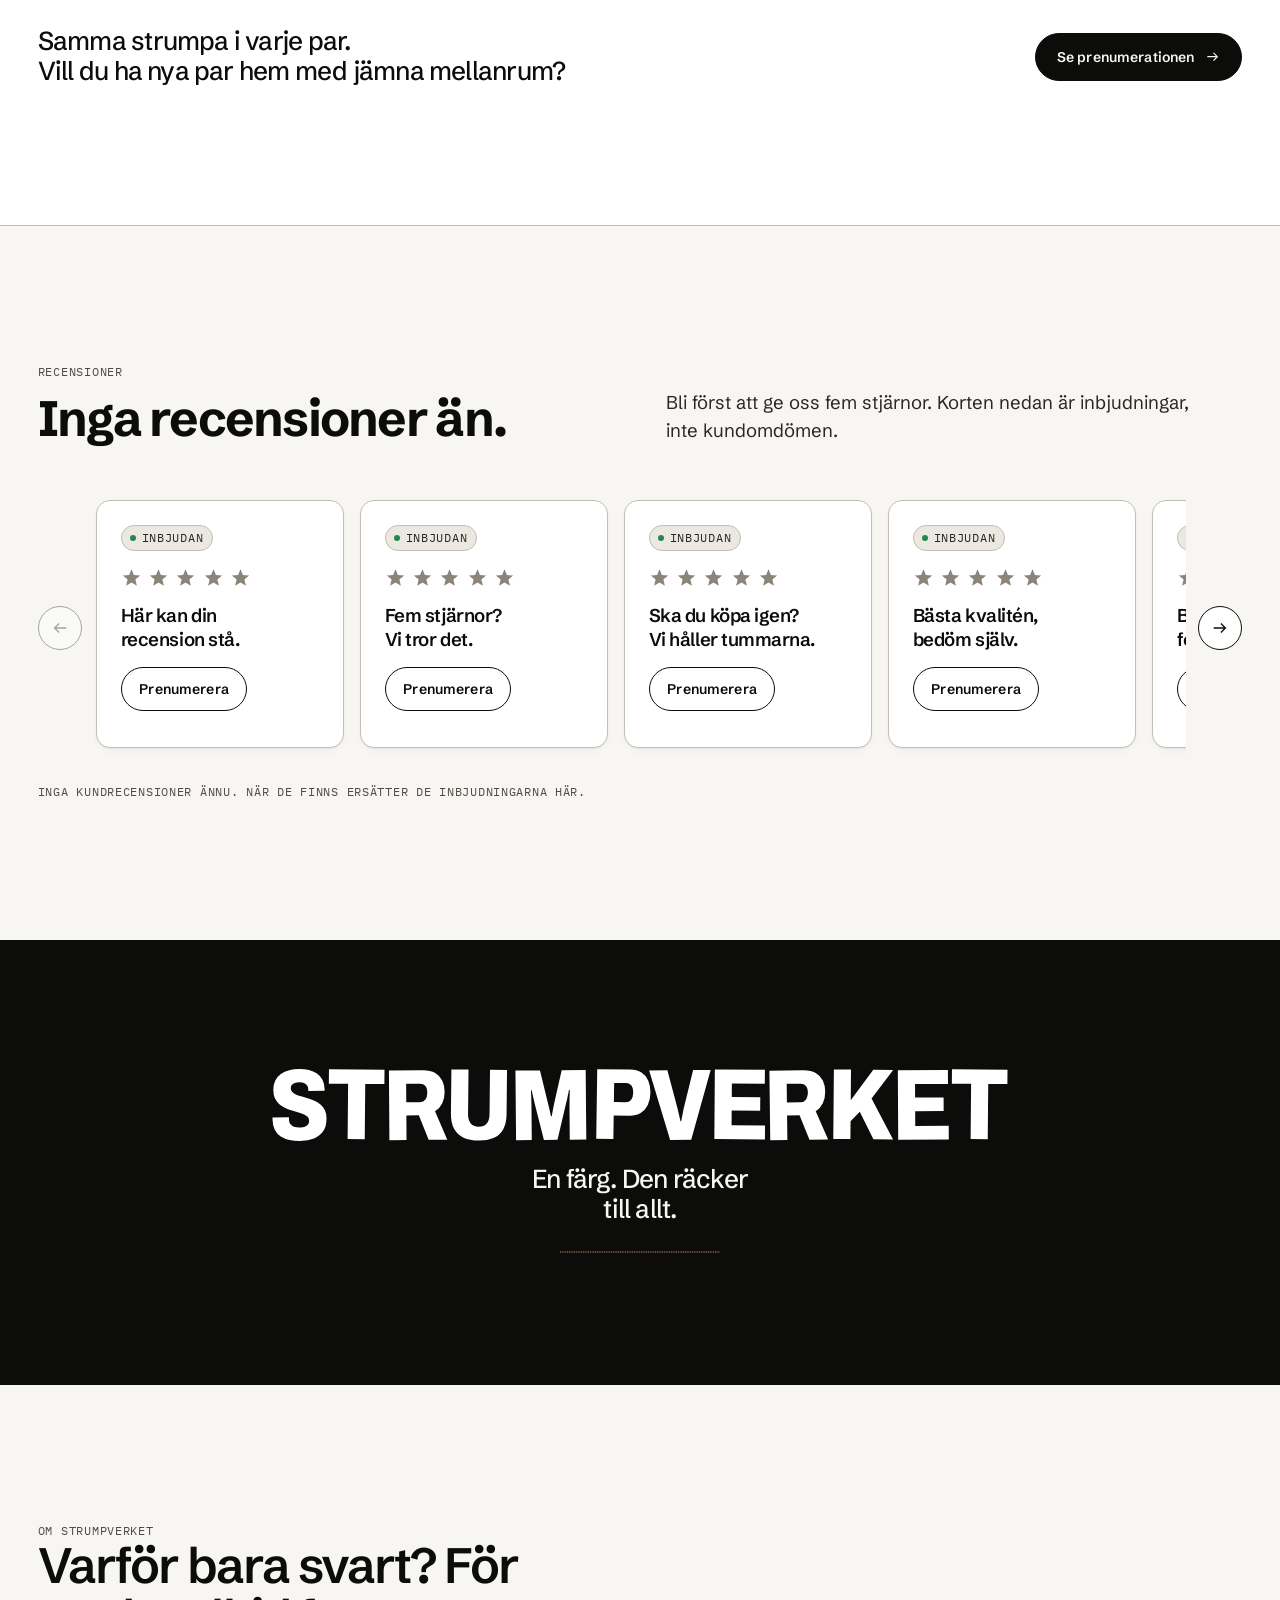
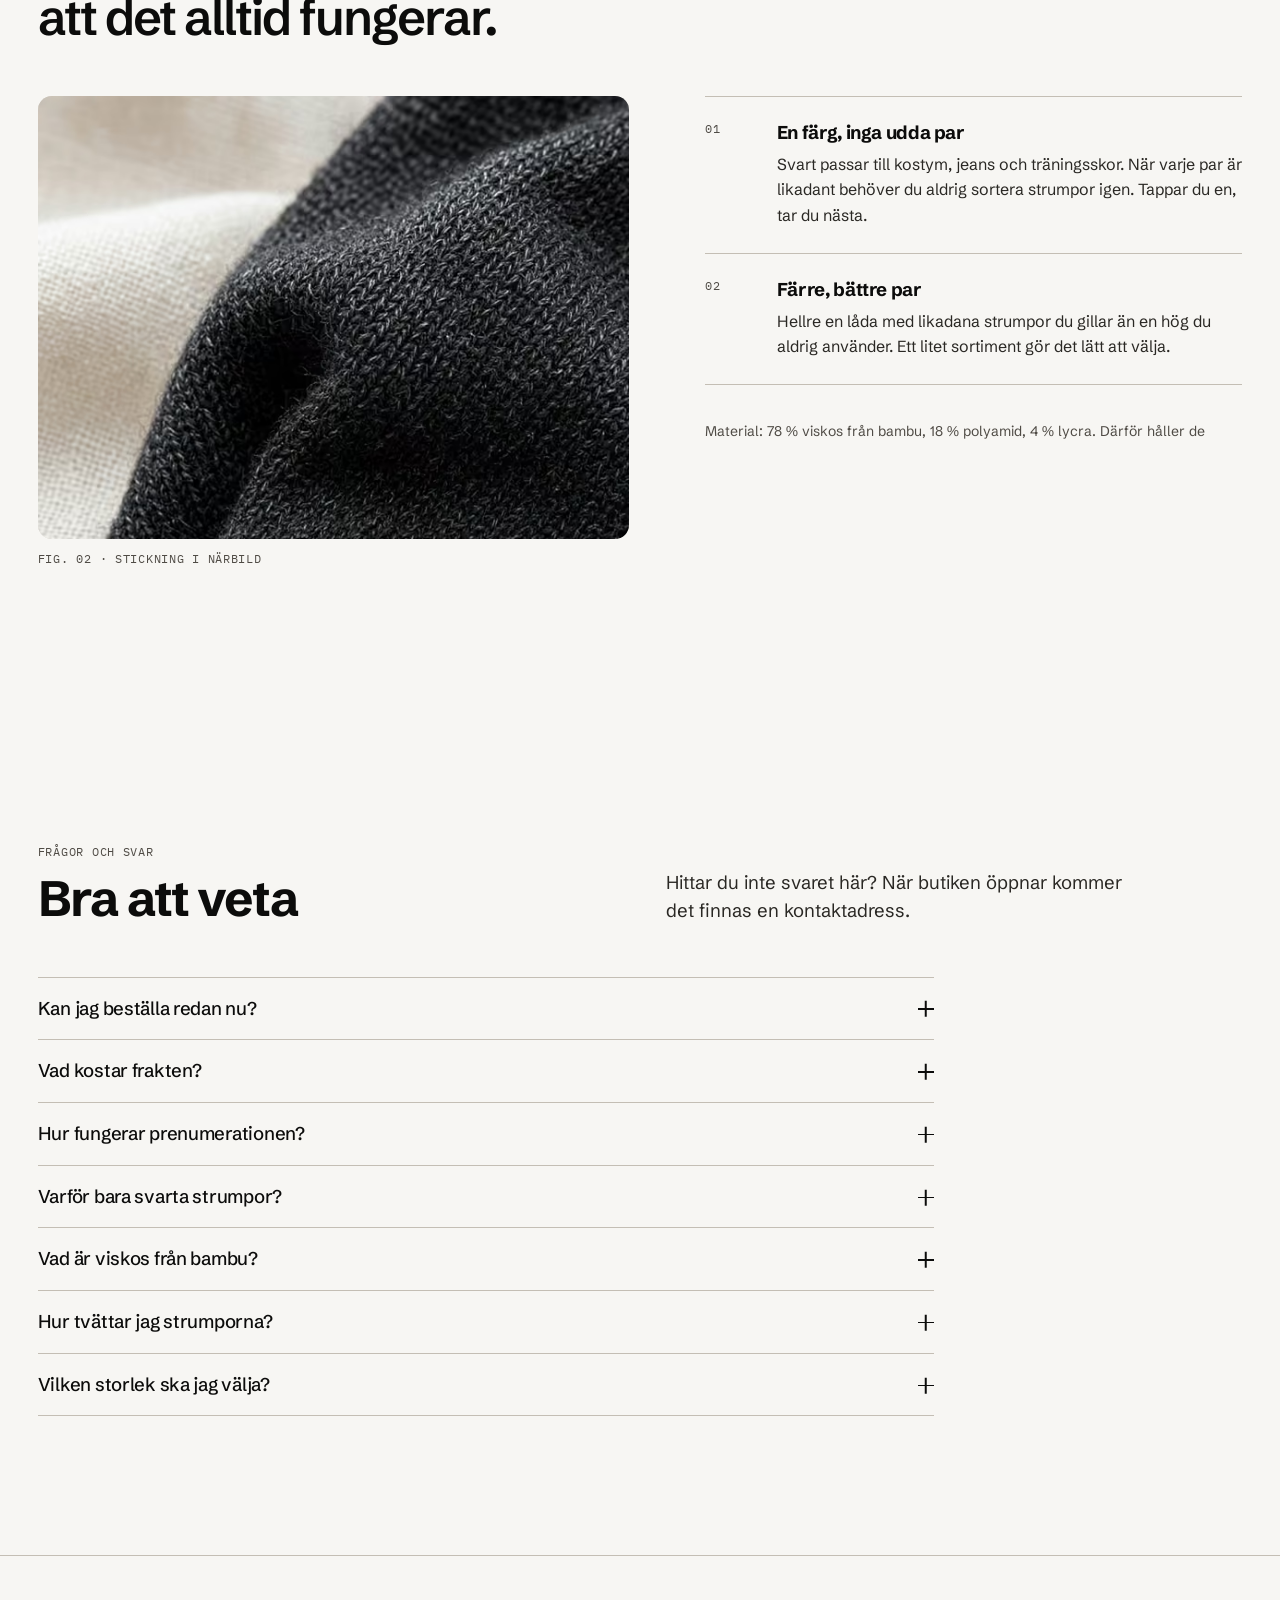
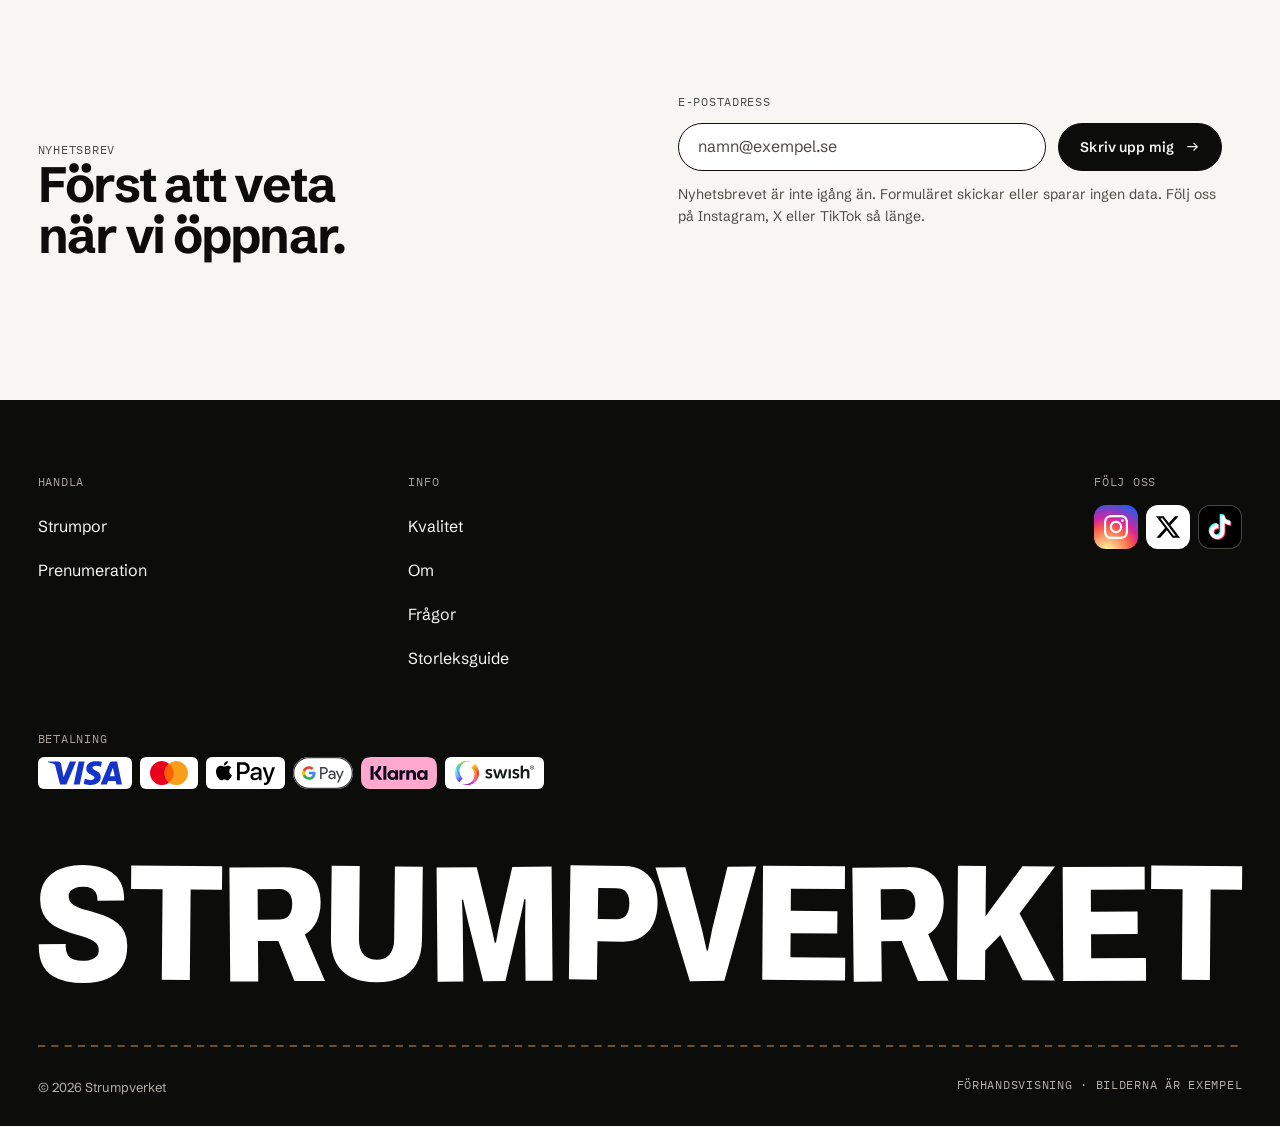
==== commit b39895bd: "feat: color status dots live green Small round status dots use --live on paper and --live-bright on " ====
--- a/index.html
+++ b/index.html
@@ -32,7 +32,7 @@
 <meta name="twitter:image:alt" content="Strumpverkets logotyp, en svart skylt med texten STRUMPVERKET, bredvid rubriken Svarta strumpor. Inget annat.">
 <link rel="preload" href="assets/fonts/schibsted-grotesk-var.woff2" as="font" type="font/woff2" crossorigin>
 <link rel="preload" as="image" type="image/avif" imagesrcset="assets/img/hero-640.avif 640w, assets/img/hero-1280.avif 1280w" imagesizes="(min-width: 86rem) 80rem, 90vw" fetchpriority="high">
-<style> @font-face{font-family: "Schibsted Grotesk";src: url("assets/fonts/schibsted-grotesk-var.woff2") format("woff2");font-weight: 400 800;font-style: normal;font-display: swap}@font-face{font-family: "Plex Mono";src: url("assets/fonts/ibm-plex-mono-400.woff2") format("woff2");font-weight: 400;font-style: normal;font-display: swap}@font-face{font-family: "Grotesk Fallback";src: local("Arial"),local("Helvetica"),local("Liberation Sans");size-adjust: 101%;ascent-override: 96%;descent-override: 26%}:root{--paper: #f7f6f3;--paper-2: #ebe8e2;--paper-3: #ddd8cf;--white: #ffffff;--ink: #0c0c0b;--ink-2: #2a2824;--muted: #4f4b45;--line: #c4beb4;--bronze: #8c5e36;--bronze-dark: #b8845a;--thread: var(--bronze);--font-sans: "Schibsted Grotesk","Grotesk Fallback",system-ui,sans-serif;--font-mono: "Plex Mono",ui-monospace,"SFMono-Regular",Menlo,monospace;--step--1: 0.75rem;--step-0: 1rem;--step-1: clamp(1.0625rem,1rem + 0.2vw,1.1875rem);--step-2: clamp(1.375rem,1.15rem + 0.6vw,1.625rem);--step-3: clamp(2rem,1.3rem + 2.25vw,3.25rem);--step-4: clamp(2.5rem,1.1rem + 4.3vw,5.25rem);--s-1: 0.25rem;--s-2: 0.5rem;--s-3: 0.75rem;--s-4: 1rem;--s-5: 1.5rem;--s-6: 2rem;--s-7: 3rem;--s-8: 4rem;--s-9: 6rem;--section: clamp(4rem,2rem + 8.3vw,8.75rem);--gutter: clamp(1.25rem,0.6rem + 2.2vw,2.5rem);--max: 86rem;--radius: 14px;--radius-lg: clamp(18px,1rem + 1vw,28px);--shadow-1: 0 1px 2px rgb(17 17 17 / 0.04),0 4px 14px -6px rgb(17 17 17 / 0.08);--shadow-2: 0 2px 4px rgb(17 17 17 / 0.04),0 18px 40px -18px rgb(17 17 17 / 0.22);--ease-out: cubic-bezier(0.22,1,0.36,1);--ease-in-out: cubic-bezier(0.65,0,0.35,1);--header-h: 4rem;--masthead-h: 9rem;color-scheme: light}@media (min-width: 64rem){:root{--s-6: 1.75rem;--s-7: 2.5rem;--s-8: 3.25rem;--s-9: 4.75rem}}*,*::before,*::after{box-sizing: border-box}html{-webkit-text-size-adjust: 100%;text-size-adjust: 100%;scroll-padding-top: calc(var(--header-h) + 1rem)}@media (prefers-reduced-motion: no-preference){html{scroll-behavior: smooth}}body{margin: 0;background: var(--paper);color: var(--ink);font-family: var(--font-sans);font-size: var(--step-0);line-height: 1.6;font-weight: 400;-webkit-font-smoothing: antialiased;font-kerning: normal}img,video,svg{display: block;max-width: 100%}[hidden]{display: none !important}img,video{height: auto}button,input{font: inherit;color: inherit}a{color: inherit}h1,h2,h3{margin: 0;font-weight: 700;line-height: 1.04;letter-spacing: -0.035em;text-wrap: balance}p{margin: 0;text-wrap: pretty}ul,ol{margin: 0;padding: 0;list-style: none}:focus-visible{outline: 2px solid var(--ink);outline-offset: 3px;border-radius: 2px}.skip-link{position: absolute;left: var(--gutter);top: -100px;z-index: 100;background: var(--ink);color: var(--paper);padding: var(--s-3) var(--s-4);text-decoration: none}.skip-link:focus{top: var(--s-3)}.visually-hidden{position: absolute !important;width: 1px;height: 1px;overflow: hidden;clip-path: inset(50%);white-space: nowrap}.wrap{width: 100%;max-width: var(--max);margin-inline: auto;padding-inline: var(--gutter)}.label{font-family: var(--font-mono);font-size: var(--step--1);letter-spacing: 0.06em;text-transform: uppercase;color: var(--muted);line-height: 1.4}.site-header{position: sticky;top: 0;z-index: 20;background: color-mix(in srgb,var(--paper) 88%,transparent);backdrop-filter: saturate(1.2) blur(10px);-webkit-backdrop-filter: saturate(1.2) blur(10px);border-bottom: 1px solid transparent;transition: border-color 0.3s}.site-header.is-scrolled{border-bottom-color: var(--line)}.site-header>.wrap{height: var(--header-h);display: grid;grid-template-columns: 1fr auto 1fr;align-items: center;gap: var(--s-4)}.nav{display: none}.nav ul{display: flex;flex-wrap: wrap;gap: clamp(0.65rem,-0.8rem + 2vw,var(--s-6))}.nav a{text-decoration: none;font-size: 0.9375rem;white-space: nowrap}@media (min-width: 52rem) and (max-width: 71.99rem){.nav a{font-size: 0.875rem}.nav ul{gap: 0.7rem}}@media (min-width: 52rem) and (max-width: 59.99rem){.nav ul{gap: 0.5rem}.nav a{font-size: 0.8125rem}}.header-left{display: flex;align-items: center}.header-right{display: flex;justify-content: flex-end;align-items: center;gap: var(--s-2)}@media (min-width: 52rem){.nav{display: block}.icon-btn.menu-toggle{display: none}}.u-link{position: relative;text-decoration: none;padding-bottom: 2px}.u-link::after{content: "";position: absolute;left: 0;right: 0;bottom: 0;height: 1px;background: currentColor;transform: scaleX(0);transform-origin: right center;transition: transform 0.45s var(--ease-out)}.u-link:hover::after,.u-link:focus-visible::after{transform: scaleX(1);transform-origin: left center}.u-link.hit{display: inline-flex;align-items: center;min-height: 44px;padding-bottom: 0}.u-link.hit::after{bottom: auto;top: calc(50% + 0.62em)}.u-link.hit-slop::before{content: "";position: absolute;left: -0.2em;right: -0.2em;top: 50%;height: 44px;transform: translateY(-50%)}.wordmark{display: block;position: relative;text-decoration: none;color: var(--ink);padding: 8px;margin: -8px}.wordmark img{display: block;max-width: none;height: auto}.wordmark .wordmark__plate{display: none;width: clamp(330px,250px + 9vw,380px)}.wordmark__plain{width: 196px}@media (min-width: 40rem){.wordmark__plain{width: 224px}}@media (min-width: 64rem){.site-header{top: calc(var(--header-h) - var(--masthead-h))}.site-header>.wrap{position: relative;height: var(--masthead-h)}.wordmark{position: static}.wordmark .wordmark__plate{display: block;transition: opacity 0.35s var(--ease-out)}.wordmark__plain{position: absolute;inset-inline: 0;bottom: calc((var(--header-h) - 22px) / 2);margin-inline: auto;opacity: 0;visibility: hidden;translate: 0 6px;transition: opacity 0.35s var(--ease-out),translate 0.5s var(--ease-out),visibility 0s linear 0.35s}.header-left,.header-right{transition: translate 0.5s var(--ease-out)}.site-header.is-scrolled .wordmark__plate{opacity: 0}.site-header.is-scrolled .wordmark__plain{opacity: 1;visibility: visible;translate: 0 0;transition-delay: 0s}.site-header.is-scrolled :is(.header-left,.header-right){translate: 0 calc((var(--masthead-h) - var(--header-h)) / 2)}}@media (prefers-reduced-motion: no-preference){.js .wordmark :is(.wordmark__plate,.wordmark__plain){animation: plate-in 1.1s var(--ease-out) 0.15s backwards}.wordmark .wordmark__plate{transition: opacity 0.35s var(--ease-out),translate 0.45s var(--ease-out)}.wordmark:is(:hover,:focus-visible) .wordmark__plate,.site-header.is-scrolled .wordmark:is(:hover,:focus-visible) .wordmark__plain{translate: 0 -2px}}@media (prefers-reduced-motion: reduce){.wordmark img,.header-left,.header-right{translate: none !important}}@keyframes letter-up{to{transform: translateY(0)}}@keyframes draw{to{stroke-dashoffset: 0}}@keyframes plate-in{from{clip-path: inset(0 100% 0 0)}to{clip-path: inset(0 0 0 0)}}.icon-btn{position: relative;display: inline-grid;place-items: center;width: 44px;height: 44px;border: 0;background: transparent;border-radius: 50%;cursor: pointer;transition: background-color 0.25s}.icon-btn:hover{background: var(--paper-2)}.icon-btn svg{width: 22px;height: 22px}.cart-count{position: absolute;top: 4px;right: 2px;min-width: 18px;height: 18px;padding: 0 5px;border-radius: 9px;background: var(--ink);color: var(--paper);font-family: var(--font-mono);font-size: 0.6875rem;line-height: 18px;text-align: center}.cart-count[data-count="0"]{background: transparent;color: var(--muted)}.cart-count.is-bumping{animation: bump 0.5s var(--ease-out)}@keyframes bump{0%{scale: 1}35%{scale: 1.45}100%{scale: 1}}@media (prefers-reduced-motion: reduce){.cart-count.is-bumping{animation: none}}.mobile-nav{display: none;border-top: 1px solid var(--line)}.mobile-nav.is-open{display: block}.mobile-nav ul{display: grid;padding-block: var(--s-3) var(--s-5)}.mobile-nav a{display: block;padding: var(--s-3) 0;font-size: var(--step-2);font-weight: 600;letter-spacing: -0.03em;text-decoration: none}@media (min-width: 52rem){.mobile-nav,.mobile-nav.is-open{display: none}}.btn{--btn-bg: var(--ink);--btn-fg: var(--paper);--btn-fill: var(--paper);--btn-fill-fg: var(--ink);position: relative;isolation: isolate;overflow: hidden;display: inline-flex;align-items: center;justify-content: center;gap: 0.75em;min-height: 52px;padding: 0 1.6em;border: 1px solid var(--ink);border-radius: 999px;background: var(--btn-bg);color: var(--btn-fg);font-size: 0.9375rem;font-weight: 500;letter-spacing: 0.01em;text-decoration: none;cursor: pointer;transition: color 0.45s var(--ease-out),translate 0.4s var(--ease-out),scale 0.25s var(--ease-out),box-shadow 0.45s var(--ease-out)}.btn:hover{box-shadow: 0 10px 24px -14px rgb(17 17 17 / 0.45)}.btn:active{scale: 0.97;transition-duration: 0.45s,0.4s,0.1s,0.45s}.btn::before{content: "";position: absolute;inset: 0;z-index: -1;background: var(--btn-fill);transform: scaleX(0);transform-origin: right center;transition: transform 0.55s var(--ease-out)}.btn:hover,.btn:focus-visible{color: var(--btn-fill-fg)}.btn:hover::before,.btn:focus-visible::before{transform: scaleX(1);transform-origin: left center}.btn__arrow{width: 1.1em;height: 1.1em;transition: transform 0.45s var(--ease-out)}.btn:hover .btn__arrow,.btn:focus-visible .btn__arrow{transform: translateX(4px)}.btn--ghost{--btn-bg: transparent;--btn-fg: var(--ink);--btn-fill: var(--ink);--btn-fill-fg: var(--paper)}.btn--block{width: 100%}@media (prefers-reduced-motion: reduce){.btn,.btn::before,.btn__arrow{transition-duration: 0.01s}.btn:active{scale: 1}}.add-btn{--btn-bg: transparent;--btn-fg: var(--ink);--btn-fill: var(--ink);--btn-fill-fg: var(--paper);width: 100%;min-height: 48px}.add-btn::before{transform: scaleY(0);transform-origin: bottom}.add-btn:hover::before,.add-btn:focus-visible::before{transform: scaleY(1);transform-origin: bottom}.add-btn__label,.add-btn__done{display: inline-flex;align-items: center;gap: 0.6em;transition: translate 0.45s var(--ease-out),opacity 0.3s}.add-btn__done{position: absolute;inset: 0;justify-content: center;translate: 0 110%;opacity: 0}.add-btn.is-added{color: var(--paper)}.add-btn.is-added::before{transform: scaleY(1)}.add-btn.is-added .add-btn__label{translate: 0 -110%;opacity: 0}.add-btn.is-added .add-btn__done{translate: 0 0;opacity: 1}.add-btn__done path{stroke-dasharray: 24;stroke-dashoffset: 24}.add-btn.is-added .add-btn__done path{animation: draw 0.5s var(--ease-out) 0.15s forwards}@media (prefers-reduced-motion: reduce){.add-btn__label,.add-btn__done{transition: none}.add-btn.is-added .add-btn__done path{animation: none;stroke-dashoffset: 0}}.hero{padding-top: clamp(2.5rem,1rem + 6vw,6rem)}.hero__top{display: grid;gap: var(--s-6);align-items: end}.hero h1{font-size: var(--step-4);font-weight: 600;letter-spacing: -0.05em;line-height: 0.95}.hero h1 .line{display: block;overflow: hidden;padding-bottom: 0.06em}.hero h1 .line>span{display: inline-block}.hero__head{display: grid;gap: var(--s-5)}.hero__aside{display: grid;gap: var(--s-5);max-width: 31rem}.hero__lede{font-size: var(--step-1);color: var(--ink-2);line-height: 1.5}.hero__promise{padding-top: var(--s-4);border-top: 1px solid var(--line);color: var(--ink-2);font-size: 0.9375rem}.hero__promise strong{color: var(--ink);font-weight: 600}.hero__spec{display: grid;grid-template-columns: repeat(3,minmax(0,1fr));gap: var(--s-4);margin: clamp(2.5rem,1.5rem + 3vw,4rem) 0 0;padding-top: var(--s-4);border-top: 1px solid var(--ink)}.hero__spec div{display: flex;flex-direction: column-reverse;justify-content: flex-end;gap: var(--s-1)}.hero__spec dt{font-family: var(--font-mono);font-size: 0.75rem;letter-spacing: 0.06em;text-transform: uppercase;color: var(--muted);line-height: 1.4}.hero__spec dd{margin: 0;font-size: var(--step-2);font-weight: 600;letter-spacing: -0.03em;line-height: 1.1;font-variant-numeric: tabular-nums}.hero__cta{display: flex;flex-wrap: wrap;align-items: center;gap: var(--s-5)}.hero__media{margin: clamp(1.5rem,1rem + 2vw,2.5rem) 0 0}.hero__frame{position: relative;overflow: hidden;background: var(--paper-3);aspect-ratio: 4 / 5;border-radius: 2px}.hero__frame video,.hero__frame picture,.hero__frame img{position: absolute;inset: 0;width: 100%;height: 100%;object-fit: cover;object-position: 62% 50%}.hero__frame video{opacity: 0;transition: opacity 0.8s}.hero__frame video.is-playing{opacity: 1}.media-toggle{position: absolute;right: var(--s-4);bottom: var(--s-4);z-index: 2;display: inline-flex;align-items: center;gap: 0.5em;min-height: 44px;padding: 0 0.95em;border: 0;border-radius: 999px;cursor: pointer;background: color-mix(in srgb,var(--paper) 86%,transparent);color: var(--ink);font-family: var(--font-mono);font-size: 0.75rem;letter-spacing: 0.06em;text-transform: uppercase;backdrop-filter: blur(6px);-webkit-backdrop-filter: blur(6px)}.media-toggle svg{width: 12px;height: 12px}.media-toggle[hidden]{display: none}.hero__caption{display: flex;flex-wrap: wrap;justify-content: space-between;gap: var(--s-4);padding-top: var(--s-3)}@media (min-width: 40rem){.hero__frame{aspect-ratio: 16 / 9}}@media (min-width: 60rem){.hero__top{grid-template-columns: 1.45fr 1fr;gap: var(--s-8)}.hero__aside{padding-bottom: 0.6rem}}@media (prefers-reduced-motion: no-preference){.js .hero h1 .line>span{transform: translateY(105%);animation: letter-up 1.1s var(--ease-out) forwards}.js .hero h1 .line:nth-child(2)>span{animation-delay: 0.12s}.js .hero__eyebrow{opacity: 0;animation: fade-up 0.9s var(--ease-out) 0.1s forwards}.js .hero__spec{opacity: 0;animation: fade-up 1s var(--ease-out) 0.5s forwards}.js .hero__aside{opacity: 0;animation: fade-up 1s var(--ease-out) 0.35s forwards}}@keyframes fade-up{from{opacity: 0;transform: translateY(16px)}to{opacity: 1;transform: none}}.section{padding-block: var(--section)}.section-head{display: grid;gap: var(--s-5);margin-bottom: clamp(3rem,1.75rem + 3.5vw,5.5rem)}.section-head .label{margin-bottom: var(--s-3)}.section-head h2{font-size: var(--step-3)}.section-head>p{color: var(--ink-2);max-width: 34rem;font-size: var(--step-1);line-height: 1.5}@media (min-width: 60rem){.section-head{grid-template-columns: 1fr 1fr;align-items: end;gap: var(--s-8)}}.stitch-divider{width: 100%;height: 6px;color: var(--thread)}.stitch-divider line{stroke: currentColor;stroke-width: 1.5;stroke-dasharray: 6 5}@media (prefers-reduced-motion: no-preference){.js .stitch-divider line{clip-path: inset(0 100% 0 0);transition: clip-path 1.6s var(--ease-in-out)}.js .stitch-divider.is-in line{clip-path: inset(0 0 0 0)}}.products{display: grid;gap: var(--s-6) var(--s-3);grid-template-columns: repeat(2,minmax(0,1fr));align-items: stretch}@media (min-width: 60rem){.products{gap: var(--s-7) var(--s-5)}}@media (min-width: 72rem){.products{grid-template-columns: repeat(4,minmax(0,1fr))}}.product-card{display: flex;flex-direction: column;gap: var(--s-3);min-width: 0;height: 100%}.product{display: flex;flex-direction: column;flex: 1;min-width: 0}.product__media-link{display: block;color: inherit;text-decoration: none}.product__media-link:focus-visible{outline-offset: 2px}.product__media{position: relative;overflow: hidden;background: #eeebe6;aspect-ratio: 3 / 4}.product__media img{width: 100%;height: 100%;object-fit: cover;transition: scale 1.2s var(--ease-out)}.product-card:hover .product__media img,.product-card:focus-within .product__media img{scale: 1.035}@media (prefers-reduced-motion: reduce){.product-card:hover .product__media img,.product-card:focus-within .product__media img{scale: 1}}@media (max-width: 39.99rem){.product__media{aspect-ratio: 1 / 1}.product__row{flex-direction: column;align-items: flex-start;gap: 0.15rem}.product__name{font-size: 1.125rem}.product__price{align-items: flex-start;text-align: left;font-size: 1rem}.product__desc{font-size: 0.875rem;line-height: 1.45}.product__meta{flex-wrap: wrap}.product-card .add-btn{font-size: 0.8125rem;padding-inline: 0.4em}.product-card .sizes__opts{gap: 0.35rem}.product-card .chip{flex: 1 1 2.5rem}.product-card .chip span{width: 100%;min-width: 0;padding-inline: 0.2em;font-size: 0.75rem}}.product__tag{position: absolute;left: var(--s-3);top: var(--s-3);font-family: var(--font-mono);font-size: 0.6875rem;letter-spacing: 0.06em;text-transform: uppercase;background: var(--paper);color: var(--ink);padding: 0.3em 0.6em}.product__placard{display: flex;flex-direction: column;gap: var(--s-2);flex: 1;padding-top: var(--s-1);border-top: 1px solid var(--ink)}.product__placard .add-btn{margin-top: auto}.product__row{display: flex;justify-content: space-between;align-items: flex-start;gap: var(--s-3);padding-top: var(--s-3)}.product__name{flex: 1;min-width: 0;font-size: var(--step-1);font-weight: 600;letter-spacing: -0.02em;line-height: 1.2}.product__price{flex: none;display: flex;flex-direction: column;align-items: flex-end;gap: 0.1rem;font-size: var(--step-1);font-weight: 500;font-variant-numeric: tabular-nums;line-height: 1.15;text-align: right}.price-was{color: var(--muted);font-weight: 400;font-size: 0.8125rem;text-decoration: line-through;letter-spacing: 0}.price-now{font-weight: 500}.save-line{display: flex;flex-wrap: wrap}.save-badge{display: inline-block;padding: 0.28em 0.6em 0.22em;border-radius: 999px;background: var(--ink);color: var(--paper);font-family: var(--font-mono);font-size: 0.6875rem;font-weight: 400;letter-spacing: 0.05em;text-transform: uppercase;line-height: 1.3;white-space: nowrap}.size-extra{display: flex}.callout{padding: var(--s-3) var(--s-4);background: var(--paper-2);border-left: 3px solid var(--bronze);color: var(--ink-2);font-size: 0.9375rem}.section-head + .callout{margin-top: calc(-1 * clamp(1.25rem,0.8rem + 1.5vw,2.5rem));margin-bottom: clamp(1.75rem,1rem + 2vw,2.75rem);max-width: 42rem}.product__desc{color: var(--ink-2);font-size: 0.9375rem}.product__meta{display: flex;justify-content: space-between;gap: var(--s-3)}.sizes{border: 0;padding: 0;margin: var(--s-2) 0 var(--s-1);min-width: 0}.sizes legend{padding: 0;margin-bottom: var(--s-2)}.sizes__opts{display: flex;flex-wrap: wrap;gap: var(--s-2)}.chip{position: relative}.chip input{position: absolute;opacity: 0;inset: 0;margin: 0;cursor: pointer}.chip span{display: inline-grid;place-items: center;min-width: 4.25rem;min-height: 44px;padding: 0 0.8em;border: 1px solid var(--line);border-radius: 999px;font-size: 0.875rem;font-variant-numeric: tabular-nums;transition: border-color 0.2s,background-color 0.2s,color 0.2s}.chip input:hover + span{border-color: var(--ink)}.chip input:checked + span{background: var(--ink);border-color: var(--ink);color: var(--paper)}.chip input:focus-visible + span{outline: 2px solid var(--ink);outline-offset: 2px}.why{display: grid;gap: var(--s-8)}.why__statement{font-size: var(--step-3);font-weight: 600;letter-spacing: -0.04em;line-height: 1.05;max-width: 22ch;text-wrap: balance}.why__grid{display: grid;gap: var(--s-7)}.why__media figure{margin: 0}.why__media .frame{overflow: hidden;background: var(--paper-3);aspect-ratio: 4 / 3}.why__media img{width: 100%;height: 100%;object-fit: cover}.why__media figcaption{padding-top: var(--s-3)}.points{display: grid;gap: 0;counter-reset: pt}.points li{display: grid;grid-template-columns: 3.5rem 1fr;gap: var(--s-4);padding: var(--s-5) 0;border-top: 1px solid var(--line)}.points li:last-child{border-bottom: 1px solid var(--line)}.points h3{font-size: var(--step-1);letter-spacing: -0.02em;margin-bottom: var(--s-2);line-height: 1.25}.points p{color: var(--ink-2)}.why__note{margin-top: var(--s-5);color: var(--muted);font-size: 0.875rem}@media (min-width: 60rem){.why__grid{grid-template-columns: 1.1fr 1fr;gap: var(--s-9);align-items: start}.why__media{position: sticky;top: calc(var(--header-h) + 2rem)}}.box{background: var(--paper-2)}.box__grid{display: grid;gap: var(--s-7);align-items: center}.box__media{overflow: hidden;background: #eeebe6;aspect-ratio: 3 / 4;max-width: 34rem}.box__media img{width: 100%;height: 100%;object-fit: cover}.box__body{display: grid;gap: var(--s-5);max-width: 34rem}.box__body h2{font-size: var(--step-3)}.box__body>p{color: var(--ink-2);font-size: var(--step-1);line-height: 1.5}.box__list li{display: flex;gap: var(--s-3);padding: var(--s-3) 0;border-top: 1px solid var(--line)}.box__list li::before{content: "";flex: none;width: 14px;margin-top: 0.75em;border-top: 1.5px dashed var(--thread)}.box__price{display: flex;align-items: center;gap: var(--s-3);flex-wrap: wrap}.box__price strong{font-size: var(--step-2);font-weight: 600;letter-spacing: -0.03em}@media (min-width: 60rem){.box__grid{grid-template-columns: 1fr 1fr;gap: var(--s-9)}}.products--duo{grid-template-columns: minmax(0,1fr);gap: var(--s-7)}@media (min-width: 40rem){.products--duo{grid-template-columns: repeat(2,minmax(0,1fr));gap: var(--s-7) var(--s-5)}}@media (min-width: 72rem){.products--duo{grid-template-columns: repeat(2,minmax(0,1fr));gap: var(--s-7) var(--s-7)}}.products--duo .product__media{aspect-ratio: 4 / 3}.products--duo .product__media img{object-position: 50% 55%}.products--duo .product__name{font-size: var(--step-2)}.products--duo .product__price .price-now{font-size: var(--step-2);font-weight: 600;letter-spacing: -0.03em}@media (max-width: 39.99rem){.products--duo .product__media{aspect-ratio: 4 / 3}.products--duo .product__row{flex-direction: row;align-items: flex-start}.products--duo .product__price{align-items: flex-end;text-align: right}.products--duo .product-card .add-btn{font-size: 0.9375rem}.products--duo .product-card .chip{flex: 1 1 4rem}.products--duo .product-card .chip span{font-size: 0.875rem}}.price-unit{font-family: var(--font-mono);font-size: 0.75rem;font-weight: 400;letter-spacing: 0.04em;color: var(--muted);text-transform: uppercase}.save-line{align-items: center;gap: 0.35rem 0.6rem}.save-note{font-size: 0.875rem;color: var(--ink-2)}.ship-line{font-size: 0.9375rem;color: var(--ink-2)}.ship-line strong{color: var(--ink);font-weight: 600}.subs{display: grid;gap: var(--s-5)}@media (min-width: 48rem){.subs{grid-template-columns: repeat(2,minmax(0,1fr))}}.sub-card{display: flex}.sub{display: flex;flex-direction: column;gap: var(--s-4);flex: 1;padding: clamp(1.25rem,0.8rem + 2vw,2.25rem);background: var(--paper);border: 1px solid var(--line);border-top: 2px solid var(--ink)}.sub__name{font-size: var(--step-3)}.sub__name span{display: block;margin-top: 0.15em;font-size: var(--step-1);font-weight: 500;letter-spacing: -0.02em;color: var(--ink-2)}.sub__price{display: flex;flex-wrap: wrap;align-items: baseline;gap: var(--s-3)}.sub__price strong{font-size: var(--step-2);font-weight: 600;letter-spacing: -0.03em;font-variant-numeric: tabular-nums}.sub .add-btn{margin-top: auto}.sub .sizes{margin: 0}.faq{max-width: 56rem}.faq details{border-top: 1px solid var(--line)}.faq details:last-child{border-bottom: 1px solid var(--line)}.faq summary{display: flex;justify-content: space-between;align-items: center;gap: var(--s-4);padding: var(--s-5) 0;cursor: pointer;list-style: none;font-size: var(--step-1);font-weight: 500;letter-spacing: -0.015em}.faq summary::-webkit-details-marker{display: none}.faq summary .plus{position: relative;flex: none;width: 16px;height: 16px}.faq summary .plus::before,.faq summary .plus::after{content: "";position: absolute;left: 0;top: 50%;width: 100%;height: 1.5px;background: currentColor;transition: transform 0.4s var(--ease-out)}.faq summary .plus::after{transform: rotate(90deg)}.faq details[open] summary .plus::after{transform: rotate(0deg)}.faq .answer{padding: 0 0 var(--s-6);max-width: 44rem;color: var(--ink-2)}.faq details::details-content{block-size: 0;overflow-y: clip;transition: block-size 0.45s var(--ease-out),content-visibility 0.45s allow-discrete}.faq details[open]::details-content{block-size: auto}@supports (interpolate-size: allow-keywords){:root{interpolate-size: allow-keywords}}@media (prefers-reduced-motion: reduce){.faq details::details-content{transition: none}}.news{border-top: 1px solid var(--line)}.news__grid{display: grid;gap: var(--s-6)}.news h2{font-size: var(--step-3)}.news__form{display: grid;gap: var(--s-3);max-width: 34rem}.news__field{display: flex;flex-direction: column;gap: var(--s-3)}.news__field input{min-height: 52px;padding: 0 1.2em;border: 1px solid var(--ink);border-radius: 999px;background: transparent}.news__field input::placeholder{color: var(--muted);opacity: 1}.news__note{font-size: 0.875rem;color: var(--muted)}.news__status{min-height: 1.5em;font-size: 0.9375rem}@media (min-width: 40rem){.news__field{flex-direction: row}.news__field input{flex: 1}}@media (min-width: 60rem){.news__grid{grid-template-columns: 1fr 1fr;align-items: end;gap: var(--s-9)}}.site-footer{padding-top: var(--s-9);padding-bottom: var(--s-6);background: var(--ink);color: var(--paper)}.site-footer a{color: var(--paper)}.site-footer :focus-visible,.moment :focus-visible{outline-color: var(--paper)}.footer-cols{display: grid;gap: var(--s-7);grid-template-columns: repeat(2,1fr)}.footer-cols h2{font-family: var(--font-mono);font-size: var(--step--1);font-weight: 400;letter-spacing: 0.06em;text-transform: uppercase;color: #a9a49b;margin-bottom: var(--s-4)}.footer-cols ul{display: grid;gap: 0}.footer-cols a.hit{width: max-content;max-width: 100%}.footer-cols a{text-decoration: none}.footer-cols .socials{display: flex;flex-wrap: wrap;gap: var(--s-2)}.socials a{display: inline-grid;place-items: center;width: 44px;height: 44px;border-radius: 50%;border: 1px solid #45423d;transition: background-color 0.3s,color 0.3s,border-color 0.3s,translate 0.3s var(--ease-out)}.socials a:hover,.socials a:focus-visible{background: var(--paper);color: var(--ink);border-color: var(--paper);translate: 0 -2px}@media (prefers-reduced-motion: reduce){.socials a:hover,.socials a:focus-visible{translate: none}}.socials svg{width: 18px;height: 18px;fill: currentColor}.socials-col{grid-column: 1 / -1}.header-socials{display: none;align-items: center;gap: 2px;margin: 0;padding: 0;list-style: none}.header-socials a{display: inline-grid;place-items: center;width: 44px;height: 44px;border-radius: 50%;color: var(--ink);border: 1px solid transparent;transition: background-color 0.3s,border-color 0.3s,translate 0.3s var(--ease-out)}.header-socials a:hover,.header-socials a:focus-visible{background: var(--paper-2);border-color: var(--line);translate: 0 -2px}@media (prefers-reduced-motion: reduce){.header-socials a:hover,.header-socials a:focus-visible{translate: none}}.header-socials svg{width: 18px;height: 18px;fill: currentColor}@media (min-width: 64rem){.header-socials{display: flex}}.socials--light a{color: var(--ink);border-color: var(--line)}.socials--light a:hover,.socials--light a:focus-visible{background: var(--ink);color: var(--paper);border-color: var(--ink)}.mobile-socials{display: grid;gap: var(--s-3);padding-bottom: var(--s-5);border-top: 1px solid var(--line);padding-top: var(--s-4)}.mobile-socials .label{margin: 0}.pay-block{margin-top: var(--s-8)}.pay-block h2{font-family: var(--font-mono);font-size: var(--step--1);font-weight: 400;letter-spacing: 0.06em;text-transform: uppercase;color: #a9a49b;margin: 0 0 var(--s-3)}.pay-row{display: flex;flex-wrap: wrap;align-items: center;gap: 8px}.pay-badge{display: inline-flex;align-items: center;justify-content: center;box-sizing: border-box;height: 32px;padding: 4px 10px;background: #fff;border-radius: 6px}.pay-badge img{display: block;height: 24px;width: auto;max-width: none}.pay-badge--mark{padding: 0;background: transparent}.pay-badge--mark img{height: 32px}.footer-mark{margin-top: var(--s-9);container-type: inline-size}.footer-mark .mark{width: 100%;height: auto}.footer-mark .stitch-divider{margin-top: 5cqi;color: var(--bronze-dark)}.footer-base{display: flex;flex-wrap: wrap;justify-content: space-between;gap: var(--s-3);margin-top: var(--s-6);font-size: 0.8125rem;color: #b5b0a7}.footer-base .label{color: #b5b0a7}@media (min-width: 52rem){.footer-cols{grid-template-columns: 1fr 1fr 1.4fr}.socials-col{grid-column: auto;justify-self: end}}.cart{margin: 0 0 0 auto;padding: 0;border: 0;width: min(28rem,100vw);max-width: 100vw;height: 100dvh;max-height: 100dvh;background: var(--paper);color: var(--ink);transition: translate 0.5s var(--ease-out),display 0.5s allow-discrete,overlay 0.5s allow-discrete;translate: 100% 0}.cart[open]{translate: 0 0}@starting-style{.cart[open]{translate: 100% 0}}.cart::backdrop{background: rgb(18 18 17 / 0);transition: background-color 0.5s,display 0.5s allow-discrete,overlay 0.5s allow-discrete}.cart[open]::backdrop{background: rgb(18 18 17 / 0.35)}@starting-style{.cart[open]::backdrop{background: rgb(18 18 17 / 0)}}@media (prefers-reduced-motion: reduce){.cart,.cart::backdrop{transition: none}}.cart__inner{display: grid;grid-template-rows: auto 1fr auto;height: 100%}.cart__head{display: flex;justify-content: space-between;align-items: center;padding: var(--s-4) var(--gutter);border-bottom: 1px solid var(--line)}.cart__head h2{font-size: var(--step-1);letter-spacing: -0.02em}.cart__items{overflow-y: auto;padding: 0 var(--gutter)}.cart__empty{padding: var(--s-7) 0;color: var(--ink-2)}.cart-item{display: grid;grid-template-columns: 4.5rem 1fr auto;gap: var(--s-4);padding: var(--s-5) 0;border-bottom: 1px solid var(--line);align-items: start}.cart-item img{width: 4.5rem;height: 6rem;object-fit: cover;background: #eeebe6}.cart-item__name{font-weight: 600;line-height: 1.3}.cart-item__price{font-variant-numeric: tabular-nums;white-space: nowrap}.qty{display: inline-flex;align-items: center;margin-top: var(--s-3);border: 1px solid var(--line);border-radius: 999px}.qty button{width: 44px;height: 44px;border: 0;background: none;cursor: pointer;border-radius: 50%}.qty button:hover{background: var(--paper-2)}.qty output{min-width: 1.75rem;text-align: center;font-variant-numeric: tabular-nums}.remove{margin-top: var(--s-3);border: 0;background: none;padding: 0;cursor: pointer;color: var(--muted);font-size: 0.875rem}.cart__foot{padding: var(--s-5) var(--gutter) var(--s-6);border-top: 1px solid var(--line);display: grid;gap: var(--s-4)}.cart__lines{margin: 0;display: grid;gap: var(--s-1);font-size: 0.9375rem;color: var(--ink-2)}.cart__lines div{display: flex;justify-content: space-between;gap: var(--s-4)}.cart__lines dt,.cart__lines dd{margin: 0}.cart__lines dd{font-variant-numeric: tabular-nums}.cart__sum{display: flex;justify-content: space-between;font-size: var(--step-1);font-weight: 600}.cart__notice{padding: var(--s-4);background: var(--paper-2);font-size: 0.9375rem}.cart__notice[hidden]{display: none}.toast{position: fixed;left: 50%;bottom: var(--s-5);z-index: 30;translate: -50% 150%;opacity: 0;background: var(--ink);color: var(--paper);padding: 0.85em 1.3em;border-radius: 999px;font-size: 0.9375rem;transition: translate 0.5s var(--ease-out),opacity 0.3s;pointer-events: none;white-space: nowrap}.toast.is-on{translate: -50% 0;opacity: 1}@media (prefers-reduced-motion: reduce){.toast{transition: opacity 0.2s;translate: -50% 0}}@media (prefers-reduced-motion: no-preference){.js [data-reveal]{opacity: 0;transform: translateY(28px);transition: opacity 0.9s var(--ease-out),transform 1.1s var(--ease-out);transition-delay: calc(var(--d,0) * 90ms)}.js [data-reveal].is-in{opacity: 1;transform: none}}.demo-bar{background: var(--ink);color: var(--paper);text-align: center;padding: 0.5rem var(--gutter);font-family: var(--font-mono);font-size: 0.75rem;letter-spacing: 0.06em;text-transform: uppercase}.trust{border-block: 1px solid var(--line);padding-block: var(--s-5);margin-top: var(--s-5)}.trust__list{display: grid;grid-template-columns: 1fr 1fr;gap: var(--s-4) var(--s-5)}.trust__value{font-weight: 500;letter-spacing: -0.02em;line-height: 1.3}.trust__note{margin-top: var(--s-4)}@media (min-width: 60rem){.trust__list{grid-template-columns: repeat(5,minmax(0,1fr))}}@media (max-width: 23rem){.trust__list{grid-template-columns: 1fr}}.moment{background: var(--ink);color: var(--paper);padding-block: clamp(4.5rem,2.5rem + 7vw,8.5rem)}.moment__inner{display: grid;justify-items: center;text-align: center;gap: var(--s-5)}.moment__reveal{display: block;width: min(100%,46rem)}.moment__mark{width: 100%;height: auto}.moment__line{font-size: var(--step-2);font-weight: 500;letter-spacing: -0.03em;line-height: 1.15;max-width: 14ch}.moment .stitch-divider{width: min(10rem,36vw);color: var(--bronze-dark)}@media (prefers-reduced-motion: no-preference){.js .moment__reveal .moment__mark{clip-path: inset(0 100% 0 0)}.js .moment__reveal.is-in .moment__mark{clip-path: inset(0 0 0 0);transition: clip-path 1.25s var(--ease-out)}}.crumbs{display: flex;flex-wrap: wrap;align-items: center;gap: 0.35rem 0.55rem;margin-bottom: var(--s-5);color: var(--muted);font-family: var(--font-mono);font-size: var(--step--1);letter-spacing: 0.04em;text-transform: uppercase}.crumbs a{color: var(--ink)}.crumbs [aria-current="page"]{color: var(--ink)}.guide,.pdp-page{padding-top: clamp(1.5rem,0.5rem + 3vw,3.5rem);padding-bottom: var(--section)}.guide{max-width: 56rem}.guide h1,.pdp h1{font-size: var(--step-3)}.guide .lede,.pdp__lede{color: var(--ink-2);font-size: var(--step-1);margin-top: var(--s-4);max-width: 40rem}.guide h2,.pdp__block h2,.pdp__more h2{font-size: var(--step-1);letter-spacing: -0.02em;margin: var(--s-6) 0 var(--s-3)}.guide .callout{margin-top: var(--s-5)}.table-wrap{margin-top: var(--s-5);border-top: 1px solid var(--ink)}.size-table{width: 100%;border-collapse: collapse;table-layout: fixed}.size-table caption{caption-side: top;text-align: left;padding: var(--s-4) 0;font-weight: 600;letter-spacing: -0.02em}.size-table th,.size-table td{text-align: left;padding: 0.85rem 0.75rem;border-bottom: 1px solid var(--line);vertical-align: top;font-variant-numeric: tabular-nums}.size-table th:first-child,.size-table td:first-child{width: 34%}.size-table th{font-family: var(--font-mono);font-size: 0.75rem;font-weight: 400;letter-spacing: 0.04em;text-transform: uppercase;color: var(--muted)}@media (max-width: 40rem){.size-table th,.size-table td{padding: 0.7rem 0.35rem;font-size: 0.875rem}.size-table th{font-size: 0.6875rem;letter-spacing: 0.03em}}.pdp{display: grid;gap: var(--s-6)}.pdp__label{margin-bottom: var(--s-3)}.pdp__more-text{color: var(--ink-2);margin-top: var(--s-3)}.pdp__price{display: flex;flex-wrap: wrap;align-items: center;gap: var(--s-3);margin-top: var(--s-5)}.pdp__price strong{font-size: var(--step-2);font-weight: 600;letter-spacing: -0.03em}.pdp .callout{margin-top: var(--s-4)}.pdp__form{margin-top: var(--s-5);display: grid;gap: var(--s-3)}.pdp__block p{color: var(--ink-2)}.gallery{display: grid;gap: var(--s-5)}.gallery figure{margin: 0}.gallery img{width: 100%;height: auto;background: #eeebe6}.gallery figcaption{padding-top: var(--s-2)}.related{display: grid}.related a{display: flex;justify-content: space-between;align-items: center;gap: var(--s-4);min-height: 44px;padding-inline: var(--s-2);border-top: 1px solid var(--line);text-decoration: none}.related li:last-child a{border-bottom: 1px solid var(--line)}.related a:hover,.related a:focus-visible{background: var(--paper-2)}@media (min-width: 60rem){.pdp{grid-template-columns: 1.05fr 0.95fr;gap: var(--s-8) var(--s-7);align-items: start}.pdp__info{padding-top: var(--s-2)}}.quality{background: #fff;border-block: 1px solid var(--line)}.mix{margin: 0 0 clamp(3rem,2rem + 3vw,5rem)}.mix__bar{display: flex;gap: 3px;height: 14px}.mix__seg{flex: 0 0 auto;width: calc(var(--w) * 1% - 2px);border-radius: 2px;background: var(--ink);transform-origin: left center}.mix__swatch{flex: none;width: 10px;height: 10px;border-radius: 2px;background: var(--ink)}.mix__seg--2,.mix__swatch--2{background: #6f6a62}.mix__seg--3,.mix__swatch--3{background: var(--bronze)}.mix__legend{display: flex;flex-wrap: wrap;align-items: baseline;gap: var(--s-3) var(--s-6);padding-top: var(--s-4)}.mix__legend ul{display: flex;flex-wrap: wrap;gap: var(--s-2) var(--s-6)}.mix__legend li{display: inline-flex;align-items: center;gap: 0.6em;font-size: 0.9375rem;font-variant-numeric: tabular-nums}.fibers{display: grid;gap: var(--s-7)}.fiber{display: flex;flex-direction: column;gap: var(--s-3);padding-top: var(--s-5);border-top: 2px solid var(--ink)}.fiber__icon{box-sizing: content-box;width: 40px;height: 40px;padding: 16px;margin-bottom: var(--s-3);border-radius: 50%;background: var(--paper);fill: none;stroke: var(--ink);stroke-width: 1.6;stroke-linecap: round;stroke-linejoin: round}.fiber__icon path{stroke-dasharray: 1;stroke-dashoffset: 0}.fiber__pct{font-size: var(--step-3);font-weight: 600;letter-spacing: -0.045em;line-height: 1;font-variant-numeric: tabular-nums}.fiber h3{font-size: var(--step-1);letter-spacing: -0.02em;line-height: 1.25}.fiber>p:not(.fiber__pct){color: var(--ink-2);max-width: 34ch}.fiber__tags{display: flex;flex-wrap: wrap;gap: var(--s-2);margin-top: auto;padding-top: var(--s-3)}.fiber__tags li{padding: 0.35em 0.8em;border: 1px solid var(--line);border-radius: 999px;font-family: var(--font-mono);font-size: 0.75rem;letter-spacing: 0.04em;text-transform: uppercase;color: var(--ink-2)}.quality__close{display: flex;flex-wrap: wrap;justify-content: space-between;align-items: center;gap: var(--s-5);margin-top: clamp(3.5rem,2rem + 4vw,6rem);padding-top: var(--s-6);border-top: 1px solid var(--line)}.quality__line{font-size: var(--step-2);font-weight: 500;letter-spacing: -0.03em;line-height: 1.15}.quality__line span{display: block}@media (min-width: 52rem){.fibers{grid-template-columns: repeat(3,minmax(0,1fr));gap: var(--s-6)}}@media (prefers-reduced-motion: no-preference){.js .mix .mix__seg{transform: scaleX(0);transition: transform 1.3s var(--ease-out)}.js .mix .mix__seg--2{transition-delay: 0.25s}.js .mix .mix__seg--3{transition-delay: 0.45s}.js .mix.is-in .mix__seg{transform: none}.js .fiber .fiber__icon path{stroke-dashoffset: 1;transition: stroke-dashoffset 1.4s var(--ease-in-out);transition-delay: calc(var(--d,0) * 90ms + 0.2s)}.js .fiber.is-in .fiber__icon path{stroke-dashoffset: 0}.fiber__icon{transition: translate 0.5s var(--ease-out)}.fiber:hover .fiber__icon{translate: 0 -3px}}.demo-bar{padding: 0;font-size: 0.75rem}.demo-bar p{display: flex;flex-wrap: wrap;justify-content: center;align-items: center;gap: 0.25rem 0.75rem;padding: 0.35rem var(--gutter)}.demo-bar__tag{color: #cfcac2}.demo-bar__link{display: inline-flex;align-items: center;gap: 0.5em;min-height: 32px;color: var(--paper);text-decoration: none}.demo-bar__link span{background: linear-gradient(currentColor,currentColor) 0 100% / 0 1px no-repeat;transition: background-size 0.45s var(--ease-out)}.demo-bar__link:hover span,.demo-bar__link:focus-visible span{background-size: 100% 1px}.demo-bar__link svg{width: 14px;height: 14px;transition: translate 0.45s var(--ease-out)}.demo-bar__link:hover svg,.demo-bar__link:focus-visible svg{translate: 3px 0}.demo-bar :focus-visible{outline-color: var(--paper)}.site-header>.wrap{max-width: calc(var(--max) + 10rem)}.site-header{background: color-mix(in srgb,var(--paper) 90%,transparent)}.nav a{font-size: 0.875rem;font-weight: 500}.nav__sub::before{content: "";width: 6px;height: 6px;margin-right: 0.45em;border-radius: 50%;background: var(--bronze)}.sub-cta{display: none;align-items: center;gap: 0.5rem;min-height: 40px;padding: 0 0.4rem 0 1rem;margin-right: var(--s-2);border-radius: 999px;background: var(--ink);color: var(--paper);font-size: 0.8125rem;font-weight: 600;letter-spacing: 0.01em;text-decoration: none;transition: background-color 0.3s,translate 0.4s var(--ease-out),box-shadow 0.4s var(--ease-out)}.sub-cta:hover,.sub-cta:focus-visible{background: #2a2825;translate: 0 -1px;box-shadow: 0 10px 22px -14px rgb(17 17 17 / 0.6)}.sub-cta__tag{display: inline-block;padding: 0.3em 0.65em 0.25em;border-radius: 999px;background: var(--paper);color: var(--ink);font-family: var(--font-mono);font-size: 0.625rem;font-weight: 400;letter-spacing: 0.06em;text-transform: uppercase;line-height: 1.3;white-space: nowrap}@media (min-width: 72rem){.sub-cta{display: inline-flex}}.mobile-nav a.mobile-nav__sub{display: flex;justify-content: space-between;align-items: center;gap: var(--s-3);margin-bottom: var(--s-3);padding: var(--s-3) var(--s-4);border-radius: var(--radius);background: var(--ink);color: var(--paper);font-size: var(--step-1)}@media (prefers-reduced-motion: reduce){.sub-cta:hover,.sub-cta:focus-visible{translate: none}}.btn{min-height: 48px;padding: 0 1.5em;font-size: 0.875rem;font-weight: 600}.btn--light{--btn-bg: var(--paper);--btn-fg: var(--ink);--btn-fill: var(--bronze-dark);--btn-fill-fg: var(--ink);border-color: var(--paper)}.btn--ghost-light{--btn-bg: transparent;--btn-fg: var(--paper);--btn-fill: var(--paper);--btn-fill-fg: var(--ink);border-color: rgb(255 255 255 / 0.45)}.btn--light:focus-visible,.btn--ghost-light:focus-visible{outline-color: var(--paper)}.add-btn{min-height: 46px}.hero{padding-top: clamp(0.75rem,0.25rem + 1.5vw,1.75rem)}.hero__panel{position: relative;isolation: isolate;overflow: hidden;padding: clamp(1.5rem,0.75rem + 3vw,3.5rem);border-radius: var(--radius-lg);border: 1px solid #c9c6bf;background: linear-gradient(160deg,#e4e3df 0%,#dcdbd6 100%);color: var(--ink);box-shadow: 0 1px 2px rgb(12 12 11 / 0.06),0 24px 48px -28px rgb(12 12 11 / 0.32)}.hero__panel .label{color: #3f3c37}.hero__top{gap: var(--s-5)}.hero__head{gap: var(--s-4)}.hero__eyebrow{display: flex;flex-wrap: wrap;align-items: center;gap: var(--s-2) var(--s-3)}.hero__seal{display: inline-flex;align-items: center;gap: 0.5em;padding: 0.4em 0.85em 0.35em;border-radius: 999px;background: var(--ink);color: var(--paper);font-family: var(--font-mono);font-size: 0.75rem;letter-spacing: 0.06em;text-transform: uppercase;line-height: 1.3}.hero__seal::before{content: "";width: 7px;height: 7px;border-radius: 50%;background: var(--bronze-dark)}.hero h1{letter-spacing: -0.045em}.hero__lede{color: var(--ink-2);font-size: var(--step-1)}.hero__promise{color: var(--ink-2);border-top-color: #cfcdc7;font-size: 0.875rem}.hero__promise strong{color: var(--ink)}.hero__cta{gap: var(--s-3)}.hero__cta .btn{padding-inline: 1.3em}.hero__cta .btn--ghost{border-color: var(--ink)}.hero__sub-note{font-size: 0.8125rem;color: var(--ink-2)}.hero__sub-note strong{color: var(--ink);font-weight: 600}.hero__aside{gap: var(--s-4);max-width: 34rem}.hero__media{margin: clamp(1.5rem,1rem + 2vw,2.5rem) 0 0}.hero__frame{border-radius: var(--radius);background: #f3f3f2;box-shadow: 0 0 0 1px rgb(17 17 17 / 0.06),0 22px 44px -26px rgb(17 17 17 / 0.35)}.hero__frame video,.hero__frame picture,.hero__frame img{object-position: 64% 50%}.media-toggle{background: color-mix(in srgb,var(--paper) 92%,transparent);box-shadow: 0 0 0 1px rgb(17 17 17 / 0.08)}.hero__caption{padding-top: var(--s-3)}.hero__spec{margin-top: var(--s-5);border-top-color: var(--ink)}.hero__spec dt{color: var(--ink-2)}.hero__spec dd{font-size: var(--step-2)}@media (min-width: 60rem){.hero__top{grid-template-columns: 1.1fr 1fr;gap: var(--s-7);align-items: center}}.trust{border: 0;padding-block: var(--s-5) 0;margin-top: 0}.trust__list{gap: var(--s-3)}.trust__list li{padding: var(--s-3) var(--s-4);border: 1px solid var(--line);border-radius: var(--radius);background: var(--white)}.trust__value{font-size: 0.9375rem}.section-head{margin-bottom: clamp(2rem,1.25rem + 2.5vw,3.75rem)}.section-head>p{font-size: var(--step-1);max-width: 30rem}.section-head + .callout{margin-top: calc(-1 * clamp(0.75rem,0.5rem + 1vw,1.75rem));margin-bottom: clamp(1.5rem,1rem + 1.5vw,2.25rem)}.callout{border-radius: 0 var(--radius) var(--radius) 0;font-size: 0.875rem}.products--duo .product-card{gap: 0;padding: var(--s-3);border: 1px solid var(--line);border-radius: calc(var(--radius) + 6px);background: var(--white);box-shadow: var(--shadow-1);transition: box-shadow 0.5s var(--ease-out),translate 0.5s var(--ease-out),border-color 0.3s}.products--duo .product-card:hover,.products--duo .product-card:focus-within{box-shadow: var(--shadow-2);border-color: #a8a297}@media (prefers-reduced-motion: no-preference){.products--duo .product-card:hover{translate: 0 -3px}}.products--duo .product__media{border-radius: var(--radius)}.product__tag{border-radius: 999px}.products--duo .product__placard{padding: var(--s-2) var(--s-3) var(--s-3);border-top: 0}.products--duo .product__name{font-size: var(--step-2)}.sub-nudge{display: grid;grid-template-columns: auto 1fr auto;align-items: center;gap: var(--s-3);min-height: 48px;margin-top: var(--s-2);padding: var(--s-2) var(--s-3);border-radius: var(--radius);background: var(--paper-2);color: var(--ink);text-decoration: none;font-size: 0.875rem;line-height: 1.35;transition: background-color 0.3s}.sub-nudge:hover,.sub-nudge:focus-visible{background: var(--paper-3)}.sub-nudge__tag{padding: 0.3em 0.65em 0.25em;border-radius: 999px;background: var(--ink);color: var(--paper);font-family: var(--font-mono);font-size: 0.6875rem;letter-spacing: 0.05em;text-transform: uppercase}.sub-nudge__arrow{display: inline-grid}.sub-nudge:hover .btn__arrow,.sub-nudge:focus-visible .btn__arrow{transform: translateX(3px)}.chip span{min-height: 44px;font-size: 0.8125rem}.box{background: transparent;padding-top: 0}.box__panel{display: grid;gap: var(--s-6);padding: clamp(1.5rem,0.75rem + 3vw,3.5rem);border-radius: var(--radius-lg);border: 1px solid var(--line);background: linear-gradient(180deg,var(--white),var(--paper-2));box-shadow: var(--shadow-1)}.box__intro{display: grid;gap: var(--s-4);align-content: start}.box__eyebrow{display: inline-flex;align-items: center;gap: 0.6em}.box__pulse{position: relative;width: 8px;height: 8px;border-radius: 50%;background: var(--bronze)}@media (prefers-reduced-motion: no-preference){.box__pulse::after{content: "";position: absolute;inset: 0;border-radius: 50%;background: var(--bronze);animation: pulse 2.4s var(--ease-out) infinite}}@keyframes pulse{0%{scale: 1;opacity: 0.6}100%{scale: 3;opacity: 0}}.box__intro h2{font-size: var(--step-3)}.box__lede{color: var(--ink-2);font-size: var(--step-1);line-height: 1.5;max-width: 30rem}.box__perks{display: grid;gap: var(--s-3);margin-top: var(--s-2)}.box__perks li{display: grid;grid-template-columns: 28px 1fr;gap: var(--s-3);align-items: start;font-size: 0.9375rem;color: var(--ink-2)}.box__perks strong{color: var(--ink);font-weight: 600}.box__perks svg{width: 28px;height: 28px;padding: 5px;border-radius: 50%;background: var(--ink);color: var(--paper)}.box__note{font-size: 0.8125rem;color: var(--muted);max-width: 30rem}.box__note strong{color: var(--ink-2)}.subs{gap: var(--s-4);align-items: stretch}.sub{gap: var(--s-3);border: 1px solid var(--line);border-top: 1px solid var(--line);border-radius: calc(var(--radius) + 4px);background: var(--white);padding: clamp(1.25rem,0.9rem + 1.2vw,1.75rem)}.sub__top{display: flex;justify-content: space-between;align-items: center;gap: var(--s-3)}.sub__flag{padding: 0.3em 0.7em 0.25em;border-radius: 999px;background: var(--bronze-dark);color: var(--ink);font-family: var(--font-mono);font-size: 0.6875rem;letter-spacing: 0.05em;text-transform: uppercase;white-space: nowrap}.sub__name{font-size: var(--step-2)}.sub__name span{font-size: var(--step-0)}.sub__price strong{font-size: var(--step-3);letter-spacing: -0.045em;line-height: 1}.sub__per{font-size: 0.875rem;color: var(--ink-2)}.sub .box__list li{font-size: 0.875rem}.sub-card--featured .sub{background: var(--ink);color: var(--paper);border-color: var(--ink);box-shadow: var(--shadow-2)}.sub-card--featured .label,.sub-card--featured .sub__per,.sub-card--featured .save-note,.sub-card--featured .sub__name span{color: #cfcac2}.sub-card--featured .box__list li{border-top-color: rgb(255 255 255 / 0.14)}.sub-card--featured .box__list li::before{border-top-color: var(--bronze-dark)}.sub-card--featured .save-badge{background: var(--paper);color: var(--ink)}.sub-card--featured .chip span{border-color: rgb(255 255 255 / 0.3)}.sub-card--featured .chip input:hover + span{border-color: var(--paper)}.sub-card--featured .chip input:checked + span{background: var(--paper);border-color: var(--paper);color: var(--ink)}.sub-card--featured .chip input:focus-visible + span,.sub-card--featured :focus-visible{outline-color: var(--paper)}.sub-card--featured .add-btn{--btn-bg: var(--paper);--btn-fg: var(--ink);--btn-fill: var(--bronze-dark);--btn-fill-fg: var(--ink);border-color: var(--paper)}.sub-card--featured .add-btn.is-added{color: var(--ink)}@media (min-width: 60rem){.box__intro{grid-template-columns: 1fr 1fr;column-gap: var(--s-8);row-gap: var(--s-4)}.box__intro>:is(.box__eyebrow,h2,.box__lede){grid-column: 1}.box__perks{grid-column: 2;grid-row: 1 / span 3;align-self: end;margin-top: 0}.box__note{grid-column: 2}}.quality{background: var(--white)}.fiber{padding: var(--s-5);border: 1px solid var(--line);border-top: 2px solid var(--ink);border-radius: 4px 4px var(--radius) var(--radius);background: var(--paper)}.fiber__icon{background: var(--white);width: 32px;height: 32px;padding: 12px}.mix__bar{height: 10px}.mix__seg{border-radius: 999px}.pdp-sub{display: grid;gap: var(--s-3);margin-top: var(--s-5);padding: var(--s-5);border-radius: calc(var(--radius) + 4px);background: var(--ink);color: var(--paper);box-shadow: var(--shadow-2)}.pdp-sub :focus-visible{outline-color: var(--paper)}.pdp-sub__head{display: flex;flex-wrap: wrap;justify-content: space-between;align-items: center;gap: var(--s-2)}.pdp-sub__label{color: #cfcac2}.pdp-sub .save-badge{background: var(--paper);color: var(--ink)}.pdp-sub__title{font-size: var(--step-1);letter-spacing: -0.02em;margin: 0}.pdp-sub__price{display: flex;flex-wrap: wrap;align-items: baseline;gap: var(--s-2)}.pdp-sub__price strong{font-size: var(--step-2);font-weight: 600;letter-spacing: -0.03em}.pdp-sub__price span,.pdp-sub__text{color: #cfcac2;font-size: 0.875rem}.pdp-sub .btn{--btn-bg: var(--paper);--btn-fg: var(--ink);--btn-fill: var(--bronze-dark);--btn-fill-fg: var(--ink);border-color: var(--paper)}.gallery img{border-radius: var(--radius)}.pdp__price strong{font-size: var(--step-3);letter-spacing: -0.045em}.faq summary{padding: var(--s-4) 0}.news__field input{min-height: 48px;background: var(--white)}.why__media .frame,.box__media{border-radius: var(--radius)}.cart-item img{border-radius: 8px}.socials,.header-socials{gap: 10px}a.soc{display: inline-grid;place-items: center;box-sizing: border-box;width: 44px;height: 44px;border: 0;border-radius: 12px;color: #fff;background: #000;text-decoration: none;transition: translate 0.3s var(--ease-out),box-shadow 0.3s var(--ease-out)}a.soc svg{display: block;width: 24px;height: 24px;fill: currentColor;filter: none}a.soc--tiktok svg{width: 26px;height: 26px}a.soc--instagram{background: radial-gradient(circle at 30% 107%,#fdf497 0%,#fdf497 5%,#fd5949 45%,#d6249f 60%,#285aeb 90%)}.header-socials a.soc{width: 40px;height: 40px;margin: 0;border-radius: 11px}.header-socials a.soc svg{width: 22px;height: 22px}.header-socials a.soc--tiktok svg{width: 24px;height: 24px}.site-footer a.soc--x{color: #000;background: #fff}.site-footer a.soc--tiktok{box-shadow: inset 0 0 0 1px #4a4740}a.soc:hover,a.soc:focus-visible{translate: 0 -2px;box-shadow: 0 8px 18px -10px rgb(17 17 17 / 0.6)}.site-footer a.soc:hover,.site-footer a.soc:focus-visible{box-shadow: 0 0 0 1px #4a4740,0 8px 18px -8px rgb(0 0 0 / 0.9)}.socials a.soc:hover,.socials a.soc:focus-visible,.header-socials a.soc:hover,.header-socials a.soc:focus-visible{color: #fff;background-color: #000;border-color: transparent}.socials a.soc--instagram:hover,.socials a.soc--instagram:focus-visible,.header-socials a.soc--instagram:hover,.header-socials a.soc--instagram:focus-visible{background: radial-gradient(circle at 30% 107%,#fdf497 0%,#fdf497 5%,#fd5949 45%,#d6249f 60%,#285aeb 90%)}.site-footer .socials a.soc--x:hover,.site-footer .socials a.soc--x:focus-visible{color: #000;background: #fff}a.soc:focus-visible{outline: 2px solid var(--ink);outline-offset: 3px}.site-footer a.soc:focus-visible{outline-color: var(--paper)}@media (prefers-reduced-motion: reduce){a.soc:hover,a.soc:focus-visible{translate: none}}@media (max-width: 59.99rem){.trust__list li:last-child:nth-child(odd){grid-column: 1 / -1}}.mobile-socials .socials{display: flex;flex-wrap: wrap;gap: var(--s-2)}.stars{background: var(--paper)}.stars .section-head>p{max-width: 36rem}.stars-carousel{position: relative;display: grid;grid-template-columns: auto 1fr auto;align-items: center;gap: var(--s-3);margin-top: clamp(1.5rem,1rem + 1.5vw,2.5rem)}.stars-viewport{min-width: 0}.stars-track{display: grid;grid-auto-flow: column;grid-auto-columns: minmax(15.5rem,18.5rem);gap: var(--s-4);overflow-x: auto;overscroll-behavior-x: contain;scroll-snap-type: x mandatory;scroll-padding-inline: 2px;padding: 4px 2px 12px;-webkit-overflow-scrolling: touch;scrollbar-width: thin;scrollbar-color: var(--line) transparent}.stars-track:focus-visible{outline: 2px solid var(--ink);outline-offset: 4px;border-radius: 4px}.stars-card{scroll-snap-align: start;display: grid;gap: var(--s-4);align-content: start;min-height: 15.5rem;padding: var(--s-5);border: 1px solid var(--line);border-radius: var(--radius);background: var(--white);box-shadow: var(--shadow-1);transition: border-color 0.35s var(--ease-out),box-shadow 0.35s var(--ease-out),translate 0.35s var(--ease-out)}.stars-card:hover,.stars-card:focus-within{border-color: #a8a297;box-shadow: var(--shadow-2)}.stars-card__badge{display: inline-flex;align-items: center;gap: 0.45em;width: fit-content;padding: 0.3em 0.7em 0.25em;border-radius: 999px;background: var(--paper-2);color: var(--ink-2);border: 1px solid var(--line)}.stars-card__badge::before{content: "";width: 6px;height: 6px;border-radius: 50%;background: var(--bronze)}.stars-card__text{font-size: var(--step-1);font-weight: 600;letter-spacing: -0.025em;line-height: 1.25;color: var(--ink);text-wrap: balance}.stars-card__cta{justify-self: start;min-height: 44px;padding-inline: 1.25em;font-size: 0.875rem}.stars-row{display: inline-flex;gap: 0.35rem;color: var(--line)}.star{--star-fill: transparent;--star-stroke: #8a847a;width: 1.35rem;height: 1.35rem;display: block;background: linear-gradient(var(--star-fill),var(--star-fill)) center / 100% 100% no-repeat;-webkit-mask: url("data:image/svg+xml;utf8,<svg xmlns='http://www.w3.org/2000/svg' viewBox='0 0 24 24'><path fill='black' d='M12 2.6l2.74 6.62 7.16.58-5.45 4.6 1.7 6.95L12 17.77 5.85 21.35l1.7-6.95L2.1 9.8l7.16-.58z'/></svg>") center / contain no-repeat;mask: url("data:image/svg+xml;utf8,<svg xmlns='http://www.w3.org/2000/svg' viewBox='0 0 24 24'><path fill='black' d='M12 2.6l2.74 6.62 7.16.58-5.45 4.6 1.7 6.95L12 17.77 5.85 21.35l1.7-6.95L2.1 9.8l7.16-.58z'/></svg>") center / contain no-repeat;background-color: var(--star-stroke);transition: background-color 0.35s var(--ease-out),transform 0.35s var(--ease-out),filter 0.35s var(--ease-out);transform-origin: center}.stars-card:hover .star,.stars-card:focus-within .star{background-color: #b08d57;transition-delay: calc(var(--i,0) * 55ms)}@media (prefers-reduced-motion: no-preference){.stars-card:not(:hover):not(:focus-within) .star{animation: star-twinkle 2.8s var(--ease-in-out) infinite;animation-delay: calc(var(--i,0) * 0.35s + var(--tw,0s))}.stars-card:hover,.stars-card:focus-within{translate: 0 -3px}@keyframes star-twinkle{0%,100%{filter: brightness(1);opacity: 0.7;transform: scale(1)}40%{filter: brightness(1.15);opacity: 1;transform: scale(1.06)}60%{filter: brightness(1);opacity: 0.85;transform: scale(1)}}}@media (prefers-reduced-motion: reduce){.star{animation: none !important}.stars-card:hover,.stars-card:focus-within{translate: none}.stars-card:hover .star,.stars-card:focus-within .star{transition-delay: 0ms}}.stars-nav{display: none;place-items: center;width: 44px;height: 44px;border: 1px solid var(--ink);border-radius: 50%;background: var(--white);color: var(--ink);cursor: pointer;transition: background-color 0.3s,color 0.3s,translate 0.35s var(--ease-out),opacity 0.3s}.stars-nav svg{width: 18px;height: 18px}.stars-nav:hover,.stars-nav:focus-visible{background: var(--ink);color: var(--paper)}.stars-nav:focus-visible{outline: 2px solid var(--ink);outline-offset: 3px}.stars-nav:disabled{opacity: 0.35;cursor: default;pointer-events: none}@media (min-width: 52rem){.stars-nav{display: inline-grid}}@media (prefers-reduced-motion: reduce){.stars-nav:hover,.stars-nav:focus-visible{translate: none}}.stars__note{margin-top: var(--s-5);color: var(--muted)}@media (max-width: 39.99rem){.stars-carousel{grid-template-columns: 1fr}.stars-track{grid-auto-columns: minmax(14.5rem,78vw)}}</style>
+<style> @font-face{font-family: "Schibsted Grotesk";src: url("assets/fonts/schibsted-grotesk-var.woff2") format("woff2");font-weight: 400 800;font-style: normal;font-display: swap}@font-face{font-family: "Plex Mono";src: url("assets/fonts/ibm-plex-mono-400.woff2") format("woff2");font-weight: 400;font-style: normal;font-display: swap}@font-face{font-family: "Grotesk Fallback";src: local("Arial"),local("Helvetica"),local("Liberation Sans");size-adjust: 101%;ascent-override: 96%;descent-override: 26%}:root{--paper: #f7f6f3;--paper-2: #ebe8e2;--paper-3: #ddd8cf;--white: #ffffff;--ink: #0c0c0b;--ink-2: #2a2824;--muted: #4f4b45;--line: #c4beb4;--bronze: #8c5e36;--bronze-dark: #b8845a;--live: #1f8a4c;--live-bright: #3ccf74;--thread: var(--bronze);--font-sans: "Schibsted Grotesk","Grotesk Fallback",system-ui,sans-serif;--font-mono: "Plex Mono",ui-monospace,"SFMono-Regular",Menlo,monospace;--step--1: 0.75rem;--step-0: 1rem;--step-1: clamp(1.0625rem,1rem + 0.2vw,1.1875rem);--step-2: clamp(1.375rem,1.15rem + 0.6vw,1.625rem);--step-3: clamp(2rem,1.3rem + 2.25vw,3.25rem);--step-4: clamp(2.5rem,1.1rem + 4.3vw,5.25rem);--s-1: 0.25rem;--s-2: 0.5rem;--s-3: 0.75rem;--s-4: 1rem;--s-5: 1.5rem;--s-6: 2rem;--s-7: 3rem;--s-8: 4rem;--s-9: 6rem;--section: clamp(4rem,2rem + 8.3vw,8.75rem);--gutter: clamp(1.25rem,0.6rem + 2.2vw,2.5rem);--max: 86rem;--radius: 14px;--radius-lg: clamp(18px,1rem + 1vw,28px);--shadow-1: 0 1px 2px rgb(17 17 17 / 0.04),0 4px 14px -6px rgb(17 17 17 / 0.08);--shadow-2: 0 2px 4px rgb(17 17 17 / 0.04),0 18px 40px -18px rgb(17 17 17 / 0.22);--ease-out: cubic-bezier(0.22,1,0.36,1);--ease-in-out: cubic-bezier(0.65,0,0.35,1);--header-h: 4rem;--masthead-h: 9rem;color-scheme: light}@media (min-width: 64rem){:root{--s-6: 1.75rem;--s-7: 2.5rem;--s-8: 3.25rem;--s-9: 4.75rem}}*,*::before,*::after{box-sizing: border-box}html{-webkit-text-size-adjust: 100%;text-size-adjust: 100%;scroll-padding-top: calc(var(--header-h) + 1rem)}@media (prefers-reduced-motion: no-preference){html{scroll-behavior: smooth}}body{margin: 0;background: var(--paper);color: var(--ink);font-family: var(--font-sans);font-size: var(--step-0);line-height: 1.6;font-weight: 400;-webkit-font-smoothing: antialiased;font-kerning: normal}img,video,svg{display: block;max-width: 100%}[hidden]{display: none !important}img,video{height: auto}button,input{font: inherit;color: inherit}a{color: inherit}h1,h2,h3{margin: 0;font-weight: 700;line-height: 1.04;letter-spacing: -0.035em;text-wrap: balance}p{margin: 0;text-wrap: pretty}ul,ol{margin: 0;padding: 0;list-style: none}:focus-visible{outline: 2px solid var(--ink);outline-offset: 3px;border-radius: 2px}.skip-link{position: absolute;left: var(--gutter);top: -100px;z-index: 100;background: var(--ink);color: var(--paper);padding: var(--s-3) var(--s-4);text-decoration: none}.skip-link:focus{top: var(--s-3)}.visually-hidden{position: absolute !important;width: 1px;height: 1px;overflow: hidden;clip-path: inset(50%);white-space: nowrap}.wrap{width: 100%;max-width: var(--max);margin-inline: auto;padding-inline: var(--gutter)}.label{font-family: var(--font-mono);font-size: var(--step--1);letter-spacing: 0.06em;text-transform: uppercase;color: var(--muted);line-height: 1.4}.site-header{position: sticky;top: 0;z-index: 20;background: color-mix(in srgb,var(--paper) 88%,transparent);backdrop-filter: saturate(1.2) blur(10px);-webkit-backdrop-filter: saturate(1.2) blur(10px);border-bottom: 1px solid transparent;transition: border-color 0.3s}.site-header.is-scrolled{border-bottom-color: var(--line)}.site-header>.wrap{height: var(--header-h);display: grid;grid-template-columns: 1fr auto 1fr;align-items: center;gap: var(--s-4)}.nav{display: none}.nav ul{display: flex;flex-wrap: wrap;gap: clamp(0.65rem,-0.8rem + 2vw,var(--s-6))}.nav a{text-decoration: none;font-size: 0.9375rem;white-space: nowrap}@media (min-width: 52rem) and (max-width: 71.99rem){.nav a{font-size: 0.875rem}.nav ul{gap: 0.7rem}}@media (min-width: 52rem) and (max-width: 59.99rem){.nav ul{gap: 0.5rem}.nav a{font-size: 0.8125rem}}.header-left{display: flex;align-items: center}.header-right{display: flex;justify-content: flex-end;align-items: center;gap: var(--s-2)}@media (min-width: 52rem){.nav{display: block}.icon-btn.menu-toggle{display: none}}.u-link{position: relative;text-decoration: none;padding-bottom: 2px}.u-link::after{content: "";position: absolute;left: 0;right: 0;bottom: 0;height: 1px;background: currentColor;transform: scaleX(0);transform-origin: right center;transition: transform 0.45s var(--ease-out)}.u-link:hover::after,.u-link:focus-visible::after{transform: scaleX(1);transform-origin: left center}.u-link.hit{display: inline-flex;align-items: center;min-height: 44px;padding-bottom: 0}.u-link.hit::after{bottom: auto;top: calc(50% + 0.62em)}.u-link.hit-slop::before{content: "";position: absolute;left: -0.2em;right: -0.2em;top: 50%;height: 44px;transform: translateY(-50%)}.wordmark{display: block;position: relative;text-decoration: none;color: var(--ink);padding: 8px;margin: -8px}.wordmark img{display: block;max-width: none;height: auto}.wordmark .wordmark__plate{display: none;width: clamp(330px,250px + 9vw,380px)}.wordmark__plain{width: 196px}@media (min-width: 40rem){.wordmark__plain{width: 224px}}@media (min-width: 64rem){.site-header{top: calc(var(--header-h) - var(--masthead-h))}.site-header>.wrap{position: relative;height: var(--masthead-h)}.wordmark{position: static}.wordmark .wordmark__plate{display: block;transition: opacity 0.35s var(--ease-out)}.wordmark__plain{position: absolute;inset-inline: 0;bottom: calc((var(--header-h) - 22px) / 2);margin-inline: auto;opacity: 0;visibility: hidden;translate: 0 6px;transition: opacity 0.35s var(--ease-out),translate 0.5s var(--ease-out),visibility 0s linear 0.35s}.header-left,.header-right{transition: translate 0.5s var(--ease-out)}.site-header.is-scrolled .wordmark__plate{opacity: 0}.site-header.is-scrolled .wordmark__plain{opacity: 1;visibility: visible;translate: 0 0;transition-delay: 0s}.site-header.is-scrolled :is(.header-left,.header-right){translate: 0 calc((var(--masthead-h) - var(--header-h)) / 2)}}@media (prefers-reduced-motion: no-preference){.js .wordmark :is(.wordmark__plate,.wordmark__plain){animation: plate-in 1.1s var(--ease-out) 0.15s backwards}.wordmark .wordmark__plate{transition: opacity 0.35s var(--ease-out),translate 0.45s var(--ease-out)}.wordmark:is(:hover,:focus-visible) .wordmark__plate,.site-header.is-scrolled .wordmark:is(:hover,:focus-visible) .wordmark__plain{translate: 0 -2px}}@media (prefers-reduced-motion: reduce){.wordmark img,.header-left,.header-right{translate: none !important}}@keyframes letter-up{to{transform: translateY(0)}}@keyframes draw{to{stroke-dashoffset: 0}}@keyframes plate-in{from{clip-path: inset(0 100% 0 0)}to{clip-path: inset(0 0 0 0)}}.icon-btn{position: relative;display: inline-grid;place-items: center;width: 44px;height: 44px;border: 0;background: transparent;border-radius: 50%;cursor: pointer;transition: background-color 0.25s}.icon-btn:hover{background: var(--paper-2)}.icon-btn svg{width: 22px;height: 22px}.cart-count{position: absolute;top: 4px;right: 2px;min-width: 18px;height: 18px;padding: 0 5px;border-radius: 9px;background: var(--ink);color: var(--paper);font-family: var(--font-mono);font-size: 0.6875rem;line-height: 18px;text-align: center}.cart-count[data-count="0"]{background: transparent;color: var(--muted)}.cart-count.is-bumping{animation: bump 0.5s var(--ease-out)}@keyframes bump{0%{scale: 1}35%{scale: 1.45}100%{scale: 1}}@media (prefers-reduced-motion: reduce){.cart-count.is-bumping{animation: none}}.mobile-nav{display: none;border-top: 1px solid var(--line)}.mobile-nav.is-open{display: block}.mobile-nav ul{display: grid;padding-block: var(--s-3) var(--s-5)}.mobile-nav a{display: block;padding: var(--s-3) 0;font-size: var(--step-2);font-weight: 600;letter-spacing: -0.03em;text-decoration: none}@media (min-width: 52rem){.mobile-nav,.mobile-nav.is-open{display: none}}.btn{--btn-bg: var(--ink);--btn-fg: var(--paper);--btn-fill: var(--paper);--btn-fill-fg: var(--ink);position: relative;isolation: isolate;overflow: hidden;display: inline-flex;align-items: center;justify-content: center;gap: 0.75em;min-height: 52px;padding: 0 1.6em;border: 1px solid var(--ink);border-radius: 999px;background: var(--btn-bg);color: var(--btn-fg);font-size: 0.9375rem;font-weight: 500;letter-spacing: 0.01em;text-decoration: none;cursor: pointer;transition: color 0.45s var(--ease-out),translate 0.4s var(--ease-out),scale 0.25s var(--ease-out),box-shadow 0.45s var(--ease-out)}.btn:hover{box-shadow: 0 10px 24px -14px rgb(17 17 17 / 0.45)}.btn:active{scale: 0.97;transition-duration: 0.45s,0.4s,0.1s,0.45s}.btn::before{content: "";position: absolute;inset: 0;z-index: -1;background: var(--btn-fill);transform: scaleX(0);transform-origin: right center;transition: transform 0.55s var(--ease-out)}.btn:hover,.btn:focus-visible{color: var(--btn-fill-fg)}.btn:hover::before,.btn:focus-visible::before{transform: scaleX(1);transform-origin: left center}.btn__arrow{width: 1.1em;height: 1.1em;transition: transform 0.45s var(--ease-out)}.btn:hover .btn__arrow,.btn:focus-visible .btn__arrow{transform: translateX(4px)}.btn--ghost{--btn-bg: transparent;--btn-fg: var(--ink);--btn-fill: var(--ink);--btn-fill-fg: var(--paper)}.btn--block{width: 100%}@media (prefers-reduced-motion: reduce){.btn,.btn::before,.btn__arrow{transition-duration: 0.01s}.btn:active{scale: 1}}.add-btn{--btn-bg: transparent;--btn-fg: var(--ink);--btn-fill: var(--ink);--btn-fill-fg: var(--paper);width: 100%;min-height: 48px}.add-btn::before{transform: scaleY(0);transform-origin: bottom}.add-btn:hover::before,.add-btn:focus-visible::before{transform: scaleY(1);transform-origin: bottom}.add-btn__label,.add-btn__done{display: inline-flex;align-items: center;gap: 0.6em;transition: translate 0.45s var(--ease-out),opacity 0.3s}.add-btn__done{position: absolute;inset: 0;justify-content: center;translate: 0 110%;opacity: 0}.add-btn.is-added{color: var(--paper)}.add-btn.is-added::before{transform: scaleY(1)}.add-btn.is-added .add-btn__label{translate: 0 -110%;opacity: 0}.add-btn.is-added .add-btn__done{translate: 0 0;opacity: 1}.add-btn__done path{stroke-dasharray: 24;stroke-dashoffset: 24}.add-btn.is-added .add-btn__done path{animation: draw 0.5s var(--ease-out) 0.15s forwards}@media (prefers-reduced-motion: reduce){.add-btn__label,.add-btn__done{transition: none}.add-btn.is-added .add-btn__done path{animation: none;stroke-dashoffset: 0}}.hero{padding-top: clamp(2.5rem,1rem + 6vw,6rem)}.hero__top{display: grid;gap: var(--s-6);align-items: end}.hero h1{font-size: var(--step-4);font-weight: 600;letter-spacing: -0.05em;line-height: 0.95}.hero h1 .line{display: block;overflow: hidden;padding-bottom: 0.06em}.hero h1 .line>span{display: inline-block}.hero__head{display: grid;gap: var(--s-5)}.hero__aside{display: grid;gap: var(--s-5);max-width: 31rem}.hero__lede{font-size: var(--step-1);color: var(--ink-2);line-height: 1.5}.hero__promise{padding-top: var(--s-4);border-top: 1px solid var(--line);color: var(--ink-2);font-size: 0.9375rem}.hero__promise strong{color: var(--ink);font-weight: 600}.hero__spec{display: grid;grid-template-columns: repeat(3,minmax(0,1fr));gap: var(--s-4);margin: clamp(2.5rem,1.5rem + 3vw,4rem) 0 0;padding-top: var(--s-4);border-top: 1px solid var(--ink)}.hero__spec div{display: flex;flex-direction: column-reverse;justify-content: flex-end;gap: var(--s-1)}.hero__spec dt{font-family: var(--font-mono);font-size: 0.75rem;letter-spacing: 0.06em;text-transform: uppercase;color: var(--muted);line-height: 1.4}.hero__spec dd{margin: 0;font-size: var(--step-2);font-weight: 600;letter-spacing: -0.03em;line-height: 1.1;font-variant-numeric: tabular-nums}.hero__cta{display: flex;flex-wrap: wrap;align-items: center;gap: var(--s-5)}.hero__media{margin: clamp(1.5rem,1rem + 2vw,2.5rem) 0 0}.hero__frame{position: relative;overflow: hidden;background: var(--paper-3);aspect-ratio: 4 / 5;border-radius: 2px}.hero__frame video,.hero__frame picture,.hero__frame img{position: absolute;inset: 0;width: 100%;height: 100%;object-fit: cover;object-position: 62% 50%}.hero__frame video{opacity: 0;transition: opacity 0.8s}.hero__frame video.is-playing{opacity: 1}.media-toggle{position: absolute;right: var(--s-4);bottom: var(--s-4);z-index: 2;display: inline-flex;align-items: center;gap: 0.5em;min-height: 44px;padding: 0 0.95em;border: 0;border-radius: 999px;cursor: pointer;background: color-mix(in srgb,var(--paper) 86%,transparent);color: var(--ink);font-family: var(--font-mono);font-size: 0.75rem;letter-spacing: 0.06em;text-transform: uppercase;backdrop-filter: blur(6px);-webkit-backdrop-filter: blur(6px)}.media-toggle svg{width: 12px;height: 12px}.media-toggle[hidden]{display: none}.hero__caption{display: flex;flex-wrap: wrap;justify-content: space-between;gap: var(--s-4);padding-top: var(--s-3)}@media (min-width: 40rem){.hero__frame{aspect-ratio: 16 / 9}}@media (min-width: 60rem){.hero__top{grid-template-columns: 1.45fr 1fr;gap: var(--s-8)}.hero__aside{padding-bottom: 0.6rem}}@media (prefers-reduced-motion: no-preference){.js .hero h1 .line>span{transform: translateY(105%);animation: letter-up 1.1s var(--ease-out) forwards}.js .hero h1 .line:nth-child(2)>span{animation-delay: 0.12s}.js .hero__eyebrow{opacity: 0;animation: fade-up 0.9s var(--ease-out) 0.1s forwards}.js .hero__spec{opacity: 0;animation: fade-up 1s var(--ease-out) 0.5s forwards}.js .hero__aside{opacity: 0;animation: fade-up 1s var(--ease-out) 0.35s forwards}}@keyframes fade-up{from{opacity: 0;transform: translateY(16px)}to{opacity: 1;transform: none}}.section{padding-block: var(--section)}.section-head{display: grid;gap: var(--s-5);margin-bottom: clamp(3rem,1.75rem + 3.5vw,5.5rem)}.section-head .label{margin-bottom: var(--s-3)}.section-head h2{font-size: var(--step-3)}.section-head>p{color: var(--ink-2);max-width: 34rem;font-size: var(--step-1);line-height: 1.5}@media (min-width: 60rem){.section-head{grid-template-columns: 1fr 1fr;align-items: end;gap: var(--s-8)}}.stitch-divider{width: 100%;height: 6px;color: var(--thread)}.stitch-divider line{stroke: currentColor;stroke-width: 1.5;stroke-dasharray: 6 5}@media (prefers-reduced-motion: no-preference){.js .stitch-divider line{clip-path: inset(0 100% 0 0);transition: clip-path 1.6s var(--ease-in-out)}.js .stitch-divider.is-in line{clip-path: inset(0 0 0 0)}}.products{display: grid;gap: var(--s-6) var(--s-3);grid-template-columns: repeat(2,minmax(0,1fr));align-items: stretch}@media (min-width: 60rem){.products{gap: var(--s-7) var(--s-5)}}@media (min-width: 72rem){.products{grid-template-columns: repeat(4,minmax(0,1fr))}}.product-card{display: flex;flex-direction: column;gap: var(--s-3);min-width: 0;height: 100%}.product{display: flex;flex-direction: column;flex: 1;min-width: 0}.product__media-link{display: block;color: inherit;text-decoration: none}.product__media-link:focus-visible{outline-offset: 2px}.product__media{position: relative;overflow: hidden;background: #eeebe6;aspect-ratio: 3 / 4}.product__media img{width: 100%;height: 100%;object-fit: cover;transition: scale 1.2s var(--ease-out)}.product-card:hover .product__media img,.product-card:focus-within .product__media img{scale: 1.035}@media (prefers-reduced-motion: reduce){.product-card:hover .product__media img,.product-card:focus-within .product__media img{scale: 1}}@media (max-width: 39.99rem){.product__media{aspect-ratio: 1 / 1}.product__row{flex-direction: column;align-items: flex-start;gap: 0.15rem}.product__name{font-size: 1.125rem}.product__price{align-items: flex-start;text-align: left;font-size: 1rem}.product__desc{font-size: 0.875rem;line-height: 1.45}.product__meta{flex-wrap: wrap}.product-card .add-btn{font-size: 0.8125rem;padding-inline: 0.4em}.product-card .sizes__opts{gap: 0.35rem}.product-card .chip{flex: 1 1 2.5rem}.product-card .chip span{width: 100%;min-width: 0;padding-inline: 0.2em;font-size: 0.75rem}}.product__tag{position: absolute;left: var(--s-3);top: var(--s-3);font-family: var(--font-mono);font-size: 0.6875rem;letter-spacing: 0.06em;text-transform: uppercase;background: var(--paper);color: var(--ink);padding: 0.3em 0.6em}.product__placard{display: flex;flex-direction: column;gap: var(--s-2);flex: 1;padding-top: var(--s-1);border-top: 1px solid var(--ink)}.product__placard .add-btn{margin-top: auto}.product__row{display: flex;justify-content: space-between;align-items: flex-start;gap: var(--s-3);padding-top: var(--s-3)}.product__name{flex: 1;min-width: 0;font-size: var(--step-1);font-weight: 600;letter-spacing: -0.02em;line-height: 1.2}.product__price{flex: none;display: flex;flex-direction: column;align-items: flex-end;gap: 0.1rem;font-size: var(--step-1);font-weight: 500;font-variant-numeric: tabular-nums;line-height: 1.15;text-align: right}.price-was{color: var(--muted);font-weight: 400;font-size: 0.8125rem;text-decoration: line-through;letter-spacing: 0}.price-now{font-weight: 500}.save-line{display: flex;flex-wrap: wrap}.save-badge{display: inline-block;padding: 0.28em 0.6em 0.22em;border-radius: 999px;background: var(--ink);color: var(--paper);font-family: var(--font-mono);font-size: 0.6875rem;font-weight: 400;letter-spacing: 0.05em;text-transform: uppercase;line-height: 1.3;white-space: nowrap}.size-extra{display: flex}.callout{padding: var(--s-3) var(--s-4);background: var(--paper-2);border-left: 3px solid var(--bronze);color: var(--ink-2);font-size: 0.9375rem}.section-head + .callout{margin-top: calc(-1 * clamp(1.25rem,0.8rem + 1.5vw,2.5rem));margin-bottom: clamp(1.75rem,1rem + 2vw,2.75rem);max-width: 42rem}.product__desc{color: var(--ink-2);font-size: 0.9375rem}.product__meta{display: flex;justify-content: space-between;gap: var(--s-3)}.sizes{border: 0;padding: 0;margin: var(--s-2) 0 var(--s-1);min-width: 0}.sizes legend{padding: 0;margin-bottom: var(--s-2)}.sizes__opts{display: flex;flex-wrap: wrap;gap: var(--s-2)}.chip{position: relative}.chip input{position: absolute;opacity: 0;inset: 0;margin: 0;cursor: pointer}.chip span{display: inline-grid;place-items: center;min-width: 4.25rem;min-height: 44px;padding: 0 0.8em;border: 1px solid var(--line);border-radius: 999px;font-size: 0.875rem;font-variant-numeric: tabular-nums;transition: border-color 0.2s,background-color 0.2s,color 0.2s}.chip input:hover + span{border-color: var(--ink)}.chip input:checked + span{background: var(--ink);border-color: var(--ink);color: var(--paper)}.chip input:focus-visible + span{outline: 2px solid var(--ink);outline-offset: 2px}.why{display: grid;gap: var(--s-8)}.why__statement{font-size: var(--step-3);font-weight: 600;letter-spacing: -0.04em;line-height: 1.05;max-width: 22ch;text-wrap: balance}.why__grid{display: grid;gap: var(--s-7)}.why__media figure{margin: 0}.why__media .frame{overflow: hidden;background: var(--paper-3);aspect-ratio: 4 / 3}.why__media img{width: 100%;height: 100%;object-fit: cover}.why__media figcaption{padding-top: var(--s-3)}.points{display: grid;gap: 0;counter-reset: pt}.points li{display: grid;grid-template-columns: 3.5rem 1fr;gap: var(--s-4);padding: var(--s-5) 0;border-top: 1px solid var(--line)}.points li:last-child{border-bottom: 1px solid var(--line)}.points h3{font-size: var(--step-1);letter-spacing: -0.02em;margin-bottom: var(--s-2);line-height: 1.25}.points p{color: var(--ink-2)}.why__note{margin-top: var(--s-5);color: var(--muted);font-size: 0.875rem}@media (min-width: 60rem){.why__grid{grid-template-columns: 1.1fr 1fr;gap: var(--s-9);align-items: start}.why__media{position: sticky;top: calc(var(--header-h) + 2rem)}}.box{background: var(--paper-2)}.box__grid{display: grid;gap: var(--s-7);align-items: center}.box__media{overflow: hidden;background: #eeebe6;aspect-ratio: 3 / 4;max-width: 34rem}.box__media img{width: 100%;height: 100%;object-fit: cover}.box__body{display: grid;gap: var(--s-5);max-width: 34rem}.box__body h2{font-size: var(--step-3)}.box__body>p{color: var(--ink-2);font-size: var(--step-1);line-height: 1.5}.box__list li{display: flex;gap: var(--s-3);padding: var(--s-3) 0;border-top: 1px solid var(--line)}.box__list li::before{content: "";flex: none;width: 14px;margin-top: 0.75em;border-top: 1.5px dashed var(--thread)}.box__price{display: flex;align-items: center;gap: var(--s-3);flex-wrap: wrap}.box__price strong{font-size: var(--step-2);font-weight: 600;letter-spacing: -0.03em}@media (min-width: 60rem){.box__grid{grid-template-columns: 1fr 1fr;gap: var(--s-9)}}.products--duo{grid-template-columns: minmax(0,1fr);gap: var(--s-7)}@media (min-width: 40rem){.products--duo{grid-template-columns: repeat(2,minmax(0,1fr));gap: var(--s-7) var(--s-5)}}@media (min-width: 72rem){.products--duo{grid-template-columns: repeat(2,minmax(0,1fr));gap: var(--s-7) var(--s-7)}}.products--duo .product__media{aspect-ratio: 4 / 3}.products--duo .product__media img{object-position: 50% 55%}.products--duo .product__name{font-size: var(--step-2)}.products--duo .product__price .price-now{font-size: var(--step-2);font-weight: 600;letter-spacing: -0.03em}@media (max-width: 39.99rem){.products--duo .product__media{aspect-ratio: 4 / 3}.products--duo .product__row{flex-direction: row;align-items: flex-start}.products--duo .product__price{align-items: flex-end;text-align: right}.products--duo .product-card .add-btn{font-size: 0.9375rem}.products--duo .product-card .chip{flex: 1 1 4rem}.products--duo .product-card .chip span{font-size: 0.875rem}}.price-unit{font-family: var(--font-mono);font-size: 0.75rem;font-weight: 400;letter-spacing: 0.04em;color: var(--muted);text-transform: uppercase}.save-line{align-items: center;gap: 0.35rem 0.6rem}.save-note{font-size: 0.875rem;color: var(--ink-2)}.ship-line{font-size: 0.9375rem;color: var(--ink-2)}.ship-line strong{color: var(--ink);font-weight: 600}.subs{display: grid;gap: var(--s-5)}@media (min-width: 48rem){.subs{grid-template-columns: repeat(2,minmax(0,1fr))}}.sub-card{display: flex}.sub{display: flex;flex-direction: column;gap: var(--s-4);flex: 1;padding: clamp(1.25rem,0.8rem + 2vw,2.25rem);background: var(--paper);border: 1px solid var(--line);border-top: 2px solid var(--ink)}.sub__name{font-size: var(--step-3)}.sub__name span{display: block;margin-top: 0.15em;font-size: var(--step-1);font-weight: 500;letter-spacing: -0.02em;color: var(--ink-2)}.sub__price{display: flex;flex-wrap: wrap;align-items: baseline;gap: var(--s-3)}.sub__price strong{font-size: var(--step-2);font-weight: 600;letter-spacing: -0.03em;font-variant-numeric: tabular-nums}.sub .add-btn{margin-top: auto}.sub .sizes{margin: 0}.faq{max-width: 56rem}.faq details{border-top: 1px solid var(--line)}.faq details:last-child{border-bottom: 1px solid var(--line)}.faq summary{display: flex;justify-content: space-between;align-items: center;gap: var(--s-4);padding: var(--s-5) 0;cursor: pointer;list-style: none;font-size: var(--step-1);font-weight: 500;letter-spacing: -0.015em}.faq summary::-webkit-details-marker{display: none}.faq summary .plus{position: relative;flex: none;width: 16px;height: 16px}.faq summary .plus::before,.faq summary .plus::after{content: "";position: absolute;left: 0;top: 50%;width: 100%;height: 1.5px;background: currentColor;transition: transform 0.4s var(--ease-out)}.faq summary .plus::after{transform: rotate(90deg)}.faq details[open] summary .plus::after{transform: rotate(0deg)}.faq .answer{padding: 0 0 var(--s-6);max-width: 44rem;color: var(--ink-2)}.faq details::details-content{block-size: 0;overflow-y: clip;transition: block-size 0.45s var(--ease-out),content-visibility 0.45s allow-discrete}.faq details[open]::details-content{block-size: auto}@supports (interpolate-size: allow-keywords){:root{interpolate-size: allow-keywords}}@media (prefers-reduced-motion: reduce){.faq details::details-content{transition: none}}.news{border-top: 1px solid var(--line)}.news__grid{display: grid;gap: var(--s-6)}.news h2{font-size: var(--step-3)}.news__form{display: grid;gap: var(--s-3);max-width: 34rem}.news__field{display: flex;flex-direction: column;gap: var(--s-3)}.news__field input{min-height: 52px;padding: 0 1.2em;border: 1px solid var(--ink);border-radius: 999px;background: transparent}.news__field input::placeholder{color: var(--muted);opacity: 1}.news__note{font-size: 0.875rem;color: var(--muted)}.news__status{min-height: 1.5em;font-size: 0.9375rem}@media (min-width: 40rem){.news__field{flex-direction: row}.news__field input{flex: 1}}@media (min-width: 60rem){.news__grid{grid-template-columns: 1fr 1fr;align-items: end;gap: var(--s-9)}}.site-footer{padding-top: var(--s-9);padding-bottom: var(--s-6);background: var(--ink);color: var(--paper)}.site-footer a{color: var(--paper)}.site-footer :focus-visible,.moment :focus-visible{outline-color: var(--paper)}.footer-cols{display: grid;gap: var(--s-7);grid-template-columns: repeat(2,1fr)}.footer-cols h2{font-family: var(--font-mono);font-size: var(--step--1);font-weight: 400;letter-spacing: 0.06em;text-transform: uppercase;color: #a9a49b;margin-bottom: var(--s-4)}.footer-cols ul{display: grid;gap: 0}.footer-cols a.hit{width: max-content;max-width: 100%}.footer-cols a{text-decoration: none}.footer-cols .socials{display: flex;flex-wrap: wrap;gap: var(--s-2)}.socials a{display: inline-grid;place-items: center;width: 44px;height: 44px;border-radius: 50%;border: 1px solid #45423d;transition: background-color 0.3s,color 0.3s,border-color 0.3s,translate 0.3s var(--ease-out)}.socials a:hover,.socials a:focus-visible{background: var(--paper);color: var(--ink);border-color: var(--paper);translate: 0 -2px}@media (prefers-reduced-motion: reduce){.socials a:hover,.socials a:focus-visible{translate: none}}.socials svg{width: 18px;height: 18px;fill: currentColor}.socials-col{grid-column: 1 / -1}.header-socials{display: none;align-items: center;gap: 2px;margin: 0;padding: 0;list-style: none}.header-socials a{display: inline-grid;place-items: center;width: 44px;height: 44px;border-radius: 50%;color: var(--ink);border: 1px solid transparent;transition: background-color 0.3s,border-color 0.3s,translate 0.3s var(--ease-out)}.header-socials a:hover,.header-socials a:focus-visible{background: var(--paper-2);border-color: var(--line);translate: 0 -2px}@media (prefers-reduced-motion: reduce){.header-socials a:hover,.header-socials a:focus-visible{translate: none}}.header-socials svg{width: 18px;height: 18px;fill: currentColor}@media (min-width: 64rem){.header-socials{display: flex}}.socials--light a{color: var(--ink);border-color: var(--line)}.socials--light a:hover,.socials--light a:focus-visible{background: var(--ink);color: var(--paper);border-color: var(--ink)}.mobile-socials{display: grid;gap: var(--s-3);padding-bottom: var(--s-5);border-top: 1px solid var(--line);padding-top: var(--s-4)}.mobile-socials .label{margin: 0}.pay-block{margin-top: var(--s-8)}.pay-block h2{font-family: var(--font-mono);font-size: var(--step--1);font-weight: 400;letter-spacing: 0.06em;text-transform: uppercase;color: #a9a49b;margin: 0 0 var(--s-3)}.pay-row{display: flex;flex-wrap: wrap;align-items: center;gap: 8px}.pay-badge{display: inline-flex;align-items: center;justify-content: center;box-sizing: border-box;height: 32px;padding: 4px 10px;background: #fff;border-radius: 6px}.pay-badge img{display: block;height: 24px;width: auto;max-width: none}.pay-badge--mark{padding: 0;background: transparent}.pay-badge--mark img{height: 32px}.footer-mark{margin-top: var(--s-9);container-type: inline-size}.footer-mark .mark{width: 100%;height: auto}.footer-mark .stitch-divider{margin-top: 5cqi;color: var(--bronze-dark)}.footer-base{display: flex;flex-wrap: wrap;justify-content: space-between;gap: var(--s-3);margin-top: var(--s-6);font-size: 0.8125rem;color: #b5b0a7}.footer-base .label{color: #b5b0a7}@media (min-width: 52rem){.footer-cols{grid-template-columns: 1fr 1fr 1.4fr}.socials-col{grid-column: auto;justify-self: end}}.cart{margin: 0 0 0 auto;padding: 0;border: 0;width: min(28rem,100vw);max-width: 100vw;height: 100dvh;max-height: 100dvh;background: var(--paper);color: var(--ink);transition: translate 0.5s var(--ease-out),display 0.5s allow-discrete,overlay 0.5s allow-discrete;translate: 100% 0}.cart[open]{translate: 0 0}@starting-style{.cart[open]{translate: 100% 0}}.cart::backdrop{background: rgb(18 18 17 / 0);transition: background-color 0.5s,display 0.5s allow-discrete,overlay 0.5s allow-discrete}.cart[open]::backdrop{background: rgb(18 18 17 / 0.35)}@starting-style{.cart[open]::backdrop{background: rgb(18 18 17 / 0)}}@media (prefers-reduced-motion: reduce){.cart,.cart::backdrop{transition: none}}.cart__inner{display: grid;grid-template-rows: auto 1fr auto;height: 100%}.cart__head{display: flex;justify-content: space-between;align-items: center;padding: var(--s-4) var(--gutter);border-bottom: 1px solid var(--line)}.cart__head h2{font-size: var(--step-1);letter-spacing: -0.02em}.cart__items{overflow-y: auto;padding: 0 var(--gutter)}.cart__empty{padding: var(--s-7) 0;color: var(--ink-2)}.cart-item{display: grid;grid-template-columns: 4.5rem 1fr auto;gap: var(--s-4);padding: var(--s-5) 0;border-bottom: 1px solid var(--line);align-items: start}.cart-item img{width: 4.5rem;height: 6rem;object-fit: cover;background: #eeebe6}.cart-item__name{font-weight: 600;line-height: 1.3}.cart-item__price{font-variant-numeric: tabular-nums;white-space: nowrap}.qty{display: inline-flex;align-items: center;margin-top: var(--s-3);border: 1px solid var(--line);border-radius: 999px}.qty button{width: 44px;height: 44px;border: 0;background: none;cursor: pointer;border-radius: 50%}.qty button:hover{background: var(--paper-2)}.qty output{min-width: 1.75rem;text-align: center;font-variant-numeric: tabular-nums}.remove{margin-top: var(--s-3);border: 0;background: none;padding: 0;cursor: pointer;color: var(--muted);font-size: 0.875rem}.cart__foot{padding: var(--s-5) var(--gutter) var(--s-6);border-top: 1px solid var(--line);display: grid;gap: var(--s-4)}.cart__lines{margin: 0;display: grid;gap: var(--s-1);font-size: 0.9375rem;color: var(--ink-2)}.cart__lines div{display: flex;justify-content: space-between;gap: var(--s-4)}.cart__lines dt,.cart__lines dd{margin: 0}.cart__lines dd{font-variant-numeric: tabular-nums}.cart__sum{display: flex;justify-content: space-between;font-size: var(--step-1);font-weight: 600}.cart__notice{padding: var(--s-4);background: var(--paper-2);font-size: 0.9375rem}.cart__notice[hidden]{display: none}.toast{position: fixed;left: 50%;bottom: var(--s-5);z-index: 30;translate: -50% 150%;opacity: 0;background: var(--ink);color: var(--paper);padding: 0.85em 1.3em;border-radius: 999px;font-size: 0.9375rem;transition: translate 0.5s var(--ease-out),opacity 0.3s;pointer-events: none;white-space: nowrap}.toast.is-on{translate: -50% 0;opacity: 1}@media (prefers-reduced-motion: reduce){.toast{transition: opacity 0.2s;translate: -50% 0}}@media (prefers-reduced-motion: no-preference){.js [data-reveal]{opacity: 0;transform: translateY(28px);transition: opacity 0.9s var(--ease-out),transform 1.1s var(--ease-out);transition-delay: calc(var(--d,0) * 90ms)}.js [data-reveal].is-in{opacity: 1;transform: none}}.demo-bar{background: var(--ink);color: var(--paper);text-align: center;padding: 0.5rem var(--gutter);font-family: var(--font-mono);font-size: 0.75rem;letter-spacing: 0.06em;text-transform: uppercase}.trust{border-block: 1px solid var(--line);padding-block: var(--s-5);margin-top: var(--s-5)}.trust__list{display: grid;grid-template-columns: 1fr 1fr;gap: var(--s-4) var(--s-5)}.trust__value{font-weight: 500;letter-spacing: -0.02em;line-height: 1.3}.trust__note{margin-top: var(--s-4)}@media (min-width: 60rem){.trust__list{grid-template-columns: repeat(5,minmax(0,1fr))}}@media (max-width: 23rem){.trust__list{grid-template-columns: 1fr}}.moment{background: var(--ink);color: var(--paper);padding-block: clamp(4.5rem,2.5rem + 7vw,8.5rem)}.moment__inner{display: grid;justify-items: center;text-align: center;gap: var(--s-5)}.moment__reveal{display: block;width: min(100%,46rem)}.moment__mark{width: 100%;height: auto}.moment__line{font-size: var(--step-2);font-weight: 500;letter-spacing: -0.03em;line-height: 1.15;max-width: 14ch}.moment .stitch-divider{width: min(10rem,36vw);color: var(--bronze-dark)}@media (prefers-reduced-motion: no-preference){.js .moment__reveal .moment__mark{clip-path: inset(0 100% 0 0)}.js .moment__reveal.is-in .moment__mark{clip-path: inset(0 0 0 0);transition: clip-path 1.25s var(--ease-out)}}.crumbs{display: flex;flex-wrap: wrap;align-items: center;gap: 0.35rem 0.55rem;margin-bottom: var(--s-5);color: var(--muted);font-family: var(--font-mono);font-size: var(--step--1);letter-spacing: 0.04em;text-transform: uppercase}.crumbs a{color: var(--ink)}.crumbs [aria-current="page"]{color: var(--ink)}.guide,.pdp-page{padding-top: clamp(1.5rem,0.5rem + 3vw,3.5rem);padding-bottom: var(--section)}.guide{max-width: 56rem}.guide h1,.pdp h1{font-size: var(--step-3)}.guide .lede,.pdp__lede{color: var(--ink-2);font-size: var(--step-1);margin-top: var(--s-4);max-width: 40rem}.guide h2,.pdp__block h2,.pdp__more h2{font-size: var(--step-1);letter-spacing: -0.02em;margin: var(--s-6) 0 var(--s-3)}.guide .callout{margin-top: var(--s-5)}.table-wrap{margin-top: var(--s-5);border-top: 1px solid var(--ink)}.size-table{width: 100%;border-collapse: collapse;table-layout: fixed}.size-table caption{caption-side: top;text-align: left;padding: var(--s-4) 0;font-weight: 600;letter-spacing: -0.02em}.size-table th,.size-table td{text-align: left;padding: 0.85rem 0.75rem;border-bottom: 1px solid var(--line);vertical-align: top;font-variant-numeric: tabular-nums}.size-table th:first-child,.size-table td:first-child{width: 34%}.size-table th{font-family: var(--font-mono);font-size: 0.75rem;font-weight: 400;letter-spacing: 0.04em;text-transform: uppercase;color: var(--muted)}@media (max-width: 40rem){.size-table th,.size-table td{padding: 0.7rem 0.35rem;font-size: 0.875rem}.size-table th{font-size: 0.6875rem;letter-spacing: 0.03em}}.pdp{display: grid;gap: var(--s-6)}.pdp__label{margin-bottom: var(--s-3)}.pdp__more-text{color: var(--ink-2);margin-top: var(--s-3)}.pdp__price{display: flex;flex-wrap: wrap;align-items: center;gap: var(--s-3);margin-top: var(--s-5)}.pdp__price strong{font-size: var(--step-2);font-weight: 600;letter-spacing: -0.03em}.pdp .callout{margin-top: var(--s-4)}.pdp__form{margin-top: var(--s-5);display: grid;gap: var(--s-3)}.pdp__block p{color: var(--ink-2)}.gallery{display: grid;gap: var(--s-5)}.gallery figure{margin: 0}.gallery img{width: 100%;height: auto;background: #eeebe6}.gallery figcaption{padding-top: var(--s-2)}.related{display: grid}.related a{display: flex;justify-content: space-between;align-items: center;gap: var(--s-4);min-height: 44px;padding-inline: var(--s-2);border-top: 1px solid var(--line);text-decoration: none}.related li:last-child a{border-bottom: 1px solid var(--line)}.related a:hover,.related a:focus-visible{background: var(--paper-2)}@media (min-width: 60rem){.pdp{grid-template-columns: 1.05fr 0.95fr;gap: var(--s-8) var(--s-7);align-items: start}.pdp__info{padding-top: var(--s-2)}}.quality{background: #fff;border-block: 1px solid var(--line)}.mix{margin: 0 0 clamp(3rem,2rem + 3vw,5rem)}.mix__bar{display: flex;gap: 3px;height: 14px}.mix__seg{flex: 0 0 auto;width: calc(var(--w) * 1% - 2px);border-radius: 2px;background: var(--ink);transform-origin: left center}.mix__swatch{flex: none;width: 10px;height: 10px;border-radius: 2px;background: var(--ink)}.mix__seg--2,.mix__swatch--2{background: #6f6a62}.mix__seg--3,.mix__swatch--3{background: var(--bronze)}.mix__legend{display: flex;flex-wrap: wrap;align-items: baseline;gap: var(--s-3) var(--s-6);padding-top: var(--s-4)}.mix__legend ul{display: flex;flex-wrap: wrap;gap: var(--s-2) var(--s-6)}.mix__legend li{display: inline-flex;align-items: center;gap: 0.6em;font-size: 0.9375rem;font-variant-numeric: tabular-nums}.fibers{display: grid;gap: var(--s-7)}.fiber{display: flex;flex-direction: column;gap: var(--s-3);padding-top: var(--s-5);border-top: 2px solid var(--ink)}.fiber__icon{box-sizing: content-box;width: 40px;height: 40px;padding: 16px;margin-bottom: var(--s-3);border-radius: 50%;background: var(--paper);fill: none;stroke: var(--ink);stroke-width: 1.6;stroke-linecap: round;stroke-linejoin: round}.fiber__icon path{stroke-dasharray: 1;stroke-dashoffset: 0}.fiber__pct{font-size: var(--step-3);font-weight: 600;letter-spacing: -0.045em;line-height: 1;font-variant-numeric: tabular-nums}.fiber h3{font-size: var(--step-1);letter-spacing: -0.02em;line-height: 1.25}.fiber>p:not(.fiber__pct){color: var(--ink-2);max-width: 34ch}.fiber__tags{display: flex;flex-wrap: wrap;gap: var(--s-2);margin-top: auto;padding-top: var(--s-3)}.fiber__tags li{padding: 0.35em 0.8em;border: 1px solid var(--line);border-radius: 999px;font-family: var(--font-mono);font-size: 0.75rem;letter-spacing: 0.04em;text-transform: uppercase;color: var(--ink-2)}.quality__close{display: flex;flex-wrap: wrap;justify-content: space-between;align-items: center;gap: var(--s-5);margin-top: clamp(3.5rem,2rem + 4vw,6rem);padding-top: var(--s-6);border-top: 1px solid var(--line)}.quality__line{font-size: var(--step-2);font-weight: 500;letter-spacing: -0.03em;line-height: 1.15}.quality__line span{display: block}@media (min-width: 52rem){.fibers{grid-template-columns: repeat(3,minmax(0,1fr));gap: var(--s-6)}}@media (prefers-reduced-motion: no-preference){.js .mix .mix__seg{transform: scaleX(0);transition: transform 1.3s var(--ease-out)}.js .mix .mix__seg--2{transition-delay: 0.25s}.js .mix .mix__seg--3{transition-delay: 0.45s}.js .mix.is-in .mix__seg{transform: none}.js .fiber .fiber__icon path{stroke-dashoffset: 1;transition: stroke-dashoffset 1.4s var(--ease-in-out);transition-delay: calc(var(--d,0) * 90ms + 0.2s)}.js .fiber.is-in .fiber__icon path{stroke-dashoffset: 0}.fiber__icon{transition: translate 0.5s var(--ease-out)}.fiber:hover .fiber__icon{translate: 0 -3px}}.demo-bar{padding: 0;font-size: 0.75rem}.demo-bar p{display: flex;flex-wrap: wrap;justify-content: center;align-items: center;gap: 0.25rem 0.75rem;padding: 0.35rem var(--gutter)}.demo-bar__tag{color: #cfcac2}.demo-bar__link{display: inline-flex;align-items: center;gap: 0.5em;min-height: 32px;color: var(--paper);text-decoration: none}.demo-bar__link span{background: linear-gradient(currentColor,currentColor) 0 100% / 0 1px no-repeat;transition: background-size 0.45s var(--ease-out)}.demo-bar__link:hover span,.demo-bar__link:focus-visible span{background-size: 100% 1px}.demo-bar__link svg{width: 14px;height: 14px;transition: translate 0.45s var(--ease-out)}.demo-bar__link:hover svg,.demo-bar__link:focus-visible svg{translate: 3px 0}.demo-bar :focus-visible{outline-color: var(--paper)}.site-header>.wrap{max-width: calc(var(--max) + 10rem)}.site-header{background: color-mix(in srgb,var(--paper) 90%,transparent)}.nav a{font-size: 0.875rem;font-weight: 500}.nav__sub::before{content: "";width: 6px;height: 6px;margin-right: 0.45em;border-radius: 50%;background: var(--live)}.sub-cta{display: none;align-items: center;gap: 0.5rem;min-height: 40px;padding: 0 0.4rem 0 1rem;margin-right: var(--s-2);border-radius: 999px;background: var(--ink);color: var(--paper);font-size: 0.8125rem;font-weight: 600;letter-spacing: 0.01em;text-decoration: none;transition: background-color 0.3s,translate 0.4s var(--ease-out),box-shadow 0.4s var(--ease-out)}.sub-cta:hover,.sub-cta:focus-visible{background: #2a2825;translate: 0 -1px;box-shadow: 0 10px 22px -14px rgb(17 17 17 / 0.6)}.sub-cta__tag{display: inline-block;padding: 0.3em 0.65em 0.25em;border-radius: 999px;background: var(--paper);color: var(--ink);font-family: var(--font-mono);font-size: 0.625rem;font-weight: 400;letter-spacing: 0.06em;text-transform: uppercase;line-height: 1.3;white-space: nowrap}@media (min-width: 72rem){.sub-cta{display: inline-flex}}.mobile-nav a.mobile-nav__sub{display: flex;justify-content: space-between;align-items: center;gap: var(--s-3);margin-bottom: var(--s-3);padding: var(--s-3) var(--s-4);border-radius: var(--radius);background: var(--ink);color: var(--paper);font-size: var(--step-1)}@media (prefers-reduced-motion: reduce){.sub-cta:hover,.sub-cta:focus-visible{translate: none}}.btn{min-height: 48px;padding: 0 1.5em;font-size: 0.875rem;font-weight: 600}.btn--light{--btn-bg: var(--paper);--btn-fg: var(--ink);--btn-fill: var(--bronze-dark);--btn-fill-fg: var(--ink);border-color: var(--paper)}.btn--ghost-light{--btn-bg: transparent;--btn-fg: var(--paper);--btn-fill: var(--paper);--btn-fill-fg: var(--ink);border-color: rgb(255 255 255 / 0.45)}.btn--light:focus-visible,.btn--ghost-light:focus-visible{outline-color: var(--paper)}.add-btn{min-height: 46px}.hero{padding-top: clamp(0.75rem,0.25rem + 1.5vw,1.75rem)}.hero__panel{position: relative;isolation: isolate;overflow: hidden;padding: clamp(1.5rem,0.75rem + 3vw,3.5rem);border-radius: var(--radius-lg);border: 1px solid #c9c6bf;background: linear-gradient(160deg,#e4e3df 0%,#dcdbd6 100%);color: var(--ink);box-shadow: 0 1px 2px rgb(12 12 11 / 0.06),0 24px 48px -28px rgb(12 12 11 / 0.32)}.hero__panel .label{color: #3f3c37}.hero__top{gap: var(--s-5)}.hero__head{gap: var(--s-4)}.hero__eyebrow{display: flex;flex-wrap: wrap;align-items: center;gap: var(--s-2) var(--s-3)}.hero__seal{display: inline-flex;align-items: center;gap: 0.5em;padding: 0.4em 0.85em 0.35em;border-radius: 999px;background: var(--ink);color: var(--paper);font-family: var(--font-mono);font-size: 0.75rem;letter-spacing: 0.06em;text-transform: uppercase;line-height: 1.3}.hero__seal::before{content: "";width: 7px;height: 7px;border-radius: 50%;background: var(--live-bright)}.hero h1{letter-spacing: -0.045em}.hero__lede{color: var(--ink-2);font-size: var(--step-1)}.hero__promise{color: var(--ink-2);border-top-color: #cfcdc7;font-size: 0.875rem}.hero__promise strong{color: var(--ink)}.hero__cta{gap: var(--s-3)}.hero__cta .btn{padding-inline: 1.3em}.hero__cta .btn--ghost{border-color: var(--ink)}.hero__sub-note{font-size: 0.8125rem;color: var(--ink-2)}.hero__sub-note strong{color: var(--ink);font-weight: 600}.hero__aside{gap: var(--s-4);max-width: 34rem}.hero__media{margin: clamp(1.5rem,1rem + 2vw,2.5rem) 0 0}.hero__frame{border-radius: var(--radius);background: #f3f3f2;box-shadow: 0 0 0 1px rgb(17 17 17 / 0.06),0 22px 44px -26px rgb(17 17 17 / 0.35)}.hero__frame video,.hero__frame picture,.hero__frame img{object-position: 64% 50%}.media-toggle{background: color-mix(in srgb,var(--paper) 92%,transparent);box-shadow: 0 0 0 1px rgb(17 17 17 / 0.08)}.hero__caption{padding-top: var(--s-3)}.hero__spec{margin-top: var(--s-5);border-top-color: var(--ink)}.hero__spec dt{color: var(--ink-2)}.hero__spec dd{font-size: var(--step-2)}@media (min-width: 60rem){.hero__top{grid-template-columns: 1.1fr 1fr;gap: var(--s-7);align-items: center}}.trust{border: 0;padding-block: var(--s-5) 0;margin-top: 0}.trust__list{gap: var(--s-3)}.trust__list li{padding: var(--s-3) var(--s-4);border: 1px solid var(--line);border-radius: var(--radius);background: var(--white)}.trust__value{font-size: 0.9375rem}.section-head{margin-bottom: clamp(2rem,1.25rem + 2.5vw,3.75rem)}.section-head>p{font-size: var(--step-1);max-width: 30rem}.section-head + .callout{margin-top: calc(-1 * clamp(0.75rem,0.5rem + 1vw,1.75rem));margin-bottom: clamp(1.5rem,1rem + 1.5vw,2.25rem)}.callout{border-radius: 0 var(--radius) var(--radius) 0;font-size: 0.875rem}.products--duo .product-card{gap: 0;padding: var(--s-3);border: 1px solid var(--line);border-radius: calc(var(--radius) + 6px);background: var(--white);box-shadow: var(--shadow-1);transition: box-shadow 0.5s var(--ease-out),translate 0.5s var(--ease-out),border-color 0.3s}.products--duo .product-card:hover,.products--duo .product-card:focus-within{box-shadow: var(--shadow-2);border-color: #a8a297}@media (prefers-reduced-motion: no-preference){.products--duo .product-card:hover{translate: 0 -3px}}.products--duo .product__media{border-radius: var(--radius)}.product__tag{border-radius: 999px}.products--duo .product__placard{padding: var(--s-2) var(--s-3) var(--s-3);border-top: 0}.products--duo .product__name{font-size: var(--step-2)}.sub-nudge{display: grid;grid-template-columns: auto 1fr auto;align-items: center;gap: var(--s-3);min-height: 48px;margin-top: var(--s-2);padding: var(--s-2) var(--s-3);border-radius: var(--radius);background: var(--paper-2);color: var(--ink);text-decoration: none;font-size: 0.875rem;line-height: 1.35;transition: background-color 0.3s}.sub-nudge:hover,.sub-nudge:focus-visible{background: var(--paper-3)}.sub-nudge__tag{padding: 0.3em 0.65em 0.25em;border-radius: 999px;background: var(--ink);color: var(--paper);font-family: var(--font-mono);font-size: 0.6875rem;letter-spacing: 0.05em;text-transform: uppercase}.sub-nudge__arrow{display: inline-grid}.sub-nudge:hover .btn__arrow,.sub-nudge:focus-visible .btn__arrow{transform: translateX(3px)}.chip span{min-height: 44px;font-size: 0.8125rem}.box{background: transparent;padding-top: 0}.box__panel{display: grid;gap: var(--s-6);padding: clamp(1.5rem,0.75rem + 3vw,3.5rem);border-radius: var(--radius-lg);border: 1px solid var(--line);background: linear-gradient(180deg,var(--white),var(--paper-2));box-shadow: var(--shadow-1)}.box__intro{display: grid;gap: var(--s-4);align-content: start}.box__eyebrow{display: inline-flex;align-items: center;gap: 0.6em}.box__pulse{position: relative;width: 8px;height: 8px;border-radius: 50%;background: var(--live)}@media (prefers-reduced-motion: no-preference){.box__pulse::after{content: "";position: absolute;inset: 0;border-radius: 50%;background: var(--live);animation: pulse 2.4s var(--ease-out) infinite}}@keyframes pulse{0%{scale: 1;opacity: 0.6}100%{scale: 3;opacity: 0}}.box__intro h2{font-size: var(--step-3)}.box__lede{color: var(--ink-2);font-size: var(--step-1);line-height: 1.5;max-width: 30rem}.box__perks{display: grid;gap: var(--s-3);margin-top: var(--s-2)}.box__perks li{display: grid;grid-template-columns: 28px 1fr;gap: var(--s-3);align-items: start;font-size: 0.9375rem;color: var(--ink-2)}.box__perks strong{color: var(--ink);font-weight: 600}.box__perks svg{width: 28px;height: 28px;padding: 5px;border-radius: 50%;background: var(--ink);color: var(--paper)}.box__note{font-size: 0.8125rem;color: var(--muted);max-width: 30rem}.box__note strong{color: var(--ink-2)}.subs{gap: var(--s-4);align-items: stretch}.sub{gap: var(--s-3);border: 1px solid var(--line);border-top: 1px solid var(--line);border-radius: calc(var(--radius) + 4px);background: var(--white);padding: clamp(1.25rem,0.9rem + 1.2vw,1.75rem)}.sub__top{display: flex;justify-content: space-between;align-items: center;gap: var(--s-3)}.sub__flag{padding: 0.3em 0.7em 0.25em;border-radius: 999px;background: var(--bronze-dark);color: var(--ink);font-family: var(--font-mono);font-size: 0.6875rem;letter-spacing: 0.05em;text-transform: uppercase;white-space: nowrap}.sub__name{font-size: var(--step-2)}.sub__name span{font-size: var(--step-0)}.sub__price strong{font-size: var(--step-3);letter-spacing: -0.045em;line-height: 1}.sub__per{font-size: 0.875rem;color: var(--ink-2)}.sub .box__list li{font-size: 0.875rem}.sub-card--featured .sub{background: var(--ink);color: var(--paper);border-color: var(--ink);box-shadow: var(--shadow-2)}.sub-card--featured .label,.sub-card--featured .sub__per,.sub-card--featured .save-note,.sub-card--featured .sub__name span{color: #cfcac2}.sub-card--featured .box__list li{border-top-color: rgb(255 255 255 / 0.14)}.sub-card--featured .box__list li::before{border-top-color: var(--bronze-dark)}.sub-card--featured .save-badge{background: var(--paper);color: var(--ink)}.sub-card--featured .chip span{border-color: rgb(255 255 255 / 0.3)}.sub-card--featured .chip input:hover + span{border-color: var(--paper)}.sub-card--featured .chip input:checked + span{background: var(--paper);border-color: var(--paper);color: var(--ink)}.sub-card--featured .chip input:focus-visible + span,.sub-card--featured :focus-visible{outline-color: var(--paper)}.sub-card--featured .add-btn{--btn-bg: var(--paper);--btn-fg: var(--ink);--btn-fill: var(--bronze-dark);--btn-fill-fg: var(--ink);border-color: var(--paper)}.sub-card--featured .add-btn.is-added{color: var(--ink)}@media (min-width: 60rem){.box__intro{grid-template-columns: 1fr 1fr;column-gap: var(--s-8);row-gap: var(--s-4)}.box__intro>:is(.box__eyebrow,h2,.box__lede){grid-column: 1}.box__perks{grid-column: 2;grid-row: 1 / span 3;align-self: end;margin-top: 0}.box__note{grid-column: 2}}.quality{background: var(--white)}.fiber{padding: var(--s-5);border: 1px solid var(--line);border-top: 2px solid var(--ink);border-radius: 4px 4px var(--radius) var(--radius);background: var(--paper)}.fiber__icon{background: var(--white);width: 32px;height: 32px;padding: 12px}.mix__bar{height: 10px}.mix__seg{border-radius: 999px}.pdp-sub{display: grid;gap: var(--s-3);margin-top: var(--s-5);padding: var(--s-5);border-radius: calc(var(--radius) + 4px);background: var(--ink);color: var(--paper);box-shadow: var(--shadow-2)}.pdp-sub :focus-visible{outline-color: var(--paper)}.pdp-sub__head{display: flex;flex-wrap: wrap;justify-content: space-between;align-items: center;gap: var(--s-2)}.pdp-sub__label{color: #cfcac2}.pdp-sub .save-badge{background: var(--paper);color: var(--ink)}.pdp-sub__title{font-size: var(--step-1);letter-spacing: -0.02em;margin: 0}.pdp-sub__price{display: flex;flex-wrap: wrap;align-items: baseline;gap: var(--s-2)}.pdp-sub__price strong{font-size: var(--step-2);font-weight: 600;letter-spacing: -0.03em}.pdp-sub__price span,.pdp-sub__text{color: #cfcac2;font-size: 0.875rem}.pdp-sub .btn{--btn-bg: var(--paper);--btn-fg: var(--ink);--btn-fill: var(--bronze-dark);--btn-fill-fg: var(--ink);border-color: var(--paper)}.gallery img{border-radius: var(--radius)}.pdp__price strong{font-size: var(--step-3);letter-spacing: -0.045em}.faq summary{padding: var(--s-4) 0}.news__field input{min-height: 48px;background: var(--white)}.why__media .frame,.box__media{border-radius: var(--radius)}.cart-item img{border-radius: 8px}.socials,.header-socials{gap: 10px}a.soc{display: inline-grid;place-items: center;box-sizing: border-box;width: 44px;height: 44px;border: 0;border-radius: 12px;color: #fff;background: #000;text-decoration: none;transition: translate 0.3s var(--ease-out),box-shadow 0.3s var(--ease-out)}a.soc svg{display: block;width: 24px;height: 24px;fill: currentColor;filter: none}a.soc--tiktok svg{width: 26px;height: 26px}a.soc--instagram{background: radial-gradient(circle at 30% 107%,#fdf497 0%,#fdf497 5%,#fd5949 45%,#d6249f 60%,#285aeb 90%)}.header-socials a.soc{width: 40px;height: 40px;margin: 0;border-radius: 11px}.header-socials a.soc svg{width: 22px;height: 22px}.header-socials a.soc--tiktok svg{width: 24px;height: 24px}.site-footer a.soc--x{color: #000;background: #fff}.site-footer a.soc--tiktok{box-shadow: inset 0 0 0 1px #4a4740}a.soc:hover,a.soc:focus-visible{translate: 0 -2px;box-shadow: 0 8px 18px -10px rgb(17 17 17 / 0.6)}.site-footer a.soc:hover,.site-footer a.soc:focus-visible{box-shadow: 0 0 0 1px #4a4740,0 8px 18px -8px rgb(0 0 0 / 0.9)}.socials a.soc:hover,.socials a.soc:focus-visible,.header-socials a.soc:hover,.header-socials a.soc:focus-visible{color: #fff;background-color: #000;border-color: transparent}.socials a.soc--instagram:hover,.socials a.soc--instagram:focus-visible,.header-socials a.soc--instagram:hover,.header-socials a.soc--instagram:focus-visible{background: radial-gradient(circle at 30% 107%,#fdf497 0%,#fdf497 5%,#fd5949 45%,#d6249f 60%,#285aeb 90%)}.site-footer .socials a.soc--x:hover,.site-footer .socials a.soc--x:focus-visible{color: #000;background: #fff}a.soc:focus-visible{outline: 2px solid var(--ink);outline-offset: 3px}.site-footer a.soc:focus-visible{outline-color: var(--paper)}@media (prefers-reduced-motion: reduce){a.soc:hover,a.soc:focus-visible{translate: none}}@media (max-width: 59.99rem){.trust__list li:last-child:nth-child(odd){grid-column: 1 / -1}}.mobile-socials .socials{display: flex;flex-wrap: wrap;gap: var(--s-2)}.stars{background: var(--paper)}.stars .section-head>p{max-width: 36rem}.stars-carousel{position: relative;display: grid;grid-template-columns: auto 1fr auto;align-items: center;gap: var(--s-3);margin-top: clamp(1.5rem,1rem + 1.5vw,2.5rem)}.stars-viewport{min-width: 0}.stars-track{display: grid;grid-auto-flow: column;grid-auto-columns: minmax(15.5rem,18.5rem);gap: var(--s-4);overflow-x: auto;overscroll-behavior-x: contain;scroll-snap-type: x mandatory;scroll-padding-inline: 2px;padding: 4px 2px 12px;-webkit-overflow-scrolling: touch;scrollbar-width: thin;scrollbar-color: var(--line) transparent}.stars-track:focus-visible{outline: 2px solid var(--ink);outline-offset: 4px;border-radius: 4px}.stars-card{scroll-snap-align: start;display: grid;gap: var(--s-4);align-content: start;min-height: 15.5rem;padding: var(--s-5);border: 1px solid var(--line);border-radius: var(--radius);background: var(--white);box-shadow: var(--shadow-1);transition: border-color 0.35s var(--ease-out),box-shadow 0.35s var(--ease-out),translate 0.35s var(--ease-out)}.stars-card:hover,.stars-card:focus-within{border-color: #a8a297;box-shadow: var(--shadow-2)}.stars-card__badge{display: inline-flex;align-items: center;gap: 0.45em;width: fit-content;padding: 0.3em 0.7em 0.25em;border-radius: 999px;background: var(--paper-2);color: var(--ink-2);border: 1px solid var(--line)}.stars-card__badge::before{content: "";width: 6px;height: 6px;border-radius: 50%;background: var(--live)}.stars-card__text{font-size: var(--step-1);font-weight: 600;letter-spacing: -0.025em;line-height: 1.25;color: var(--ink);text-wrap: balance}.stars-card__cta{justify-self: start;min-height: 44px;padding-inline: 1.25em;font-size: 0.875rem}.stars-row{display: inline-flex;gap: 0.35rem;color: var(--line)}.star{--star-fill: transparent;--star-stroke: #8a847a;width: 1.35rem;height: 1.35rem;display: block;background: linear-gradient(var(--star-fill),var(--star-fill)) center / 100% 100% no-repeat;-webkit-mask: url("data:image/svg+xml;utf8,<svg xmlns='http://www.w3.org/2000/svg' viewBox='0 0 24 24'><path fill='black' d='M12 2.6l2.74 6.62 7.16.58-5.45 4.6 1.7 6.95L12 17.77 5.85 21.35l1.7-6.95L2.1 9.8l7.16-.58z'/></svg>") center / contain no-repeat;mask: url("data:image/svg+xml;utf8,<svg xmlns='http://www.w3.org/2000/svg' viewBox='0 0 24 24'><path fill='black' d='M12 2.6l2.74 6.62 7.16.58-5.45 4.6 1.7 6.95L12 17.77 5.85 21.35l1.7-6.95L2.1 9.8l7.16-.58z'/></svg>") center / contain no-repeat;background-color: var(--star-stroke);transition: background-color 0.35s var(--ease-out),transform 0.35s var(--ease-out),filter 0.35s var(--ease-out);transform-origin: center}.stars-card:hover .star,.stars-card:focus-within .star{background-color: #b08d57;transition-delay: calc(var(--i,0) * 55ms)}@media (prefers-reduced-motion: no-preference){.stars-card:not(:hover):not(:focus-within) .star{animation: star-twinkle 2.8s var(--ease-in-out) infinite;animation-delay: calc(var(--i,0) * 0.35s + var(--tw,0s))}.stars-card:hover,.stars-card:focus-within{translate: 0 -3px}@keyframes star-twinkle{0%,100%{filter: brightness(1);opacity: 0.7;transform: scale(1)}40%{filter: brightness(1.15);opacity: 1;transform: scale(1.06)}60%{filter: brightness(1);opacity: 0.85;transform: scale(1)}}}@media (prefers-reduced-motion: reduce){.star{animation: none !important}.stars-card:hover,.stars-card:focus-within{translate: none}.stars-card:hover .star,.stars-card:focus-within .star{transition-delay: 0ms}}.stars-nav{display: none;place-items: center;width: 44px;height: 44px;border: 1px solid var(--ink);border-radius: 50%;background: var(--white);color: var(--ink);cursor: pointer;transition: background-color 0.3s,color 0.3s,translate 0.35s var(--ease-out),opacity 0.3s}.stars-nav svg{width: 18px;height: 18px}.stars-nav:hover,.stars-nav:focus-visible{background: var(--ink);color: var(--paper)}.stars-nav:focus-visible{outline: 2px solid var(--ink);outline-offset: 3px}.stars-nav:disabled{opacity: 0.35;cursor: default;pointer-events: none}@media (min-width: 52rem){.stars-nav{display: inline-grid}}@media (prefers-reduced-motion: reduce){.stars-nav:hover,.stars-nav:focus-visible{translate: none}}.stars__note{margin-top: var(--s-5);color: var(--muted)}@media (max-width: 39.99rem){.stars-carousel{grid-template-columns: 1fr}.stars-track{grid-auto-columns: minmax(14.5rem,78vw)}}</style>
 <script>document.documentElement.classList.add("js");document.documentElement.dataset.root="";</script>
 <script type="application/ld+json">{"@context": "https://schema.org", "@type": "Organization", "name": "Strumpverket", "url": "https://strumpverket.se/", "logo": "https://strumpverket.se/android-chrome-512.png", "sameAs": ["https://www.instagram.com/strumpverket", "https://x.com/STRUMPVERKET", "https://www.tiktok.com/@strumpverket.se"], "description": "Strumpverket säljer svarta premiumstrumpor i viskos från bambu, i 5-pack och 10-pack."}</script>
 <script type="application/ld+json">{"@context": "https://schema.org", "@type": "Product", "name": "Premium bambustrumpor, svarta", "description": "Svarta premiumstrumpor i viskos från bambu. 78 % viskos från bambu, 18 % polyamid, 4 % lycra. Finns i 5-pack och 10-pack.", "image": ["https://strumpverket.se/assets/img/lada-768.jpg", "https://strumpverket.se/assets/img/3pack-768.jpg"], "url": "https://strumpverket.se/#strumpor", "color": "Svart", "material": "78 % viskos från bambu, 18 % polyamid, 4 % lycra", "brand": {"@type": "Brand", "name": "Strumpverket"}, "offers": [{"@type": "Offer", "name": "Premium bambustrumpor, 5-pack", "sku": "5-pack", "price": "249.00", "priceCurrency": "SEK", "availability": "https://schema.org/PreOrder", "url": "https://strumpverket.se/strumpor/5-pack/", "shippingDetails": {"@type": "OfferShippingDetails", "shippingRate": {"@type": "MonetaryAmount", "value": "39.00", "currency": "SEK"}, "shippingDestination": {"@type": "DefinedRegion", "addressCountry": "SE"}}}, {"@type": "Offer", "name": "Premium bambustrumpor, 10-pack", "sku": "10-pack", "price": "449.00", "priceCurrency": "SEK", "availability": "https://schema.org/PreOrder", "url": "https://strumpverket.se/strumpor/10-pack/", "shippingDetails": {"@type": "OfferShippingDetails", "shippingRate": {"@type": "MonetaryAmount", "value": "39.00", "currency": "SEK"}, "shippingDestination": {"@type": "DefinedRegion", "addressCountry": "SE"}}}]}</script>
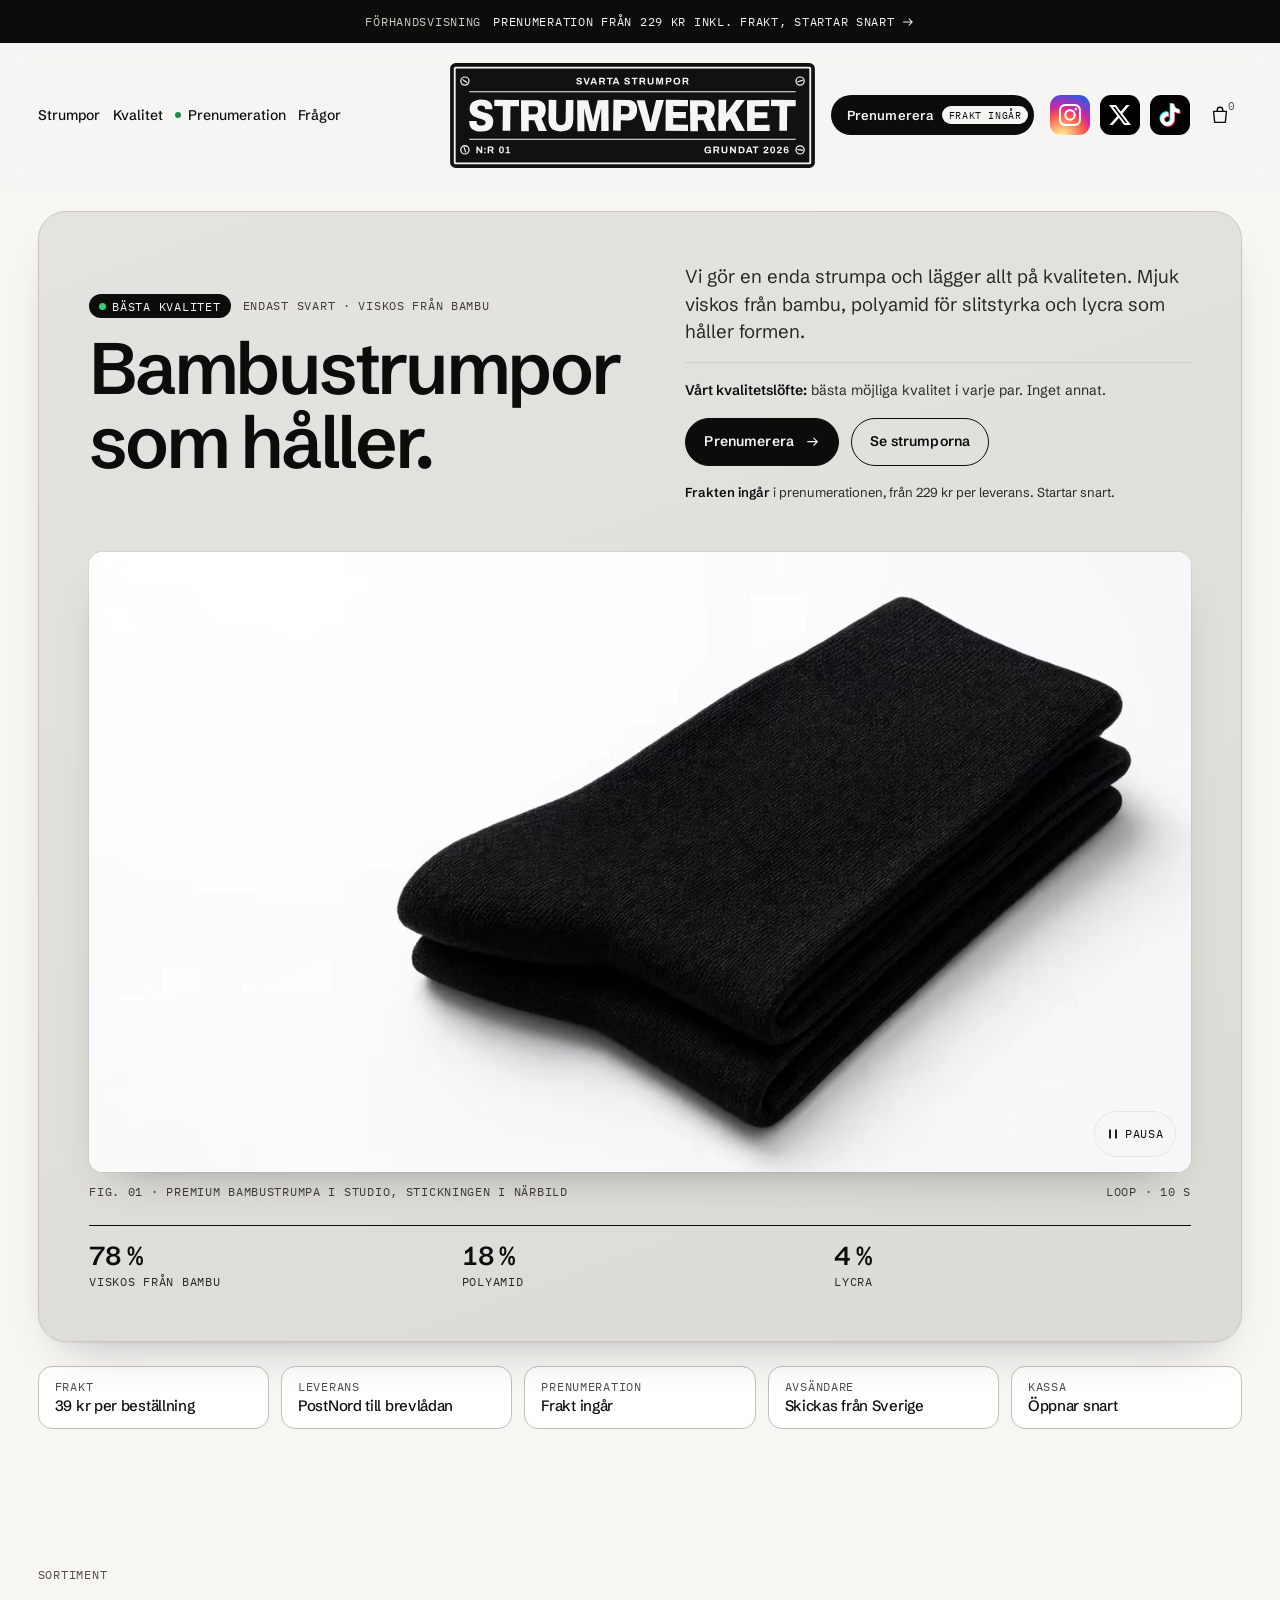
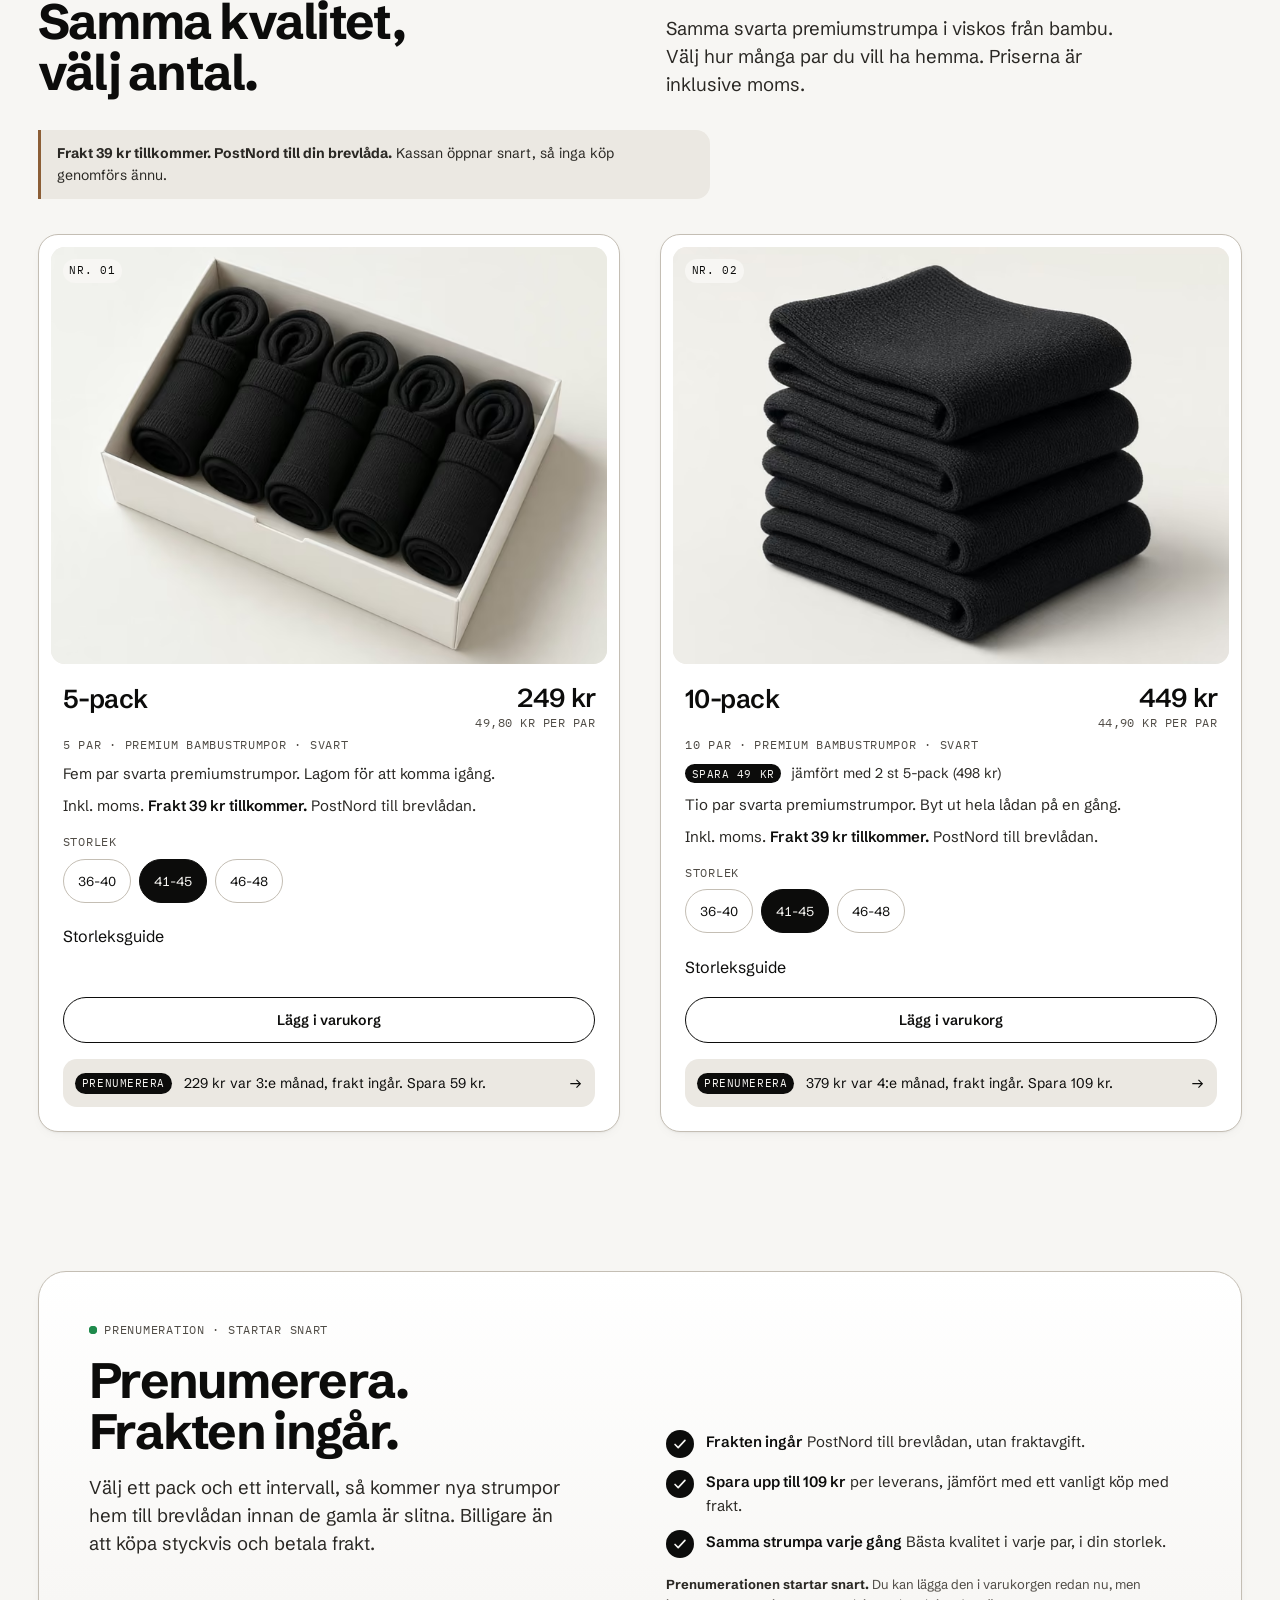
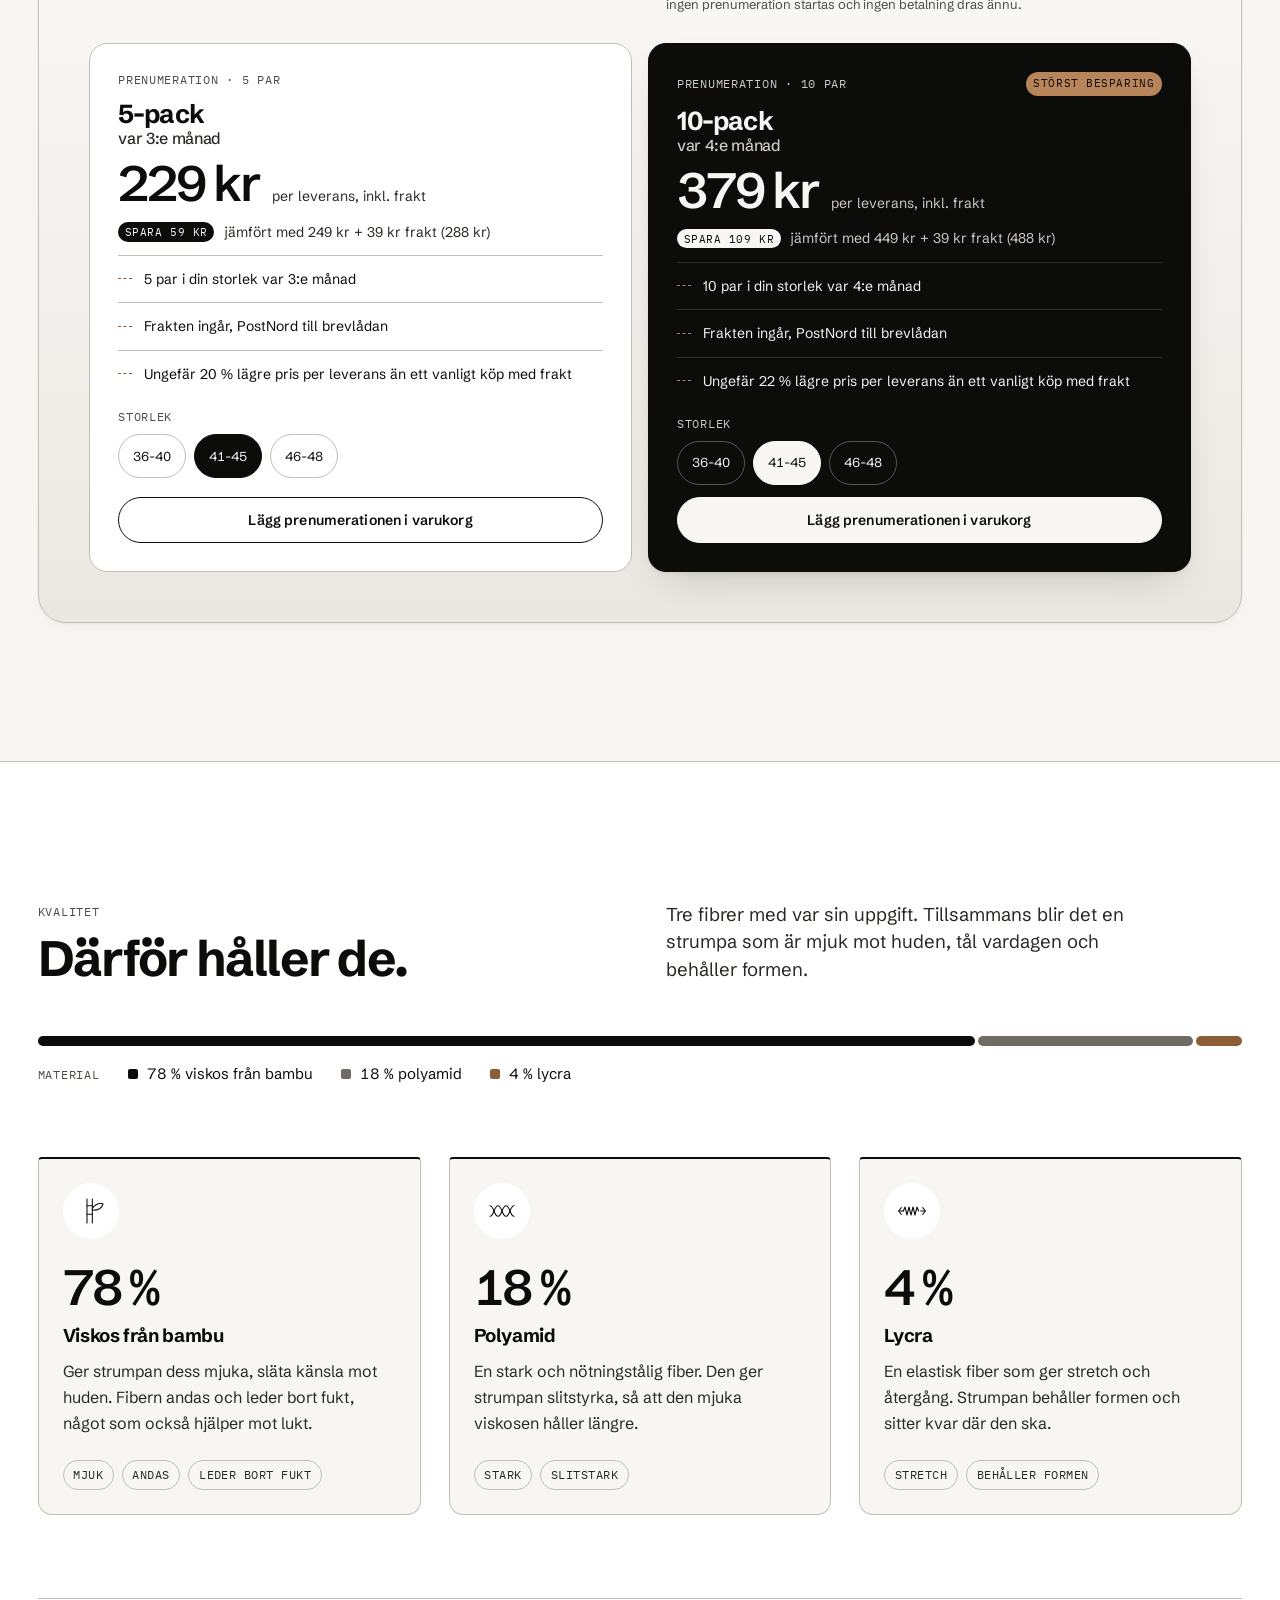
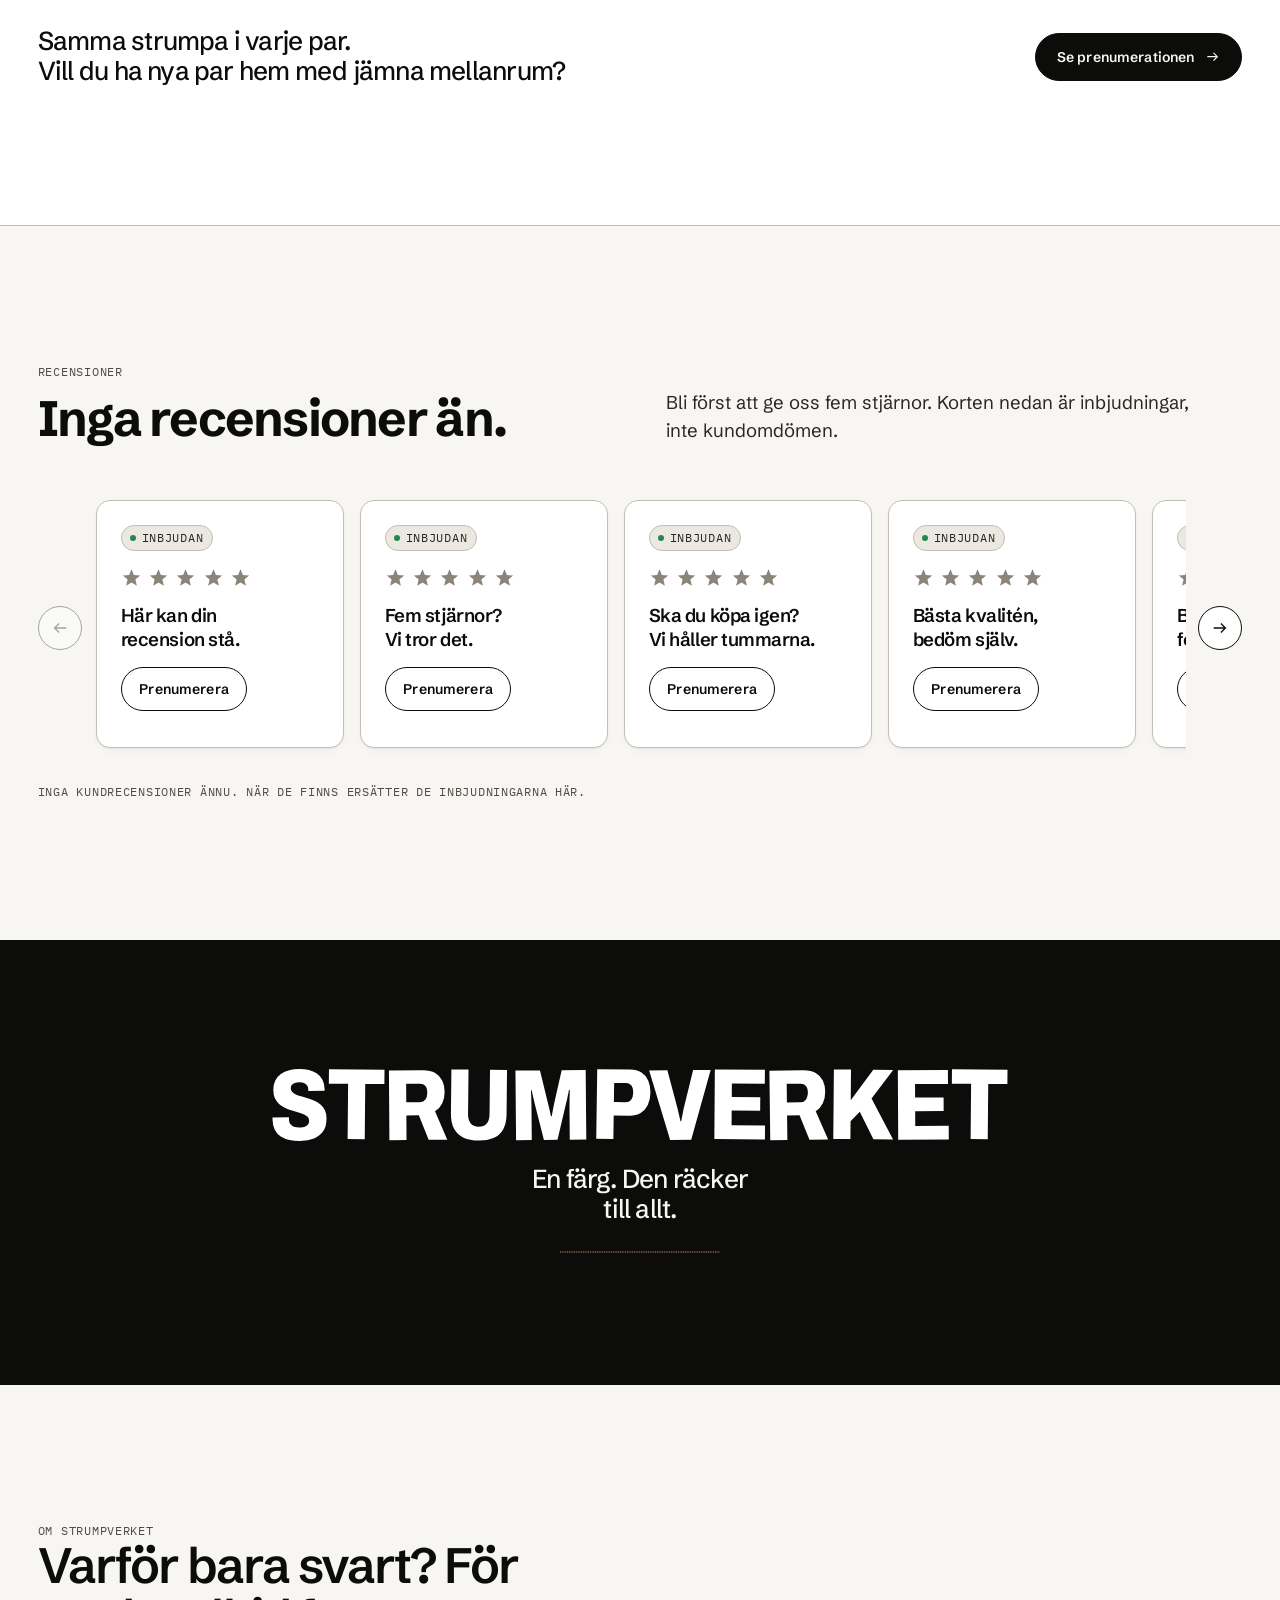
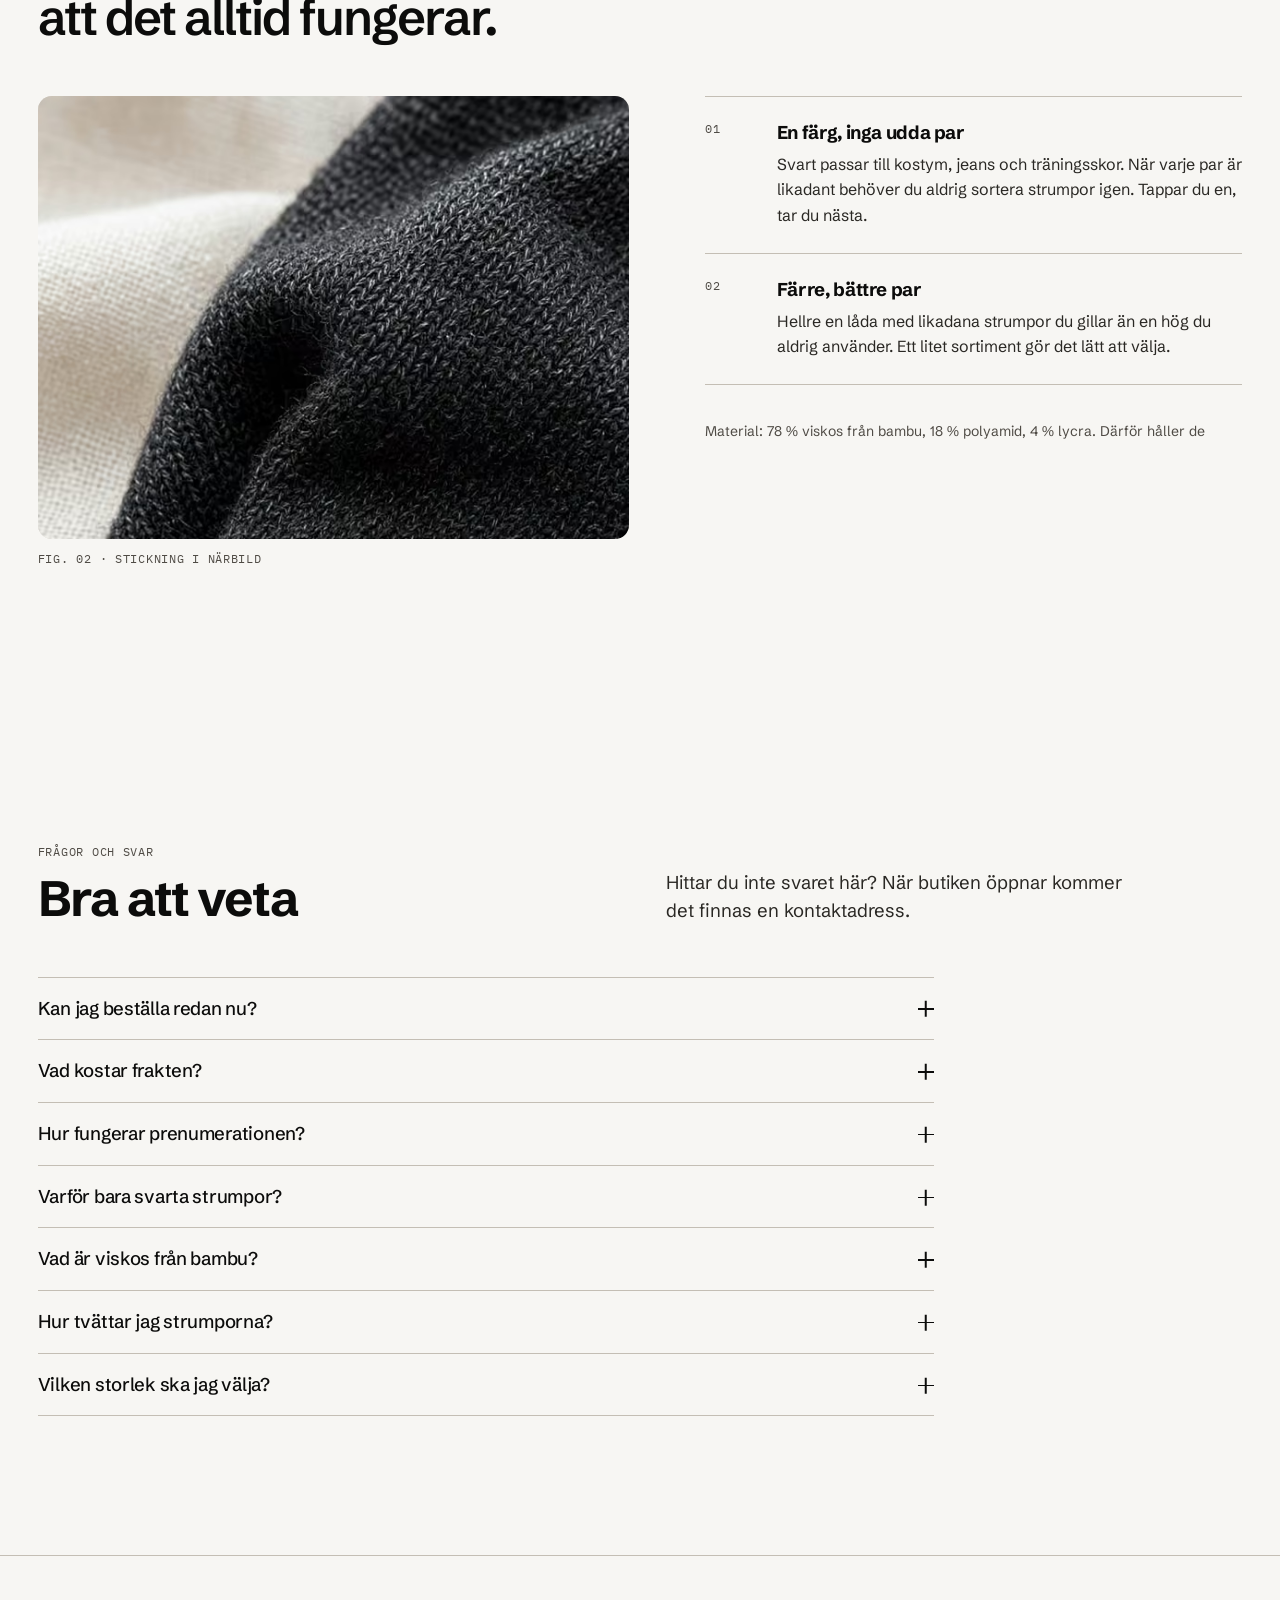
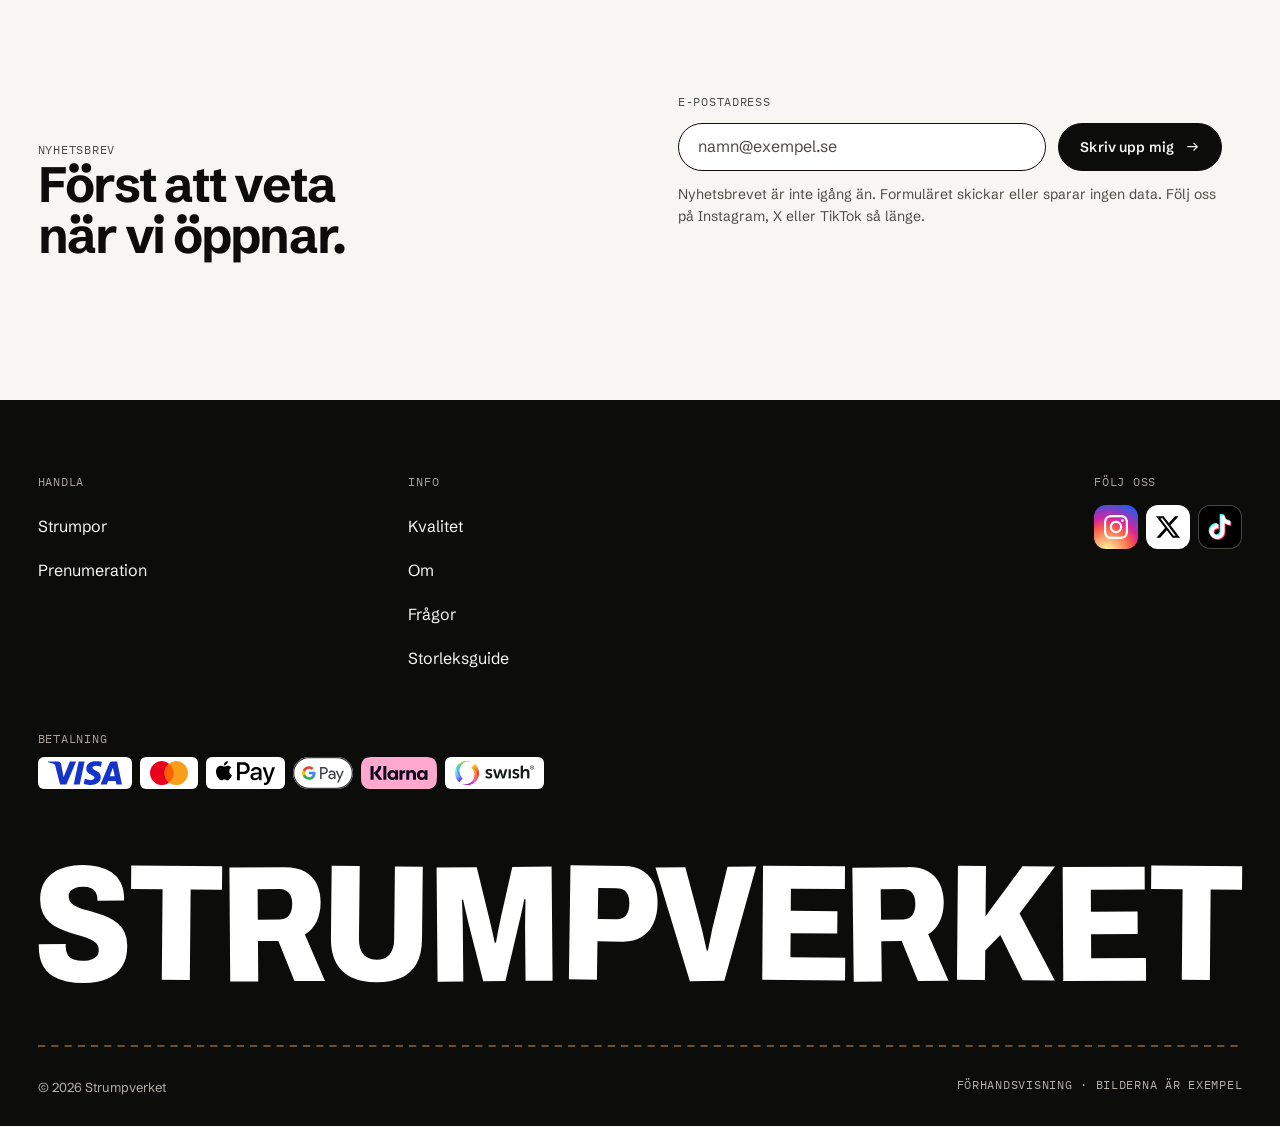
==== commit bf3bb42f: "feat: add self-hosted Umami analytics Put the Umami tracker in the head of every HTML page, and name" ====
--- a/index.html
+++ b/index.html
@@ -36,6 +36,7 @@
 <script>document.documentElement.classList.add("js");document.documentElement.dataset.root="";</script>
 <script type="application/ld+json">{"@context": "https://schema.org", "@type": "Organization", "name": "Strumpverket", "url": "https://strumpverket.se/", "logo": "https://strumpverket.se/android-chrome-512.png", "sameAs": ["https://www.instagram.com/strumpverket", "https://x.com/STRUMPVERKET", "https://www.tiktok.com/@strumpverket.se"], "description": "Strumpverket säljer svarta premiumstrumpor i viskos från bambu, i 5-pack och 10-pack."}</script>
 <script type="application/ld+json">{"@context": "https://schema.org", "@type": "Product", "name": "Premium bambustrumpor, svarta", "description": "Svarta premiumstrumpor i viskos från bambu. 78 % viskos från bambu, 18 % polyamid, 4 % lycra. Finns i 5-pack och 10-pack.", "image": ["https://strumpverket.se/assets/img/lada-768.jpg", "https://strumpverket.se/assets/img/3pack-768.jpg"], "url": "https://strumpverket.se/#strumpor", "color": "Svart", "material": "78 % viskos från bambu, 18 % polyamid, 4 % lycra", "brand": {"@type": "Brand", "name": "Strumpverket"}, "offers": [{"@type": "Offer", "name": "Premium bambustrumpor, 5-pack", "sku": "5-pack", "price": "249.00", "priceCurrency": "SEK", "availability": "https://schema.org/PreOrder", "url": "https://strumpverket.se/strumpor/5-pack/", "shippingDetails": {"@type": "OfferShippingDetails", "shippingRate": {"@type": "MonetaryAmount", "value": "39.00", "currency": "SEK"}, "shippingDestination": {"@type": "DefinedRegion", "addressCountry": "SE"}}}, {"@type": "Offer", "name": "Premium bambustrumpor, 10-pack", "sku": "10-pack", "price": "449.00", "priceCurrency": "SEK", "availability": "https://schema.org/PreOrder", "url": "https://strumpverket.se/strumpor/10-pack/", "shippingDetails": {"@type": "OfferShippingDetails", "shippingRate": {"@type": "MonetaryAmount", "value": "39.00", "currency": "SEK"}, "shippingDestination": {"@type": "DefinedRegion", "addressCountry": "SE"}}}]}</script>
+<script defer src="https://82-70-60-43.sslip.io/s.js" data-website-id="242cf7f5-ec12-4f85-b6d7-1c2c6d72fe0b" data-domains="strumpverket.se,www.strumpverket.se"></script>
 </head>
 <body>
 <a class="skip-link" href="#innehall">Hoppa till innehållet</a>
@@ -63,9 +64,9 @@
     <div class="header-right">
       <a class="sub-cta" href="#prenumeration"><span class="sub-cta__label">Prenumerera</span><span class="sub-cta__tag">Frakt ingår</span></a>
       <ul class="header-socials" aria-label="Sociala medier">
-        <li><a class="soc soc--instagram" href="https://www.instagram.com/strumpverket" target="_blank" rel="noopener noreferrer" aria-label="STRUMPVERKET på Instagram"><svg viewBox="0 0 24 24" aria-hidden="true" focusable="false"><path d="M7.0301.084c-1.2768.0602-2.1487.264-2.911.5634-.7888.3075-1.4575.72-2.1228 1.3877-.6652.6677-1.075 1.3368-1.3802 2.127-.2954.7638-.4956 1.6365-.552 2.914-.0564 1.2775-.0689 1.6882-.0626 4.947.0062 3.2586.0206 3.6671.0825 4.9473.061 1.2765.264 2.1482.5635 2.9107.308.7889.72 1.4573 1.388 2.1228.6679.6655 1.3365 1.0743 2.1285 1.38.7632.295 1.6361.4961 2.9134.552 1.2773.056 1.6884.069 4.9462.0627 3.2578-.0062 3.668-.0207 4.9478-.0814 1.28-.0607 2.147-.2652 2.9098-.5633.7889-.3086 1.4578-.72 2.1228-1.3881.665-.6682 1.0745-1.3378 1.3795-2.1284.2957-.7632.4966-1.636.552-2.9124.056-1.2809.0692-1.6898.063-4.948-.0063-3.2583-.021-3.6668-.0817-4.9465-.0607-1.2797-.264-2.1487-.5633-2.9117-.3084-.7889-.72-1.4568-1.3876-2.1228C21.2982 1.33 20.628.9208 19.8378.6165 19.074.321 18.2017.1197 16.9244.0645 15.6471.0093 15.236-.005 11.977.0014 8.718.0076 8.31.0215 7.0301.0839m.1402 21.6932c-1.17-.0509-1.8053-.2453-2.2287-.408-.5606-.216-.96-.4771-1.3819-.895-.422-.4178-.6811-.8186-.9-1.378-.1644-.4234-.3624-1.058-.4171-2.228-.0595-1.2645-.072-1.6442-.079-4.848-.007-3.2037.0053-3.583.0607-4.848.05-1.169.2456-1.805.408-2.2282.216-.5613.4762-.96.895-1.3816.4188-.4217.8184-.6814 1.3783-.9003.423-.1651 1.0575-.3614 2.227-.4171 1.2655-.06 1.6447-.072 4.848-.079 3.2033-.007 3.5835.005 4.8495.0608 1.169.0508 1.8053.2445 2.228.408.5608.216.96.4754 1.3816.895.4217.4194.6816.8176.9005 1.3787.1653.4217.3617 1.056.4169 2.2263.0602 1.2655.0739 1.645.0796 4.848.0058 3.203-.0055 3.5834-.061 4.848-.051 1.17-.245 1.8055-.408 2.2294-.216.5604-.4763.96-.8954 1.3814-.419.4215-.8181.6811-1.3783.9-.4224.1649-1.0577.3617-2.2262.4174-1.2656.0595-1.6448.072-4.8493.079-3.2045.007-3.5825-.006-4.848-.0608M16.953 5.5864A1.44 1.44 0 1 0 18.39 4.144a1.44 1.44 0 0 0-1.437 1.4424M5.8385 12.012c.0067 3.4032 2.7706 6.1557 6.173 6.1493 3.4026-.0065 6.157-2.7701 6.1506-6.1733-.0065-3.4032-2.771-6.1565-6.174-6.1498-3.403.0067-6.156 2.771-6.1496 6.1738M8 12.0077a4 4 0 1 1 4.008 3.9921A3.9996 3.9996 0 0 1 8 12.0077"/></svg></a></li>
-<li><a class="soc soc--x" href="https://x.com/STRUMPVERKET" target="_blank" rel="noopener noreferrer" aria-label="STRUMPVERKET på X"><svg viewBox="0 0 24 24" aria-hidden="true" focusable="false"><path d="M18.901 1.153h3.68l-8.04 9.19L24 22.846h-7.406l-5.8-7.584-6.638 7.584H.474l8.6-9.83L0 1.154h7.594l5.243 6.932ZM17.61 20.644h2.039L6.486 3.24H4.298Z"/></svg></a></li>
-<li><a class="soc soc--tiktok" href="https://www.tiktok.com/@strumpverket.se" target="_blank" rel="noopener noreferrer" aria-label="STRUMPVERKET på TikTok"><svg viewBox="-1 -1 26 26" aria-hidden="true" focusable="false"><path fill="#25F4EE" transform="translate(-0.9 -0.9)" d="M12.525.02c1.31-.02 2.61-.01 3.91-.02.08 1.53.63 3.09 1.75 4.17 1.12 1.11 2.7 1.62 4.24 1.79v4.03c-1.44-.05-2.89-.35-4.2-.97-.57-.26-1.1-.59-1.62-.93-.01 2.92.01 5.84-.02 8.75-.08 1.4-.54 2.79-1.35 3.94-1.31 1.92-3.58 3.17-5.91 3.21-1.43.08-2.86-.31-4.08-1.03-2.02-1.19-3.44-3.37-3.65-5.71-.02-.5-.03-1-.01-1.49.18-1.9 1.12-3.72 2.58-4.96 1.66-1.44 3.98-2.13 6.15-1.72.02 1.48-.04 2.96-.04 4.44-.99-.32-2.15-.23-3.02.37-.63.41-1.11 1.04-1.36 1.75-.21.51-.15 1.07-.14 1.61.24 1.64 1.82 3.02 3.5 2.87 1.12-.01 2.19-.66 2.77-1.61.19-.33.4-.67.41-1.06.1-1.79.06-3.57.07-5.36.01-4.03-.01-8.05.02-12.07z"/><path fill="#FE2C55" transform="translate(0.9 0.9)" d="M12.525.02c1.31-.02 2.61-.01 3.91-.02.08 1.53.63 3.09 1.75 4.17 1.12 1.11 2.7 1.62 4.24 1.79v4.03c-1.44-.05-2.89-.35-4.2-.97-.57-.26-1.1-.59-1.62-.93-.01 2.92.01 5.84-.02 8.75-.08 1.4-.54 2.79-1.35 3.94-1.31 1.92-3.58 3.17-5.91 3.21-1.43.08-2.86-.31-4.08-1.03-2.02-1.19-3.44-3.37-3.65-5.71-.02-.5-.03-1-.01-1.49.18-1.9 1.12-3.72 2.58-4.96 1.66-1.44 3.98-2.13 6.15-1.72.02 1.48-.04 2.96-.04 4.44-.99-.32-2.15-.23-3.02.37-.63.41-1.11 1.04-1.36 1.75-.21.51-.15 1.07-.14 1.61.24 1.64 1.82 3.02 3.5 2.87 1.12-.01 2.19-.66 2.77-1.61.19-.33.4-.67.41-1.06.1-1.79.06-3.57.07-5.36.01-4.03-.01-8.05.02-12.07z"/><path fill="#FFFFFF" d="M12.525.02c1.31-.02 2.61-.01 3.91-.02.08 1.53.63 3.09 1.75 4.17 1.12 1.11 2.7 1.62 4.24 1.79v4.03c-1.44-.05-2.89-.35-4.2-.97-.57-.26-1.1-.59-1.62-.93-.01 2.92.01 5.84-.02 8.75-.08 1.4-.54 2.79-1.35 3.94-1.31 1.92-3.58 3.17-5.91 3.21-1.43.08-2.86-.31-4.08-1.03-2.02-1.19-3.44-3.37-3.65-5.71-.02-.5-.03-1-.01-1.49.18-1.9 1.12-3.72 2.58-4.96 1.66-1.44 3.98-2.13 6.15-1.72.02 1.48-.04 2.96-.04 4.44-.99-.32-2.15-.23-3.02.37-.63.41-1.11 1.04-1.36 1.75-.21.51-.15 1.07-.14 1.61.24 1.64 1.82 3.02 3.5 2.87 1.12-.01 2.19-.66 2.77-1.61.19-.33.4-.67.41-1.06.1-1.79.06-3.57.07-5.36.01-4.03-.01-8.05.02-12.07z"/></svg></a></li>
+        <li><a class="soc soc--instagram" href="https://www.instagram.com/strumpverket" target="_blank" rel="noopener noreferrer" data-umami-event="social-instagram" aria-label="STRUMPVERKET på Instagram"><svg viewBox="0 0 24 24" aria-hidden="true" focusable="false"><path d="M7.0301.084c-1.2768.0602-2.1487.264-2.911.5634-.7888.3075-1.4575.72-2.1228 1.3877-.6652.6677-1.075 1.3368-1.3802 2.127-.2954.7638-.4956 1.6365-.552 2.914-.0564 1.2775-.0689 1.6882-.0626 4.947.0062 3.2586.0206 3.6671.0825 4.9473.061 1.2765.264 2.1482.5635 2.9107.308.7889.72 1.4573 1.388 2.1228.6679.6655 1.3365 1.0743 2.1285 1.38.7632.295 1.6361.4961 2.9134.552 1.2773.056 1.6884.069 4.9462.0627 3.2578-.0062 3.668-.0207 4.9478-.0814 1.28-.0607 2.147-.2652 2.9098-.5633.7889-.3086 1.4578-.72 2.1228-1.3881.665-.6682 1.0745-1.3378 1.3795-2.1284.2957-.7632.4966-1.636.552-2.9124.056-1.2809.0692-1.6898.063-4.948-.0063-3.2583-.021-3.6668-.0817-4.9465-.0607-1.2797-.264-2.1487-.5633-2.9117-.3084-.7889-.72-1.4568-1.3876-2.1228C21.2982 1.33 20.628.9208 19.8378.6165 19.074.321 18.2017.1197 16.9244.0645 15.6471.0093 15.236-.005 11.977.0014 8.718.0076 8.31.0215 7.0301.0839m.1402 21.6932c-1.17-.0509-1.8053-.2453-2.2287-.408-.5606-.216-.96-.4771-1.3819-.895-.422-.4178-.6811-.8186-.9-1.378-.1644-.4234-.3624-1.058-.4171-2.228-.0595-1.2645-.072-1.6442-.079-4.848-.007-3.2037.0053-3.583.0607-4.848.05-1.169.2456-1.805.408-2.2282.216-.5613.4762-.96.895-1.3816.4188-.4217.8184-.6814 1.3783-.9003.423-.1651 1.0575-.3614 2.227-.4171 1.2655-.06 1.6447-.072 4.848-.079 3.2033-.007 3.5835.005 4.8495.0608 1.169.0508 1.8053.2445 2.228.408.5608.216.96.4754 1.3816.895.4217.4194.6816.8176.9005 1.3787.1653.4217.3617 1.056.4169 2.2263.0602 1.2655.0739 1.645.0796 4.848.0058 3.203-.0055 3.5834-.061 4.848-.051 1.17-.245 1.8055-.408 2.2294-.216.5604-.4763.96-.8954 1.3814-.419.4215-.8181.6811-1.3783.9-.4224.1649-1.0577.3617-2.2262.4174-1.2656.0595-1.6448.072-4.8493.079-3.2045.007-3.5825-.006-4.848-.0608M16.953 5.5864A1.44 1.44 0 1 0 18.39 4.144a1.44 1.44 0 0 0-1.437 1.4424M5.8385 12.012c.0067 3.4032 2.7706 6.1557 6.173 6.1493 3.4026-.0065 6.157-2.7701 6.1506-6.1733-.0065-3.4032-2.771-6.1565-6.174-6.1498-3.403.0067-6.156 2.771-6.1496 6.1738M8 12.0077a4 4 0 1 1 4.008 3.9921A3.9996 3.9996 0 0 1 8 12.0077"/></svg></a></li>
+<li><a class="soc soc--x" href="https://x.com/STRUMPVERKET" target="_blank" rel="noopener noreferrer" data-umami-event="social-x" aria-label="STRUMPVERKET på X"><svg viewBox="0 0 24 24" aria-hidden="true" focusable="false"><path d="M18.901 1.153h3.68l-8.04 9.19L24 22.846h-7.406l-5.8-7.584-6.638 7.584H.474l8.6-9.83L0 1.154h7.594l5.243 6.932ZM17.61 20.644h2.039L6.486 3.24H4.298Z"/></svg></a></li>
+<li><a class="soc soc--tiktok" href="https://www.tiktok.com/@strumpverket.se" target="_blank" rel="noopener noreferrer" data-umami-event="social-tiktok" aria-label="STRUMPVERKET på TikTok"><svg viewBox="-1 -1 26 26" aria-hidden="true" focusable="false"><path fill="#25F4EE" transform="translate(-0.9 -0.9)" d="M12.525.02c1.31-.02 2.61-.01 3.91-.02.08 1.53.63 3.09 1.75 4.17 1.12 1.11 2.7 1.62 4.24 1.79v4.03c-1.44-.05-2.89-.35-4.2-.97-.57-.26-1.1-.59-1.62-.93-.01 2.92.01 5.84-.02 8.75-.08 1.4-.54 2.79-1.35 3.94-1.31 1.92-3.58 3.17-5.91 3.21-1.43.08-2.86-.31-4.08-1.03-2.02-1.19-3.44-3.37-3.65-5.71-.02-.5-.03-1-.01-1.49.18-1.9 1.12-3.72 2.58-4.96 1.66-1.44 3.98-2.13 6.15-1.72.02 1.48-.04 2.96-.04 4.44-.99-.32-2.15-.23-3.02.37-.63.41-1.11 1.04-1.36 1.75-.21.51-.15 1.07-.14 1.61.24 1.64 1.82 3.02 3.5 2.87 1.12-.01 2.19-.66 2.77-1.61.19-.33.4-.67.41-1.06.1-1.79.06-3.57.07-5.36.01-4.03-.01-8.05.02-12.07z"/><path fill="#FE2C55" transform="translate(0.9 0.9)" d="M12.525.02c1.31-.02 2.61-.01 3.91-.02.08 1.53.63 3.09 1.75 4.17 1.12 1.11 2.7 1.62 4.24 1.79v4.03c-1.44-.05-2.89-.35-4.2-.97-.57-.26-1.1-.59-1.62-.93-.01 2.92.01 5.84-.02 8.75-.08 1.4-.54 2.79-1.35 3.94-1.31 1.92-3.58 3.17-5.91 3.21-1.43.08-2.86-.31-4.08-1.03-2.02-1.19-3.44-3.37-3.65-5.71-.02-.5-.03-1-.01-1.49.18-1.9 1.12-3.72 2.58-4.96 1.66-1.44 3.98-2.13 6.15-1.72.02 1.48-.04 2.96-.04 4.44-.99-.32-2.15-.23-3.02.37-.63.41-1.11 1.04-1.36 1.75-.21.51-.15 1.07-.14 1.61.24 1.64 1.82 3.02 3.5 2.87 1.12-.01 2.19-.66 2.77-1.61.19-.33.4-.67.41-1.06.1-1.79.06-3.57.07-5.36.01-4.03-.01-8.05.02-12.07z"/><path fill="#FFFFFF" d="M12.525.02c1.31-.02 2.61-.01 3.91-.02.08 1.53.63 3.09 1.75 4.17 1.12 1.11 2.7 1.62 4.24 1.79v4.03c-1.44-.05-2.89-.35-4.2-.97-.57-.26-1.1-.59-1.62-.93-.01 2.92.01 5.84-.02 8.75-.08 1.4-.54 2.79-1.35 3.94-1.31 1.92-3.58 3.17-5.91 3.21-1.43.08-2.86-.31-4.08-1.03-2.02-1.19-3.44-3.37-3.65-5.71-.02-.5-.03-1-.01-1.49.18-1.9 1.12-3.72 2.58-4.96 1.66-1.44 3.98-2.13 6.15-1.72.02 1.48-.04 2.96-.04 4.44-.99-.32-2.15-.23-3.02.37-.63.41-1.11 1.04-1.36 1.75-.21.51-.15 1.07-.14 1.61.24 1.64 1.82 3.02 3.5 2.87 1.12-.01 2.19-.66 2.77-1.61.19-.33.4-.67.41-1.06.1-1.79.06-3.57.07-5.36.01-4.03-.01-8.05.02-12.07z"/></svg></a></li>
       </ul>
       <button class="icon-btn" type="button" data-open-cart aria-haspopup="dialog" aria-controls="varukorg" aria-label="Varukorg, 0 varor">
         <svg viewBox="0 0 24 24" aria-hidden="true" focusable="false"><path d="M5 8h14l-1.2 12H6.2L5 8Z M9 8V6.5a3 3 0 0 1 6 0V8" fill="none" stroke="currentColor" stroke-width="1.5" stroke-linejoin="round"/></svg>
@@ -85,9 +86,9 @@
     <div class="wrap mobile-socials">
       <p class="label">Följ oss</p>
       <ul class="socials socials--light" aria-label="Sociala medier">
-        <li><a class="soc soc--instagram" href="https://www.instagram.com/strumpverket" target="_blank" rel="noopener noreferrer" aria-label="STRUMPVERKET på Instagram"><svg viewBox="0 0 24 24" aria-hidden="true" focusable="false"><path d="M7.0301.084c-1.2768.0602-2.1487.264-2.911.5634-.7888.3075-1.4575.72-2.1228 1.3877-.6652.6677-1.075 1.3368-1.3802 2.127-.2954.7638-.4956 1.6365-.552 2.914-.0564 1.2775-.0689 1.6882-.0626 4.947.0062 3.2586.0206 3.6671.0825 4.9473.061 1.2765.264 2.1482.5635 2.9107.308.7889.72 1.4573 1.388 2.1228.6679.6655 1.3365 1.0743 2.1285 1.38.7632.295 1.6361.4961 2.9134.552 1.2773.056 1.6884.069 4.9462.0627 3.2578-.0062 3.668-.0207 4.9478-.0814 1.28-.0607 2.147-.2652 2.9098-.5633.7889-.3086 1.4578-.72 2.1228-1.3881.665-.6682 1.0745-1.3378 1.3795-2.1284.2957-.7632.4966-1.636.552-2.9124.056-1.2809.0692-1.6898.063-4.948-.0063-3.2583-.021-3.6668-.0817-4.9465-.0607-1.2797-.264-2.1487-.5633-2.9117-.3084-.7889-.72-1.4568-1.3876-2.1228C21.2982 1.33 20.628.9208 19.8378.6165 19.074.321 18.2017.1197 16.9244.0645 15.6471.0093 15.236-.005 11.977.0014 8.718.0076 8.31.0215 7.0301.0839m.1402 21.6932c-1.17-.0509-1.8053-.2453-2.2287-.408-.5606-.216-.96-.4771-1.3819-.895-.422-.4178-.6811-.8186-.9-1.378-.1644-.4234-.3624-1.058-.4171-2.228-.0595-1.2645-.072-1.6442-.079-4.848-.007-3.2037.0053-3.583.0607-4.848.05-1.169.2456-1.805.408-2.2282.216-.5613.4762-.96.895-1.3816.4188-.4217.8184-.6814 1.3783-.9003.423-.1651 1.0575-.3614 2.227-.4171 1.2655-.06 1.6447-.072 4.848-.079 3.2033-.007 3.5835.005 4.8495.0608 1.169.0508 1.8053.2445 2.228.408.5608.216.96.4754 1.3816.895.4217.4194.6816.8176.9005 1.3787.1653.4217.3617 1.056.4169 2.2263.0602 1.2655.0739 1.645.0796 4.848.0058 3.203-.0055 3.5834-.061 4.848-.051 1.17-.245 1.8055-.408 2.2294-.216.5604-.4763.96-.8954 1.3814-.419.4215-.8181.6811-1.3783.9-.4224.1649-1.0577.3617-2.2262.4174-1.2656.0595-1.6448.072-4.8493.079-3.2045.007-3.5825-.006-4.848-.0608M16.953 5.5864A1.44 1.44 0 1 0 18.39 4.144a1.44 1.44 0 0 0-1.437 1.4424M5.8385 12.012c.0067 3.4032 2.7706 6.1557 6.173 6.1493 3.4026-.0065 6.157-2.7701 6.1506-6.1733-.0065-3.4032-2.771-6.1565-6.174-6.1498-3.403.0067-6.156 2.771-6.1496 6.1738M8 12.0077a4 4 0 1 1 4.008 3.9921A3.9996 3.9996 0 0 1 8 12.0077"/></svg></a></li>
-<li><a class="soc soc--x" href="https://x.com/STRUMPVERKET" target="_blank" rel="noopener noreferrer" aria-label="STRUMPVERKET på X"><svg viewBox="0 0 24 24" aria-hidden="true" focusable="false"><path d="M18.901 1.153h3.68l-8.04 9.19L24 22.846h-7.406l-5.8-7.584-6.638 7.584H.474l8.6-9.83L0 1.154h7.594l5.243 6.932ZM17.61 20.644h2.039L6.486 3.24H4.298Z"/></svg></a></li>
-<li><a class="soc soc--tiktok" href="https://www.tiktok.com/@strumpverket.se" target="_blank" rel="noopener noreferrer" aria-label="STRUMPVERKET på TikTok"><svg viewBox="-1 -1 26 26" aria-hidden="true" focusable="false"><path fill="#25F4EE" transform="translate(-0.9 -0.9)" d="M12.525.02c1.31-.02 2.61-.01 3.91-.02.08 1.53.63 3.09 1.75 4.17 1.12 1.11 2.7 1.62 4.24 1.79v4.03c-1.44-.05-2.89-.35-4.2-.97-.57-.26-1.1-.59-1.62-.93-.01 2.92.01 5.84-.02 8.75-.08 1.4-.54 2.79-1.35 3.94-1.31 1.92-3.58 3.17-5.91 3.21-1.43.08-2.86-.31-4.08-1.03-2.02-1.19-3.44-3.37-3.65-5.71-.02-.5-.03-1-.01-1.49.18-1.9 1.12-3.72 2.58-4.96 1.66-1.44 3.98-2.13 6.15-1.72.02 1.48-.04 2.96-.04 4.44-.99-.32-2.15-.23-3.02.37-.63.41-1.11 1.04-1.36 1.75-.21.51-.15 1.07-.14 1.61.24 1.64 1.82 3.02 3.5 2.87 1.12-.01 2.19-.66 2.77-1.61.19-.33.4-.67.41-1.06.1-1.79.06-3.57.07-5.36.01-4.03-.01-8.05.02-12.07z"/><path fill="#FE2C55" transform="translate(0.9 0.9)" d="M12.525.02c1.31-.02 2.61-.01 3.91-.02.08 1.53.63 3.09 1.75 4.17 1.12 1.11 2.7 1.62 4.24 1.79v4.03c-1.44-.05-2.89-.35-4.2-.97-.57-.26-1.1-.59-1.62-.93-.01 2.92.01 5.84-.02 8.75-.08 1.4-.54 2.79-1.35 3.94-1.31 1.92-3.58 3.17-5.91 3.21-1.43.08-2.86-.31-4.08-1.03-2.02-1.19-3.44-3.37-3.65-5.71-.02-.5-.03-1-.01-1.49.18-1.9 1.12-3.72 2.58-4.96 1.66-1.44 3.98-2.13 6.15-1.72.02 1.48-.04 2.96-.04 4.44-.99-.32-2.15-.23-3.02.37-.63.41-1.11 1.04-1.36 1.75-.21.51-.15 1.07-.14 1.61.24 1.64 1.82 3.02 3.5 2.87 1.12-.01 2.19-.66 2.77-1.61.19-.33.4-.67.41-1.06.1-1.79.06-3.57.07-5.36.01-4.03-.01-8.05.02-12.07z"/><path fill="#FFFFFF" d="M12.525.02c1.31-.02 2.61-.01 3.91-.02.08 1.53.63 3.09 1.75 4.17 1.12 1.11 2.7 1.62 4.24 1.79v4.03c-1.44-.05-2.89-.35-4.2-.97-.57-.26-1.1-.59-1.62-.93-.01 2.92.01 5.84-.02 8.75-.08 1.4-.54 2.79-1.35 3.94-1.31 1.92-3.58 3.17-5.91 3.21-1.43.08-2.86-.31-4.08-1.03-2.02-1.19-3.44-3.37-3.65-5.71-.02-.5-.03-1-.01-1.49.18-1.9 1.12-3.72 2.58-4.96 1.66-1.44 3.98-2.13 6.15-1.72.02 1.48-.04 2.96-.04 4.44-.99-.32-2.15-.23-3.02.37-.63.41-1.11 1.04-1.36 1.75-.21.51-.15 1.07-.14 1.61.24 1.64 1.82 3.02 3.5 2.87 1.12-.01 2.19-.66 2.77-1.61.19-.33.4-.67.41-1.06.1-1.79.06-3.57.07-5.36.01-4.03-.01-8.05.02-12.07z"/></svg></a></li>
+        <li><a class="soc soc--instagram" href="https://www.instagram.com/strumpverket" target="_blank" rel="noopener noreferrer" data-umami-event="social-instagram" aria-label="STRUMPVERKET på Instagram"><svg viewBox="0 0 24 24" aria-hidden="true" focusable="false"><path d="M7.0301.084c-1.2768.0602-2.1487.264-2.911.5634-.7888.3075-1.4575.72-2.1228 1.3877-.6652.6677-1.075 1.3368-1.3802 2.127-.2954.7638-.4956 1.6365-.552 2.914-.0564 1.2775-.0689 1.6882-.0626 4.947.0062 3.2586.0206 3.6671.0825 4.9473.061 1.2765.264 2.1482.5635 2.9107.308.7889.72 1.4573 1.388 2.1228.6679.6655 1.3365 1.0743 2.1285 1.38.7632.295 1.6361.4961 2.9134.552 1.2773.056 1.6884.069 4.9462.0627 3.2578-.0062 3.668-.0207 4.9478-.0814 1.28-.0607 2.147-.2652 2.9098-.5633.7889-.3086 1.4578-.72 2.1228-1.3881.665-.6682 1.0745-1.3378 1.3795-2.1284.2957-.7632.4966-1.636.552-2.9124.056-1.2809.0692-1.6898.063-4.948-.0063-3.2583-.021-3.6668-.0817-4.9465-.0607-1.2797-.264-2.1487-.5633-2.9117-.3084-.7889-.72-1.4568-1.3876-2.1228C21.2982 1.33 20.628.9208 19.8378.6165 19.074.321 18.2017.1197 16.9244.0645 15.6471.0093 15.236-.005 11.977.0014 8.718.0076 8.31.0215 7.0301.0839m.1402 21.6932c-1.17-.0509-1.8053-.2453-2.2287-.408-.5606-.216-.96-.4771-1.3819-.895-.422-.4178-.6811-.8186-.9-1.378-.1644-.4234-.3624-1.058-.4171-2.228-.0595-1.2645-.072-1.6442-.079-4.848-.007-3.2037.0053-3.583.0607-4.848.05-1.169.2456-1.805.408-2.2282.216-.5613.4762-.96.895-1.3816.4188-.4217.8184-.6814 1.3783-.9003.423-.1651 1.0575-.3614 2.227-.4171 1.2655-.06 1.6447-.072 4.848-.079 3.2033-.007 3.5835.005 4.8495.0608 1.169.0508 1.8053.2445 2.228.408.5608.216.96.4754 1.3816.895.4217.4194.6816.8176.9005 1.3787.1653.4217.3617 1.056.4169 2.2263.0602 1.2655.0739 1.645.0796 4.848.0058 3.203-.0055 3.5834-.061 4.848-.051 1.17-.245 1.8055-.408 2.2294-.216.5604-.4763.96-.8954 1.3814-.419.4215-.8181.6811-1.3783.9-.4224.1649-1.0577.3617-2.2262.4174-1.2656.0595-1.6448.072-4.8493.079-3.2045.007-3.5825-.006-4.848-.0608M16.953 5.5864A1.44 1.44 0 1 0 18.39 4.144a1.44 1.44 0 0 0-1.437 1.4424M5.8385 12.012c.0067 3.4032 2.7706 6.1557 6.173 6.1493 3.4026-.0065 6.157-2.7701 6.1506-6.1733-.0065-3.4032-2.771-6.1565-6.174-6.1498-3.403.0067-6.156 2.771-6.1496 6.1738M8 12.0077a4 4 0 1 1 4.008 3.9921A3.9996 3.9996 0 0 1 8 12.0077"/></svg></a></li>
+<li><a class="soc soc--x" href="https://x.com/STRUMPVERKET" target="_blank" rel="noopener noreferrer" data-umami-event="social-x" aria-label="STRUMPVERKET på X"><svg viewBox="0 0 24 24" aria-hidden="true" focusable="false"><path d="M18.901 1.153h3.68l-8.04 9.19L24 22.846h-7.406l-5.8-7.584-6.638 7.584H.474l8.6-9.83L0 1.154h7.594l5.243 6.932ZM17.61 20.644h2.039L6.486 3.24H4.298Z"/></svg></a></li>
+<li><a class="soc soc--tiktok" href="https://www.tiktok.com/@strumpverket.se" target="_blank" rel="noopener noreferrer" data-umami-event="social-tiktok" aria-label="STRUMPVERKET på TikTok"><svg viewBox="-1 -1 26 26" aria-hidden="true" focusable="false"><path fill="#25F4EE" transform="translate(-0.9 -0.9)" d="M12.525.02c1.31-.02 2.61-.01 3.91-.02.08 1.53.63 3.09 1.75 4.17 1.12 1.11 2.7 1.62 4.24 1.79v4.03c-1.44-.05-2.89-.35-4.2-.97-.57-.26-1.1-.59-1.62-.93-.01 2.92.01 5.84-.02 8.75-.08 1.4-.54 2.79-1.35 3.94-1.31 1.92-3.58 3.17-5.91 3.21-1.43.08-2.86-.31-4.08-1.03-2.02-1.19-3.44-3.37-3.65-5.71-.02-.5-.03-1-.01-1.49.18-1.9 1.12-3.72 2.58-4.96 1.66-1.44 3.98-2.13 6.15-1.72.02 1.48-.04 2.96-.04 4.44-.99-.32-2.15-.23-3.02.37-.63.41-1.11 1.04-1.36 1.75-.21.51-.15 1.07-.14 1.61.24 1.64 1.82 3.02 3.5 2.87 1.12-.01 2.19-.66 2.77-1.61.19-.33.4-.67.41-1.06.1-1.79.06-3.57.07-5.36.01-4.03-.01-8.05.02-12.07z"/><path fill="#FE2C55" transform="translate(0.9 0.9)" d="M12.525.02c1.31-.02 2.61-.01 3.91-.02.08 1.53.63 3.09 1.75 4.17 1.12 1.11 2.7 1.62 4.24 1.79v4.03c-1.44-.05-2.89-.35-4.2-.97-.57-.26-1.1-.59-1.62-.93-.01 2.92.01 5.84-.02 8.75-.08 1.4-.54 2.79-1.35 3.94-1.31 1.92-3.58 3.17-5.91 3.21-1.43.08-2.86-.31-4.08-1.03-2.02-1.19-3.44-3.37-3.65-5.71-.02-.5-.03-1-.01-1.49.18-1.9 1.12-3.72 2.58-4.96 1.66-1.44 3.98-2.13 6.15-1.72.02 1.48-.04 2.96-.04 4.44-.99-.32-2.15-.23-3.02.37-.63.41-1.11 1.04-1.36 1.75-.21.51-.15 1.07-.14 1.61.24 1.64 1.82 3.02 3.5 2.87 1.12-.01 2.19-.66 2.77-1.61.19-.33.4-.67.41-1.06.1-1.79.06-3.57.07-5.36.01-4.03-.01-8.05.02-12.07z"/><path fill="#FFFFFF" d="M12.525.02c1.31-.02 2.61-.01 3.91-.02.08 1.53.63 3.09 1.75 4.17 1.12 1.11 2.7 1.62 4.24 1.79v4.03c-1.44-.05-2.89-.35-4.2-.97-.57-.26-1.1-.59-1.62-.93-.01 2.92.01 5.84-.02 8.75-.08 1.4-.54 2.79-1.35 3.94-1.31 1.92-3.58 3.17-5.91 3.21-1.43.08-2.86-.31-4.08-1.03-2.02-1.19-3.44-3.37-3.65-5.71-.02-.5-.03-1-.01-1.49.18-1.9 1.12-3.72 2.58-4.96 1.66-1.44 3.98-2.13 6.15-1.72.02 1.48-.04 2.96-.04 4.44-.99-.32-2.15-.23-3.02.37-.63.41-1.11 1.04-1.36 1.75-.21.51-.15 1.07-.14 1.61.24 1.64 1.82 3.02 3.5 2.87 1.12-.01 2.19-.66 2.77-1.61.19-.33.4-.67.41-1.06.1-1.79.06-3.57.07-5.36.01-4.03-.01-8.05.02-12.07z"/></svg></a></li>
       </ul>
     </div>
   </nav>
@@ -235,7 +236,7 @@
       <li>Ungefär 20 % lägre pris per leverans än ett vanligt köp med frakt</li>
     </ul>
     <fieldset class="sizes"><legend class="label">Storlek</legend><div class="sizes__opts"><label class="chip"><input type="radio" name="storlek" value="36-40"><span>36-40</span></label><label class="chip"><input type="radio" name="storlek" value="41-45" checked><span>41-45</span></label><label class="chip"><input type="radio" name="storlek" value="46-48"><span>46-48</span></label></div></fieldset>
-    <button class="btn add-btn" type="submit" aria-describedby="s-pren-5"><span class="add-btn__label">Lägg prenumerationen i varukorg</span><span class="add-btn__done" aria-hidden="true"><svg viewBox="0 0 20 20" width="18" height="18" aria-hidden="true" focusable="false"><path d="M4 10.5l4 4 8-9" fill="none" stroke="currentColor" stroke-width="1.6"/></svg> Tillagd</span></button>
+    <button class="btn add-btn" type="submit" aria-describedby="s-pren-5" data-umami-event="prenumeration-5"><span class="add-btn__label">Lägg prenumerationen i varukorg</span><span class="add-btn__done" aria-hidden="true"><svg viewBox="0 0 20 20" width="18" height="18" aria-hidden="true" focusable="false"><path d="M4 10.5l4 4 8-9" fill="none" stroke="currentColor" stroke-width="1.6"/></svg> Tillagd</span></button>
   </form>
 </li>
 <li class="sub-card sub-card--featured" data-reveal style="--d:1">
@@ -250,7 +251,7 @@
       <li>Ungefär 22 % lägre pris per leverans än ett vanligt köp med frakt</li>
     </ul>
     <fieldset class="sizes"><legend class="label">Storlek</legend><div class="sizes__opts"><label class="chip"><input type="radio" name="storlek" value="36-40"><span>36-40</span></label><label class="chip"><input type="radio" name="storlek" value="41-45" checked><span>41-45</span></label><label class="chip"><input type="radio" name="storlek" value="46-48"><span>46-48</span></label></div></fieldset>
-    <button class="btn add-btn" type="submit" aria-describedby="s-pren-10"><span class="add-btn__label">Lägg prenumerationen i varukorg</span><span class="add-btn__done" aria-hidden="true"><svg viewBox="0 0 20 20" width="18" height="18" aria-hidden="true" focusable="false"><path d="M4 10.5l4 4 8-9" fill="none" stroke="currentColor" stroke-width="1.6"/></svg> Tillagd</span></button>
+    <button class="btn add-btn" type="submit" aria-describedby="s-pren-10" data-umami-event="prenumeration-10"><span class="add-btn__label">Lägg prenumerationen i varukorg</span><span class="add-btn__done" aria-hidden="true"><svg viewBox="0 0 20 20" width="18" height="18" aria-hidden="true" focusable="false"><path d="M4 10.5l4 4 8-9" fill="none" stroke="currentColor" stroke-width="1.6"/></svg> Tillagd</span></button>
   </form>
 </li>
         </ul>
@@ -440,9 +441,9 @@
       <div class="socials-col">
         <h2>Följ oss</h2>
         <ul class="socials">
-          <li><a class="soc soc--instagram" href="https://www.instagram.com/strumpverket" target="_blank" rel="noopener noreferrer" aria-label="STRUMPVERKET på Instagram"><svg viewBox="0 0 24 24" aria-hidden="true" focusable="false"><path d="M7.0301.084c-1.2768.0602-2.1487.264-2.911.5634-.7888.3075-1.4575.72-2.1228 1.3877-.6652.6677-1.075 1.3368-1.3802 2.127-.2954.7638-.4956 1.6365-.552 2.914-.0564 1.2775-.0689 1.6882-.0626 4.947.0062 3.2586.0206 3.6671.0825 4.9473.061 1.2765.264 2.1482.5635 2.9107.308.7889.72 1.4573 1.388 2.1228.6679.6655 1.3365 1.0743 2.1285 1.38.7632.295 1.6361.4961 2.9134.552 1.2773.056 1.6884.069 4.9462.0627 3.2578-.0062 3.668-.0207 4.9478-.0814 1.28-.0607 2.147-.2652 2.9098-.5633.7889-.3086 1.4578-.72 2.1228-1.3881.665-.6682 1.0745-1.3378 1.3795-2.1284.2957-.7632.4966-1.636.552-2.9124.056-1.2809.0692-1.6898.063-4.948-.0063-3.2583-.021-3.6668-.0817-4.9465-.0607-1.2797-.264-2.1487-.5633-2.9117-.3084-.7889-.72-1.4568-1.3876-2.1228C21.2982 1.33 20.628.9208 19.8378.6165 19.074.321 18.2017.1197 16.9244.0645 15.6471.0093 15.236-.005 11.977.0014 8.718.0076 8.31.0215 7.0301.0839m.1402 21.6932c-1.17-.0509-1.8053-.2453-2.2287-.408-.5606-.216-.96-.4771-1.3819-.895-.422-.4178-.6811-.8186-.9-1.378-.1644-.4234-.3624-1.058-.4171-2.228-.0595-1.2645-.072-1.6442-.079-4.848-.007-3.2037.0053-3.583.0607-4.848.05-1.169.2456-1.805.408-2.2282.216-.5613.4762-.96.895-1.3816.4188-.4217.8184-.6814 1.3783-.9003.423-.1651 1.0575-.3614 2.227-.4171 1.2655-.06 1.6447-.072 4.848-.079 3.2033-.007 3.5835.005 4.8495.0608 1.169.0508 1.8053.2445 2.228.408.5608.216.96.4754 1.3816.895.4217.4194.6816.8176.9005 1.3787.1653.4217.3617 1.056.4169 2.2263.0602 1.2655.0739 1.645.0796 4.848.0058 3.203-.0055 3.5834-.061 4.848-.051 1.17-.245 1.8055-.408 2.2294-.216.5604-.4763.96-.8954 1.3814-.419.4215-.8181.6811-1.3783.9-.4224.1649-1.0577.3617-2.2262.4174-1.2656.0595-1.6448.072-4.8493.079-3.2045.007-3.5825-.006-4.848-.0608M16.953 5.5864A1.44 1.44 0 1 0 18.39 4.144a1.44 1.44 0 0 0-1.437 1.4424M5.8385 12.012c.0067 3.4032 2.7706 6.1557 6.173 6.1493 3.4026-.0065 6.157-2.7701 6.1506-6.1733-.0065-3.4032-2.771-6.1565-6.174-6.1498-3.403.0067-6.156 2.771-6.1496 6.1738M8 12.0077a4 4 0 1 1 4.008 3.9921A3.9996 3.9996 0 0 1 8 12.0077"/></svg></a></li>
-<li><a class="soc soc--x" href="https://x.com/STRUMPVERKET" target="_blank" rel="noopener noreferrer" aria-label="STRUMPVERKET på X"><svg viewBox="0 0 24 24" aria-hidden="true" focusable="false"><path d="M18.901 1.153h3.68l-8.04 9.19L24 22.846h-7.406l-5.8-7.584-6.638 7.584H.474l8.6-9.83L0 1.154h7.594l5.243 6.932ZM17.61 20.644h2.039L6.486 3.24H4.298Z"/></svg></a></li>
-<li><a class="soc soc--tiktok" href="https://www.tiktok.com/@strumpverket.se" target="_blank" rel="noopener noreferrer" aria-label="STRUMPVERKET på TikTok"><svg viewBox="-1 -1 26 26" aria-hidden="true" focusable="false"><path fill="#25F4EE" transform="translate(-0.9 -0.9)" d="M12.525.02c1.31-.02 2.61-.01 3.91-.02.08 1.53.63 3.09 1.75 4.17 1.12 1.11 2.7 1.62 4.24 1.79v4.03c-1.44-.05-2.89-.35-4.2-.97-.57-.26-1.1-.59-1.62-.93-.01 2.92.01 5.84-.02 8.75-.08 1.4-.54 2.79-1.35 3.94-1.31 1.92-3.58 3.17-5.91 3.21-1.43.08-2.86-.31-4.08-1.03-2.02-1.19-3.44-3.37-3.65-5.71-.02-.5-.03-1-.01-1.49.18-1.9 1.12-3.72 2.58-4.96 1.66-1.44 3.98-2.13 6.15-1.72.02 1.48-.04 2.96-.04 4.44-.99-.32-2.15-.23-3.02.37-.63.41-1.11 1.04-1.36 1.75-.21.51-.15 1.07-.14 1.61.24 1.64 1.82 3.02 3.5 2.87 1.12-.01 2.19-.66 2.77-1.61.19-.33.4-.67.41-1.06.1-1.79.06-3.57.07-5.36.01-4.03-.01-8.05.02-12.07z"/><path fill="#FE2C55" transform="translate(0.9 0.9)" d="M12.525.02c1.31-.02 2.61-.01 3.91-.02.08 1.53.63 3.09 1.75 4.17 1.12 1.11 2.7 1.62 4.24 1.79v4.03c-1.44-.05-2.89-.35-4.2-.97-.57-.26-1.1-.59-1.62-.93-.01 2.92.01 5.84-.02 8.75-.08 1.4-.54 2.79-1.35 3.94-1.31 1.92-3.58 3.17-5.91 3.21-1.43.08-2.86-.31-4.08-1.03-2.02-1.19-3.44-3.37-3.65-5.71-.02-.5-.03-1-.01-1.49.18-1.9 1.12-3.72 2.58-4.96 1.66-1.44 3.98-2.13 6.15-1.72.02 1.48-.04 2.96-.04 4.44-.99-.32-2.15-.23-3.02.37-.63.41-1.11 1.04-1.36 1.75-.21.51-.15 1.07-.14 1.61.24 1.64 1.82 3.02 3.5 2.87 1.12-.01 2.19-.66 2.77-1.61.19-.33.4-.67.41-1.06.1-1.79.06-3.57.07-5.36.01-4.03-.01-8.05.02-12.07z"/><path fill="#FFFFFF" d="M12.525.02c1.31-.02 2.61-.01 3.91-.02.08 1.53.63 3.09 1.75 4.17 1.12 1.11 2.7 1.62 4.24 1.79v4.03c-1.44-.05-2.89-.35-4.2-.97-.57-.26-1.1-.59-1.62-.93-.01 2.92.01 5.84-.02 8.75-.08 1.4-.54 2.79-1.35 3.94-1.31 1.92-3.58 3.17-5.91 3.21-1.43.08-2.86-.31-4.08-1.03-2.02-1.19-3.44-3.37-3.65-5.71-.02-.5-.03-1-.01-1.49.18-1.9 1.12-3.72 2.58-4.96 1.66-1.44 3.98-2.13 6.15-1.72.02 1.48-.04 2.96-.04 4.44-.99-.32-2.15-.23-3.02.37-.63.41-1.11 1.04-1.36 1.75-.21.51-.15 1.07-.14 1.61.24 1.64 1.82 3.02 3.5 2.87 1.12-.01 2.19-.66 2.77-1.61.19-.33.4-.67.41-1.06.1-1.79.06-3.57.07-5.36.01-4.03-.01-8.05.02-12.07z"/></svg></a></li>
+          <li><a class="soc soc--instagram" href="https://www.instagram.com/strumpverket" target="_blank" rel="noopener noreferrer" data-umami-event="social-instagram" aria-label="STRUMPVERKET på Instagram"><svg viewBox="0 0 24 24" aria-hidden="true" focusable="false"><path d="M7.0301.084c-1.2768.0602-2.1487.264-2.911.5634-.7888.3075-1.4575.72-2.1228 1.3877-.6652.6677-1.075 1.3368-1.3802 2.127-.2954.7638-.4956 1.6365-.552 2.914-.0564 1.2775-.0689 1.6882-.0626 4.947.0062 3.2586.0206 3.6671.0825 4.9473.061 1.2765.264 2.1482.5635 2.9107.308.7889.72 1.4573 1.388 2.1228.6679.6655 1.3365 1.0743 2.1285 1.38.7632.295 1.6361.4961 2.9134.552 1.2773.056 1.6884.069 4.9462.0627 3.2578-.0062 3.668-.0207 4.9478-.0814 1.28-.0607 2.147-.2652 2.9098-.5633.7889-.3086 1.4578-.72 2.1228-1.3881.665-.6682 1.0745-1.3378 1.3795-2.1284.2957-.7632.4966-1.636.552-2.9124.056-1.2809.0692-1.6898.063-4.948-.0063-3.2583-.021-3.6668-.0817-4.9465-.0607-1.2797-.264-2.1487-.5633-2.9117-.3084-.7889-.72-1.4568-1.3876-2.1228C21.2982 1.33 20.628.9208 19.8378.6165 19.074.321 18.2017.1197 16.9244.0645 15.6471.0093 15.236-.005 11.977.0014 8.718.0076 8.31.0215 7.0301.0839m.1402 21.6932c-1.17-.0509-1.8053-.2453-2.2287-.408-.5606-.216-.96-.4771-1.3819-.895-.422-.4178-.6811-.8186-.9-1.378-.1644-.4234-.3624-1.058-.4171-2.228-.0595-1.2645-.072-1.6442-.079-4.848-.007-3.2037.0053-3.583.0607-4.848.05-1.169.2456-1.805.408-2.2282.216-.5613.4762-.96.895-1.3816.4188-.4217.8184-.6814 1.3783-.9003.423-.1651 1.0575-.3614 2.227-.4171 1.2655-.06 1.6447-.072 4.848-.079 3.2033-.007 3.5835.005 4.8495.0608 1.169.0508 1.8053.2445 2.228.408.5608.216.96.4754 1.3816.895.4217.4194.6816.8176.9005 1.3787.1653.4217.3617 1.056.4169 2.2263.0602 1.2655.0739 1.645.0796 4.848.0058 3.203-.0055 3.5834-.061 4.848-.051 1.17-.245 1.8055-.408 2.2294-.216.5604-.4763.96-.8954 1.3814-.419.4215-.8181.6811-1.3783.9-.4224.1649-1.0577.3617-2.2262.4174-1.2656.0595-1.6448.072-4.8493.079-3.2045.007-3.5825-.006-4.848-.0608M16.953 5.5864A1.44 1.44 0 1 0 18.39 4.144a1.44 1.44 0 0 0-1.437 1.4424M5.8385 12.012c.0067 3.4032 2.7706 6.1557 6.173 6.1493 3.4026-.0065 6.157-2.7701 6.1506-6.1733-.0065-3.4032-2.771-6.1565-6.174-6.1498-3.403.0067-6.156 2.771-6.1496 6.1738M8 12.0077a4 4 0 1 1 4.008 3.9921A3.9996 3.9996 0 0 1 8 12.0077"/></svg></a></li>
+<li><a class="soc soc--x" href="https://x.com/STRUMPVERKET" target="_blank" rel="noopener noreferrer" data-umami-event="social-x" aria-label="STRUMPVERKET på X"><svg viewBox="0 0 24 24" aria-hidden="true" focusable="false"><path d="M18.901 1.153h3.68l-8.04 9.19L24 22.846h-7.406l-5.8-7.584-6.638 7.584H.474l8.6-9.83L0 1.154h7.594l5.243 6.932ZM17.61 20.644h2.039L6.486 3.24H4.298Z"/></svg></a></li>
+<li><a class="soc soc--tiktok" href="https://www.tiktok.com/@strumpverket.se" target="_blank" rel="noopener noreferrer" data-umami-event="social-tiktok" aria-label="STRUMPVERKET på TikTok"><svg viewBox="-1 -1 26 26" aria-hidden="true" focusable="false"><path fill="#25F4EE" transform="translate(-0.9 -0.9)" d="M12.525.02c1.31-.02 2.61-.01 3.91-.02.08 1.53.63 3.09 1.75 4.17 1.12 1.11 2.7 1.62 4.24 1.79v4.03c-1.44-.05-2.89-.35-4.2-.97-.57-.26-1.1-.59-1.62-.93-.01 2.92.01 5.84-.02 8.75-.08 1.4-.54 2.79-1.35 3.94-1.31 1.92-3.58 3.17-5.91 3.21-1.43.08-2.86-.31-4.08-1.03-2.02-1.19-3.44-3.37-3.65-5.71-.02-.5-.03-1-.01-1.49.18-1.9 1.12-3.72 2.58-4.96 1.66-1.44 3.98-2.13 6.15-1.72.02 1.48-.04 2.96-.04 4.44-.99-.32-2.15-.23-3.02.37-.63.41-1.11 1.04-1.36 1.75-.21.51-.15 1.07-.14 1.61.24 1.64 1.82 3.02 3.5 2.87 1.12-.01 2.19-.66 2.77-1.61.19-.33.4-.67.41-1.06.1-1.79.06-3.57.07-5.36.01-4.03-.01-8.05.02-12.07z"/><path fill="#FE2C55" transform="translate(0.9 0.9)" d="M12.525.02c1.31-.02 2.61-.01 3.91-.02.08 1.53.63 3.09 1.75 4.17 1.12 1.11 2.7 1.62 4.24 1.79v4.03c-1.44-.05-2.89-.35-4.2-.97-.57-.26-1.1-.59-1.62-.93-.01 2.92.01 5.84-.02 8.75-.08 1.4-.54 2.79-1.35 3.94-1.31 1.92-3.58 3.17-5.91 3.21-1.43.08-2.86-.31-4.08-1.03-2.02-1.19-3.44-3.37-3.65-5.71-.02-.5-.03-1-.01-1.49.18-1.9 1.12-3.72 2.58-4.96 1.66-1.44 3.98-2.13 6.15-1.72.02 1.48-.04 2.96-.04 4.44-.99-.32-2.15-.23-3.02.37-.63.41-1.11 1.04-1.36 1.75-.21.51-.15 1.07-.14 1.61.24 1.64 1.82 3.02 3.5 2.87 1.12-.01 2.19-.66 2.77-1.61.19-.33.4-.67.41-1.06.1-1.79.06-3.57.07-5.36.01-4.03-.01-8.05.02-12.07z"/><path fill="#FFFFFF" d="M12.525.02c1.31-.02 2.61-.01 3.91-.02.08 1.53.63 3.09 1.75 4.17 1.12 1.11 2.7 1.62 4.24 1.79v4.03c-1.44-.05-2.89-.35-4.2-.97-.57-.26-1.1-.59-1.62-.93-.01 2.92.01 5.84-.02 8.75-.08 1.4-.54 2.79-1.35 3.94-1.31 1.92-3.58 3.17-5.91 3.21-1.43.08-2.86-.31-4.08-1.03-2.02-1.19-3.44-3.37-3.65-5.71-.02-.5-.03-1-.01-1.49.18-1.9 1.12-3.72 2.58-4.96 1.66-1.44 3.98-2.13 6.15-1.72.02 1.48-.04 2.96-.04 4.44-.99-.32-2.15-.23-3.02.37-.63.41-1.11 1.04-1.36 1.75-.21.51-.15 1.07-.14 1.61.24 1.64 1.82 3.02 3.5 2.87 1.12-.01 2.19-.66 2.77-1.61.19-.33.4-.67.41-1.06.1-1.79.06-3.57.07-5.36.01-4.03-.01-8.05.02-12.07z"/></svg></a></li>
         </ul>
       </div>
     </div>
